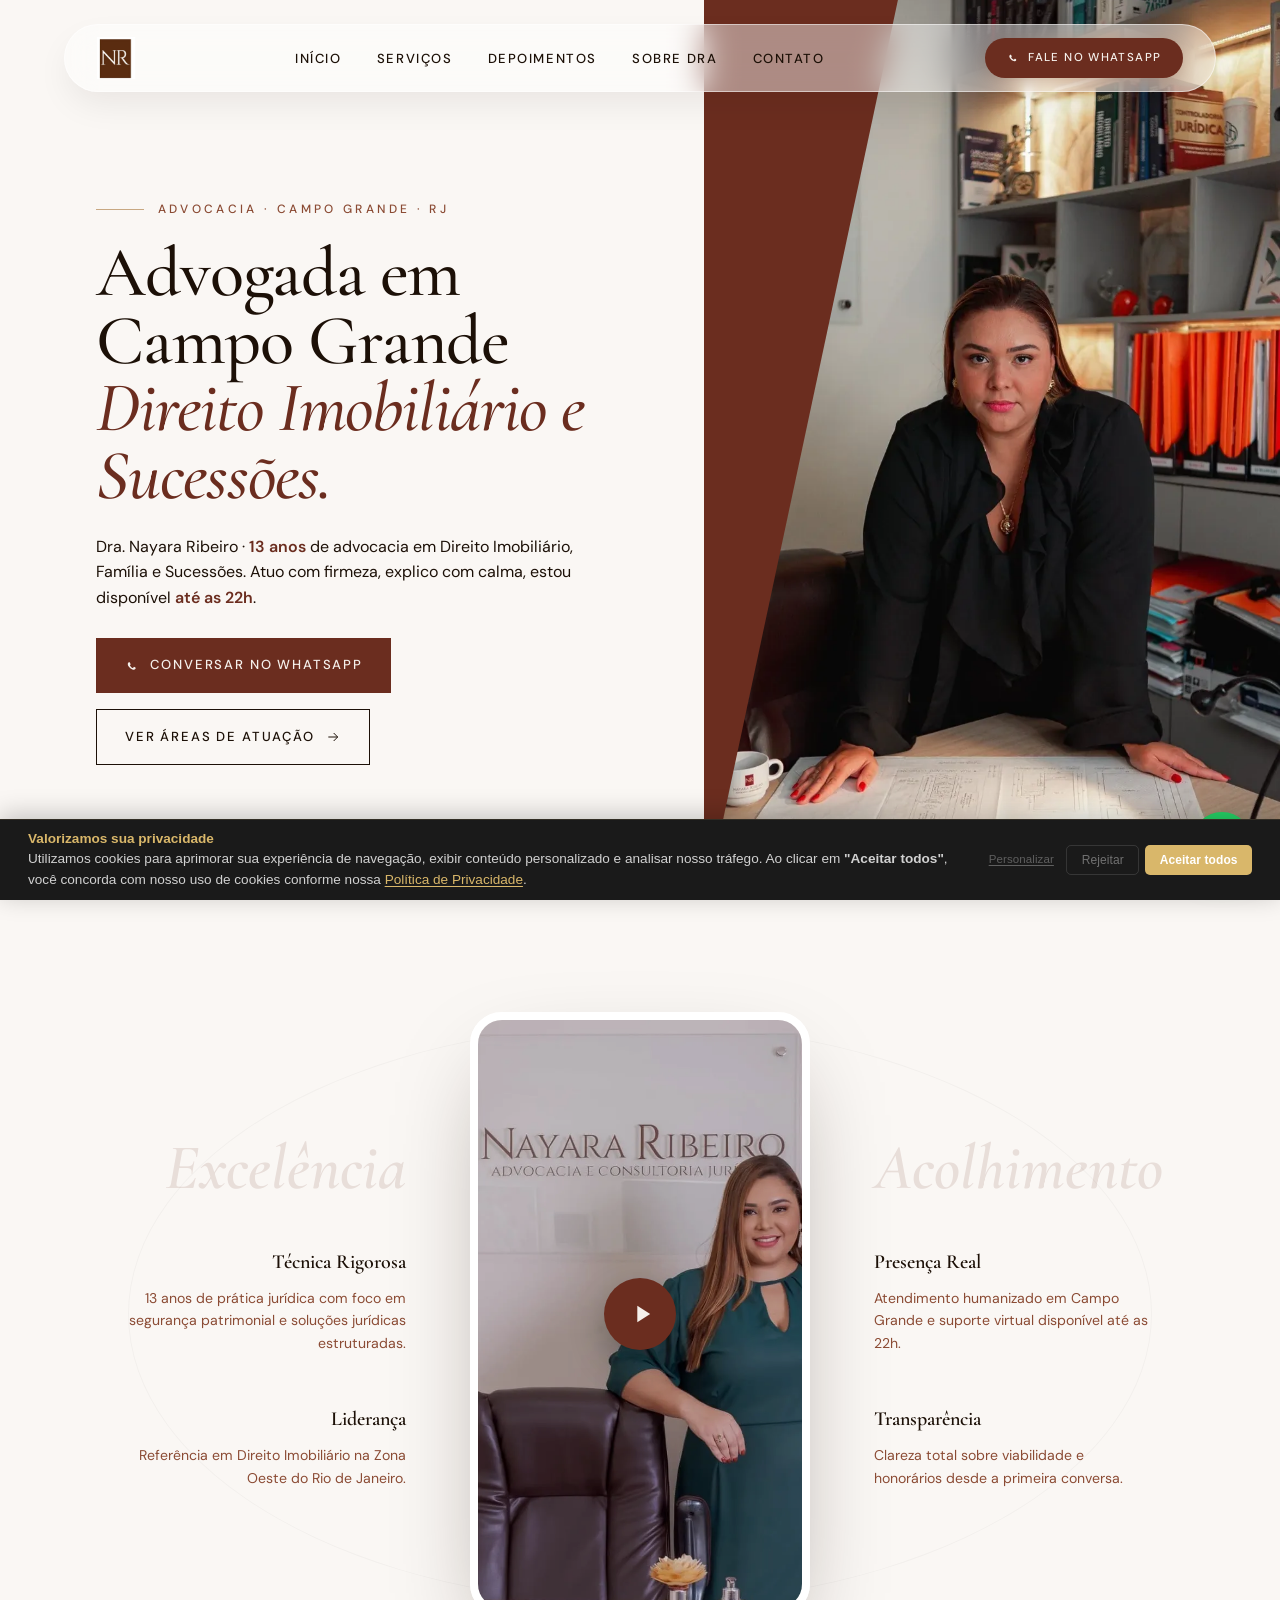
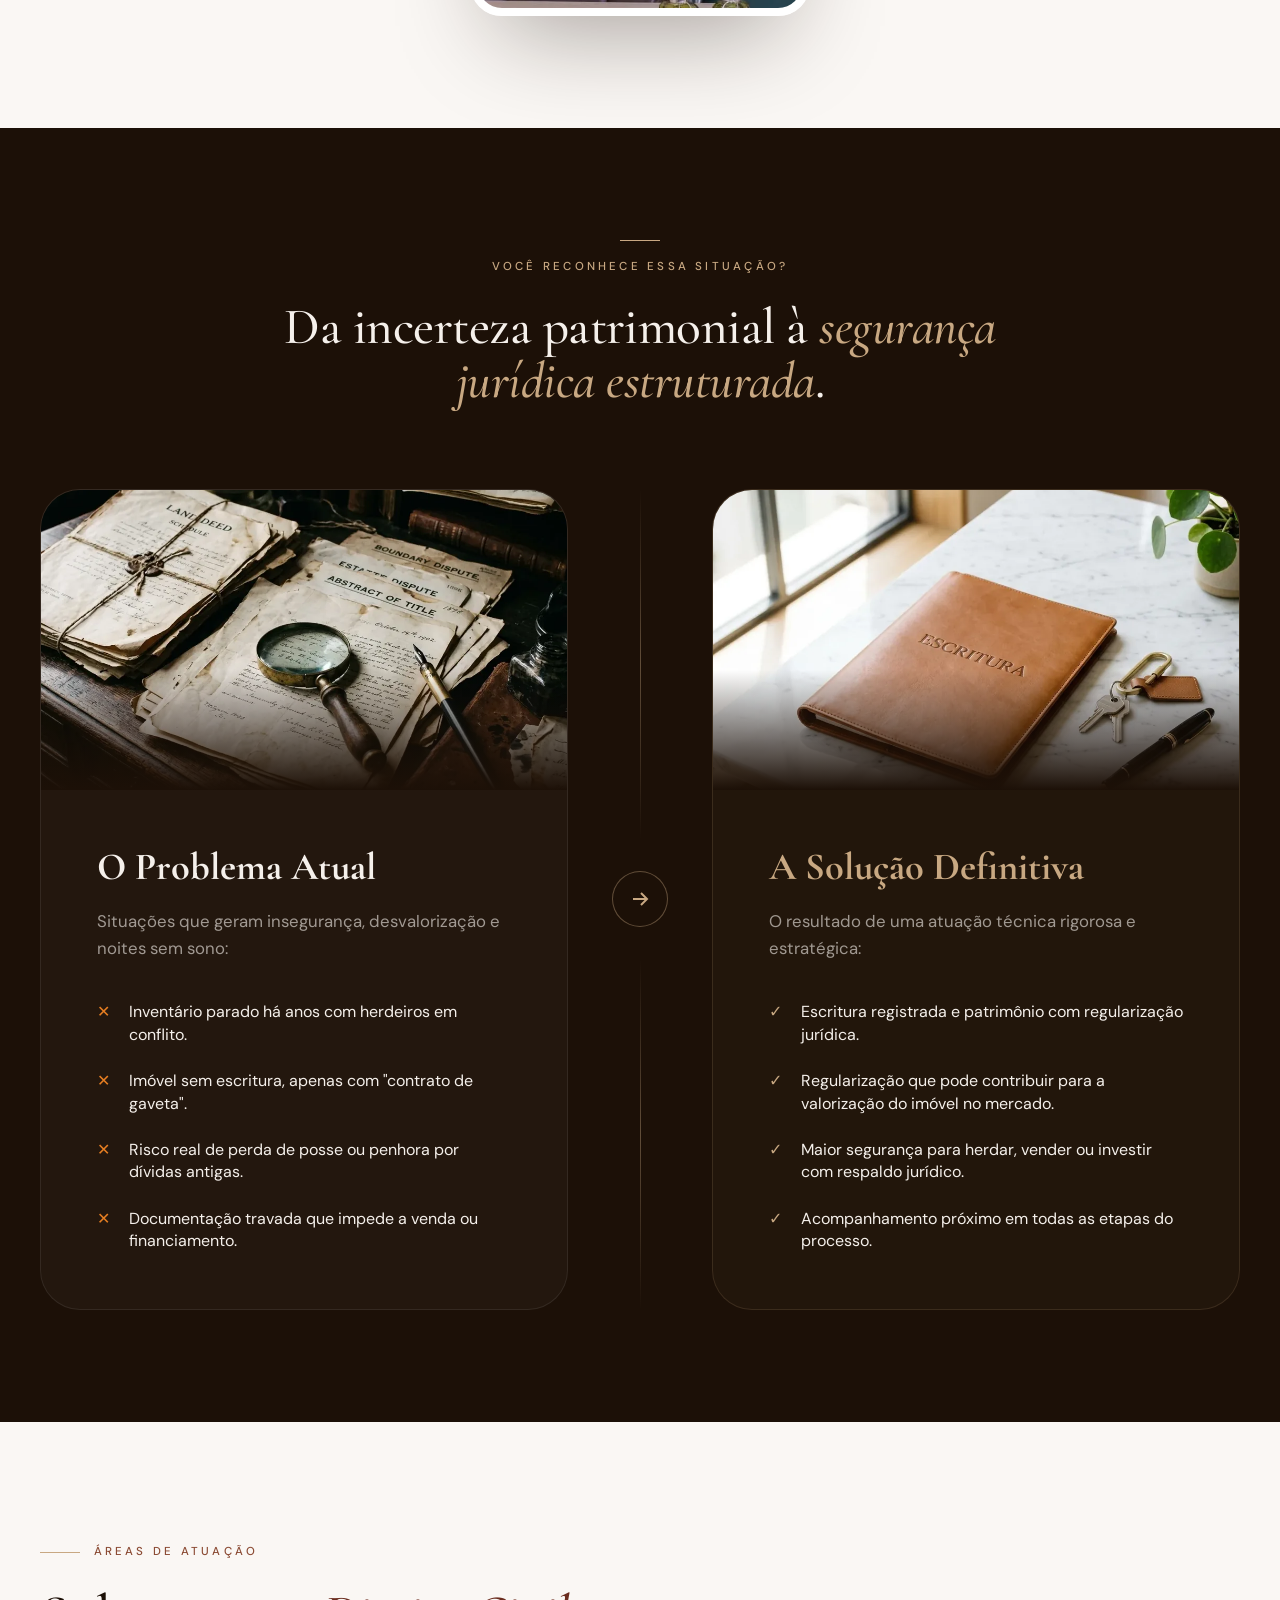
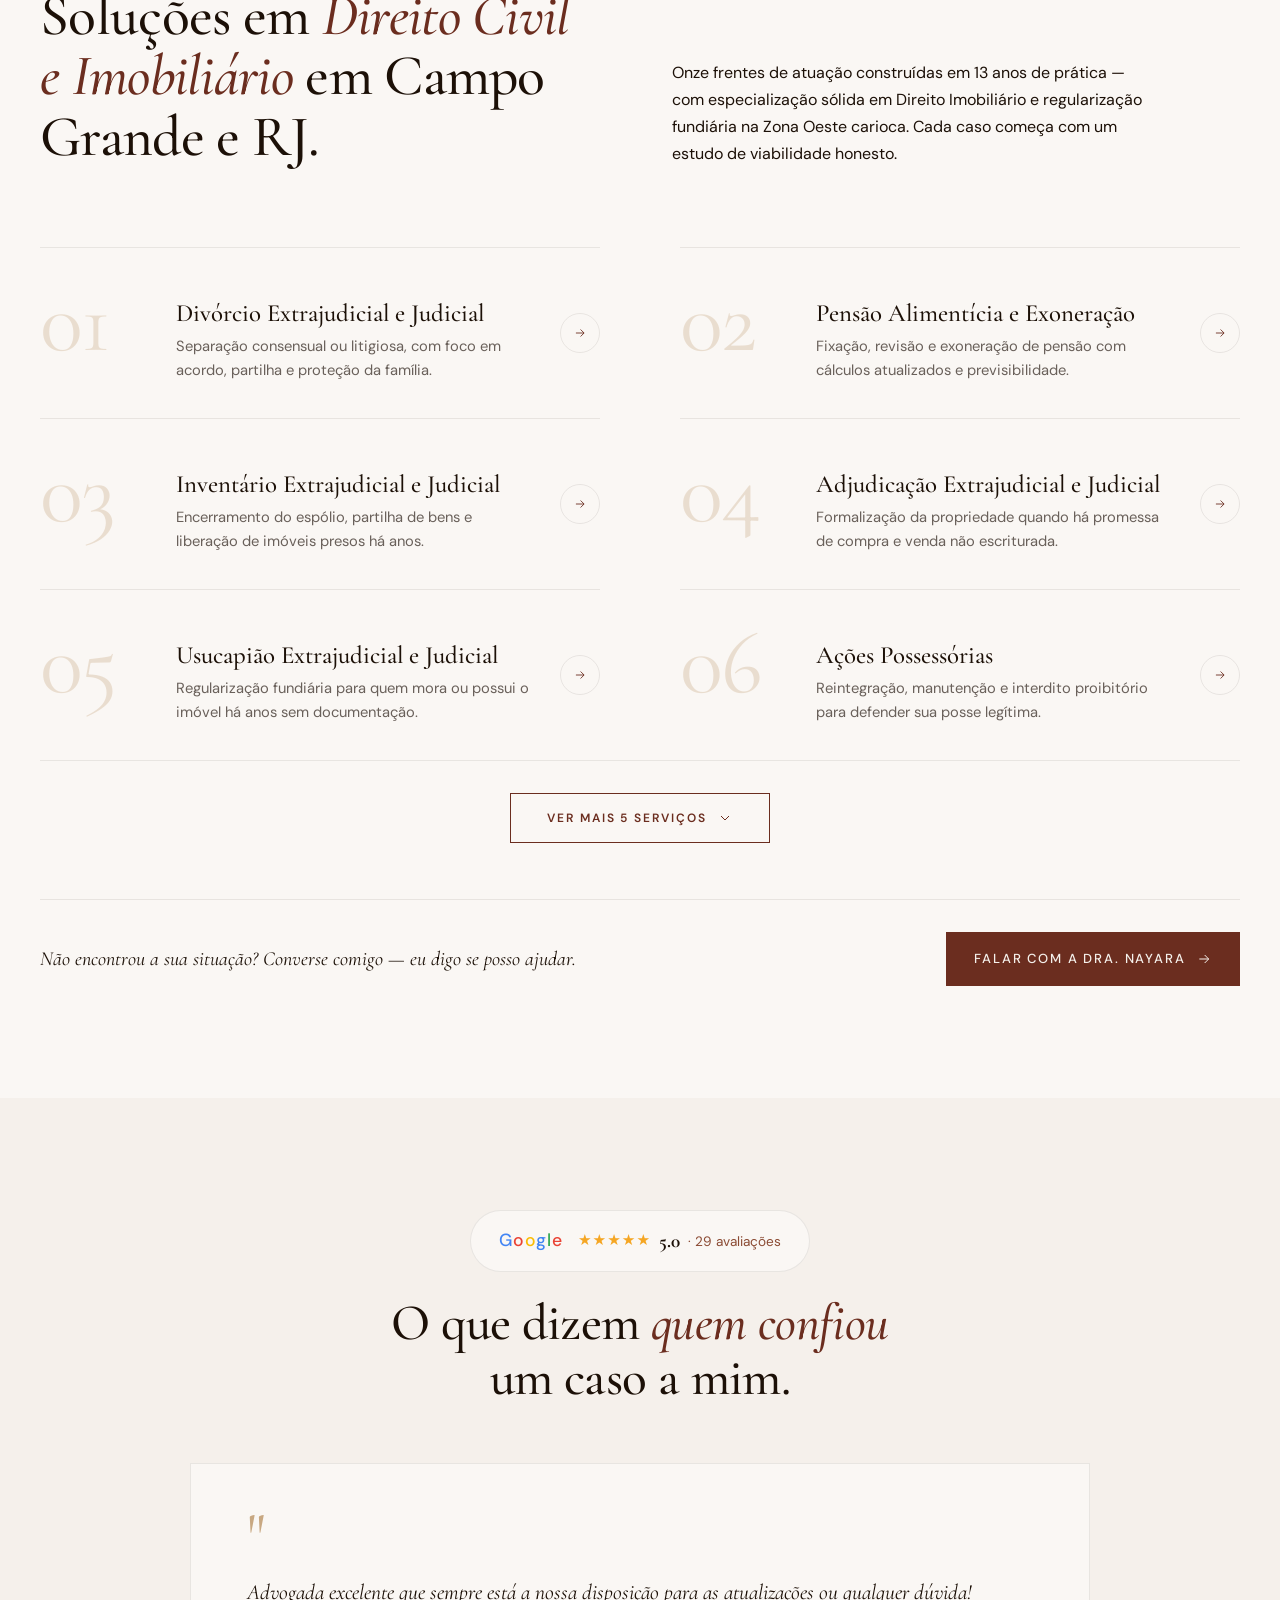
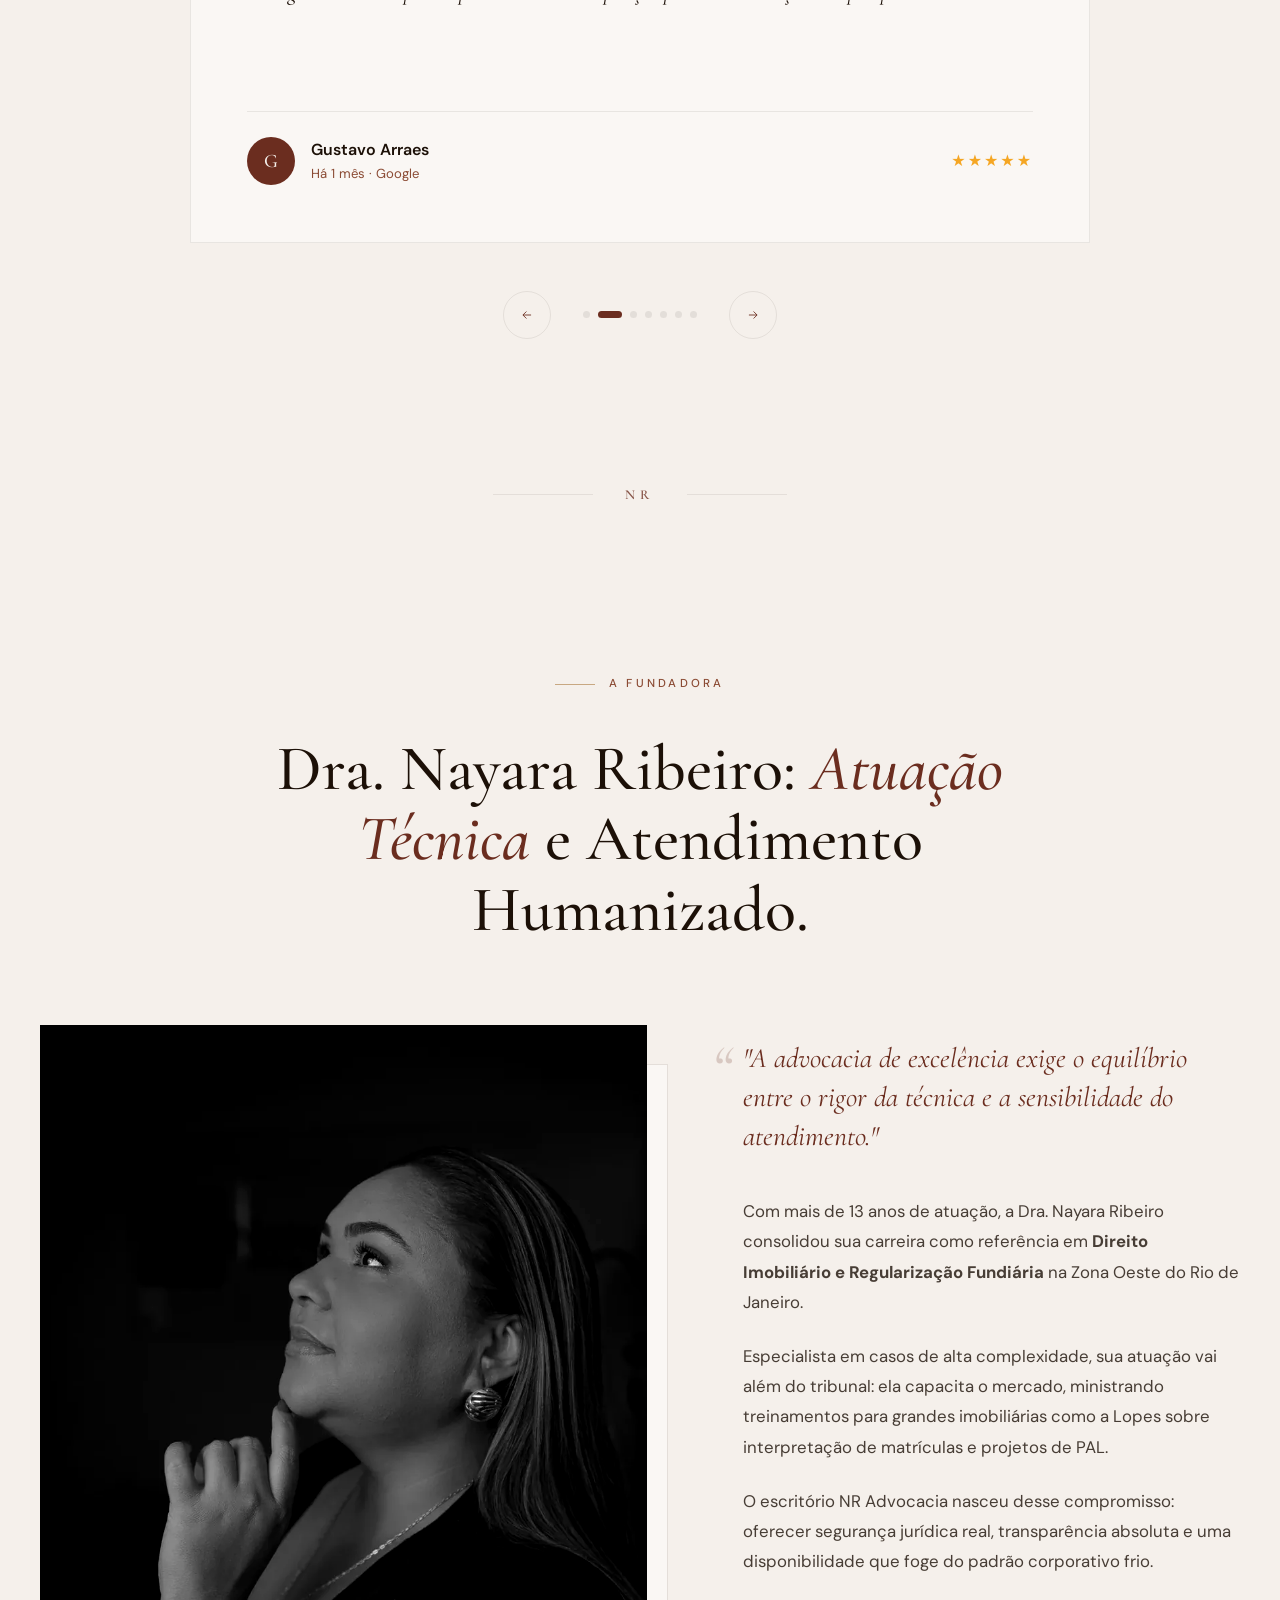
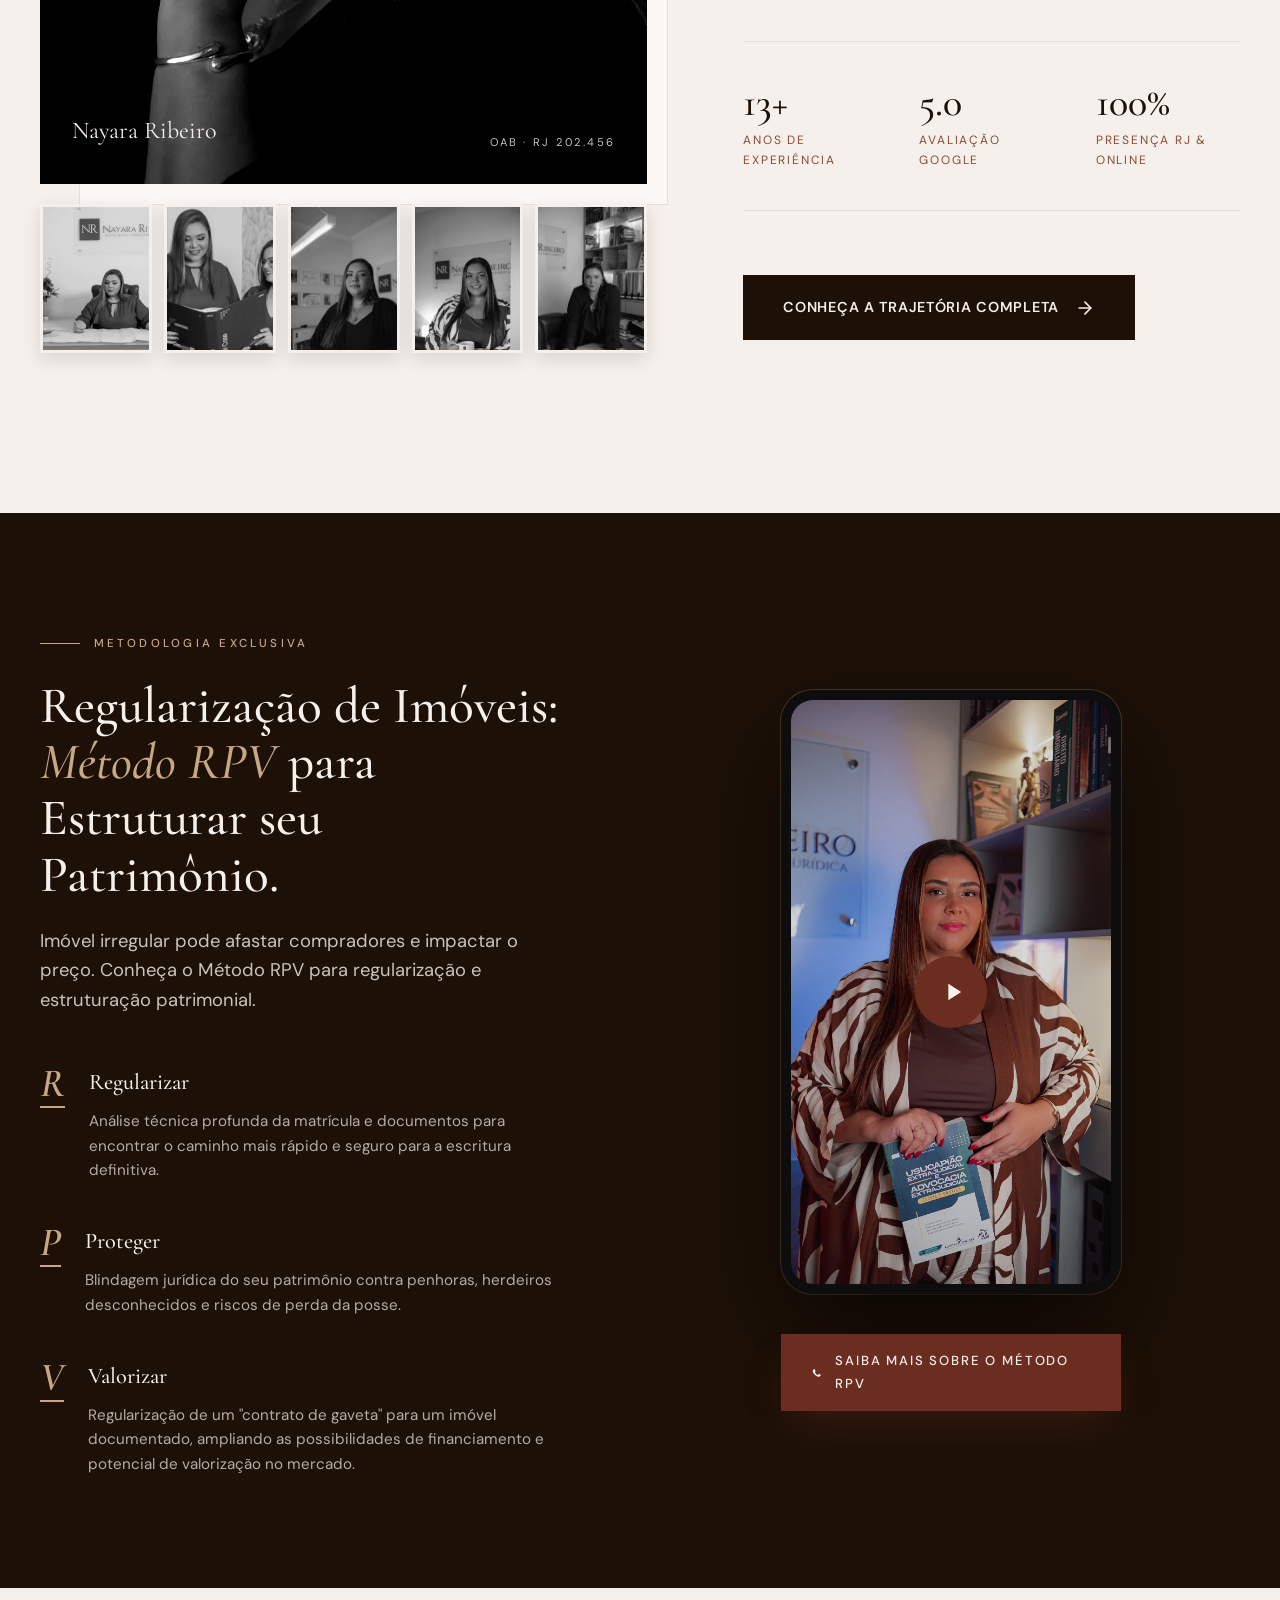
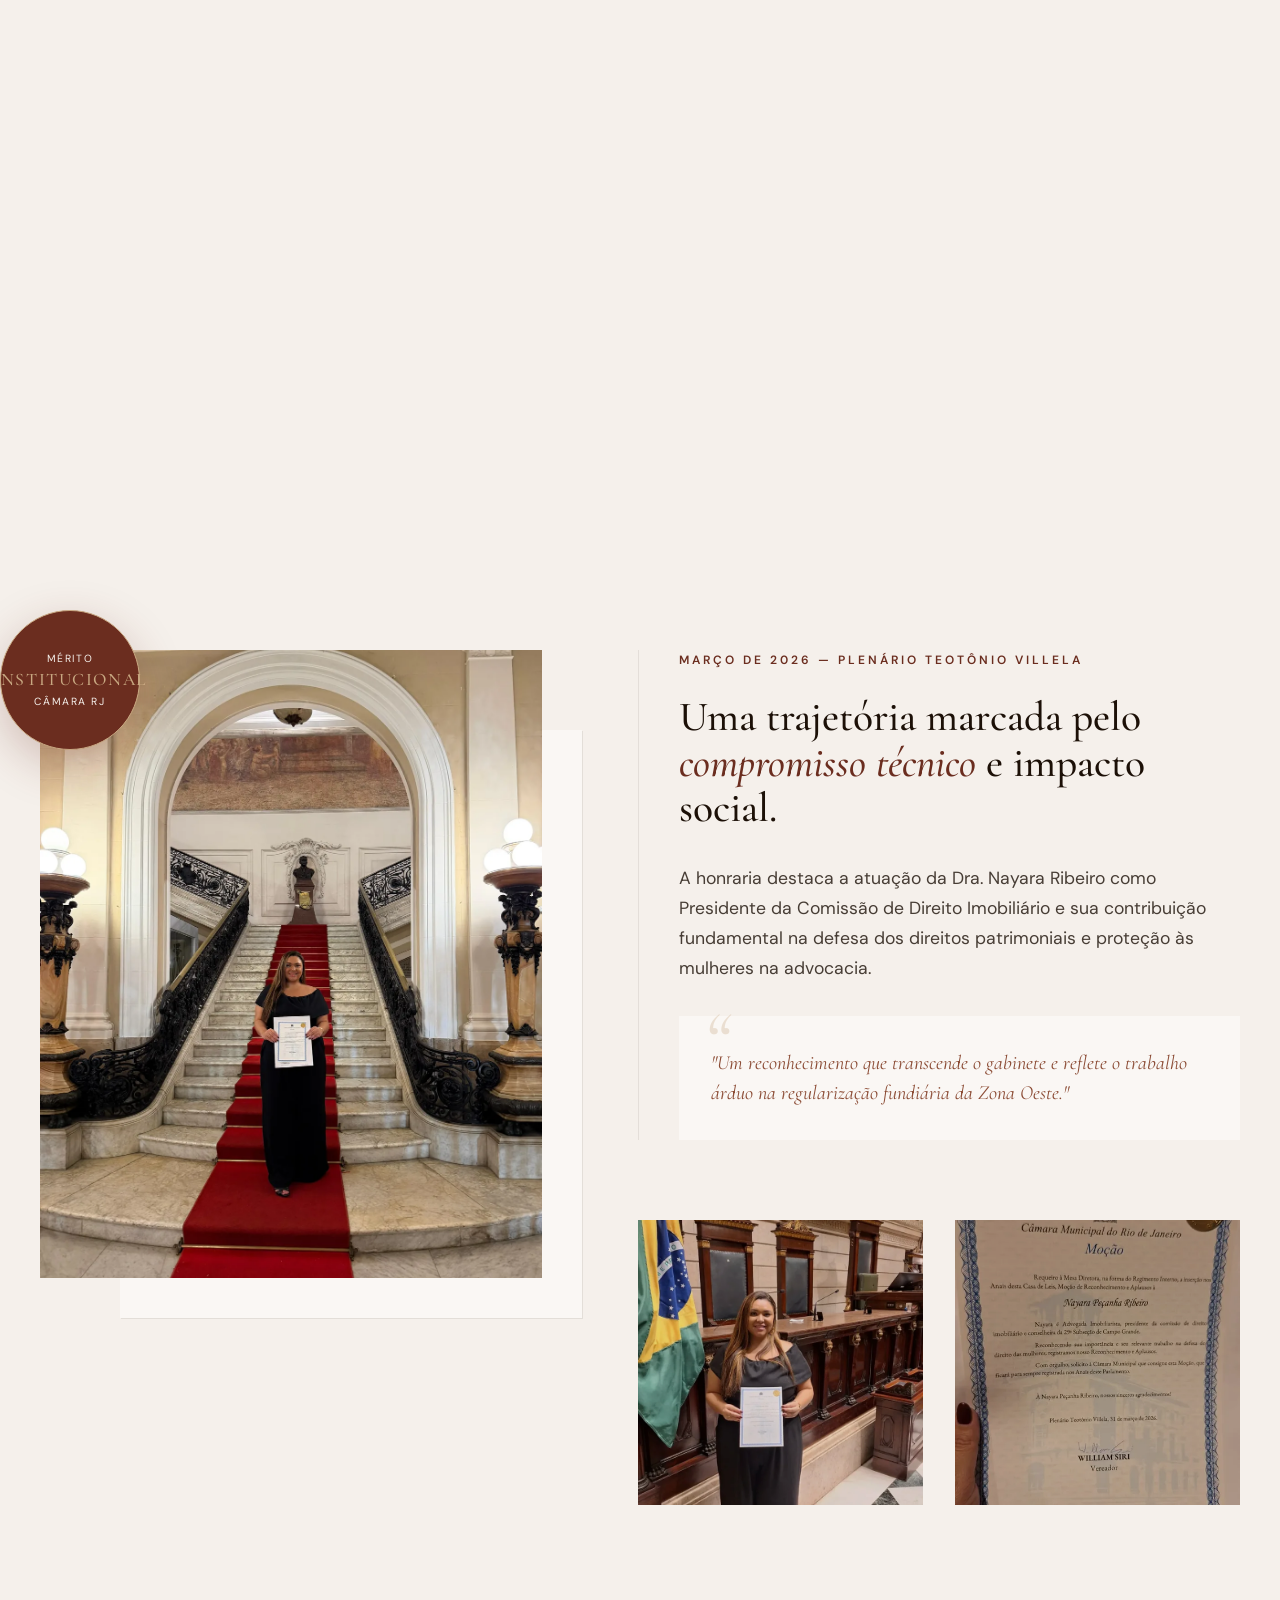
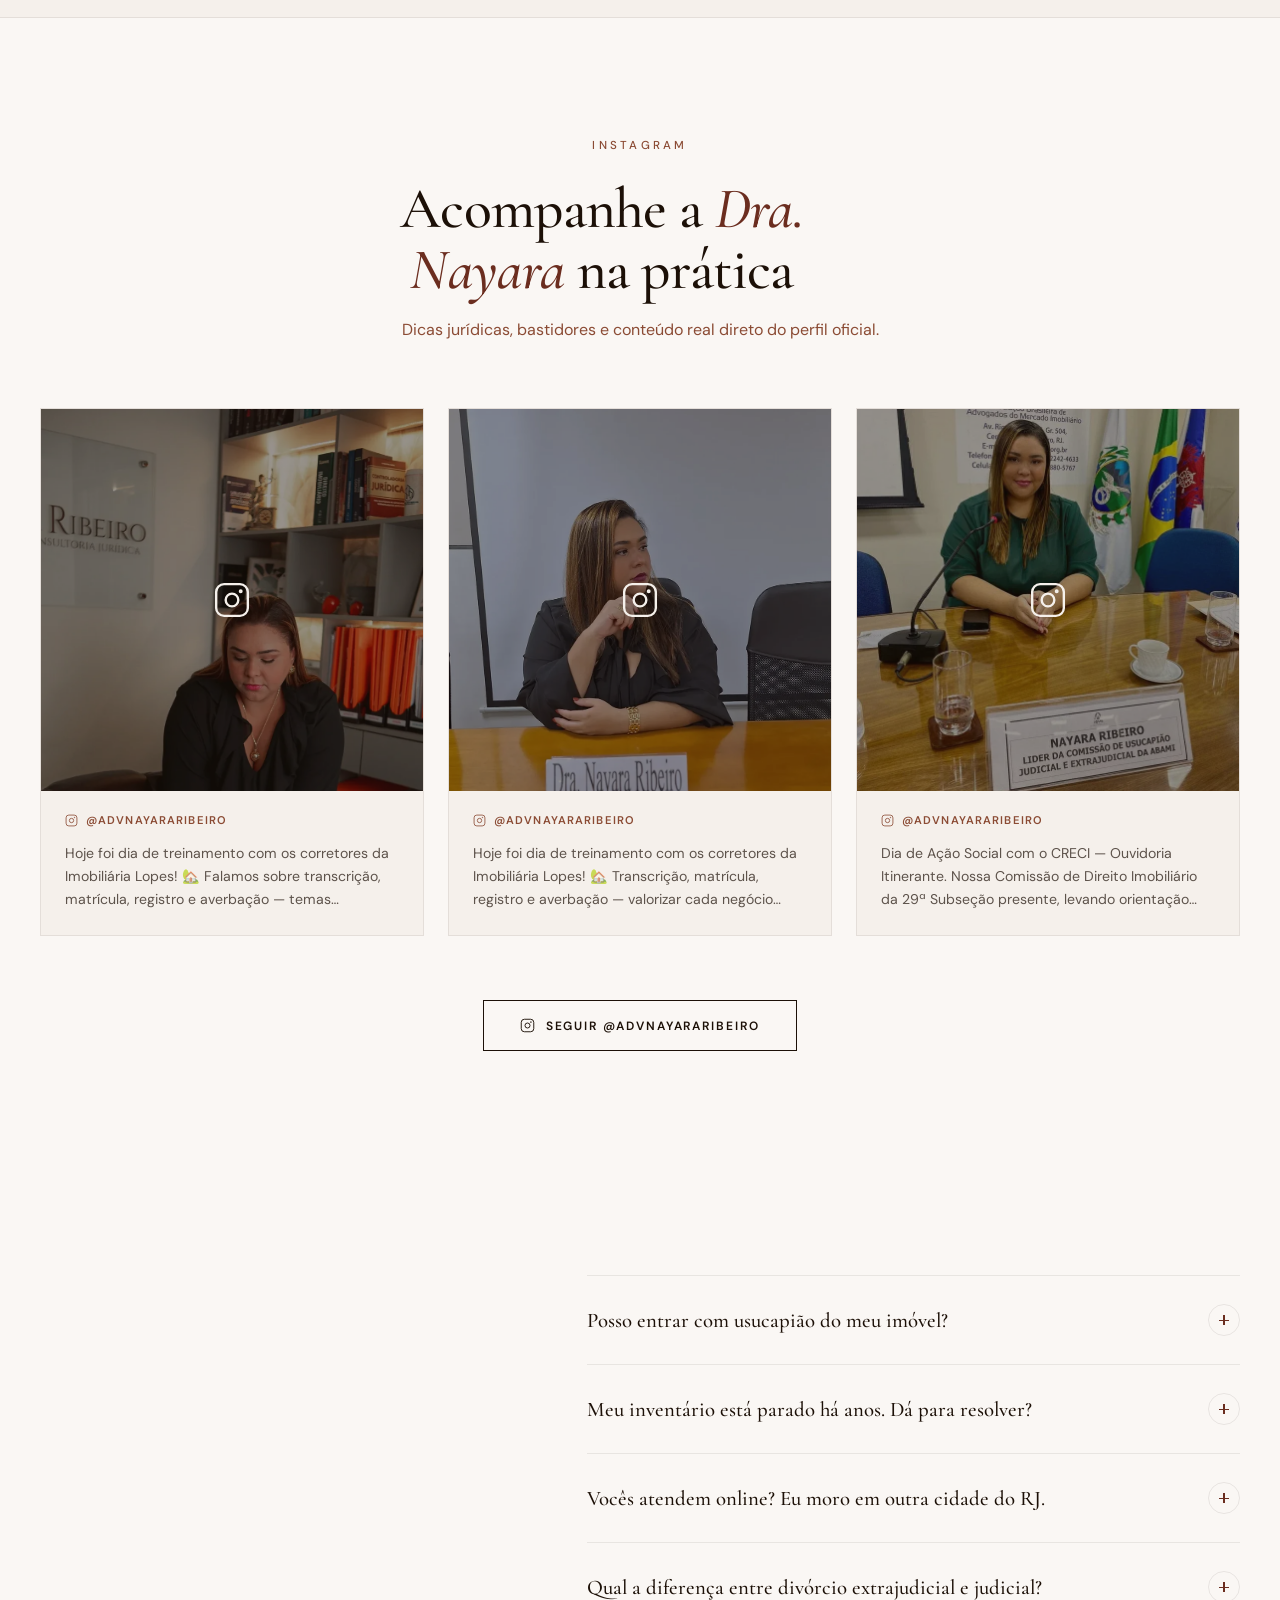
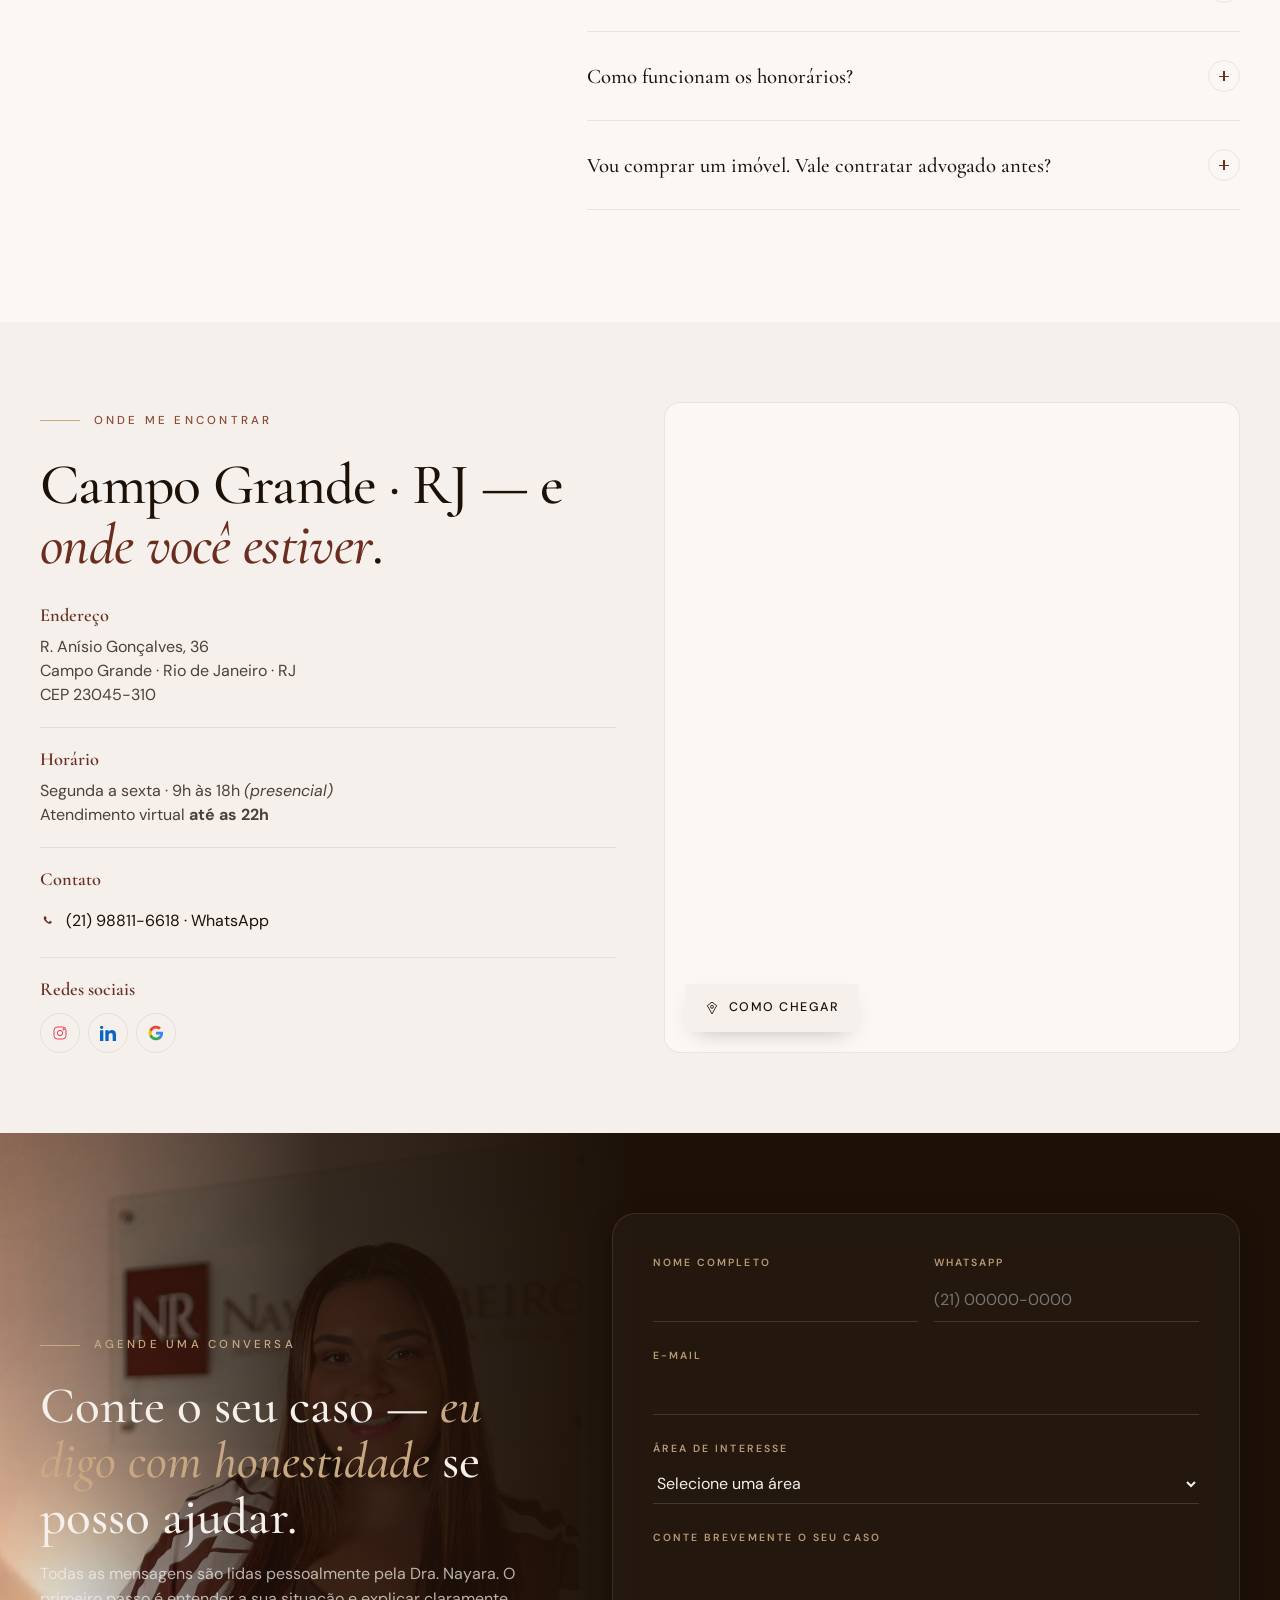
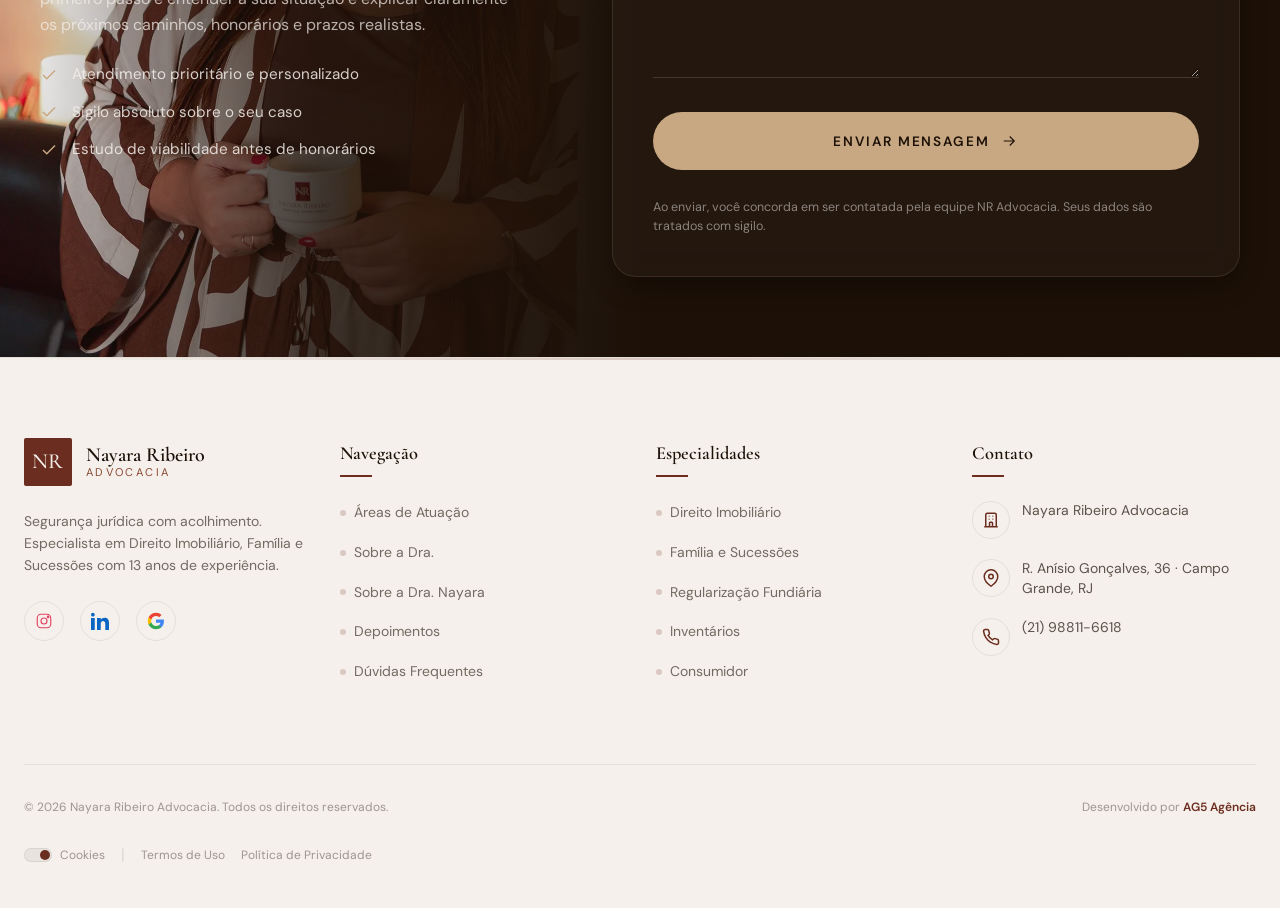
==== index.html @ e68fd7c5 "fix: aj nayara" ====
<!DOCTYPE html>
<html lang="pt-BR">
<head>
<meta charset="UTF-8">
<meta name="viewport" content="width=device-width, initial-scale=1.0">
<title>Advocacia Imobiliária em Campo Grande | NR Advocacia</title>
<meta name="description" content="Escritório de advocacia em Campo Grande/RJ. Direito Imobiliário, Família, Sucessões e Consumidor. 13 anos de experiência. Atendimento presencial e virtual até 22h.">
<link rel="preconnect" href="https://fonts.googleapis.com">
<link rel="preconnect" href="https://fonts.gstatic.com" crossorigin>
<!-- Performance fix: Google Fonts async-load (elimina render-blocking) -->
<link rel="preload" href="https://fonts.googleapis.com/css2?family=Cormorant+Garamond:ital,wght@0,400;0,500;0,600;0,700;1,400;1,500;1,600&family=DM+Sans:wght@400;500;600;700&display=swap" as="style" onload="this.onload=null;this.rel='stylesheet'">
<noscript><link href="https://fonts.googleapis.com/css2?family=Cormorant+Garamond:ital,wght@0,400;0,500;0,600;0,700;1,400;1,500;1,600&family=DM+Sans:wght@400;500;600;700&display=swap" rel="stylesheet"></noscript>
<!-- LCP fix: preload da imagem hero com prioridade alta -->
<link rel="preload" as="image" href="assets/nayara-ribeiro-advogada-livros-direito.webp" type="image/webp" fetchpriority="high" imagesrcset="assets/mobile/nayara-ribeiro-advogada-livros-direito.webp 600w, assets/tablet/nayara-ribeiro-advogada-livros-direito.webp 900w, assets/nayara-ribeiro-advogada-livros-direito.webp 1200w" imagesizes="(max-width: 640px) 100vw, 50vw">
<!-- Preload do CSS crítico para evitar FOUC -->
<link rel="preload" href="style.css" as="style">
<link rel="stylesheet" href="style.css">
<!-- Performance fix: cookie-banner.css carregado de forma async (não crítico) -->
<link rel="preload" href="cookie-banner.css" as="style" onload="this.onload=null;this.rel='stylesheet'">
<noscript><link rel="stylesheet" href="cookie-banner.css"></noscript>
<!-- SEO fix: canonical com HTTPS -->
<link rel="canonical" href="https://www.nayararibeiroadvocacia.ag5agencia.site">
<link rel="icon" type="image/x-icon" href="assets/favicon-nr-advocacia.ico">
<meta property="og:title" content="Advocacia Imobiliária em Campo Grande | NR Advocacia">
<meta property="og:description" content="Escritório de advocacia em Campo Grande/RJ. Direito Imobiliário, Família, Sucessões e Consumidor. 13 anos de experiência. Atendimento presencial e virtual até 22h.">
<meta property="og:url" content="http://www.nayararibeiroadvocacia.ag5agencia.site">
<meta property="og:image" content="http://www.nayararibeiroadvocacia.ag5agencia.site/assets/nayara-ribeiro-advogada-livros-direito.webp">
<meta property="og:image:width" content="900">
<meta property="og:image:height" content="1600">
<meta property="og:type" content="website">

<!-- Twitter Cards -->
<meta name="twitter:card" content="summary_large_image">
<meta name="twitter:title" content="Advocacia Imobiliária em Campo Grande | NR Advocacia">
<meta name="twitter:description" content="Escritório de advocacia em Campo Grande/RJ. Direito Imobiliário, Família, Sucessões e Consumidor. 13 anos de experiência.">
<meta name="twitter:image" content="http://www.nayararibeiroadvocacia.ag5agencia.site/assets/nayara-ribeiro-advogada-livros-direito.webp">

<!-- Geo Tags -->
<meta name="geo.region" content="BR-RJ">
<meta name="geo.placename" content="Campo Grande, Rio de Janeiro">
<meta name="geo.position" content="-22.9166609;-43.5566246">
<meta name="ICBM" content="-22.9166609, -43.5566246">

<!-- Schema.org JSON-LD -->
<script type="application/ld+json">
{
  "@context": "https://schema.org",
  "@graph": [
    {
      "@type": "LegalService",
      "@id": "http://www.nayararibeiroadvocacia.ag5agencia.site/#negocio",
      "name": "Nayara Ribeiro - Advogado(a) de usucapião, Inventário, divórcio e regularização imobiliária - Campo Grande/RJ - Zona Oeste",
      "alternateName": "NR Advocacia | Direito Imobiliário | Família | Sucessões | Campo Grande RJ",
      "url": "http://www.nayararibeiroadvocacia.ag5agencia.site/",
      "logo": "http://www.nayararibeiroadvocacia.ag5agencia.site/assets/logo-nr-advocacia-desktop.webp",
      "image": [
        "http://www.nayararibeiroadvocacia.ag5agencia.site/assets/nayara-ribeiro-advogada-livros-direito.webp",
        "http://www.nayararibeiroadvocacia.ag5agencia.site/assets/nayara-ribeiro-advogada-retrato-preto-branco.webp"
      ],
      "description": "Escritório de advocacia em Campo Grande/RJ. Direito Imobiliário, Família, Sucessões e Consumidor. 13 anos de experiência. Atendimento presencial e virtual até 22h.",
      "telephone": "+55 21 98811-6618",
      "priceRange": "$$",
      "currenciesAccepted": "BRL",
      "address": {
        "@type": "PostalAddress",
        "streetAddress": "R. Anísio Gonçalves, 36",
        "addressLocality": "Campo Grande",
        "addressRegion": "RJ",
        "postalCode": "23045-310",
        "addressCountry": "BR"
      },
      "geo": {
        "@type": "GeoCoordinates",
        "latitude": -22.916661,
        "longitude": -43.5540497
      },
      "openingHoursSpecification": [
        {
          "@type": "OpeningHoursSpecification",
          "dayOfWeek": ["Monday", "Tuesday", "Wednesday", "Thursday", "Friday"],
          "opens": "09:00",
          "closes": "18:00"
        }
      ],
      "areaServed": [
        {
          "@type": "City",
          "name": "Rio de Janeiro",
          "containedInPlace": {
            "@type": "State",
            "name": "Rio de Janeiro"
          }
        },
        { "@type": "Place", "name": "Campo Grande" },
        { "@type": "Place", "name": "Senador Vasconcelos" },
        { "@type": "Place", "name": "Santíssimo" },
        { "@type": "Place", "name": "Cosmos" },
        { "@type": "Place", "name": "Inhoaíba" },
        { "@type": "Place", "name": "Paciência" }
      ],
      "founder": {
        "@type": "Person",
        "name": "Nayara Peçanha Ribeiro",
        "jobTitle": "Advogada e Fundadora do NR Advocacia",
        "description": "Advogada com atuação em Direito Imobiliário, Civil, Família e Sucessões. Especialista em regularização de imóveis, usucapião e inventários. Presidente da Comissão de Direito Imobiliário da OAB Campo Grande/RJ.",
        "image": "http://www.nayararibeiroadvocacia.ag5agencia.site/assets/nayara-ribeiro-advogada-retrato-preto-branco.webp",
        "sameAs": [
          "https://www.instagram.com/advnayararibeiro/",
          "https://www.linkedin.com/in/nayara-ribeiro-72a0a4a6/"
        ]
      },
      "hasOfferCatalog": {
        "@type": "OfferCatalog",
        "name": "Serviços de NR Advocacia | Direito Imobiliário | Família | Sucessões",
        "itemListElement": [
          {
            "@type": "Offer",
            "itemOffered": {
              "@type": "Service",
              "name": "Divórcio Extrajudicial e Judicial",
              "description": "Separação consensual ou litigiosa, com foco em acordo, partilha e proteção da família.",
              "areaServed": "Rio de Janeiro – RJ",
              "provider": { "@id": "http://www.nayararibeiroadvocacia.ag5agencia.site/#negocio" }
            }
          },
          {
            "@type": "Offer",
            "itemOffered": {
              "@type": "Service",
              "name": "Pensão Alimentícia e Exoneração",
              "description": "Fixação, revisão e exoneração de pensão com cálculos atualizados e previsibilidade.",
              "areaServed": "Rio de Janeiro – RJ",
              "provider": { "@id": "http://www.nayararibeiroadvocacia.ag5agencia.site/#negocio" }
            }
          },
          {
            "@type": "Offer",
            "itemOffered": {
              "@type": "Service",
              "name": "Inventário Extrajudicial e Judicial",
              "description": "Encerramento do espólio, partilha de bens e liberação de imóveis presos há anos.",
              "areaServed": "Rio de Janeiro – RJ",
              "provider": { "@id": "http://www.nayararibeiroadvocacia.ag5agencia.site/#negocio" }
            }
          },
          {
            "@type": "Offer",
            "itemOffered": {
              "@type": "Service",
              "name": "Adjudicação Extrajudicial e Judicial",
              "description": "Formalização da propriedade quando há promessa de compra e venda não escriturada.",
              "areaServed": "Rio de Janeiro – RJ",
              "provider": { "@id": "http://www.nayararibeiroadvocacia.ag5agencia.site/#negocio" }
            }
          },
          {
            "@type": "Offer",
            "itemOffered": {
              "@type": "Service",
              "name": "Usucapião Extrajudicial e Judicial",
              "description": "Regularização fundiária para quem mora ou possui o imóvel há anos sem documentação.",
              "areaServed": "Rio de Janeiro – RJ",
              "provider": { "@id": "http://www.nayararibeiroadvocacia.ag5agencia.site/#negocio" }
            }
          },
          {
            "@type": "Offer",
            "itemOffered": {
              "@type": "Service",
              "name": "Ações Possessórias",
              "description": "Reintegração, manutenção e interdito proibitório para defender sua posse legítima.",
              "areaServed": "Rio de Janeiro – RJ",
              "provider": { "@id": "http://www.nayararibeiroadvocacia.ag5agencia.site/#negocio" }
            }
          },
          {
            "@type": "Offer",
            "itemOffered": {
              "@type": "Service",
              "name": "Análise para Compra e Venda de Imóveis",
              "description": "Due diligence imobiliária, leitura de matrícula e assessoria contratual antes de assinar.",
              "areaServed": "Rio de Janeiro – RJ",
              "provider": { "@id": "http://www.nayararibeiroadvocacia.ag5agencia.site/#negocio" }
            }
          },
          {
            "@type": "Offer",
            "itemOffered": {
              "@type": "Service",
              "name": "Assessoria a Imobiliárias e Condomínios",
              "description": "Contratos, pareceres e treinamentos jurídicos para corretores e síndicos.",
              "areaServed": "Rio de Janeiro – RJ",
              "provider": { "@id": "http://www.nayararibeiroadvocacia.ag5agencia.site/#negocio" }
            }
          },
          {
            "@type": "Offer",
            "itemOffered": {
              "@type": "Service",
              "name": "Ações de Defesa do Consumidor",
              "description": "Atuação contra práticas abusivas, vícios de produto e descumprimento contratual.",
              "areaServed": "Rio de Janeiro – RJ",
              "provider": { "@id": "http://www.nayararibeiroadvocacia.ag5agencia.site/#negocio" }
            }
          },
          {
            "@type": "Offer",
            "itemOffered": {
              "@type": "Service",
              "name": "Testamento",
              "description": "Planejamento sucessório claro para proteger sua vontade e quem você ama.",
              "areaServed": "Rio de Janeiro – RJ",
              "provider": { "@id": "http://www.nayararibeiroadvocacia.ag5agencia.site/#negocio" }
            }
          },
          {
            "@type": "Offer",
            "itemOffered": {
              "@type": "Service",
              "name": "Doação com Usufruto",
              "description": "Transferência patrimonial em vida com reserva de uso, segurança e economia fiscal.",
              "areaServed": "Rio de Janeiro – RJ",
              "provider": { "@id": "http://www.nayararibeiroadvocacia.ag5agencia.site/#negocio" }
            }
          }
        ]
      },
      "aggregateRating": {
        "@type": "AggregateRating",
        "ratingValue": "5.0",
        "reviewCount": "29",
        "bestRating": "5",
        "worstRating": "1"
      },
      "sameAs": [
        "https://share.google/MTPn3cXZPAXJzzaVX",
        "https://www.instagram.com/advnayararibeiro/",
        "https://www.linkedin.com/in/nayara-ribeiro-72a0a4a6/"
      ]
    },
    {
      "@type": "WebSite",
      "@id": "http://www.nayararibeiroadvocacia.ag5agencia.site/#website",
      "url": "http://www.nayararibeiroadvocacia.ag5agencia.site/",
      "name": "NR Advocacia | Direito Imobiliário | Família | Sucessões | Campo Grande RJ",
      "publisher": { "@id": "http://www.nayararibeiroadvocacia.ag5agencia.site/#negocio" },
      "inLanguage": "pt-BR"
    },
    {
      "@type": "WebPage",
      "@id": "http://www.nayararibeiroadvocacia.ag5agencia.site/#webpage",
      "url": "http://www.nayararibeiroadvocacia.ag5agencia.site/",
      "name": "Advocacia Imobiliária em Campo Grande | NR Advocacia",
      "description": "Escritório de advocacia em Campo Grande/RJ. Direito Imobiliário, Família, Sucessões e Consumidor. 13 anos de experiência. Atendimento presencial e virtual até 22h.",
      "isPartOf": { "@id": "http://www.nayararibeiroadvocacia.ag5agencia.site/#website" },
      "about": { "@id": "http://www.nayararibeiroadvocacia.ag5agencia.site/#negocio" },
      "inLanguage": "pt-BR"
    },
    {
      "@type": "FAQPage",
      "@id": "http://www.nayararibeiroadvocacia.ag5agencia.site/#faq",
      "mainEntity": [
        {
          "@type": "Question",
          "name": "Posso entrar com usucapião do meu imóvel?",
          "acceptedAnswer": {
            "@type": "Answer",
            "text": "Depende. Para analisar a viabilidade é necessário recolher dados sobre a história da posse, analisar a matrícula do imóvel e demais documentos. Após a análise, será possível falar sobre honorários e despesas com cartório e certidões. O serviço de Estudo de Viabilidade é realizado pelo escritório com honestidade — se o caso não for viável, você saberá antes de investir."
          }
        },
        {
          "@type": "Question",
          "name": "Meu inventário está parado há anos. Dá para resolver?",
          "acceptedAnswer": {
            "@type": "Answer",
            "text": "Na maioria dos casos sim. A escolha entre inventário extrajudicial (mais rápido) ou judicial depende de fatores como existência de testamento, herdeiros incapazes e acordo entre as partes. Faço um diagnóstico inicial e apresento um cronograma realista, com os custos envolvidos."
          }
        },
        {
          "@type": "Question",
          "name": "Vocês atendem online? Eu moro em outra cidade do RJ.",
          "acceptedAnswer": {
            "@type": "Answer",
            "text": "Sim. O atendimento virtual está disponível para todo o estado do Rio de Janeiro, com horário estendido até as 22h para quem trabalha durante o dia. Reuniões por vídeo, assinatura digital e acompanhamento processual remoto."
          }
        },
        {
          "@type": "Question",
          "name": "Qual a diferença entre divórcio extrajudicial e judicial?",
          "acceptedAnswer": {
            "@type": "Answer",
            "text": "O extrajudicial é feito em cartório, em uma única escritura, e é possível quando há consenso e não há filhos menores ou incapazes sem questões pendentes. O judicial é necessário quando há filhos menores, litígio sobre partilha ou guarda. Avalio seu caso e indico o caminho mais rápido e econômico possível."
          }
        },
        {
          "@type": "Question",
          "name": "Como funcionam os honorários?",
          "acceptedAnswer": {
            "@type": "Answer",
            "text": "Nenhum honorário é fechado antes da análise inicial do caso. Após a primeira reunião e o estudo de viabilidade, você recebe uma proposta clara — com valor, forma de pagamento e o que está incluso. Sem surpresas ao longo do processo."
          }
        },
        {
          "@type": "Question",
          "name": "Vou comprar um imóvel. Vale contratar advogado antes?",
          "acceptedAnswer": {
            "@type": "Answer",
            "text": "Sempre vale. A análise jurídica antes da assinatura evita dor de cabeça depois: leitura completa da matrícula, verificação de ônus, pendências fiscais, regularidade do vendedor e do imóvel. Custa uma fração do valor do negócio e protege o investimento da sua vida."
          }
        }
      ]
    }
  ]
}
</script>
<style>html{scroll-behavior:smooth}body{font-family:'DM Sans',system-ui,sans-serif;margin:0;padding:0;background:#FAF7F4;color:#1C1007}img{max-width:100%;height:auto;display:block}</style>
</head>
<body>

<!-- ============ NAV ============ -->
<nav class="nav" id="nav">
  <a href="#top" class="nav__logo" aria-label="NR Advocacia">
    <picture class="nav__logo-img">
      <source srcset="assets/logo-nr-advocacia-mobile.webp" media="(max-width: 720px)">
      <img src="assets/logo-nr-advocacia-desktop.webp" alt="NR Advocacia — Nayara Ribeiro" width="180" height="42" srcset="assets/mobile/logo-nr-advocacia-desktop.webp 150w, assets/tablet/logo-nr-advocacia-desktop.webp 250w, assets/logo-nr-advocacia-desktop.webp 400w" sizes="180px">
    </picture>
    <span class="nav__mark nav__mark--fallback">NR</span>
    <span class="nav__wordmark nav__wordmark--fallback">
      <span class="nav__wordmark-name">Nayara Ribeiro</span>
      <span class="nav__wordmark-sub">Advocacia</span>
    </span>
  </a>
  <ul class="nav__links">
    <li><a href="#hero">Início</a></li>
    <li><a href="#servicos">Serviços</a></li>
    <li><a href="#depoimentos">Depoimentos</a></li>
    <li><a href="#sobre">Sobre Dra</a></li>
    <li><a href="#contato">Contato</a></li>
  </ul>
  <a class="nav__cta" href="https://wa.me/5521988116618" target="_blank" rel="noopener noreferrer" aria-label="Fale com a Dra. Nayara pelo WhatsApp – Navegação">
    <svg viewBox="0 0 24 24" fill="currentColor"><path d="M17.5 14.4c-.3-.2-1.8-.9-2.1-1-.3-.1-.5-.2-.7.2-.2.3-.8 1-1 1.2-.2.2-.4.2-.7.1-.3-.2-1.3-.5-2.4-1.5-.9-.8-1.5-1.8-1.7-2.1-.2-.3 0-.5.1-.6.1-.1.3-.4.5-.6.2-.2.2-.3.3-.5.1-.2 0-.4 0-.5 0-.1-.7-1.7-1-2.3-.3-.6-.5-.5-.7-.5h-.6c-.2 0-.5.1-.8.4-.3.3-1 1-1 2.5s1.1 3 1.2 3.2c.2.2 2.1 3.2 5 4.5 1.8.8 2.5.8 3.4.7.5-.1 1.7-.7 2-1.4.2-.7.2-1.2.2-1.4-.1-.2-.3-.2-.6-.4z"/></svg>
    <span>Fale no WhatsApp</span>
  </a>
  <button class="nav__burger" aria-label="Menu"><span></span><span></span></button>
</nav>

<main id="top">

<!-- ============ HERO ============ -->
<section class="hero" id="hero">
  <span class="hero__watermark" aria-hidden="true">NR</span>

  <div class="hero__left">
    <div class="hero__eyebrow">Advocacia · Campo Grande · RJ</div>
    <h1 class="hero__title">
      <span class="word" style="animation-delay:300ms">Advogada</span>
      <span class="word" style="animation-delay:420ms">em</span>
      <span class="word" style="animation-delay:540ms">Campo</span>
      <span class="word" style="animation-delay:660ms">Grande</span><br>
      <span class="word word--italic" style="animation-delay:780ms">Direito</span>
      <span class="word word--italic" style="animation-delay:900ms">Imobiliário</span>
      <span class="word word--italic" style="animation-delay:1020ms">e</span>
      <span class="word word--italic" style="animation-delay:1140ms">Sucessões.</span>
    </h1>
    <p class="hero__sub">Dra. Nayara Ribeiro · <strong>13 anos</strong> de advocacia em Direito Imobiliário, Família e Sucessões. Atuo com firmeza, explico com calma, estou disponível <strong>até as 22h</strong>.</p>
    <div class="hero__ctas">
      <a class="btn btn--primary" href="https://wa.me/5521988116618" target="_blank" rel="noopener noreferrer" aria-label="Conversar com a Dra. Nayara pelo WhatsApp">
        <svg viewBox="0 0 24 24" fill="currentColor"><path d="M17.5 14.4c-.3-.2-1.8-.9-2.1-1-.3-.1-.5-.2-.7.2-.2.3-.8 1-1 1.2-.2.2-.4.2-.7.1-.3-.2-1.3-.5-2.4-1.5-.9-.8-1.5-1.8-1.7-2.1-.2-.3 0-.5.1-.6.1-.1.3-.4.5-.6.2-.2.2-.3.3-.5.1-.2 0-.4 0-.5 0-.1-.7-1.7-1-2.3-.3-.6-.5-.5-.7-.5h-.6c-.2 0-.5.1-.8.4-.3.3-1 1-1 2.5s1.1 3 1.2 3.2c.2.2 2.1 3.2 5 4.5 1.8.8 2.5.8 3.4.7.5-.1 1.7-.7 2-1.4.2-.7.2-1.2.2-1.4-.1-.2-.3-.2-.6-.4z"/></svg>
        <span>Conversar no WhatsApp</span>
      </a>
      <a class="btn btn--ghost" href="#servicos">
        <span>Ver Áreas de Atuação</span>
        <svg viewBox="0 0 24 24" fill="none" stroke="currentColor" stroke-width="1.5"><path d="M5 12h14M13 6l6 6-6 6"/></svg>
      </a>
    </div>
  </div>

  <div class="hero__right">
    <div class="hero__image-wrap">
      <img class="hero__image" src="assets/nayara-ribeiro-advogada-livros-direito.webp" alt="Dra. Nayara Ribeiro debruçada sobre planta imobiliária, com livros de Direito Imobiliário ao fundo, olhando para a câmera com autoridade e acolhimento" width="900" height="1600" fetchpriority="high" srcset="assets/mobile/nayara-ribeiro-advogada-livros-direito.webp 600w, assets/tablet/nayara-ribeiro-advogada-livros-direito.webp 900w, assets/nayara-ribeiro-advogada-livros-direito.webp 1200w" sizes="(max-width: 640px) 100vw, 50vw">
      <div class="hero__diagonal"></div>
    </div>
  </div>
</section>

<!-- ============ OFFICE VIDEO IMPACT ============ -->
<section class="office-impact" id="escritorio-video">
  <div class="office-impact__decoration" aria-hidden="true"></div>
  <div class="container office-impact__container">
    
    <div class="office-impact__intro reveal">
      <div class="section-eyebrow">Filosofia de Atuação</div>
      <h3 class="office-impact__mobile-title">Onde a técnica jurídica encontra o <em>acolhimento humano</em>.</h3>
    </div>
    
    <div class="office-impact__side office-impact__side--left reveal">
      <div class="office-impact__label">Excelência</div>
      <div class="office-impact__feature">
        <h4>Técnica Rigorosa</h4>
        <p>13 anos de prática jurídica com foco em segurança patrimonial e soluções jurídicas estruturadas.</p>
      </div>
      <div class="office-impact__feature">
        <h4>Liderança</h4>
        <p>Referência em Direito Imobiliário na Zona Oeste do Rio de Janeiro.</p>
      </div>
    </div>

    <div class="office-impact__video-col reveal">
      <div class="office-impact__video-wrap">
        <video preload="none" poster="assets/nayara-ribeiro-advogada-escritorio-campo-grande.webp" id="officeVideo" aria-label="Apresentação do escritório NR Advocacia" src="https://assets.cdn.filesafe.space/7hzaWcGgawCV1WudlwA7/media/69ec14cba48992f6895435d0.mp4"></video>
        <div class="video-card__play" id="officePlayBtn">
          <div class="video-card__play-btn">
            <svg viewBox="0 0 24 24" fill="currentColor"><path d="M8 5v14l11-7z"/></svg>
          </div>
        </div>
      </div>
    </div>

    <div class="office-impact__side office-impact__side--right reveal">
      <div class="office-impact__label">Acolhimento</div>
      <div class="office-impact__feature">
        <h4>Presença Real</h4>
        <p>Atendimento humanizado em Campo Grande e suporte virtual disponível até as 22h.</p>
      </div>
      <div class="office-impact__feature">
        <h4>Transparência</h4>
        <p>Clareza total sobre viabilidade e honorários desde a primeira conversa.</p>
      </div>
    </div>

  </div>
</section>

<!-- ============ IMPACT / DOR & SOLUÃâ€¡ÃÆ'O ============ -->
<section class="impact" id="impact">
  <div class="container">
    <div class="impact__header reveal">
      <div class="section-eyebrow">Você reconhece essa situação?</div>
      <h2 class="impact__title">Da incerteza patrimonial à <em>segurança jurídica estruturada</em>.</h2>
    </div>

    <div class="impact__cards">
      <!-- Card Dor -->
      <div class="impact-card impact-card--dor reveal">
        <div class="impact-card__image">
          <img src="assets/nayara-ribeiro-dor-documentos.webp" alt="Documentos imobiliários antigos e desorganizados representando problemas jurídicos" width="600" height="400" loading="lazy" srcset="assets/mobile/nayara-ribeiro-dor-documentos.webp 400w, assets/tablet/nayara-ribeiro-dor-documentos.webp 600w, assets/nayara-ribeiro-dor-documentos.webp 1200w" sizes="(max-width: 640px) 100vw, 600px">
        </div>
        <div class="impact-card__content">
          <h3 class="impact-card__title">O Problema Atual</h3>
          <p class="impact-card__text">Situações que geram insegurança, desvalorização e noites sem sono:</p>
          <ul class="impact-card__list">
            <li>Inventário parado há anos com herdeiros em conflito.</li>
            <li>Imóvel sem escritura, apenas com "contrato de gaveta".</li>
            <li>Risco real de perda de posse ou penhora por dívidas antigas.</li>
            <li>Documentação travada que impede a venda ou financiamento.</li>
          </ul>
        </div>
      </div>

      <!-- Divisor -->
      <div class="impact__divisor reveal">
        <div class="impact__divisor-line"></div>
        <div class="impact__divisor-icon">
          <svg viewBox="0 0 24 24" fill="none" stroke="currentColor" stroke-width="2"><path d="M5 12h14M13 6l6 6-6 6"/></svg>
        </div>
        <div class="impact__divisor-line"></div>
      </div>

      <!-- Card Solução -->
      <div class="impact-card impact-card--solucao reveal">
        <div class="impact-card__image">
          <img src="assets/nayara-ribeiro-solucao-escritura.webp" alt="Escritura organizada e chaves representando a resolução dos problemas jurídicos" width="600" height="400" loading="lazy" srcset="assets/mobile/nayara-ribeiro-solucao-escritura.webp 400w, assets/tablet/nayara-ribeiro-solucao-escritura.webp 600w, assets/nayara-ribeiro-solucao-escritura.webp 1200w" sizes="(max-width: 640px) 100vw, 600px">
        </div>
        <div class="impact-card__content">
          <h3 class="impact-card__title">A Solução Definitiva</h3>
          <p class="impact-card__text">O resultado de uma atuação técnica rigorosa e estratégica:</p>
          <ul class="impact-card__list">
            <li>Escritura registrada e patrimônio com regularização jurídica.</li>
            <li>Regularização que pode contribuir para a valorização do imóvel no mercado.</li>
            <li>Maior segurança para herdar, vender ou investir com respaldo jurídico.</li>
            <li>Acompanhamento próximo em todas as etapas do processo.</li>
          </ul>
        </div>
      </div>
    </div>
  </div>
</section>

<!-- ============ SERVIÇOS ============ -->
<section class="services" id="servicos">
  <div class="container">
    <header class="services__header">
      <div class="reveal">
        <div class="section-eyebrow">Áreas de Atuação</div>
        <h2 class="section-title">Soluções em <em>Direito Civil e Imobiliário</em> em Campo Grande e RJ.</h2>
      </div>
      <p class="services__intro reveal">Onze frentes de atuação construídas em 13 anos de prática — com especialização sólida em Direito Imobiliário e regularização fundiária na Zona Oeste carioca. Cada caso começa com um estudo de viabilidade honesto.</p>
    </header>
    <div class="services__list" id="services-list">
      <!-- JS populates services -->
    </div>
    <div class="services__more">
      <button class="services-toggle" id="services-toggle" aria-expanded="false">
        <span class="services-toggle__label">Ver mais 5 serviços</span>
        <span class="services-toggle__icon" aria-hidden="true">
          <svg viewBox="0 0 24 24" fill="none" stroke="currentColor" stroke-width="1.5"><path d="M6 9l6 6 6-6"/></svg>
        </span>
      </button>
    </div>
    <div class="services__footer reveal">
      <p>Não encontrou a sua situação? <em>Converse comigo — eu digo se posso ajudar.</em></p>
      <a class="btn btn--primary" href="https://wa.me/5521988116618" target="_blank" rel="noopener noreferrer">
        <span>Falar com a Dra. Nayara</span>
        <svg viewBox="0 0 24 24" fill="none" stroke="currentColor" stroke-width="1.5"><path d="M5 12h14M13 6l6 6-6 6"/></svg>
      </a>
    </div>
  </div>
</section>

<!-- ============ DEPOIMENTOS ============ -->
<section class="reviews" id="depoimentos">
  <div class="container">
    <header class="reviews__head reveal">
      <div class="reviews__google">
        <div class="reviews__google-logo" aria-label="Google">
          <span>G</span><span>o</span><span>o</span><span>g</span><span>l</span><span>e</span>
        </div>
        <div class="reviews__score-inline">
          <span class="reviews__score-stars">★★★★★</span>
          <strong>5.0</strong>
          <span style="color:var(--brown-mid);font-size:.85rem">· 29 avaliações</span>
        </div>
      </div>
      <h2 class="reviews__title">O que dizem <em>quem confiou</em> um caso a mim.</h2>
    </header>

    <div class="reviews__carousel" id="reviewsCarousel">
      <!-- JS renders -->
    </div>

    <div class="reviews__controls">
      <button class="reviews__arrow" id="reviewPrev" aria-label="Anterior">
        <svg viewBox="0 0 24 24" fill="none" stroke="currentColor" stroke-width="1.5"><path d="M19 12H5M11 6l-6 6 6 6"/></svg>
      </button>
      <div class="reviews__dots" id="reviewDots"></div>
      <button class="reviews__arrow" id="reviewNext" aria-label="Próximo">
        <svg viewBox="0 0 24 24" fill="none" stroke="currentColor" stroke-width="1.5"><path d="M5 12h14M13 6l6 6-6 6"/></svg>
      </button>
    </div>
  </div>
</section>

<!-- Divisor Editorial Premium -->
<div class="editorial-divider">
  <span class="editorial-divider__line"></span>
  <span class="editorial-divider__mark">NR</span>
  <span class="editorial-divider__line"></span>
</div>

<!-- ============ SOBRE / CREDENCIAIS (REFORMULADA PREMIUM) ============ -->
<section class="about" id="sobre">
  <div class="container">
    <div class="about__header reveal">
      <div class="section-eyebrow">A Fundadora</div>
      <h2 class="about__title">Dra. Nayara Ribeiro: <em>Atuação Técnica</em> e Atendimento Humanizado.</h2>
    </div>

    <div class="about__grid">
      <div class="about__visual-col">
        <div class="about__portrait-wrap reveal">
          <img src="assets/nayara-ribeiro-advogada-retrato-preto-branco.webp" alt="Dra. Nayara Ribeiro — Fundadora" class="about__portrait-img" width="1066" height="1600" srcset="assets/mobile/nayara-ribeiro-advogada-retrato-preto-branco.webp 500w, assets/tablet/nayara-ribeiro-advogada-retrato-preto-branco.webp 800w, assets/nayara-ribeiro-advogada-retrato-preto-branco.webp 1200w" sizes="(max-width: 640px) 90vw, 45vw" loading="lazy">
          <div class="about__portrait-tag">
            <span>Nayara Ribeiro</span>
            <span>OAB · RJ 202.456</span>
          </div>
        </div>
        
        <!-- Galeria de 5 fotos integrada -->
        <div class="about__gallery-strip reveal">
          <div class="gallery-strip__item"><img src="assets/nayara-ribeiro-advogada-analisando-planta.webp" alt="Análise de Documentos" width="1080" height="717" srcset="assets/mobile/nayara-ribeiro-advogada-analisando-planta.webp 200w, assets/tablet/nayara-ribeiro-advogada-analisando-planta.webp 350w, assets/nayara-ribeiro-advogada-analisando-planta.webp 800w" sizes="(max-width: 640px) 20vw, 120px" loading="lazy"></div>
          <div class="gallery-strip__item"><img src="assets/nayara-ribeiro-advogada-atendimento-cliente.webp" alt="Atendimento" width="1080" height="719" srcset="assets/mobile/nayara-ribeiro-advogada-atendimento-cliente.webp 200w, assets/tablet/nayara-ribeiro-advogada-atendimento-cliente.webp 350w, assets/nayara-ribeiro-advogada-atendimento-cliente.webp 800w" sizes="(max-width: 640px) 20vw, 120px" loading="lazy"></div>
          <div class="gallery-strip__item"><img src="assets/nayara-ribeiro-advogada-certificados.webp" alt="Especializações" width="900" height="1600" srcset="assets/mobile/nayara-ribeiro-advogada-certificados.webp 200w, assets/tablet/nayara-ribeiro-advogada-certificados.webp 350w, assets/nayara-ribeiro-advogada-certificados.webp 800w" sizes="(max-width: 640px) 20vw, 120px" loading="lazy"></div>
          <div class="gallery-strip__item"><img src="assets/nayara-ribeiro-advogada-xicara-cafe-1.webp" alt="Ambiente" width="1215" height="2160" srcset="assets/mobile/nayara-ribeiro-advogada-xicara-cafe-1.webp 200w, assets/tablet/nayara-ribeiro-advogada-xicara-cafe-1.webp 350w, assets/nayara-ribeiro-advogada-xicara-cafe-1.webp 800w" sizes="(max-width: 640px) 20vw, 120px" loading="lazy"></div>
          <div class="gallery-strip__item"><img src="assets/nayara-ribeiro-advogada-livros-direito.webp" alt="Conhecimento" width="900" height="1600" srcset="assets/mobile/nayara-ribeiro-advogada-livros-direito.webp 600w, assets/tablet/nayara-ribeiro-advogada-livros-direito.webp 900w, assets/nayara-ribeiro-advogada-livros-direito.webp 1200w" sizes="(max-width: 640px) 100vw, 50vw"></div>
        </div>
      </div>

      <div class="about__content-col reveal">
        <p class="about__editorial-lead">"A advocacia de excelência exige o equilíbrio entre o rigor da técnica e a sensibilidade do atendimento."</p>
        
        <div class="about__main-text">
          <p>Com mais de 13 anos de atuação, a Dra. Nayara Ribeiro consolidou sua carreira como referência em <strong>Direito Imobiliário e Regularização Fundiária</strong> na Zona Oeste do Rio de Janeiro.</p>
          <p>Especialista em casos de alta complexidade, sua atuação vai além do tribunal: ela capacita o mercado, ministrando treinamentos para grandes imobiliárias como a Lopes sobre interpretação de matrículas e projetos de PAL.</p>
          <p>O escritório NR Advocacia nasceu desse compromisso: oferecer segurança jurídica real, transparência absoluta e uma disponibilidade que foge do padrão corporativo frio.</p>
        </div>

        <div class="about__stats-grid">
          <div class="about-stat">
            <span class="about-stat__num">13+</span>
            <span class="about-stat__label">Anos de experiência</span>
          </div>
          <div class="about-stat">
            <span class="about-stat__num">5.0</span>
            <span class="about-stat__label">Avaliação Google</span>
          </div>
          <div class="about-stat">
            <span class="about-stat__num">100%</span>
            <span class="about-stat__label">Presença RJ & Online</span>
          </div>
        </div>

        <div class="about__footer-cta">
          <a href="sobre-nayara.html" class="btn btn--premium-cta">
            <span>Conheça a trajetória completa</span>
            <svg viewBox="0 0 24 24" fill="none" stroke="currentColor" stroke-width="2" stroke-linecap="round" stroke-linejoin="round"><line x1="5" y1="12" x2="19" y2="12"></line><polyline points="12 5 19 12 12 19"></polyline></svg>
          </a>
        </div>
      </div>
    </div>
  </div>
</section>


<!-- ============ MÉTODO RPV ============ -->
<section class="rpv-method" id="rpv">
  <div class="container">
    <div class="rpv-method__grid">
      <div class="rpv-method__text-col reveal">
        <div class="section-eyebrow">Metodologia Exclusiva</div>
        <h2 class="rpv-method__title">Regularização de Imóveis: <em>Método RPV</em> para Estruturar seu Patrimônio.</h2>
        <p class="rpv-method__subtitle">Imóvel irregular pode afastar compradores e impactar o preço. Conheça o Método RPV para regularização e estruturação patrimonial.</p>
        
        <div class="rpv-method__steps">
          <div class="rpv-step">
            <span class="rpv-step__num">R</span>
            <div class="rpv-step__body">
              <h4>Regularizar</h4>
              <p>Análise técnica profunda da matrícula e documentos para encontrar o caminho mais rápido e seguro para a escritura definitiva.</p>
            </div>
          </div>
          <div class="rpv-step">
            <span class="rpv-step__num">P</span>
            <div class="rpv-step__body">
              <h4>Proteger</h4>
              <p>Blindagem jurídica do seu patrimônio contra penhoras, herdeiros desconhecidos e riscos de perda da posse.</p>
            </div>
          </div>
          <div class="rpv-step">
            <span class="rpv-step__num">V</span>
            <div class="rpv-step__body">
              <h4>Valorizar</h4>
              <p>Regularização de um "contrato de gaveta" para um imóvel documentado, ampliando as possibilidades de financiamento e potencial de valorização no mercado.</p>
            </div>
          </div>
        </div>
      </div>
      
      <div class="rpv-method__video-col reveal">
        <div class="rpv-method__video-container">
          <div class="rpv-method__video-wrap">
            <video preload="none" poster="assets/nayara-ribeiro-advogada-livro-usucapiao.webp" id="rpvVideo" aria-label="Vídeo explicando o Método RPV" src="https://assets.cdn.filesafe.space/7hzaWcGgawCV1WudlwA7/media/69ec14cb9a82ea51cf82d9b6.mp4"></video>
            <div class="video-card__play" id="rpvPlayBtn">
              <div class="video-card__play-btn">
                <svg viewBox="0 0 24 24" fill="currentColor"><path d="M8 5v14l11-7z"/></svg>
              </div>
            </div>
          </div>
          <div class="rpv-method__video-cta">
            <a href="https://wa.me/5521988116618" target="_blank" rel="noopener noreferrer" class="btn btn--primary">
              <svg viewBox="0 0 24 24" fill="currentColor"><path d="M17.5 14.4c-.3-.2-1.8-.9-2.1-1-.3-.1-.5-.2-.7.2-.2.3-.8 1-1 1.2-.2.2-.4.2-.7.1-.3-.2-1.3-.5-2.4-1.5-.9-.8-1.5-1.8-1.7-2.1-.2-.3 0-.5.1-.6.1-.1.3-.4.5-.6.2-.2.2-.3.3-.5.1-.2 0-.4 0-.5 0-.1-.7-1.7-1-2.3-.3-.6-.5-.5-.7-.5h-.6c-.2 0-.5.1-.8.4-.3.3-1 1-1 2.5s1.1 3 1.2 3.2c.2.2 2.1 3.2 5 4.5 1.8.8 2.5.8 3.4.7.5-.1 1.7-.7 2-1.4.2-.7.2-1.2.2-1.4-.1-.2-.3-.2-.6-.4z"/></svg>
              <span>Saiba mais sobre o Método RPV</span>
            </a>
          </div>
        </div>
      </div>
    </div>
  </div>
</section>

<!-- ============ RECONHECIMENTOS (LAYOUT PREMIUM EDITORIAL) ============ -->
<section class="recognition-premium" id="reconhecimentos">
  <div class="container">
    <div class="recognition-premium__layout">
      <header class="recognition-premium__header reveal">
        <div class="section-eyebrow">Honraria & Mérito</div>
        <h2 class="section-title">Autoridade Reconhecida pela <em>Câmara Municipal do Rio de Janeiro</em></h2>
        <p class="recognition-premium__intro">Homenageada com a Moção de Reconhecimento e Aplausos em sessão solene no Palácio Pedro Ernesto, em virtude da excelência na prática jurídica e liderança institucional.</p>
      </header>

      <div class="recognition-premium__grid">
        <div class="recognition-premium__main-image reveal">
          <img src="assets/nayara-ribeiro-escadaria-camara-municipal-mocao.webp" alt="Dra. Nayara Ribeiro na escadaria histórica da Câmara Municipal do Rio de Janeiro segurando sua Moção de Reconhecimento" loading="lazy" width="3120" height="4160" srcset="assets/mobile/nayara-ribeiro-escadaria-camara-municipal-mocao.webp 700w, assets/tablet/nayara-ribeiro-escadaria-camara-municipal-mocao.webp 1100w, assets/nayara-ribeiro-escadaria-camara-municipal-mocao.webp 1500w" sizes="(max-width: 640px) 100vw, 80vw">
          <div class="recognition-premium__stamp">
            <span>Mérito</span>
            <strong>Institucional</strong>
            <span>Câmara RJ</span>
          </div>
        </div>

        <div class="recognition-premium__content">
          <div class="recognition-premium__feature reveal">
            <span class="recognition-premium__date">Março de 2026 — Plenário Teotônio Villela</span>
            <h3>Uma trajetória marcada pelo <em>compromisso técnico</em> e impacto social.</h3>
            <p>A honraria destaca a atuação da Dra. Nayara Ribeiro como Presidente da Comissão de Direito Imobiliário e sua contribuição fundamental na defesa dos direitos patrimoniais e proteção às mulheres na advocacia.</p>
            <div class="recognition-premium__quote">
              "Um reconhecimento que transcende o gabinete e reflete o trabalho árduo na regularização fundiária da Zona Oeste."
            </div>
          </div>

          <div class="recognition-premium__side-grid reveal">
            <div class="recognition-premium__side-item">
              <img src="assets/nayara-ribeiro-mocao-camara-municipal-rj.webp" alt="Dra. Nayara no plenário da Câmara Municipal" loading="lazy" width="900" height="1600" srcset="assets/mobile/nayara-ribeiro-mocao-camara-municipal-rj.webp 500w, assets/tablet/nayara-ribeiro-mocao-camara-municipal-rj.webp 800w, assets/nayara-ribeiro-mocao-camara-municipal-rj.webp 1200w" sizes="(max-width: 640px) 45vw, 350px">
              <div class="recognition-premium__side-caption">Sessão Solene</div>
            </div>
            <div class="recognition-premium__side-item">
              <img src="assets/nayara-ribeiro-certificado-mocao-camara-municipal.webp" alt="Documento oficial da Moção de Reconhecimento" loading="lazy" width="900" height="1600" srcset="assets/mobile/nayara-ribeiro-certificado-mocao-camara-municipal.webp 500w, assets/tablet/nayara-ribeiro-certificado-mocao-camara-municipal.webp 800w, assets/nayara-ribeiro-certificado-mocao-camara-municipal.webp 1200w" sizes="(max-width: 640px) 45vw, 350px">
              <div class="recognition-premium__side-caption">Moção de Aplausos</div>
            </div>
          </div>
        </div>
      </div>
    </div>
  </div>
</section>

<!-- ============ INSTAGRAM ============ -->
<section class="instagram" id="instagram">
  <div class="container">
    <header class="instagram__header reveal">
      <div class="section-eyebrow">Instagram</div>
      <h2 class="section-title">Acompanhe a <em>Dra. Nayara</em> na prática</h2>
      <p class="instagram__intro">Dicas jurídicas, bastidores e conteúdo real direto do perfil oficial.</p>
    </header>

    <div class="insta-grid">

      <!-- Post 1: Treinamento Imobiliária Lopes -->
      <a class="insta-card reveal" href="https://www.instagram.com/p/DPzzTC6jE6h/" target="_blank" rel="noopener noreferrer" aria-label="Ver post no Instagram">
        <div class="insta-card__media">
          <img src="assets/nayara-ribeiro-advogada-analisando-planta-mesa.webp" alt="Treinamento corretores Imobiliária Lopes — matrícula e documentação" loading="lazy" width="900" height="1600" srcset="assets/mobile/nayara-ribeiro-advogada-analisando-planta-mesa.webp 500w, assets/tablet/nayara-ribeiro-advogada-analisando-planta-mesa.webp 800w, assets/nayara-ribeiro-advogada-analisando-planta-mesa.webp 1200w" sizes="(max-width: 640px) 100vw, 600px">
          <div class="insta-card__overlay">
            <svg class="insta-card__ig-icon" viewBox="0 0 24 24" fill="none" stroke="currentColor" stroke-width="1.5"><rect x="2" y="2" width="20" height="20" rx="5"/><circle cx="12" cy="12" r="4"/><circle cx="17.5" cy="6.5" r="0.5" fill="currentColor"/></svg>
          </div>
        </div>
        <div class="insta-card__body">
          <div class="insta-card__profile">
            <svg viewBox="0 0 24 24" fill="none" stroke="currentColor" stroke-width="1.5"><rect x="2" y="2" width="20" height="20" rx="5"/><circle cx="12" cy="12" r="4"/><circle cx="17.5" cy="6.5" r="0.5" fill="currentColor"/></svg>
            <span>@advnayararibeiro</span>
          </div>
          <p class="insta-card__caption">Hoje foi dia de treinamento com os corretores da Imobiliária Lopes! 🏡 Falamos sobre transcrição, matrícula, registro e averbação — temas essenciais para quem quer atuar com segurança jurídica.</p>
        </div>
      </a>

      <!-- Post 2: Treinamento Imobiliária Lopes (2ª foto) -->
      <a class="insta-card reveal" href="https://www.instagram.com/p/DQCqs6MidPO/" target="_blank" rel="noopener noreferrer" aria-label="Ver post no Instagram" style="--reveal-delay: 120ms">
        <div class="insta-card__media">
          <img src="assets/nayara-ribeiro-advogada-reuniao-mesa.webp" alt="Treinamento jurídico para corretores — matrícula e registro" loading="lazy" width="1080" height="1440" srcset="assets/mobile/nayara-ribeiro-advogada-reuniao-mesa.webp 500w, assets/tablet/nayara-ribeiro-advogada-reuniao-mesa.webp 800w, assets/nayara-ribeiro-advogada-reuniao-mesa.webp 1200w" sizes="(max-width: 640px) 100vw, 600px">
          <div class="insta-card__overlay">
            <svg class="insta-card__ig-icon" viewBox="0 0 24 24" fill="none" stroke="currentColor" stroke-width="1.5"><rect x="2" y="2" width="20" height="20" rx="5"/><circle cx="12" cy="12" r="4"/><circle cx="17.5" cy="6.5" r="0.5" fill="currentColor"/></svg>
          </div>
        </div>
        <div class="insta-card__body">
          <div class="insta-card__profile">
            <svg viewBox="0 0 24 24" fill="none" stroke="currentColor" stroke-width="1.5"><rect x="2" y="2" width="20" height="20" rx="5"/><circle cx="12" cy="12" r="4"/><circle cx="17.5" cy="6.5" r="0.5" fill="currentColor"/></svg>
            <span>@advnayararibeiro</span>
          </div>
          <p class="insta-card__caption">Hoje foi dia de treinamento com os corretores da Imobiliária Lopes! 🏡 Transcrição, matrícula, registro e averbação — valorizar cada negócio começa pelo conhecimento jurídico.</p>
        </div>
      </a>

      <!-- Post 3: Ação Social CRECI — Ouvidoria Itinerante -->
      <a class="insta-card reveal" href="https://www.instagram.com/p/DOJjvgbiTuq/" target="_blank" rel="noopener noreferrer" aria-label="Ver post no Instagram" style="--reveal-delay: 240ms">
        <div class="insta-card__media">
          <img src="assets/nayara-ribeiro-lider-comissao-usucapiao.webp" alt="Ação Social CRECI — Ouvidoria Itinerante com Comissão de Direito Imobiliário OAB" loading="lazy" width="768" height="768" srcset="assets/mobile/nayara-ribeiro-lider-comissao-usucapiao.webp 400w, assets/tablet/nayara-ribeiro-lider-comissao-usucapiao.webp 600w, assets/nayara-ribeiro-lider-comissao-usucapiao.webp 900w" sizes="(max-width: 640px) 100vw, 500px">
          <div class="insta-card__overlay">
            <svg class="insta-card__ig-icon" viewBox="0 0 24 24" fill="none" stroke="currentColor" stroke-width="1.5"><rect x="2" y="2" width="20" height="20" rx="5"/><circle cx="12" cy="12" r="4"/><circle cx="17.5" cy="6.5" r="0.5" fill="currentColor"/></svg>
          </div>
        </div>
        <div class="insta-card__body">
          <div class="insta-card__profile">
            <svg viewBox="0 0 24 24" fill="none" stroke="currentColor" stroke-width="1.5"><rect x="2" y="2" width="20" height="20" rx="5"/><circle cx="12" cy="12" r="4"/><circle cx="17.5" cy="6.5" r="0.5" fill="currentColor"/></svg>
            <span>@advnayararibeiro</span>
          </div>
          <p class="insta-card__caption">Dia de Ação Social com o CRECI — Ouvidoria Itinerante. Nossa Comissão de Direito Imobiliário da 29ª Subseção presente, levando orientação jurídica e solidariedade a quem mais precisa.</p>
        </div>
      </a>

    </div>

    <div class="instagram__footer reveal">
      <a href="https://www.instagram.com/advnayararibeiro/" target="_blank" rel="noopener noreferrer" class="insta-follow-btn">
        <svg viewBox="0 0 24 24" fill="none" stroke="currentColor" stroke-width="1.5"><rect x="2" y="2" width="20" height="20" rx="5"/><circle cx="12" cy="12" r="4"/><circle cx="17.5" cy="6.5" r="0.5" fill="currentColor"/></svg>
        <span>Seguir @advnayararibeiro</span>
      </a>
    </div>
  </div>
</section>

<!-- ============ FAQ ============ -->
<section class="faq" id="faq">
  <div class="container">
    <div class="faq__grid">
      <aside class="faq__side reveal">
        <div class="section-eyebrow">Dúvidas frequentes</div>
        <h2 class="section-title">Respostas diretas, antes mesmo da <em>primeira conversa</em>.</h2>
        <div class="faq__side-note">"Uma boa advogada te economiza tempo já na primeira pergunta."</div>
      </aside>
      <div class="faq__list" id="faqList">
        <!-- JS renders -->
      </div>
    </div>
  </div>
</section>

<!-- ============ LOCALIZAÃâ€¡ÃÆ'O ============ -->
<section class="location" id="contato">
  <div class="container">
    <div class="location__grid">
      <div class="location__info reveal">
        <div class="section-eyebrow">Onde me encontrar</div>
        <h2 class="section-title">Campo Grande · RJ — e <em>onde você estiver</em>.</h2>

        <h3>Endereço</h3>
        <p>R. Anísio Gonçalves, 36<br>Campo Grande · Rio de Janeiro · RJ<br>CEP 23045-310</p>

        <h3>Horário</h3>
        <p>Segunda a sexta · 9h às 18h <em>(presencial)</em><br>Atendimento virtual <strong>até as 22h</strong></p>

        <h3>Contato</h3>
        <div class="location__contacts">
          <a class="location__contact" href="https://wa.me/5521988116618" target="_blank" rel="noopener noreferrer">
            <svg viewBox="0 0 24 24" fill="currentColor"><path d="M17.5 14.4c-.3-.2-1.8-.9-2.1-1-.3-.1-.5-.2-.7.2-.2.3-.8 1-1 1.2-.2.2-.4.2-.7.1-.3-.2-1.3-.5-2.4-1.5-.9-.8-1.5-1.8-1.7-2.1-.2-.3 0-.5.1-.6.1-.1.3-.4.5-.6.2-.2.2-.3.3-.5.1-.2 0-.4 0-.5 0-.1-.7-1.7-1-2.3-.3-.6-.5-.5-.7-.5h-.6c-.2 0-.5.1-.8.4-.3.3-1 1-1 2.5s1.1 3 1.2 3.2c.2.2 2.1 3.2 5 4.5 1.8.8 2.5.8 3.4.7.5-.1 1.7-.7 2-1.4.2-.7.2-1.2.2-1.4-.1-.2-.3-.2-.6-.4z"/></svg>
            <span>(21) 98811-6618 · WhatsApp</span>
          </a>
        </div>

        <h3>Redes sociais</h3>
        <div class="location__socials">
          <a href="https://www.instagram.com/advnayararibeiro/" target="_blank" rel="noopener noreferrer" aria-label="Instagram">
            <svg viewBox="0 0 24 24" fill="none" stroke="#E4405F" stroke-width="1.5"><rect x="3" y="3" width="18" height="18" rx="5"/><circle cx="12" cy="12" r="4"/><circle cx="17.5" cy="6.5" r="1" fill="#E4405F"/></svg>
          </a>
          <a href="https://www.linkedin.com/in/nayara-ribeiro-72a0a4a6/" target="_blank" rel="noopener noreferrer" aria-label="LinkedIn">
            <svg viewBox="0 0 24 24" fill="#0A66C2"><path d="M4.98 3.5C4.98 4.88 3.87 6 2.5 6S0 4.88 0 3.5 1.12 1 2.5 1s2.48 1.12 2.48 2.5zM5 8H0v16h5V8zm7.98 0H8v16h4.98v-8.4c0-4.66 6.06-5.04 6.06 0V24H24V13.87c0-7.8-8.92-7.51-11.02-3.67V8z"/></svg>
          </a>
          <a href="https://share.google/MTPn3cXZPAXJzzaVX" target="_blank" rel="noopener noreferrer" aria-label="Google Business">
            <svg viewBox="0 0 24 24" xmlns="http://www.w3.org/2000/svg"><path d="M22.56 12.25c0-.78-.07-1.53-.2-2.25H12v4.26h5.92c-.26 1.37-1.04 2.53-2.21 3.31v2.77h3.57c2.08-1.92 3.28-4.74 3.28-8.09z" fill="#4285F4"/><path d="M12 23c2.97 0 5.46-.98 7.28-2.66l-3.57-2.77c-.98.66-2.23 1.06-3.71 1.06-2.86 0-5.29-1.93-6.16-4.53H2.18v2.84C3.99 20.53 7.7 23 12 23z" fill="#34A853"/><path d="M5.84 14.09c-.22-.66-.35-1.36-.35-2.09s.13-1.43.35-2.09V7.07H2.18C1.43 8.55 1 10.22 1 12s.43 3.45 1.18 4.93l3.66-2.84z" fill="#FBBC05"/><path d="M12 5.38c1.62 0 3.06.56 4.21 1.64l3.15-3.15C17.45 2.09 14.97 1 12 1 7.7 1 3.99 3.47 2.18 7.07l3.66 2.84c.87-2.6 3.3-4.53 6.16-4.53z" fill="#EA4335"/></svg>
          </a>
        </div>
      </div>

      <div class="location__map reveal">
        <iframe
          src="https://www.google.com/maps/embed?pb=!1m18!1m12!1m3!1d3674.9107924902523!2d-43.55662462468936!3d-22.91666097924808!2m3!1f0!2f0!3f0!3m2!1i1024!2i768!4f13.1!3m3!1m2!1s0x9be73a0b850529%3A0xf5959d0b8bc22e75!2sNayara%20Ribeiro%20Advocacia!5e0!3m2!1spt-BR!2sbr!4v1700000000000"
          allowfullscreen=""
          loading="lazy"
          referrerpolicy="no-referrer-when-downgrade"
          title="Mapa — NR Advocacia Campo Grande"></iframe>
        <a class="location__map-cta" href="https://www.google.com/maps/dir//Nayara+Ribeiro+Advocacia" target="_blank" rel="noopener noreferrer">
          <svg viewBox="0 0 24 24" fill="none" stroke="currentColor" stroke-width="1.5"><path d="M12 2l8 6-8 14-8-14 8-6z"/><circle cx="12" cy="10" r="2.5"/></svg>
          Como chegar
        </a>
      </div>
    </div>
  </div>
</section>

<!-- ============ CTA FORM ============ -->
<section class="cta-form" id="cta">
  <div class="cta-form__image-bg"></div>
  <div class="container">
    <div class="cta-form__grid">
      <div class="cta-form__left reveal">
        <div class="section-eyebrow">Agende uma conversa</div>
        <h2 class="cta-form__title">Conte o seu caso — <em>eu digo com honestidade</em> se posso ajudar.</h2>
        <p class="cta-form__desc">Todas as mensagens são lidas pessoalmente pela Dra. Nayara. O primeiro passo é entender a sua situação e explicar claramente os próximos caminhos, honorários e prazos realistas.</p>
        <div class="cta-form__bullets">
          <div class="cta-form__bullet">
            <svg viewBox="0 0 24 24" fill="none" stroke="currentColor" stroke-width="2"><path d="M20 6L9 17l-5-5"/></svg>
            Atendimento prioritário e personalizado
          </div>
          <div class="cta-form__bullet">
            <svg viewBox="0 0 24 24" fill="none" stroke="currentColor" stroke-width="2"><path d="M20 6L9 17l-5-5"/></svg>
            Sigilo absoluto sobre o seu caso
          </div>
          <div class="cta-form__bullet">
            <svg viewBox="0 0 24 24" fill="none" stroke="currentColor" stroke-width="2"><path d="M20 6L9 17l-5-5"/></svg>
            Estudo de viabilidade antes de honorários
          </div>
        </div>
      </div>

      <form class="form reveal" id="contactForm" novalidate>
        <div class="form__row">
          <div class="form__group">
            <label class="form__label" for="f-name">Nome completo</label>
            <input class="form__input" type="text" id="f-name" name="name" required>
            <span class="form__error">Informe seu nome completo</span>
          </div>
          <div class="form__group">
            <label class="form__label" for="f-phone">WhatsApp</label>
            <input class="form__input" type="tel" id="f-phone" name="phone" placeholder="(21) 00000-0000" required>
            <span class="form__error">WhatsApp inválido</span>
          </div>
        </div>
        <div class="form__group">
          <label class="form__label" for="f-email">E-mail</label>
          <input class="form__input" type="email" id="f-email" name="email" required>
          <span class="form__error">E-mail inválido</span>
        </div>
        <div class="form__group">
          <label class="form__label" for="f-subject">Área de interesse</label>
          <select class="form__select" id="f-subject" name="subject" required>
            <option value="">Selecione uma área</option>
            <option>Direito Imobiliário</option>
            <option>Usucapião / Regularização</option>
            <option>Divórcio e Família</option>
            <option>Inventário e Sucessões</option>
            <option>Direito do Consumidor</option>
            <option>Assessoria para Imobiliárias</option>
            <option>Outro</option>
          </select>
          <span class="form__error">Selecione uma área</span>
        </div>
        <div class="form__group">
          <label class="form__label" for="f-msg">Conte brevemente o seu caso</label>
          <textarea class="form__textarea" id="f-msg" name="msg" rows="4" required></textarea>
          <span class="form__error">Descreva brevemente o seu caso</span>
        </div>
        <button type="submit" class="form__submit">
          <span>Enviar mensagem</span>
          <svg viewBox="0 0 24 24" fill="none" stroke="currentColor" stroke-width="1.5"><path d="M5 12h14M13 6l6 6-6 6"/></svg>
        </button>
        <p class="form__disclaimer">Ao enviar, você concorda em ser contatada pela equipe NR Advocacia. Seus dados são tratados com sigilo.</p>
        <div class="form__success" id="formSuccess">Mensagem recebida. A Dra. Nayara retornará em breve — obrigada pela confiança.</div>
      </form>
    </div>
  </div>
</section>

</main>

<!-- ============ FOOTER (Modelo Luanda Light) ============ -->
<footer class="footer">
  <div class="footer-main">
    <div class="footer-grid">
      <!-- COLUNA 1: MARCA -->
      <div class="footer-brand">
        <a href="#top" class="footer-logo">
          <div class="nav__mark">NR</div>
          <div class="footer-logo-text">
            <span class="footer-logo-name">Nayara Ribeiro</span>
            <span class="footer-logo-sub">Advocacia</span>
          </div>
        </a>
        <p class="footer-desc">Segurança jurídica com acolhimento. Especialista em Direito Imobiliário, Família e Sucessões com 13 anos de experiência.</p>
        <div class="footer-social">
          <a href="https://www.instagram.com/advnayararibeiro/" target="_blank" rel="noopener noreferrer" aria-label="Instagram">
            <svg viewBox="0 0 24 24" fill="none" stroke="#E4405F" stroke-width="1.5"><rect x="3" y="3" width="18" height="18" rx="5"/><circle cx="12" cy="12" r="4"/><circle cx="17.5" cy="6.5" r="1" fill="#E4405F"/></svg>
          </a>
          <a href="https://www.linkedin.com/in/nayara-ribeiro-72a0a4a6/" target="_blank" rel="noopener noreferrer" aria-label="LinkedIn">
            <svg viewBox="0 0 24 24" fill="#0A66C2"><path d="M4.98 3.5C4.98 4.88 3.87 6 2.5 6S0 4.88 0 3.5 1.12 1 2.5 1s2.48 1.12 2.48 2.5zM5 8H0v16h5V8zm7.98 0H8v16h4.98v-8.4c0-4.66 6.06-5.04 6.06 0V24H24V13.87c0-7.8-8.92-7.51-11.02-3.67V8z"/></svg>
          </a>
          <a href="https://share.google/MTPn3cXZPAXJzzaVX" target="_blank" rel="noopener noreferrer" aria-label="Google Business">
            <svg viewBox="0 0 24 24" xmlns="http://www.w3.org/2000/svg"><path d="M22.56 12.25c0-.78-.07-1.53-.2-2.25H12v4.26h5.92c-.26 1.37-1.04 2.53-2.21 3.31v2.77h3.57c2.08-1.92 3.28-4.74 3.28-8.09z" fill="#4285F4"/><path d="M12 23c2.97 0 5.46-.98 7.28-2.66l-3.57-2.77c-.98.66-2.23 1.06-3.71 1.06-2.86 0-5.29-1.93-6.16-4.53H2.18v2.84C3.99 20.53 7.7 23 12 23z" fill="#34A853"/><path d="M5.84 14.09c-.22-.66-.35-1.36-.35-2.09s.13-1.43.35-2.09V7.07H2.18C1.43 8.55 1 10.22 1 12s.43 3.45 1.18 4.93l3.66-2.84z" fill="#FBBC05"/><path d="M12 5.38c1.62 0 3.06.56 4.21 1.64l3.15-3.15C17.45 2.09 14.97 1 12 1 7.7 1 3.99 3.47 2.18 7.07l3.66 2.84c.87-2.6 3.3-4.53 6.16-4.53z" fill="#EA4335"/></svg>
          </a>
        </div>
      </div>

      <!-- COLUNA 2: NAVEGAÃâ€¡ÃÆ'O -->
      <div class="footer-links">
        <h4>Navegação</h4>
        <ul>
          <li><a href="#servicos">Áreas de Atuação</a></li>
          <li><a href="#sobre">Sobre a Dra.</a></li>
          <li><a href="sobre-nayara.html">Sobre a Dra. Nayara</a></li>
          <li><a href="#depoimentos">Depoimentos</a></li>
          <li><a href="#faq">Dúvidas Frequentes</a></li>
        </ul>
      </div>

      <!-- COLUNA 3: ESPECIALIDADES -->
      <div class="footer-links">
        <h4>Especialidades</h4>
        <ul>
          <li><a href="#servicos">Direito Imobiliário</a></li>
          <li><a href="#servicos">Família e Sucessões</a></li>
          <li><a href="#servicos">Regularização Fundiária</a></li>
          <li><a href="#servicos">Inventários</a></li>
          <li><a href="#servicos">Consumidor</a></li>
        </ul>
      </div>

      <!-- COLUNA 4: CONTATO -->
      <div class="footer-contact">
        <h4>Contato</h4>
        <div class="footer-contact-list">
          <!-- Nome da Empresa -->
          <a href="https://share.google/MTPn3cXZPAXJzzaVX" target="_blank" rel="noopener noreferrer" class="footer-contact-item">
            <div class="footer-contact-icon">
              <svg viewBox="0 0 24 24" fill="none" stroke="currentColor" stroke-width="2"><path d="M19 21V5a2 2 0 00-2-2H7a2 2 0 00-2 2v16m14 0h2m-2 0h-5m-9 0H3m2 0h5M9 7h1m-1 4h1m4-4h1m-1 4h1m-5 10v-5a1 1 0 011-1h2a1 1 0 011 1v5m-4 0h4"></path></svg>
            </div>
            <span class="footer-contact-text">Nayara Ribeiro Advocacia</span>
          </a>
          <!-- Endereço -->
          <a href="https://www.google.com/maps/dir//Nayara+Ribeiro+Advocacia" target="_blank" rel="noopener noreferrer" class="footer-contact-item">
            <div class="footer-contact-icon">
              <svg viewBox="0 0 24 24" fill="none" stroke="currentColor" stroke-width="2"><path d="M21 10c0 7-9 13-9 13s-9-6-9-13a9 9 0 0 1 18 0z"></path><circle cx="12" cy="10" r="3"></circle></svg>
            </div>
            <span class="footer-contact-text">R. Anísio Gonçalves, 36 · Campo Grande, RJ</span>
          </a>
          <!-- WhatsApp -->
          <a href="https://wa.me/5521988116618" target="_blank" rel="noopener noreferrer" class="footer-contact-item">
            <div class="footer-contact-icon">
              <svg viewBox="0 0 24 24" fill="none" stroke="currentColor" stroke-width="2"><path d="M22 16.92v3a2 2 0 0 1-2.18 2 19.79 19.79 0 0 1-8.63-3.07 19.5 19.5 0 0 1-6-6 19.79 19.79 0 0 1-3.07-8.67A2 2 0 0 1 4.11 2h3a2 2 0 0 1 2 1.72 12.84 12.84 0 0 0 .7 2.81 2 2 0 0 1-.45 2.11L8.09 9.91a16 16 0 0 0 6 6l1.27-1.27a2 2 0 0 1 2.11-.45 12.84 12.84 0 0 0 2.81.7A2 2 0 0 1 22 16.92z"></path></svg>
            </div>
            <span class="footer-contact-text">(21) 98811-6618</span>
          </a>
        </div>
      </div>
    </div>

    <!-- Bottom Bar -->
    <div class="footer-bottom">
      <div class="footer-bottom-inner">
        <div class="footer-bottom-row">
          <p class="footer-copyright">
            © 2026 <a href="https://share.google/MTPn3cXZPAXJzzaVX" target="_blank">Nayara Ribeiro Advocacia</a>. Todos os direitos reservados.
          </p>
          <span class="footer-agency">
            Desenvolvido por <a href="https://www.ag5agencia.com.br" target="_blank">AG5 Agência</a>
          </span>
        </div>
        
        <div class="footer-bottom-row">
          <div class="footer-legal-row">
            <a href="#" id="shared-ck-prefs-link" class="footer-cookie-prefs">
              <span class="cookie-toggle-mini"></span>
              Cookies
            </a>
            <span style="opacity: 0.1">|</span>
            <div class="footer-legal-links">
              <a href="termos-e-condicoes.html">Termos de Uso</a>
              <a href="politica-de-privacidade.html">Política de Privacidade</a>
            </div>
          </div>
        </div>
      </div>
    </div>
  </div>
</footer>

<!-- ============ WHATSAPP FLOAT ============ -->
<a class="whatsapp-float" href="https://wa.me/5521988116618" target="_blank" rel="noopener noreferrer" aria-label="WhatsApp">
  <svg viewBox="0 0 24 24" fill="currentColor"><path d="M17.5 14.4c-.3-.2-1.8-.9-2.1-1-.3-.1-.5-.2-.7.2-.2.3-.8 1-1 1.2-.2.2-.4.2-.7.1-.3-.2-1.3-.5-2.4-1.5-.9-.8-1.5-1.8-1.7-2.1-.2-.3 0-.5.1-.6.1-.1.3-.4.5-.6.2-.2.2-.3.3-.5.1-.2 0-.4 0-.5 0-.1-.7-1.7-1-2.3-.3-.6-.5-.5-.7-.5h-.6c-.2 0-.5.1-.8.4-.3.3-1 1-1 2.5s1.1 3 1.2 3.2c.2.2 2.1 3.2 5 4.5 1.8.8 2.5.8 3.4.7.5-.1 1.7-.7 2-1.4.2-.7.2-1.2.2-1.4-.1-.2-.3-.2-.6-.4zM12 .5C5.6.5.4 5.7.4 12.1c0 2 .5 4 1.5 5.7L.2 23.5l5.9-1.5c1.7.9 3.6 1.4 5.5 1.4h.4C18.4 23.4 23.6 18.2 23.6 11.9 23.6 8.8 22.4 5.9 20.2 3.7 18 1.5 15 .5 12 .5zm0 20.7c-1.7 0-3.4-.5-4.9-1.3l-.3-.2-3.5.9.9-3.4-.2-.4c-.9-1.5-1.4-3.2-1.4-4.9C2.6 6.7 6.8 2.5 12 2.5c2.5 0 4.9 1 6.7 2.8 1.8 1.8 2.8 4.2 2.8 6.7 0 5.2-4.3 9.2-9.5 9.2z"/></svg>
</a>

<!-- ========== BANNER DE ACEITE ========== -->
<div id="ck-banner" class="ck-banner" role="dialog" aria-modal="true" aria-label="Aviso de cookies" aria-live="polite" aria-hidden="true">
    <div class="ck-banner__inner">
        <div class="ck-banner__content">
            <h2 class="ck-banner__title">Valorizamos sua privacidade</h2>
            <p class="ck-banner__text">
                Utilizamos cookies para aprimorar sua experiência de navegação, exibir conteúdo
                personalizado e analisar nosso tráfego. Ao clicar em <strong>"Aceitar todos"</strong>,
                você concorda com nosso uso de cookies conforme nossa
                <a href="politica-de-privacidade.html" class="ck-banner__link">Política de Privacidade</a>.
            </p>
        </div>
        <div class="ck-banner__actions">
            <button id="ck-customize" class="ck-btn ck-btn--ghost">Personalizar</button>
            <button id="ck-reject" class="ck-btn ck-btn--outline">Rejeitar</button>
            <button id="ck-accept-all" class="ck-btn ck-btn--primary">Aceitar todos</button>
        </div>
    </div>
</div>

<!-- ========== MODAL DE PERSONALIZAÃâ€¡ÃÆ'O ========== -->
<div id="ck-modal" class="ck-modal" role="dialog" aria-modal="true" aria-label="Personalizar preferências de cookies" aria-hidden="true">
    <div class="ck-modal__overlay" id="ck-modal-overlay"></div>
    <div class="ck-modal__box">
        <div class="ck-modal__header">
            <h2 class="ck-modal__title">Personalizar preferências de consentimento</h2>
            <button class="ck-modal__close" id="ck-modal-close" aria-label="Fechar modal">
                <svg width="18" height="18" viewBox="0 0 24 24" fill="none" aria-hidden="true">
                    <path d="M18 6L6 18M6 6l12 12" stroke="currentColor" stroke-width="2" stroke-linecap="round" stroke-linejoin="round" />
                </svg>
            </button>
        </div>
        <div class="ck-modal__body">
            <p class="ck-modal__intro">
                Utilizamos cookies para ajudar você a navegar com eficiência e executar certas funções.
                Os cookies classificados como <strong>"Necessário"</strong> são essenciais para o
                funcionamento básico do site e não podem ser desativados.
            </p>
            <div class="ck-category">
                <div class="ck-category__header">
                    <div class="ck-category__info">
                        <h3 class="ck-category__name">Necessário</h3>
                        <p class="ck-category__desc">Essenciais para o funcionamento do site. Não armazenam dados pessoalmente identificáveis.</p>
                    </div>
                    <span class="ck-category__badge">Sempre ativo</span>
                </div>
            </div>
            <div class="ck-category">
                <div class="ck-category__header">
                    <div class="ck-category__info">
                        <h3 class="ck-category__name">Funcional</h3>
                        <p class="ck-category__desc">Ajudam a executar funcionalidades como compartilhamento em mídia social e recursos de terceiros.</p>
                    </div>
                    <label class="ck-toggle" aria-label="Ativar cookies funcionais">
                        <input type="checkbox" id="ck-functional" name="functional">
                        <span class="ck-toggle__slider"></span>
                    </label>
                </div>
            </div>
            <div class="ck-category">
                <div class="ck-category__header">
                    <div class="ck-category__info">
                        <h3 class="ck-category__name">Analítico</h3>
                        <p class="ck-category__desc">Usados para entender como os visitantes interagem com o site (visitantes, taxa de rejeição, etc.).</p>
                    </div>
                    <label class="ck-toggle" aria-label="Ativar cookies analíticos">
                        <input type="checkbox" id="ck-analytics" name="analytics">
                        <span class="ck-toggle__slider"></span>
                    </label>
                </div>
            </div>
            <div class="ck-category">
                <div class="ck-category__header">
                    <div class="ck-category__info">
                        <h3 class="ck-category__name">Desempenho</h3>
                        <p class="ck-category__desc">Analisam índices de desempenho do site para oferecer melhor experiência ao visitante.</p>
                    </div>
                    <label class="ck-toggle" aria-label="Ativar cookies de desempenho">
                        <input type="checkbox" id="ck-performance" name="performance">
                        <span class="ck-toggle__slider"></span>
                    </label>
                </div>
            </div>
            <div class="ck-category">
                <div class="ck-category__header">
                    <div class="ck-category__info">
                        <h3 class="ck-category__name">Publicidade</h3>
                        <p class="ck-category__desc">Entregam anúncios personalizados com base nas páginas visitadas anteriormente.</p>
                    </div>
                    <label class="ck-toggle" aria-label="Ativar cookies de publicidade">
                        <input type="checkbox" id="ck-advertising" name="advertising">
                        <span class="ck-toggle__slider"></span>
                    </label>
                </div>
            </div>
        </div>
        <div class="ck-modal__footer">
            <button id="ck-modal-reject" class="ck-btn ck-btn--outline">Rejeitar</button>
            <button id="ck-modal-save" class="ck-btn ck-btn--ghost">Salvar Preferências</button>
            <button id="ck-modal-accept-all" class="ck-btn ck-btn--primary">Aceitar todos</button>
        </div>
    </div>
</div>

<!-- ========== BOTÃÆ'O FLUTUANTE (OPCIONAL) ========== -->
<button id="ck-prefs-btn" class="ck-prefs-btn" aria-label="Preferências de cookies" style="display:none;">
    Cookies
</button>

<!-- ============ MOBILE DRAWER ============ -->
<div class="mobile-drawer-overlay" id="mobileDrawerOverlay" aria-hidden="true"></div>
<div class="mobile-drawer" id="mobileDrawer" aria-hidden="true" aria-label="Menu de navegação">
  <div class="mobile-drawer__header">
    <a href="#top" class="mobile-drawer__logo" aria-label="NR Advocacia">
      <span class="nav__mark">NR</span>
      <span class="nav__wordmark">
        <span class="nav__wordmark-name">Nayara Ribeiro</span>
        <span class="nav__wordmark-sub">Advocacia</span>
      </span>
    </a>
    <button class="mobile-drawer__close" aria-label="Fechar menu">
      <svg viewBox="0 0 24 24" fill="none" stroke="currentColor" stroke-width="2"><path d="M18 6L6 18M6 6l12 12"/></svg>
    </button>
  </div>
  <ul class="mobile-drawer__links">
    <li><a href="#hero">Início</a></li>
    <li><a href="#servicos">Serviços</a></li>
    <li><a href="#depoimentos">Depoimentos</a></li>
    <li><a href="#sobre">Sobre Dra</a></li>
    <li><a href="#contato">Contato</a></li>
  </ul>
</div>

<!-- ========== SCRIPT ========== -->
<script src="cookie-banner.js" defer></script>
<!-- Performance fix: script.js com defer (não bloqueia o parser HTML) -->
<script src="script.js" defer></script>
</body>
</html>
---- style.css ----
/* ============================================
   NR ADVOCACIA — COBRE & SÉPIA JURÍDICO
   Luxury Legal Branding Feminino · Editorial Quente
   ============================================ */

:root {
  /* Paleta */
  --burgundy: #6B2D1F;
  --burgundy-dark: #521F13;
  --caramel: #C8A882;
  --caramel-soft: #D9BF9C;
  --cream: #F5F0EB;
  --cream-soft: #FAF7F4;
  --ink: #1C1007;
  --brown-mid: #8B4B34;
  --line: rgba(28, 16, 7, 0.08);
  --whatsapp: #25D366;
  --ck-accent: var(--burgundy);

  /* Tipografia */
  --font-serif: 'Cormorant Garamond', 'Garamond', serif;
  --font-sans: 'DM Sans', system-ui, -apple-system, sans-serif;

  /* Espaçamentos */
  --space-xs: 0.5rem;
  --space-sm: 1rem;
  --space-md: 2rem;
  --space-lg: 4rem;
  --space-xl: 7rem;
  --space-2xl: 10rem;

  /* Containers */
  --container: 1320px;
  --container-narrow: 1080px;
}

*,
*::before,
*::after {
  box-sizing: border-box;
  margin: 0;
  padding: 0;
}

html {
  scroll-behavior: smooth;
  -webkit-font-smoothing: antialiased;
  -moz-osx-font-smoothing: grayscale;
}

body {
  font-family: var(--font-sans);
  font-size: 16px;
  line-height: 1.7;
  color: var(--ink);
  background: var(--cream-soft);
  overflow-x: hidden;
}

img {
  max-width: 100%;
  display: block;
}

a {
  color: inherit;
  text-decoration: none;
}

button {
  font: inherit;
  cursor: pointer;
  border: none;
  background: none;
  color: inherit;
}

ul {
  list-style: none;
}

::selection {
  background: var(--burgundy);
  color: var(--cream);
}

/* ============ NAV ============ */
.nav {
  position: fixed;
  top: 1.5rem;
  left: 5%;
  right: 5%;
  z-index: 100;
  padding: 0.75rem 2rem;
  display: flex;
  align-items: center;
  justify-content: space-between;
  background: rgba(255, 255, 255, 0.45);
  backdrop-filter: blur(16px);
  -webkit-backdrop-filter: blur(16px);
  border: 1px solid rgba(255, 255, 255, 0.5);
  border-radius: 100px;
  box-shadow: 0 15px 35px -5px rgba(28, 16, 7, 0.08);
  transition: all 500ms cubic-bezier(0.22, 1, 0.36, 1);
}

.nav--scrolled {
  top: 1rem;
  background: rgba(255, 255, 255, 0.85);
  padding: 0.6rem 2rem;
  box-shadow: 0 20px 45px -10px rgba(28, 16, 7, 0.12);
}

.nav__logo {
  display: flex;
  align-items: center;
  gap: 0.85rem;
  opacity: 0;
  transform: translateY(-20px);
  animation: navLogoIn 600ms cubic-bezier(0.22, 1, 0.36, 1) forwards;
}

@keyframes navLogoIn {
  to {
    opacity: 1;
    transform: translateY(0);
  }
}

.nav__mark {
  width: 42px;
  height: 42px;
  background: var(--burgundy);
  color: var(--cream);
  display: grid;
  place-items: center;
  font-family: var(--font-serif);
  font-weight: 500;
  font-size: 1.25rem;
  letter-spacing: 0.02em;
  border-radius: 2px;
}

.nav__wordmark {
  display: flex;
  flex-direction: column;
  line-height: 1.1;
}

.nav__wordmark-name {
  font-family: var(--font-serif);
  font-size: 1.1rem;
  font-weight: 600;
  color: var(--ink);
  letter-spacing: 0.01em;
}

.nav__wordmark-sub {
  font-size: 0.68rem;
  letter-spacing: 0.22em;
  text-transform: uppercase;
  color: var(--brown-mid);
  font-weight: 500;
}

.nav__links {
  display: flex;
  gap: 2.2rem;
  align-items: center;
}

.nav__links a {
  position: relative;
  font-size: 0.82rem;
  letter-spacing: 0.12em;
  text-transform: uppercase;
  font-weight: 500;
  color: var(--ink);
  padding: 0.4rem 0;
}

.nav__links a::after {
  content: '';
  position: absolute;
  left: 0;
  bottom: 0;
  width: 0;
  height: 1px;
  background: var(--burgundy);
  transition: width 250ms ease-out;
}

.nav__links a:hover::after {
  width: 100%;
}

.nav__cta {
  display: inline-flex;
  align-items: center;
  gap: 0.5rem;
  padding: 0.65rem 1.35rem;
  background: var(--burgundy);
  color: var(--cream);
  font-size: 0.72rem;
  letter-spacing: 0.12em;
  text-transform: uppercase;
  font-weight: 500;
  border-radius: 100px;
  transition: transform 300ms cubic-bezier(0.22, 1, 0.36, 1), background 300ms ease;
  box-shadow: 0 4px 15px rgba(124, 58, 39, 0.2);
}

.nav__cta:hover {
  background: var(--ink);
  transform: translateY(-2px);
  box-shadow: 0 8px 20px rgba(124, 58, 39, 0.3);
}

.nav__cta svg {
  width: 14px;
  height: 14px;
}

.nav__burger {
  display: none;
  width: 32px;
  height: 32px;
  flex-direction: column;
  justify-content: center;
  gap: 5px;
}

.nav__burger span {
  display: block;
  height: 1.5px;
  background: var(--ink);
  transition: transform 300ms ease, opacity 300ms ease;
}

.nav__burger span:nth-child(1) {
  width: 22px;
  margin-left: auto;
}

.nav__burger span:nth-child(2) {
  width: 16px;
  margin-left: auto;
}

/* ============ HERO ============ */
.hero {
  position: relative;
  height: 100vh;
  min-height: 700px;
  max-height: 1080px;
  display: grid;
  grid-template-columns: 1.1fr 0.9fr;
  padding: 0;
  background: var(--cream-soft);
  overflow: hidden;
}

.hero__watermark {
  position: absolute;
  right: -4%;
  top: 18%;
  font-family: var(--font-serif);
  font-size: 34vw;
  font-weight: 500;
  color: var(--burgundy);
  opacity: 0.04;
  line-height: 0.8;
  letter-spacing: -0.04em;
  pointer-events: none;
  z-index: 0;
}

.hero__left {
  padding: 8rem 4rem 4rem 6rem;
  display: flex;
  flex-direction: column;
  justify-content: center;
  position: relative;
  z-index: 2;
}

.hero__eyebrow {
  display: flex;
  align-items: center;
  gap: 0.85rem;
  font-size: 0.75rem;
  letter-spacing: 0.28em;
  text-transform: uppercase;
  color: var(--brown-mid);
  font-weight: 500;
  margin-bottom: 1.25rem;
  opacity: 0;
  transform: translateY(20px);
  animation: fadeUp 800ms 200ms cubic-bezier(0.22, 1, 0.36, 1) forwards;
}

.hero__eyebrow::before {
  content: '';
  width: 48px;
  height: 1px;
  background: var(--caramel);
}

.hero__title {
  font-family: var(--font-serif);
  font-weight: 500;
  font-size: clamp(2.4rem, 5.5vw, 5.2rem);
  line-height: 0.96;
  letter-spacing: -0.015em;
  color: var(--ink);
  margin-bottom: 1.5rem;
}

.hero__title .word {
  display: inline-block;
  opacity: 0;
  transform: translateY(40px);
  animation: wordIn 800ms ease-out forwards;
}

.hero__title .word--italic {
  font-style: italic;
  color: var(--burgundy);
}

@keyframes wordIn {
  to {
    opacity: 1;
    transform: translateY(0);
  }
}

.hero__sub {
  font-size: 1rem;
  line-height: 1.6;
  color: var(--ink);
  max-width: 44ch;
  margin-bottom: 1.75rem;
  opacity: 0;
  transform: translateY(20px);
  animation: fadeUp 800ms 1100ms cubic-bezier(0.22, 1, 0.36, 1) forwards;
}

.hero__sub strong {
  color: var(--burgundy);
  font-weight: 600;
}

.hero__ctas {
  display: flex;
  gap: 1rem;
  flex-wrap: wrap;
  opacity: 0;
  transform: translateY(20px);
  animation: fadeUp 800ms 1250ms cubic-bezier(0.22, 1, 0.36, 1) forwards;
}

@keyframes fadeUp {
  to {
    opacity: 1;
    transform: translateY(0);
  }
}

.btn {
  display: inline-flex;
  align-items: center;
  gap: 0.65rem;
  padding: 1rem 1.75rem;
  font-size: 0.82rem;
  letter-spacing: 0.14em;
  text-transform: uppercase;
  font-weight: 500;
  position: relative;
  overflow: hidden;
  transition: color 300ms ease, border-color 300ms ease;
}

.btn svg {
  width: 16px;
  height: 16px;
  flex-shrink: 0;
}

.btn--primary {
  background: var(--burgundy);
  color: var(--cream);
}

.btn--primary::before {
  content: '';
  position: absolute;
  inset: 0;
  background: var(--ink);
  transform: translateX(-100%);
  transition: transform 400ms cubic-bezier(0.22, 1, 0.36, 1);
  z-index: 0;
}

.btn--primary:hover::before {
  transform: translateX(0);
}

.btn--primary span,
.btn--primary svg {
  position: relative;
  z-index: 1;
}

.btn--ghost {
  background: transparent;
  color: var(--ink);
  border: 1px solid var(--ink);
}

.btn--ghost:hover {
  background: var(--ink);
  color: var(--cream);
}

.hero__meta {
  margin-top: 2rem;
  display: flex;
  gap: 2rem;
  opacity: 0;
  transform: translateY(20px);
  animation: fadeUp 800ms 1400ms cubic-bezier(0.22, 1, 0.36, 1) forwards;
}

.hero__meta-item {
  padding-left: 1rem;
  border-left: 1px solid var(--caramel);
}

.hero__meta-num {
  font-family: var(--font-serif);
  font-size: 1.75rem;
  font-weight: 500;
  color: var(--burgundy);
  line-height: 1;
}

.hero__meta-label {
  font-size: 0.72rem;
  letter-spacing: 0.14em;
  text-transform: uppercase;
  color: var(--brown-mid);
  margin-top: 0.4rem;
  font-weight: 500;
}

/* Hero right column */
.hero__right {
  position: relative;
  padding-right: 0;
}

.hero__image-wrap {
  position: relative;
  width: 100%;
  height: 100%;
  min-height: 480px;
  overflow: hidden;
}

.hero__image {
  position: absolute;
  inset: 0;
  width: 100%;
  height: 100%;
  object-fit: cover;
  object-position: center 20%;
  transform: scale(1.08);
  opacity: 0;
  animation: heroImgIn 1000ms 200ms ease-out forwards;
}

@keyframes heroImgIn {
  to {
    transform: scale(1);
    opacity: 1;
  }
}

.hero__diagonal {
  position: absolute;
  inset: 0;
  background: var(--burgundy);
  clip-path: polygon(0 0, 32% 0, 0 100%, 0 100%);
  clip-path: inset(0 100% 0 0);
  animation: diagonalIn 1200ms 300ms cubic-bezier(0.22, 1, 0.36, 1) forwards;
  pointer-events: none;
}

@keyframes diagonalIn {
  to {
    clip-path: polygon(0 0, 32% 0, 0 100%, 0 100%);
  }
}

/* Fallback using mask instead for browsers */
.hero__diagonal {
  clip-path: polygon(-1% -1%, 0% -1%, 0% 101%, -1% 101%);
  animation: diagonalGrow 1200ms 300ms cubic-bezier(0.22, 1, 0.36, 1) forwards;
}

@keyframes diagonalGrow {
  to {
    clip-path: polygon(-1% -1%, 34% -1%, 0% 101%, -1% 101%);
  }
}


.hero__badge {
  position: absolute;
  bottom: 1.5rem;
  left: -1.75rem;
  background: var(--cream);
  padding: 1.1rem 1.5rem;
  display: flex;
  align-items: center;
  gap: 0.85rem;
  box-shadow: 0 20px 40px -18px rgba(28, 16, 7, 0.25);
  opacity: 0;
  transform: translateY(20px) scale(0.9);
  animation: badgeIn 600ms 1600ms cubic-bezier(0.34, 1.4, 0.64, 1) forwards;
  z-index: 4;
  max-width: 280px;
}

@keyframes badgeIn {
  to {
    opacity: 1;
    transform: translateY(0) scale(1);
  }
}

.hero__badge-icon {
  flex-shrink: 0;
  width: 40px;
  height: 40px;
  border-radius: 50%;
  background: var(--cream-soft);
  display: grid;
  place-items: center;
}

.hero__badge-icon svg {
  width: 22px;
  height: 22px;
}

.hero__badge-stars {
  display: flex;
  gap: 1px;
  color: #F5A623;
  font-size: 0.9rem;
  line-height: 1;
}

.hero__badge-text {
  display: flex;
  flex-direction: column;
  line-height: 1.2;
}

.hero__badge-score {
  font-family: var(--font-serif);
  font-size: 1.25rem;
  font-weight: 600;
  color: var(--ink);
}

.hero__badge-label {
  font-size: 0.68rem;
  letter-spacing: 0.1em;
  text-transform: uppercase;
  color: var(--brown-mid);
  font-weight: 500;
}

.hero__scroll {
  position: absolute;
  bottom: 1.5rem;
  left: 5rem;
  display: flex;
  align-items: center;
  gap: 0.75rem;
  font-size: 0.7rem;
  letter-spacing: 0.22em;
  text-transform: uppercase;
  color: var(--brown-mid);
  font-weight: 500;
  z-index: 3;
  opacity: 0;
  animation: fadeUp 800ms 1800ms ease-out forwards;
}

.hero__scroll-line {
  width: 60px;
  height: 1px;
  background: var(--brown-mid);
  position: relative;
  overflow: hidden;
}

.hero__scroll-line::after {
  content: '';
  position: absolute;
  left: -60px;
  width: 60px;
  height: 1px;
  background: var(--burgundy);
  animation: scrollLine 2.5s ease-in-out infinite;
}

@keyframes scrollLine {
  0% {
    left: -60px;
  }

  100% {
    left: 60px;
  }
}

/* ============ SECTION COMMON ============ */
section {
  position: relative;
}

.container {
  max-width: var(--container);
  margin: 0 auto;
  padding: 0 2.5rem;
}

/* Divisor Editorial Premium */
.editorial-divider {
  background: var(--cream);
  padding: 2rem 0;
  display: flex;
  align-items: center;
  justify-content: center;
  gap: 2rem;
}

.editorial-divider__line {
  height: 1px;
  width: 100px;
  background: var(--line);
}

.editorial-divider__mark {
  font-family: var(--font-serif);
  font-size: 0.85rem;
  font-weight: 600;
  color: var(--burgundy);
  letter-spacing: 0.4em;
  opacity: 0.8;
}

@media (max-width: 768px) {
  .editorial-divider { padding: 1rem 0; gap: 1.5rem; }
  .editorial-divider__line { width: 60px; }
}

.section-eyebrow {
  display: inline-flex;
  align-items: center;
  gap: 0.85rem;
  font-size: 0.72rem;
  letter-spacing: 0.28em;
  text-transform: uppercase;
  color: var(--brown-mid);
  font-weight: 500;
  margin-bottom: 1.5rem;
}

.section-eyebrow::before {
  content: '';
  width: 40px;
  height: 1px;
  background: var(--caramel);
}

.section-title {
  font-family: var(--font-serif);
  font-weight: 500;
  font-size: clamp(2.2rem, 4.5vw, 3.8rem);
  line-height: 1.05;
  letter-spacing: -0.012em;
  color: var(--ink);
  max-width: 20ch;
}

.section-title em {
  font-style: italic;
  color: var(--burgundy);
}


/* ============ OFFICE VIDEO IMPACT ============ */
.office-impact {
  padding: var(--space-xl) 0;
  background: var(--cream-soft);
  overflow: hidden;
  position: relative;
}

.office-impact__container {
  display: flex;
  justify-content: center;
  align-items: center;
  gap: 4rem;
  max-width: 1400px;
  margin: 0 auto;
  padding: 0 2rem;
  position: relative;
  z-index: 2;
}

.office-impact__intro {
  display: none;
}

.office-impact__side {
  flex: 1;
  display: flex;
  flex-direction: column;
  gap: 3rem;
}

.office-impact__side--left {
  text-align: right;
  align-items: flex-end;
}

.office-impact__side--right {
  text-align: left;
  align-items: flex-start;
}

.office-impact__label {
  font-family: var(--font-serif);
  font-size: clamp(2.2rem, 5vw, 4.5rem);
  line-height: 0.9;
  color: var(--burgundy);
  opacity: 0.12;
  font-style: italic;
  font-weight: 600;
  user-select: none;
}

.office-impact__feature {
  max-width: 280px;
}

.office-impact__feature h4 {
  font-family: var(--font-serif);
  font-size: 1.25rem;
  color: var(--ink);
  margin-bottom: 0.5rem;
  font-weight: 600;
}

.office-impact__feature p {
  font-size: 0.88rem;
  line-height: 1.6;
  color: var(--brown-mid);
}

.office-impact__video-col {
  flex: 0 0 340px;
}

.office-impact__video-wrap {
  aspect-ratio: 9/16;
  border-radius: 2rem;
  overflow: hidden;
  position: relative;
  box-shadow: 0 40px 100px -30px rgba(28, 16, 7, 0.4);
  border: 8px solid white;
}

.office-impact__video-wrap video {
  width: 100%;
  height: 100%;
  object-fit: cover;
}

/* Play Button Overlay */
.video-card__play {
  position: absolute;
  inset: 0;
  display: flex;
  align-items: center;
  justify-content: center;
  background: rgba(0, 0, 0, 0.15);
  cursor: pointer;
  z-index: 10;
  transition: all 400ms ease;
}

.video-card__play:hover {
  background: rgba(0, 0, 0, 0.3);
}

.video-card__play-btn {
  width: 72px;
  height: 72px;
  background: var(--burgundy);
  color: var(--cream);
  border-radius: 50%;
  display: flex;
  align-items: center;
  justify-content: center;
  padding-left: 4px;
  box-shadow: 0 15px 35px rgba(0, 0, 0, 0.3);
  transition: transform 400ms cubic-bezier(0.22, 1, 0.36, 1);
}

.video-card__play:hover .video-card__play-btn {
  transform: scale(1.1);
  background: var(--ink);
}

.video-card__play-btn svg {
  width: 28px;
  height: 28px;
}

.office-impact__decoration {
  position: absolute;
  top: 50%;
  left: 50%;
  transform: translate(-50%, -50%);
  width: 80%;
  height: 70%;
  border: 1px solid var(--line);
  border-radius: 50%;
  pointer-events: none;
  z-index: 1;
  opacity: 0.4;
}

@media (max-width: 1000px) {
  .office-impact__intro {
    display: block;
    text-align: center;
    width: 100%;
    margin-bottom: 1rem;
    order: -2;
  }

  .office-impact__mobile-title {
    font-family: var(--font-serif);
    font-size: 1.75rem;
    line-height: 1.2;
    color: var(--ink);
    margin-top: 0.75rem;
    font-weight: 500;
  }

  .office-impact__mobile-title em {
    font-style: italic;
    color: var(--burgundy);
  }

  .office-impact__container {
    flex-direction: column;
    gap: 3.5rem;
    padding: 0 1.5rem;
  }

  .office-impact__video-col {
    order: -1;
    width: 100%;
    max-width: 320px;
    margin: 0 auto;
  }

  .office-impact__video-wrap {
    border-width: 6px;
    box-shadow: 0 30px 70px -20px rgba(28, 16, 7, 0.3);
  }

  .office-impact__side {
    text-align: left;
    align-items: flex-start;
    display: flex;
    flex-direction: column;
    gap: 2.5rem;
    position: relative;
    padding-top: 3.5rem;
    width: 100%;
  }

  .office-impact__side::before {
    content: '';
    position: absolute;
    top: 0;
    left: 0;
    width: 50px;
    height: 1px;
    background: var(--burgundy);
    opacity: 0.3;
  }

  .office-impact__label {
    display: block;
    position: absolute;
    top: 0;
    right: 0;
    font-size: 2.2rem;
    opacity: 0.08;
    pointer-events: none;
  }

  .office-impact__feature {
    max-width: 100%;
  }

  .office-impact__feature h4 {
    font-size: 1.15rem;
    display: flex;
    align-items: center;
    gap: 0.75rem;
    letter-spacing: 0.02em;
  }

  .office-impact__feature h4::before {
    content: '';
    width: 8px;
    height: 1px;
    background: var(--caramel);
  }

  .office-impact__side--left,
  .office-impact__side--right {
    text-align: left;
    align-items: flex-start;
  }
}

/* ============ DOR & SOLUÇÃO ============ */
.impact {
  padding: var(--space-xl) 0;
  background: var(--ink);
  color: var(--cream);
  position: relative;
  overflow: hidden;
}

.impact__header {
  text-align: center;
  max-width: 800px;
  margin: 0 auto 5rem;
}

.impact__header .section-eyebrow {
  color: var(--caramel);
  display: flex;
  flex-direction: column;
  align-items: center;
  gap: 1rem;
}

.impact__header .section-eyebrow::before {
  background: var(--caramel);
  margin: 0;
}

.impact__title {
  font-family: var(--font-serif);
  font-weight: 500;
  font-size: clamp(2.2rem, 4vw, 3.8rem);
  line-height: 1.05;
  color: var(--cream);
  letter-spacing: -0.01em;
}

.impact__title em {
  font-style: italic;
  color: var(--caramel);
}

.impact__cards {
  display: grid;
  grid-template-columns: 1fr 80px 1fr;
  gap: 2rem;
  align-items: stretch;
  max-width: 1240px;
  margin: 0 auto;
}

.impact-card {
  background: rgba(255, 255, 255, 0.03);
  border: 1px solid rgba(255, 255, 255, 0.08);
  border-radius: 2.5rem;
  overflow: hidden;
  display: flex;
  flex-direction: column;
  transition: transform 400ms ease, border-color 400ms ease;
}

.impact-card--solucao {
  background: rgba(200, 168, 130, 0.04);
  border-color: rgba(200, 168, 130, 0.15);
}

.impact-card:hover {
  border-color: rgba(200, 168, 130, 0.4);
}

.impact-card__image {
  height: 300px;
  overflow: hidden;
  position: relative;
}

.impact-card__image::after {
  content: '';
  position: absolute;
  inset: 0;
  background: linear-gradient(to bottom, transparent 60%, var(--ink));
}

.impact-card__image img {
  width: 100%;
  height: 100%;
  object-fit: cover;
  transition: transform 1.2s cubic-bezier(0.22, 1, 0.36, 1);
}

.impact-card:hover .impact-card__image img {
  transform: scale(1.08);
}

.impact-card__content {
  padding: 3.5rem;
  flex: 1;
  display: flex;
  flex-direction: column;
}

.impact-card__title {
  font-family: var(--font-serif);
  font-size: 2.4rem;
  margin-bottom: 1.25rem;
  color: var(--cream);
  line-height: 1.1;
}

.impact-card--solucao .impact-card__title {
  color: var(--caramel);
}

.impact-card__text {
  font-size: 1.05rem;
  line-height: 1.6;
  margin-bottom: 2.5rem;
  color: rgba(245, 240, 235, 0.6);
}

.impact-card__list {
  list-style: none;
  display: flex;
  flex-direction: column;
  gap: 1.5rem;
}

.impact-card__list li {
  font-size: 1rem;
  position: relative;
  padding-left: 2rem;
  color: var(--cream);
  line-height: 1.4;
}

.impact-card--dor .impact-card__list li::before {
  content: '✕';
  position: absolute;
  left: 0;
  color: #E67E22;
  font-weight: 300;
}

.impact-card--solucao .impact-card__list li::before {
  content: '✓';
  position: absolute;
  left: 0;
  color: var(--caramel);
  font-weight: 300;
}

.impact__divisor {
  display: flex;
  flex-direction: column;
  align-items: center;
  justify-content: center;
  gap: 2rem;
}

.impact__divisor-line {
  width: 1px;
  flex: 1;
  background: linear-gradient(to bottom, transparent, rgba(200, 168, 130, 0.4), transparent);
}

.impact__divisor-icon {
  width: 56px;
  height: 56px;
  border-radius: 50%;
  border: 1px solid rgba(200, 168, 130, 0.4);
  display: grid;
  place-items: center;
  color: var(--caramel);
  background: var(--ink);
  z-index: 2;
}

.impact__divisor-icon svg {
  width: 24px;
  height: 24px;
}

@media (max-width: 1100px) {
  .impact-card__content {
    padding: 2.5rem;
  }

  .impact-card__title {
    font-size: 2rem;
  }
}

@media (max-width: 900px) {
  .impact__cards {
    grid-template-columns: 1fr;
    gap: 0;
  }

  .impact-card {
    border-radius: 2rem;
  }

  .impact-card--dor {
    border-bottom: none;
    border-bottom-left-radius: 0;
    border-bottom-right-radius: 0;
  }

  .impact-card--solucao {
    border-top-left-radius: 0;
    border-top-right-radius: 0;
  }

  .impact__divisor {
    flex-direction: row;
    height: 80px;
    width: 100%;
  }

  .impact__divisor-line {
    width: 100%;
    height: 1px;
    background: linear-gradient(to right, transparent, rgba(200, 168, 130, 0.4), transparent);
  }

  .impact__divisor-icon {
    transform: rotate(90deg);
  }
}

/* ============ SERVIÇOS ============ */
.services {
  padding: var(--space-xl) 0 var(--space-xl);
  background: var(--cream-soft);
}

.services__header {
  display: grid;
  grid-template-columns: 1fr 1fr;
  gap: 4rem;
  align-items: end;
  margin-bottom: 5rem;
}

.services__intro {
  max-width: 44ch;
  color: var(--ink);
  opacity: 0.8;
  font-size: 1rem;
  line-height: 1.7;
}

.services__list {
  display: grid;
  grid-template-columns: 1fr 1fr;
  column-gap: 5rem;
}

.service {
  position: relative;
  padding: 2.25rem 0;
  display: grid;
  grid-template-columns: 7rem 1fr auto;
  gap: 1.5rem;
  align-items: start;
  border-top: 1px solid var(--line);
  cursor: pointer;
  transition: padding 400ms ease;
}

.service:hover {
  padding-left: 0.5rem;
}

.service__num {
  font-family: var(--font-serif);
  font-weight: 400;
  font-size: clamp(4rem, 7vw, 6.5rem);
  color: var(--caramel);
  opacity: 0;
  transform: translateX(-60px);
  line-height: 0.85;
  letter-spacing: -0.02em;
  transition: opacity 400ms ease, color 400ms ease;
}

.service.is-visible .service__num {
  animation: numSlideIn 700ms cubic-bezier(0.22, 1, 0.36, 1) forwards;
}

@keyframes numSlideIn {
  to {
    opacity: 0.32;
    transform: translateX(0);
  }
}

.service:hover .service__num {
  opacity: 0.85;
  color: var(--burgundy);
}

.service__body {
  padding-top: 0.9rem;
  opacity: 0;
  transform: translateY(20px);
}

.service.is-visible .service__body {
  animation: fadeUpService 600ms ease-out forwards;
  animation-delay: 120ms;
}

@keyframes fadeUpService {
  to {
    opacity: 1;
    transform: translateY(0);
  }
}

.service__name {
  font-family: var(--font-serif);
  font-weight: 500;
  font-size: 1.55rem;
  line-height: 1.15;
  color: var(--ink);
  margin-bottom: 0.5rem;
}

.service__desc {
  font-size: 0.92rem;
  line-height: 1.6;
  color: rgba(28, 16, 7, 0.65);
  max-width: 36ch;
}

.service__arrow {
  align-self: center;
  width: 2.5rem;
  height: 2.5rem;
  border-radius: 50%;
  border: 1px solid var(--line);
  display: grid;
  place-items: center;
  color: var(--burgundy);
  transition: background 300ms ease, color 300ms ease, transform 300ms ease;
  flex-shrink: 0;
}

.service__arrow svg {
  width: 14px;
  height: 14px;
  transition: transform 300ms ease;
}

.service:hover .service__arrow {
  background: var(--burgundy);
  color: var(--cream);
  transform: rotate(-45deg);
}

/* Cards ocultos / toggle */
.service--hidden {
  display: none;
}

.service--hidden.service--visible {
  display: grid;
}

.services__more {
  display: flex;
  justify-content: center;
  padding: 2rem 0 0.5rem;
  border-top: 1px solid var(--line);
}

.services-toggle {
  display: inline-flex;
  align-items: center;
  gap: 0.65rem;
  padding: 0.85rem 2.25rem;
  font-size: 0.75rem;
  letter-spacing: 0.16em;
  text-transform: uppercase;
  font-weight: 600;
  font-family: var(--font-sans);
  color: var(--burgundy);
  border: 1px solid var(--burgundy);
  background: transparent;
  cursor: pointer;
  transition: background 300ms ease, color 300ms ease;
}

.services-toggle:hover {
  background: var(--burgundy);
  color: var(--cream);
}

.services-toggle__icon {
  display: flex;
  align-items: center;
}

.services-toggle__icon svg {
  width: 16px;
  height: 16px;
  transition: transform 400ms cubic-bezier(0.22, 1, 0.36, 1);
}

.services__footer {
  margin-top: 3rem;
  padding-top: 2rem;
  border-top: 1px solid var(--line);
  display: flex;
  justify-content: space-between;
  align-items: center;
  gap: 2rem;
  flex-wrap: wrap;
}

.services__footer p {
  font-family: var(--font-serif);
  font-style: italic;
  font-size: 1.25rem;
  color: var(--ink);
}

/* ============ MARQUEE ============ */
.marquee {
  padding: 2.2rem 0;
  background: var(--ink);
  color: var(--cream);
  overflow: hidden;
  border-top: 1px solid rgba(200, 168, 130, 0.15);
  border-bottom: 1px solid rgba(200, 168, 130, 0.15);
}

.marquee__track {
  display: flex;
  gap: 3.5rem;
  width: max-content;
  animation: marquee 32s linear infinite;
  font-family: var(--font-serif);
  font-weight: 400;
  font-size: 2rem;
  letter-spacing: -0.01em;
  white-space: nowrap;
}

.marquee__track span {
  display: inline-flex;
  align-items: center;
  gap: 3.5rem;
}

.marquee__track span::after {
  content: '✦';
  color: var(--caramel);
  font-size: 1.2rem;
}

.marquee__item-italic {
  font-style: italic;
  color: var(--caramel);
}

@keyframes marquee {
  from {
    transform: translateX(0);
  }

  to {
    transform: translateX(-50%);
  }
}

/* ============ ENCANTAMENTO / GALERIA ============ */
.gallery {
  padding: var(--space-xl) 0;
  background: var(--cream);
}

.gallery__header {
  display: grid;
  grid-template-columns: 1fr 1fr;
  gap: 4rem;
  align-items: end;
  margin-bottom: 4rem;
}

.gallery__intro {
  max-width: 42ch;
  color: rgba(28, 16, 7, 0.75);
}

.gallery__grid {
  display: grid;
  grid-template-columns: repeat(12, 1fr);
  grid-auto-rows: 120px;
  gap: 1.5rem;
}

.gallery__item {
  position: relative;
  overflow: hidden;
  background: var(--burgundy);
}

.gallery__item img {
  width: 100%;
  height: 100%;
  object-fit: cover;
  transition: transform 900ms cubic-bezier(0.22, 1, 0.36, 1);
}

.gallery__item:hover img {
  transform: scale(1.06);
}

.gallery__item-caption {
  position: absolute;
  left: 1.25rem;
  bottom: 1rem;
  color: var(--cream);
  font-size: 0.7rem;
  letter-spacing: 0.18em;
  text-transform: uppercase;
  font-weight: 500;
  background: rgba(28, 16, 7, 0.55);
  padding: 0.4rem 0.7rem;
  backdrop-filter: blur(4px);
}

.gallery__item--a {
  grid-column: span 5;
  grid-row: span 4;
}

.gallery__item--b {
  grid-column: span 4;
  grid-row: span 3;
}

.gallery__item--c {
  grid-column: span 3;
  grid-row: span 3;
}

.gallery__item--d {
  grid-column: span 4;
  grid-row: span 3;
}

.gallery__item--e {
  grid-column: span 3;
  grid-row: span 4;
}

.gallery__quote {
  grid-column: span 4;
  grid-row: span 2;
  padding: 1.75rem;
  background: var(--burgundy);
  color: var(--cream);
  display: flex;
  flex-direction: column;
  justify-content: space-between;
}

.gallery__quote p {
  font-family: var(--font-serif);
  font-style: italic;
  font-size: 1.35rem;
  line-height: 1.25;
}

.gallery__quote span {
  font-size: 0.72rem;
  letter-spacing: 0.18em;
  text-transform: uppercase;
  color: var(--caramel);
}

/* ============ SOBRE / CREDENCIAIS (ESTILO EDITORIAL PREMIUM) ============ */
.about {
  padding: 8rem 0 10rem;
  background: var(--cream);
  position: relative;
  overflow: hidden;
}

.about__header {
  margin-bottom: 5rem;
  max-width: 800px;
  margin-left: auto;
  margin-right: auto;
  text-align: center;
}

.about__title {
  font-family: var(--font-serif);
  font-weight: 500;
  font-size: clamp(2.5rem, 5vw, 4rem);
  line-height: 1.1;
  color: var(--ink);
  margin-top: 1rem;
}

.about__title em {
  font-style: italic;
  color: var(--burgundy);
}

.about__grid {
  display: grid;
  grid-template-columns: 1.1fr 0.9fr;
  gap: 6rem;
  align-items: center;
}

.about__visual-col {
  position: relative;
}

.about__portrait-wrap {
  position: relative;
  width: 100%;
  aspect-ratio: 4/5;
  background: var(--ink);
  overflow: hidden;
  box-shadow: 30px 30px 0 -10px var(--cream-soft), 30px 30px 0 -9px var(--line);
}

.about__portrait-img {
  width: 100%;
  height: 100%;
  object-fit: cover;
  filter: grayscale(1) contrast(1.05);
}

.about__portrait-wrap:hover .about__portrait-img {
  transform: scale(1.05);
}

.about__portrait-tag {
  position: absolute;
  bottom: 2rem;
  left: 2rem;
  right: 2rem;
  display: flex;
  justify-content: space-between;
  align-items: flex-end;
  color: var(--cream);
  z-index: 2;
}

.about__portrait-tag span:first-child {
  font-family: var(--font-serif);
  font-size: 1.5rem;
}

.about__portrait-tag span:last-child {
  font-size: 0.7rem;
  letter-spacing: 0.2em;
  text-transform: uppercase;
  opacity: 0.8;
}

/* Galeria de miniaturas */
.about__gallery-strip {
  display: flex;
  gap: 0.75rem;
  margin-top: 1.25rem;
  position: relative;
  z-index: 2;
}

.gallery-strip__item {
  flex: 1;
  aspect-ratio: 9 / 12;
  overflow: hidden;
  border: 3px solid var(--cream);
  box-shadow: 0 6px 18px rgba(0,0,0,0.12);
  cursor: pointer;
  transition: transform 300ms ease, box-shadow 300ms ease;
}

.gallery-strip__item img {
  width: 100%;
  height: 100%;
  object-fit: cover;
  object-position: center top;
  filter: grayscale(1);
  transition: filter 350ms ease, transform 350ms ease;
}

.gallery-strip__item:hover {
  transform: translateY(-6px);
  box-shadow: 0 14px 28px rgba(0,0,0,0.18);
}

.gallery-strip__item:hover img {
  filter: grayscale(0);
}

.gallery-strip__item.is-active {
  border-color: var(--burgundy);
  transform: translateY(-6px);
  box-shadow: 0 14px 28px rgba(107,45,31,0.25);
}
.gallery-strip__item.is-active img { filter: grayscale(0); }

/* Transição da foto principal ao trocar */
.about__portrait-img {
  transition: opacity 350ms ease, transform 800ms cubic-bezier(0.22, 1, 0.36, 1);
}
.about__portrait-img.is-switching {
  opacity: 0;
  transform: scale(1.04);
}

/* Conteúdo de Texto Editorial */
.about__editorial-lead {
  font-family: var(--font-serif);
  font-style: italic;
  font-size: 1.75rem;
  line-height: 1.4;
  color: var(--burgundy);
  margin-bottom: 2.5rem;
  position: relative;
}

.about__editorial-lead::before {
  content: '“';
  position: absolute;
  left: -2rem;
  top: -1rem;
  font-size: 4rem;
  opacity: 0.2;
}

.about__main-text p {
  font-size: 1.05rem;
  line-height: 1.8;
  color: rgba(28, 16, 7, 0.8);
  margin-bottom: 1.5rem;
}

.about__stats-grid {
  display: grid;
  grid-template-columns: repeat(3, 1fr);
  gap: 2rem;
  margin: 4rem 0;
  padding: 2.5rem 0;
  border-top: 1px solid var(--line);
  border-bottom: 1px solid var(--line);
}

.about-stat {
  display: flex;
  flex-direction: column;
}

.about-stat__num {
  font-family: var(--font-serif);
  font-size: 2.5rem;
  color: var(--ink);
  font-weight: 500;
  line-height: 1;
}

.about-stat__label {
  font-size: 0.75rem;
  text-transform: uppercase;
  letter-spacing: 0.15em;
  color: var(--brown-mid);
  margin-top: 0.5rem;
}

.btn--premium-cta {
  display: inline-flex;
  align-items: center;
  gap: 1rem;
  padding: 1.25rem 2.5rem;
  background: var(--ink);
  color: var(--cream);
  font-size: 0.9rem;
  letter-spacing: 0.05em;
  text-transform: uppercase;
  font-weight: 600;
  transition: all 400ms ease;
}

.btn--premium-cta:hover {
  background: var(--burgundy);
  transform: translateX(10px);
}

.btn--premium-cta svg {
  width: 20px;
  height: 20px;
  transition: transform 400ms ease;
}

.btn--premium-cta:hover svg {
  transform: translateX(5px);
}

@media (max-width: 1100px) {
  .about__grid {
    grid-template-columns: 1fr;
    gap: 4rem;
  }
  
  .about__stats-grid {
    grid-template-columns: 1fr;
    text-align: center;
    gap: 3rem;
  }

  .about-stat {
    align-items: center;
  }
  .about__visual-col {
    max-width: 600px;
    margin: 0 auto;
  }

  .about__gallery-strip {
    margin-left: 2rem;
  }
}

@media (max-width: 600px) {
  .about { padding: 6rem 0; }
  .about__editorial-lead { font-size: 1.4rem; }
  .about__stats-grid { 
    grid-template-columns: 1fr; 
    text-align: center;
    gap: 2.5rem; 
  }
  .about__gallery-strip { display: none; } /* Ocultar na mobile muito pequena para evitar quebra */
}

.btn--premium-cta:hover {
  background: var(--burgundy);
  border-color: var(--burgundy);
}

@media (max-width: 1000px) {
  .about__gallery-grid {
    grid-template-columns: repeat(3, 1fr);
  }
}

@media (max-width: 600px) {
  .about__gallery-grid {
    grid-template-columns: repeat(2, 1fr);
  }

  .about__gallery-grid img:nth-child(5) {
    display: none;
  }
}

/* ============ DEPOIMENTOS ============ */
.reviews {
  padding: var(--space-xl) 0;
  background: var(--cream);
  overflow: hidden;
}

.reviews__head {
  text-align: center;
  margin-bottom: 3.5rem;
}

.reviews__google {
  display: inline-flex;
  align-items: center;
  gap: 1rem;
  margin-bottom: 1.5rem;
  padding: 0.85rem 1.75rem;
  background: var(--cream-soft);
  border: 1px solid var(--line);
  border-radius: 100px;
}

.reviews__google-logo {
  font-family: 'Product Sans', var(--font-sans);
  font-weight: 500;
  font-size: 1.1rem;
  letter-spacing: -0.01em;
  display: flex;
  gap: 1px;
}

.reviews__google-logo span:nth-child(1) {
  color: #4285F4;
}

.reviews__google-logo span:nth-child(2) {
  color: #EA4335;
}

.reviews__google-logo span:nth-child(3) {
  color: #FBBC05;
}

.reviews__google-logo span:nth-child(4) {
  color: #4285F4;
}

.reviews__google-logo span:nth-child(5) {
  color: #34A853;
}

.reviews__google-logo span:nth-child(6) {
  color: #EA4335;
}

.reviews__score-inline {
  display: flex;
  align-items: center;
  gap: 0.5rem;
}

.reviews__score-inline strong {
  font-family: var(--font-serif);
  font-size: 1.2rem;
  color: var(--ink);
}

.reviews__score-stars {
  color: #F5A623;
  letter-spacing: 1px;
  font-size: 0.95rem;
}

.reviews__title {
  font-family: var(--font-serif);
  font-weight: 500;
  font-size: clamp(2rem, 4vw, 3.4rem);
  line-height: 1.08;
  letter-spacing: -0.012em;
  max-width: 22ch;
  margin: 0 auto;
}

.reviews__title em {
  font-style: italic;
  color: var(--burgundy);
}

.reviews__carousel {
  position: relative;
  max-width: 900px;
  margin: 0 auto;
  min-height: 380px;
}

.review-card {
  position: absolute;
  inset: 0;
  background: var(--cream-soft);
  padding: 3.5rem;
  border: 1px solid var(--line);
  display: flex;
  flex-direction: column;
  gap: 1.25rem;
  opacity: 0;
  transition: opacity 500ms ease-in-out;
  pointer-events: none;
}

.review-card.is-active {
  opacity: 1;
  pointer-events: auto;
}

.review-card__quotemark {
  font-family: var(--font-serif);
  font-size: 4rem;
  line-height: 0.5;
  color: var(--caramel);
  margin-bottom: 0.25rem;
}

.review-card__body {
  font-family: var(--font-serif);
  font-style: italic;
  font-size: 1.35rem;
  line-height: 1.5;
  color: var(--ink);
  flex-grow: 1;
}

.review-card__meta {
  display: flex;
  align-items: center;
  gap: 1rem;
  padding-top: 1.5rem;
  border-top: 1px solid var(--line);
}

.review-card__avatar {
  width: 48px;
  height: 48px;
  border-radius: 50%;
  background: var(--burgundy);
  color: var(--cream);
  display: grid;
  place-items: center;
  font-family: var(--font-serif);
  font-weight: 500;
  font-size: 1.2rem;
  flex-shrink: 0;
}

.review-card__who {
  display: flex;
  flex-direction: column;
  flex-grow: 1;
}

.review-card__name {
  font-weight: 600;
  color: var(--ink);
  font-size: 1rem;
}

.review-card__when {
  font-size: 0.82rem;
  color: var(--brown-mid);
}

.review-card__stars {
  color: #F5A623;
  letter-spacing: 2px;
}

.reviews__controls {
  display: flex;
  justify-content: center;
  align-items: center;
  gap: 2rem;
  margin-top: 3rem;
}

.reviews__arrow {
  width: 3rem;
  height: 3rem;
  border-radius: 50%;
  border: 1px solid var(--line);
  display: grid;
  place-items: center;
  color: var(--burgundy);
  transition: background 300ms ease, color 300ms ease;
}

.reviews__arrow:hover {
  background: var(--burgundy);
  color: var(--cream);
}

.reviews__arrow svg {
  width: 14px;
  height: 14px;
}

.reviews__dots {
  display: flex;
  gap: 0.5rem;
}

.reviews__dot {
  width: 7px;
  height: 7px;
  border-radius: 50%;
  background: var(--line);
  transition: background 300ms ease, width 300ms ease;
}

.reviews__dot.is-active {
  background: var(--burgundy);
  width: 24px;
  border-radius: 4px;
}

/* ============ FAQ ============ */
.faq {
  padding: var(--space-xl) 0;
  background: var(--cream-soft);
}

.faq__grid {
  display: grid;
  grid-template-columns: 1fr 1.4fr;
  gap: 5rem;
  align-items: start;
}

.faq__side {
  position: sticky;
  top: 8rem;
}

.faq__side .section-title {
  margin-bottom: 2rem;
}

.faq__side-note {
  font-family: var(--font-serif);
  font-style: italic;
  font-size: 1.15rem;
  line-height: 1.5;
  color: var(--brown-mid);
  padding: 1.5rem;
  background: var(--cream);
  border-left: 2px solid var(--caramel);
  margin-top: 2rem;
}

.faq__list {
  display: grid;
  gap: 0;
}

.faq-item {
  border-bottom: 1px solid var(--line);
}

.faq-item:first-child {
  border-top: 1px solid var(--line);
}

.faq-item__q {
  display: grid;
  grid-template-columns: 1fr auto;
  gap: 2rem;
  align-items: center;
  padding: 1.75rem 0;
  width: 100%;
  text-align: left;
  font-family: var(--font-serif);
  font-weight: 500;
  font-size: 1.3rem;
  color: var(--ink);
  transition: color 300ms ease;
  line-height: 1.3;
}

.faq-item__q:hover {
  color: var(--burgundy);
}

.faq-item__icon {
  width: 2rem;
  height: 2rem;
  border: 1px solid var(--line);
  border-radius: 50%;
  display: grid;
  place-items: center;
  color: var(--burgundy);
  transition: transform 300ms ease, background 300ms ease, color 300ms ease;
  flex-shrink: 0;
  font-size: 1rem;
  position: relative;
}

.faq-item__icon::before,
.faq-item__icon::after {
  content: '';
  position: absolute;
  background: currentColor;
}

.faq-item__icon::before {
  width: 10px;
  height: 1.5px;
}

.faq-item__icon::after {
  width: 1.5px;
  height: 10px;
  transition: transform 300ms ease;
}

.faq-item.is-open .faq-item__icon {
  background: var(--burgundy);
  color: var(--cream);
  transform: rotate(45deg);
}

.faq-item__a {
  max-height: 0;
  opacity: 0;
  overflow: hidden;
  transition: max-height 400ms ease, opacity 300ms ease, padding 400ms ease;
}

.faq-item__a-inner {
  padding: 0 4rem 1.75rem 0;
  color: rgba(28, 16, 7, 0.75);
  line-height: 1.7;
  font-size: 0.98rem;
}

.faq-item.is-open .faq-item__a {
  max-height: 500px;
  opacity: 1;
}

/* ============ LOCALIZAÇÃO ============ */
.location {
  padding: 5rem 0;
  /* reduzido de space-xl para caber melhor na tela */
  background: var(--cream);
}

.location__grid {
  display: grid;
  grid-template-columns: 1fr 1fr;
  gap: 3rem;
  /* reduzido o espaçamento lateral */
  align-items: stretch;
}

.location__info h3 {
  font-family: var(--font-serif);
  font-size: 1.15rem;
  font-weight: 600;
  color: var(--burgundy);
  margin: 1.25rem 0 0.25rem;
  /* margem menor */
  padding-top: 1rem;
  /* padding menor */
  border-top: 1px solid var(--line);
}

.location__info h3:first-of-type {
  border-top: none;
  padding-top: 0;
  margin-top: 1.5rem;
}

.location__info p {
  line-height: 1.5;
  color: rgba(28, 16, 7, 0.78);
}

.location__info a {
  color: var(--ink);
  transition: color 300ms ease;
}

.location__info a:hover {
  color: var(--burgundy);
}

.location__contacts {
  display: grid;
  gap: 0.5rem;
  margin-top: 0.5rem;
}

.location__contact {
  display: inline-flex;
  align-items: center;
  gap: 0.6rem;
  padding: 0.2rem 0;
}

.location__contact svg {
  width: 16px;
  height: 16px;
  color: var(--burgundy);
  flex-shrink: 0;
}

.location__socials {
  display: flex;
  gap: 0.5rem;
  margin-top: 0.5rem;
}

.location__socials a {
  width: 2.5rem;
  height: 2.5rem;
  border: 1px solid var(--line);
  border-radius: 50%;
  display: grid;
  place-items: center;
  color: var(--burgundy);
  transition: background 300ms ease, color 300ms ease, border-color 300ms ease;
}

.location__socials a:hover {
  background: var(--burgundy);
  color: var(--cream);
  border-color: var(--burgundy);
}

.location__socials svg {
  width: 16px;
  height: 16px;
}

.location__map {
  position: relative;
  height: 100%;
  min-height: 400px;
  overflow: hidden;
  background: var(--cream-soft);
  border: 1px solid var(--line);
  border-radius: 1rem;
}

.location__map iframe {
  width: 100%;
  height: 100%;
  border: 0;
  filter: grayscale(0.3) sepia(0.12);
}

.location__map-cta {
  position: absolute;
  left: 1.25rem;
  bottom: 1.25rem;
  background: var(--cream);
  padding: 0.85rem 1.25rem;
  display: inline-flex;
  align-items: center;
  gap: 0.6rem;
  font-size: 0.78rem;
  letter-spacing: 0.12em;
  text-transform: uppercase;
  font-weight: 500;
  color: var(--ink);
  box-shadow: 0 8px 24px -12px rgba(28, 16, 7, 0.35);
  transition: background 300ms ease, color 300ms ease;
}

.location__map-cta:hover {
  background: var(--burgundy);
  color: var(--cream);
}

.location__map-cta svg {
  width: 14px;
  height: 14px;
}

/* ============ CTA FORM ============ */
.cta-form {
  padding: 5rem 0;
  /* reduzido de space-xl para alinhar com o tamanho de tela */
  background: var(--ink);
  color: var(--cream);
  position: relative;
  overflow: hidden;
}

.cta-form__image-bg {
  position: absolute;
  top: 0;
  left: 0;
  width: 50%;
  height: 100%;
  background-image: url('assets/nayara-ribeiro-advogada-xicara-cafe-1.webp');
  background-size: cover;
  background-position: center 62%;
  z-index: 0;
}

.cta-form__image-bg::after {
  content: '';
  position: absolute;
  inset: 0;
  background: linear-gradient(to left, var(--ink) 0%, rgba(28, 16, 7, 0.8) 50%, transparent 100%);
}

.cta-form .container {
  position: relative;
  z-index: 1;
}

@media (max-width: 1000px) {
  .cta-form__image-bg {
    width: 100%;
  }

  .cta-form__image-bg::after {
    background: linear-gradient(to bottom, transparent 0%, rgba(28, 16, 7, 0.8) 40%, var(--ink) 100%);
  }
}

.cta-form__grid {
  display: grid;
  grid-template-columns: 1fr 1.2fr;
  gap: 3rem;
  /* reduzido de 5rem */
  align-items: center;
  /* alterado de start para center para centralizar verticalmente ao lado do form */
  position: relative;
}

.cta-form__left .section-eyebrow {
  color: var(--caramel);
}

.cta-form__left .section-eyebrow::before {
  background: var(--caramel);
}

.cta-form__title {
  font-family: var(--font-serif);
  font-weight: 500;
  font-size: clamp(2rem, 4vw, 3.2rem);
  line-height: 1.08;
  margin-bottom: 1rem;
  /* reduzido de 2rem */
  color: var(--cream);
}

.cta-form__title em {
  font-style: italic;
  color: var(--caramel);
}

.cta-form__desc {
  color: rgba(245, 240, 235, 0.72);
  font-size: 1rem;
  line-height: 1.6;
  margin-bottom: 1.5rem;
  /* reduzido de 2rem */
  max-width: 44ch;
}

.cta-form__bullets {
  display: grid;
  gap: 0.75rem;
  /* reduzido de 1rem */
}

.cta-form__bullet {
  display: flex;
  align-items: center;
  gap: 0.85rem;
  color: rgba(245, 240, 235, 0.85);
  font-size: 0.95rem;
}

.cta-form__bullet svg {
  width: 18px;
  height: 18px;
  color: var(--caramel);
  flex-shrink: 0;
}

.form {
  display: grid;
  gap: 1.25rem;
  padding: 2.5rem;
  background: rgba(245, 240, 235, 0.03);
  border: 1px solid rgba(200, 168, 130, 0.15);
  border-radius: 1.5rem;
  backdrop-filter: blur(12px);
  -webkit-backdrop-filter: blur(12px);
  box-shadow: 0 10px 30px -10px rgba(0, 0, 0, 0.5);
}

.form__row {
  display: grid;
  grid-template-columns: 1fr 1fr;
  gap: 1rem;
}

.form__group {
  display: flex;
  flex-direction: column;
  gap: 0.35rem;
}

.form__label {
  font-size: 0.65rem;
  letter-spacing: 0.2em;
  text-transform: uppercase;
  color: var(--caramel);
  font-weight: 600;
  opacity: 0.9;
}

.form__input,
.form__select,
.form__textarea {
  background: transparent;
  border: none;
  border-bottom: 1px solid rgba(245, 240, 235, 0.15);
  padding: 0.5rem 0;
  color: var(--cream);
  font: inherit;
  font-size: 1rem;
  transition: border-color 300ms ease, background 300ms ease;
  font-family: inherit;
}

.form__input:focus,
.form__select:focus,
.form__textarea:focus {
  outline: none;
  border-color: var(--caramel);
  background: rgba(200, 168, 130, 0.03);
}

.form__textarea {
  resize: vertical;
  min-height: 80px;
}

.form__select {
  cursor: pointer;
}

.form__select option {
  background: var(--ink);
  color: var(--cream);
}

.form__error {
  font-size: 0.75rem;
  color: #E88A7C;
  opacity: 0;
  height: 0;
  transition: opacity 200ms ease, height 200ms ease;
}

.form__group.is-error .form__error {
  opacity: 1;
  height: auto;
  margin-top: 0.2rem;
}

.form__group.is-error .form__input,
.form__group.is-error .form__select,
.form__group.is-error .form__textarea {
  border-color: #E88A7C;
}

.form__submit {
  margin-top: 0.5rem;
  padding: 1.1rem 2rem;
  background: var(--caramel);
  color: var(--ink);
  font-size: 0.85rem;
  letter-spacing: 0.14em;
  text-transform: uppercase;
  font-weight: 600;
  border-radius: 2rem;
  border: none;
  cursor: pointer;
  transition: background 300ms ease, color 300ms ease, transform 300ms ease, box-shadow 300ms ease;
  display: inline-flex;
  align-items: center;
  justify-content: center;
  gap: 0.65rem;
}

.form__submit:hover {
  background: var(--cream);
  color: var(--ink);
  transform: translateY(-2px);
  box-shadow: 0 8px 20px -8px rgba(200, 168, 130, 0.4);
}

.form__submit svg {
  width: 18px;
  height: 18px;
}

.form__disclaimer {
  font-size: 0.78rem;
  color: rgba(245, 240, 235, 0.5);
  margin-top: 0.5rem;
  line-height: 1.5;
}

.form__success {
  display: none;
  padding: 1.25rem;
  background: rgba(200, 168, 130, 0.12);
  border: 1px solid var(--caramel);
  color: var(--caramel);
  text-align: center;
  font-family: var(--font-serif);
  font-style: italic;
  font-size: 1.1rem;
}

.form__success.is-active {
  display: block;
}

/* ============ FOOTER (Modelo Luanda ADM - Light) ============ */
.footer {
  background: var(--cream);
  color: var(--ink);
  padding: 80px 0 40px;
  /* pt-20 pb-10 */
  position: relative;
  overflow: hidden;
  border-top: 1px solid var(--line);
}

/* Decoration line */
.footer::before {
  content: '';
  position: absolute;
  top: 0;
  left: 0;
  width: 100%;
  height: 2px;
  background: linear-gradient(90deg, transparent, var(--burgundy), transparent);
  opacity: 0.2;
}

.footer-main {
  max-width: 1280px;
  margin: 0 auto;
  padding: 0 1.5rem;
}

.footer-grid {
  display: grid;
  grid-template-columns: repeat(4, 1fr);
  gap: 2rem;
  /* lg:gap-8 */
}

.footer-brand {
  display: flex;
  flex-direction: column;
  gap: 1.5rem;
}

.footer-logo {
  display: flex;
  align-items: center;
  gap: 0.85rem;
  text-decoration: none;
}

.footer-logo .nav__mark {
  width: 48px;
  height: 48px;
  background: var(--burgundy);
  color: var(--cream);
  font-size: 1.35rem;
}

.footer-logo-text {
  display: flex;
  flex-direction: column;
  line-height: 1.1;
}

.footer-logo-name {
  font-family: var(--font-serif);
  font-size: 1.25rem;
  font-weight: 600;
  color: var(--ink);
}

.footer-logo-sub {
  font-size: 0.7rem;
  letter-spacing: 0.22em;
  text-transform: uppercase;
  color: var(--brown-mid);
}

.footer-desc {
  font-size: 0.875rem;
  line-height: 1.6;
  color: rgba(28, 16, 7, 0.6);
  max-width: 32ch;
}

.footer-social {
  display: flex;
  gap: 1rem;
}

.footer-social a {
  width: 40px;
  height: 40px;
  border-radius: 50%;
  border: 1px solid var(--line);
  display: flex;
  align-items: center;
  justify-content: center;
  color: rgba(28, 16, 7, 0.7);
  transition: all 300ms ease;
}

.footer-social a:hover {
  background: var(--burgundy);
  color: var(--cream);
  border-color: var(--burgundy);
  transform: translateY(-3px);
}

.footer-social svg {
  width: 18px;
  height: 18px;
}

.footer-links h4,
.footer-contact h4 {
  font-family: var(--font-serif);
  font-size: 1.15rem;
  font-weight: 600;
  color: var(--ink);
  margin-bottom: 2rem;
  position: relative;
  display: inline-block;
}

.footer-links h4::after,
.footer-contact h4::after {
  content: '';
  position: absolute;
  bottom: -8px;
  left: 0;
  width: 32px;
  height: 2px;
  background: var(--burgundy);
}

.footer-links ul {
  display: flex;
  flex-direction: column;
  gap: 1rem;
}

.footer-links a {
  font-size: 0.875rem;
  color: rgba(28, 16, 7, 0.6);
  display: flex;
  align-items: center;
  gap: 0.5rem;
  transition: all 300ms ease;
  text-decoration: none;
}

.footer-links a::before {
  content: '';
  width: 6px;
  height: 6px;
  border-radius: 50%;
  background: var(--burgundy);
  opacity: 0.2;
  transition: opacity 300ms ease;
}

.footer-links a:hover {
  color: var(--burgundy);
  padding-left: 5px;
}

.footer-links a:hover::before {
  opacity: 1;
}

.footer-contact-list {
  display: flex;
  flex-direction: column;
  gap: 1.25rem;
}

.footer-contact-item {
  display: flex;
  align-items: flex-start;
  gap: 0.75rem;
  text-decoration: none;
  group: true;
}

.footer-contact-icon {
  width: 38px;
  height: 38px;
  border-radius: 50%;
  background: transparent;
  border: 1px solid var(--line);
  display: flex;
  align-items: center;
  justify-content: center;
  color: var(--burgundy);
  flex-shrink: 0;
  transition: all 400ms cubic-bezier(0.4, 0, 0.2, 1);
  position: relative;
  overflow: hidden;
}

.footer-contact-item:hover .footer-contact-icon {
  background: var(--burgundy);
  color: var(--cream);
  border-color: var(--burgundy);
  transform: scale(1.05);
}

.footer-contact-icon svg {
  width: 18px;
  height: 18px;
  z-index: 2;
}

.footer-contact-text {
  font-size: 0.875rem;
  line-height: 1.4;
  color: rgba(28, 16, 7, 0.7);
  transition: color 300ms ease;
}

.footer-contact-item:hover .footer-contact-text {
  color: var(--ink);
}

/* Bottom Bar */
.footer-bottom {
  margin-top: 80px;
  /* mt-20 */
  padding-top: 32px;
  /* pt-8 */
  border-top: 1px solid var(--line);
}

.footer-bottom-inner {
  display: flex;
  flex-direction: column;
  gap: 1.5rem;
}

.footer-bottom-row {
  display: flex;
  justify-content: space-between;
  align-items: center;
  flex-wrap: wrap;
  gap: 1.5rem;
}

.footer-copyright {
  font-size: 0.75rem;
  color: rgba(28, 16, 7, 0.4);
}

.footer-copyright a {
  color: inherit;
  transition: color 300ms ease;
}

.footer-copyright a:hover {
  color: var(--ink);
}

.footer-agency {
  font-size: 0.75rem;
  color: rgba(28, 16, 7, 0.4);
}

.footer-agency a {
  color: var(--burgundy);
  font-weight: 600;
  transition: color 300ms ease;
}

.footer-agency a:hover {
  color: var(--brown-mid);
}

.footer-legal-row {
  display: flex;
  flex-wrap: wrap;
  align-items: center;
  gap: 1rem;
}

.footer-legal-links {
  display: flex;
  align-items: center;
  gap: 1rem;
}

.footer-legal-links a {
  font-size: 0.75rem;
  color: rgba(28, 16, 7, 0.4);
  text-decoration: none;
  transition: color 300ms ease;
}

.footer-legal-links a:hover {
  color: var(--ink);
}

.footer-cookie-prefs {
  display: flex;
  align-items: center;
  gap: 0.5rem;
  font-size: 0.75rem;
  color: rgba(28, 16, 7, 0.4);
  text-decoration: none;
}

.cookie-toggle-mini {
  display: inline-flex;
  align-items: center;
  width: 28px;
  height: 14px;
  background: rgba(28, 16, 7, 0.05);
  border-radius: 10px;
  padding: 2px;
  border: 1px solid var(--line);
  position: relative;
}

.cookie-toggle-mini::after {
  content: '';
  position: absolute;
  left: 15px;
  width: 10px;
  height: 10px;
  background: var(--burgundy);
  border-radius: 50%;
}

/* Responsividade */
@media (max-width: 1023px) {
  .footer-grid {
    grid-template-columns: repeat(2, 1fr);
    gap: 3rem;
  }
}

@media (max-width: 767px) {
  .footer {
    padding: 60px 0 30px;
  }

  .footer-grid {
    grid-template-columns: 1fr;
    gap: 2.5rem;
  }

  .footer-bottom-row {
    flex-direction: column;
    align-items: center;
    text-align: center;
  }

  .footer-legal-row {
    justify-content: center;
  }
}

/* ============ INSTAGRAM ============ */
.instagram {
  padding: var(--space-xl) 0;
  background: var(--cream-soft);
}
.instagram__header {
  text-align: center;
  margin-bottom: 4rem;
  max-width: 56ch;
  margin-left: auto;
  margin-right: auto;
}
.instagram__header .section-eyebrow { justify-content: center; }
.instagram__header .section-eyebrow::before { display: none; }
.instagram__header .section-title { text-align: center; }
.instagram__intro {
  max-width: 60ch;
  margin: 1rem auto 0;
  color: var(--brown-mid);
  font-size: 1rem;
  line-height: 1.7;
  text-align: center;
}

/* Grade */
.insta-grid {
  display: grid;
  grid-template-columns: repeat(3, 1fr);
  gap: 1.5rem;
  margin-bottom: 3rem;
}

/* Card */
.insta-card {
  display: flex;
  flex-direction: column;
  background: var(--cream);
  border: 1px solid var(--line);
  overflow: hidden;
  text-decoration: none;
  color: var(--ink);
  position: relative;
  transition: transform 400ms cubic-bezier(0.22, 1, 0.36, 1),
              box-shadow 400ms cubic-bezier(0.22, 1, 0.36, 1);
}
.insta-card::after {
  content: '';
  position: absolute;
  bottom: 0; left: 0;
  width: 0; height: 2px;
  background: var(--burgundy);
  transition: width 400ms cubic-bezier(0.22, 1, 0.36, 1);
}
.insta-card:hover {
  transform: translateY(-8px);
  box-shadow: 0 24px 48px -12px rgba(28, 16, 7, 0.14);
}
.insta-card:hover::after { width: 100%; }

/* Foto */
.insta-card__media {
  position: relative;
  aspect-ratio: 1 / 1;
  overflow: hidden;
  background: var(--ink);
}
.insta-card__media img {
  width: 100%; height: 100%;
  object-fit: cover;
  object-position: center top;
  transition: transform 600ms cubic-bezier(0.22, 1, 0.36, 1);
}
.insta-card:hover .insta-card__media img { transform: scale(1.05); }

/* Overlay — escuro por padrão, some no hover */
.insta-card__overlay {
  position: absolute;
  inset: 0;
  background: rgba(28, 16, 7, 0.45);
  display: grid;
  place-items: center;
  transition: background 400ms ease;
}
.insta-card:hover .insta-card__overlay { background: rgba(28, 16, 7, 0); }
.insta-card__ig-icon {
  width: 38px; height: 38px;
  color: var(--cream);
  opacity: 1;
  transform: scale(1);
  transition: opacity 350ms ease,
              transform 350ms cubic-bezier(0.22, 1, 0.36, 1);
}
.insta-card:hover .insta-card__ig-icon { opacity: 0; transform: scale(0.6); }

/* Corpo */
.insta-card__body {
  padding: 1.25rem 1.5rem 1.5rem;
  display: flex;
  flex-direction: column;
  gap: 0.75rem;
  flex: 1;
}
.insta-card__profile {
  display: flex;
  align-items: center;
  gap: 0.5rem;
  font-size: 0.7rem;
  letter-spacing: 0.1em;
  text-transform: uppercase;
  font-weight: 600;
  color: var(--brown-mid);
}
.insta-card__profile svg { width: 13px; height: 13px; flex-shrink: 0; }
.insta-card__caption {
  font-size: 0.88rem;
  line-height: 1.65;
  color: rgba(28, 16, 7, 0.7);
  margin: 0;
  display: -webkit-box;
  -webkit-line-clamp: 3;
  line-clamp: 3;
  -webkit-box-orient: vertical;
  overflow: hidden;
}

/* Botão seguir */
.instagram__footer {
  display: flex;
  justify-content: center;
  padding-top: 1rem;
}
.insta-follow-btn {
  display: inline-flex;
  align-items: center;
  gap: 0.65rem;
  padding: 0.9rem 2.25rem;
  font-size: 0.75rem;
  letter-spacing: 0.16em;
  text-transform: uppercase;
  font-weight: 600;
  font-family: var(--font-sans);
  color: var(--ink);
  border: 1px solid var(--ink);
  text-decoration: none;
  transition: background 300ms ease, color 300ms ease;
}
.insta-follow-btn svg { width: 15px; height: 15px; flex-shrink: 0; }
.insta-follow-btn:hover { background: var(--ink); color: var(--cream); }

@media (max-width: 1100px) {
  .insta-grid { grid-template-columns: 1fr 1fr; }
}
@media (max-width: 640px) {
  .insta-grid { grid-template-columns: 1fr; max-width: 400px; margin-left: auto; margin-right: auto; }
}

/* ============ MÉTODO RPV ============ */
.rpv-method {
  padding: var(--space-xl) 0;
  background: var(--ink);
  color: var(--cream);
  overflow: hidden;
  position: relative;
}

.rpv-method__grid {
  display: grid;
  grid-template-columns: 1fr 1.1fr;
  gap: 6rem;
  align-items: center;
}

.rpv-method__text-col .section-eyebrow {
  color: var(--caramel);
}

.rpv-method__text-col .section-eyebrow::before {
  background: var(--caramel);
}

.rpv-method__title {
  font-family: var(--font-serif);
  font-size: clamp(2.2rem, 4vw, 3.2rem);
  line-height: 1.1;
  color: var(--cream);
  margin-bottom: 1.5rem;
  font-weight: 500;
}

.rpv-method__title em {
  font-style: italic;
  color: var(--caramel);
}

.rpv-method__subtitle {
  font-size: 1.15rem;
  line-height: 1.6;
  color: rgba(245, 240, 235, 0.8);
  margin-bottom: 3rem;
  max-width: 45ch;
}

.rpv-method__steps {
  display: flex;
  flex-direction: column;
  gap: 2.5rem;
}

.rpv-step {
  display: grid;
  grid-template-columns: auto 1fr;
  gap: 1.5rem;
  align-items: start;
}

.rpv-step__num {
  font-family: var(--font-serif);
  font-size: 2.5rem;
  font-style: italic;
  line-height: 1;
  color: var(--caramel);
  font-weight: 600;
  border-bottom: 2px solid var(--caramel);
  padding-bottom: 0.2rem;
}

.rpv-step__body h4 {
  font-family: var(--font-serif);
  font-size: 1.4rem;
  font-weight: 500;
  color: var(--cream);
  margin-bottom: 0.5rem;
}

.rpv-step__body p {
  font-size: 0.95rem;
  line-height: 1.6;
  color: rgba(245, 240, 235, 0.7);
}

.rpv-method__video-container {
  max-width: 340px;
  margin: 0 auto;
  position: relative;
}

.rpv-method__video-wrap {
  position: relative;
  aspect-ratio: 9/16;
  background: #000;
  border-radius: 2rem;
  overflow: hidden;
  border: 10px solid rgba(255, 255, 255, 0.05);
  box-shadow:
    0 40px 100px -20px rgba(0, 0, 0, 0.8),
    0 0 0 1px rgba(200, 168, 130, 0.25);
}

.rpv-method__video-wrap video {
  width: 100%;
  height: 100%;
  object-fit: cover;
}

.rpv-method__video-cta {
  margin-top: 2.5rem;
  display: flex;
  justify-content: center;
}

.rpv-method__video-cta .btn {
  width: 100%;
  justify-content: center;
  box-shadow: 0 20px 40px -10px rgba(107, 45, 31, 0.4);
}

@media (max-width: 1100px) {
  .rpv-method__grid {
    grid-template-columns: 1fr;
    gap: 4rem;
  }
}

/* ============ RECONHECIMENTOS PREMIUM (EDITORIAL) ============ */
.recognition-premium {
  padding: var(--space-xl) 0;
  background: var(--cream);
  color: var(--ink);
  overflow: hidden;
  position: relative;
  border-bottom: 1px solid var(--line);
}

.recognition-premium__layout {
  display: grid;
  grid-template-columns: 1fr;
  gap: 5rem;
}

.recognition-premium__header {
  margin: 0 auto 4rem;
  max-width: 850px;
  text-align: center;
  display: flex;
  flex-direction: column;
  align-items: center;
}

.recognition-premium__intro {
  font-family: var(--font-serif);
  font-size: 1.35rem;
  line-height: 1.5;
  color: var(--brown-mid);
  margin: 1.5rem auto 0;
  max-width: 60ch;
}

.recognition-premium__grid {
  display: grid;
  grid-template-columns: 1fr 1.2fr;
  gap: 6rem;
  align-items: start;
}

.recognition-premium__main-image {
  position: relative;
  aspect-ratio: 4/5;
  z-index: 1;
}

.recognition-premium__main-image img {
  width: 100%;
  height: 100%;
  object-fit: cover;
  box-shadow: 60px 60px 0px -20px var(--cream-soft), 61px 61px 0px -20px var(--line);
}

.recognition-premium__stamp {
  position: absolute;
  top: -2.5rem;
  left: -2.5rem;
  width: 140px;
  height: 140px;
  background: var(--burgundy);
  color: var(--cream);
  border-radius: 50%;
  display: flex;
  flex-direction: column;
  align-items: center;
  justify-content: center;
  font-size: 0.65rem;
  text-transform: uppercase;
  letter-spacing: 0.15em;
  text-align: center;
  line-height: 1.3;
  box-shadow: 0 15px 45px rgba(107, 45, 31, 0.25);
  z-index: 3;
  border: 1px solid var(--caramel);
  padding: 1.5rem;
  font-family: var(--font-sans);
}

.recognition-premium__stamp strong {
  font-family: var(--font-serif);
  font-size: 1.1rem;
  font-weight: 500;
  display: block;
  margin: 0.2rem 0;
  color: var(--caramel);
}

.recognition-premium__content {
  display: flex;
  flex-direction: column;
  gap: 5rem;
}

.recognition-premium__feature {
  border-left: 1px solid var(--line);
  padding-left: 2.5rem;
}

.recognition-premium__date {
  font-size: 0.75rem;
  letter-spacing: 0.25em;
  text-transform: uppercase;
  color: var(--burgundy);
  font-weight: 600;
  display: block;
  margin-bottom: 1.5rem;
}

.recognition-premium__feature h3 {
  font-family: var(--font-serif);
  font-size: 2.6rem;
  line-height: 1.1;
  color: var(--ink);
  margin-bottom: 2rem;
  font-weight: 500;
}

.recognition-premium__feature h3 em {
  font-style: italic;
  color: var(--burgundy);
}

.recognition-premium__feature p {
  font-size: 1.1rem;
  line-height: 1.7;
  color: rgba(28, 16, 7, 0.8);
  margin-bottom: 2rem;
}

.recognition-premium__quote {
  font-family: var(--font-serif);
  font-style: italic;
  font-size: 1.25rem;
  line-height: 1.5;
  color: var(--brown-mid);
  padding: 2rem;
  background: var(--cream-soft);
  position: relative;
}

.recognition-premium__quote::before {
  content: '“';
  position: absolute;
  top: -1rem;
  left: 1.5rem;
  font-size: 5rem;
  color: var(--caramel);
  opacity: 0.3;
  line-height: 1;
}

.recognition-premium__side-grid {
  display: grid;
  grid-template-columns: 1fr 1fr;
  gap: 2rem;
}

.recognition-premium__side-item {
  position: relative;
  aspect-ratio: 1;
  overflow: hidden;
  background: var(--ink);
}

.recognition-premium__side-item img {
  width: 100%;
  height: 100%;
  object-fit: cover;
  opacity: 0.9;
  transition: transform 800ms cubic-bezier(0.22, 1, 0.36, 1);
}

.recognition-premium__side-item:hover img {
  transform: scale(1.08);
  opacity: 1;
}

.recognition-premium__side-caption {
  position: absolute;
  bottom: 0;
  left: 0;
  right: 0;
  padding: 1.5rem 1rem 0.75rem;
  background: linear-gradient(transparent, rgba(28, 16, 7, 0.8));
  color: var(--cream);
  font-size: 0.7rem;
  letter-spacing: 0.2em;
  text-transform: uppercase;
  font-weight: 500;
  opacity: 0;
  transform: translateY(10px);
  transition: all 400ms ease;
}

.recognition-premium__side-item:hover .recognition-premium__side-caption {
  opacity: 1;
  transform: translateY(0);
}

@media (max-width: 1100px) {
  .recognition-premium__grid {
    grid-template-columns: 1fr;
    gap: 4rem;
  }

  .recognition-premium__main-image {
    max-width: 600px;
  }
}

@media (max-width: 768px) {
  .recognition-premium__feature h3 {
    font-size: 2rem;
  }

  .recognition-premium__main-image img {
    box-shadow: 20px 20px 0px -5px var(--cream-soft), 21px 21px 0px -5px var(--line);
  }

  .recognition-premium__stamp {
    width: 110px;
    height: 110px;
    top: -1rem;
    left: -1rem;
    font-size: 0.55rem;
    padding: 1rem;
  }

  .recognition-premium__stamp strong {
    font-size: 0.9rem;
  }

  .recognition-premium__side-grid {
    grid-template-columns: 1fr;
  }
}

/* ============ PÁGINA SOBRE NAYARA ============ */
.page-hero {
  position: relative;
  min-height: 70vh;
  display: flex;
  align-items: flex-end;
  padding: 10rem 0 4rem;
  overflow: hidden;
}

.page-hero__bg {
  position: absolute;
  inset: 0;
  z-index: 0;
}

.page-hero__bg img {
  width: 100%;
  height: 100%;
  object-fit: cover;
  object-position: center 30%;
}

.page-hero__overlay {
  position: absolute;
  inset: 0;
  background: linear-gradient(180deg, rgba(28, 16, 7, 0.35) 0%, rgba(28, 16, 7, 0.75) 100%);
  z-index: 1;
}

.page-hero__content {
  position: relative;
  z-index: 2;
  max-width: var(--container);
  margin: 0 auto;
  padding: 0 2.5rem;
  width: 100%;
}

.page-hero__eyebrow {
  display: inline-flex;
  align-items: center;
  gap: 0.85rem;
  font-size: 0.72rem;
  letter-spacing: 0.28em;
  text-transform: uppercase;
  color: var(--caramel);
  font-weight: 500;
  margin-bottom: 1.5rem;
}

.page-hero__eyebrow::before {
  content: '';
  width: 40px;
  height: 1px;
  background: var(--caramel);
}

.page-hero__title {
  font-family: var(--font-serif);
  font-weight: 500;
  font-size: clamp(2.8rem, 6vw, 5rem);
  line-height: 0.98;
  color: var(--cream);
  letter-spacing: -0.015em;
  margin-bottom: 1.25rem;
  max-width: 16ch;
}

.page-hero__subtitle {
  font-size: 1.15rem;
  line-height: 1.6;
  color: rgba(245, 240, 235, 0.85);
  max-width: 48ch;
  margin-bottom: 1.5rem;
}

.page-hero__badge {
  display: inline-flex;
  align-items: center;
  gap: 0.75rem;
  padding: 0.7rem 1.25rem;
  background: rgba(245, 240, 235, 0.1);
  border: 1px solid rgba(200, 168, 130, 0.3);
  font-size: 0.78rem;
  letter-spacing: 0.12em;
  text-transform: uppercase;
  color: var(--caramel);
  font-weight: 500;
}

.page-hero__badge svg {
  width: 16px;
  height: 16px;
}

/* Biografia */
.bio {
  padding: var(--space-xl) 0;
  background: var(--cream-soft);
}

.bio__grid {
  display: grid;
  grid-template-columns: 1fr 1fr;
  gap: 5rem;
  align-items: start;
}

.bio__image-wrap {
  position: sticky;
  top: 8rem;
  aspect-ratio: 3/4;
  overflow: hidden;
  background: var(--ink);
}

.bio__image {
  width: 100%;
  height: 100%;
  object-fit: cover;
  filter: grayscale(1) contrast(1.04);
}

.bio__text-col {
  padding-top: 1rem;
}

.bio__title {
  font-family: var(--font-serif);
  font-weight: 500;
  font-size: clamp(2rem, 4vw, 3.2rem);
  line-height: 1.08;
  margin-bottom: 2rem;
}

.bio__title em {
  font-style: italic;
  color: var(--burgundy);
}

.bio__lead {
  font-family: var(--font-serif);
  font-style: italic;
  font-size: 1.3rem;
  line-height: 1.5;
  color: var(--brown-mid);
  padding: 1.5rem 0;
  border-top: 1px solid var(--line);
  border-bottom: 1px solid var(--line);
  margin-bottom: 2rem;
}

.bio__text p {
  color: rgba(28, 16, 7, 0.78);
  margin-bottom: 1.25rem;
  font-size: 1rem;
  line-height: 1.75;
}

.bio__text h3 {
  font-family: var(--font-serif);
  font-weight: 500;
  font-size: 1.4rem;
  color: var(--burgundy);
  margin: 2rem 0 1rem;
}

/* Timeline Premium */
.timeline-section {
  padding: var(--space-xl) 0;
  background: var(--cream);
}

.timeline-section__header {
  text-align: center;
  margin-bottom: 4rem;
}

.timeline-section__header .section-eyebrow {
  justify-content: center;
}

.timeline-section__header .section-eyebrow::before {
  display: none;
}

.timeline-section__header .section-title {
  max-width: 24ch;
  margin: 0 auto;
}

.timeline-premium {
  position: relative;
  max-width: 900px;
  margin: 0 auto;
}

.timeline-premium::before {
  content: '';
  position: absolute;
  left: 50%;
  top: 0;
  bottom: 0;
  width: 1px;
  background: var(--line);
  transform: translateX(-50%);
}

.timeline-premium__item {
  display: grid;
  grid-template-columns: 1fr 1fr;
  gap: 3rem;
  align-items: center;
  margin-bottom: 4rem;
  position: relative;
}

.timeline-premium__item:nth-child(even) .timeline-premium__content {
  order: -1;
  text-align: right;
}

.timeline-premium__item:nth-child(even) .timeline-premium__content p {
  margin-left: auto;
}

.timeline-premium__dot {
  position: absolute;
  left: 50%;
  top: 50%;
  transform: translate(-50%, -50%);
  width: 16px;
  height: 16px;
  border-radius: 50%;
  background: var(--burgundy);
  border: 3px solid var(--cream);
  box-shadow: 0 0 0 1px var(--caramel);
  z-index: 2;
}

.timeline-premium__year {
  font-family: var(--font-serif);
  font-weight: 600;
  font-size: 2.5rem;
  color: var(--burgundy);
  line-height: 1;
  margin-bottom: 0.5rem;
}

.timeline-premium__title {
  font-family: var(--font-serif);
  font-weight: 500;
  font-size: 1.3rem;
  color: var(--ink);
  margin-bottom: 0.5rem;
}

.timeline-premium__desc {
  font-size: 0.95rem;
  line-height: 1.6;
  color: rgba(28, 16, 7, 0.7);
  max-width: 36ch;
}

.timeline-premium__image {
  aspect-ratio: 4/3;
  overflow: hidden;
  background: var(--ink);
}

.timeline-premium__image img {
  width: 100%;
  height: 100%;
  object-fit: cover;
  transition: transform 600ms ease;
}

.timeline-premium__item:hover .timeline-premium__image img {
  transform: scale(1.04);
}

/* Galeria Editorial */
.editorial-gallery {
  padding: var(--space-xl) 0;
  background: var(--ink);
  color: var(--cream);
}

.editorial-gallery__header {
  text-align: center;
  margin-bottom: 4rem;
}

.editorial-gallery__header .section-eyebrow {
  color: var(--caramel);
  justify-content: center;
}

.editorial-gallery__header .section-eyebrow::before {
  display: none;
}

.editorial-gallery__header .section-title {
  color: var(--cream);
  max-width: 24ch;
  margin: 0 auto;
}

.editorial-gallery__header .section-title em {
  color: var(--caramel);
}

.editorial-gallery__grid {
  display: grid;
  grid-template-columns: repeat(4, 1fr);
  grid-auto-rows: 220px;
  gap: 1rem;
}

.editorial-gallery__item {
  position: relative;
  overflow: hidden;
  background: var(--burgundy-dark);
}

.editorial-gallery__item img {
  width: 100%;
  height: 100%;
  object-fit: cover;
  transition: transform 800ms cubic-bezier(0.22, 1, 0.36, 1), opacity 400ms ease;
  opacity: 0.9;
}

.editorial-gallery__item:hover img {
  transform: scale(1.06);
  opacity: 1;
}

.editorial-gallery__item--large {
  grid-column: span 2;
  grid-row: span 2;
}

.editorial-gallery__item--wide {
  grid-column: span 2;
  grid-row: span 1;
}

.editorial-gallery__item--tall {
  grid-column: span 1;
  grid-row: span 2;
}

.editorial-gallery__caption {
  position: absolute;
  left: 0;
  right: 0;
  bottom: 0;
  padding: 2rem 1.25rem 1.25rem;
  background: linear-gradient(transparent, rgba(28, 16, 7, 0.8));
  font-size: 0.7rem;
  letter-spacing: 0.18em;
  text-transform: uppercase;
  font-weight: 500;
  color: var(--caramel);
  opacity: 0;
  transform: translateY(10px);
  transition: opacity 400ms ease, transform 400ms ease;
}

.editorial-gallery__item:hover .editorial-gallery__caption {
  opacity: 1;
  transform: translateY(0);
}

/* Cards de Reconhecimento */
.achievements {
  padding: var(--space-xl) 0;
  background: var(--cream-soft);
}

.achievements__header {
  text-align: center;
  margin-bottom: 4rem;
}

.achievements__header .section-eyebrow {
  justify-content: center;
}

.achievements__header .section-eyebrow::before {
  display: none;
}

.achievements__header .section-title {
  max-width: 24ch;
  margin: 0 auto;
}

.achievements__grid {
  display: grid;
  grid-template-columns: repeat(4, 1fr);
  gap: 1.5rem;
}

.achievement-card {
  background: var(--cream);
  border: 1px solid var(--line);
  overflow: hidden;
  transition: transform 400ms ease, box-shadow 400ms ease;
}

.achievement-card:hover {
  transform: translateY(-6px);
  box-shadow: 0 20px 40px -16px rgba(28, 16, 7, 0.15);
}

.achievement-card__img {
  aspect-ratio: 4/3;
  overflow: hidden;
  background: var(--ink);
}

.achievement-card__img img {
  width: 100%;
  height: 100%;
  object-fit: cover;
  transition: transform 600ms ease;
}

.achievement-card:hover .achievement-card__img img {
  transform: scale(1.06);
}

.achievement-card__body {
  padding: 1.5rem;
}

.achievement-card__tag {
  font-size: 0.65rem;
  letter-spacing: 0.18em;
  text-transform: uppercase;
  font-weight: 500;
  color: var(--burgundy);
  margin-bottom: 0.5rem;
}

.achievement-card__title {
  font-family: var(--font-serif);
  font-weight: 500;
  font-size: 1.15rem;
  line-height: 1.2;
  color: var(--ink);
  margin-bottom: 0.5rem;
}

.achievement-card__desc {
  font-size: 0.85rem;
  line-height: 1.6;
  color: rgba(28, 16, 7, 0.65);
}

/* Vídeo Institucional */
.institutional-video {
  padding: var(--space-xl) 0;
  background: var(--cream);
}

.institutional-video__grid {
  display: grid;
  grid-template-columns: 1.4fr 1fr;
  gap: 4rem;
  align-items: center;
}

.institutional-video__media {
  position: relative;
  aspect-ratio: 16/9;
  background: var(--ink);
  overflow: hidden;
  box-shadow: 0 32px 64px -24px rgba(28, 16, 7, 0.3);
}

.institutional-video__media video {
  width: 100%;
  height: 100%;
  object-fit: cover;
}

.institutional-video__text .section-eyebrow {
  margin-bottom: 1.5rem;
}

.institutional-video__text h2 {
  font-family: var(--font-serif);
  font-weight: 500;
  font-size: clamp(1.8rem, 3.5vw, 2.8rem);
  line-height: 1.1;
  margin-bottom: 1.5rem;
}

.institutional-video__text h2 em {
  font-style: italic;
  color: var(--burgundy);
}

.institutional-video__text p {
  color: rgba(28, 16, 7, 0.75);
  line-height: 1.7;
  margin-bottom: 1.5rem;
}

/* Page nav active state */
.nav__links a[href="sobre-nayara.html"] {
  color: var(--burgundy);
}

.nav__links a[href="sobre-nayara.html"]::after {
  width: 100%;
}

/* ============ NAV LOGO IMAGE ============ */
.nav__logo-img {
  display: block;
}

.nav__logo-img img {
  height: 42px;
  width: auto;
  max-width: 180px;
  object-fit: contain;
}

.nav__mark--fallback,
.nav__wordmark--fallback {
  display: none;
}

@media (max-width: 720px) {
  .nav__logo-img img {
    height: 36px;
  }
}

/* ============ WHATSAPP FLOAT ============ */
.whatsapp-float {
  position: fixed;
  bottom: 1.75rem;
  right: 1.75rem;
  width: 60px;
  height: 60px;
  border-radius: 50%;
  background: var(--whatsapp);
  color: white;
  display: grid;
  place-items: center;
  box-shadow: 0 10px 30px -8px rgba(37, 211, 102, 0.5);
  z-index: 99;
  animation: wppPulse 2s ease-in-out infinite;
  transition: transform 260ms ease;
}

.whatsapp-float:hover {
  transform: scale(1.08);
}

.whatsapp-float svg {
  width: 28px;
  height: 28px;
}

@keyframes wppPulse {

  0%,
  100% {
    transform: scale(1);
    box-shadow: 0 10px 30px -8px rgba(37, 211, 102, 0.5);
  }

  50% {
    transform: scale(1.08);
    box-shadow: 0 10px 40px -4px rgba(37, 211, 102, 0.7);
  }
}

/* ============ OBSERVER ANIMATIONS ============ */
.reveal {
  opacity: 0;
  transform: translateY(30px);
  transition: opacity 700ms cubic-bezier(0.22, 1, 0.36, 1), transform 700ms cubic-bezier(0.22, 1, 0.36, 1);
}

.reveal.is-visible {
  opacity: 1;
  transform: translateY(0);
}

.reveal--stagger>* {
  opacity: 0;
  transform: translateY(30px);
  transition: opacity 700ms cubic-bezier(0.22, 1, 0.36, 1), transform 700ms cubic-bezier(0.22, 1, 0.36, 1);
}

.reveal.is-visible.reveal--stagger>* {
  opacity: 1;
  transform: translateY(0);
}

.reveal--stagger>*:nth-child(1) {
  transition-delay: 0ms;
}

.reveal--stagger>*:nth-child(2) {
  transition-delay: 100ms;
}

.reveal--stagger>*:nth-child(3) {
  transition-delay: 200ms;
}

.reveal--stagger>*:nth-child(4) {
  transition-delay: 300ms;
}

.reveal--stagger>*:nth-child(5) {
  transition-delay: 400ms;
}

.reveal--stagger>*:nth-child(6) {
  transition-delay: 500ms;
}

/* ============ MEDIA QUERIES ============ */
@media (max-width: 1100px) {
  .hero {
    grid-template-columns: 1fr;
    padding: 0;
    min-height: 100vh;
    display: flex;
    align-items: flex-end;
    position: relative;
    background: var(--ink);
  }

  .hero__left {
    padding: 8rem 1.5rem 5rem;
    position: relative;
    z-index: 10;
    width: 100%;
  }

  .hero__title {
    color: #fff;
    font-size: clamp(2rem, 8vw, 2.8rem);
    text-shadow: 0 4px 15px rgba(0,0,0,0.5);
    margin-bottom: 1.25rem;
  }

  .hero__title .word--italic {
    color: var(--caramel);
  }

  .hero__sub {
    color: rgba(255, 255, 255, 0.9);
    max-width: 100%;
    font-size: 0.95rem;
  }

  .hero__sub strong {
    color: var(--caramel);
  }

  .hero__eyebrow {
    color: var(--caramel-soft);
    margin-bottom: 1rem;
  }

  .hero__right {
    position: absolute;
    inset: 0;
    padding: 0;
    margin: 0;
    z-index: 1;
    overflow: hidden;
  }

  .hero__image-wrap {
    height: 100%;
    min-height: 100vh;
    border-radius: 0;
  }

  .hero__image-wrap::after {
    content: '';
    position: absolute;
    inset: 0;
    background: linear-gradient(
      to bottom,
      rgba(28, 16, 7, 0.92) 0%,
      rgba(28, 16, 7, 0.5) 30%,
      rgba(28, 16, 7, 0.7) 70%,
      rgba(28, 16, 7, 0.98) 100%
    );
    z-index: 2;
  }

  .hero__image {
    opacity: 0.75;
    object-position: center 20%;
  }

  .hero__watermark {
    display: none;
  }

  .hero__diagonal {
    display: none;
  }

  .hero__scroll {
    display: none;
  }

  .hero__badge {
    position: absolute;
    bottom: 2rem;
    left: 1.5rem;
    right: 1.5rem;
    max-width: none;
    margin: 0;
    z-index: 12;
    background: rgba(255, 255, 255, 0.95);
    backdrop-filter: blur(10px);
  }

  .hero__ctas .btn--ghost {
    color: #fff;
    border-color: rgba(255, 255, 255, 0.4);
  }

  .impact__grid,
  .about__grid,
  .location__grid,
  .cta-form__grid,
  .faq__grid,
  .gallery__header,
  .services__header {
    grid-template-columns: 1fr;
    gap: 3rem;
  }

  .about__image-wrap {
    position: relative;
    top: 0;
  }

  .faq__side {
    position: relative;
    top: 0;
  }

  .services__list {
    grid-template-columns: 1fr;
    column-gap: 0;
  }

  .services__footer {
    flex-direction: column;
    text-align: center;
    gap: 2.5rem;
  }

  .gallery__grid {
    grid-template-columns: repeat(6, 1fr);
  }

  .gallery__item--a {
    grid-column: span 6;
    grid-row: span 4;
  }

  .gallery__item--b {
    grid-column: span 3;
    grid-row: span 3;
  }

  .gallery__item--c {
    grid-column: span 3;
    grid-row: span 3;
  }

  .gallery__item--d {
    grid-column: span 3;
    grid-row: span 3;
  }

  .gallery__item--e {
    grid-column: span 3;
    grid-row: span 3;
  }

  .gallery__quote {
    grid-column: span 6;
    grid-row: span 2;
  }

  .footer__grid {
    grid-template-columns: 1fr 1fr;
  }

  .videos__grid {
    grid-template-columns: 1fr;
  }

  .recognition__grid {
    grid-template-columns: 1fr;
  }

  .bio__grid {
    grid-template-columns: 1fr;
  }

  .bio__image-wrap {
    position: relative;
    top: 0;
  }

  .timeline-premium::before {
    left: 1rem;
  }

  .timeline-premium__item {
    grid-template-columns: 1fr;
    padding-left: 3rem;
    gap: 1.5rem;
  }

  .timeline-premium__item:nth-child(even) .timeline-premium__content {
    order: 0;
    text-align: left;
  }

  .timeline-premium__item:nth-child(even) .timeline-premium__content p {
    margin-left: 0;
  }

  .timeline-premium__dot {
    left: 1rem;
    transform: translate(-50%, -50%);
  }

  .editorial-gallery__grid {
    grid-template-columns: repeat(2, 1fr);
    grid-auto-rows: 180px;
  }

  .editorial-gallery__item--large {
    grid-column: span 2;
    grid-row: span 2;
  }

  .editorial-gallery__item--wide {
    grid-column: span 2;
  }

  .editorial-gallery__item--tall {
    grid-column: span 1;
    grid-row: span 2;
  }

  .achievements__grid {
    grid-template-columns: repeat(2, 1fr);
  }

  .institutional-video__grid {
    grid-template-columns: 1fr;
  }

  .page-hero {
    min-height: 60vh;
    padding: 8rem 0 3rem;
  }
}

@media (max-width: 720px) {
  .nav {
    padding: 1rem 1.25rem;
  }

  .nav--scrolled {
    padding: 0.7rem 1.25rem;
  }

  .nav__links {
    display: none;
  }

  .nav__cta {
    display: none;
  }

  .nav__burger {
    display: flex;
  }

  .hero__left {
    padding: 6rem 1.25rem 4rem;
  }

  .hero__badge {
    bottom: 1.5rem;
    left: 1.25rem;
    right: 1.25rem;
  }

  .hero__nr-float {
    font-size: 5rem;
  }

  .hero__meta {
    gap: 1.25rem;
  }

  .hero__ctas {
    flex-direction: column;
    align-items: stretch;
  }

  .btn {
    justify-content: center;
  }

  .container {
    padding: 0 1.25rem;
  }

  .service {
    grid-template-columns: 4rem 1fr 2rem;
    gap: 1rem;
  }

  .service__num {
    font-size: 3.5rem;
  }

  .service__name {
    font-size: 1.2rem;
  }

  .service__arrow {
    width: 2rem;
    height: 2rem;
  }

  .impact__pain {
    grid-template-columns: auto 1fr;
    gap: 1rem;
  }

  .impact__pain-q {
    font-size: 1.2rem;
  }

  .about__counters {
    grid-template-columns: 1fr;
    gap: 1rem;
    padding: 1.5rem 0;
  }

  .counter__num {
    font-size: 2.8rem;
  }

  .form {
    padding: 1.75rem;
  }

  .form__row {
    grid-template-columns: 1fr;
  }

  .footer-grid {
    grid-template-columns: 1fr;
    gap: 2.5rem;
  }

  .footer-bottom-row {
    flex-direction: column;
    align-items: flex-start;
    text-align: left;
    gap: 1rem;
  }

  .reviews__carousel {
    min-height: 440px;
  }

  .review-card {
    padding: 2rem;
  }

  .review-card__body {
    font-size: 1.1rem;
  }

  .marquee__track {
    font-size: 1.4rem;
    gap: 2rem;
  }

  .marquee__track span {
    gap: 2rem;
  }

  .whatsapp-float {
    width: 54px;
    height: 54px;
    bottom: 1.25rem;
    right: 1.25rem;
  }

  .video-card__media {
    aspect-ratio: 16/10;
  }

  .recognition__card {
    grid-template-columns: 80px 1fr;
    gap: 1rem;
    padding: 1rem;
  }

  .recognition__card-img {
    width: 80px;
    height: 80px;
  }

  .editorial-gallery__grid {
    grid-template-columns: 1fr;
    grid-auto-rows: 200px;
  }

  .editorial-gallery__item--large,
  .editorial-gallery__item--wide,
  .editorial-gallery__item--tall {
    grid-column: span 1;
    grid-row: span 1;
  }

  .achievements__grid {
    grid-template-columns: 1fr;
  }

  .timeline-premium__year {
    font-size: 2rem;
  }

  .page-hero__title {
    font-size: 2.2rem;
  }

  .page-hero__content {
    padding: 0 1.25rem;
  }
}

@media (prefers-reduced-motion: reduce) {

  *,
  *::before,
  *::after {
    animation-duration: 0.01ms !important;
    animation-iteration-count: 1 !important;
    transition-duration: 0.01ms !important;
    scroll-behavior: auto !important;
  }

  .marquee__track {
    animation: none;
  }

  .whatsapp-float {
    animation: none;
  }
}

/* ============ MOBILE DRAWER ============ */
.mobile-drawer-overlay {
  position: fixed;
  inset: 0;
  background: rgba(28, 16, 7, 0.45);
  backdrop-filter: blur(4px);
  -webkit-backdrop-filter: blur(4px);
  z-index: 9998;
  opacity: 0;
  visibility: hidden;
  transition: opacity 350ms ease, visibility 350ms ease;
}

.mobile-drawer-overlay.is-open {
  opacity: 1;
  visibility: visible;
}

.mobile-drawer {
  position: fixed;
  top: 0;
  right: 0;
  width: min(360px, 85vw);
  height: 100%;
  background: var(--cream-soft);
  z-index: 9999;
  transform: translateX(100%);
  transition: transform 450ms cubic-bezier(0.22, 1, 0.36, 1);
  display: flex;
  flex-direction: column;
  padding: 2rem 2rem 2.5rem;
  box-shadow: -20px 0 60px rgba(28, 16, 7, 0.15);
}

.mobile-drawer.is-open {
  transform: translateX(0);
}

.mobile-drawer__header {
  display: flex;
  align-items: center;
  justify-content: space-between;
  margin-bottom: 3rem;
  padding-bottom: 1.5rem;
  border-bottom: 1px solid var(--line);
}

.mobile-drawer__logo {
  display: flex;
  align-items: center;
  gap: 0.85rem;
}

.mobile-drawer__close {
  width: 40px;
  height: 40px;
  border-radius: 50%;
  border: 1px solid var(--line);
  display: grid;
  place-items: center;
  color: var(--ink);
  transition: background 300ms ease, color 300ms ease, transform 300ms ease;
}

.mobile-drawer__close:hover {
  background: var(--burgundy);
  color: var(--cream);
  transform: rotate(90deg);
}

.mobile-drawer__close svg {
  width: 18px;
  height: 18px;
}

.mobile-drawer__links {
  display: flex;
  flex-direction: column;
  gap: 0.5rem;
}

.mobile-drawer__links a {
  display: block;
  padding: 1rem 0;
  font-family: var(--font-serif);
  font-size: 1.35rem;
  font-weight: 500;
  color: var(--ink);
  opacity: 0.85;
  border-bottom: 1px solid var(--line);
  transition: opacity 300ms ease, padding-left 300ms ease, color 300ms ease;
}

.mobile-drawer__links a:hover {
  opacity: 1;
  padding-left: 0.75rem;
  color: var(--burgundy);
}

body.drawer-open {
  overflow: hidden;
}

@media (min-width: 721px) {
  .mobile-drawer,
  .mobile-drawer-overlay {
    display: none !important;
  }
}

.will-animate {
  will-change: transform, opacity;
}
---- style.css ----
/* ============================================
   NR ADVOCACIA — COBRE & SÉPIA JURÍDICO
   Luxury Legal Branding Feminino · Editorial Quente
   ============================================ */

:root {
  /* Paleta */
  --burgundy: #6B2D1F;
  --burgundy-dark: #521F13;
  --caramel: #C8A882;
  --caramel-soft: #D9BF9C;
  --cream: #F5F0EB;
  --cream-soft: #FAF7F4;
  --ink: #1C1007;
  --brown-mid: #8B4B34;
  --line: rgba(28, 16, 7, 0.08);
  --whatsapp: #25D366;
  --ck-accent: var(--burgundy);

  /* Tipografia */
  --font-serif: 'Cormorant Garamond', 'Garamond', serif;
  --font-sans: 'DM Sans', system-ui, -apple-system, sans-serif;

  /* Espaçamentos */
  --space-xs: 0.5rem;
  --space-sm: 1rem;
  --space-md: 2rem;
  --space-lg: 4rem;
  --space-xl: 7rem;
  --space-2xl: 10rem;

  /* Containers */
  --container: 1320px;
  --container-narrow: 1080px;
}

*,
*::before,
*::after {
  box-sizing: border-box;
  margin: 0;
  padding: 0;
}

html {
  scroll-behavior: smooth;
  -webkit-font-smoothing: antialiased;
  -moz-osx-font-smoothing: grayscale;
}

body {
  font-family: var(--font-sans);
  font-size: 16px;
  line-height: 1.7;
  color: var(--ink);
  background: var(--cream-soft);
  overflow-x: hidden;
}

img {
  max-width: 100%;
  display: block;
}

a {
  color: inherit;
  text-decoration: none;
}

button {
  font: inherit;
  cursor: pointer;
  border: none;
  background: none;
  color: inherit;
}

ul {
  list-style: none;
}

::selection {
  background: var(--burgundy);
  color: var(--cream);
}

/* ============ NAV ============ */
.nav {
  position: fixed;
  top: 1.5rem;
  left: 5%;
  right: 5%;
  z-index: 100;
  padding: 0.75rem 2rem;
  display: flex;
  align-items: center;
  justify-content: space-between;
  background: rgba(255, 255, 255, 0.45);
  backdrop-filter: blur(16px);
  -webkit-backdrop-filter: blur(16px);
  border: 1px solid rgba(255, 255, 255, 0.5);
  border-radius: 100px;
  box-shadow: 0 15px 35px -5px rgba(28, 16, 7, 0.08);
  transition: all 500ms cubic-bezier(0.22, 1, 0.36, 1);
}

.nav--scrolled {
  top: 1rem;
  background: rgba(255, 255, 255, 0.85);
  padding: 0.6rem 2rem;
  box-shadow: 0 20px 45px -10px rgba(28, 16, 7, 0.12);
}

.nav__logo {
  display: flex;
  align-items: center;
  gap: 0.85rem;
  opacity: 0;
  transform: translateY(-20px);
  animation: navLogoIn 600ms cubic-bezier(0.22, 1, 0.36, 1) forwards;
}

@keyframes navLogoIn {
  to {
    opacity: 1;
    transform: translateY(0);
  }
}

.nav__mark {
  width: 42px;
  height: 42px;
  background: var(--burgundy);
  color: var(--cream);
  display: grid;
  place-items: center;
  font-family: var(--font-serif);
  font-weight: 500;
  font-size: 1.25rem;
  letter-spacing: 0.02em;
  border-radius: 2px;
}

.nav__wordmark {
  display: flex;
  flex-direction: column;
  line-height: 1.1;
}

.nav__wordmark-name {
  font-family: var(--font-serif);
  font-size: 1.1rem;
  font-weight: 600;
  color: var(--ink);
  letter-spacing: 0.01em;
}

.nav__wordmark-sub {
  font-size: 0.68rem;
  letter-spacing: 0.22em;
  text-transform: uppercase;
  color: var(--brown-mid);
  font-weight: 500;
}

.nav__links {
  display: flex;
  gap: 2.2rem;
  align-items: center;
}

.nav__links a {
  position: relative;
  font-size: 0.82rem;
  letter-spacing: 0.12em;
  text-transform: uppercase;
  font-weight: 500;
  color: var(--ink);
  padding: 0.4rem 0;
}

.nav__links a::after {
  content: '';
  position: absolute;
  left: 0;
  bottom: 0;
  width: 0;
  height: 1px;
  background: var(--burgundy);
  transition: width 250ms ease-out;
}

.nav__links a:hover::after {
  width: 100%;
}

.nav__cta {
  display: inline-flex;
  align-items: center;
  gap: 0.5rem;
  padding: 0.65rem 1.35rem;
  background: var(--burgundy);
  color: var(--cream);
  font-size: 0.72rem;
  letter-spacing: 0.12em;
  text-transform: uppercase;
  font-weight: 500;
  border-radius: 100px;
  transition: transform 300ms cubic-bezier(0.22, 1, 0.36, 1), background 300ms ease;
  box-shadow: 0 4px 15px rgba(124, 58, 39, 0.2);
}

.nav__cta:hover {
  background: var(--ink);
  transform: translateY(-2px);
  box-shadow: 0 8px 20px rgba(124, 58, 39, 0.3);
}

.nav__cta svg {
  width: 14px;
  height: 14px;
}

.nav__burger {
  display: none;
  width: 32px;
  height: 32px;
  flex-direction: column;
  justify-content: center;
  gap: 5px;
}

.nav__burger span {
  display: block;
  height: 1.5px;
  background: var(--ink);
  transition: transform 300ms ease, opacity 300ms ease;
}

.nav__burger span:nth-child(1) {
  width: 22px;
  margin-left: auto;
}

.nav__burger span:nth-child(2) {
  width: 16px;
  margin-left: auto;
}

/* ============ HERO ============ */
.hero {
  position: relative;
  height: 100vh;
  min-height: 700px;
  max-height: 1080px;
  display: grid;
  grid-template-columns: 1.1fr 0.9fr;
  padding: 0;
  background: var(--cream-soft);
  overflow: hidden;
}

.hero__watermark {
  position: absolute;
  right: -4%;
  top: 18%;
  font-family: var(--font-serif);
  font-size: 34vw;
  font-weight: 500;
  color: var(--burgundy);
  opacity: 0.04;
  line-height: 0.8;
  letter-spacing: -0.04em;
  pointer-events: none;
  z-index: 0;
}

.hero__left {
  padding: 8rem 4rem 4rem 6rem;
  display: flex;
  flex-direction: column;
  justify-content: center;
  position: relative;
  z-index: 2;
}

.hero__eyebrow {
  display: flex;
  align-items: center;
  gap: 0.85rem;
  font-size: 0.75rem;
  letter-spacing: 0.28em;
  text-transform: uppercase;
  color: var(--brown-mid);
  font-weight: 500;
  margin-bottom: 1.25rem;
  opacity: 0;
  transform: translateY(20px);
  animation: fadeUp 800ms 200ms cubic-bezier(0.22, 1, 0.36, 1) forwards;
}

.hero__eyebrow::before {
  content: '';
  width: 48px;
  height: 1px;
  background: var(--caramel);
}

.hero__title {
  font-family: var(--font-serif);
  font-weight: 500;
  font-size: clamp(2.4rem, 5.5vw, 5.2rem);
  line-height: 0.96;
  letter-spacing: -0.015em;
  color: var(--ink);
  margin-bottom: 1.5rem;
}

.hero__title .word {
  display: inline-block;
  opacity: 0;
  transform: translateY(40px);
  animation: wordIn 800ms ease-out forwards;
}

.hero__title .word--italic {
  font-style: italic;
  color: var(--burgundy);
}

@keyframes wordIn {
  to {
    opacity: 1;
    transform: translateY(0);
  }
}

.hero__sub {
  font-size: 1rem;
  line-height: 1.6;
  color: var(--ink);
  max-width: 44ch;
  margin-bottom: 1.75rem;
  opacity: 0;
  transform: translateY(20px);
  animation: fadeUp 800ms 1100ms cubic-bezier(0.22, 1, 0.36, 1) forwards;
}

.hero__sub strong {
  color: var(--burgundy);
  font-weight: 600;
}

.hero__ctas {
  display: flex;
  gap: 1rem;
  flex-wrap: wrap;
  opacity: 0;
  transform: translateY(20px);
  animation: fadeUp 800ms 1250ms cubic-bezier(0.22, 1, 0.36, 1) forwards;
}

@keyframes fadeUp {
  to {
    opacity: 1;
    transform: translateY(0);
  }
}

.btn {
  display: inline-flex;
  align-items: center;
  gap: 0.65rem;
  padding: 1rem 1.75rem;
  font-size: 0.82rem;
  letter-spacing: 0.14em;
  text-transform: uppercase;
  font-weight: 500;
  position: relative;
  overflow: hidden;
  transition: color 300ms ease, border-color 300ms ease;
}

.btn svg {
  width: 16px;
  height: 16px;
  flex-shrink: 0;
}

.btn--primary {
  background: var(--burgundy);
  color: var(--cream);
}

.btn--primary::before {
  content: '';
  position: absolute;
  inset: 0;
  background: var(--ink);
  transform: translateX(-100%);
  transition: transform 400ms cubic-bezier(0.22, 1, 0.36, 1);
  z-index: 0;
}

.btn--primary:hover::before {
  transform: translateX(0);
}

.btn--primary span,
.btn--primary svg {
  position: relative;
  z-index: 1;
}

.btn--ghost {
  background: transparent;
  color: var(--ink);
  border: 1px solid var(--ink);
}

.btn--ghost:hover {
  background: var(--ink);
  color: var(--cream);
}

.hero__meta {
  margin-top: 2rem;
  display: flex;
  gap: 2rem;
  opacity: 0;
  transform: translateY(20px);
  animation: fadeUp 800ms 1400ms cubic-bezier(0.22, 1, 0.36, 1) forwards;
}

.hero__meta-item {
  padding-left: 1rem;
  border-left: 1px solid var(--caramel);
}

.hero__meta-num {
  font-family: var(--font-serif);
  font-size: 1.75rem;
  font-weight: 500;
  color: var(--burgundy);
  line-height: 1;
}

.hero__meta-label {
  font-size: 0.72rem;
  letter-spacing: 0.14em;
  text-transform: uppercase;
  color: var(--brown-mid);
  margin-top: 0.4rem;
  font-weight: 500;
}

/* Hero right column */
.hero__right {
  position: relative;
  padding-right: 0;
}

.hero__image-wrap {
  position: relative;
  width: 100%;
  height: 100%;
  min-height: 480px;
  overflow: hidden;
}

.hero__image {
  position: absolute;
  inset: 0;
  width: 100%;
  height: 100%;
  object-fit: cover;
  object-position: center 20%;
  transform: scale(1.08);
  opacity: 0;
  animation: heroImgIn 1000ms 200ms ease-out forwards;
}

@keyframes heroImgIn {
  to {
    transform: scale(1);
    opacity: 1;
  }
}

.hero__diagonal {
  position: absolute;
  inset: 0;
  background: var(--burgundy);
  clip-path: polygon(0 0, 32% 0, 0 100%, 0 100%);
  clip-path: inset(0 100% 0 0);
  animation: diagonalIn 1200ms 300ms cubic-bezier(0.22, 1, 0.36, 1) forwards;
  pointer-events: none;
}

@keyframes diagonalIn {
  to {
    clip-path: polygon(0 0, 32% 0, 0 100%, 0 100%);
  }
}

/* Fallback using mask instead for browsers */
.hero__diagonal {
  clip-path: polygon(-1% -1%, 0% -1%, 0% 101%, -1% 101%);
  animation: diagonalGrow 1200ms 300ms cubic-bezier(0.22, 1, 0.36, 1) forwards;
}

@keyframes diagonalGrow {
  to {
    clip-path: polygon(-1% -1%, 34% -1%, 0% 101%, -1% 101%);
  }
}


.hero__badge {
  position: absolute;
  bottom: 1.5rem;
  left: -1.75rem;
  background: var(--cream);
  padding: 1.1rem 1.5rem;
  display: flex;
  align-items: center;
  gap: 0.85rem;
  box-shadow: 0 20px 40px -18px rgba(28, 16, 7, 0.25);
  opacity: 0;
  transform: translateY(20px) scale(0.9);
  animation: badgeIn 600ms 1600ms cubic-bezier(0.34, 1.4, 0.64, 1) forwards;
  z-index: 4;
  max-width: 280px;
}

@keyframes badgeIn {
  to {
    opacity: 1;
    transform: translateY(0) scale(1);
  }
}

.hero__badge-icon {
  flex-shrink: 0;
  width: 40px;
  height: 40px;
  border-radius: 50%;
  background: var(--cream-soft);
  display: grid;
  place-items: center;
}

.hero__badge-icon svg {
  width: 22px;
  height: 22px;
}

.hero__badge-stars {
  display: flex;
  gap: 1px;
  color: #F5A623;
  font-size: 0.9rem;
  line-height: 1;
}

.hero__badge-text {
  display: flex;
  flex-direction: column;
  line-height: 1.2;
}

.hero__badge-score {
  font-family: var(--font-serif);
  font-size: 1.25rem;
  font-weight: 600;
  color: var(--ink);
}

.hero__badge-label {
  font-size: 0.68rem;
  letter-spacing: 0.1em;
  text-transform: uppercase;
  color: var(--brown-mid);
  font-weight: 500;
}

.hero__scroll {
  position: absolute;
  bottom: 1.5rem;
  left: 5rem;
  display: flex;
  align-items: center;
  gap: 0.75rem;
  font-size: 0.7rem;
  letter-spacing: 0.22em;
  text-transform: uppercase;
  color: var(--brown-mid);
  font-weight: 500;
  z-index: 3;
  opacity: 0;
  animation: fadeUp 800ms 1800ms ease-out forwards;
}

.hero__scroll-line {
  width: 60px;
  height: 1px;
  background: var(--brown-mid);
  position: relative;
  overflow: hidden;
}

.hero__scroll-line::after {
  content: '';
  position: absolute;
  left: -60px;
  width: 60px;
  height: 1px;
  background: var(--burgundy);
  animation: scrollLine 2.5s ease-in-out infinite;
}

@keyframes scrollLine {
  0% {
    left: -60px;
  }

  100% {
    left: 60px;
  }
}

/* ============ SECTION COMMON ============ */
section {
  position: relative;
}

.container {
  max-width: var(--container);
  margin: 0 auto;
  padding: 0 2.5rem;
}

/* Divisor Editorial Premium */
.editorial-divider {
  background: var(--cream);
  padding: 2rem 0;
  display: flex;
  align-items: center;
  justify-content: center;
  gap: 2rem;
}

.editorial-divider__line {
  height: 1px;
  width: 100px;
  background: var(--line);
}

.editorial-divider__mark {
  font-family: var(--font-serif);
  font-size: 0.85rem;
  font-weight: 600;
  color: var(--burgundy);
  letter-spacing: 0.4em;
  opacity: 0.8;
}

@media (max-width: 768px) {
  .editorial-divider { padding: 1rem 0; gap: 1.5rem; }
  .editorial-divider__line { width: 60px; }
}

.section-eyebrow {
  display: inline-flex;
  align-items: center;
  gap: 0.85rem;
  font-size: 0.72rem;
  letter-spacing: 0.28em;
  text-transform: uppercase;
  color: var(--brown-mid);
  font-weight: 500;
  margin-bottom: 1.5rem;
}

.section-eyebrow::before {
  content: '';
  width: 40px;
  height: 1px;
  background: var(--caramel);
}

.section-title {
  font-family: var(--font-serif);
  font-weight: 500;
  font-size: clamp(2.2rem, 4.5vw, 3.8rem);
  line-height: 1.05;
  letter-spacing: -0.012em;
  color: var(--ink);
  max-width: 20ch;
}

.section-title em {
  font-style: italic;
  color: var(--burgundy);
}


/* ============ OFFICE VIDEO IMPACT ============ */
.office-impact {
  padding: var(--space-xl) 0;
  background: var(--cream-soft);
  overflow: hidden;
  position: relative;
}

.office-impact__container {
  display: flex;
  justify-content: center;
  align-items: center;
  gap: 4rem;
  max-width: 1400px;
  margin: 0 auto;
  padding: 0 2rem;
  position: relative;
  z-index: 2;
}

.office-impact__intro {
  display: none;
}

.office-impact__side {
  flex: 1;
  display: flex;
  flex-direction: column;
  gap: 3rem;
}

.office-impact__side--left {
  text-align: right;
  align-items: flex-end;
}

.office-impact__side--right {
  text-align: left;
  align-items: flex-start;
}

.office-impact__label {
  font-family: var(--font-serif);
  font-size: clamp(2.2rem, 5vw, 4.5rem);
  line-height: 0.9;
  color: var(--burgundy);
  opacity: 0.12;
  font-style: italic;
  font-weight: 600;
  user-select: none;
}

.office-impact__feature {
  max-width: 280px;
}

.office-impact__feature h4 {
  font-family: var(--font-serif);
  font-size: 1.25rem;
  color: var(--ink);
  margin-bottom: 0.5rem;
  font-weight: 600;
}

.office-impact__feature p {
  font-size: 0.88rem;
  line-height: 1.6;
  color: var(--brown-mid);
}

.office-impact__video-col {
  flex: 0 0 340px;
}

.office-impact__video-wrap {
  aspect-ratio: 9/16;
  border-radius: 2rem;
  overflow: hidden;
  position: relative;
  box-shadow: 0 40px 100px -30px rgba(28, 16, 7, 0.4);
  border: 8px solid white;
}

.office-impact__video-wrap video {
  width: 100%;
  height: 100%;
  object-fit: cover;
}

/* Play Button Overlay */
.video-card__play {
  position: absolute;
  inset: 0;
  display: flex;
  align-items: center;
  justify-content: center;
  background: rgba(0, 0, 0, 0.15);
  cursor: pointer;
  z-index: 10;
  transition: all 400ms ease;
}

.video-card__play:hover {
  background: rgba(0, 0, 0, 0.3);
}

.video-card__play-btn {
  width: 72px;
  height: 72px;
  background: var(--burgundy);
  color: var(--cream);
  border-radius: 50%;
  display: flex;
  align-items: center;
  justify-content: center;
  padding-left: 4px;
  box-shadow: 0 15px 35px rgba(0, 0, 0, 0.3);
  transition: transform 400ms cubic-bezier(0.22, 1, 0.36, 1);
}

.video-card__play:hover .video-card__play-btn {
  transform: scale(1.1);
  background: var(--ink);
}

.video-card__play-btn svg {
  width: 28px;
  height: 28px;
}

.office-impact__decoration {
  position: absolute;
  top: 50%;
  left: 50%;
  transform: translate(-50%, -50%);
  width: 80%;
  height: 70%;
  border: 1px solid var(--line);
  border-radius: 50%;
  pointer-events: none;
  z-index: 1;
  opacity: 0.4;
}

@media (max-width: 1000px) {
  .office-impact__intro {
    display: block;
    text-align: center;
    width: 100%;
    margin-bottom: 1rem;
    order: -2;
  }

  .office-impact__mobile-title {
    font-family: var(--font-serif);
    font-size: 1.75rem;
    line-height: 1.2;
    color: var(--ink);
    margin-top: 0.75rem;
    font-weight: 500;
  }

  .office-impact__mobile-title em {
    font-style: italic;
    color: var(--burgundy);
  }

  .office-impact__container {
    flex-direction: column;
    gap: 3.5rem;
    padding: 0 1.5rem;
  }

  .office-impact__video-col {
    order: -1;
    width: 100%;
    max-width: 320px;
    margin: 0 auto;
  }

  .office-impact__video-wrap {
    border-width: 6px;
    box-shadow: 0 30px 70px -20px rgba(28, 16, 7, 0.3);
  }

  .office-impact__side {
    text-align: left;
    align-items: flex-start;
    display: flex;
    flex-direction: column;
    gap: 2.5rem;
    position: relative;
    padding-top: 3.5rem;
    width: 100%;
  }

  .office-impact__side::before {
    content: '';
    position: absolute;
    top: 0;
    left: 0;
    width: 50px;
    height: 1px;
    background: var(--burgundy);
    opacity: 0.3;
  }

  .office-impact__label {
    display: block;
    position: absolute;
    top: 0;
    right: 0;
    font-size: 2.2rem;
    opacity: 0.08;
    pointer-events: none;
  }

  .office-impact__feature {
    max-width: 100%;
  }

  .office-impact__feature h4 {
    font-size: 1.15rem;
    display: flex;
    align-items: center;
    gap: 0.75rem;
    letter-spacing: 0.02em;
  }

  .office-impact__feature h4::before {
    content: '';
    width: 8px;
    height: 1px;
    background: var(--caramel);
  }

  .office-impact__side--left,
  .office-impact__side--right {
    text-align: left;
    align-items: flex-start;
  }
}

/* ============ DOR & SOLUÇÃO ============ */
.impact {
  padding: var(--space-xl) 0;
  background: var(--ink);
  color: var(--cream);
  position: relative;
  overflow: hidden;
}

.impact__header {
  text-align: center;
  max-width: 800px;
  margin: 0 auto 5rem;
}

.impact__header .section-eyebrow {
  color: var(--caramel);
  display: flex;
  flex-direction: column;
  align-items: center;
  gap: 1rem;
}

.impact__header .section-eyebrow::before {
  background: var(--caramel);
  margin: 0;
}

.impact__title {
  font-family: var(--font-serif);
  font-weight: 500;
  font-size: clamp(2.2rem, 4vw, 3.8rem);
  line-height: 1.05;
  color: var(--cream);
  letter-spacing: -0.01em;
}

.impact__title em {
  font-style: italic;
  color: var(--caramel);
}

.impact__cards {
  display: grid;
  grid-template-columns: 1fr 80px 1fr;
  gap: 2rem;
  align-items: stretch;
  max-width: 1240px;
  margin: 0 auto;
}

.impact-card {
  background: rgba(255, 255, 255, 0.03);
  border: 1px solid rgba(255, 255, 255, 0.08);
  border-radius: 2.5rem;
  overflow: hidden;
  display: flex;
  flex-direction: column;
  transition: transform 400ms ease, border-color 400ms ease;
}

.impact-card--solucao {
  background: rgba(200, 168, 130, 0.04);
  border-color: rgba(200, 168, 130, 0.15);
}

.impact-card:hover {
  border-color: rgba(200, 168, 130, 0.4);
}

.impact-card__image {
  height: 300px;
  overflow: hidden;
  position: relative;
}

.impact-card__image::after {
  content: '';
  position: absolute;
  inset: 0;
  background: linear-gradient(to bottom, transparent 60%, var(--ink));
}

.impact-card__image img {
  width: 100%;
  height: 100%;
  object-fit: cover;
  transition: transform 1.2s cubic-bezier(0.22, 1, 0.36, 1);
}

.impact-card:hover .impact-card__image img {
  transform: scale(1.08);
}

.impact-card__content {
  padding: 3.5rem;
  flex: 1;
  display: flex;
  flex-direction: column;
}

.impact-card__title {
  font-family: var(--font-serif);
  font-size: 2.4rem;
  margin-bottom: 1.25rem;
  color: var(--cream);
  line-height: 1.1;
}

.impact-card--solucao .impact-card__title {
  color: var(--caramel);
}

.impact-card__text {
  font-size: 1.05rem;
  line-height: 1.6;
  margin-bottom: 2.5rem;
  color: rgba(245, 240, 235, 0.6);
}

.impact-card__list {
  list-style: none;
  display: flex;
  flex-direction: column;
  gap: 1.5rem;
}

.impact-card__list li {
  font-size: 1rem;
  position: relative;
  padding-left: 2rem;
  color: var(--cream);
  line-height: 1.4;
}

.impact-card--dor .impact-card__list li::before {
  content: '✕';
  position: absolute;
  left: 0;
  color: #E67E22;
  font-weight: 300;
}

.impact-card--solucao .impact-card__list li::before {
  content: '✓';
  position: absolute;
  left: 0;
  color: var(--caramel);
  font-weight: 300;
}

.impact__divisor {
  display: flex;
  flex-direction: column;
  align-items: center;
  justify-content: center;
  gap: 2rem;
}

.impact__divisor-line {
  width: 1px;
  flex: 1;
  background: linear-gradient(to bottom, transparent, rgba(200, 168, 130, 0.4), transparent);
}

.impact__divisor-icon {
  width: 56px;
  height: 56px;
  border-radius: 50%;
  border: 1px solid rgba(200, 168, 130, 0.4);
  display: grid;
  place-items: center;
  color: var(--caramel);
  background: var(--ink);
  z-index: 2;
}

.impact__divisor-icon svg {
  width: 24px;
  height: 24px;
}

@media (max-width: 1100px) {
  .impact-card__content {
    padding: 2.5rem;
  }

  .impact-card__title {
    font-size: 2rem;
  }
}

@media (max-width: 900px) {
  .impact__cards {
    grid-template-columns: 1fr;
    gap: 0;
  }

  .impact-card {
    border-radius: 2rem;
  }

  .impact-card--dor {
    border-bottom: none;
    border-bottom-left-radius: 0;
    border-bottom-right-radius: 0;
  }

  .impact-card--solucao {
    border-top-left-radius: 0;
    border-top-right-radius: 0;
  }

  .impact__divisor {
    flex-direction: row;
    height: 80px;
    width: 100%;
  }

  .impact__divisor-line {
    width: 100%;
    height: 1px;
    background: linear-gradient(to right, transparent, rgba(200, 168, 130, 0.4), transparent);
  }

  .impact__divisor-icon {
    transform: rotate(90deg);
  }
}

/* ============ SERVIÇOS ============ */
.services {
  padding: var(--space-xl) 0 var(--space-xl);
  background: var(--cream-soft);
}

.services__header {
  display: grid;
  grid-template-columns: 1fr 1fr;
  gap: 4rem;
  align-items: end;
  margin-bottom: 5rem;
}

.services__intro {
  max-width: 44ch;
  color: var(--ink);
  opacity: 0.8;
  font-size: 1rem;
  line-height: 1.7;
}

.services__list {
  display: grid;
  grid-template-columns: 1fr 1fr;
  column-gap: 5rem;
}

.service {
  position: relative;
  padding: 2.25rem 0;
  display: grid;
  grid-template-columns: 7rem 1fr auto;
  gap: 1.5rem;
  align-items: start;
  border-top: 1px solid var(--line);
  cursor: pointer;
  transition: padding 400ms ease;
}

.service:hover {
  padding-left: 0.5rem;
}

.service__num {
  font-family: var(--font-serif);
  font-weight: 400;
  font-size: clamp(4rem, 7vw, 6.5rem);
  color: var(--caramel);
  opacity: 0;
  transform: translateX(-60px);
  line-height: 0.85;
  letter-spacing: -0.02em;
  transition: opacity 400ms ease, color 400ms ease;
}

.service.is-visible .service__num {
  animation: numSlideIn 700ms cubic-bezier(0.22, 1, 0.36, 1) forwards;
}

@keyframes numSlideIn {
  to {
    opacity: 0.32;
    transform: translateX(0);
  }
}

.service:hover .service__num {
  opacity: 0.85;
  color: var(--burgundy);
}

.service__body {
  padding-top: 0.9rem;
  opacity: 0;
  transform: translateY(20px);
}

.service.is-visible .service__body {
  animation: fadeUpService 600ms ease-out forwards;
  animation-delay: 120ms;
}

@keyframes fadeUpService {
  to {
    opacity: 1;
    transform: translateY(0);
  }
}

.service__name {
  font-family: var(--font-serif);
  font-weight: 500;
  font-size: 1.55rem;
  line-height: 1.15;
  color: var(--ink);
  margin-bottom: 0.5rem;
}

.service__desc {
  font-size: 0.92rem;
  line-height: 1.6;
  color: rgba(28, 16, 7, 0.65);
  max-width: 36ch;
}

.service__arrow {
  align-self: center;
  width: 2.5rem;
  height: 2.5rem;
  border-radius: 50%;
  border: 1px solid var(--line);
  display: grid;
  place-items: center;
  color: var(--burgundy);
  transition: background 300ms ease, color 300ms ease, transform 300ms ease;
  flex-shrink: 0;
}

.service__arrow svg {
  width: 14px;
  height: 14px;
  transition: transform 300ms ease;
}

.service:hover .service__arrow {
  background: var(--burgundy);
  color: var(--cream);
  transform: rotate(-45deg);
}

/* Cards ocultos / toggle */
.service--hidden {
  display: none;
}

.service--hidden.service--visible {
  display: grid;
}

.services__more {
  display: flex;
  justify-content: center;
  padding: 2rem 0 0.5rem;
  border-top: 1px solid var(--line);
}

.services-toggle {
  display: inline-flex;
  align-items: center;
  gap: 0.65rem;
  padding: 0.85rem 2.25rem;
  font-size: 0.75rem;
  letter-spacing: 0.16em;
  text-transform: uppercase;
  font-weight: 600;
  font-family: var(--font-sans);
  color: var(--burgundy);
  border: 1px solid var(--burgundy);
  background: transparent;
  cursor: pointer;
  transition: background 300ms ease, color 300ms ease;
}

.services-toggle:hover {
  background: var(--burgundy);
  color: var(--cream);
}

.services-toggle__icon {
  display: flex;
  align-items: center;
}

.services-toggle__icon svg {
  width: 16px;
  height: 16px;
  transition: transform 400ms cubic-bezier(0.22, 1, 0.36, 1);
}

.services__footer {
  margin-top: 3rem;
  padding-top: 2rem;
  border-top: 1px solid var(--line);
  display: flex;
  justify-content: space-between;
  align-items: center;
  gap: 2rem;
  flex-wrap: wrap;
}

.services__footer p {
  font-family: var(--font-serif);
  font-style: italic;
  font-size: 1.25rem;
  color: var(--ink);
}

/* ============ MARQUEE ============ */
.marquee {
  padding: 2.2rem 0;
  background: var(--ink);
  color: var(--cream);
  overflow: hidden;
  border-top: 1px solid rgba(200, 168, 130, 0.15);
  border-bottom: 1px solid rgba(200, 168, 130, 0.15);
}

.marquee__track {
  display: flex;
  gap: 3.5rem;
  width: max-content;
  animation: marquee 32s linear infinite;
  font-family: var(--font-serif);
  font-weight: 400;
  font-size: 2rem;
  letter-spacing: -0.01em;
  white-space: nowrap;
}

.marquee__track span {
  display: inline-flex;
  align-items: center;
  gap: 3.5rem;
}

.marquee__track span::after {
  content: '✦';
  color: var(--caramel);
  font-size: 1.2rem;
}

.marquee__item-italic {
  font-style: italic;
  color: var(--caramel);
}

@keyframes marquee {
  from {
    transform: translateX(0);
  }

  to {
    transform: translateX(-50%);
  }
}

/* ============ ENCANTAMENTO / GALERIA ============ */
.gallery {
  padding: var(--space-xl) 0;
  background: var(--cream);
}

.gallery__header {
  display: grid;
  grid-template-columns: 1fr 1fr;
  gap: 4rem;
  align-items: end;
  margin-bottom: 4rem;
}

.gallery__intro {
  max-width: 42ch;
  color: rgba(28, 16, 7, 0.75);
}

.gallery__grid {
  display: grid;
  grid-template-columns: repeat(12, 1fr);
  grid-auto-rows: 120px;
  gap: 1.5rem;
}

.gallery__item {
  position: relative;
  overflow: hidden;
  background: var(--burgundy);
}

.gallery__item img {
  width: 100%;
  height: 100%;
  object-fit: cover;
  transition: transform 900ms cubic-bezier(0.22, 1, 0.36, 1);
}

.gallery__item:hover img {
  transform: scale(1.06);
}

.gallery__item-caption {
  position: absolute;
  left: 1.25rem;
  bottom: 1rem;
  color: var(--cream);
  font-size: 0.7rem;
  letter-spacing: 0.18em;
  text-transform: uppercase;
  font-weight: 500;
  background: rgba(28, 16, 7, 0.55);
  padding: 0.4rem 0.7rem;
  backdrop-filter: blur(4px);
}

.gallery__item--a {
  grid-column: span 5;
  grid-row: span 4;
}

.gallery__item--b {
  grid-column: span 4;
  grid-row: span 3;
}

.gallery__item--c {
  grid-column: span 3;
  grid-row: span 3;
}

.gallery__item--d {
  grid-column: span 4;
  grid-row: span 3;
}

.gallery__item--e {
  grid-column: span 3;
  grid-row: span 4;
}

.gallery__quote {
  grid-column: span 4;
  grid-row: span 2;
  padding: 1.75rem;
  background: var(--burgundy);
  color: var(--cream);
  display: flex;
  flex-direction: column;
  justify-content: space-between;
}

.gallery__quote p {
  font-family: var(--font-serif);
  font-style: italic;
  font-size: 1.35rem;
  line-height: 1.25;
}

.gallery__quote span {
  font-size: 0.72rem;
  letter-spacing: 0.18em;
  text-transform: uppercase;
  color: var(--caramel);
}

/* ============ SOBRE / CREDENCIAIS (ESTILO EDITORIAL PREMIUM) ============ */
.about {
  padding: 8rem 0 10rem;
  background: var(--cream);
  position: relative;
  overflow: hidden;
}

.about__header {
  margin-bottom: 5rem;
  max-width: 800px;
  margin-left: auto;
  margin-right: auto;
  text-align: center;
}

.about__title {
  font-family: var(--font-serif);
  font-weight: 500;
  font-size: clamp(2.5rem, 5vw, 4rem);
  line-height: 1.1;
  color: var(--ink);
  margin-top: 1rem;
}

.about__title em {
  font-style: italic;
  color: var(--burgundy);
}

.about__grid {
  display: grid;
  grid-template-columns: 1.1fr 0.9fr;
  gap: 6rem;
  align-items: center;
}

.about__visual-col {
  position: relative;
}

.about__portrait-wrap {
  position: relative;
  width: 100%;
  aspect-ratio: 4/5;
  background: var(--ink);
  overflow: hidden;
  box-shadow: 30px 30px 0 -10px var(--cream-soft), 30px 30px 0 -9px var(--line);
}

.about__portrait-img {
  width: 100%;
  height: 100%;
  object-fit: cover;
  filter: grayscale(1) contrast(1.05);
}

.about__portrait-wrap:hover .about__portrait-img {
  transform: scale(1.05);
}

.about__portrait-tag {
  position: absolute;
  bottom: 2rem;
  left: 2rem;
  right: 2rem;
  display: flex;
  justify-content: space-between;
  align-items: flex-end;
  color: var(--cream);
  z-index: 2;
}

.about__portrait-tag span:first-child {
  font-family: var(--font-serif);
  font-size: 1.5rem;
}

.about__portrait-tag span:last-child {
  font-size: 0.7rem;
  letter-spacing: 0.2em;
  text-transform: uppercase;
  opacity: 0.8;
}

/* Galeria de miniaturas */
.about__gallery-strip {
  display: flex;
  gap: 0.75rem;
  margin-top: 1.25rem;
  position: relative;
  z-index: 2;
}

.gallery-strip__item {
  flex: 1;
  aspect-ratio: 9 / 12;
  overflow: hidden;
  border: 3px solid var(--cream);
  box-shadow: 0 6px 18px rgba(0,0,0,0.12);
  cursor: pointer;
  transition: transform 300ms ease, box-shadow 300ms ease;
}

.gallery-strip__item img {
  width: 100%;
  height: 100%;
  object-fit: cover;
  object-position: center top;
  filter: grayscale(1);
  transition: filter 350ms ease, transform 350ms ease;
}

.gallery-strip__item:hover {
  transform: translateY(-6px);
  box-shadow: 0 14px 28px rgba(0,0,0,0.18);
}

.gallery-strip__item:hover img {
  filter: grayscale(0);
}

.gallery-strip__item.is-active {
  border-color: var(--burgundy);
  transform: translateY(-6px);
  box-shadow: 0 14px 28px rgba(107,45,31,0.25);
}
.gallery-strip__item.is-active img { filter: grayscale(0); }

/* Transição da foto principal ao trocar */
.about__portrait-img {
  transition: opacity 350ms ease, transform 800ms cubic-bezier(0.22, 1, 0.36, 1);
}
.about__portrait-img.is-switching {
  opacity: 0;
  transform: scale(1.04);
}

/* Conteúdo de Texto Editorial */
.about__editorial-lead {
  font-family: var(--font-serif);
  font-style: italic;
  font-size: 1.75rem;
  line-height: 1.4;
  color: var(--burgundy);
  margin-bottom: 2.5rem;
  position: relative;
}

.about__editorial-lead::before {
  content: '“';
  position: absolute;
  left: -2rem;
  top: -1rem;
  font-size: 4rem;
  opacity: 0.2;
}

.about__main-text p {
  font-size: 1.05rem;
  line-height: 1.8;
  color: rgba(28, 16, 7, 0.8);
  margin-bottom: 1.5rem;
}

.about__stats-grid {
  display: grid;
  grid-template-columns: repeat(3, 1fr);
  gap: 2rem;
  margin: 4rem 0;
  padding: 2.5rem 0;
  border-top: 1px solid var(--line);
  border-bottom: 1px solid var(--line);
}

.about-stat {
  display: flex;
  flex-direction: column;
}

.about-stat__num {
  font-family: var(--font-serif);
  font-size: 2.5rem;
  color: var(--ink);
  font-weight: 500;
  line-height: 1;
}

.about-stat__label {
  font-size: 0.75rem;
  text-transform: uppercase;
  letter-spacing: 0.15em;
  color: var(--brown-mid);
  margin-top: 0.5rem;
}

.btn--premium-cta {
  display: inline-flex;
  align-items: center;
  gap: 1rem;
  padding: 1.25rem 2.5rem;
  background: var(--ink);
  color: var(--cream);
  font-size: 0.9rem;
  letter-spacing: 0.05em;
  text-transform: uppercase;
  font-weight: 600;
  transition: all 400ms ease;
}

.btn--premium-cta:hover {
  background: var(--burgundy);
  transform: translateX(10px);
}

.btn--premium-cta svg {
  width: 20px;
  height: 20px;
  transition: transform 400ms ease;
}

.btn--premium-cta:hover svg {
  transform: translateX(5px);
}

@media (max-width: 1100px) {
  .about__grid {
    grid-template-columns: 1fr;
    gap: 4rem;
  }
  
  .about__stats-grid {
    grid-template-columns: 1fr;
    text-align: center;
    gap: 3rem;
  }

  .about-stat {
    align-items: center;
  }
  .about__visual-col {
    max-width: 600px;
    margin: 0 auto;
  }

  .about__gallery-strip {
    margin-left: 2rem;
  }
}

@media (max-width: 600px) {
  .about { padding: 6rem 0; }
  .about__editorial-lead { font-size: 1.4rem; }
  .about__stats-grid { 
    grid-template-columns: 1fr; 
    text-align: center;
    gap: 2.5rem; 
  }
  .about__gallery-strip { display: none; } /* Ocultar na mobile muito pequena para evitar quebra */
}

.btn--premium-cta:hover {
  background: var(--burgundy);
  border-color: var(--burgundy);
}

@media (max-width: 1000px) {
  .about__gallery-grid {
    grid-template-columns: repeat(3, 1fr);
  }
}

@media (max-width: 600px) {
  .about__gallery-grid {
    grid-template-columns: repeat(2, 1fr);
  }

  .about__gallery-grid img:nth-child(5) {
    display: none;
  }
}

/* ============ DEPOIMENTOS ============ */
.reviews {
  padding: var(--space-xl) 0;
  background: var(--cream);
  overflow: hidden;
}

.reviews__head {
  text-align: center;
  margin-bottom: 3.5rem;
}

.reviews__google {
  display: inline-flex;
  align-items: center;
  gap: 1rem;
  margin-bottom: 1.5rem;
  padding: 0.85rem 1.75rem;
  background: var(--cream-soft);
  border: 1px solid var(--line);
  border-radius: 100px;
}

.reviews__google-logo {
  font-family: 'Product Sans', var(--font-sans);
  font-weight: 500;
  font-size: 1.1rem;
  letter-spacing: -0.01em;
  display: flex;
  gap: 1px;
}

.reviews__google-logo span:nth-child(1) {
  color: #4285F4;
}

.reviews__google-logo span:nth-child(2) {
  color: #EA4335;
}

.reviews__google-logo span:nth-child(3) {
  color: #FBBC05;
}

.reviews__google-logo span:nth-child(4) {
  color: #4285F4;
}

.reviews__google-logo span:nth-child(5) {
  color: #34A853;
}

.reviews__google-logo span:nth-child(6) {
  color: #EA4335;
}

.reviews__score-inline {
  display: flex;
  align-items: center;
  gap: 0.5rem;
}

.reviews__score-inline strong {
  font-family: var(--font-serif);
  font-size: 1.2rem;
  color: var(--ink);
}

.reviews__score-stars {
  color: #F5A623;
  letter-spacing: 1px;
  font-size: 0.95rem;
}

.reviews__title {
  font-family: var(--font-serif);
  font-weight: 500;
  font-size: clamp(2rem, 4vw, 3.4rem);
  line-height: 1.08;
  letter-spacing: -0.012em;
  max-width: 22ch;
  margin: 0 auto;
}

.reviews__title em {
  font-style: italic;
  color: var(--burgundy);
}

.reviews__carousel {
  position: relative;
  max-width: 900px;
  margin: 0 auto;
  min-height: 380px;
}

.review-card {
  position: absolute;
  inset: 0;
  background: var(--cream-soft);
  padding: 3.5rem;
  border: 1px solid var(--line);
  display: flex;
  flex-direction: column;
  gap: 1.25rem;
  opacity: 0;
  transition: opacity 500ms ease-in-out;
  pointer-events: none;
}

.review-card.is-active {
  opacity: 1;
  pointer-events: auto;
}

.review-card__quotemark {
  font-family: var(--font-serif);
  font-size: 4rem;
  line-height: 0.5;
  color: var(--caramel);
  margin-bottom: 0.25rem;
}

.review-card__body {
  font-family: var(--font-serif);
  font-style: italic;
  font-size: 1.35rem;
  line-height: 1.5;
  color: var(--ink);
  flex-grow: 1;
}

.review-card__meta {
  display: flex;
  align-items: center;
  gap: 1rem;
  padding-top: 1.5rem;
  border-top: 1px solid var(--line);
}

.review-card__avatar {
  width: 48px;
  height: 48px;
  border-radius: 50%;
  background: var(--burgundy);
  color: var(--cream);
  display: grid;
  place-items: center;
  font-family: var(--font-serif);
  font-weight: 500;
  font-size: 1.2rem;
  flex-shrink: 0;
}

.review-card__who {
  display: flex;
  flex-direction: column;
  flex-grow: 1;
}

.review-card__name {
  font-weight: 600;
  color: var(--ink);
  font-size: 1rem;
}

.review-card__when {
  font-size: 0.82rem;
  color: var(--brown-mid);
}

.review-card__stars {
  color: #F5A623;
  letter-spacing: 2px;
}

.reviews__controls {
  display: flex;
  justify-content: center;
  align-items: center;
  gap: 2rem;
  margin-top: 3rem;
}

.reviews__arrow {
  width: 3rem;
  height: 3rem;
  border-radius: 50%;
  border: 1px solid var(--line);
  display: grid;
  place-items: center;
  color: var(--burgundy);
  transition: background 300ms ease, color 300ms ease;
}

.reviews__arrow:hover {
  background: var(--burgundy);
  color: var(--cream);
}

.reviews__arrow svg {
  width: 14px;
  height: 14px;
}

.reviews__dots {
  display: flex;
  gap: 0.5rem;
}

.reviews__dot {
  width: 7px;
  height: 7px;
  border-radius: 50%;
  background: var(--line);
  transition: background 300ms ease, width 300ms ease;
}

.reviews__dot.is-active {
  background: var(--burgundy);
  width: 24px;
  border-radius: 4px;
}

/* ============ FAQ ============ */
.faq {
  padding: var(--space-xl) 0;
  background: var(--cream-soft);
}

.faq__grid {
  display: grid;
  grid-template-columns: 1fr 1.4fr;
  gap: 5rem;
  align-items: start;
}

.faq__side {
  position: sticky;
  top: 8rem;
}

.faq__side .section-title {
  margin-bottom: 2rem;
}

.faq__side-note {
  font-family: var(--font-serif);
  font-style: italic;
  font-size: 1.15rem;
  line-height: 1.5;
  color: var(--brown-mid);
  padding: 1.5rem;
  background: var(--cream);
  border-left: 2px solid var(--caramel);
  margin-top: 2rem;
}

.faq__list {
  display: grid;
  gap: 0;
}

.faq-item {
  border-bottom: 1px solid var(--line);
}

.faq-item:first-child {
  border-top: 1px solid var(--line);
}

.faq-item__q {
  display: grid;
  grid-template-columns: 1fr auto;
  gap: 2rem;
  align-items: center;
  padding: 1.75rem 0;
  width: 100%;
  text-align: left;
  font-family: var(--font-serif);
  font-weight: 500;
  font-size: 1.3rem;
  color: var(--ink);
  transition: color 300ms ease;
  line-height: 1.3;
}

.faq-item__q:hover {
  color: var(--burgundy);
}

.faq-item__icon {
  width: 2rem;
  height: 2rem;
  border: 1px solid var(--line);
  border-radius: 50%;
  display: grid;
  place-items: center;
  color: var(--burgundy);
  transition: transform 300ms ease, background 300ms ease, color 300ms ease;
  flex-shrink: 0;
  font-size: 1rem;
  position: relative;
}

.faq-item__icon::before,
.faq-item__icon::after {
  content: '';
  position: absolute;
  background: currentColor;
}

.faq-item__icon::before {
  width: 10px;
  height: 1.5px;
}

.faq-item__icon::after {
  width: 1.5px;
  height: 10px;
  transition: transform 300ms ease;
}

.faq-item.is-open .faq-item__icon {
  background: var(--burgundy);
  color: var(--cream);
  transform: rotate(45deg);
}

.faq-item__a {
  max-height: 0;
  opacity: 0;
  overflow: hidden;
  transition: max-height 400ms ease, opacity 300ms ease, padding 400ms ease;
}

.faq-item__a-inner {
  padding: 0 4rem 1.75rem 0;
  color: rgba(28, 16, 7, 0.75);
  line-height: 1.7;
  font-size: 0.98rem;
}

.faq-item.is-open .faq-item__a {
  max-height: 500px;
  opacity: 1;
}

/* ============ LOCALIZAÇÃO ============ */
.location {
  padding: 5rem 0;
  /* reduzido de space-xl para caber melhor na tela */
  background: var(--cream);
}

.location__grid {
  display: grid;
  grid-template-columns: 1fr 1fr;
  gap: 3rem;
  /* reduzido o espaçamento lateral */
  align-items: stretch;
}

.location__info h3 {
  font-family: var(--font-serif);
  font-size: 1.15rem;
  font-weight: 600;
  color: var(--burgundy);
  margin: 1.25rem 0 0.25rem;
  /* margem menor */
  padding-top: 1rem;
  /* padding menor */
  border-top: 1px solid var(--line);
}

.location__info h3:first-of-type {
  border-top: none;
  padding-top: 0;
  margin-top: 1.5rem;
}

.location__info p {
  line-height: 1.5;
  color: rgba(28, 16, 7, 0.78);
}

.location__info a {
  color: var(--ink);
  transition: color 300ms ease;
}

.location__info a:hover {
  color: var(--burgundy);
}

.location__contacts {
  display: grid;
  gap: 0.5rem;
  margin-top: 0.5rem;
}

.location__contact {
  display: inline-flex;
  align-items: center;
  gap: 0.6rem;
  padding: 0.2rem 0;
}

.location__contact svg {
  width: 16px;
  height: 16px;
  color: var(--burgundy);
  flex-shrink: 0;
}

.location__socials {
  display: flex;
  gap: 0.5rem;
  margin-top: 0.5rem;
}

.location__socials a {
  width: 2.5rem;
  height: 2.5rem;
  border: 1px solid var(--line);
  border-radius: 50%;
  display: grid;
  place-items: center;
  color: var(--burgundy);
  transition: background 300ms ease, color 300ms ease, border-color 300ms ease;
}

.location__socials a:hover {
  background: var(--burgundy);
  color: var(--cream);
  border-color: var(--burgundy);
}

.location__socials svg {
  width: 16px;
  height: 16px;
}

.location__map {
  position: relative;
  height: 100%;
  min-height: 400px;
  overflow: hidden;
  background: var(--cream-soft);
  border: 1px solid var(--line);
  border-radius: 1rem;
}

.location__map iframe {
  width: 100%;
  height: 100%;
  border: 0;
  filter: grayscale(0.3) sepia(0.12);
}

.location__map-cta {
  position: absolute;
  left: 1.25rem;
  bottom: 1.25rem;
  background: var(--cream);
  padding: 0.85rem 1.25rem;
  display: inline-flex;
  align-items: center;
  gap: 0.6rem;
  font-size: 0.78rem;
  letter-spacing: 0.12em;
  text-transform: uppercase;
  font-weight: 500;
  color: var(--ink);
  box-shadow: 0 8px 24px -12px rgba(28, 16, 7, 0.35);
  transition: background 300ms ease, color 300ms ease;
}

.location__map-cta:hover {
  background: var(--burgundy);
  color: var(--cream);
}

.location__map-cta svg {
  width: 14px;
  height: 14px;
}

/* ============ CTA FORM ============ */
.cta-form {
  padding: 5rem 0;
  /* reduzido de space-xl para alinhar com o tamanho de tela */
  background: var(--ink);
  color: var(--cream);
  position: relative;
  overflow: hidden;
}

.cta-form__image-bg {
  position: absolute;
  top: 0;
  left: 0;
  width: 50%;
  height: 100%;
  background-image: url('assets/nayara-ribeiro-advogada-xicara-cafe-1.webp');
  background-size: cover;
  background-position: center 62%;
  z-index: 0;
}

.cta-form__image-bg::after {
  content: '';
  position: absolute;
  inset: 0;
  background: linear-gradient(to left, var(--ink) 0%, rgba(28, 16, 7, 0.8) 50%, transparent 100%);
}

.cta-form .container {
  position: relative;
  z-index: 1;
}

@media (max-width: 1000px) {
  .cta-form__image-bg {
    width: 100%;
  }

  .cta-form__image-bg::after {
    background: linear-gradient(to bottom, transparent 0%, rgba(28, 16, 7, 0.8) 40%, var(--ink) 100%);
  }
}

.cta-form__grid {
  display: grid;
  grid-template-columns: 1fr 1.2fr;
  gap: 3rem;
  /* reduzido de 5rem */
  align-items: center;
  /* alterado de start para center para centralizar verticalmente ao lado do form */
  position: relative;
}

.cta-form__left .section-eyebrow {
  color: var(--caramel);
}

.cta-form__left .section-eyebrow::before {
  background: var(--caramel);
}

.cta-form__title {
  font-family: var(--font-serif);
  font-weight: 500;
  font-size: clamp(2rem, 4vw, 3.2rem);
  line-height: 1.08;
  margin-bottom: 1rem;
  /* reduzido de 2rem */
  color: var(--cream);
}

.cta-form__title em {
  font-style: italic;
  color: var(--caramel);
}

.cta-form__desc {
  color: rgba(245, 240, 235, 0.72);
  font-size: 1rem;
  line-height: 1.6;
  margin-bottom: 1.5rem;
  /* reduzido de 2rem */
  max-width: 44ch;
}

.cta-form__bullets {
  display: grid;
  gap: 0.75rem;
  /* reduzido de 1rem */
}

.cta-form__bullet {
  display: flex;
  align-items: center;
  gap: 0.85rem;
  color: rgba(245, 240, 235, 0.85);
  font-size: 0.95rem;
}

.cta-form__bullet svg {
  width: 18px;
  height: 18px;
  color: var(--caramel);
  flex-shrink: 0;
}

.form {
  display: grid;
  gap: 1.25rem;
  padding: 2.5rem;
  background: rgba(245, 240, 235, 0.03);
  border: 1px solid rgba(200, 168, 130, 0.15);
  border-radius: 1.5rem;
  backdrop-filter: blur(12px);
  -webkit-backdrop-filter: blur(12px);
  box-shadow: 0 10px 30px -10px rgba(0, 0, 0, 0.5);
}

.form__row {
  display: grid;
  grid-template-columns: 1fr 1fr;
  gap: 1rem;
}

.form__group {
  display: flex;
  flex-direction: column;
  gap: 0.35rem;
}

.form__label {
  font-size: 0.65rem;
  letter-spacing: 0.2em;
  text-transform: uppercase;
  color: var(--caramel);
  font-weight: 600;
  opacity: 0.9;
}

.form__input,
.form__select,
.form__textarea {
  background: transparent;
  border: none;
  border-bottom: 1px solid rgba(245, 240, 235, 0.15);
  padding: 0.5rem 0;
  color: var(--cream);
  font: inherit;
  font-size: 1rem;
  transition: border-color 300ms ease, background 300ms ease;
  font-family: inherit;
}

.form__input:focus,
.form__select:focus,
.form__textarea:focus {
  outline: none;
  border-color: var(--caramel);
  background: rgba(200, 168, 130, 0.03);
}

.form__textarea {
  resize: vertical;
  min-height: 80px;
}

.form__select {
  cursor: pointer;
}

.form__select option {
  background: var(--ink);
  color: var(--cream);
}

.form__error {
  font-size: 0.75rem;
  color: #E88A7C;
  opacity: 0;
  height: 0;
  transition: opacity 200ms ease, height 200ms ease;
}

.form__group.is-error .form__error {
  opacity: 1;
  height: auto;
  margin-top: 0.2rem;
}

.form__group.is-error .form__input,
.form__group.is-error .form__select,
.form__group.is-error .form__textarea {
  border-color: #E88A7C;
}

.form__submit {
  margin-top: 0.5rem;
  padding: 1.1rem 2rem;
  background: var(--caramel);
  color: var(--ink);
  font-size: 0.85rem;
  letter-spacing: 0.14em;
  text-transform: uppercase;
  font-weight: 600;
  border-radius: 2rem;
  border: none;
  cursor: pointer;
  transition: background 300ms ease, color 300ms ease, transform 300ms ease, box-shadow 300ms ease;
  display: inline-flex;
  align-items: center;
  justify-content: center;
  gap: 0.65rem;
}

.form__submit:hover {
  background: var(--cream);
  color: var(--ink);
  transform: translateY(-2px);
  box-shadow: 0 8px 20px -8px rgba(200, 168, 130, 0.4);
}

.form__submit svg {
  width: 18px;
  height: 18px;
}

.form__disclaimer {
  font-size: 0.78rem;
  color: rgba(245, 240, 235, 0.5);
  margin-top: 0.5rem;
  line-height: 1.5;
}

.form__success {
  display: none;
  padding: 1.25rem;
  background: rgba(200, 168, 130, 0.12);
  border: 1px solid var(--caramel);
  color: var(--caramel);
  text-align: center;
  font-family: var(--font-serif);
  font-style: italic;
  font-size: 1.1rem;
}

.form__success.is-active {
  display: block;
}

/* ============ FOOTER (Modelo Luanda ADM - Light) ============ */
.footer {
  background: var(--cream);
  color: var(--ink);
  padding: 80px 0 40px;
  /* pt-20 pb-10 */
  position: relative;
  overflow: hidden;
  border-top: 1px solid var(--line);
}

/* Decoration line */
.footer::before {
  content: '';
  position: absolute;
  top: 0;
  left: 0;
  width: 100%;
  height: 2px;
  background: linear-gradient(90deg, transparent, var(--burgundy), transparent);
  opacity: 0.2;
}

.footer-main {
  max-width: 1280px;
  margin: 0 auto;
  padding: 0 1.5rem;
}

.footer-grid {
  display: grid;
  grid-template-columns: repeat(4, 1fr);
  gap: 2rem;
  /* lg:gap-8 */
}

.footer-brand {
  display: flex;
  flex-direction: column;
  gap: 1.5rem;
}

.footer-logo {
  display: flex;
  align-items: center;
  gap: 0.85rem;
  text-decoration: none;
}

.footer-logo .nav__mark {
  width: 48px;
  height: 48px;
  background: var(--burgundy);
  color: var(--cream);
  font-size: 1.35rem;
}

.footer-logo-text {
  display: flex;
  flex-direction: column;
  line-height: 1.1;
}

.footer-logo-name {
  font-family: var(--font-serif);
  font-size: 1.25rem;
  font-weight: 600;
  color: var(--ink);
}

.footer-logo-sub {
  font-size: 0.7rem;
  letter-spacing: 0.22em;
  text-transform: uppercase;
  color: var(--brown-mid);
}

.footer-desc {
  font-size: 0.875rem;
  line-height: 1.6;
  color: rgba(28, 16, 7, 0.6);
  max-width: 32ch;
}

.footer-social {
  display: flex;
  gap: 1rem;
}

.footer-social a {
  width: 40px;
  height: 40px;
  border-radius: 50%;
  border: 1px solid var(--line);
  display: flex;
  align-items: center;
  justify-content: center;
  color: rgba(28, 16, 7, 0.7);
  transition: all 300ms ease;
}

.footer-social a:hover {
  background: var(--burgundy);
  color: var(--cream);
  border-color: var(--burgundy);
  transform: translateY(-3px);
}

.footer-social svg {
  width: 18px;
  height: 18px;
}

.footer-links h4,
.footer-contact h4 {
  font-family: var(--font-serif);
  font-size: 1.15rem;
  font-weight: 600;
  color: var(--ink);
  margin-bottom: 2rem;
  position: relative;
  display: inline-block;
}

.footer-links h4::after,
.footer-contact h4::after {
  content: '';
  position: absolute;
  bottom: -8px;
  left: 0;
  width: 32px;
  height: 2px;
  background: var(--burgundy);
}

.footer-links ul {
  display: flex;
  flex-direction: column;
  gap: 1rem;
}

.footer-links a {
  font-size: 0.875rem;
  color: rgba(28, 16, 7, 0.6);
  display: flex;
  align-items: center;
  gap: 0.5rem;
  transition: all 300ms ease;
  text-decoration: none;
}

.footer-links a::before {
  content: '';
  width: 6px;
  height: 6px;
  border-radius: 50%;
  background: var(--burgundy);
  opacity: 0.2;
  transition: opacity 300ms ease;
}

.footer-links a:hover {
  color: var(--burgundy);
  padding-left: 5px;
}

.footer-links a:hover::before {
  opacity: 1;
}

.footer-contact-list {
  display: flex;
  flex-direction: column;
  gap: 1.25rem;
}

.footer-contact-item {
  display: flex;
  align-items: flex-start;
  gap: 0.75rem;
  text-decoration: none;
  group: true;
}

.footer-contact-icon {
  width: 38px;
  height: 38px;
  border-radius: 50%;
  background: transparent;
  border: 1px solid var(--line);
  display: flex;
  align-items: center;
  justify-content: center;
  color: var(--burgundy);
  flex-shrink: 0;
  transition: all 400ms cubic-bezier(0.4, 0, 0.2, 1);
  position: relative;
  overflow: hidden;
}

.footer-contact-item:hover .footer-contact-icon {
  background: var(--burgundy);
  color: var(--cream);
  border-color: var(--burgundy);
  transform: scale(1.05);
}

.footer-contact-icon svg {
  width: 18px;
  height: 18px;
  z-index: 2;
}

.footer-contact-text {
  font-size: 0.875rem;
  line-height: 1.4;
  color: rgba(28, 16, 7, 0.7);
  transition: color 300ms ease;
}

.footer-contact-item:hover .footer-contact-text {
  color: var(--ink);
}

/* Bottom Bar */
.footer-bottom {
  margin-top: 80px;
  /* mt-20 */
  padding-top: 32px;
  /* pt-8 */
  border-top: 1px solid var(--line);
}

.footer-bottom-inner {
  display: flex;
  flex-direction: column;
  gap: 1.5rem;
}

.footer-bottom-row {
  display: flex;
  justify-content: space-between;
  align-items: center;
  flex-wrap: wrap;
  gap: 1.5rem;
}

.footer-copyright {
  font-size: 0.75rem;
  color: rgba(28, 16, 7, 0.4);
}

.footer-copyright a {
  color: inherit;
  transition: color 300ms ease;
}

.footer-copyright a:hover {
  color: var(--ink);
}

.footer-agency {
  font-size: 0.75rem;
  color: rgba(28, 16, 7, 0.4);
}

.footer-agency a {
  color: var(--burgundy);
  font-weight: 600;
  transition: color 300ms ease;
}

.footer-agency a:hover {
  color: var(--brown-mid);
}

.footer-legal-row {
  display: flex;
  flex-wrap: wrap;
  align-items: center;
  gap: 1rem;
}

.footer-legal-links {
  display: flex;
  align-items: center;
  gap: 1rem;
}

.footer-legal-links a {
  font-size: 0.75rem;
  color: rgba(28, 16, 7, 0.4);
  text-decoration: none;
  transition: color 300ms ease;
}

.footer-legal-links a:hover {
  color: var(--ink);
}

.footer-cookie-prefs {
  display: flex;
  align-items: center;
  gap: 0.5rem;
  font-size: 0.75rem;
  color: rgba(28, 16, 7, 0.4);
  text-decoration: none;
}

.cookie-toggle-mini {
  display: inline-flex;
  align-items: center;
  width: 28px;
  height: 14px;
  background: rgba(28, 16, 7, 0.05);
  border-radius: 10px;
  padding: 2px;
  border: 1px solid var(--line);
  position: relative;
}

.cookie-toggle-mini::after {
  content: '';
  position: absolute;
  left: 15px;
  width: 10px;
  height: 10px;
  background: var(--burgundy);
  border-radius: 50%;
}

/* Responsividade */
@media (max-width: 1023px) {
  .footer-grid {
    grid-template-columns: repeat(2, 1fr);
    gap: 3rem;
  }
}

@media (max-width: 767px) {
  .footer {
    padding: 60px 0 30px;
  }

  .footer-grid {
    grid-template-columns: 1fr;
    gap: 2.5rem;
  }

  .footer-bottom-row {
    flex-direction: column;
    align-items: center;
    text-align: center;
  }

  .footer-legal-row {
    justify-content: center;
  }
}

/* ============ INSTAGRAM ============ */
.instagram {
  padding: var(--space-xl) 0;
  background: var(--cream-soft);
}
.instagram__header {
  text-align: center;
  margin-bottom: 4rem;
  max-width: 56ch;
  margin-left: auto;
  margin-right: auto;
}
.instagram__header .section-eyebrow { justify-content: center; }
.instagram__header .section-eyebrow::before { display: none; }
.instagram__header .section-title { text-align: center; }
.instagram__intro {
  max-width: 60ch;
  margin: 1rem auto 0;
  color: var(--brown-mid);
  font-size: 1rem;
  line-height: 1.7;
  text-align: center;
}

/* Grade */
.insta-grid {
  display: grid;
  grid-template-columns: repeat(3, 1fr);
  gap: 1.5rem;
  margin-bottom: 3rem;
}

/* Card */
.insta-card {
  display: flex;
  flex-direction: column;
  background: var(--cream);
  border: 1px solid var(--line);
  overflow: hidden;
  text-decoration: none;
  color: var(--ink);
  position: relative;
  transition: transform 400ms cubic-bezier(0.22, 1, 0.36, 1),
              box-shadow 400ms cubic-bezier(0.22, 1, 0.36, 1);
}
.insta-card::after {
  content: '';
  position: absolute;
  bottom: 0; left: 0;
  width: 0; height: 2px;
  background: var(--burgundy);
  transition: width 400ms cubic-bezier(0.22, 1, 0.36, 1);
}
.insta-card:hover {
  transform: translateY(-8px);
  box-shadow: 0 24px 48px -12px rgba(28, 16, 7, 0.14);
}
.insta-card:hover::after { width: 100%; }

/* Foto */
.insta-card__media {
  position: relative;
  aspect-ratio: 1 / 1;
  overflow: hidden;
  background: var(--ink);
}
.insta-card__media img {
  width: 100%; height: 100%;
  object-fit: cover;
  object-position: center top;
  transition: transform 600ms cubic-bezier(0.22, 1, 0.36, 1);
}
.insta-card:hover .insta-card__media img { transform: scale(1.05); }

/* Overlay — escuro por padrão, some no hover */
.insta-card__overlay {
  position: absolute;
  inset: 0;
  background: rgba(28, 16, 7, 0.45);
  display: grid;
  place-items: center;
  transition: background 400ms ease;
}
.insta-card:hover .insta-card__overlay { background: rgba(28, 16, 7, 0); }
.insta-card__ig-icon {
  width: 38px; height: 38px;
  color: var(--cream);
  opacity: 1;
  transform: scale(1);
  transition: opacity 350ms ease,
              transform 350ms cubic-bezier(0.22, 1, 0.36, 1);
}
.insta-card:hover .insta-card__ig-icon { opacity: 0; transform: scale(0.6); }

/* Corpo */
.insta-card__body {
  padding: 1.25rem 1.5rem 1.5rem;
  display: flex;
  flex-direction: column;
  gap: 0.75rem;
  flex: 1;
}
.insta-card__profile {
  display: flex;
  align-items: center;
  gap: 0.5rem;
  font-size: 0.7rem;
  letter-spacing: 0.1em;
  text-transform: uppercase;
  font-weight: 600;
  color: var(--brown-mid);
}
.insta-card__profile svg { width: 13px; height: 13px; flex-shrink: 0; }
.insta-card__caption {
  font-size: 0.88rem;
  line-height: 1.65;
  color: rgba(28, 16, 7, 0.7);
  margin: 0;
  display: -webkit-box;
  -webkit-line-clamp: 3;
  line-clamp: 3;
  -webkit-box-orient: vertical;
  overflow: hidden;
}

/* Botão seguir */
.instagram__footer {
  display: flex;
  justify-content: center;
  padding-top: 1rem;
}
.insta-follow-btn {
  display: inline-flex;
  align-items: center;
  gap: 0.65rem;
  padding: 0.9rem 2.25rem;
  font-size: 0.75rem;
  letter-spacing: 0.16em;
  text-transform: uppercase;
  font-weight: 600;
  font-family: var(--font-sans);
  color: var(--ink);
  border: 1px solid var(--ink);
  text-decoration: none;
  transition: background 300ms ease, color 300ms ease;
}
.insta-follow-btn svg { width: 15px; height: 15px; flex-shrink: 0; }
.insta-follow-btn:hover { background: var(--ink); color: var(--cream); }

@media (max-width: 1100px) {
  .insta-grid { grid-template-columns: 1fr 1fr; }
}
@media (max-width: 640px) {
  .insta-grid { grid-template-columns: 1fr; max-width: 400px; margin-left: auto; margin-right: auto; }
}

/* ============ MÉTODO RPV ============ */
.rpv-method {
  padding: var(--space-xl) 0;
  background: var(--ink);
  color: var(--cream);
  overflow: hidden;
  position: relative;
}

.rpv-method__grid {
  display: grid;
  grid-template-columns: 1fr 1.1fr;
  gap: 6rem;
  align-items: center;
}

.rpv-method__text-col .section-eyebrow {
  color: var(--caramel);
}

.rpv-method__text-col .section-eyebrow::before {
  background: var(--caramel);
}

.rpv-method__title {
  font-family: var(--font-serif);
  font-size: clamp(2.2rem, 4vw, 3.2rem);
  line-height: 1.1;
  color: var(--cream);
  margin-bottom: 1.5rem;
  font-weight: 500;
}

.rpv-method__title em {
  font-style: italic;
  color: var(--caramel);
}

.rpv-method__subtitle {
  font-size: 1.15rem;
  line-height: 1.6;
  color: rgba(245, 240, 235, 0.8);
  margin-bottom: 3rem;
  max-width: 45ch;
}

.rpv-method__steps {
  display: flex;
  flex-direction: column;
  gap: 2.5rem;
}

.rpv-step {
  display: grid;
  grid-template-columns: auto 1fr;
  gap: 1.5rem;
  align-items: start;
}

.rpv-step__num {
  font-family: var(--font-serif);
  font-size: 2.5rem;
  font-style: italic;
  line-height: 1;
  color: var(--caramel);
  font-weight: 600;
  border-bottom: 2px solid var(--caramel);
  padding-bottom: 0.2rem;
}

.rpv-step__body h4 {
  font-family: var(--font-serif);
  font-size: 1.4rem;
  font-weight: 500;
  color: var(--cream);
  margin-bottom: 0.5rem;
}

.rpv-step__body p {
  font-size: 0.95rem;
  line-height: 1.6;
  color: rgba(245, 240, 235, 0.7);
}

.rpv-method__video-container {
  max-width: 340px;
  margin: 0 auto;
  position: relative;
}

.rpv-method__video-wrap {
  position: relative;
  aspect-ratio: 9/16;
  background: #000;
  border-radius: 2rem;
  overflow: hidden;
  border: 10px solid rgba(255, 255, 255, 0.05);
  box-shadow:
    0 40px 100px -20px rgba(0, 0, 0, 0.8),
    0 0 0 1px rgba(200, 168, 130, 0.25);
}

.rpv-method__video-wrap video {
  width: 100%;
  height: 100%;
  object-fit: cover;
}

.rpv-method__video-cta {
  margin-top: 2.5rem;
  display: flex;
  justify-content: center;
}

.rpv-method__video-cta .btn {
  width: 100%;
  justify-content: center;
  box-shadow: 0 20px 40px -10px rgba(107, 45, 31, 0.4);
}

@media (max-width: 1100px) {
  .rpv-method__grid {
    grid-template-columns: 1fr;
    gap: 4rem;
  }
}

/* ============ RECONHECIMENTOS PREMIUM (EDITORIAL) ============ */
.recognition-premium {
  padding: var(--space-xl) 0;
  background: var(--cream);
  color: var(--ink);
  overflow: hidden;
  position: relative;
  border-bottom: 1px solid var(--line);
}

.recognition-premium__layout {
  display: grid;
  grid-template-columns: 1fr;
  gap: 5rem;
}

.recognition-premium__header {
  margin: 0 auto 4rem;
  max-width: 850px;
  text-align: center;
  display: flex;
  flex-direction: column;
  align-items: center;
}

.recognition-premium__intro {
  font-family: var(--font-serif);
  font-size: 1.35rem;
  line-height: 1.5;
  color: var(--brown-mid);
  margin: 1.5rem auto 0;
  max-width: 60ch;
}

.recognition-premium__grid {
  display: grid;
  grid-template-columns: 1fr 1.2fr;
  gap: 6rem;
  align-items: start;
}

.recognition-premium__main-image {
  position: relative;
  aspect-ratio: 4/5;
  z-index: 1;
}

.recognition-premium__main-image img {
  width: 100%;
  height: 100%;
  object-fit: cover;
  box-shadow: 60px 60px 0px -20px var(--cream-soft), 61px 61px 0px -20px var(--line);
}

.recognition-premium__stamp {
  position: absolute;
  top: -2.5rem;
  left: -2.5rem;
  width: 140px;
  height: 140px;
  background: var(--burgundy);
  color: var(--cream);
  border-radius: 50%;
  display: flex;
  flex-direction: column;
  align-items: center;
  justify-content: center;
  font-size: 0.65rem;
  text-transform: uppercase;
  letter-spacing: 0.15em;
  text-align: center;
  line-height: 1.3;
  box-shadow: 0 15px 45px rgba(107, 45, 31, 0.25);
  z-index: 3;
  border: 1px solid var(--caramel);
  padding: 1.5rem;
  font-family: var(--font-sans);
}

.recognition-premium__stamp strong {
  font-family: var(--font-serif);
  font-size: 1.1rem;
  font-weight: 500;
  display: block;
  margin: 0.2rem 0;
  color: var(--caramel);
}

.recognition-premium__content {
  display: flex;
  flex-direction: column;
  gap: 5rem;
}

.recognition-premium__feature {
  border-left: 1px solid var(--line);
  padding-left: 2.5rem;
}

.recognition-premium__date {
  font-size: 0.75rem;
  letter-spacing: 0.25em;
  text-transform: uppercase;
  color: var(--burgundy);
  font-weight: 600;
  display: block;
  margin-bottom: 1.5rem;
}

.recognition-premium__feature h3 {
  font-family: var(--font-serif);
  font-size: 2.6rem;
  line-height: 1.1;
  color: var(--ink);
  margin-bottom: 2rem;
  font-weight: 500;
}

.recognition-premium__feature h3 em {
  font-style: italic;
  color: var(--burgundy);
}

.recognition-premium__feature p {
  font-size: 1.1rem;
  line-height: 1.7;
  color: rgba(28, 16, 7, 0.8);
  margin-bottom: 2rem;
}

.recognition-premium__quote {
  font-family: var(--font-serif);
  font-style: italic;
  font-size: 1.25rem;
  line-height: 1.5;
  color: var(--brown-mid);
  padding: 2rem;
  background: var(--cream-soft);
  position: relative;
}

.recognition-premium__quote::before {
  content: '“';
  position: absolute;
  top: -1rem;
  left: 1.5rem;
  font-size: 5rem;
  color: var(--caramel);
  opacity: 0.3;
  line-height: 1;
}

.recognition-premium__side-grid {
  display: grid;
  grid-template-columns: 1fr 1fr;
  gap: 2rem;
}

.recognition-premium__side-item {
  position: relative;
  aspect-ratio: 1;
  overflow: hidden;
  background: var(--ink);
}

.recognition-premium__side-item img {
  width: 100%;
  height: 100%;
  object-fit: cover;
  opacity: 0.9;
  transition: transform 800ms cubic-bezier(0.22, 1, 0.36, 1);
}

.recognition-premium__side-item:hover img {
  transform: scale(1.08);
  opacity: 1;
}

.recognition-premium__side-caption {
  position: absolute;
  bottom: 0;
  left: 0;
  right: 0;
  padding: 1.5rem 1rem 0.75rem;
  background: linear-gradient(transparent, rgba(28, 16, 7, 0.8));
  color: var(--cream);
  font-size: 0.7rem;
  letter-spacing: 0.2em;
  text-transform: uppercase;
  font-weight: 500;
  opacity: 0;
  transform: translateY(10px);
  transition: all 400ms ease;
}

.recognition-premium__side-item:hover .recognition-premium__side-caption {
  opacity: 1;
  transform: translateY(0);
}

@media (max-width: 1100px) {
  .recognition-premium__grid {
    grid-template-columns: 1fr;
    gap: 4rem;
  }

  .recognition-premium__main-image {
    max-width: 600px;
  }
}

@media (max-width: 768px) {
  .recognition-premium__feature h3 {
    font-size: 2rem;
  }

  .recognition-premium__main-image img {
    box-shadow: 20px 20px 0px -5px var(--cream-soft), 21px 21px 0px -5px var(--line);
  }

  .recognition-premium__stamp {
    width: 110px;
    height: 110px;
    top: -1rem;
    left: -1rem;
    font-size: 0.55rem;
    padding: 1rem;
  }

  .recognition-premium__stamp strong {
    font-size: 0.9rem;
  }

  .recognition-premium__side-grid {
    grid-template-columns: 1fr;
  }
}

/* ============ PÁGINA SOBRE NAYARA ============ */
.page-hero {
  position: relative;
  min-height: 70vh;
  display: flex;
  align-items: flex-end;
  padding: 10rem 0 4rem;
  overflow: hidden;
}

.page-hero__bg {
  position: absolute;
  inset: 0;
  z-index: 0;
}

.page-hero__bg img {
  width: 100%;
  height: 100%;
  object-fit: cover;
  object-position: center 30%;
}

.page-hero__overlay {
  position: absolute;
  inset: 0;
  background: linear-gradient(180deg, rgba(28, 16, 7, 0.35) 0%, rgba(28, 16, 7, 0.75) 100%);
  z-index: 1;
}

.page-hero__content {
  position: relative;
  z-index: 2;
  max-width: var(--container);
  margin: 0 auto;
  padding: 0 2.5rem;
  width: 100%;
}

.page-hero__eyebrow {
  display: inline-flex;
  align-items: center;
  gap: 0.85rem;
  font-size: 0.72rem;
  letter-spacing: 0.28em;
  text-transform: uppercase;
  color: var(--caramel);
  font-weight: 500;
  margin-bottom: 1.5rem;
}

.page-hero__eyebrow::before {
  content: '';
  width: 40px;
  height: 1px;
  background: var(--caramel);
}

.page-hero__title {
  font-family: var(--font-serif);
  font-weight: 500;
  font-size: clamp(2.8rem, 6vw, 5rem);
  line-height: 0.98;
  color: var(--cream);
  letter-spacing: -0.015em;
  margin-bottom: 1.25rem;
  max-width: 16ch;
}

.page-hero__subtitle {
  font-size: 1.15rem;
  line-height: 1.6;
  color: rgba(245, 240, 235, 0.85);
  max-width: 48ch;
  margin-bottom: 1.5rem;
}

.page-hero__badge {
  display: inline-flex;
  align-items: center;
  gap: 0.75rem;
  padding: 0.7rem 1.25rem;
  background: rgba(245, 240, 235, 0.1);
  border: 1px solid rgba(200, 168, 130, 0.3);
  font-size: 0.78rem;
  letter-spacing: 0.12em;
  text-transform: uppercase;
  color: var(--caramel);
  font-weight: 500;
}

.page-hero__badge svg {
  width: 16px;
  height: 16px;
}

/* Biografia */
.bio {
  padding: var(--space-xl) 0;
  background: var(--cream-soft);
}

.bio__grid {
  display: grid;
  grid-template-columns: 1fr 1fr;
  gap: 5rem;
  align-items: start;
}

.bio__image-wrap {
  position: sticky;
  top: 8rem;
  aspect-ratio: 3/4;
  overflow: hidden;
  background: var(--ink);
}

.bio__image {
  width: 100%;
  height: 100%;
  object-fit: cover;
  filter: grayscale(1) contrast(1.04);
}

.bio__text-col {
  padding-top: 1rem;
}

.bio__title {
  font-family: var(--font-serif);
  font-weight: 500;
  font-size: clamp(2rem, 4vw, 3.2rem);
  line-height: 1.08;
  margin-bottom: 2rem;
}

.bio__title em {
  font-style: italic;
  color: var(--burgundy);
}

.bio__lead {
  font-family: var(--font-serif);
  font-style: italic;
  font-size: 1.3rem;
  line-height: 1.5;
  color: var(--brown-mid);
  padding: 1.5rem 0;
  border-top: 1px solid var(--line);
  border-bottom: 1px solid var(--line);
  margin-bottom: 2rem;
}

.bio__text p {
  color: rgba(28, 16, 7, 0.78);
  margin-bottom: 1.25rem;
  font-size: 1rem;
  line-height: 1.75;
}

.bio__text h3 {
  font-family: var(--font-serif);
  font-weight: 500;
  font-size: 1.4rem;
  color: var(--burgundy);
  margin: 2rem 0 1rem;
}

/* Timeline Premium */
.timeline-section {
  padding: var(--space-xl) 0;
  background: var(--cream);
}

.timeline-section__header {
  text-align: center;
  margin-bottom: 4rem;
}

.timeline-section__header .section-eyebrow {
  justify-content: center;
}

.timeline-section__header .section-eyebrow::before {
  display: none;
}

.timeline-section__header .section-title {
  max-width: 24ch;
  margin: 0 auto;
}

.timeline-premium {
  position: relative;
  max-width: 900px;
  margin: 0 auto;
}

.timeline-premium::before {
  content: '';
  position: absolute;
  left: 50%;
  top: 0;
  bottom: 0;
  width: 1px;
  background: var(--line);
  transform: translateX(-50%);
}

.timeline-premium__item {
  display: grid;
  grid-template-columns: 1fr 1fr;
  gap: 3rem;
  align-items: center;
  margin-bottom: 4rem;
  position: relative;
}

.timeline-premium__item:nth-child(even) .timeline-premium__content {
  order: -1;
  text-align: right;
}

.timeline-premium__item:nth-child(even) .timeline-premium__content p {
  margin-left: auto;
}

.timeline-premium__dot {
  position: absolute;
  left: 50%;
  top: 50%;
  transform: translate(-50%, -50%);
  width: 16px;
  height: 16px;
  border-radius: 50%;
  background: var(--burgundy);
  border: 3px solid var(--cream);
  box-shadow: 0 0 0 1px var(--caramel);
  z-index: 2;
}

.timeline-premium__year {
  font-family: var(--font-serif);
  font-weight: 600;
  font-size: 2.5rem;
  color: var(--burgundy);
  line-height: 1;
  margin-bottom: 0.5rem;
}

.timeline-premium__title {
  font-family: var(--font-serif);
  font-weight: 500;
  font-size: 1.3rem;
  color: var(--ink);
  margin-bottom: 0.5rem;
}

.timeline-premium__desc {
  font-size: 0.95rem;
  line-height: 1.6;
  color: rgba(28, 16, 7, 0.7);
  max-width: 36ch;
}

.timeline-premium__image {
  aspect-ratio: 4/3;
  overflow: hidden;
  background: var(--ink);
}

.timeline-premium__image img {
  width: 100%;
  height: 100%;
  object-fit: cover;
  transition: transform 600ms ease;
}

.timeline-premium__item:hover .timeline-premium__image img {
  transform: scale(1.04);
}

/* Galeria Editorial */
.editorial-gallery {
  padding: var(--space-xl) 0;
  background: var(--ink);
  color: var(--cream);
}

.editorial-gallery__header {
  text-align: center;
  margin-bottom: 4rem;
}

.editorial-gallery__header .section-eyebrow {
  color: var(--caramel);
  justify-content: center;
}

.editorial-gallery__header .section-eyebrow::before {
  display: none;
}

.editorial-gallery__header .section-title {
  color: var(--cream);
  max-width: 24ch;
  margin: 0 auto;
}

.editorial-gallery__header .section-title em {
  color: var(--caramel);
}

.editorial-gallery__grid {
  display: grid;
  grid-template-columns: repeat(4, 1fr);
  grid-auto-rows: 220px;
  gap: 1rem;
}

.editorial-gallery__item {
  position: relative;
  overflow: hidden;
  background: var(--burgundy-dark);
}

.editorial-gallery__item img {
  width: 100%;
  height: 100%;
  object-fit: cover;
  transition: transform 800ms cubic-bezier(0.22, 1, 0.36, 1), opacity 400ms ease;
  opacity: 0.9;
}

.editorial-gallery__item:hover img {
  transform: scale(1.06);
  opacity: 1;
}

.editorial-gallery__item--large {
  grid-column: span 2;
  grid-row: span 2;
}

.editorial-gallery__item--wide {
  grid-column: span 2;
  grid-row: span 1;
}

.editorial-gallery__item--tall {
  grid-column: span 1;
  grid-row: span 2;
}

.editorial-gallery__caption {
  position: absolute;
  left: 0;
  right: 0;
  bottom: 0;
  padding: 2rem 1.25rem 1.25rem;
  background: linear-gradient(transparent, rgba(28, 16, 7, 0.8));
  font-size: 0.7rem;
  letter-spacing: 0.18em;
  text-transform: uppercase;
  font-weight: 500;
  color: var(--caramel);
  opacity: 0;
  transform: translateY(10px);
  transition: opacity 400ms ease, transform 400ms ease;
}

.editorial-gallery__item:hover .editorial-gallery__caption {
  opacity: 1;
  transform: translateY(0);
}

/* Cards de Reconhecimento */
.achievements {
  padding: var(--space-xl) 0;
  background: var(--cream-soft);
}

.achievements__header {
  text-align: center;
  margin-bottom: 4rem;
}

.achievements__header .section-eyebrow {
  justify-content: center;
}

.achievements__header .section-eyebrow::before {
  display: none;
}

.achievements__header .section-title {
  max-width: 24ch;
  margin: 0 auto;
}

.achievements__grid {
  display: grid;
  grid-template-columns: repeat(4, 1fr);
  gap: 1.5rem;
}

.achievement-card {
  background: var(--cream);
  border: 1px solid var(--line);
  overflow: hidden;
  transition: transform 400ms ease, box-shadow 400ms ease;
}

.achievement-card:hover {
  transform: translateY(-6px);
  box-shadow: 0 20px 40px -16px rgba(28, 16, 7, 0.15);
}

.achievement-card__img {
  aspect-ratio: 4/3;
  overflow: hidden;
  background: var(--ink);
}

.achievement-card__img img {
  width: 100%;
  height: 100%;
  object-fit: cover;
  transition: transform 600ms ease;
}

.achievement-card:hover .achievement-card__img img {
  transform: scale(1.06);
}

.achievement-card__body {
  padding: 1.5rem;
}

.achievement-card__tag {
  font-size: 0.65rem;
  letter-spacing: 0.18em;
  text-transform: uppercase;
  font-weight: 500;
  color: var(--burgundy);
  margin-bottom: 0.5rem;
}

.achievement-card__title {
  font-family: var(--font-serif);
  font-weight: 500;
  font-size: 1.15rem;
  line-height: 1.2;
  color: var(--ink);
  margin-bottom: 0.5rem;
}

.achievement-card__desc {
  font-size: 0.85rem;
  line-height: 1.6;
  color: rgba(28, 16, 7, 0.65);
}

/* Vídeo Institucional */
.institutional-video {
  padding: var(--space-xl) 0;
  background: var(--cream);
}

.institutional-video__grid {
  display: grid;
  grid-template-columns: 1.4fr 1fr;
  gap: 4rem;
  align-items: center;
}

.institutional-video__media {
  position: relative;
  aspect-ratio: 16/9;
  background: var(--ink);
  overflow: hidden;
  box-shadow: 0 32px 64px -24px rgba(28, 16, 7, 0.3);
}

.institutional-video__media video {
  width: 100%;
  height: 100%;
  object-fit: cover;
}

.institutional-video__text .section-eyebrow {
  margin-bottom: 1.5rem;
}

.institutional-video__text h2 {
  font-family: var(--font-serif);
  font-weight: 500;
  font-size: clamp(1.8rem, 3.5vw, 2.8rem);
  line-height: 1.1;
  margin-bottom: 1.5rem;
}

.institutional-video__text h2 em {
  font-style: italic;
  color: var(--burgundy);
}

.institutional-video__text p {
  color: rgba(28, 16, 7, 0.75);
  line-height: 1.7;
  margin-bottom: 1.5rem;
}

/* Page nav active state */
.nav__links a[href="sobre-nayara.html"] {
  color: var(--burgundy);
}

.nav__links a[href="sobre-nayara.html"]::after {
  width: 100%;
}

/* ============ NAV LOGO IMAGE ============ */
.nav__logo-img {
  display: block;
}

.nav__logo-img img {
  height: 42px;
  width: auto;
  max-width: 180px;
  object-fit: contain;
}

.nav__mark--fallback,
.nav__wordmark--fallback {
  display: none;
}

@media (max-width: 720px) {
  .nav__logo-img img {
    height: 36px;
  }
}

/* ============ WHATSAPP FLOAT ============ */
.whatsapp-float {
  position: fixed;
  bottom: 1.75rem;
  right: 1.75rem;
  width: 60px;
  height: 60px;
  border-radius: 50%;
  background: var(--whatsapp);
  color: white;
  display: grid;
  place-items: center;
  box-shadow: 0 10px 30px -8px rgba(37, 211, 102, 0.5);
  z-index: 99;
  animation: wppPulse 2s ease-in-out infinite;
  transition: transform 260ms ease;
}

.whatsapp-float:hover {
  transform: scale(1.08);
}

.whatsapp-float svg {
  width: 28px;
  height: 28px;
}

@keyframes wppPulse {

  0%,
  100% {
    transform: scale(1);
    box-shadow: 0 10px 30px -8px rgba(37, 211, 102, 0.5);
  }

  50% {
    transform: scale(1.08);
    box-shadow: 0 10px 40px -4px rgba(37, 211, 102, 0.7);
  }
}

/* ============ OBSERVER ANIMATIONS ============ */
.reveal {
  opacity: 0;
  transform: translateY(30px);
  transition: opacity 700ms cubic-bezier(0.22, 1, 0.36, 1), transform 700ms cubic-bezier(0.22, 1, 0.36, 1);
}

.reveal.is-visible {
  opacity: 1;
  transform: translateY(0);
}

.reveal--stagger>* {
  opacity: 0;
  transform: translateY(30px);
  transition: opacity 700ms cubic-bezier(0.22, 1, 0.36, 1), transform 700ms cubic-bezier(0.22, 1, 0.36, 1);
}

.reveal.is-visible.reveal--stagger>* {
  opacity: 1;
  transform: translateY(0);
}

.reveal--stagger>*:nth-child(1) {
  transition-delay: 0ms;
}

.reveal--stagger>*:nth-child(2) {
  transition-delay: 100ms;
}

.reveal--stagger>*:nth-child(3) {
  transition-delay: 200ms;
}

.reveal--stagger>*:nth-child(4) {
  transition-delay: 300ms;
}

.reveal--stagger>*:nth-child(5) {
  transition-delay: 400ms;
}

.reveal--stagger>*:nth-child(6) {
  transition-delay: 500ms;
}

/* ============ MEDIA QUERIES ============ */
@media (max-width: 1100px) {
  .hero {
    grid-template-columns: 1fr;
    padding: 0;
    min-height: 100vh;
    display: flex;
    align-items: flex-end;
    position: relative;
    background: var(--ink);
  }

  .hero__left {
    padding: 8rem 1.5rem 5rem;
    position: relative;
    z-index: 10;
    width: 100%;
  }

  .hero__title {
    color: #fff;
    font-size: clamp(2rem, 8vw, 2.8rem);
    text-shadow: 0 4px 15px rgba(0,0,0,0.5);
    margin-bottom: 1.25rem;
  }

  .hero__title .word--italic {
    color: var(--caramel);
  }

  .hero__sub {
    color: rgba(255, 255, 255, 0.9);
    max-width: 100%;
    font-size: 0.95rem;
  }

  .hero__sub strong {
    color: var(--caramel);
  }

  .hero__eyebrow {
    color: var(--caramel-soft);
    margin-bottom: 1rem;
  }

  .hero__right {
    position: absolute;
    inset: 0;
    padding: 0;
    margin: 0;
    z-index: 1;
    overflow: hidden;
  }

  .hero__image-wrap {
    height: 100%;
    min-height: 100vh;
    border-radius: 0;
  }

  .hero__image-wrap::after {
    content: '';
    position: absolute;
    inset: 0;
    background: linear-gradient(
      to bottom,
      rgba(28, 16, 7, 0.92) 0%,
      rgba(28, 16, 7, 0.5) 30%,
      rgba(28, 16, 7, 0.7) 70%,
      rgba(28, 16, 7, 0.98) 100%
    );
    z-index: 2;
  }

  .hero__image {
    opacity: 0.75;
    object-position: center 20%;
  }

  .hero__watermark {
    display: none;
  }

  .hero__diagonal {
    display: none;
  }

  .hero__scroll {
    display: none;
  }

  .hero__badge {
    position: absolute;
    bottom: 2rem;
    left: 1.5rem;
    right: 1.5rem;
    max-width: none;
    margin: 0;
    z-index: 12;
    background: rgba(255, 255, 255, 0.95);
    backdrop-filter: blur(10px);
  }

  .hero__ctas .btn--ghost {
    color: #fff;
    border-color: rgba(255, 255, 255, 0.4);
  }

  .impact__grid,
  .about__grid,
  .location__grid,
  .cta-form__grid,
  .faq__grid,
  .gallery__header,
  .services__header {
    grid-template-columns: 1fr;
    gap: 3rem;
  }

  .about__image-wrap {
    position: relative;
    top: 0;
  }

  .faq__side {
    position: relative;
    top: 0;
  }

  .services__list {
    grid-template-columns: 1fr;
    column-gap: 0;
  }

  .services__footer {
    flex-direction: column;
    text-align: center;
    gap: 2.5rem;
  }

  .gallery__grid {
    grid-template-columns: repeat(6, 1fr);
  }

  .gallery__item--a {
    grid-column: span 6;
    grid-row: span 4;
  }

  .gallery__item--b {
    grid-column: span 3;
    grid-row: span 3;
  }

  .gallery__item--c {
    grid-column: span 3;
    grid-row: span 3;
  }

  .gallery__item--d {
    grid-column: span 3;
    grid-row: span 3;
  }

  .gallery__item--e {
    grid-column: span 3;
    grid-row: span 3;
  }

  .gallery__quote {
    grid-column: span 6;
    grid-row: span 2;
  }

  .footer__grid {
    grid-template-columns: 1fr 1fr;
  }

  .videos__grid {
    grid-template-columns: 1fr;
  }

  .recognition__grid {
    grid-template-columns: 1fr;
  }

  .bio__grid {
    grid-template-columns: 1fr;
  }

  .bio__image-wrap {
    position: relative;
    top: 0;
  }

  .timeline-premium::before {
    left: 1rem;
  }

  .timeline-premium__item {
    grid-template-columns: 1fr;
    padding-left: 3rem;
    gap: 1.5rem;
  }

  .timeline-premium__item:nth-child(even) .timeline-premium__content {
    order: 0;
    text-align: left;
  }

  .timeline-premium__item:nth-child(even) .timeline-premium__content p {
    margin-left: 0;
  }

  .timeline-premium__dot {
    left: 1rem;
    transform: translate(-50%, -50%);
  }

  .editorial-gallery__grid {
    grid-template-columns: repeat(2, 1fr);
    grid-auto-rows: 180px;
  }

  .editorial-gallery__item--large {
    grid-column: span 2;
    grid-row: span 2;
  }

  .editorial-gallery__item--wide {
    grid-column: span 2;
  }

  .editorial-gallery__item--tall {
    grid-column: span 1;
    grid-row: span 2;
  }

  .achievements__grid {
    grid-template-columns: repeat(2, 1fr);
  }

  .institutional-video__grid {
    grid-template-columns: 1fr;
  }

  .page-hero {
    min-height: 60vh;
    padding: 8rem 0 3rem;
  }
}

@media (max-width: 720px) {
  .nav {
    padding: 1rem 1.25rem;
  }

  .nav--scrolled {
    padding: 0.7rem 1.25rem;
  }

  .nav__links {
    display: none;
  }

  .nav__cta {
    display: none;
  }

  .nav__burger {
    display: flex;
  }

  .hero__left {
    padding: 6rem 1.25rem 4rem;
  }

  .hero__badge {
    bottom: 1.5rem;
    left: 1.25rem;
    right: 1.25rem;
  }

  .hero__nr-float {
    font-size: 5rem;
  }

  .hero__meta {
    gap: 1.25rem;
  }

  .hero__ctas {
    flex-direction: column;
    align-items: stretch;
  }

  .btn {
    justify-content: center;
  }

  .container {
    padding: 0 1.25rem;
  }

  .service {
    grid-template-columns: 4rem 1fr 2rem;
    gap: 1rem;
  }

  .service__num {
    font-size: 3.5rem;
  }

  .service__name {
    font-size: 1.2rem;
  }

  .service__arrow {
    width: 2rem;
    height: 2rem;
  }

  .impact__pain {
    grid-template-columns: auto 1fr;
    gap: 1rem;
  }

  .impact__pain-q {
    font-size: 1.2rem;
  }

  .about__counters {
    grid-template-columns: 1fr;
    gap: 1rem;
    padding: 1.5rem 0;
  }

  .counter__num {
    font-size: 2.8rem;
  }

  .form {
    padding: 1.75rem;
  }

  .form__row {
    grid-template-columns: 1fr;
  }

  .footer-grid {
    grid-template-columns: 1fr;
    gap: 2.5rem;
  }

  .footer-bottom-row {
    flex-direction: column;
    align-items: flex-start;
    text-align: left;
    gap: 1rem;
  }

  .reviews__carousel {
    min-height: 440px;
  }

  .review-card {
    padding: 2rem;
  }

  .review-card__body {
    font-size: 1.1rem;
  }

  .marquee__track {
    font-size: 1.4rem;
    gap: 2rem;
  }

  .marquee__track span {
    gap: 2rem;
  }

  .whatsapp-float {
    width: 54px;
    height: 54px;
    bottom: 1.25rem;
    right: 1.25rem;
  }

  .video-card__media {
    aspect-ratio: 16/10;
  }

  .recognition__card {
    grid-template-columns: 80px 1fr;
    gap: 1rem;
    padding: 1rem;
  }

  .recognition__card-img {
    width: 80px;
    height: 80px;
  }

  .editorial-gallery__grid {
    grid-template-columns: 1fr;
    grid-auto-rows: 200px;
  }

  .editorial-gallery__item--large,
  .editorial-gallery__item--wide,
  .editorial-gallery__item--tall {
    grid-column: span 1;
    grid-row: span 1;
  }

  .achievements__grid {
    grid-template-columns: 1fr;
  }

  .timeline-premium__year {
    font-size: 2rem;
  }

  .page-hero__title {
    font-size: 2.2rem;
  }

  .page-hero__content {
    padding: 0 1.25rem;
  }
}

@media (prefers-reduced-motion: reduce) {

  *,
  *::before,
  *::after {
    animation-duration: 0.01ms !important;
    animation-iteration-count: 1 !important;
    transition-duration: 0.01ms !important;
    scroll-behavior: auto !important;
  }

  .marquee__track {
    animation: none;
  }

  .whatsapp-float {
    animation: none;
  }
}

/* ============ MOBILE DRAWER ============ */
.mobile-drawer-overlay {
  position: fixed;
  inset: 0;
  background: rgba(28, 16, 7, 0.45);
  backdrop-filter: blur(4px);
  -webkit-backdrop-filter: blur(4px);
  z-index: 9998;
  opacity: 0;
  visibility: hidden;
  transition: opacity 350ms ease, visibility 350ms ease;
}

.mobile-drawer-overlay.is-open {
  opacity: 1;
  visibility: visible;
}

.mobile-drawer {
  position: fixed;
  top: 0;
  right: 0;
  width: min(360px, 85vw);
  height: 100%;
  background: var(--cream-soft);
  z-index: 9999;
  transform: translateX(100%);
  transition: transform 450ms cubic-bezier(0.22, 1, 0.36, 1);
  display: flex;
  flex-direction: column;
  padding: 2rem 2rem 2.5rem;
  box-shadow: -20px 0 60px rgba(28, 16, 7, 0.15);
}

.mobile-drawer.is-open {
  transform: translateX(0);
}

.mobile-drawer__header {
  display: flex;
  align-items: center;
  justify-content: space-between;
  margin-bottom: 3rem;
  padding-bottom: 1.5rem;
  border-bottom: 1px solid var(--line);
}

.mobile-drawer__logo {
  display: flex;
  align-items: center;
  gap: 0.85rem;
}

.mobile-drawer__close {
  width: 40px;
  height: 40px;
  border-radius: 50%;
  border: 1px solid var(--line);
  display: grid;
  place-items: center;
  color: var(--ink);
  transition: background 300ms ease, color 300ms ease, transform 300ms ease;
}

.mobile-drawer__close:hover {
  background: var(--burgundy);
  color: var(--cream);
  transform: rotate(90deg);
}

.mobile-drawer__close svg {
  width: 18px;
  height: 18px;
}

.mobile-drawer__links {
  display: flex;
  flex-direction: column;
  gap: 0.5rem;
}

.mobile-drawer__links a {
  display: block;
  padding: 1rem 0;
  font-family: var(--font-serif);
  font-size: 1.35rem;
  font-weight: 500;
  color: var(--ink);
  opacity: 0.85;
  border-bottom: 1px solid var(--line);
  transition: opacity 300ms ease, padding-left 300ms ease, color 300ms ease;
}

.mobile-drawer__links a:hover {
  opacity: 1;
  padding-left: 0.75rem;
  color: var(--burgundy);
}

body.drawer-open {
  overflow: hidden;
}

@media (min-width: 721px) {
  .mobile-drawer,
  .mobile-drawer-overlay {
    display: none !important;
  }
}

.will-animate {
  will-change: transform, opacity;
}
---- cookie-banner.css ----
/* ==========================================================
   COOKIE BANNER UNIVERSAL — Skill Profissional (Versão AG5)
   Versão: 2.1.0
   Compatível com: Qualquer site HTML/CSS/JS
   Sem dependências externas
   ========================================================== */

:root {
    /* ── Cores principais (Sutis e Integradas) ── */
    --ck-bg: #1a1a1a;
    /* Fundo neutro e discreto */
    --ck-accent: #D9B76A;
    /* Dourado oficial AG5 (padrão) */
    --ck-accent-dark: #b89a5a;
    /* Tom de dourado mais fechado para hover */
    --ck-accent-rgb: 217, 183, 106;
    /* RGB correspondente ao #D9B76A */

    /* ── Texto ── */
    --ck-text-primary: rgba(255, 255, 255, 0.95);
    --ck-text-muted: rgba(255, 255, 255, 0.8);
    /* Contraste aumentado para melhor legibilidade */
    --ck-text-link: var(--ck-accent);

    /* ── Modal (fundo claro) ── */
    --ck-modal-bg: #ffffff;
    --ck-modal-footer-bg: #f8f9fa;
    --ck-modal-border: rgba(0, 0, 0, 0.1);
    --ck-modal-text: #1a1a1a;
    --ck-modal-text-muted: #4a4a4a;
    /* Escurecido para melhor leitura */
    --ck-modal-category-name: #111111;

    /* ── Toggle ── */
    --ck-toggle-off: #d0d5db;
    --ck-toggle-on: var(--ck-accent);

    /* ── Layout ── */
    --ck-radius: 12px;
    --ck-radius-sm: 5px;
    --ck-max-width: 1280px;
    --ck-modal-max-width: 520px;

    /* ── Animação ── */
    --ck-transition: 280ms cubic-bezier(0.4, 0, 0.2, 1);
    --ck-ease-out: cubic-bezier(0.16, 1, 0.3, 1);

    /* ── Z-index ── */
    --ck-z-banner: 9000;
    --ck-z-overlay: 9050;
    --ck-z-modal: 9100;
    --ck-z-float: 8999;
}

/* ============================================================
   BANNER DE ACEITE
   ============================================================ */
.ck-banner {
    position: fixed;
    bottom: 0;
    left: 0;
    right: 0;
    z-index: var(--ck-z-banner);
    background: var(--ck-bg);
    border-top: 1px solid rgba(var(--ck-accent-rgb), 0.12);
    box-shadow: 0 -4px 24px rgba(0, 0, 0, 0.22);
    transform: translateY(100%);
    transition: transform 0.42s var(--ck-ease-out);
    font-family: -apple-system, BlinkMacSystemFont, 'Segoe UI', 'Inter', sans-serif;
    backdrop-filter: blur(10px);
    -webkit-backdrop-filter: blur(10px);
}

.ck-banner.ck-banner--visible {
    transform: translateY(0);
}

.ck-banner.ck-banner--hidden {
    transform: translateY(100%);
    pointer-events: none;
}

.ck-banner__inner {
    max-width: var(--ck-max-width);
    margin: 0 auto;
    padding: 10px 28px;
    display: flex;
    align-items: center;
    gap: 16px;
}

.ck-banner__content {
    flex: 1;
    min-width: 0;
}

.ck-banner__title {
    font-size: 0.85rem;
    font-weight: 600;
    color: var(--ck-accent);
    margin-bottom: 2px;
    line-height: 1.3;
}

.ck-banner__text {
    font-size: 0.85rem;
    color: var(--ck-text-muted);
    line-height: 1.5;
    margin: 0;
}

.ck-banner__link {
    color: var(--ck-text-link);
    text-decoration: underline;
    text-underline-offset: 2px;
    transition: color var(--ck-transition);
}

.ck-banner__link:hover {
    color: var(--ck-accent);
}

.ck-banner__actions {
    display: flex;
    align-items: center;
    gap: 6px;
    flex-shrink: 0;
}

/* ============================================================
   BOTÕES
   ============================================================ */
.ck-btn {
    display: inline-flex;
    align-items: center;
    justify-content: center;
    padding: 0.38rem 0.9rem;
    font-family: inherit;
    font-size: 0.75rem;
    font-weight: 500;
    border-radius: var(--ck-radius-sm);
    border: none;
    cursor: pointer;
    transition: all var(--ck-transition);
    white-space: nowrap;
    line-height: 1;
    min-height: 30px;
    letter-spacing: 0.1px;
}

/* Primário — Accent */
.ck-btn--primary {
    background: var(--ck-accent);
    color: #fff;
    font-weight: 600;
}

.ck-btn--primary:hover {
    background: var(--ck-accent-dark);
    transform: translateY(-1px);
}

/* Outline — Borda sutil */
.ck-btn--outline {
    background: transparent;
    border: 1px solid rgba(255, 255, 255, 0.12);
    color: rgba(255, 255, 255, 0.38);
}

.ck-btn--outline:hover {
    border-color: rgba(255, 255, 255, 0.28);
    color: rgba(255, 255, 255, 0.65);
}

/* Ghost — Link underline */
.ck-btn--ghost {
    background: transparent;
    color: rgba(255, 255, 255, 0.3);
    border: none;
    padding: 0.38rem 0.4rem;
    text-decoration: underline;
    text-underline-offset: 2px;
    font-size: 0.72rem;
}

/* ============================================================
   MODAL DE PERSONALIZAÇÃO
   ============================================================ */
.ck-modal {
    position: fixed;
    inset: 0;
    z-index: var(--ck-z-modal);
    display: flex;
    align-items: center;
    justify-content: center;
    padding: 20px;
    font-family: -apple-system, BlinkMacSystemFont, 'Segoe UI', 'Inter', sans-serif;
    pointer-events: none;
    opacity: 0;
    transition: opacity var(--ck-transition);
}

.ck-modal.ck-modal--visible {
    pointer-events: all;
    opacity: 1;
}

.ck-modal__overlay {
    position: fixed;
    inset: 0;
    background: rgba(0, 0, 0, 0.55);
    z-index: var(--ck-z-overlay);
    cursor: pointer;
}

.ck-modal__box {
    position: relative;
    z-index: calc(var(--ck-z-modal) + 10);
    background: var(--ck-modal-bg);
    border-radius: var(--ck-radius);
    box-shadow: 0 24px 64px rgba(0, 0, 0, 0.22);
    width: 100%;
    max-width: var(--ck-modal-max-width);
    max-height: 88vh;
    display: flex;
    flex-direction: column;
    overflow: hidden;
    transform: translateY(14px) scale(0.98);
    transition: transform var(--ck-transition);
    border-top: 2px solid var(--ck-accent);
}

.ck-modal.ck-modal--visible .ck-modal__box {
    transform: translateY(0) scale(1);
}

.ck-modal__header {
    display: flex;
    align-items: center;
    justify-content: space-between;
    gap: 12px;
    padding: 14px 18px 11px;
    border-bottom: 1px solid var(--ck-modal-border);
    background: var(--ck-bg);
}

.ck-modal__title {
    font-size: 0.88rem;
    font-weight: 600;
    color: var(--ck-accent);
    margin: 0;
    line-height: 1.3;
}

.ck-modal__close {
    display: flex;
    align-items: center;
    justify-content: center;
    width: 26px;
    height: 26px;
    border-radius: 50%;
    background: rgba(255, 255, 255, 0.08);
    color: rgba(255, 255, 255, 0.55);
    border: none;
    cursor: pointer;
    flex-shrink: 0;
    transition: all var(--transition-fast);
}

.ck-modal__body {
    flex: 1;
    overflow-y: auto;
    padding: 14px 18px;
}

.ck-modal__intro {
    font-size: 0.9rem;
    color: var(--ck-modal-text-muted);
    line-height: 1.6;
    margin-bottom: 12px;
    padding-bottom: 10px;
    border-bottom: 1px solid var(--ck-modal-border);
}

.ck-category__header {
    display: flex;
    align-items: center;
    justify-content: space-between;
    gap: 12px;
    padding: 9px 0;
}

.ck-category__name {
    font-size: 0.8rem;
    font-weight: 600;
    color: var(--ck-modal-category-name);
    margin-bottom: 1px;
}

.ck-category__desc {
    font-size: 0.85rem;
    color: #555;
    line-height: 1.5;
    margin: 0;
}

.ck-category__badge {
    display: inline-flex;
    align-items: center;
    padding: 2px 7px;
    background: rgba(var(--ck-accent-rgb), 0.1);
    color: var(--ck-accent-dark);
    font-size: 0.65rem;
    font-weight: 600;
    border-radius: 20px;
}

.ck-toggle {
    position: relative;
    display: inline-block;
    width: 34px;
    height: 19px;
    cursor: pointer;
}

.ck-toggle input {
    opacity: 0;
    width: 0;
    height: 0;
}

.ck-toggle__slider {
    position: absolute;
    inset: 0;
    background: var(--ck-toggle-off);
    border-radius: 20px;
    transition: background var(--ck-transition);
}

.ck-toggle__slider::before {
    content: '';
    position: absolute;
    width: 13px;
    height: 13px;
    left: 3px;
    top: 3px;
    background: #fff;
    border-radius: 50%;
    transition: transform var(--ck-transition);
}

.ck-toggle input:checked+.ck-toggle__slider {
    background: var(--ck-toggle-on);
}

.ck-toggle input:checked+.ck-toggle__slider::before {
    transform: translateX(15px);
}

.ck-modal__footer {
    display: flex;
    align-items: center;
    justify-content: flex-end;
    gap: 7px;
    padding: 10px 18px;
    border-top: 1px solid var(--ck-modal-border);
    background: var(--ck-modal-footer-bg);
}

/* ============================================================
   TOAST DE FEEDBACK
   ============================================================ */
.ck-toast {
    position: fixed;
    bottom: 20px;
    left: 50%;
    transform: translateX(-50%) translateY(16px);
    background: var(--ck-bg);
    color: var(--ck-accent);
    font-size: 0.82rem;
    font-weight: 600;
    padding: 8px 18px;
    border-radius: var(--ck-radius-sm);
    border: 1px solid rgba(var(--ck-accent-rgb), 0.28);
    box-shadow: 0 8px 24px rgba(0, 0, 0, 0.25);
    z-index: 9999;
    opacity: 0;
    transition: all 300ms ease;
    white-space: nowrap;
}

.ck-toast.ck-toast--visible {
    opacity: 1;
    transform: translateX(-50%) translateY(0);
}

@media (max-width: 767px) {
    .ck-banner__inner {
        flex-direction: column;
        align-items: flex-start;
        padding: 10px 16px;
    }

    .ck-banner__actions {
        width: 100%;
        gap: 5px;
    }

    .ck-banner__actions .ck-btn {
        flex: 1;
    }

    .ck-modal {
        align-items: flex-end;
        padding: 0;
    }

    .ck-modal__box {
        max-width: 100%;
        border-radius: var(--ck-radius) var(--ck-radius) 0 0;
    }

    .ck-modal__footer {
        flex-direction: column;
    }

    .ck-modal__footer .ck-btn {
        width: 100%;
    }
}
---- cookie-banner.css ----
/* ==========================================================
   COOKIE BANNER UNIVERSAL — Skill Profissional (Versão AG5)
   Versão: 2.1.0
   Compatível com: Qualquer site HTML/CSS/JS
   Sem dependências externas
   ========================================================== */

:root {
    /* ── Cores principais (Sutis e Integradas) ── */
    --ck-bg: #1a1a1a;
    /* Fundo neutro e discreto */
    --ck-accent: #D9B76A;
    /* Dourado oficial AG5 (padrão) */
    --ck-accent-dark: #b89a5a;
    /* Tom de dourado mais fechado para hover */
    --ck-accent-rgb: 217, 183, 106;
    /* RGB correspondente ao #D9B76A */

    /* ── Texto ── */
    --ck-text-primary: rgba(255, 255, 255, 0.95);
    --ck-text-muted: rgba(255, 255, 255, 0.8);
    /* Contraste aumentado para melhor legibilidade */
    --ck-text-link: var(--ck-accent);

    /* ── Modal (fundo claro) ── */
    --ck-modal-bg: #ffffff;
    --ck-modal-footer-bg: #f8f9fa;
    --ck-modal-border: rgba(0, 0, 0, 0.1);
    --ck-modal-text: #1a1a1a;
    --ck-modal-text-muted: #4a4a4a;
    /* Escurecido para melhor leitura */
    --ck-modal-category-name: #111111;

    /* ── Toggle ── */
    --ck-toggle-off: #d0d5db;
    --ck-toggle-on: var(--ck-accent);

    /* ── Layout ── */
    --ck-radius: 12px;
    --ck-radius-sm: 5px;
    --ck-max-width: 1280px;
    --ck-modal-max-width: 520px;

    /* ── Animação ── */
    --ck-transition: 280ms cubic-bezier(0.4, 0, 0.2, 1);
    --ck-ease-out: cubic-bezier(0.16, 1, 0.3, 1);

    /* ── Z-index ── */
    --ck-z-banner: 9000;
    --ck-z-overlay: 9050;
    --ck-z-modal: 9100;
    --ck-z-float: 8999;
}

/* ============================================================
   BANNER DE ACEITE
   ============================================================ */
.ck-banner {
    position: fixed;
    bottom: 0;
    left: 0;
    right: 0;
    z-index: var(--ck-z-banner);
    background: var(--ck-bg);
    border-top: 1px solid rgba(var(--ck-accent-rgb), 0.12);
    box-shadow: 0 -4px 24px rgba(0, 0, 0, 0.22);
    transform: translateY(100%);
    transition: transform 0.42s var(--ck-ease-out);
    font-family: -apple-system, BlinkMacSystemFont, 'Segoe UI', 'Inter', sans-serif;
    backdrop-filter: blur(10px);
    -webkit-backdrop-filter: blur(10px);
}

.ck-banner.ck-banner--visible {
    transform: translateY(0);
}

.ck-banner.ck-banner--hidden {
    transform: translateY(100%);
    pointer-events: none;
}

.ck-banner__inner {
    max-width: var(--ck-max-width);
    margin: 0 auto;
    padding: 10px 28px;
    display: flex;
    align-items: center;
    gap: 16px;
}

.ck-banner__content {
    flex: 1;
    min-width: 0;
}

.ck-banner__title {
    font-size: 0.85rem;
    font-weight: 600;
    color: var(--ck-accent);
    margin-bottom: 2px;
    line-height: 1.3;
}

.ck-banner__text {
    font-size: 0.85rem;
    color: var(--ck-text-muted);
    line-height: 1.5;
    margin: 0;
}

.ck-banner__link {
    color: var(--ck-text-link);
    text-decoration: underline;
    text-underline-offset: 2px;
    transition: color var(--ck-transition);
}

.ck-banner__link:hover {
    color: var(--ck-accent);
}

.ck-banner__actions {
    display: flex;
    align-items: center;
    gap: 6px;
    flex-shrink: 0;
}

/* ============================================================
   BOTÕES
   ============================================================ */
.ck-btn {
    display: inline-flex;
    align-items: center;
    justify-content: center;
    padding: 0.38rem 0.9rem;
    font-family: inherit;
    font-size: 0.75rem;
    font-weight: 500;
    border-radius: var(--ck-radius-sm);
    border: none;
    cursor: pointer;
    transition: all var(--ck-transition);
    white-space: nowrap;
    line-height: 1;
    min-height: 30px;
    letter-spacing: 0.1px;
}

/* Primário — Accent */
.ck-btn--primary {
    background: var(--ck-accent);
    color: #fff;
    font-weight: 600;
}

.ck-btn--primary:hover {
    background: var(--ck-accent-dark);
    transform: translateY(-1px);
}

/* Outline — Borda sutil */
.ck-btn--outline {
    background: transparent;
    border: 1px solid rgba(255, 255, 255, 0.12);
    color: rgba(255, 255, 255, 0.38);
}

.ck-btn--outline:hover {
    border-color: rgba(255, 255, 255, 0.28);
    color: rgba(255, 255, 255, 0.65);
}

/* Ghost — Link underline */
.ck-btn--ghost {
    background: transparent;
    color: rgba(255, 255, 255, 0.3);
    border: none;
    padding: 0.38rem 0.4rem;
    text-decoration: underline;
    text-underline-offset: 2px;
    font-size: 0.72rem;
}

/* ============================================================
   MODAL DE PERSONALIZAÇÃO
   ============================================================ */
.ck-modal {
    position: fixed;
    inset: 0;
    z-index: var(--ck-z-modal);
    display: flex;
    align-items: center;
    justify-content: center;
    padding: 20px;
    font-family: -apple-system, BlinkMacSystemFont, 'Segoe UI', 'Inter', sans-serif;
    pointer-events: none;
    opacity: 0;
    transition: opacity var(--ck-transition);
}

.ck-modal.ck-modal--visible {
    pointer-events: all;
    opacity: 1;
}

.ck-modal__overlay {
    position: fixed;
    inset: 0;
    background: rgba(0, 0, 0, 0.55);
    z-index: var(--ck-z-overlay);
    cursor: pointer;
}

.ck-modal__box {
    position: relative;
    z-index: calc(var(--ck-z-modal) + 10);
    background: var(--ck-modal-bg);
    border-radius: var(--ck-radius);
    box-shadow: 0 24px 64px rgba(0, 0, 0, 0.22);
    width: 100%;
    max-width: var(--ck-modal-max-width);
    max-height: 88vh;
    display: flex;
    flex-direction: column;
    overflow: hidden;
    transform: translateY(14px) scale(0.98);
    transition: transform var(--ck-transition);
    border-top: 2px solid var(--ck-accent);
}

.ck-modal.ck-modal--visible .ck-modal__box {
    transform: translateY(0) scale(1);
}

.ck-modal__header {
    display: flex;
    align-items: center;
    justify-content: space-between;
    gap: 12px;
    padding: 14px 18px 11px;
    border-bottom: 1px solid var(--ck-modal-border);
    background: var(--ck-bg);
}

.ck-modal__title {
    font-size: 0.88rem;
    font-weight: 600;
    color: var(--ck-accent);
    margin: 0;
    line-height: 1.3;
}

.ck-modal__close {
    display: flex;
    align-items: center;
    justify-content: center;
    width: 26px;
    height: 26px;
    border-radius: 50%;
    background: rgba(255, 255, 255, 0.08);
    color: rgba(255, 255, 255, 0.55);
    border: none;
    cursor: pointer;
    flex-shrink: 0;
    transition: all var(--transition-fast);
}

.ck-modal__body {
    flex: 1;
    overflow-y: auto;
    padding: 14px 18px;
}

.ck-modal__intro {
    font-size: 0.9rem;
    color: var(--ck-modal-text-muted);
    line-height: 1.6;
    margin-bottom: 12px;
    padding-bottom: 10px;
    border-bottom: 1px solid var(--ck-modal-border);
}

.ck-category__header {
    display: flex;
    align-items: center;
    justify-content: space-between;
    gap: 12px;
    padding: 9px 0;
}

.ck-category__name {
    font-size: 0.8rem;
    font-weight: 600;
    color: var(--ck-modal-category-name);
    margin-bottom: 1px;
}

.ck-category__desc {
    font-size: 0.85rem;
    color: #555;
    line-height: 1.5;
    margin: 0;
}

.ck-category__badge {
    display: inline-flex;
    align-items: center;
    padding: 2px 7px;
    background: rgba(var(--ck-accent-rgb), 0.1);
    color: var(--ck-accent-dark);
    font-size: 0.65rem;
    font-weight: 600;
    border-radius: 20px;
}

.ck-toggle {
    position: relative;
    display: inline-block;
    width: 34px;
    height: 19px;
    cursor: pointer;
}

.ck-toggle input {
    opacity: 0;
    width: 0;
    height: 0;
}

.ck-toggle__slider {
    position: absolute;
    inset: 0;
    background: var(--ck-toggle-off);
    border-radius: 20px;
    transition: background var(--ck-transition);
}

.ck-toggle__slider::before {
    content: '';
    position: absolute;
    width: 13px;
    height: 13px;
    left: 3px;
    top: 3px;
    background: #fff;
    border-radius: 50%;
    transition: transform var(--ck-transition);
}

.ck-toggle input:checked+.ck-toggle__slider {
    background: var(--ck-toggle-on);
}

.ck-toggle input:checked+.ck-toggle__slider::before {
    transform: translateX(15px);
}

.ck-modal__footer {
    display: flex;
    align-items: center;
    justify-content: flex-end;
    gap: 7px;
    padding: 10px 18px;
    border-top: 1px solid var(--ck-modal-border);
    background: var(--ck-modal-footer-bg);
}

/* ============================================================
   TOAST DE FEEDBACK
   ============================================================ */
.ck-toast {
    position: fixed;
    bottom: 20px;
    left: 50%;
    transform: translateX(-50%) translateY(16px);
    background: var(--ck-bg);
    color: var(--ck-accent);
    font-size: 0.82rem;
    font-weight: 600;
    padding: 8px 18px;
    border-radius: var(--ck-radius-sm);
    border: 1px solid rgba(var(--ck-accent-rgb), 0.28);
    box-shadow: 0 8px 24px rgba(0, 0, 0, 0.25);
    z-index: 9999;
    opacity: 0;
    transition: all 300ms ease;
    white-space: nowrap;
}

.ck-toast.ck-toast--visible {
    opacity: 1;
    transform: translateX(-50%) translateY(0);
}

@media (max-width: 767px) {
    .ck-banner__inner {
        flex-direction: column;
        align-items: flex-start;
        padding: 10px 16px;
    }

    .ck-banner__actions {
        width: 100%;
        gap: 5px;
    }

    .ck-banner__actions .ck-btn {
        flex: 1;
    }

    .ck-modal {
        align-items: flex-end;
        padding: 0;
    }

    .ck-modal__box {
        max-width: 100%;
        border-radius: var(--ck-radius) var(--ck-radius) 0 0;
    }

    .ck-modal__footer {
        flex-direction: column;
    }

    .ck-modal__footer .ck-btn {
        width: 100%;
    }
}
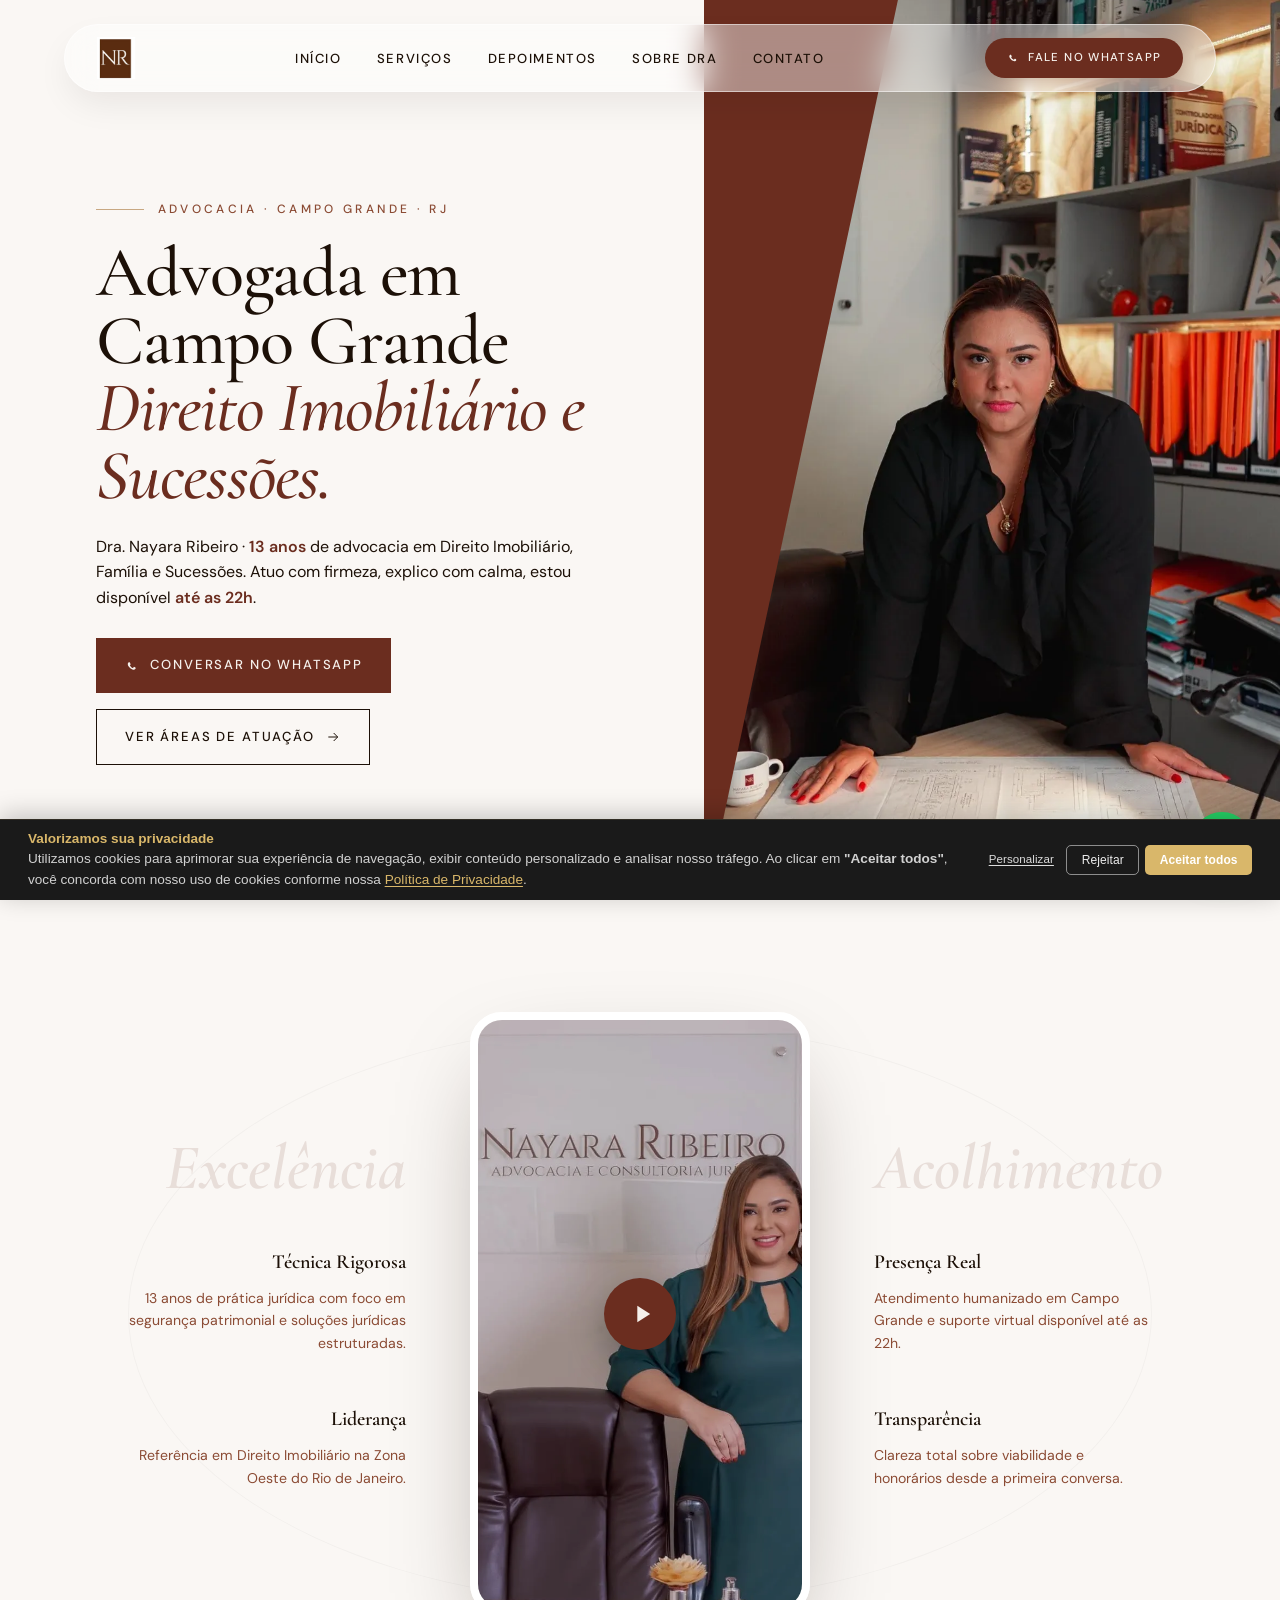
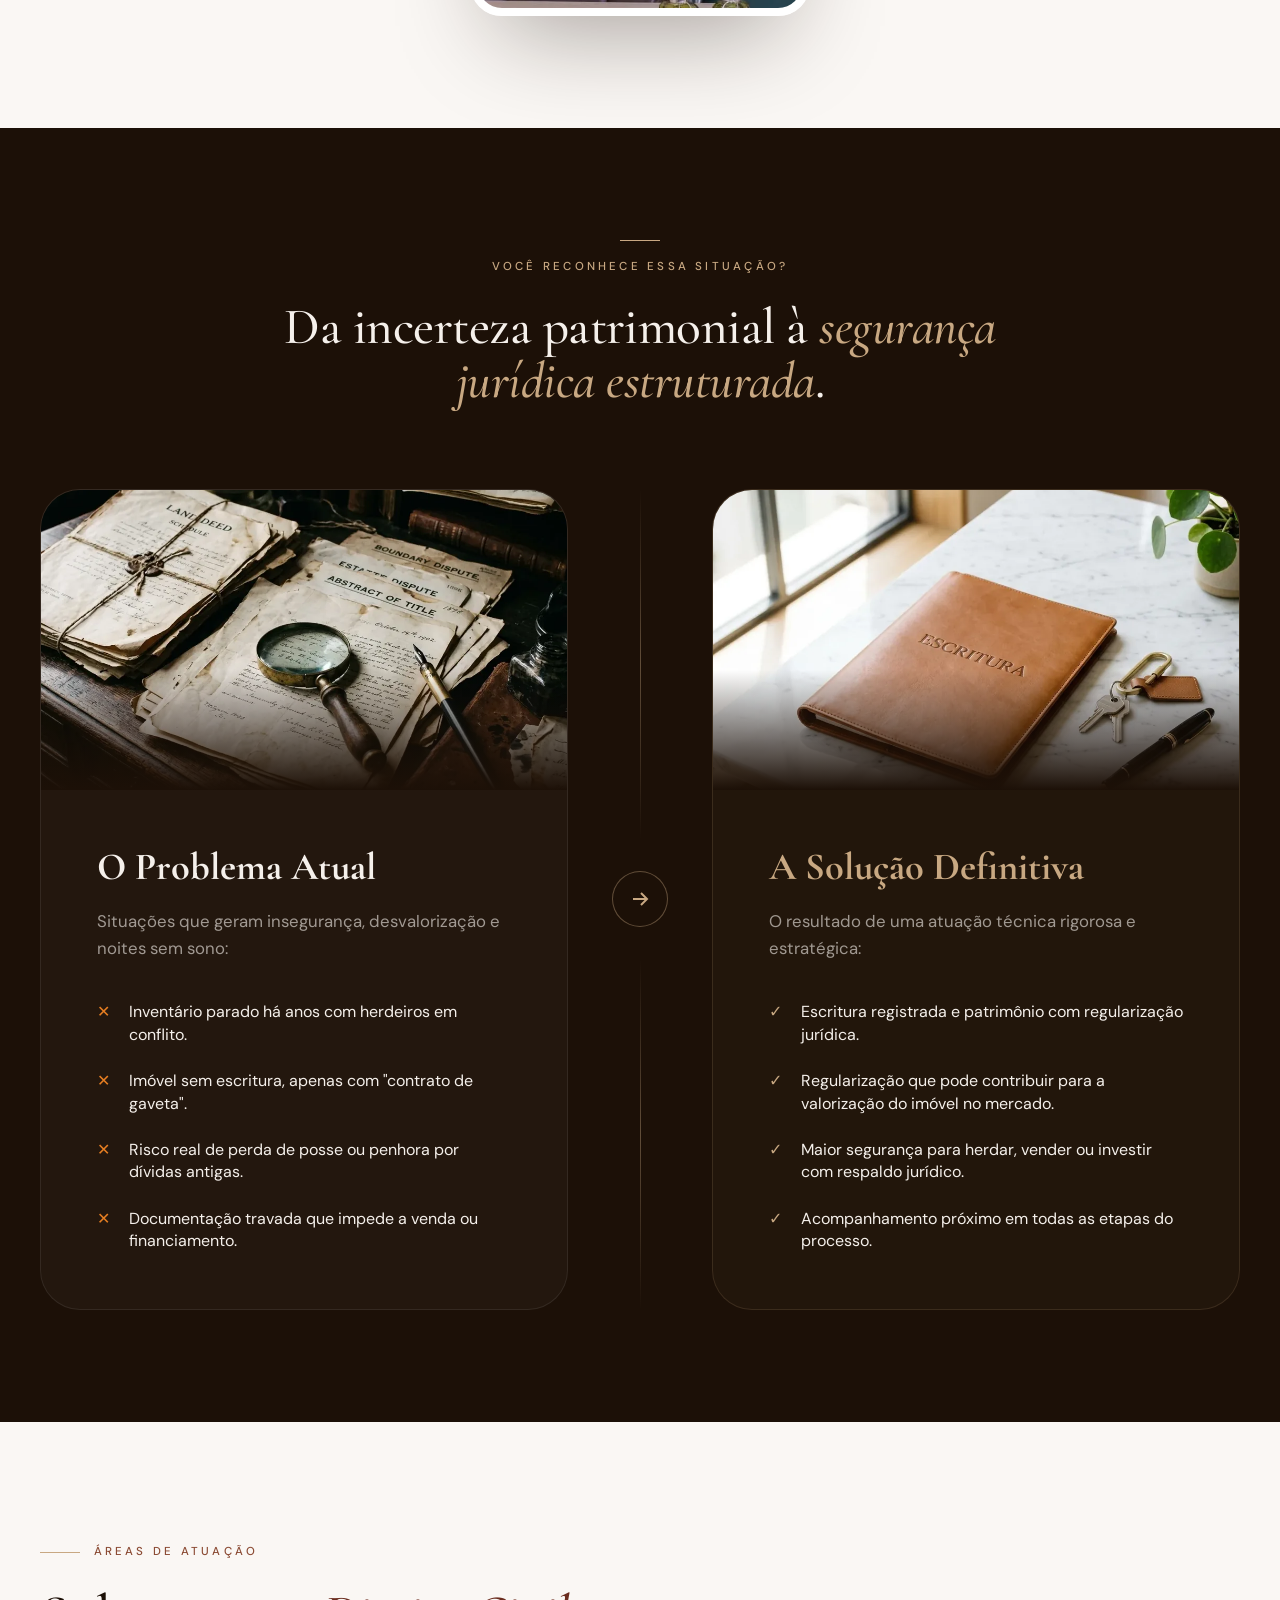
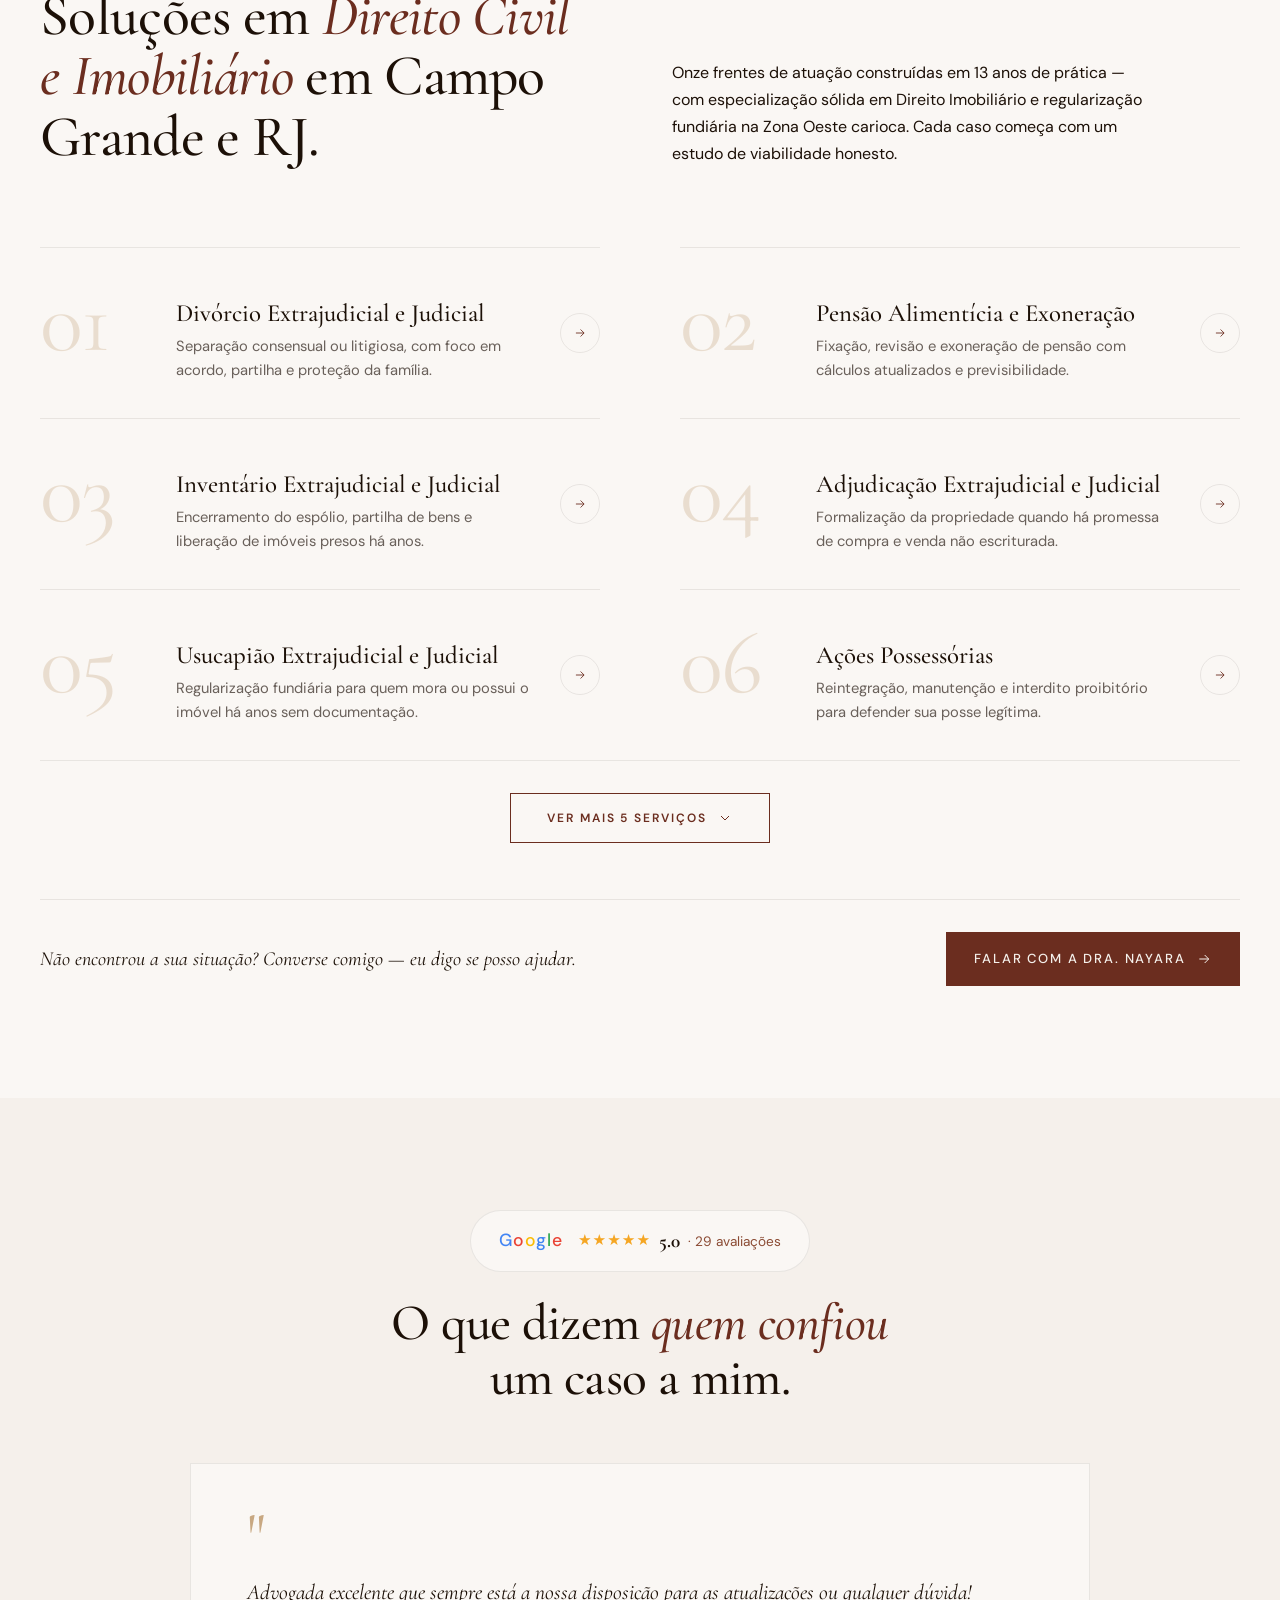
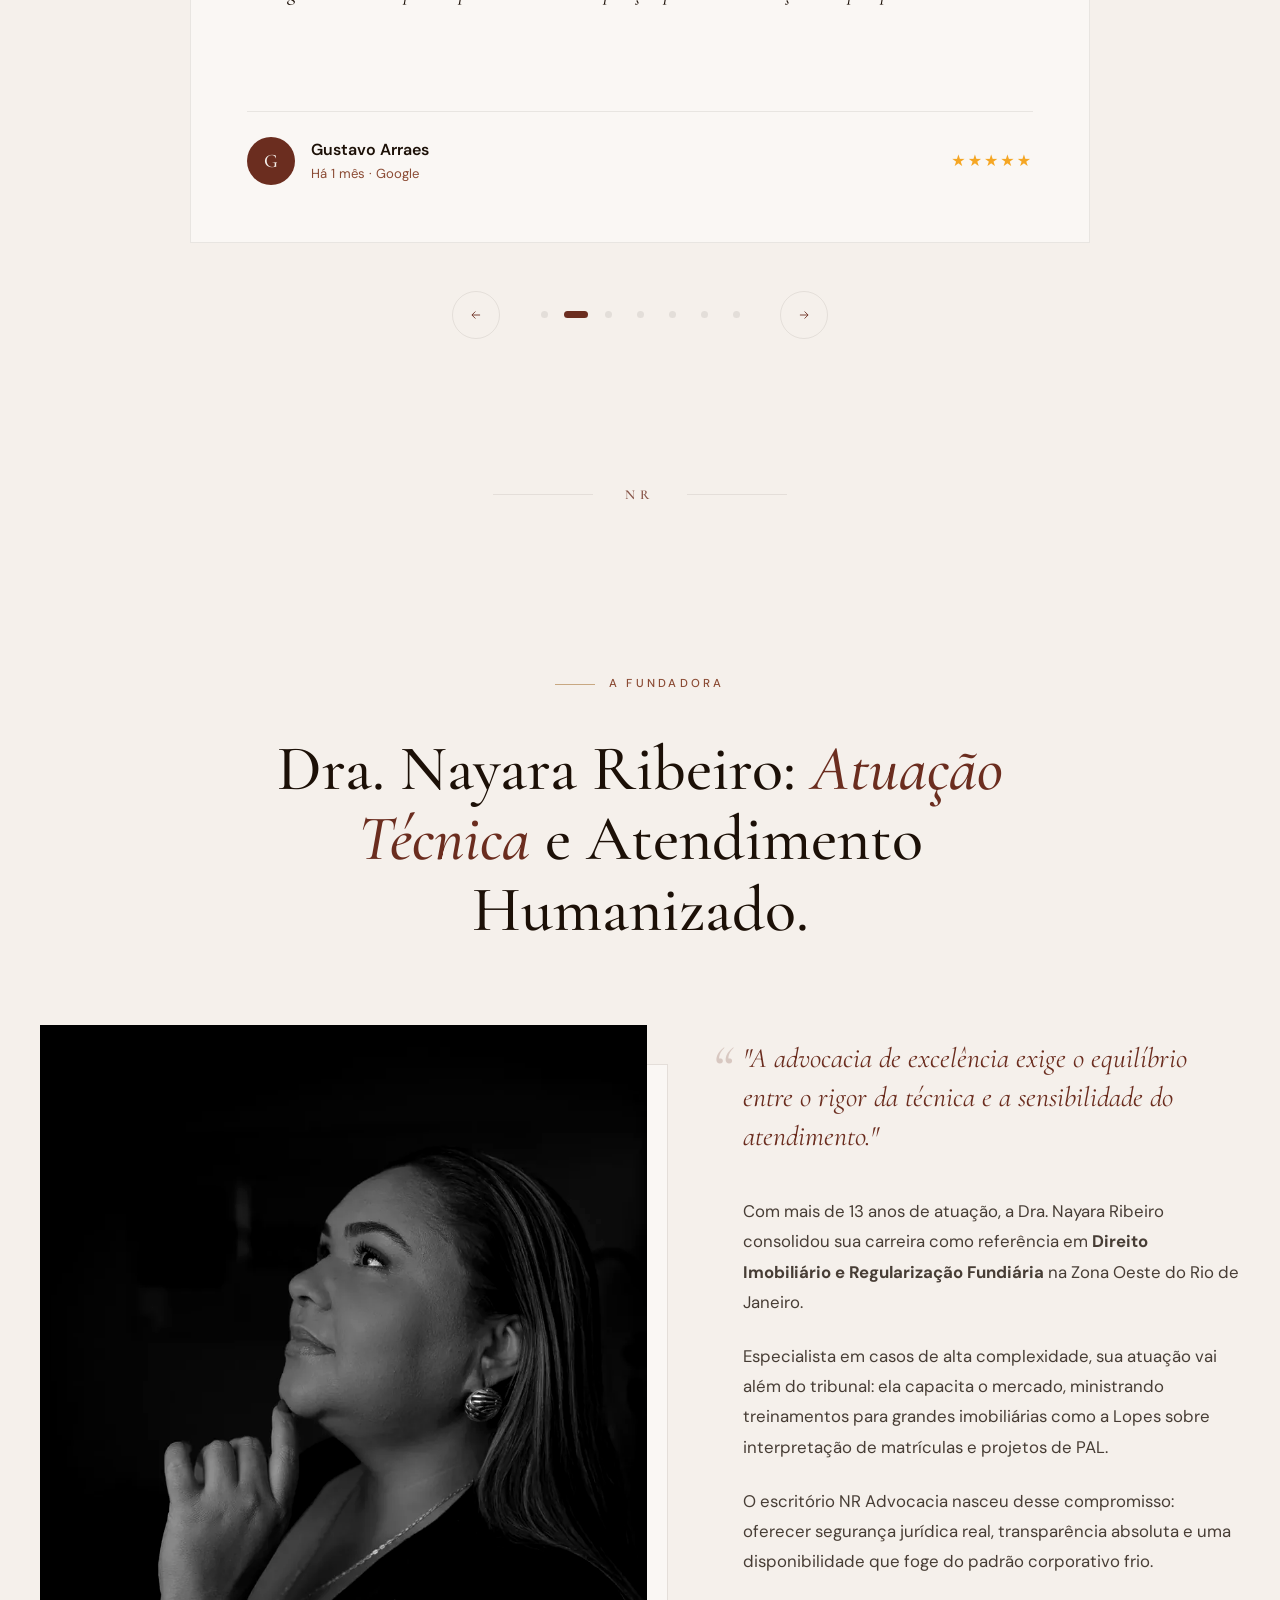
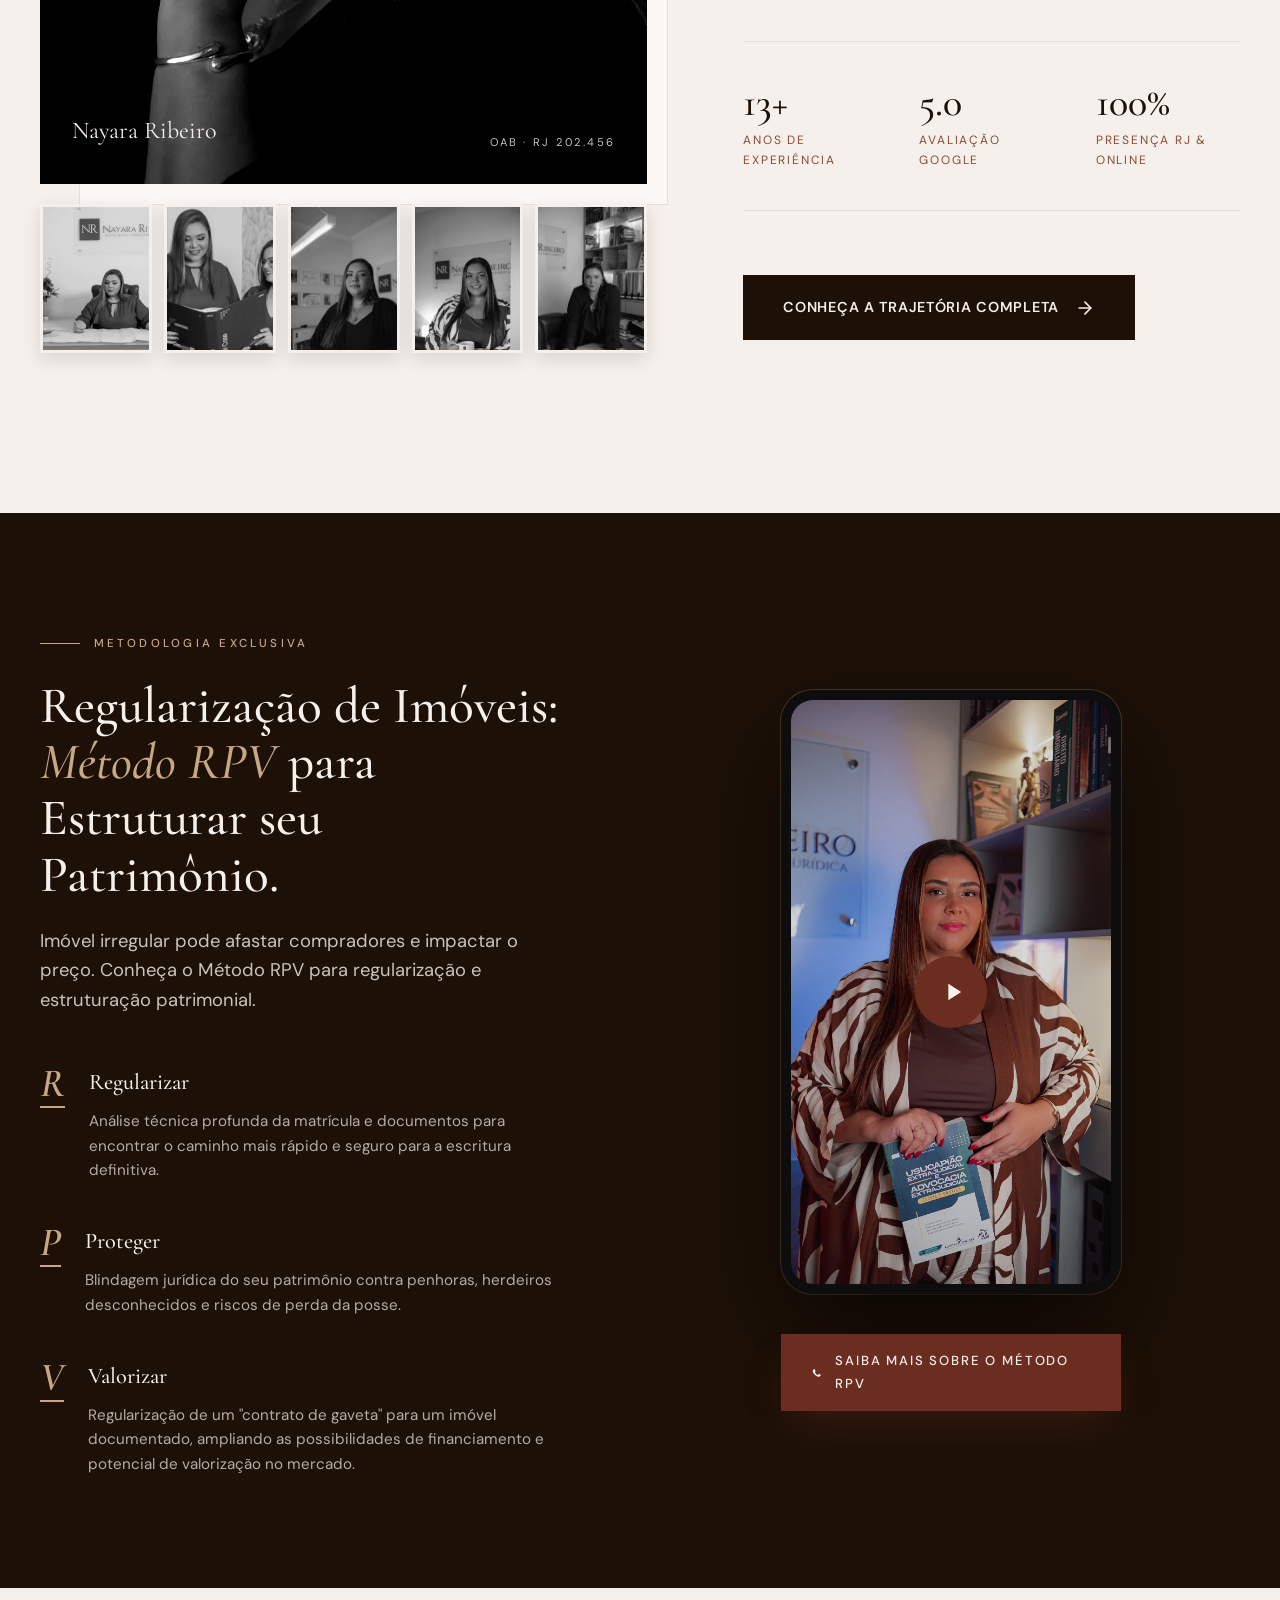
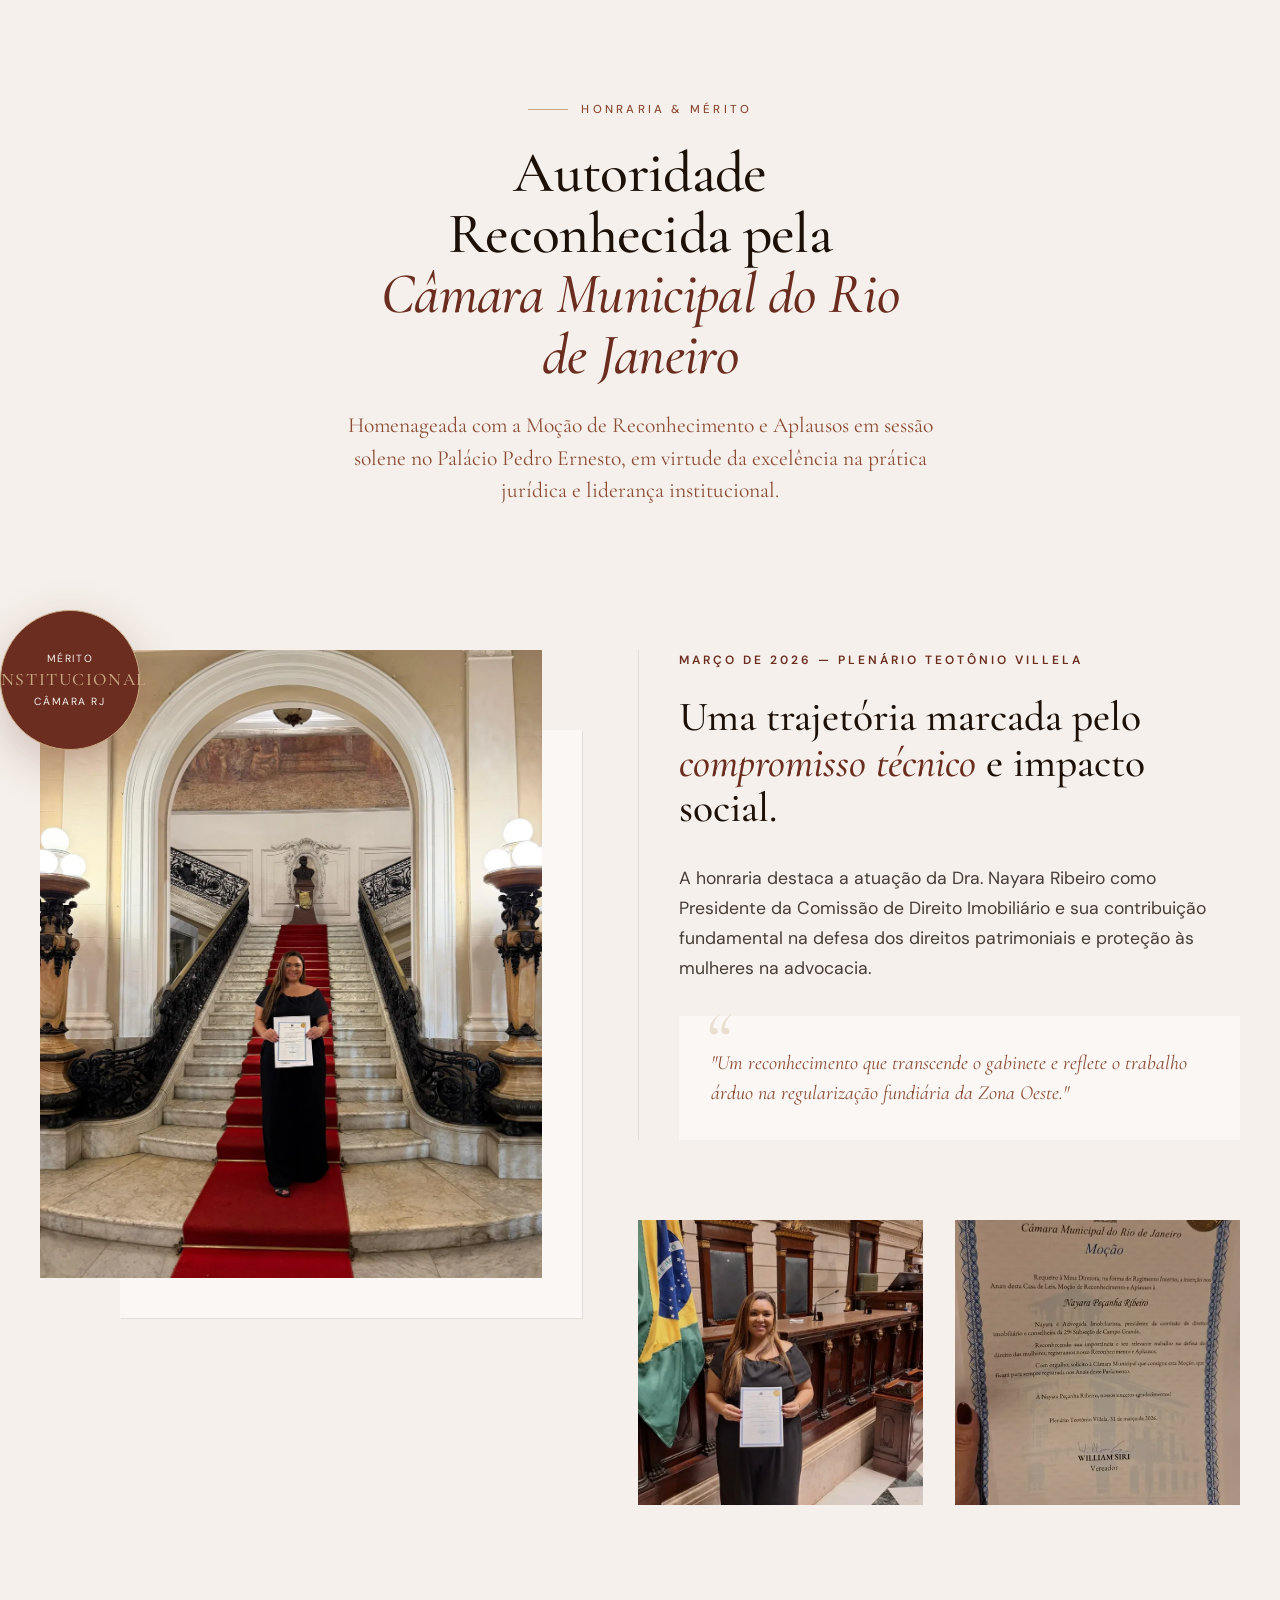
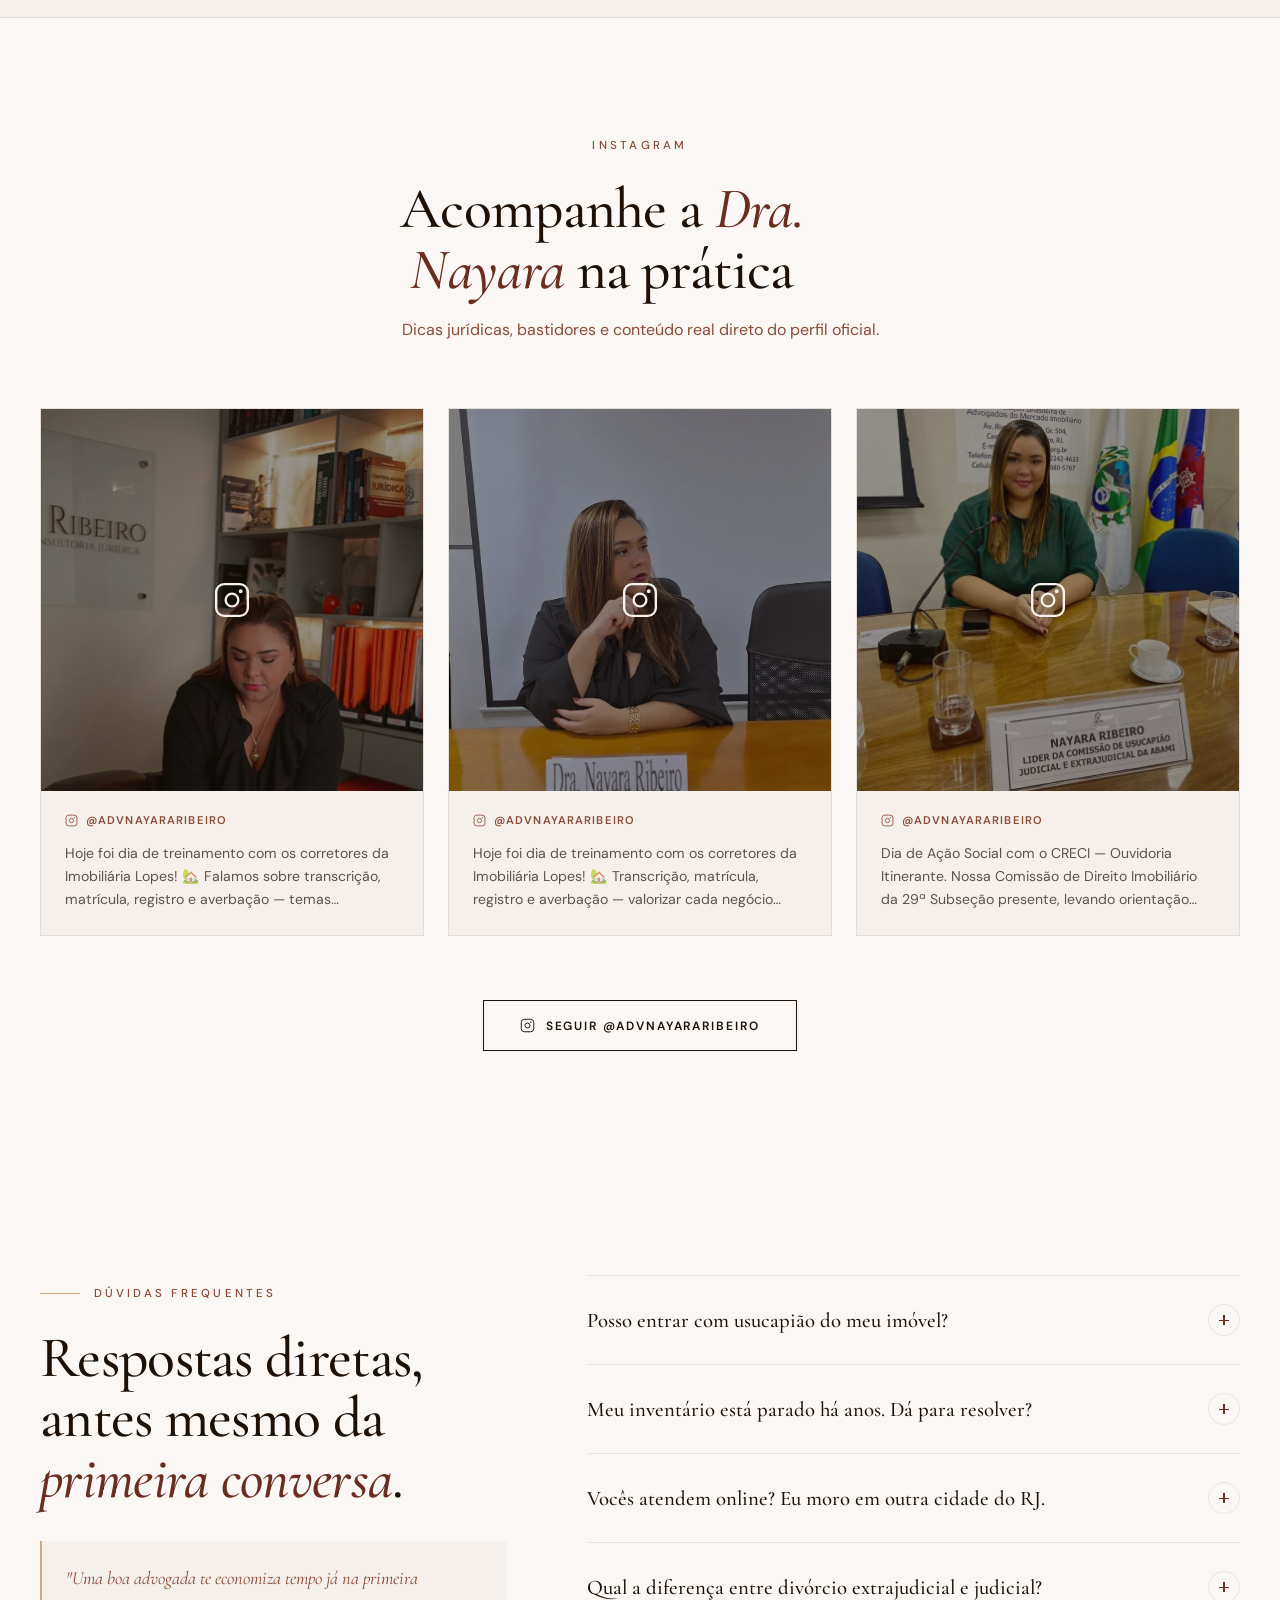
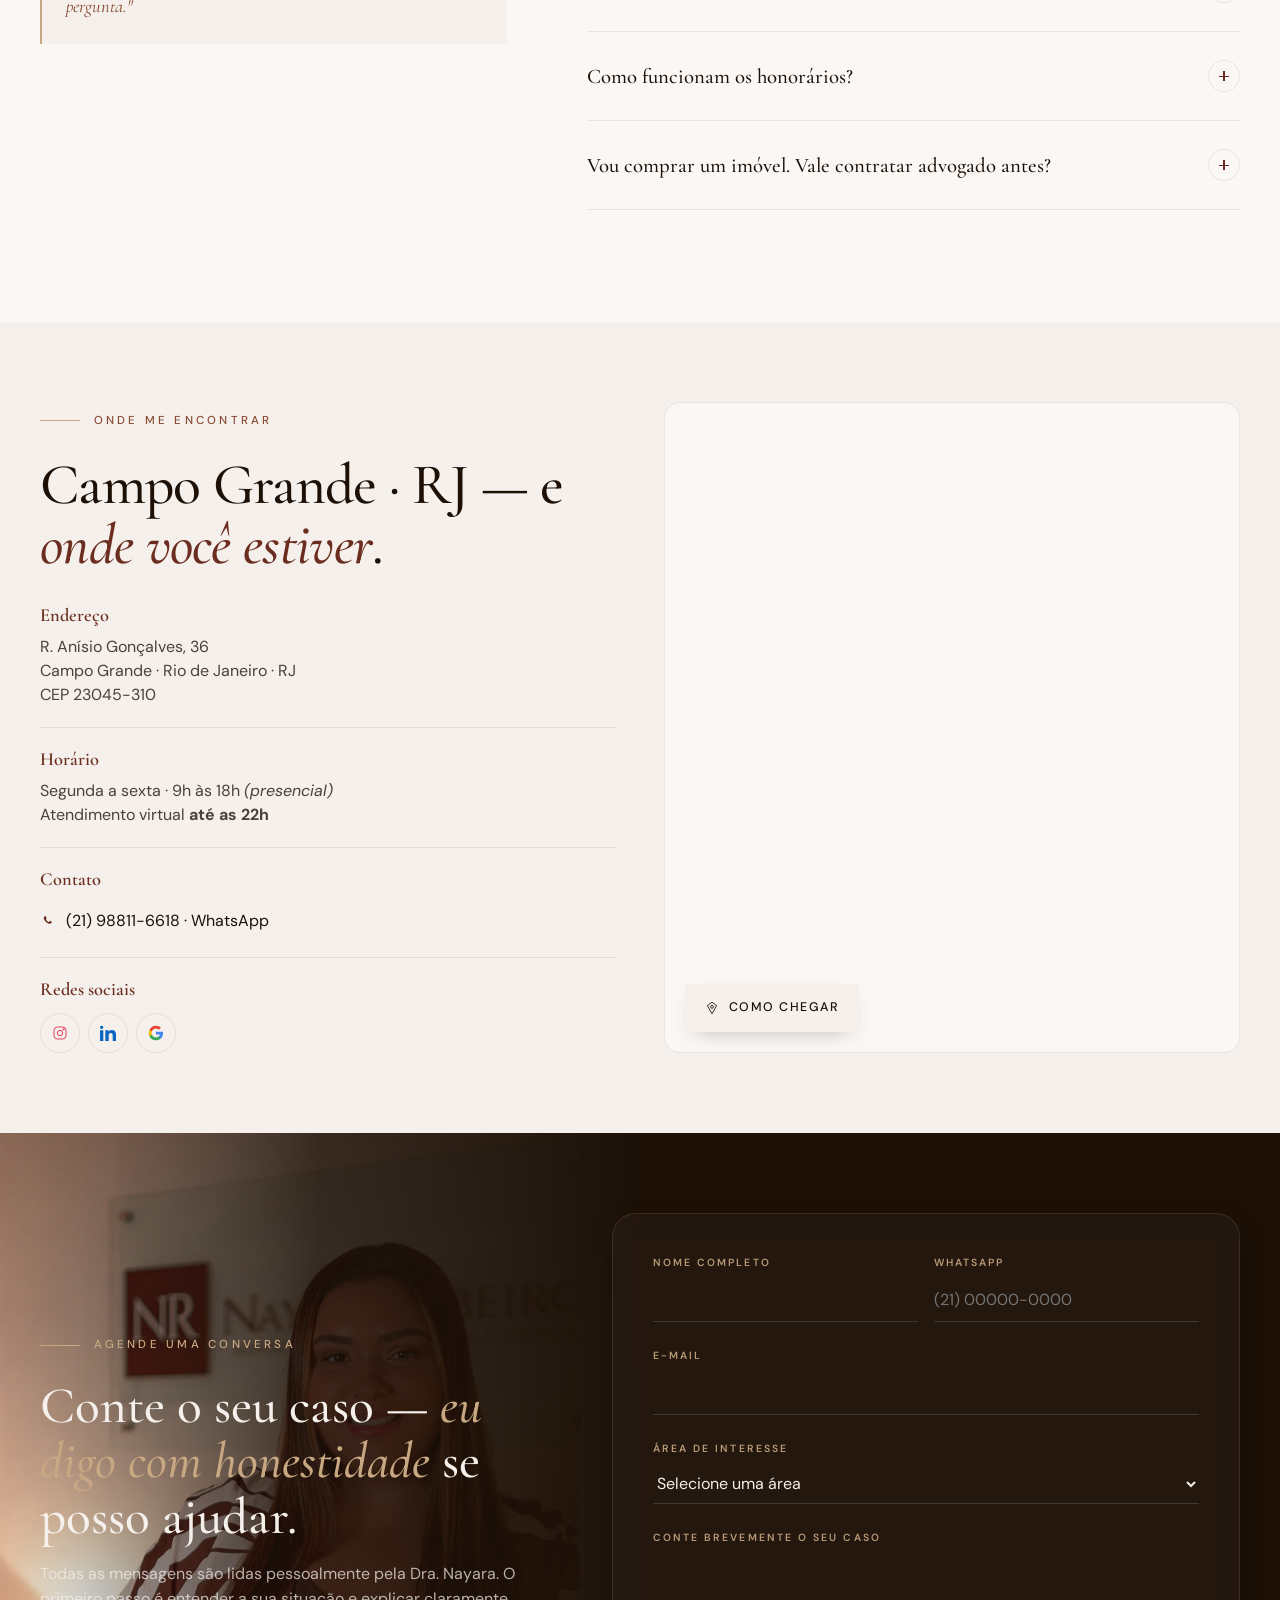
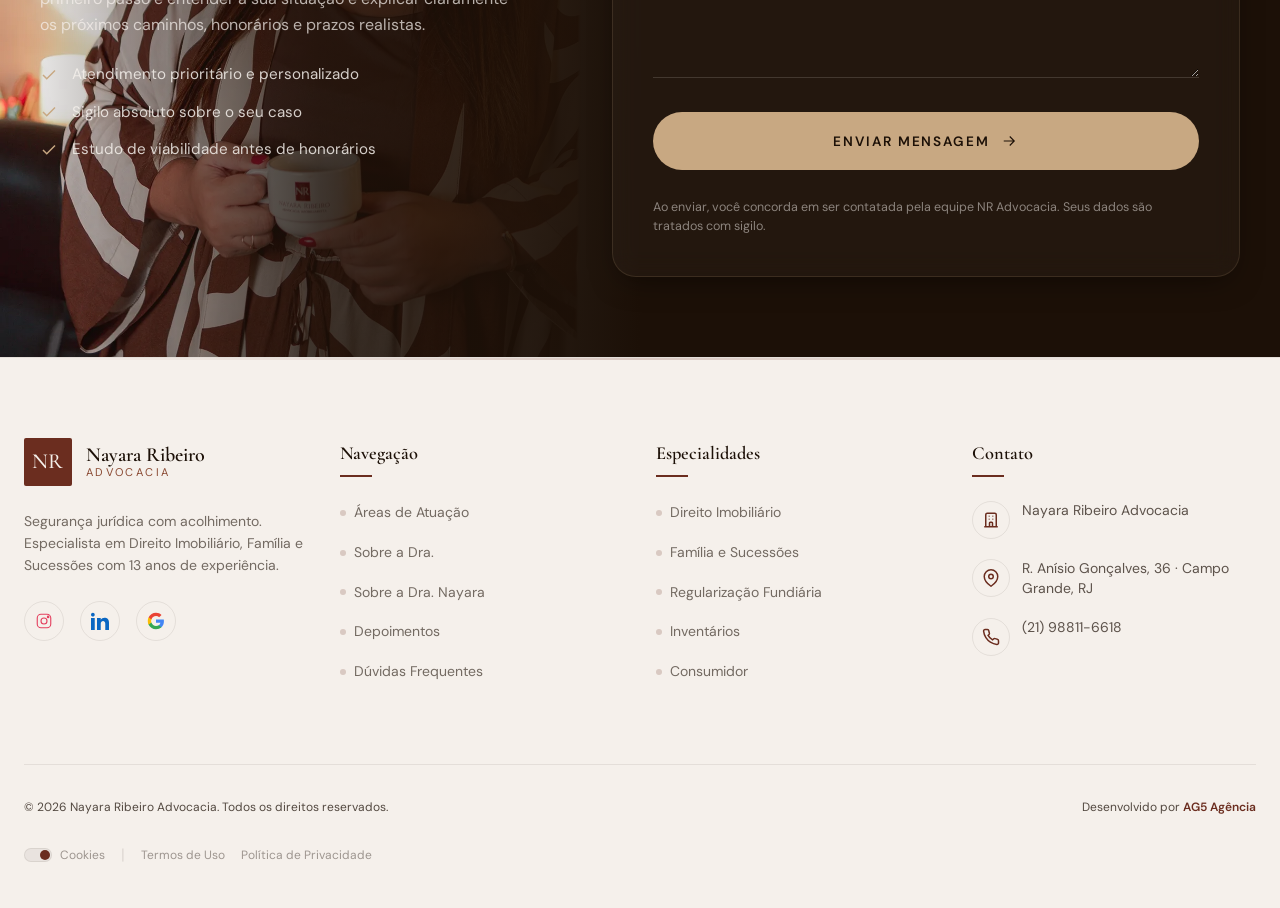
==== commit c563d7d6: "fix: aj nayara ribeiro" ====
--- a/index.html
+++ b/index.html
@@ -390,17 +390,17 @@
     
     <div class="office-impact__intro reveal">
       <div class="section-eyebrow">Filosofia de Atuação</div>
-      <h3 class="office-impact__mobile-title">Onde a técnica jurídica encontra o <em>acolhimento humano</em>.</h3>
+      <h2 class="office-impact__mobile-title">Onde a técnica jurídica encontra o <em>acolhimento humano</em>.</h2>
     </div>
     
     <div class="office-impact__side office-impact__side--left reveal">
       <div class="office-impact__label">Excelência</div>
       <div class="office-impact__feature">
-        <h4>Técnica Rigorosa</h4>
+        <h3>Técnica Rigorosa</h3>
         <p>13 anos de prática jurídica com foco em segurança patrimonial e soluções jurídicas estruturadas.</p>
       </div>
       <div class="office-impact__feature">
-        <h4>Liderança</h4>
+        <h3>Liderança</h3>
         <p>Referência em Direito Imobiliário na Zona Oeste do Rio de Janeiro.</p>
       </div>
     </div>
@@ -419,11 +419,11 @@
     <div class="office-impact__side office-impact__side--right reveal">
       <div class="office-impact__label">Acolhimento</div>
       <div class="office-impact__feature">
-        <h4>Presença Real</h4>
+        <h3>Presença Real</h3>
         <p>Atendimento humanizado em Campo Grande e suporte virtual disponível até as 22h.</p>
       </div>
       <div class="office-impact__feature">
-        <h4>Transparência</h4>
+        <h3>Transparência</h3>
         <p>Clareza total sobre viabilidade e honorários desde a primeira conversa.</p>
       </div>
     </div>
@@ -443,7 +443,7 @@
       <!-- Card Dor -->
       <div class="impact-card impact-card--dor reveal">
         <div class="impact-card__image">
-          <img src="assets/nayara-ribeiro-dor-documentos.webp" alt="Documentos imobiliários antigos e desorganizados representando problemas jurídicos" width="600" height="400" loading="lazy" srcset="assets/mobile/nayara-ribeiro-dor-documentos.webp 400w, assets/tablet/nayara-ribeiro-dor-documentos.webp 600w, assets/nayara-ribeiro-dor-documentos.webp 1200w" sizes="(max-width: 640px) 100vw, 600px">
+          <img src="assets/mobile/nayara-ribeiro-dor-documentos.webp" alt="Documentos imobiliários antigos e desorganizados representando problemas jurídicos" width="648" height="648" loading="lazy" srcset="assets/mobile/nayara-ribeiro-dor-documentos.webp 400w, assets/tablet/nayara-ribeiro-dor-documentos.webp 700w" sizes="(max-width: 640px) 100vw, 648px">
         </div>
         <div class="impact-card__content">
           <h3 class="impact-card__title">O Problema Atual</h3>
@@ -469,7 +469,7 @@
       <!-- Card Solução -->
       <div class="impact-card impact-card--solucao reveal">
         <div class="impact-card__image">
-          <img src="assets/nayara-ribeiro-solucao-escritura.webp" alt="Escritura organizada e chaves representando a resolução dos problemas jurídicos" width="600" height="400" loading="lazy" srcset="assets/mobile/nayara-ribeiro-solucao-escritura.webp 400w, assets/tablet/nayara-ribeiro-solucao-escritura.webp 600w, assets/nayara-ribeiro-solucao-escritura.webp 1200w" sizes="(max-width: 640px) 100vw, 600px">
+          <img src="assets/mobile/nayara-ribeiro-solucao-escritura.webp" alt="Escritura organizada e chaves representando a resolução dos problemas jurídicos" width="648" height="648" loading="lazy" srcset="assets/mobile/nayara-ribeiro-solucao-escritura.webp 400w, assets/tablet/nayara-ribeiro-solucao-escritura.webp 700w" sizes="(max-width: 640px) 100vw, 648px">
         </div>
         <div class="impact-card__content">
           <h3 class="impact-card__title">A Solução Definitiva</h3>
@@ -634,21 +634,21 @@
           <div class="rpv-step">
             <span class="rpv-step__num">R</span>
             <div class="rpv-step__body">
-              <h4>Regularizar</h4>
+              <h3>Regularizar</h3>
               <p>Análise técnica profunda da matrícula e documentos para encontrar o caminho mais rápido e seguro para a escritura definitiva.</p>
             </div>
           </div>
           <div class="rpv-step">
             <span class="rpv-step__num">P</span>
             <div class="rpv-step__body">
-              <h4>Proteger</h4>
+              <h3>Proteger</h3>
               <p>Blindagem jurídica do seu patrimônio contra penhoras, herdeiros desconhecidos e riscos de perda da posse.</p>
             </div>
           </div>
           <div class="rpv-step">
             <span class="rpv-step__num">V</span>
             <div class="rpv-step__body">
-              <h4>Valorizar</h4>
+              <h3>Valorizar</h3>
               <p>Regularização de um "contrato de gaveta" para um imóvel documentado, ampliando as possibilidades de financiamento e potencial de valorização no mercado.</p>
             </div>
           </div>
@@ -968,7 +968,7 @@
 
       <!-- COLUNA 2: NAVEGAÃâ€¡ÃÆ'O -->
       <div class="footer-links">
-        <h4>Navegação</h4>
+        <h3>Navegação</h3>
         <ul>
           <li><a href="#servicos">Áreas de Atuação</a></li>
           <li><a href="#sobre">Sobre a Dra.</a></li>
@@ -980,7 +980,7 @@
 
       <!-- COLUNA 3: ESPECIALIDADES -->
       <div class="footer-links">
-        <h4>Especialidades</h4>
+        <h3>Especialidades</h3>
         <ul>
           <li><a href="#servicos">Direito Imobiliário</a></li>
           <li><a href="#servicos">Família e Sucessões</a></li>
@@ -992,7 +992,7 @@
 
       <!-- COLUNA 4: CONTATO -->
       <div class="footer-contact">
-        <h4>Contato</h4>
+        <h3>Contato</h3>
         <div class="footer-contact-list">
           <!-- Nome da Empresa -->
           <a href="https://share.google/MTPn3cXZPAXJzzaVX" target="_blank" rel="noopener noreferrer" class="footer-contact-item">
--- a/style.css
+++ b/style.css
@@ -761,6 +761,7 @@
   max-width: 280px;
 }
 
+.office-impact__feature h3,
 .office-impact__feature h4 {
   font-family: var(--font-serif);
   font-size: 1.25rem;
@@ -926,6 +927,7 @@
     max-width: 100%;
   }
 
+  .office-impact__feature h3,
   .office-impact__feature h4 {
     font-size: 1.15rem;
     display: flex;
@@ -934,6 +936,7 @@
     letter-spacing: 0.02em;
   }
 
+  .office-impact__feature h3::before,
   .office-impact__feature h4::before {
     content: '';
     width: 8px;
@@ -2025,6 +2028,21 @@
 }
 
 .reviews__dot {
+  width: 24px;
+  height: 24px;
+  border-radius: 50%;
+  background: transparent;
+  border: none;
+  padding: 0;
+  cursor: pointer;
+  display: inline-flex;
+  align-items: center;
+  justify-content: center;
+  position: relative;
+}
+
+.reviews__dot::before {
+  content: '';
   width: 7px;
   height: 7px;
   border-radius: 50%;
@@ -2032,7 +2050,7 @@
   transition: background 300ms ease, width 300ms ease;
 }
 
-.reviews__dot.is-active {
+.reviews__dot.is-active::before {
   background: var(--burgundy);
   width: 24px;
   border-radius: 4px;
@@ -2665,6 +2683,8 @@
   height: 18px;
 }
 
+.footer-links h3,
+.footer-contact h3,
 .footer-links h4,
 .footer-contact h4 {
   font-family: var(--font-serif);
@@ -2676,6 +2696,8 @@
   display: inline-block;
 }
 
+.footer-links h3::after,
+.footer-contact h3::after,
 .footer-links h4::after,
 .footer-contact h4::after {
   content: '';
@@ -2801,7 +2823,7 @@
 
 .footer-copyright {
   font-size: 0.75rem;
-  color: rgba(28, 16, 7, 0.4);
+  color: rgba(28, 16, 7, 0.75);
 }
 
 .footer-copyright a {
@@ -2815,7 +2837,7 @@
 
 .footer-agency {
   font-size: 0.75rem;
-  color: rgba(28, 16, 7, 0.4);
+  color: rgba(28, 16, 7, 0.75);
 }
 
 .footer-agency a {
@@ -3138,6 +3160,7 @@
   padding-bottom: 0.2rem;
 }
 
+.rpv-step__body h3,
 .rpv-step__body h4 {
   font-family: var(--font-serif);
   font-size: 1.4rem;
--- a/style.css
+++ b/style.css
@@ -761,6 +761,7 @@
   max-width: 280px;
 }
 
+.office-impact__feature h3,
 .office-impact__feature h4 {
   font-family: var(--font-serif);
   font-size: 1.25rem;
@@ -926,6 +927,7 @@
     max-width: 100%;
   }
 
+  .office-impact__feature h3,
   .office-impact__feature h4 {
     font-size: 1.15rem;
     display: flex;
@@ -934,6 +936,7 @@
     letter-spacing: 0.02em;
   }
 
+  .office-impact__feature h3::before,
   .office-impact__feature h4::before {
     content: '';
     width: 8px;
@@ -2025,6 +2028,21 @@
 }
 
 .reviews__dot {
+  width: 24px;
+  height: 24px;
+  border-radius: 50%;
+  background: transparent;
+  border: none;
+  padding: 0;
+  cursor: pointer;
+  display: inline-flex;
+  align-items: center;
+  justify-content: center;
+  position: relative;
+}
+
+.reviews__dot::before {
+  content: '';
   width: 7px;
   height: 7px;
   border-radius: 50%;
@@ -2032,7 +2050,7 @@
   transition: background 300ms ease, width 300ms ease;
 }
 
-.reviews__dot.is-active {
+.reviews__dot.is-active::before {
   background: var(--burgundy);
   width: 24px;
   border-radius: 4px;
@@ -2665,6 +2683,8 @@
   height: 18px;
 }
 
+.footer-links h3,
+.footer-contact h3,
 .footer-links h4,
 .footer-contact h4 {
   font-family: var(--font-serif);
@@ -2676,6 +2696,8 @@
   display: inline-block;
 }
 
+.footer-links h3::after,
+.footer-contact h3::after,
 .footer-links h4::after,
 .footer-contact h4::after {
   content: '';
@@ -2801,7 +2823,7 @@
 
 .footer-copyright {
   font-size: 0.75rem;
-  color: rgba(28, 16, 7, 0.4);
+  color: rgba(28, 16, 7, 0.75);
 }
 
 .footer-copyright a {
@@ -2815,7 +2837,7 @@
 
 .footer-agency {
   font-size: 0.75rem;
-  color: rgba(28, 16, 7, 0.4);
+  color: rgba(28, 16, 7, 0.75);
 }
 
 .footer-agency a {
@@ -3138,6 +3160,7 @@
   padding-bottom: 0.2rem;
 }
 
+.rpv-step__body h3,
 .rpv-step__body h4 {
   font-family: var(--font-serif);
   font-size: 1.4rem;
--- a/cookie-banner.css
+++ b/cookie-banner.css
@@ -163,19 +163,19 @@
 /* Outline — Borda sutil */
 .ck-btn--outline {
     background: transparent;
-    border: 1px solid rgba(255, 255, 255, 0.12);
-    color: rgba(255, 255, 255, 0.38);
+    border: 1px solid rgba(255, 255, 255, 0.5);
+    color: rgba(255, 255, 255, 0.92);
 }
 
 .ck-btn--outline:hover {
-    border-color: rgba(255, 255, 255, 0.28);
-    color: rgba(255, 255, 255, 0.65);
+    border-color: rgba(255, 255, 255, 0.8);
+    color: #fff;
 }
 
 /* Ghost — Link underline */
 .ck-btn--ghost {
     background: transparent;
-    color: rgba(255, 255, 255, 0.3);
+    color: rgba(255, 255, 255, 0.85);
     border: none;
     padding: 0.38rem 0.4rem;
     text-decoration: underline;
--- a/cookie-banner.css
+++ b/cookie-banner.css
@@ -163,19 +163,19 @@
 /* Outline — Borda sutil */
 .ck-btn--outline {
     background: transparent;
-    border: 1px solid rgba(255, 255, 255, 0.12);
-    color: rgba(255, 255, 255, 0.38);
+    border: 1px solid rgba(255, 255, 255, 0.5);
+    color: rgba(255, 255, 255, 0.92);
 }
 
 .ck-btn--outline:hover {
-    border-color: rgba(255, 255, 255, 0.28);
-    color: rgba(255, 255, 255, 0.65);
+    border-color: rgba(255, 255, 255, 0.8);
+    color: #fff;
 }
 
 /* Ghost — Link underline */
 .ck-btn--ghost {
     background: transparent;
-    color: rgba(255, 255, 255, 0.3);
+    color: rgba(255, 255, 255, 0.85);
     border: none;
     padding: 0.38rem 0.4rem;
     text-decoration: underline;
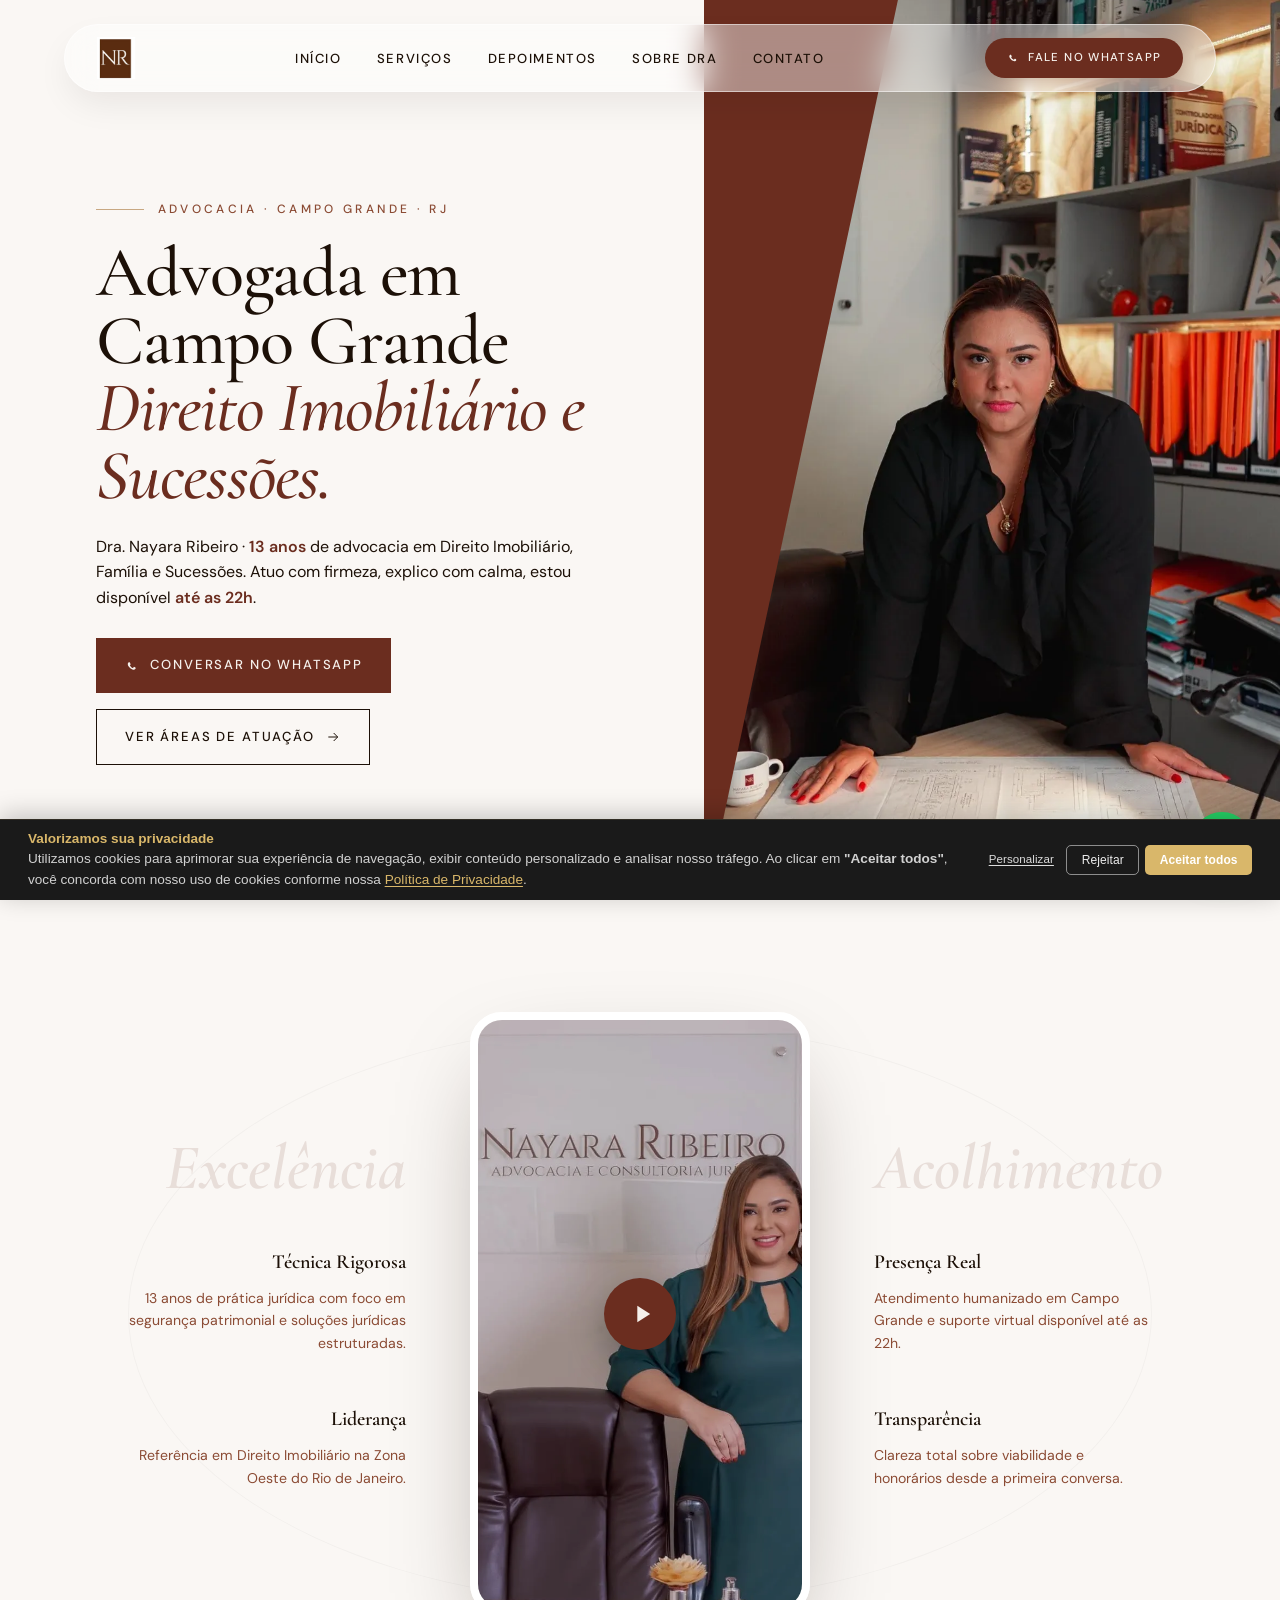
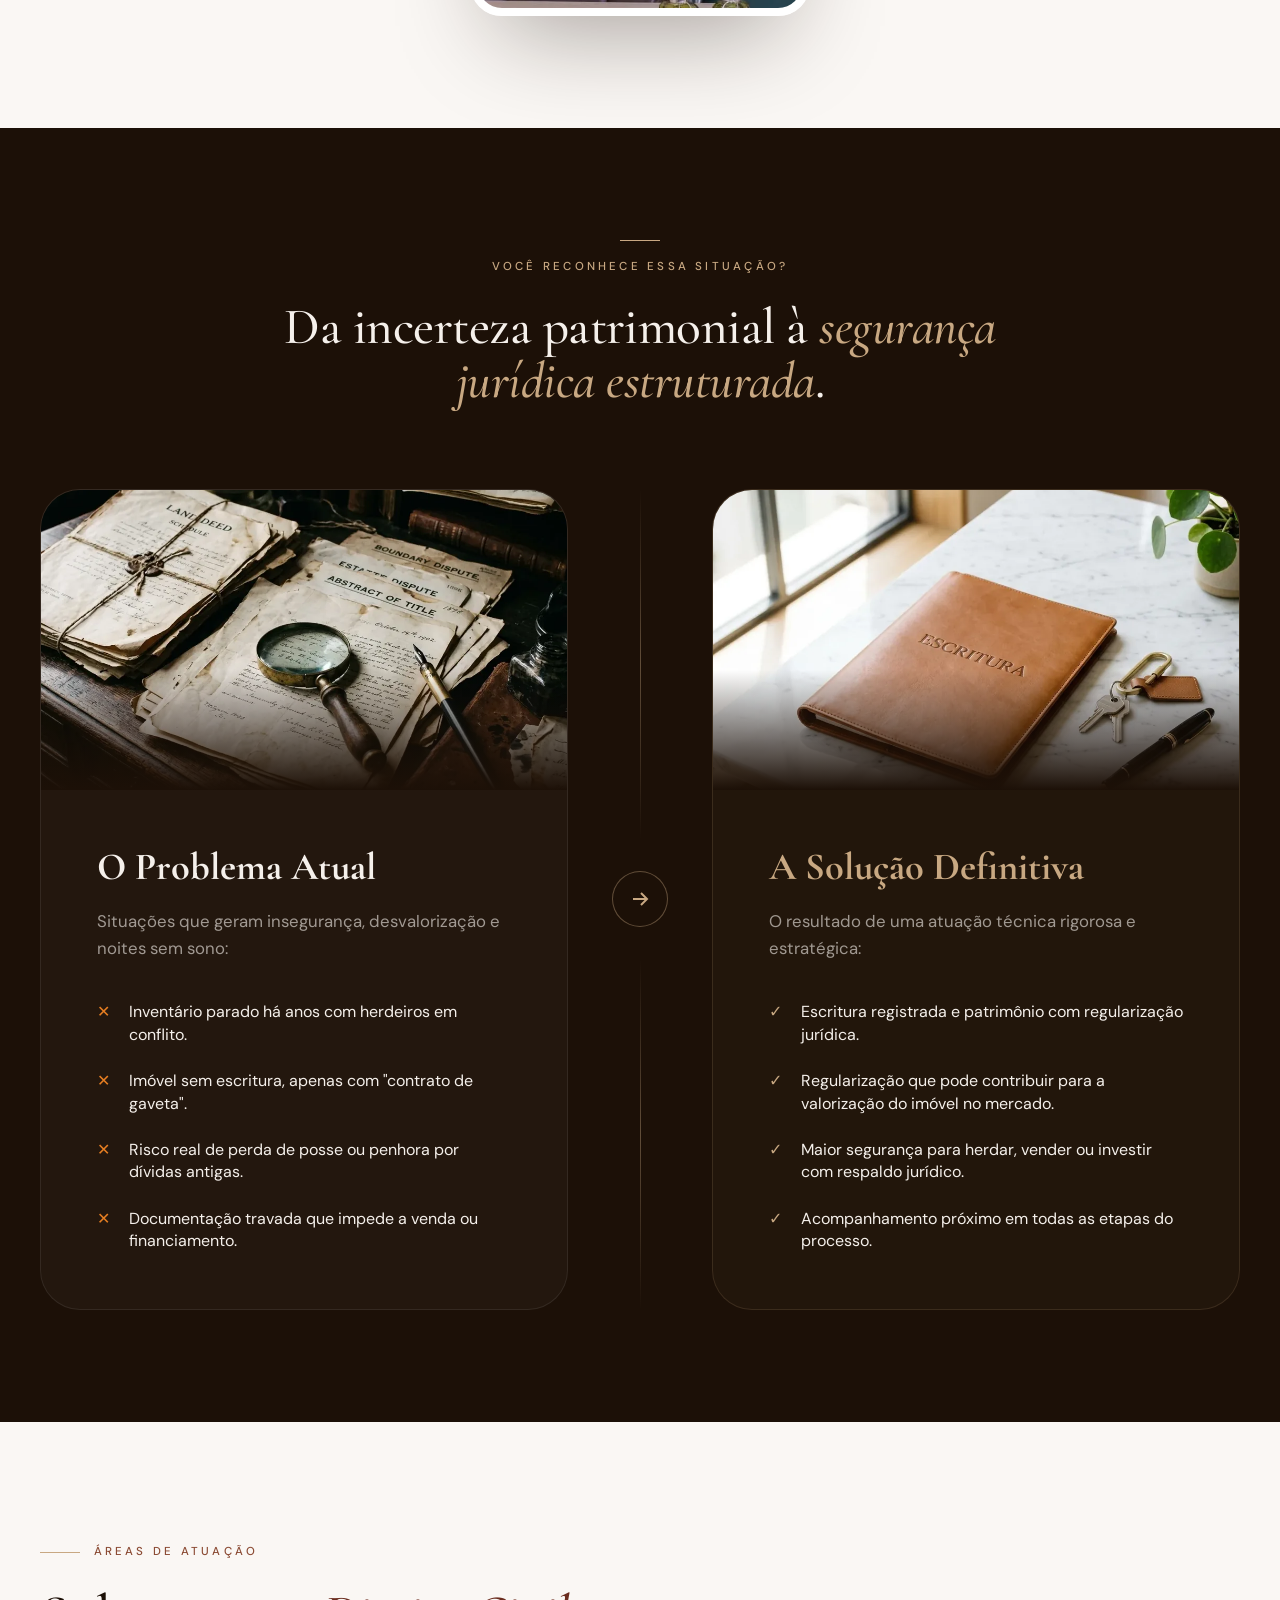
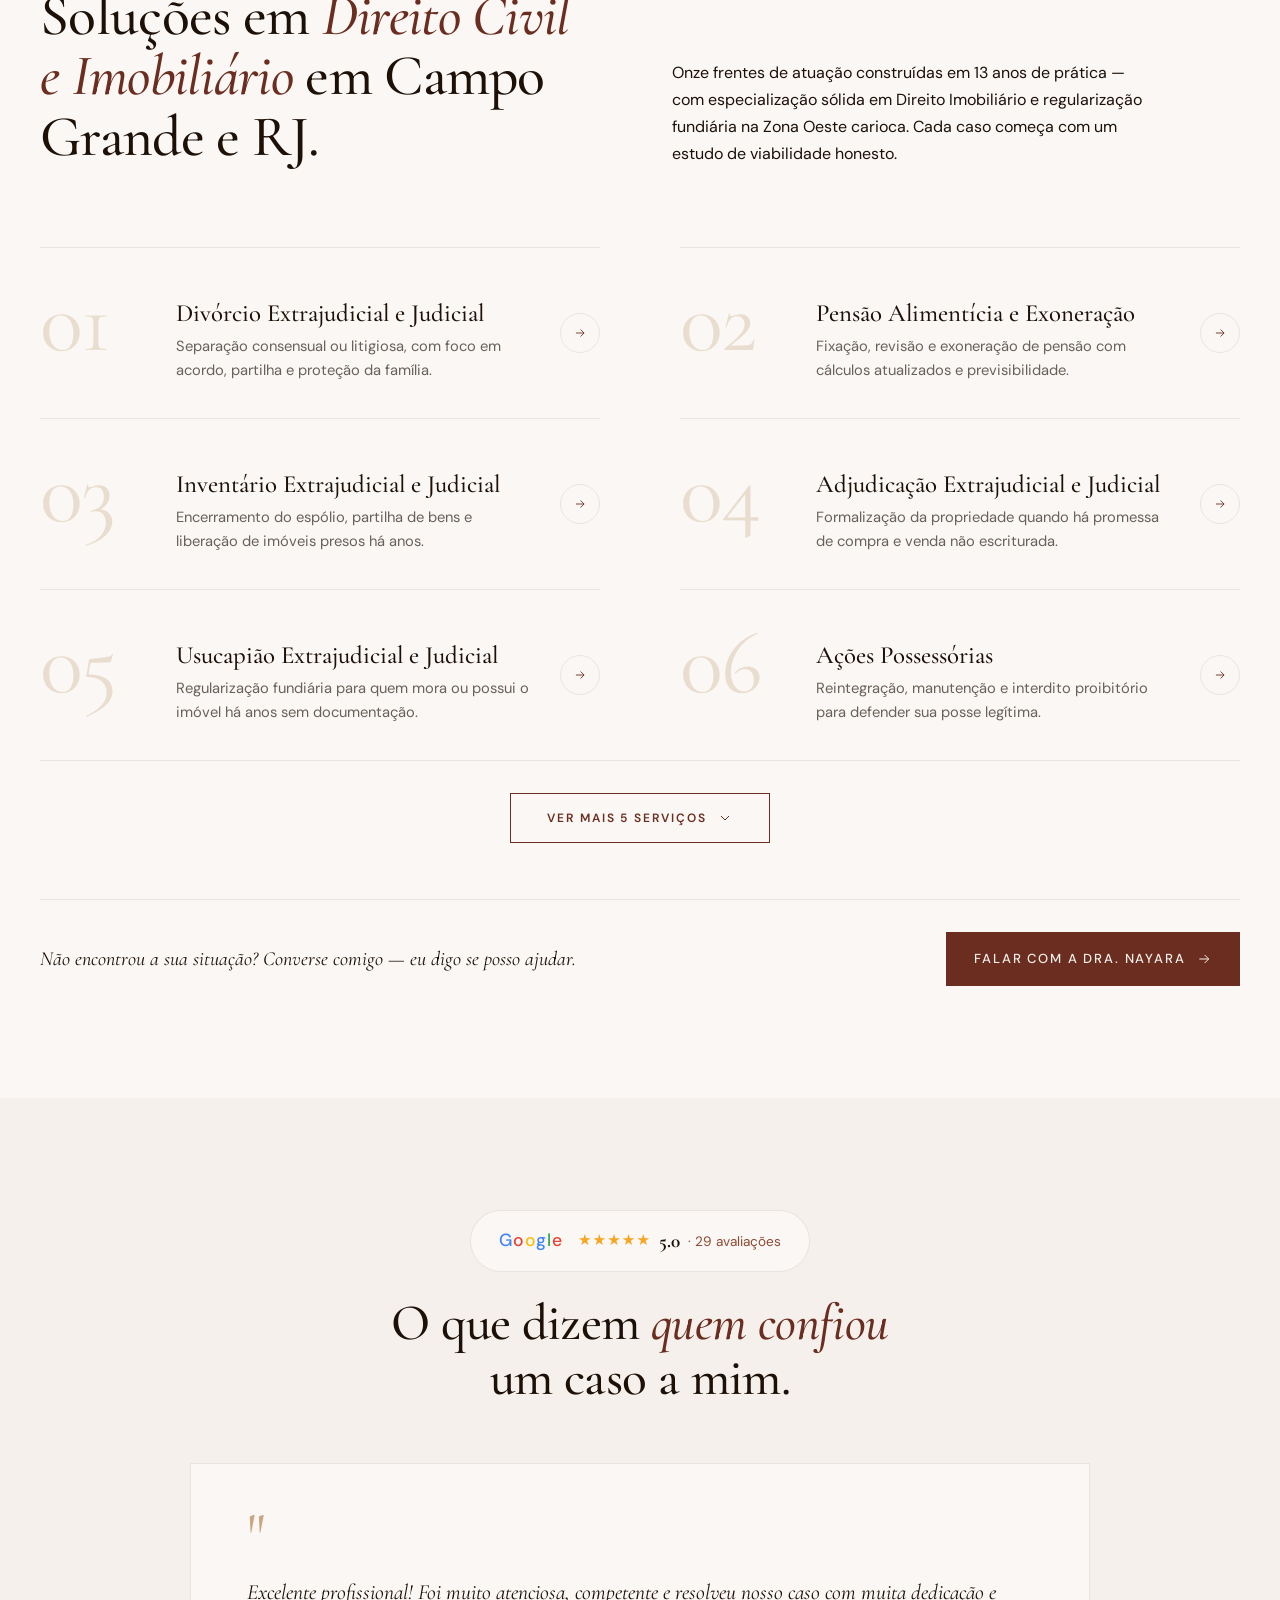
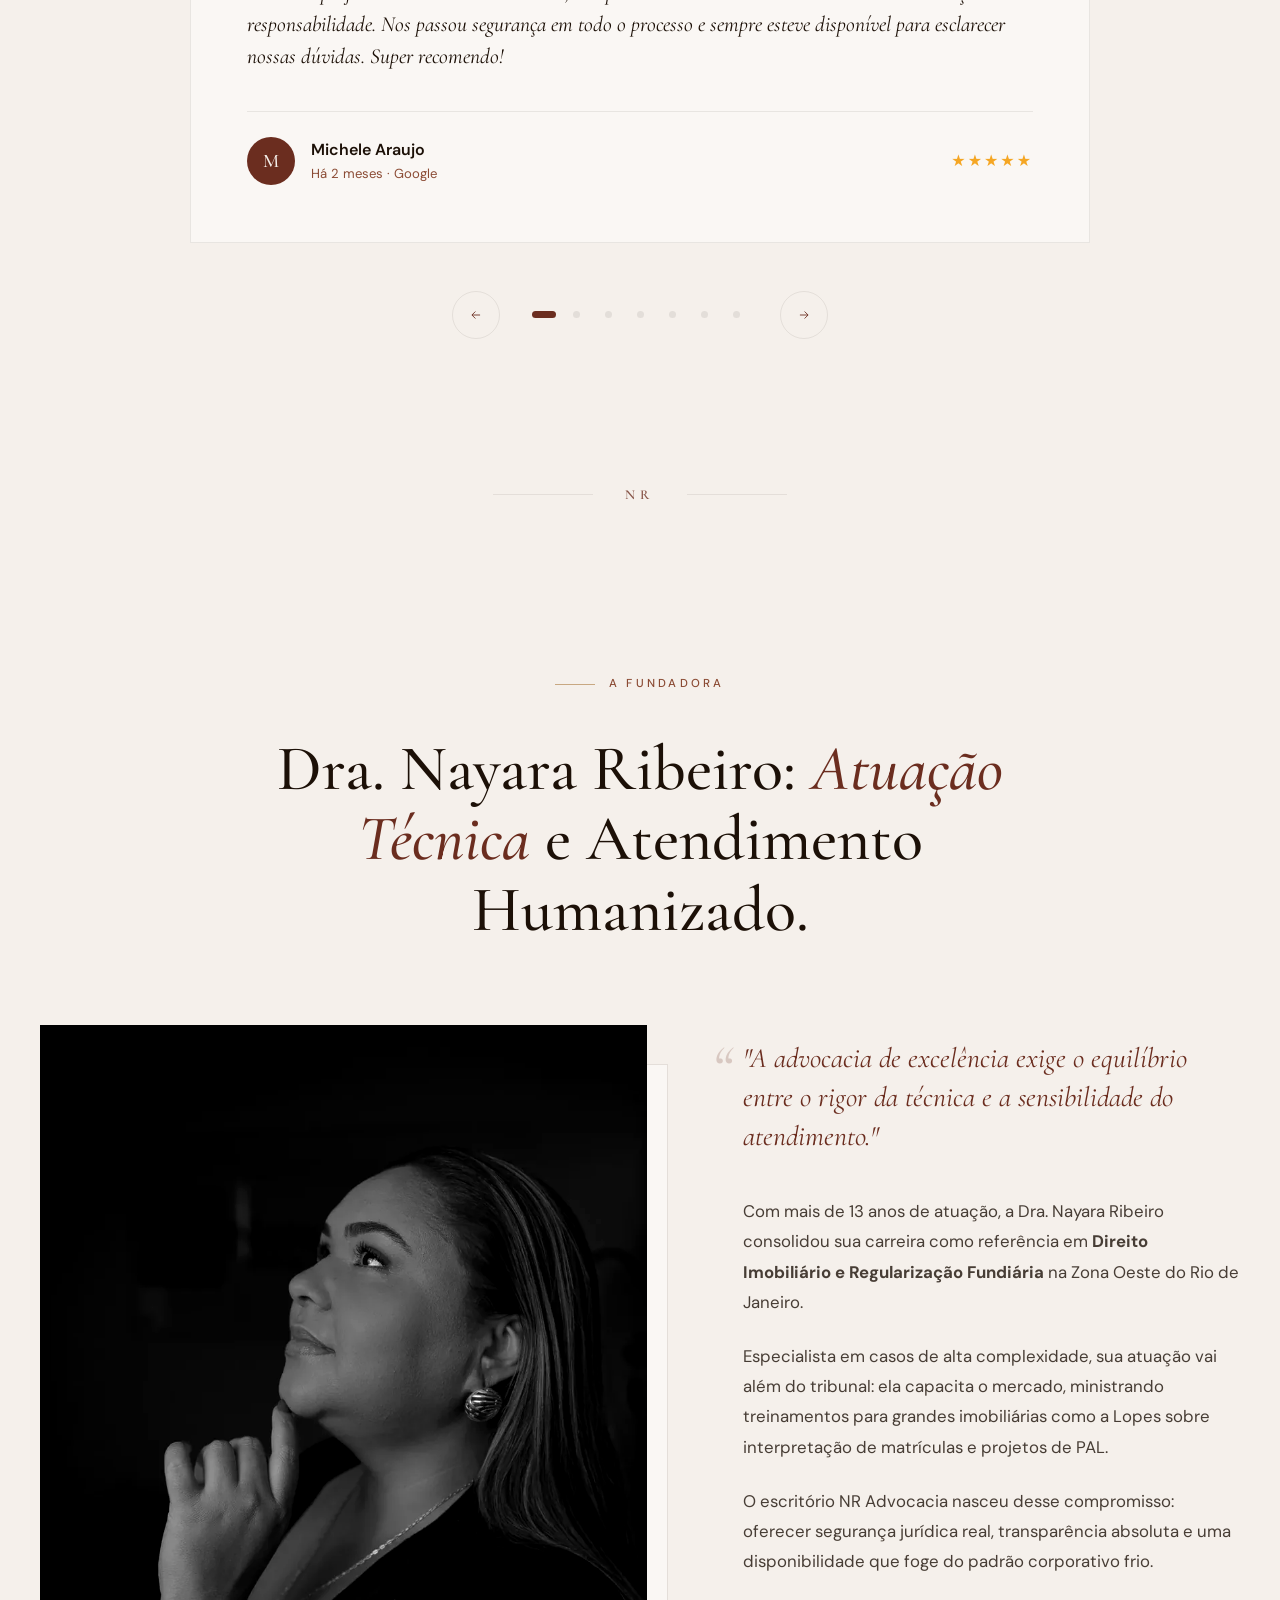
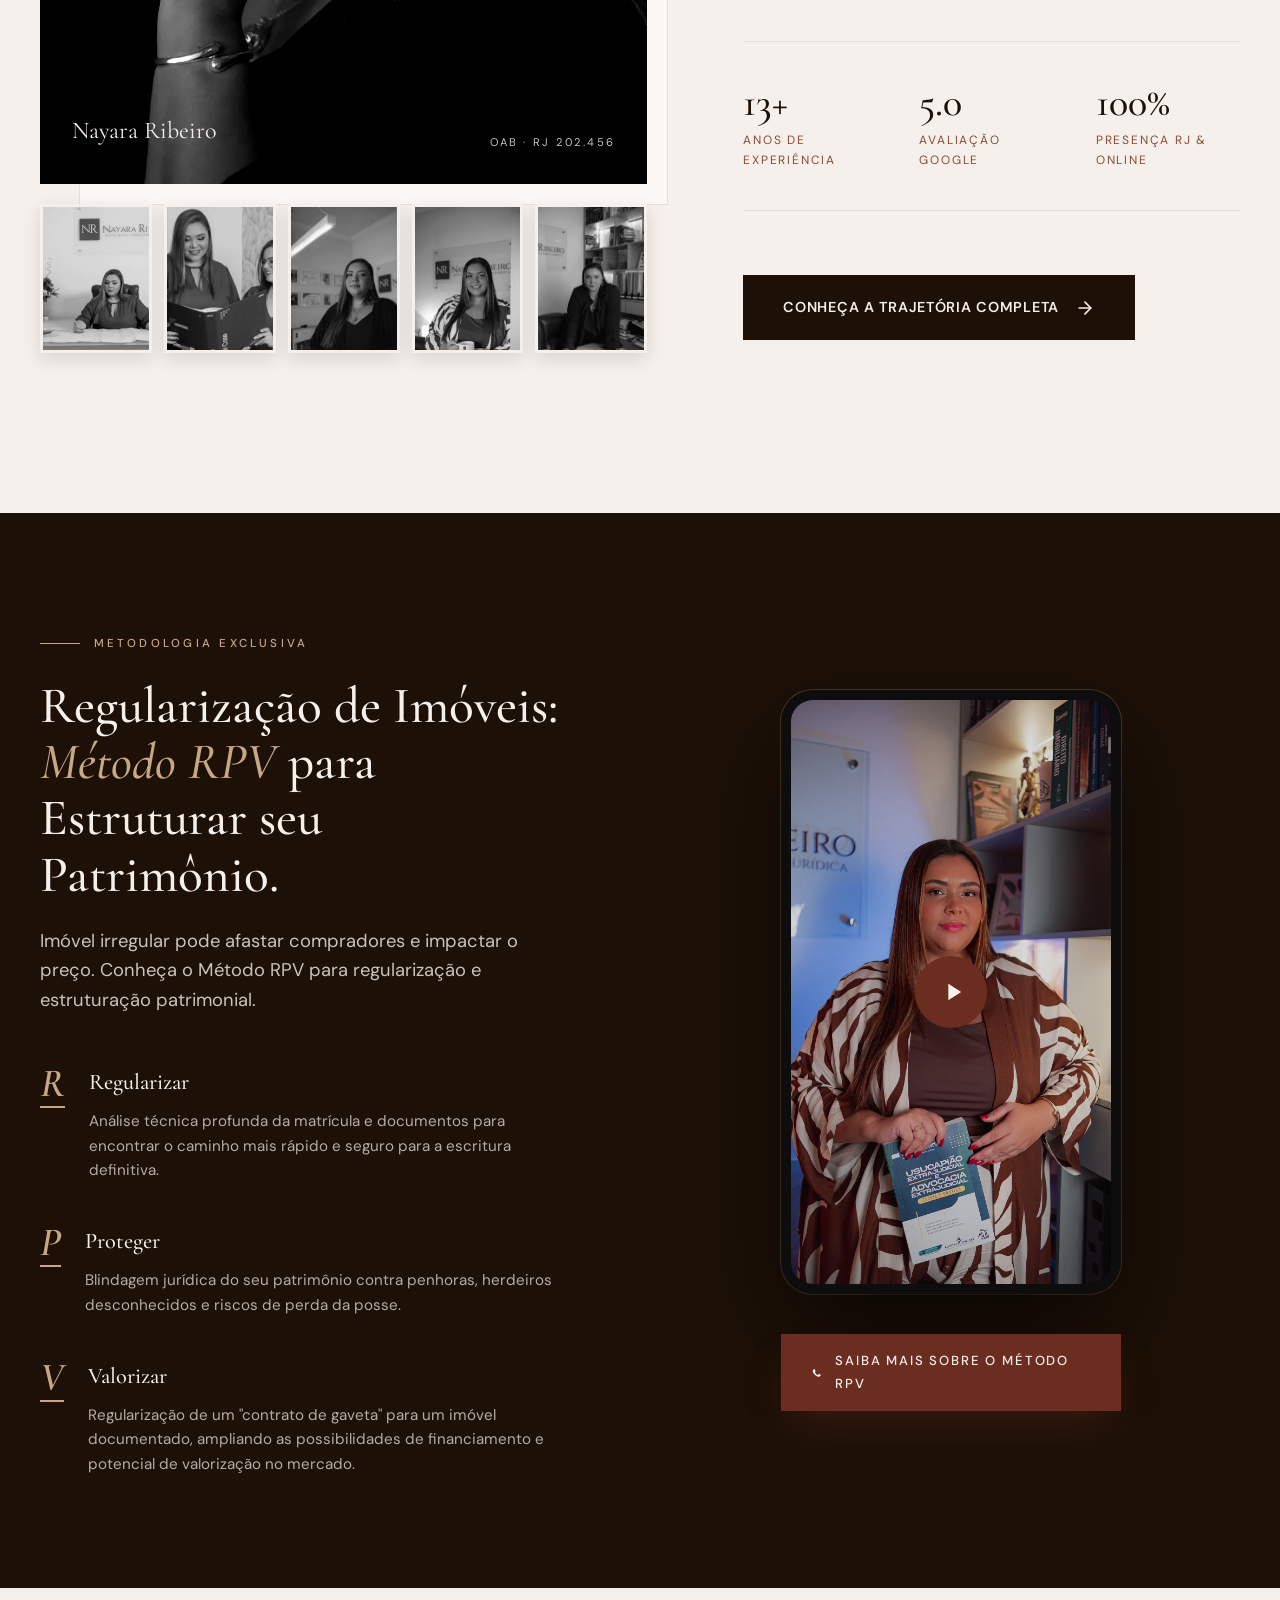
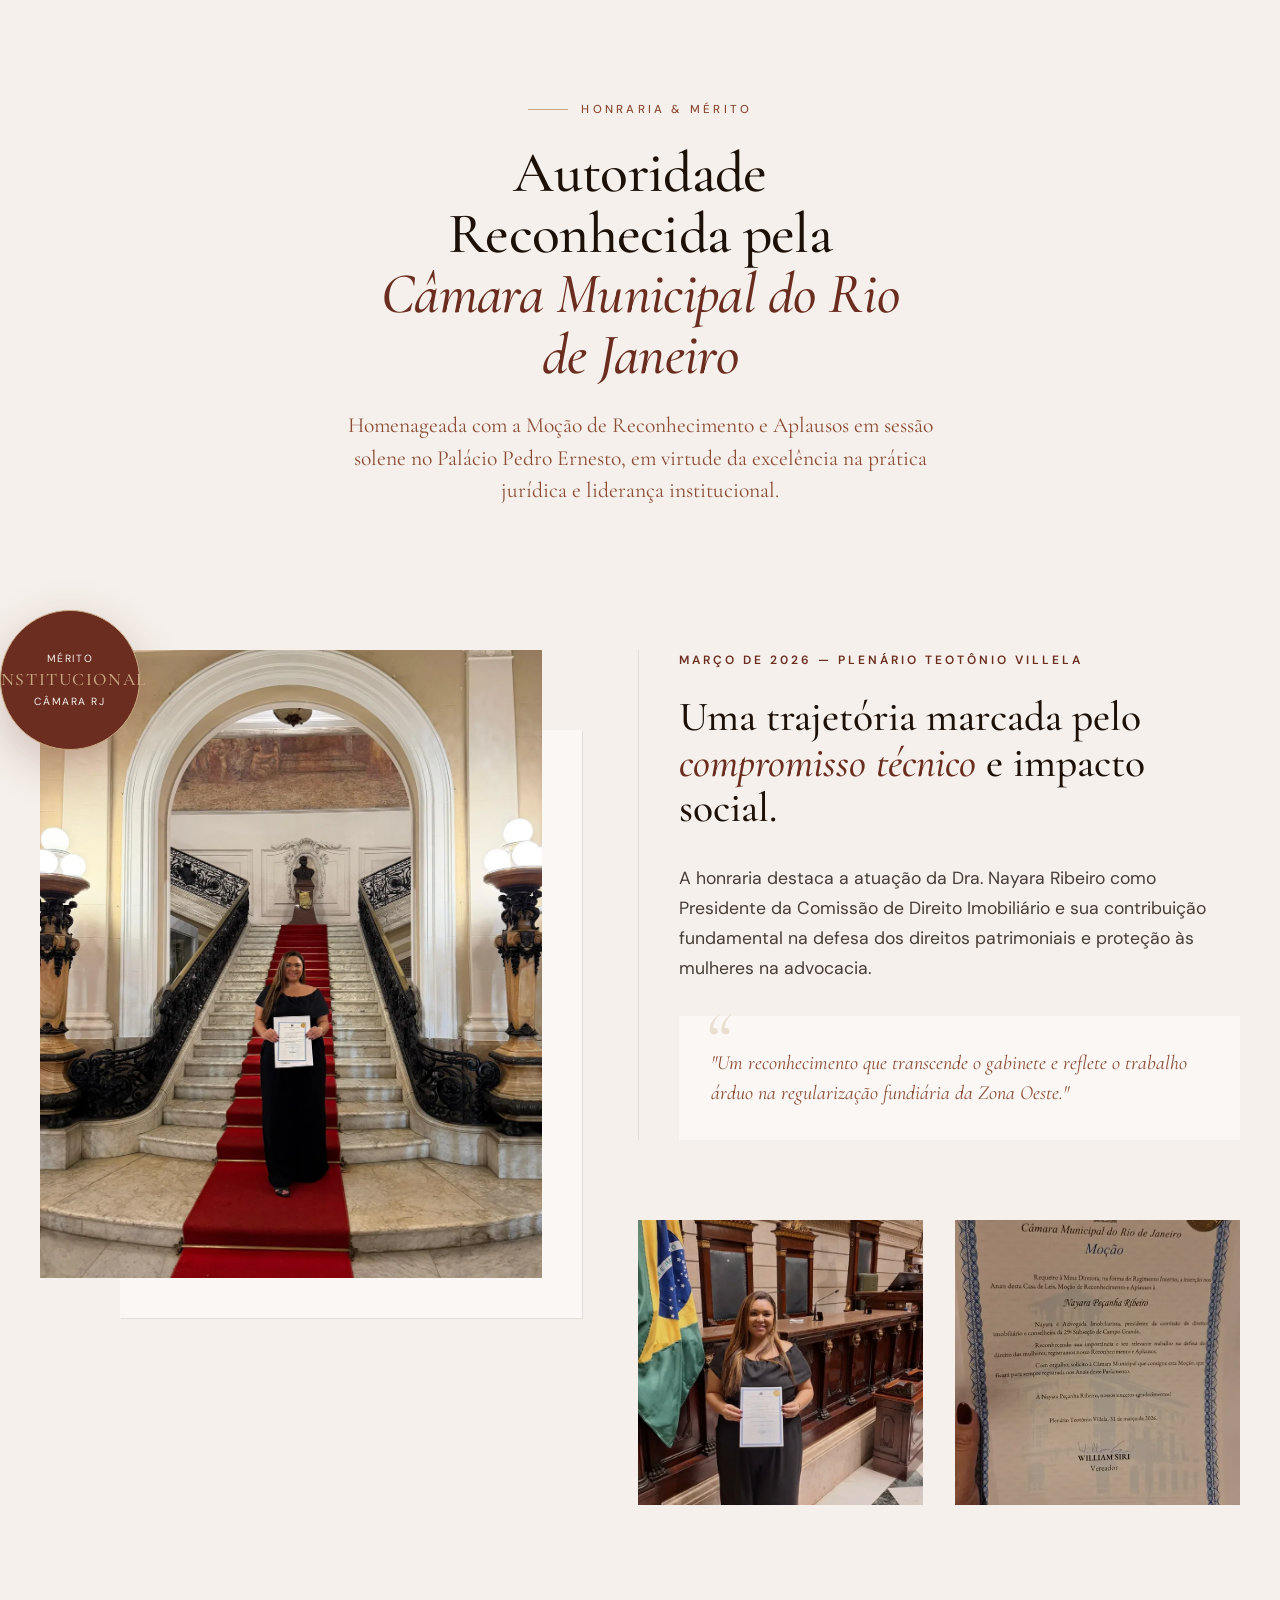
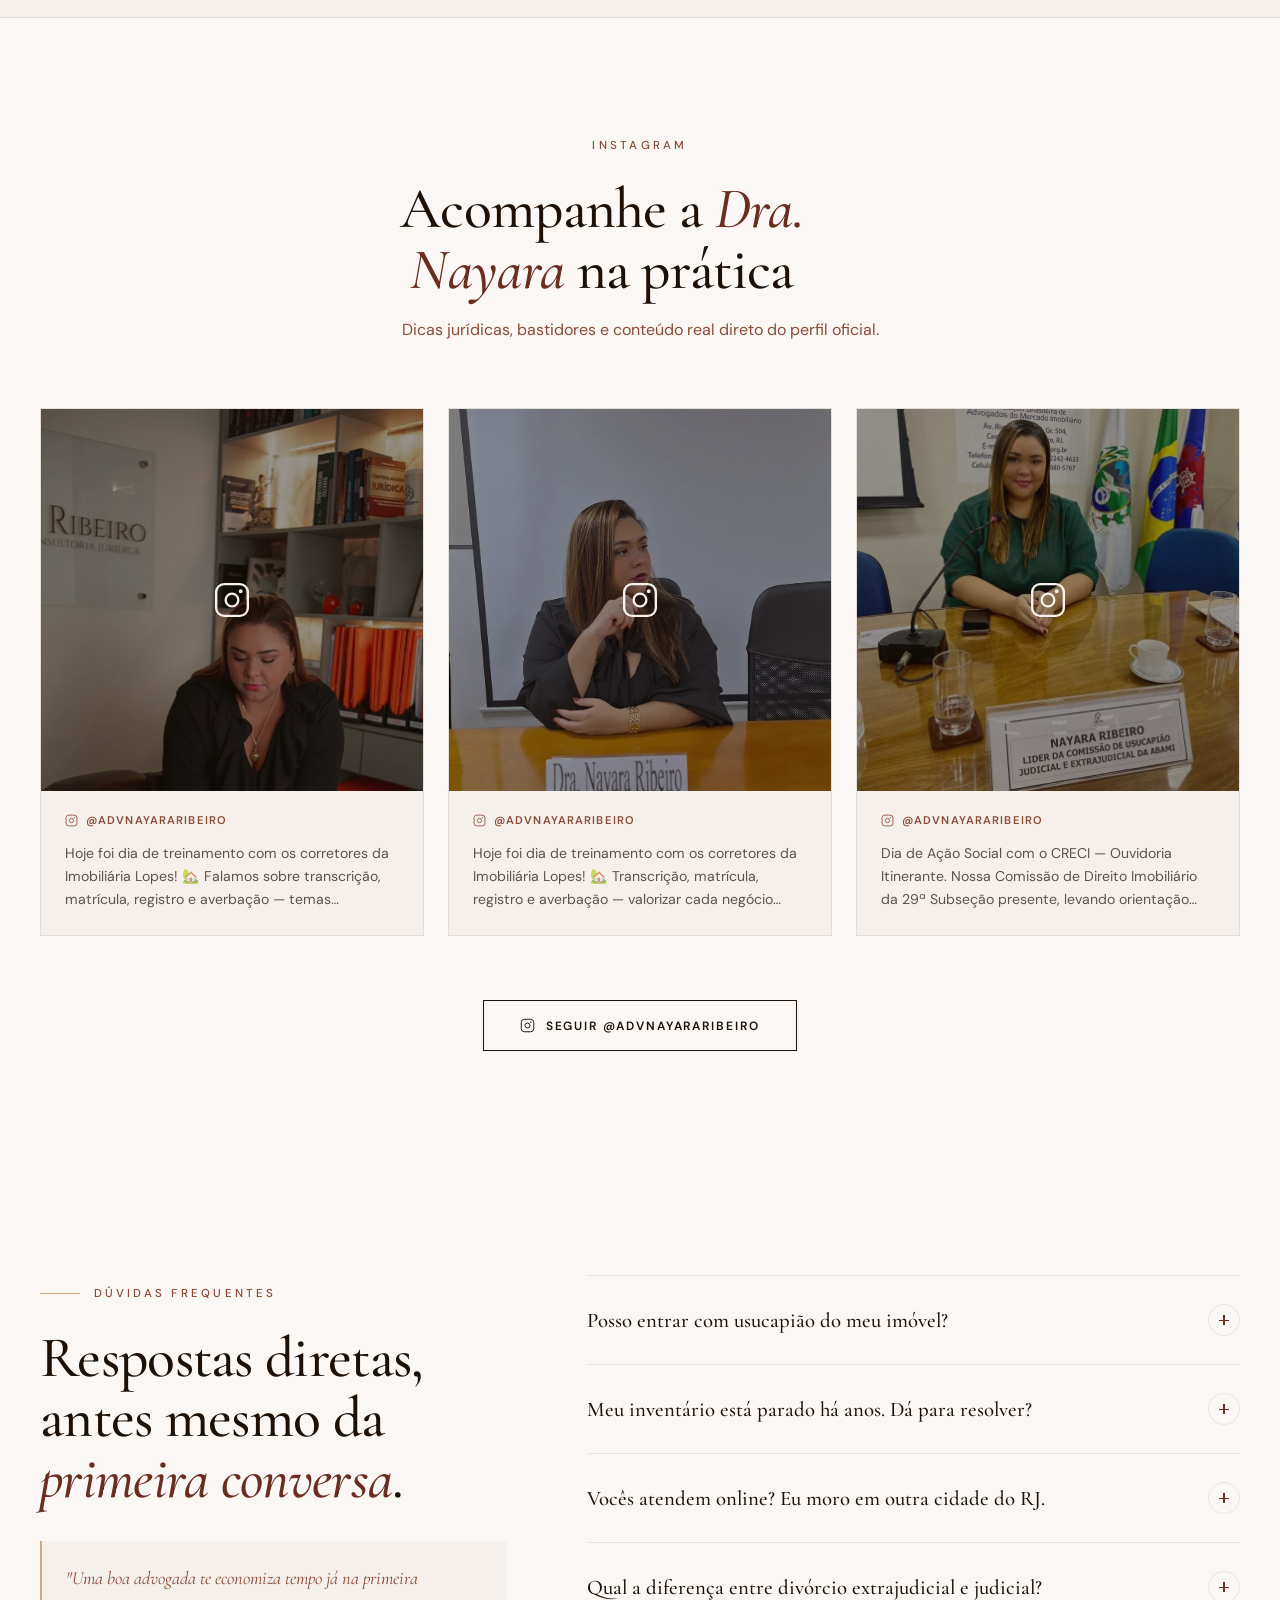
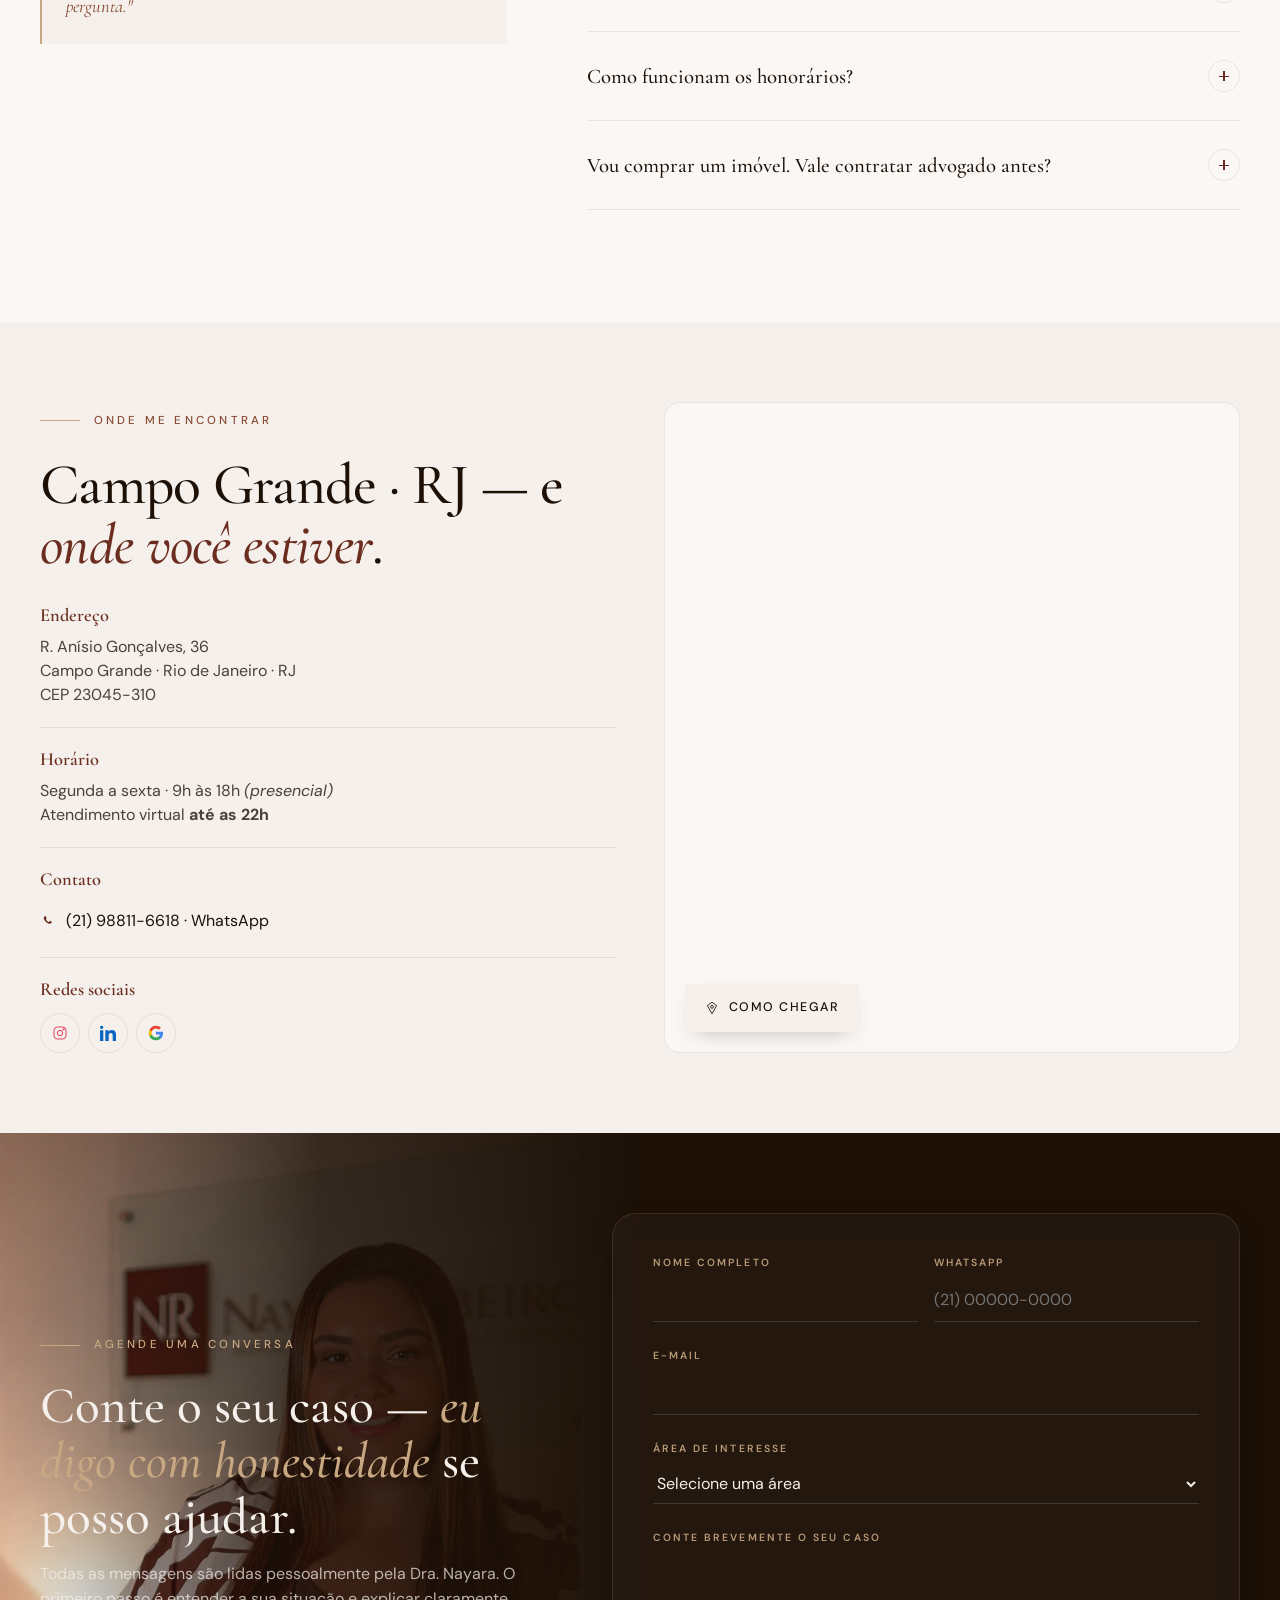
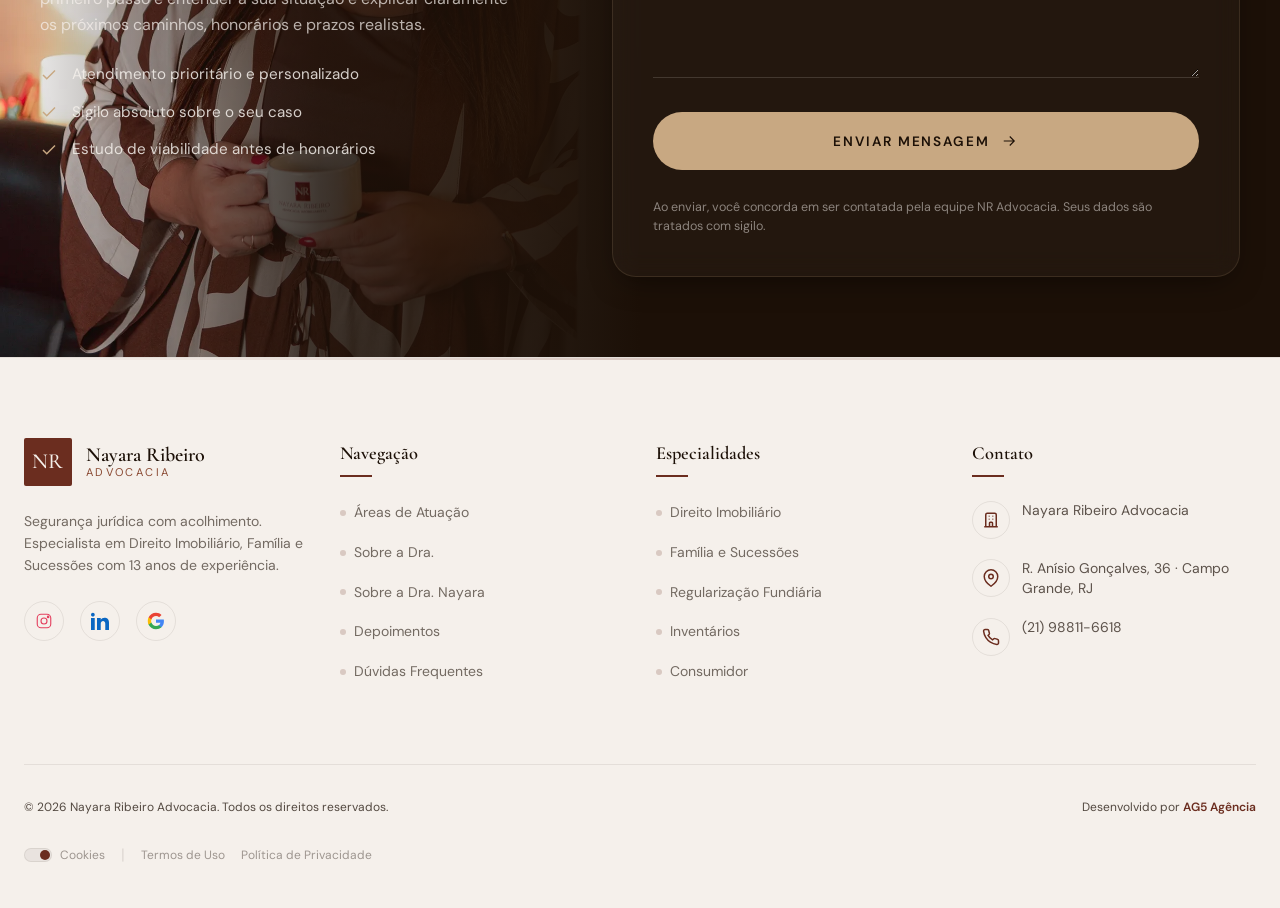
==== commit a875c88f: "fix: aj nayara" ====
--- a/index.html
+++ b/index.html
@@ -1,4 +1,4 @@
-<!DOCTYPE html>
+﻿<!DOCTYPE html>
 <html lang="pt-BR">
 <head>
 <meta charset="UTF-8">
@@ -19,12 +19,12 @@
 <link rel="preload" href="cookie-banner.css" as="style" onload="this.onload=null;this.rel='stylesheet'">
 <noscript><link rel="stylesheet" href="cookie-banner.css"></noscript>
 <!-- SEO fix: canonical com HTTPS -->
-<link rel="canonical" href="https://www.nayararibeiroadvocacia.ag5agencia.site">
+<link rel="canonical" href="https://www.nayararibeiro.adv.br">
 <link rel="icon" type="image/x-icon" href="assets/favicon-nr-advocacia.ico">
 <meta property="og:title" content="Advocacia Imobiliária em Campo Grande | NR Advocacia">
 <meta property="og:description" content="Escritório de advocacia em Campo Grande/RJ. Direito Imobiliário, Família, Sucessões e Consumidor. 13 anos de experiência. Atendimento presencial e virtual até 22h.">
-<meta property="og:url" content="http://www.nayararibeiroadvocacia.ag5agencia.site">
-<meta property="og:image" content="http://www.nayararibeiroadvocacia.ag5agencia.site/assets/nayara-ribeiro-advogada-livros-direito.webp">
+<meta property="og:url" content="https://www.nayararibeiro.adv.br">
+<meta property="og:image" content="https://www.nayararibeiro.adv.br/assets/nayara-ribeiro-advogada-livros-direito.webp">
 <meta property="og:image:width" content="900">
 <meta property="og:image:height" content="1600">
 <meta property="og:type" content="website">
@@ -33,7 +33,7 @@
 <meta name="twitter:card" content="summary_large_image">
 <meta name="twitter:title" content="Advocacia Imobiliária em Campo Grande | NR Advocacia">
 <meta name="twitter:description" content="Escritório de advocacia em Campo Grande/RJ. Direito Imobiliário, Família, Sucessões e Consumidor. 13 anos de experiência.">
-<meta name="twitter:image" content="http://www.nayararibeiroadvocacia.ag5agencia.site/assets/nayara-ribeiro-advogada-livros-direito.webp">
+<meta name="twitter:image" content="https://www.nayararibeiro.adv.br/assets/nayara-ribeiro-advogada-livros-direito.webp">
 
 <!-- Geo Tags -->
 <meta name="geo.region" content="BR-RJ">
@@ -48,14 +48,14 @@
   "@graph": [
     {
       "@type": "LegalService",
-      "@id": "http://www.nayararibeiroadvocacia.ag5agencia.site/#negocio",
+      "@id": "https://www.nayararibeiro.adv.br/#negocio",
       "name": "Nayara Ribeiro - Advogado(a) de usucapião, Inventário, divórcio e regularização imobiliária - Campo Grande/RJ - Zona Oeste",
       "alternateName": "NR Advocacia | Direito Imobiliário | Família | Sucessões | Campo Grande RJ",
-      "url": "http://www.nayararibeiroadvocacia.ag5agencia.site/",
-      "logo": "http://www.nayararibeiroadvocacia.ag5agencia.site/assets/logo-nr-advocacia-desktop.webp",
+      "url": "https://www.nayararibeiro.adv.br/",
+      "logo": "https://www.nayararibeiro.adv.br/assets/logo-nr-advocacia-desktop.webp",
       "image": [
-        "http://www.nayararibeiroadvocacia.ag5agencia.site/assets/nayara-ribeiro-advogada-livros-direito.webp",
-        "http://www.nayararibeiroadvocacia.ag5agencia.site/assets/nayara-ribeiro-advogada-retrato-preto-branco.webp"
+        "https://www.nayararibeiro.adv.br/assets/nayara-ribeiro-advogada-livros-direito.webp",
+        "https://www.nayararibeiro.adv.br/assets/nayara-ribeiro-advogada-retrato-preto-branco.webp"
       ],
       "description": "Escritório de advocacia em Campo Grande/RJ. Direito Imobiliário, Família, Sucessões e Consumidor. 13 anos de experiência. Atendimento presencial e virtual até 22h.",
       "telephone": "+55 21 98811-6618",
@@ -103,7 +103,7 @@
         "name": "Nayara Peçanha Ribeiro",
         "jobTitle": "Advogada e Fundadora do NR Advocacia",
         "description": "Advogada com atuação em Direito Imobiliário, Civil, Família e Sucessões. Especialista em regularização de imóveis, usucapião e inventários. Presidente da Comissão de Direito Imobiliário da OAB Campo Grande/RJ.",
-        "image": "http://www.nayararibeiroadvocacia.ag5agencia.site/assets/nayara-ribeiro-advogada-retrato-preto-branco.webp",
+        "image": "https://www.nayararibeiro.adv.br/assets/nayara-ribeiro-advogada-retrato-preto-branco.webp",
         "sameAs": [
           "https://www.instagram.com/advnayararibeiro/",
           "https://www.linkedin.com/in/nayara-ribeiro-72a0a4a6/"
@@ -120,7 +120,7 @@
               "name": "Divórcio Extrajudicial e Judicial",
               "description": "Separação consensual ou litigiosa, com foco em acordo, partilha e proteção da família.",
               "areaServed": "Rio de Janeiro – RJ",
-              "provider": { "@id": "http://www.nayararibeiroadvocacia.ag5agencia.site/#negocio" }
+              "provider": { "@id": "https://www.nayararibeiro.adv.br/#negocio" }
             }
           },
           {
@@ -130,7 +130,7 @@
               "name": "Pensão Alimentícia e Exoneração",
               "description": "Fixação, revisão e exoneração de pensão com cálculos atualizados e previsibilidade.",
               "areaServed": "Rio de Janeiro – RJ",
-              "provider": { "@id": "http://www.nayararibeiroadvocacia.ag5agencia.site/#negocio" }
+              "provider": { "@id": "https://www.nayararibeiro.adv.br/#negocio" }
             }
           },
           {
@@ -140,7 +140,7 @@
               "name": "Inventário Extrajudicial e Judicial",
               "description": "Encerramento do espólio, partilha de bens e liberação de imóveis presos há anos.",
               "areaServed": "Rio de Janeiro – RJ",
-              "provider": { "@id": "http://www.nayararibeiroadvocacia.ag5agencia.site/#negocio" }
+              "provider": { "@id": "https://www.nayararibeiro.adv.br/#negocio" }
             }
           },
           {
@@ -150,7 +150,7 @@
               "name": "Adjudicação Extrajudicial e Judicial",
               "description": "Formalização da propriedade quando há promessa de compra e venda não escriturada.",
               "areaServed": "Rio de Janeiro – RJ",
-              "provider": { "@id": "http://www.nayararibeiroadvocacia.ag5agencia.site/#negocio" }
+              "provider": { "@id": "https://www.nayararibeiro.adv.br/#negocio" }
             }
           },
           {
@@ -160,7 +160,7 @@
               "name": "Usucapião Extrajudicial e Judicial",
               "description": "Regularização fundiária para quem mora ou possui o imóvel há anos sem documentação.",
               "areaServed": "Rio de Janeiro – RJ",
-              "provider": { "@id": "http://www.nayararibeiroadvocacia.ag5agencia.site/#negocio" }
+              "provider": { "@id": "https://www.nayararibeiro.adv.br/#negocio" }
             }
           },
           {
@@ -170,7 +170,7 @@
               "name": "Ações Possessórias",
               "description": "Reintegração, manutenção e interdito proibitório para defender sua posse legítima.",
               "areaServed": "Rio de Janeiro – RJ",
-              "provider": { "@id": "http://www.nayararibeiroadvocacia.ag5agencia.site/#negocio" }
+              "provider": { "@id": "https://www.nayararibeiro.adv.br/#negocio" }
             }
           },
           {
@@ -180,7 +180,7 @@
               "name": "Análise para Compra e Venda de Imóveis",
               "description": "Due diligence imobiliária, leitura de matrícula e assessoria contratual antes de assinar.",
               "areaServed": "Rio de Janeiro – RJ",
-              "provider": { "@id": "http://www.nayararibeiroadvocacia.ag5agencia.site/#negocio" }
+              "provider": { "@id": "https://www.nayararibeiro.adv.br/#negocio" }
             }
           },
           {
@@ -190,7 +190,7 @@
               "name": "Assessoria a Imobiliárias e Condomínios",
               "description": "Contratos, pareceres e treinamentos jurídicos para corretores e síndicos.",
               "areaServed": "Rio de Janeiro – RJ",
-              "provider": { "@id": "http://www.nayararibeiroadvocacia.ag5agencia.site/#negocio" }
+              "provider": { "@id": "https://www.nayararibeiro.adv.br/#negocio" }
             }
           },
           {
@@ -200,7 +200,7 @@
               "name": "Ações de Defesa do Consumidor",
               "description": "Atuação contra práticas abusivas, vícios de produto e descumprimento contratual.",
               "areaServed": "Rio de Janeiro – RJ",
-              "provider": { "@id": "http://www.nayararibeiroadvocacia.ag5agencia.site/#negocio" }
+              "provider": { "@id": "https://www.nayararibeiro.adv.br/#negocio" }
             }
           },
           {
@@ -210,7 +210,7 @@
               "name": "Testamento",
               "description": "Planejamento sucessório claro para proteger sua vontade e quem você ama.",
               "areaServed": "Rio de Janeiro – RJ",
-              "provider": { "@id": "http://www.nayararibeiroadvocacia.ag5agencia.site/#negocio" }
+              "provider": { "@id": "https://www.nayararibeiro.adv.br/#negocio" }
             }
           },
           {
@@ -220,7 +220,7 @@
               "name": "Doação com Usufruto",
               "description": "Transferência patrimonial em vida com reserva de uso, segurança e economia fiscal.",
               "areaServed": "Rio de Janeiro – RJ",
-              "provider": { "@id": "http://www.nayararibeiroadvocacia.ag5agencia.site/#negocio" }
+              "provider": { "@id": "https://www.nayararibeiro.adv.br/#negocio" }
             }
           }
         ]
@@ -240,25 +240,25 @@
     },
     {
       "@type": "WebSite",
-      "@id": "http://www.nayararibeiroadvocacia.ag5agencia.site/#website",
-      "url": "http://www.nayararibeiroadvocacia.ag5agencia.site/",
+      "@id": "https://www.nayararibeiro.adv.br/#website",
+      "url": "https://www.nayararibeiro.adv.br/",
       "name": "NR Advocacia | Direito Imobiliário | Família | Sucessões | Campo Grande RJ",
-      "publisher": { "@id": "http://www.nayararibeiroadvocacia.ag5agencia.site/#negocio" },
+      "publisher": { "@id": "https://www.nayararibeiro.adv.br/#negocio" },
       "inLanguage": "pt-BR"
     },
     {
       "@type": "WebPage",
-      "@id": "http://www.nayararibeiroadvocacia.ag5agencia.site/#webpage",
-      "url": "http://www.nayararibeiroadvocacia.ag5agencia.site/",
+      "@id": "https://www.nayararibeiro.adv.br/#webpage",
+      "url": "https://www.nayararibeiro.adv.br/",
       "name": "Advocacia Imobiliária em Campo Grande | NR Advocacia",
       "description": "Escritório de advocacia em Campo Grande/RJ. Direito Imobiliário, Família, Sucessões e Consumidor. 13 anos de experiência. Atendimento presencial e virtual até 22h.",
-      "isPartOf": { "@id": "http://www.nayararibeiroadvocacia.ag5agencia.site/#website" },
-      "about": { "@id": "http://www.nayararibeiroadvocacia.ag5agencia.site/#negocio" },
+      "isPartOf": { "@id": "https://www.nayararibeiro.adv.br/#website" },
+      "about": { "@id": "https://www.nayararibeiro.adv.br/#negocio" },
       "inLanguage": "pt-BR"
     },
     {
       "@type": "FAQPage",
-      "@id": "http://www.nayararibeiroadvocacia.ag5agencia.site/#faq",
+      "@id": "https://www.nayararibeiro.adv.br/#faq",
       "mainEntity": [
         {
           "@type": "Question",
@@ -337,7 +337,7 @@
     <li><a href="#sobre">Sobre Dra</a></li>
     <li><a href="#contato">Contato</a></li>
   </ul>
-  <a class="nav__cta" href="https://wa.me/5521988116618" target="_blank" rel="noopener noreferrer" aria-label="Fale com a Dra. Nayara pelo WhatsApp – Navegação">
+  <a class="nav__cta" href="https://wa.me/5521988116618?text=Ol%C3%A1%2C%20vim%20atrav%C3%A9s%20do%20site%20e%20gostaria%20de%20falar%20com%20a%20Dra.%20Nayara." target="_blank" rel="noopener noreferrer" aria-label="Fale com a Dra. Nayara pelo WhatsApp – Navegação">
     <svg viewBox="0 0 24 24" fill="currentColor"><path d="M17.5 14.4c-.3-.2-1.8-.9-2.1-1-.3-.1-.5-.2-.7.2-.2.3-.8 1-1 1.2-.2.2-.4.2-.7.1-.3-.2-1.3-.5-2.4-1.5-.9-.8-1.5-1.8-1.7-2.1-.2-.3 0-.5.1-.6.1-.1.3-.4.5-.6.2-.2.2-.3.3-.5.1-.2 0-.4 0-.5 0-.1-.7-1.7-1-2.3-.3-.6-.5-.5-.7-.5h-.6c-.2 0-.5.1-.8.4-.3.3-1 1-1 2.5s1.1 3 1.2 3.2c.2.2 2.1 3.2 5 4.5 1.8.8 2.5.8 3.4.7.5-.1 1.7-.7 2-1.4.2-.7.2-1.2.2-1.4-.1-.2-.3-.2-.6-.4z"/></svg>
     <span>Fale no WhatsApp</span>
   </a>
@@ -364,7 +364,7 @@
     </h1>
     <p class="hero__sub">Dra. Nayara Ribeiro · <strong>13 anos</strong> de advocacia em Direito Imobiliário, Família e Sucessões. Atuo com firmeza, explico com calma, estou disponível <strong>até as 22h</strong>.</p>
     <div class="hero__ctas">
-      <a class="btn btn--primary" href="https://wa.me/5521988116618" target="_blank" rel="noopener noreferrer" aria-label="Conversar com a Dra. Nayara pelo WhatsApp">
+      <a class="btn btn--primary" href="https://wa.me/5521988116618?text=Ol%C3%A1%2C%20vim%20atrav%C3%A9s%20do%20site%20e%20gostaria%20de%20agendar%20uma%20consulta%20com%20a%20Dra.%20Nayara." target="_blank" rel="noopener noreferrer" aria-label="Conversar com a Dra. Nayara pelo WhatsApp">
         <svg viewBox="0 0 24 24" fill="currentColor"><path d="M17.5 14.4c-.3-.2-1.8-.9-2.1-1-.3-.1-.5-.2-.7.2-.2.3-.8 1-1 1.2-.2.2-.4.2-.7.1-.3-.2-1.3-.5-2.4-1.5-.9-.8-1.5-1.8-1.7-2.1-.2-.3 0-.5.1-.6.1-.1.3-.4.5-.6.2-.2.2-.3.3-.5.1-.2 0-.4 0-.5 0-.1-.7-1.7-1-2.3-.3-.6-.5-.5-.7-.5h-.6c-.2 0-.5.1-.8.4-.3.3-1 1-1 2.5s1.1 3 1.2 3.2c.2.2 2.1 3.2 5 4.5 1.8.8 2.5.8 3.4.7.5-.1 1.7-.7 2-1.4.2-.7.2-1.2.2-1.4-.1-.2-.3-.2-.6-.4z"/></svg>
         <span>Conversar no WhatsApp</span>
       </a>
@@ -509,7 +509,7 @@
     </div>
     <div class="services__footer reveal">
       <p>Não encontrou a sua situação? <em>Converse comigo — eu digo se posso ajudar.</em></p>
-      <a class="btn btn--primary" href="https://wa.me/5521988116618" target="_blank" rel="noopener noreferrer">
+      <a class="btn btn--primary" href="https://wa.me/5521988116618?text=Ol%C3%A1%2C%20vim%20atrav%C3%A9s%20do%20site%20e%20n%C3%A3o%20encontrei%20minha%20situa%C3%A7%C3%A3o%20nos%20servi%C3%A7os.%20Gostaria%20de%20saber%20se%20a%20Dra.%20Nayara%20pode%20me%20ajudar." target="_blank" rel="noopener noreferrer">
         <span>Falar com a Dra. Nayara</span>
         <svg viewBox="0 0 24 24" fill="none" stroke="currentColor" stroke-width="1.5"><path d="M5 12h14M13 6l6 6-6 6"/></svg>
       </a>
@@ -666,7 +666,7 @@
             </div>
           </div>
           <div class="rpv-method__video-cta">
-            <a href="https://wa.me/5521988116618" target="_blank" rel="noopener noreferrer" class="btn btn--primary">
+            <a href="https://wa.me/5521988116618?text=Ol%C3%A1%2C%20vim%20atrav%C3%A9s%20do%20site%20e%20quero%20saber%20mais%20sobre%20o%20M%C3%A9todo%20RPV." target="_blank" rel="noopener noreferrer" class="btn btn--primary">
               <svg viewBox="0 0 24 24" fill="currentColor"><path d="M17.5 14.4c-.3-.2-1.8-.9-2.1-1-.3-.1-.5-.2-.7.2-.2.3-.8 1-1 1.2-.2.2-.4.2-.7.1-.3-.2-1.3-.5-2.4-1.5-.9-.8-1.5-1.8-1.7-2.1-.2-.3 0-.5.1-.6.1-.1.3-.4.5-.6.2-.2.2-.3.3-.5.1-.2 0-.4 0-.5 0-.1-.7-1.7-1-2.3-.3-.6-.5-.5-.7-.5h-.6c-.2 0-.5.1-.8.4-.3.3-1 1-1 2.5s1.1 3 1.2 3.2c.2.2 2.1 3.2 5 4.5 1.8.8 2.5.8 3.4.7.5-.1 1.7-.7 2-1.4.2-.7.2-1.2.2-1.4-.1-.2-.3-.2-.6-.4z"/></svg>
               <span>Saiba mais sobre o Método RPV</span>
             </a>
@@ -828,7 +828,7 @@
 
         <h3>Contato</h3>
         <div class="location__contacts">
-          <a class="location__contact" href="https://wa.me/5521988116618" target="_blank" rel="noopener noreferrer">
+          <a class="location__contact" href="https://wa.me/5521988116618?text=Ol%C3%A1%2C%20vim%20atrav%C3%A9s%20do%20site%20e%20gostaria%20de%20entrar%20em%20contato%20com%20a%20Dra.%20Nayara." target="_blank" rel="noopener noreferrer">
             <svg viewBox="0 0 24 24" fill="currentColor"><path d="M17.5 14.4c-.3-.2-1.8-.9-2.1-1-.3-.1-.5-.2-.7.2-.2.3-.8 1-1 1.2-.2.2-.4.2-.7.1-.3-.2-1.3-.5-2.4-1.5-.9-.8-1.5-1.8-1.7-2.1-.2-.3 0-.5.1-.6.1-.1.3-.4.5-.6.2-.2.2-.3.3-.5.1-.2 0-.4 0-.5 0-.1-.7-1.7-1-2.3-.3-.6-.5-.5-.7-.5h-.6c-.2 0-.5.1-.8.4-.3.3-1 1-1 2.5s1.1 3 1.2 3.2c.2.2 2.1 3.2 5 4.5 1.8.8 2.5.8 3.4.7.5-.1 1.7-.7 2-1.4.2-.7.2-1.2.2-1.4-.1-.2-.3-.2-.6-.4z"/></svg>
             <span>(21) 98811-6618 · WhatsApp</span>
           </a>
@@ -1009,7 +1009,7 @@
             <span class="footer-contact-text">R. Anísio Gonçalves, 36 · Campo Grande, RJ</span>
           </a>
           <!-- WhatsApp -->
-          <a href="https://wa.me/5521988116618" target="_blank" rel="noopener noreferrer" class="footer-contact-item">
+          <a href="https://wa.me/5521988116618?text=Ol%C3%A1%2C%20vim%20atrav%C3%A9s%20do%20site%20e%20gostaria%20de%20falar%20com%20a%20Dra.%20Nayara." target="_blank" rel="noopener noreferrer" class="footer-contact-item">
             <div class="footer-contact-icon">
               <svg viewBox="0 0 24 24" fill="none" stroke="currentColor" stroke-width="2"><path d="M22 16.92v3a2 2 0 0 1-2.18 2 19.79 19.79 0 0 1-8.63-3.07 19.5 19.5 0 0 1-6-6 19.79 19.79 0 0 1-3.07-8.67A2 2 0 0 1 4.11 2h3a2 2 0 0 1 2 1.72 12.84 12.84 0 0 0 .7 2.81 2 2 0 0 1-.45 2.11L8.09 9.91a16 16 0 0 0 6 6l1.27-1.27a2 2 0 0 1 2.11-.45 12.84 12.84 0 0 0 2.81.7A2 2 0 0 1 22 16.92z"></path></svg>
             </div>
@@ -1050,7 +1050,7 @@
 </footer>
 
 <!-- ============ WHATSAPP FLOAT ============ -->
-<a class="whatsapp-float" href="https://wa.me/5521988116618" target="_blank" rel="noopener noreferrer" aria-label="WhatsApp">
+<a class="whatsapp-float" href="https://wa.me/5521988116618?text=Ol%C3%A1%2C%20vim%20atrav%C3%A9s%20do%20site%20e%20gostaria%20de%20falar%20com%20a%20Dra.%20Nayara." target="_blank" rel="noopener noreferrer" aria-label="WhatsApp">
   <svg viewBox="0 0 24 24" fill="currentColor"><path d="M17.5 14.4c-.3-.2-1.8-.9-2.1-1-.3-.1-.5-.2-.7.2-.2.3-.8 1-1 1.2-.2.2-.4.2-.7.1-.3-.2-1.3-.5-2.4-1.5-.9-.8-1.5-1.8-1.7-2.1-.2-.3 0-.5.1-.6.1-.1.3-.4.5-.6.2-.2.2-.3.3-.5.1-.2 0-.4 0-.5 0-.1-.7-1.7-1-2.3-.3-.6-.5-.5-.7-.5h-.6c-.2 0-.5.1-.8.4-.3.3-1 1-1 2.5s1.1 3 1.2 3.2c.2.2 2.1 3.2 5 4.5 1.8.8 2.5.8 3.4.7.5-.1 1.7-.7 2-1.4.2-.7.2-1.2.2-1.4-.1-.2-.3-.2-.6-.4zM12 .5C5.6.5.4 5.7.4 12.1c0 2 .5 4 1.5 5.7L.2 23.5l5.9-1.5c1.7.9 3.6 1.4 5.5 1.4h.4C18.4 23.4 23.6 18.2 23.6 11.9 23.6 8.8 22.4 5.9 20.2 3.7 18 1.5 15 .5 12 .5zm0 20.7c-1.7 0-3.4-.5-4.9-1.3l-.3-.2-3.5.9.9-3.4-.2-.4c-.9-1.5-1.4-3.2-1.4-4.9C2.6 6.7 6.8 2.5 12 2.5c2.5 0 4.9 1 6.7 2.8 1.8 1.8 2.8 4.2 2.8 6.7 0 5.2-4.3 9.2-9.5 9.2z"/></svg>
 </a>
 
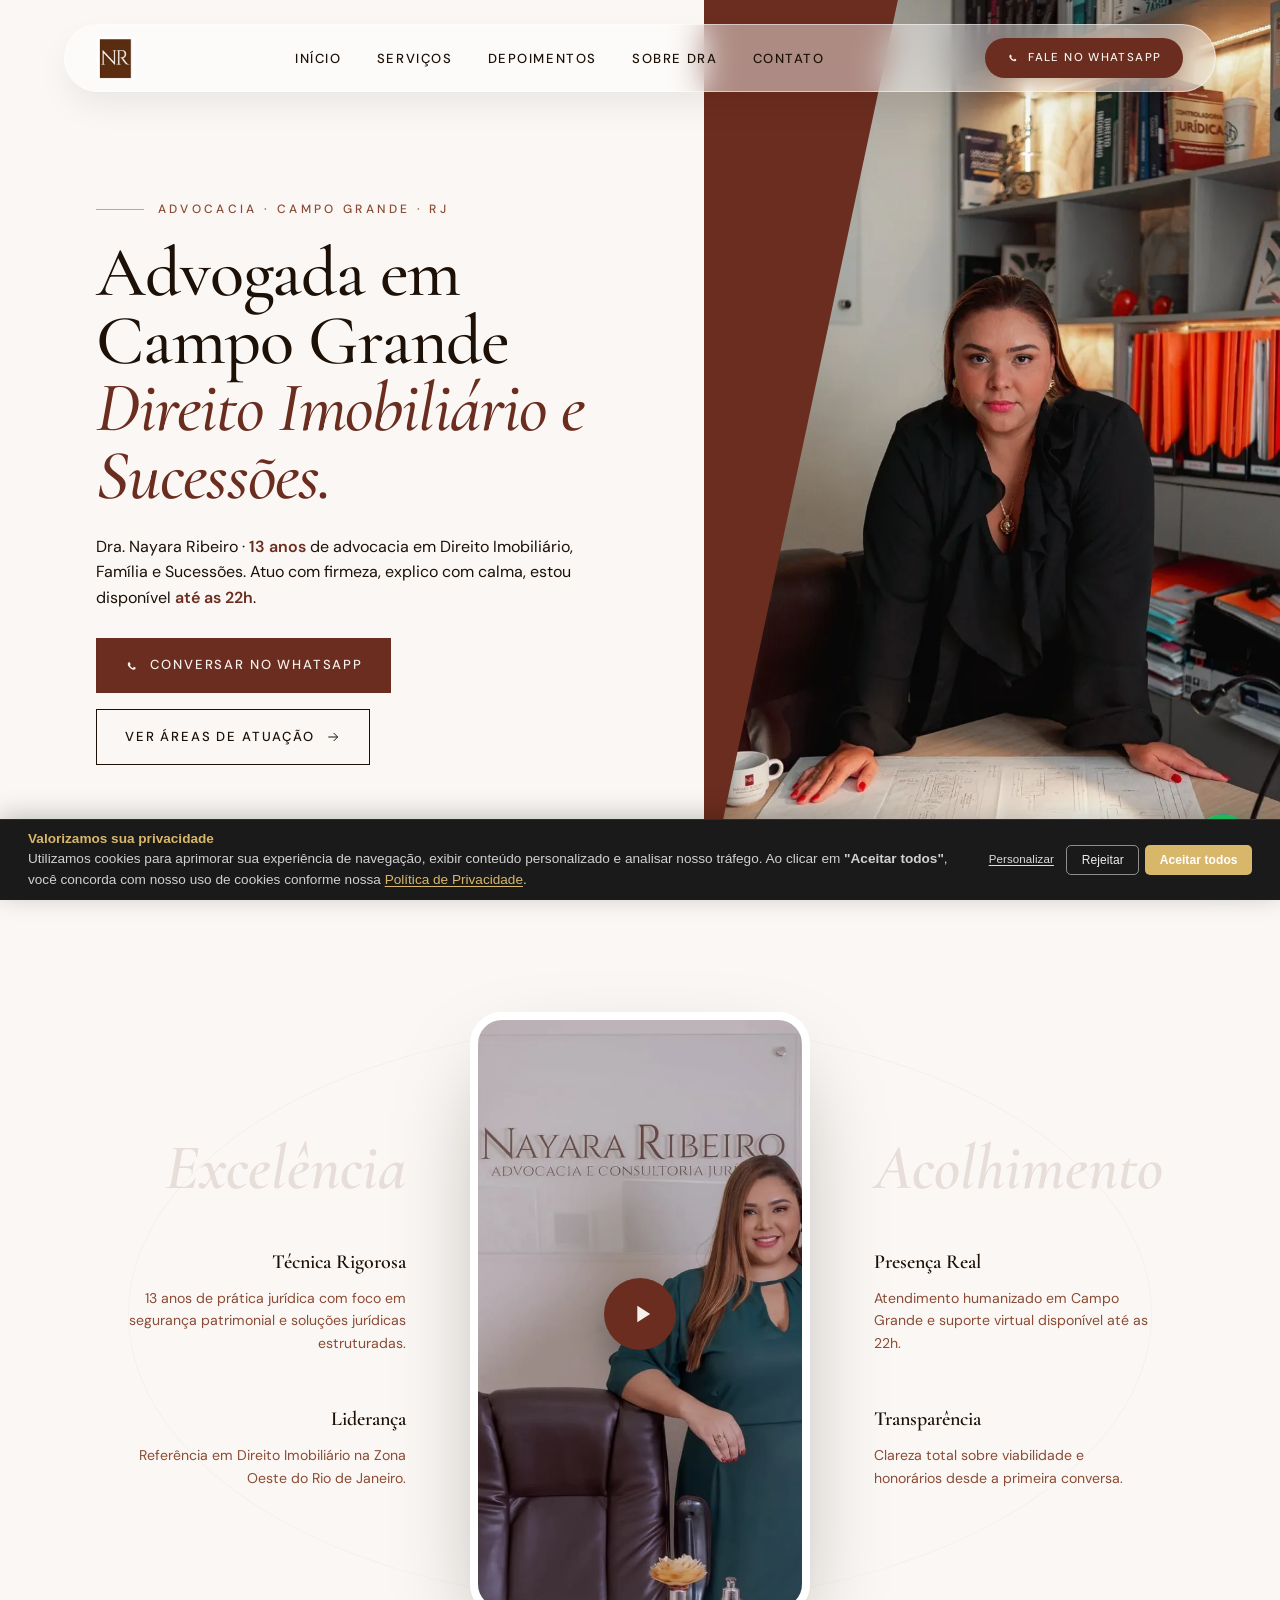
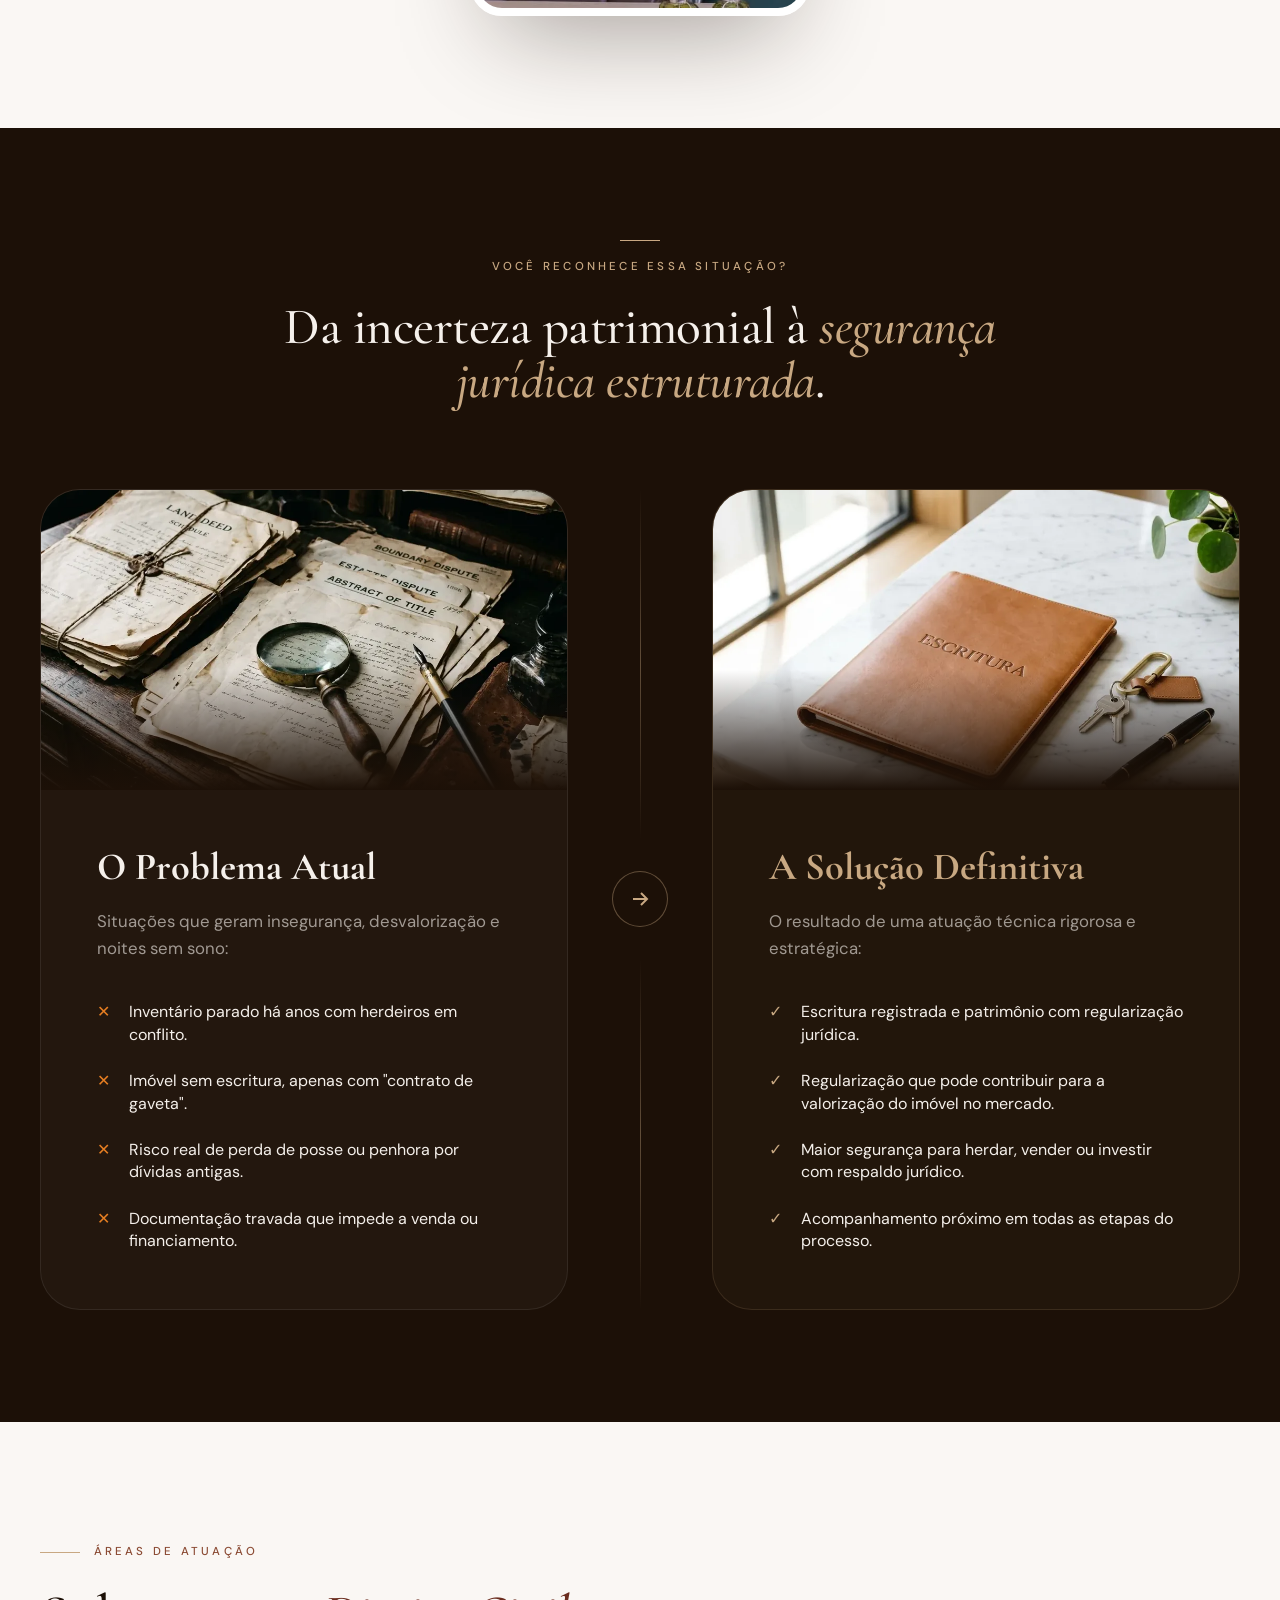
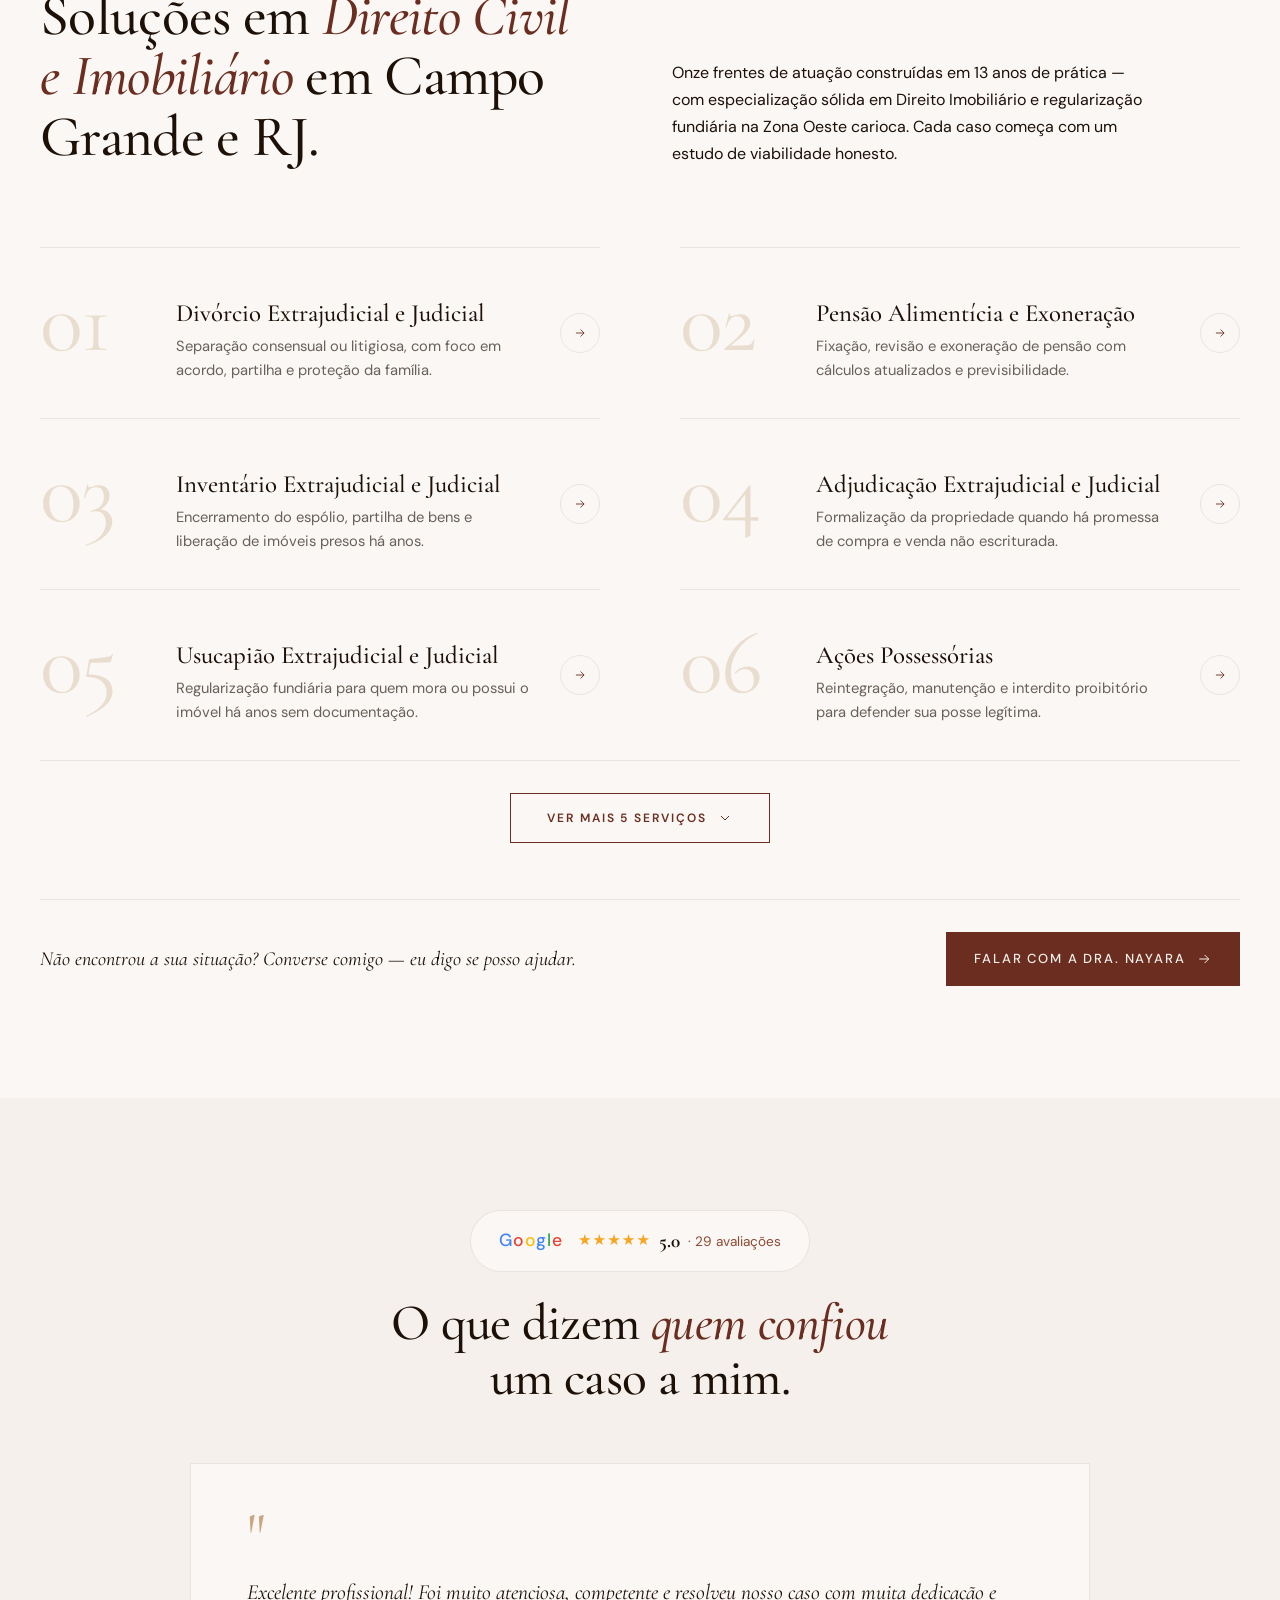
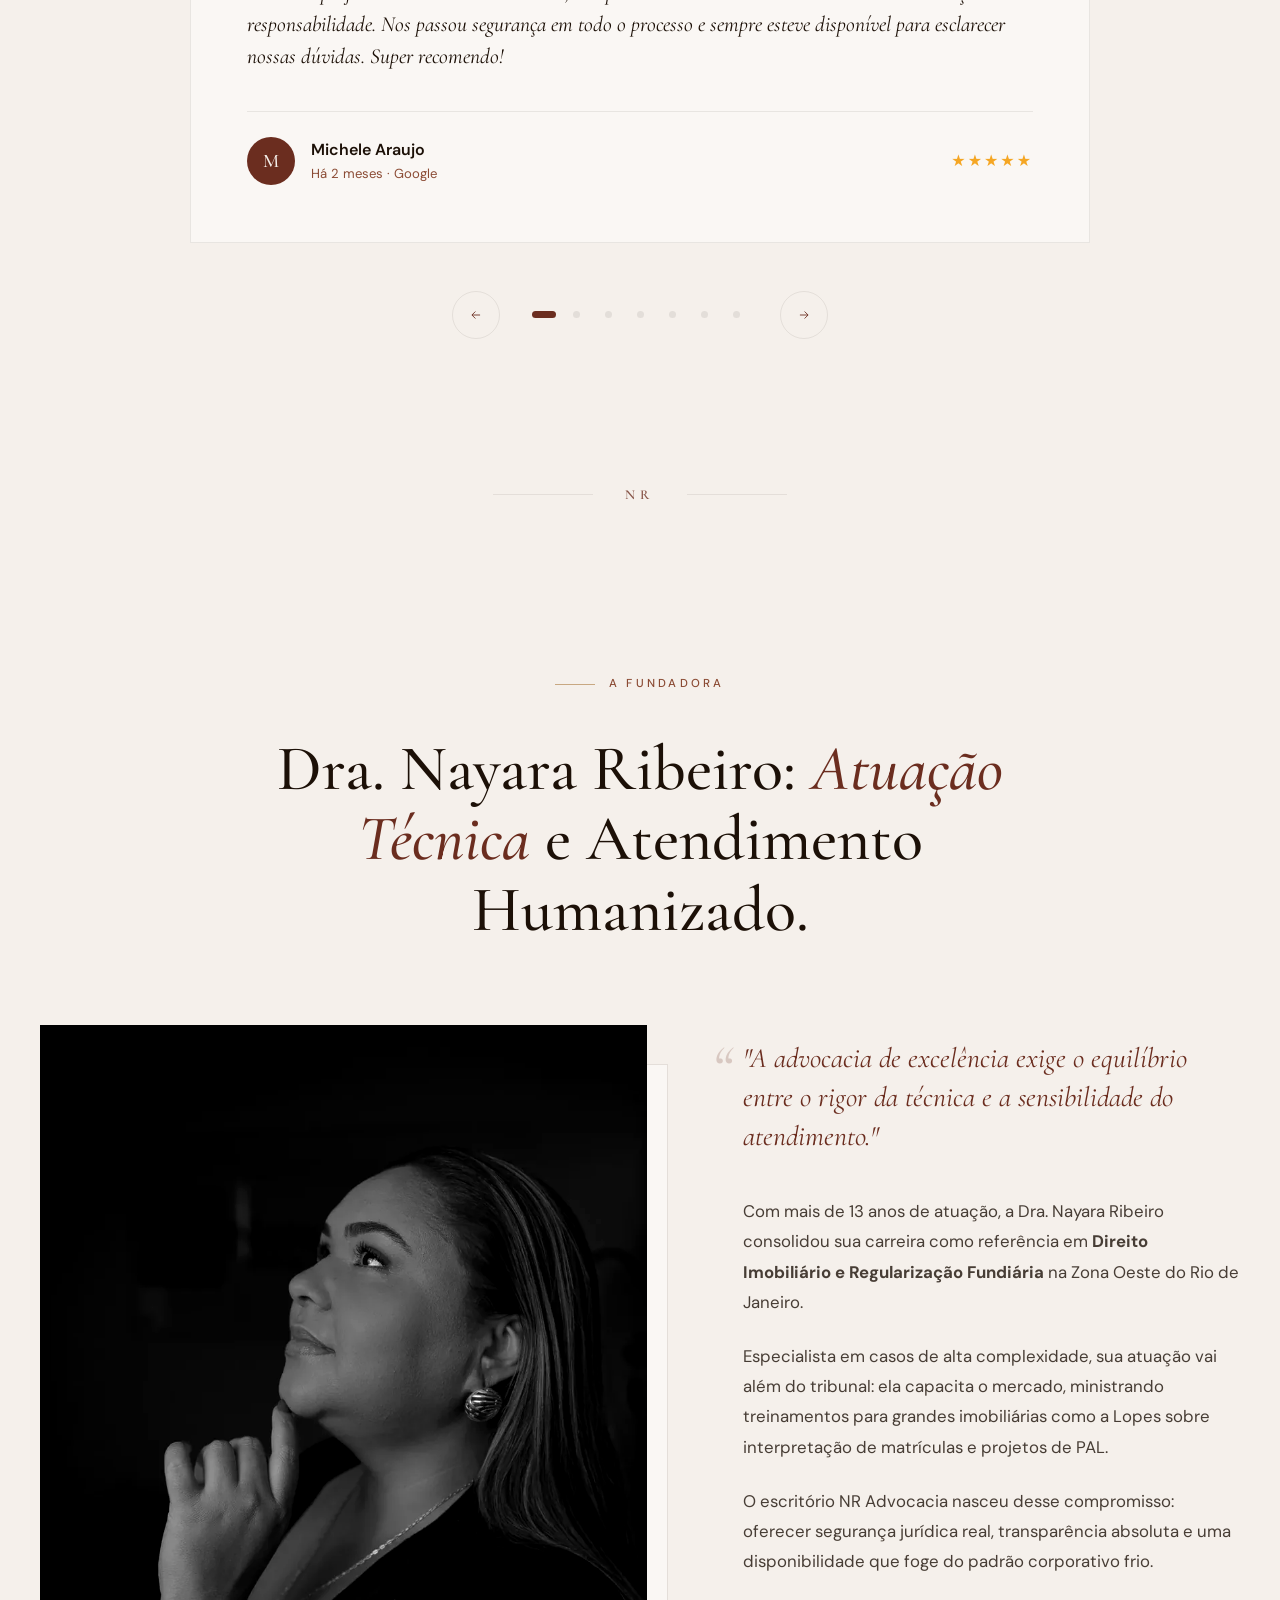
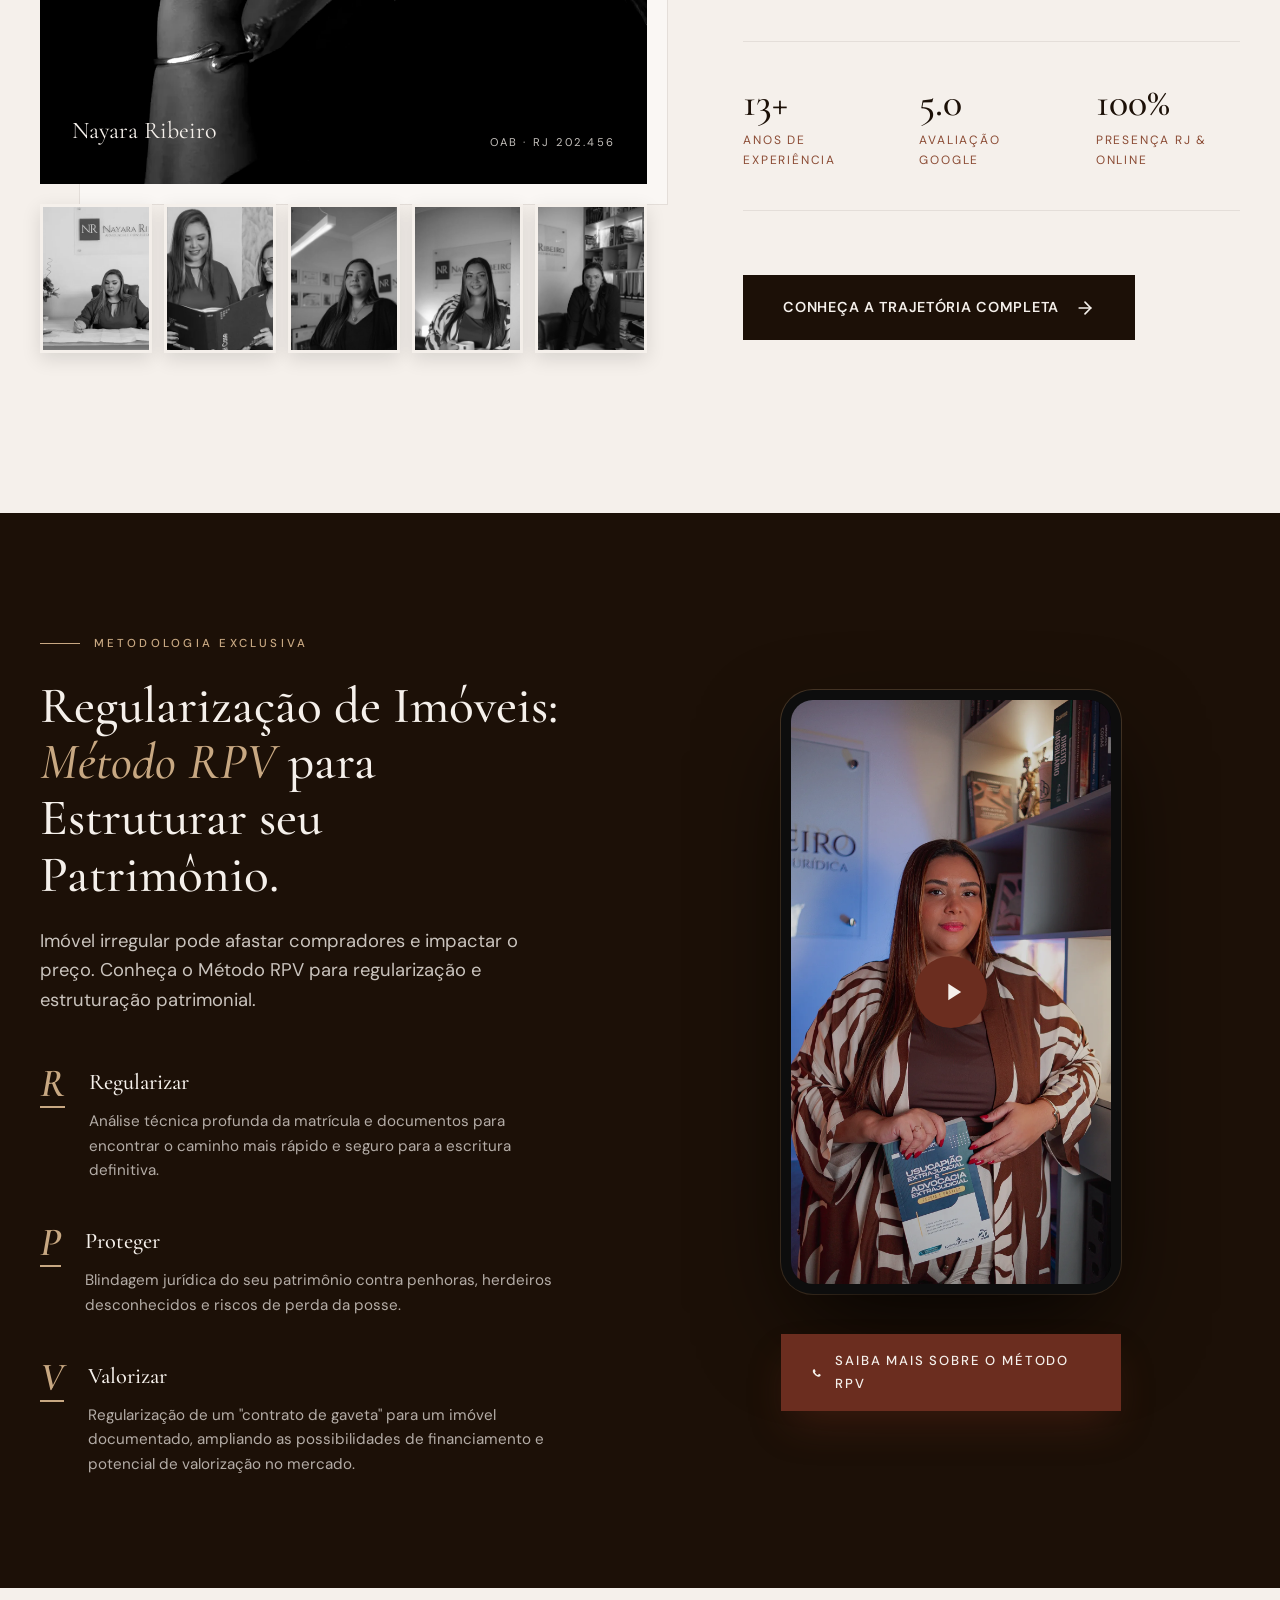
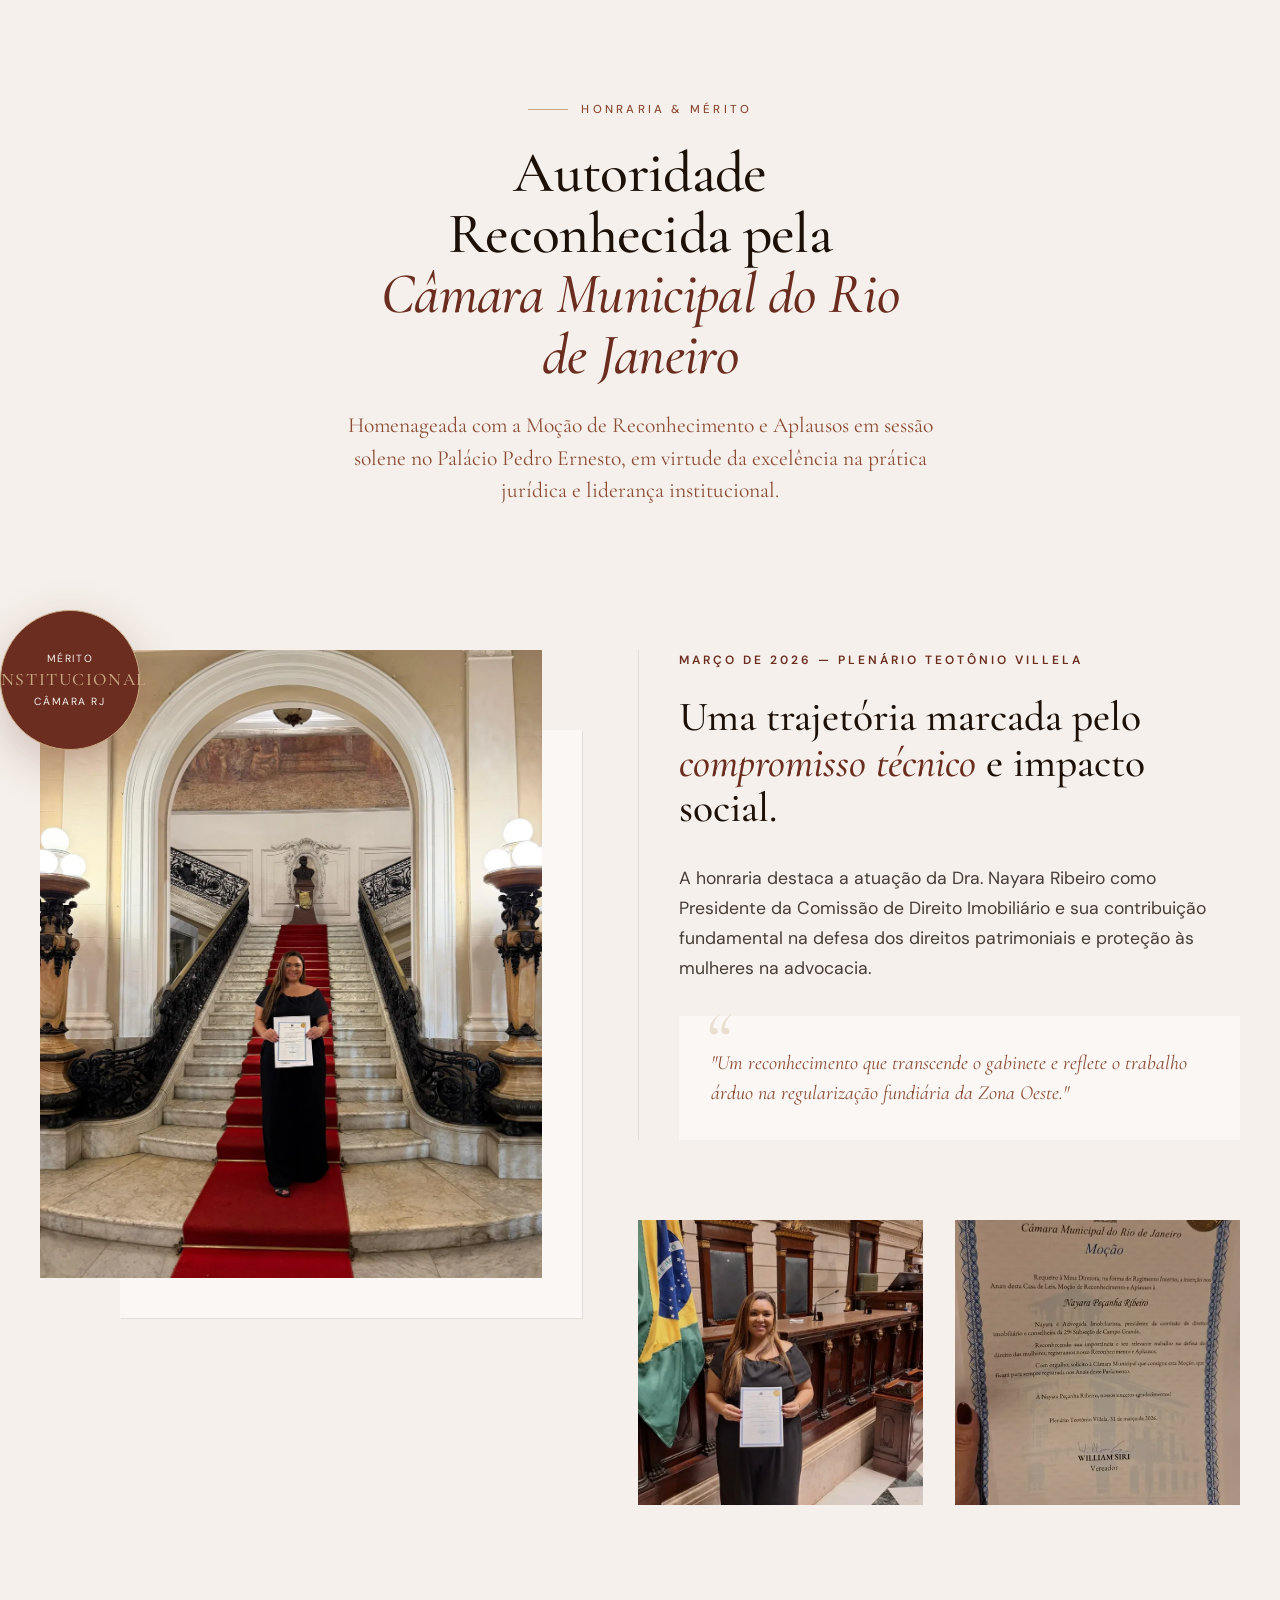
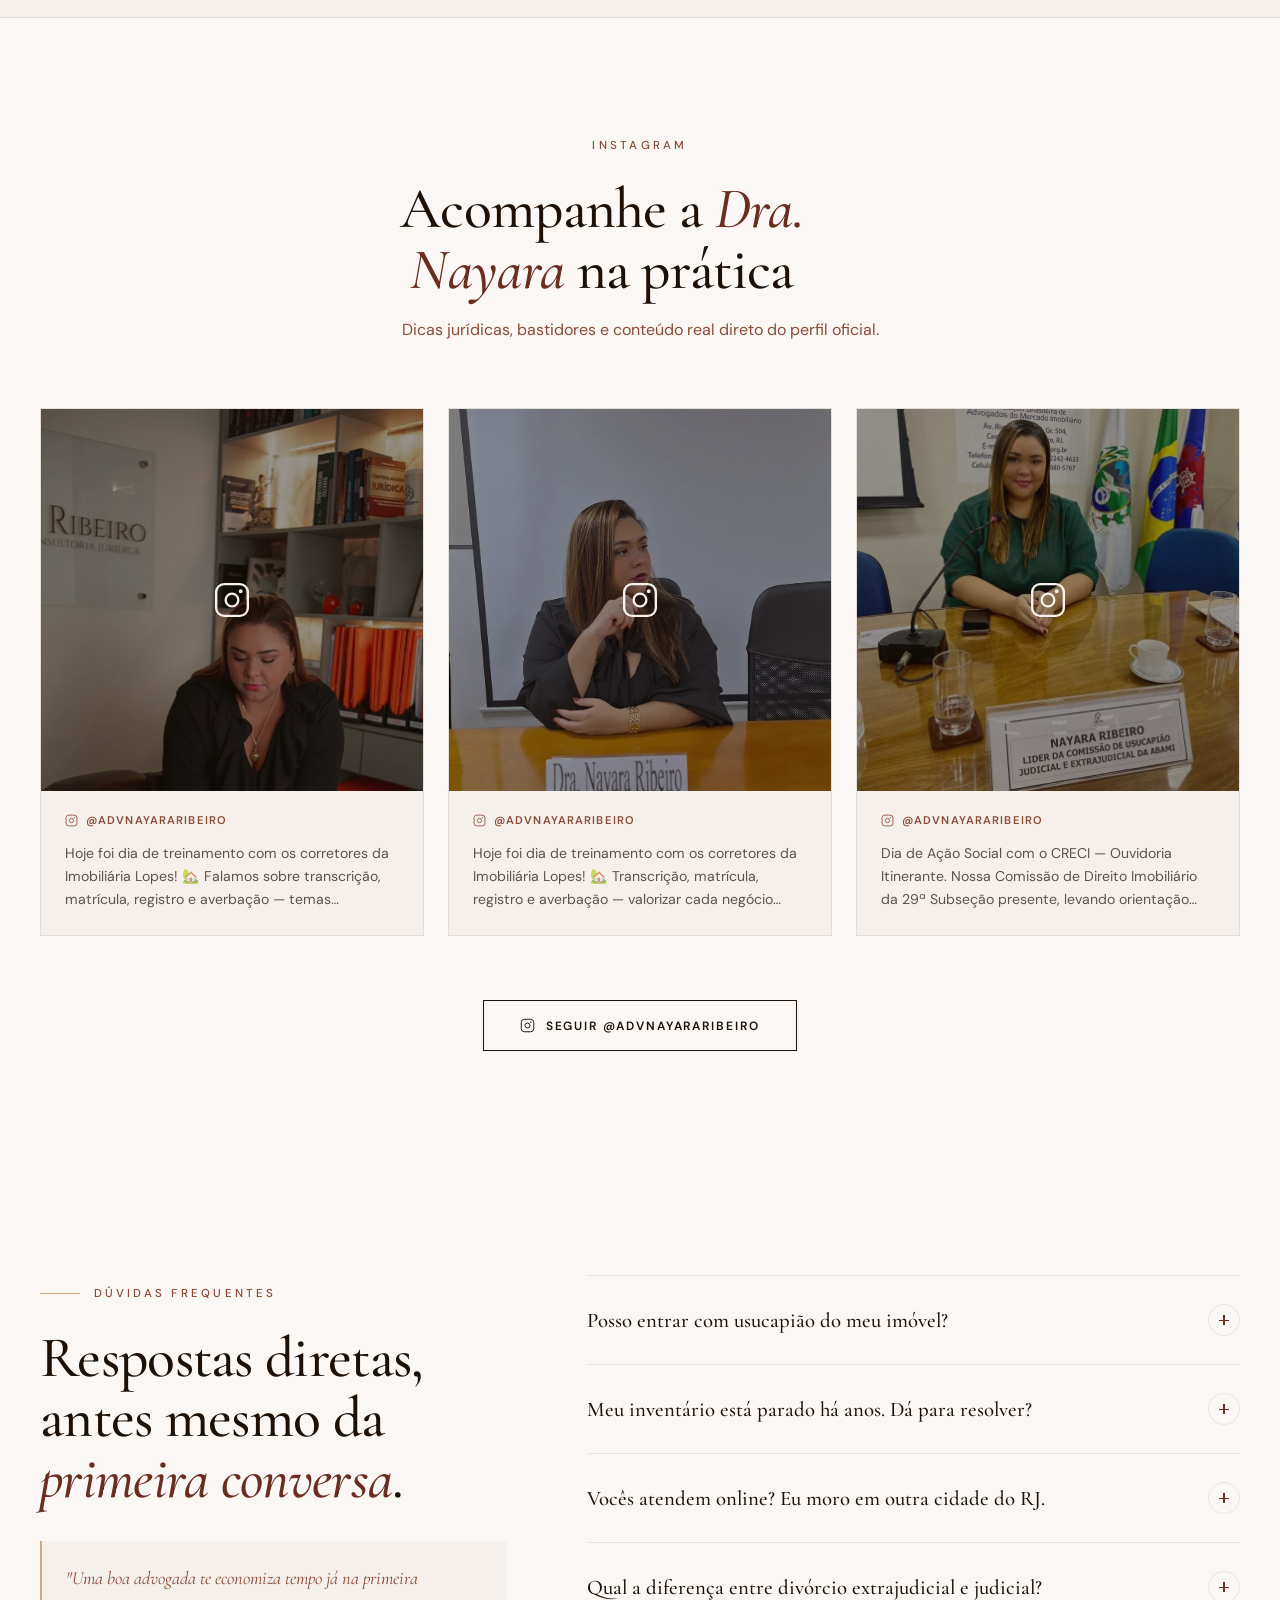
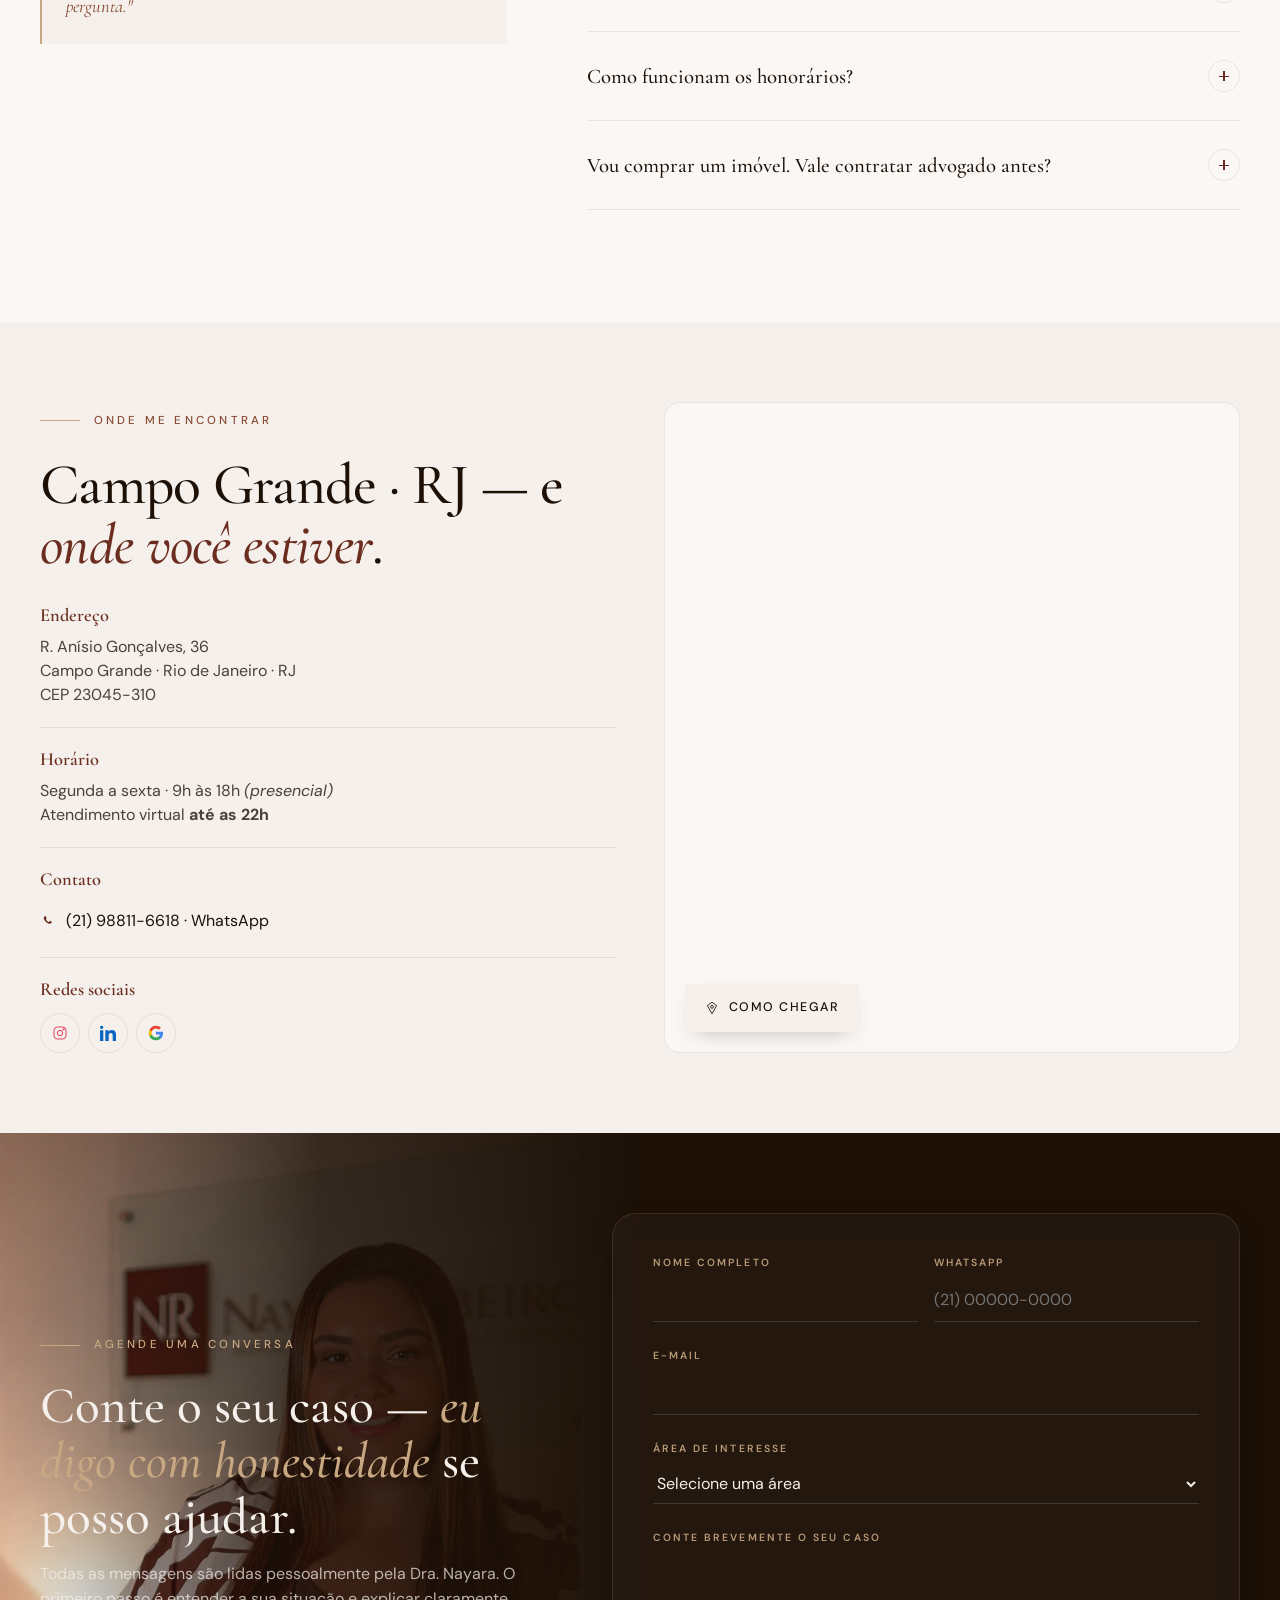
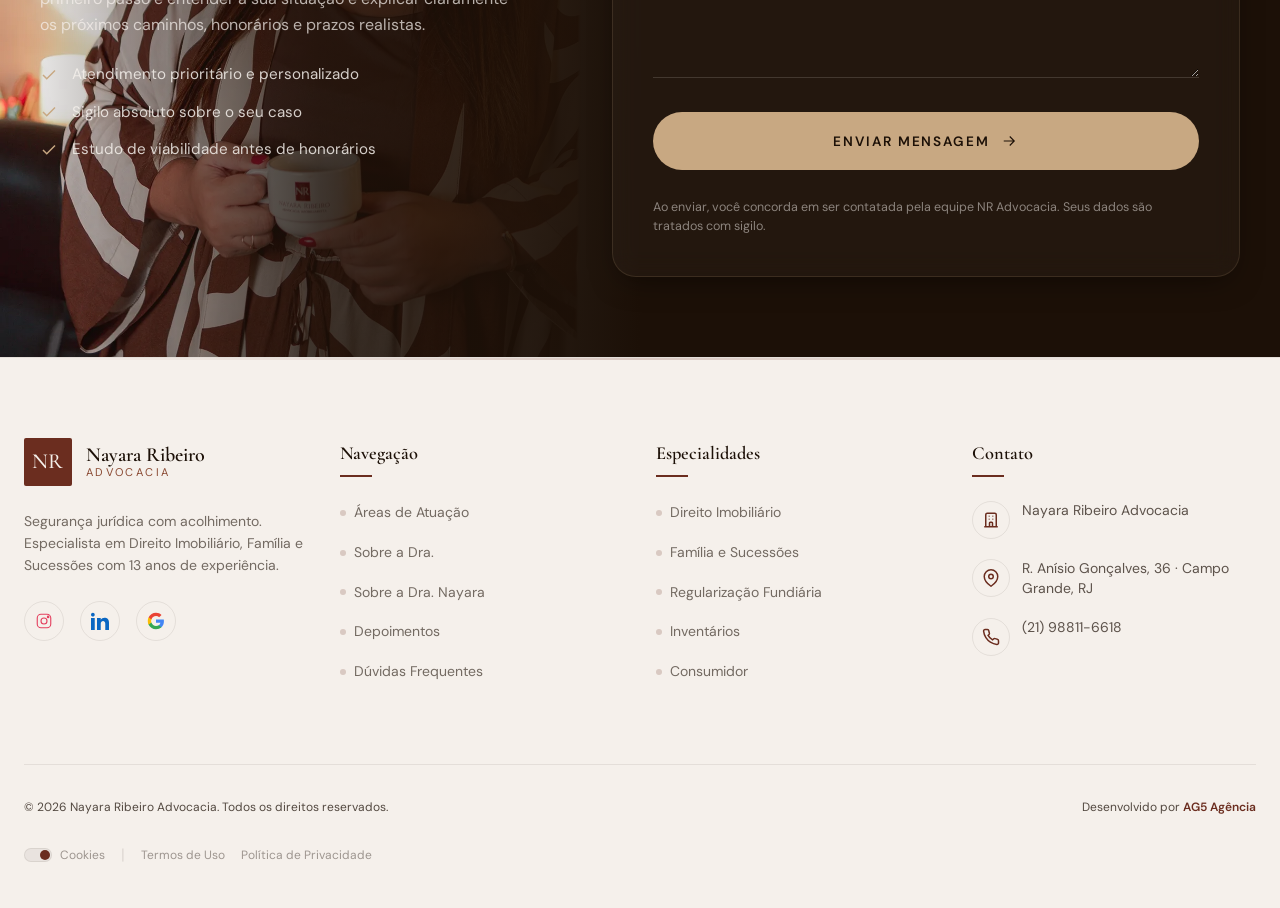
==== commit 3104f4c7: "fix: aj nayara" ====
--- a/index.html
+++ b/index.html
@@ -1050,9 +1050,17 @@
 </footer>
 
 <!-- ============ WHATSAPP FLOAT ============ -->
-<a class="whatsapp-float" href="https://wa.me/5521988116618?text=Ol%C3%A1%2C%20vim%20atrav%C3%A9s%20do%20site%20e%20gostaria%20de%20falar%20com%20a%20Dra.%20Nayara." target="_blank" rel="noopener noreferrer" aria-label="WhatsApp">
-  <svg viewBox="0 0 24 24" fill="currentColor"><path d="M17.5 14.4c-.3-.2-1.8-.9-2.1-1-.3-.1-.5-.2-.7.2-.2.3-.8 1-1 1.2-.2.2-.4.2-.7.1-.3-.2-1.3-.5-2.4-1.5-.9-.8-1.5-1.8-1.7-2.1-.2-.3 0-.5.1-.6.1-.1.3-.4.5-.6.2-.2.2-.3.3-.5.1-.2 0-.4 0-.5 0-.1-.7-1.7-1-2.3-.3-.6-.5-.5-.7-.5h-.6c-.2 0-.5.1-.8.4-.3.3-1 1-1 2.5s1.1 3 1.2 3.2c.2.2 2.1 3.2 5 4.5 1.8.8 2.5.8 3.4.7.5-.1 1.7-.7 2-1.4.2-.7.2-1.2.2-1.4-.1-.2-.3-.2-.6-.4zM12 .5C5.6.5.4 5.7.4 12.1c0 2 .5 4 1.5 5.7L.2 23.5l5.9-1.5c1.7.9 3.6 1.4 5.5 1.4h.4C18.4 23.4 23.6 18.2 23.6 11.9 23.6 8.8 22.4 5.9 20.2 3.7 18 1.5 15 .5 12 .5zm0 20.7c-1.7 0-3.4-.5-4.9-1.3l-.3-.2-3.5.9.9-3.4-.2-.4c-.9-1.5-1.4-3.2-1.4-4.9C2.6 6.7 6.8 2.5 12 2.5c2.5 0 4.9 1 6.7 2.8 1.8 1.8 2.8 4.2 2.8 6.7 0 5.2-4.3 9.2-9.5 9.2z"/></svg>
-</a>
+<div class="whatsapp-container">
+  <div id="whatsapp-message" class="whatsapp-message-bubble">
+    <button class="close-whatsapp-bubble" aria-label="Fechar mensagem">
+      <svg viewBox="0 0 24 24" fill="none" stroke="currentColor" stroke-width="2.5" width="10" height="10"><path d="M18 6L6 18M6 6l12 12"/></svg>
+    </button>
+    Olá! Posso te ajudar com regularização de imóveis, usucapião, inventário ou divórcio. Fale comigo!
+  </div>
+  <a class="whatsapp-float" href="https://wa.me/5521988116618?text=Ol%C3%A1%2C%20vim%20atrav%C3%A9s%20do%20site%20e%20gostaria%20de%20falar%20com%20a%20Dra.%20Nayara." target="_blank" rel="noopener noreferrer" aria-label="Falar com a Dra. Nayara pelo WhatsApp">
+    <svg viewBox="0 0 24 24" fill="currentColor" width="28" height="28"><path d="M17.5 14.4c-.3-.2-1.8-.9-2.1-1-.3-.1-.5-.2-.7.2-.2.3-.8 1-1 1.2-.2.2-.4.2-.7.1-.3-.2-1.3-.5-2.4-1.5-.9-.8-1.5-1.8-1.7-2.1-.2-.3 0-.5.1-.6.1-.1.3-.4.5-.6.2-.2.2-.3.3-.5.1-.2 0-.4 0-.5 0-.1-.7-1.7-1-2.3-.3-.6-.5-.5-.7-.5h-.6c-.2 0-.5.1-.8.4-.3.3-1 1-1 2.5s1.1 3 1.2 3.2c.2.2 2.1 3.2 5 4.5 1.8.8 2.5.8 3.4.7.5-.1 1.7-.7 2-1.4.2-.7.2-1.2.2-1.4-.1-.2-.3-.2-.6-.4zM12 .5C5.6.5.4 5.7.4 12.1c0 2 .5 4 1.5 5.7L.2 23.5l5.9-1.5c1.7.9 3.6 1.4 5.5 1.4h.4C18.4 23.4 23.6 18.2 23.6 11.9 23.6 8.8 22.4 5.9 20.2 3.7 18 1.5 15 .5 12 .5zm0 20.7c-1.7 0-3.4-.5-4.9-1.3l-.3-.2-3.5.9.9-3.4-.2-.4c-.9-1.5-1.4-3.2-1.4-4.9C2.6 6.7 6.8 2.5 12 2.5c2.5 0 4.9 1 6.7 2.8 1.8 1.8 2.8 4.2 2.8 6.7 0 5.2-4.3 9.2-9.5 9.2z"/></svg>
+  </a>
+</div>
 
 <!-- ========== BANNER DE ACEITE ========== -->
 <div id="ck-banner" class="ck-banner" role="dialog" aria-modal="true" aria-label="Aviso de cookies" aria-live="polite" aria-hidden="true">
--- a/style.css
+++ b/style.css
@@ -4002,44 +4002,119 @@
 }
 
 /* ============ WHATSAPP FLOAT ============ */
-.whatsapp-float {
+/* ============ WHATSAPP FLOAT ============ */
+.whatsapp-container {
   position: fixed;
   bottom: 1.75rem;
   right: 1.75rem;
-  width: 60px;
-  height: 60px;
+  z-index: 1000;
+  transform: scale(0);
+  transition: transform 0.6s cubic-bezier(0.34, 1.56, 0.64, 1);
+}
+
+.whatsapp-container.whatsapp-visible {
+  transform: scale(1);
+}
+
+.whatsapp-message-bubble {
+  width: 240px;
+  position: absolute;
+  bottom: 75px;
+  right: 0;
+  padding: 16px 24px 16px 18px;
+  background: rgba(255, 255, 255, 0.95);
+  backdrop-filter: blur(15px) saturate(180%);
+  -webkit-backdrop-filter: blur(15px) saturate(180%);
+  color: #1a1a1b;
+  border-radius: 20px 20px 4px 20px;
+  font-size: 13px;
+  font-weight: 500;
+  line-height: 1.5;
+  opacity: 0;
+  visibility: hidden;
+  transform: translateY(15px) scale(0.95);
+  transition: all 0.6s cubic-bezier(0.165, 0.84, 0.44, 1);
+  box-shadow: 0 15px 35px -5px rgba(0, 0, 0, 0.15);
+  border: 1px solid rgba(255, 255, 255, 0.5);
+  z-index: 1002;
+}
+
+.whatsapp-message-bubble::after {
+  content: '';
+  position: absolute;
+  bottom: -6px;
+  right: 25px;
+  width: 12px;
+  height: 12px;
+  background: rgba(255, 255, 255, 0.95);
+  transform: rotate(45deg);
+  border-right: 1px solid rgba(255, 255, 255, 0.4);
+  border-bottom: 1px solid rgba(255, 255, 255, 0.4);
+  z-index: -1;
+}
+
+.whatsapp-message-bubble.show {
+  opacity: 1;
+  visibility: visible;
+  transform: translateY(0) scale(1);
+}
+
+.close-whatsapp-bubble {
+  position: absolute;
+  top: 6px;
+  right: 8px;
+  background: transparent;
+  border: none;
+  color: #555;
+  cursor: pointer;
+  padding: 3px;
+  display: flex;
+  align-items: center;
+  justify-content: center;
+  opacity: 0.7;
+  transition: opacity 0.2s ease;
+}
+
+.close-whatsapp-bubble:hover {
+  opacity: 1;
+}
+
+.whatsapp-float {
+  width: 58px;
+  height: 58px;
+  background: linear-gradient(135deg, #25D366 0%, #128C7E 100%);
+  color: #fff;
   border-radius: 50%;
-  background: var(--whatsapp);
-  color: white;
-  display: grid;
-  place-items: center;
-  box-shadow: 0 10px 30px -8px rgba(37, 211, 102, 0.5);
-  z-index: 99;
-  animation: wppPulse 2s ease-in-out infinite;
-  transition: transform 260ms ease;
+  display: flex;
+  align-items: center;
+  justify-content: center;
+  box-shadow: 0 8px 25px rgba(37, 211, 102, 0.4);
+  text-decoration: none;
+  position: relative;
+  z-index: 1001;
+  border: 1px solid rgba(255, 255, 255, 0.15);
+  transition: transform 0.4s cubic-bezier(0.175, 0.885, 0.32, 1.275), box-shadow 0.4s ease;
 }
 
 .whatsapp-float:hover {
-  transform: scale(1.08);
-}
-
-.whatsapp-float svg {
-  width: 28px;
-  height: 28px;
+  transform: scale(1.1) translateY(-5px);
+  box-shadow: 0 12px 30px rgba(37, 211, 102, 0.5);
+}
+
+.whatsapp-float::after {
+  content: '';
+  position: absolute;
+  width: 100%;
+  height: 100%;
+  border-radius: 50%;
+  background-color: #25d366;
+  z-index: -1;
+  animation: wppPulse 2s infinite;
 }
 
 @keyframes wppPulse {
-
-  0%,
-  100% {
-    transform: scale(1);
-    box-shadow: 0 10px 30px -8px rgba(37, 211, 102, 0.5);
-  }
-
-  50% {
-    transform: scale(1.08);
-    box-shadow: 0 10px 40px -4px rgba(37, 211, 102, 0.7);
-  }
+  0% { transform: scale(1); opacity: 0.5; }
+  100% { transform: scale(1.6); opacity: 0; }
 }
 
 /* ============ OBSERVER ANIMATIONS ============ */
--- a/style.css
+++ b/style.css
@@ -4002,44 +4002,119 @@
 }
 
 /* ============ WHATSAPP FLOAT ============ */
-.whatsapp-float {
+/* ============ WHATSAPP FLOAT ============ */
+.whatsapp-container {
   position: fixed;
   bottom: 1.75rem;
   right: 1.75rem;
-  width: 60px;
-  height: 60px;
+  z-index: 1000;
+  transform: scale(0);
+  transition: transform 0.6s cubic-bezier(0.34, 1.56, 0.64, 1);
+}
+
+.whatsapp-container.whatsapp-visible {
+  transform: scale(1);
+}
+
+.whatsapp-message-bubble {
+  width: 240px;
+  position: absolute;
+  bottom: 75px;
+  right: 0;
+  padding: 16px 24px 16px 18px;
+  background: rgba(255, 255, 255, 0.95);
+  backdrop-filter: blur(15px) saturate(180%);
+  -webkit-backdrop-filter: blur(15px) saturate(180%);
+  color: #1a1a1b;
+  border-radius: 20px 20px 4px 20px;
+  font-size: 13px;
+  font-weight: 500;
+  line-height: 1.5;
+  opacity: 0;
+  visibility: hidden;
+  transform: translateY(15px) scale(0.95);
+  transition: all 0.6s cubic-bezier(0.165, 0.84, 0.44, 1);
+  box-shadow: 0 15px 35px -5px rgba(0, 0, 0, 0.15);
+  border: 1px solid rgba(255, 255, 255, 0.5);
+  z-index: 1002;
+}
+
+.whatsapp-message-bubble::after {
+  content: '';
+  position: absolute;
+  bottom: -6px;
+  right: 25px;
+  width: 12px;
+  height: 12px;
+  background: rgba(255, 255, 255, 0.95);
+  transform: rotate(45deg);
+  border-right: 1px solid rgba(255, 255, 255, 0.4);
+  border-bottom: 1px solid rgba(255, 255, 255, 0.4);
+  z-index: -1;
+}
+
+.whatsapp-message-bubble.show {
+  opacity: 1;
+  visibility: visible;
+  transform: translateY(0) scale(1);
+}
+
+.close-whatsapp-bubble {
+  position: absolute;
+  top: 6px;
+  right: 8px;
+  background: transparent;
+  border: none;
+  color: #555;
+  cursor: pointer;
+  padding: 3px;
+  display: flex;
+  align-items: center;
+  justify-content: center;
+  opacity: 0.7;
+  transition: opacity 0.2s ease;
+}
+
+.close-whatsapp-bubble:hover {
+  opacity: 1;
+}
+
+.whatsapp-float {
+  width: 58px;
+  height: 58px;
+  background: linear-gradient(135deg, #25D366 0%, #128C7E 100%);
+  color: #fff;
   border-radius: 50%;
-  background: var(--whatsapp);
-  color: white;
-  display: grid;
-  place-items: center;
-  box-shadow: 0 10px 30px -8px rgba(37, 211, 102, 0.5);
-  z-index: 99;
-  animation: wppPulse 2s ease-in-out infinite;
-  transition: transform 260ms ease;
+  display: flex;
+  align-items: center;
+  justify-content: center;
+  box-shadow: 0 8px 25px rgba(37, 211, 102, 0.4);
+  text-decoration: none;
+  position: relative;
+  z-index: 1001;
+  border: 1px solid rgba(255, 255, 255, 0.15);
+  transition: transform 0.4s cubic-bezier(0.175, 0.885, 0.32, 1.275), box-shadow 0.4s ease;
 }
 
 .whatsapp-float:hover {
-  transform: scale(1.08);
-}
-
-.whatsapp-float svg {
-  width: 28px;
-  height: 28px;
+  transform: scale(1.1) translateY(-5px);
+  box-shadow: 0 12px 30px rgba(37, 211, 102, 0.5);
+}
+
+.whatsapp-float::after {
+  content: '';
+  position: absolute;
+  width: 100%;
+  height: 100%;
+  border-radius: 50%;
+  background-color: #25d366;
+  z-index: -1;
+  animation: wppPulse 2s infinite;
 }
 
 @keyframes wppPulse {
-
-  0%,
-  100% {
-    transform: scale(1);
-    box-shadow: 0 10px 30px -8px rgba(37, 211, 102, 0.5);
-  }
-
-  50% {
-    transform: scale(1.08);
-    box-shadow: 0 10px 40px -4px rgba(37, 211, 102, 0.7);
-  }
+  0% { transform: scale(1); opacity: 0.5; }
+  100% { transform: scale(1.6); opacity: 0; }
 }
 
 /* ============ OBSERVER ANIMATIONS ============ */
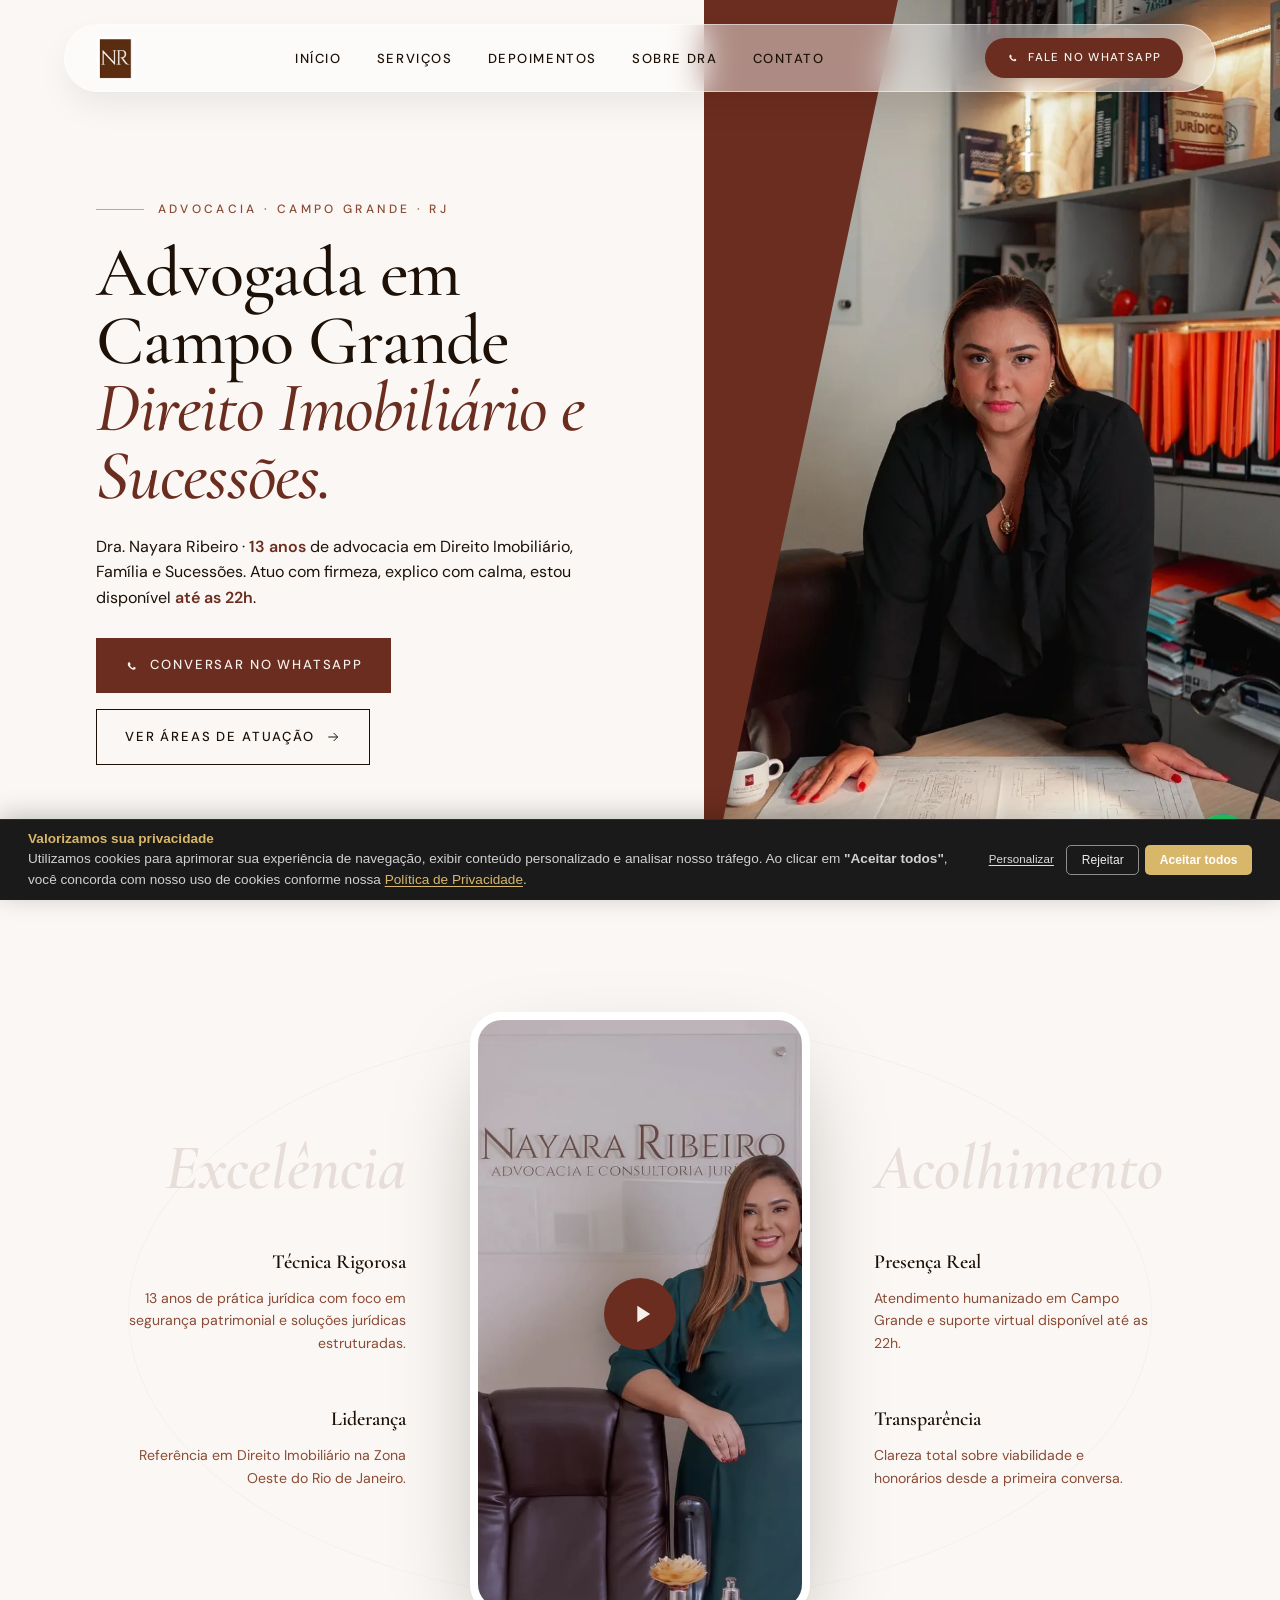
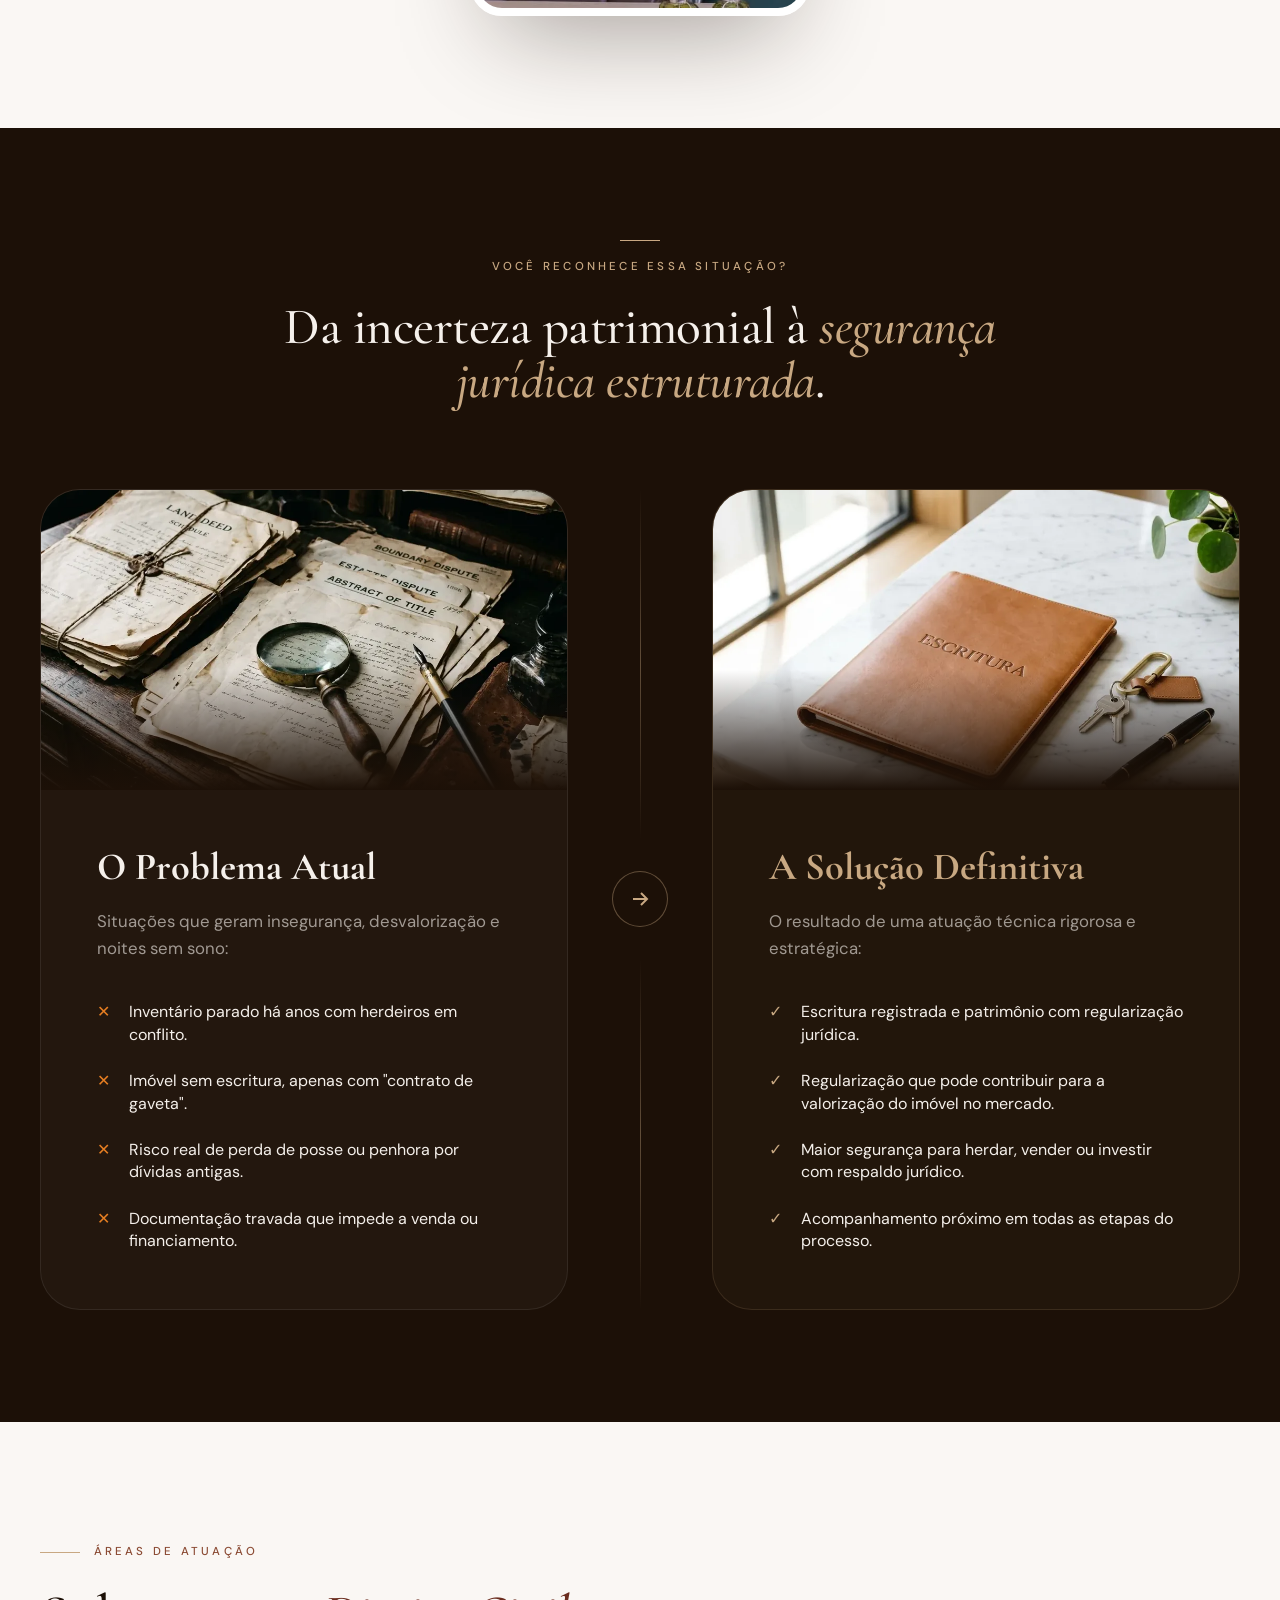
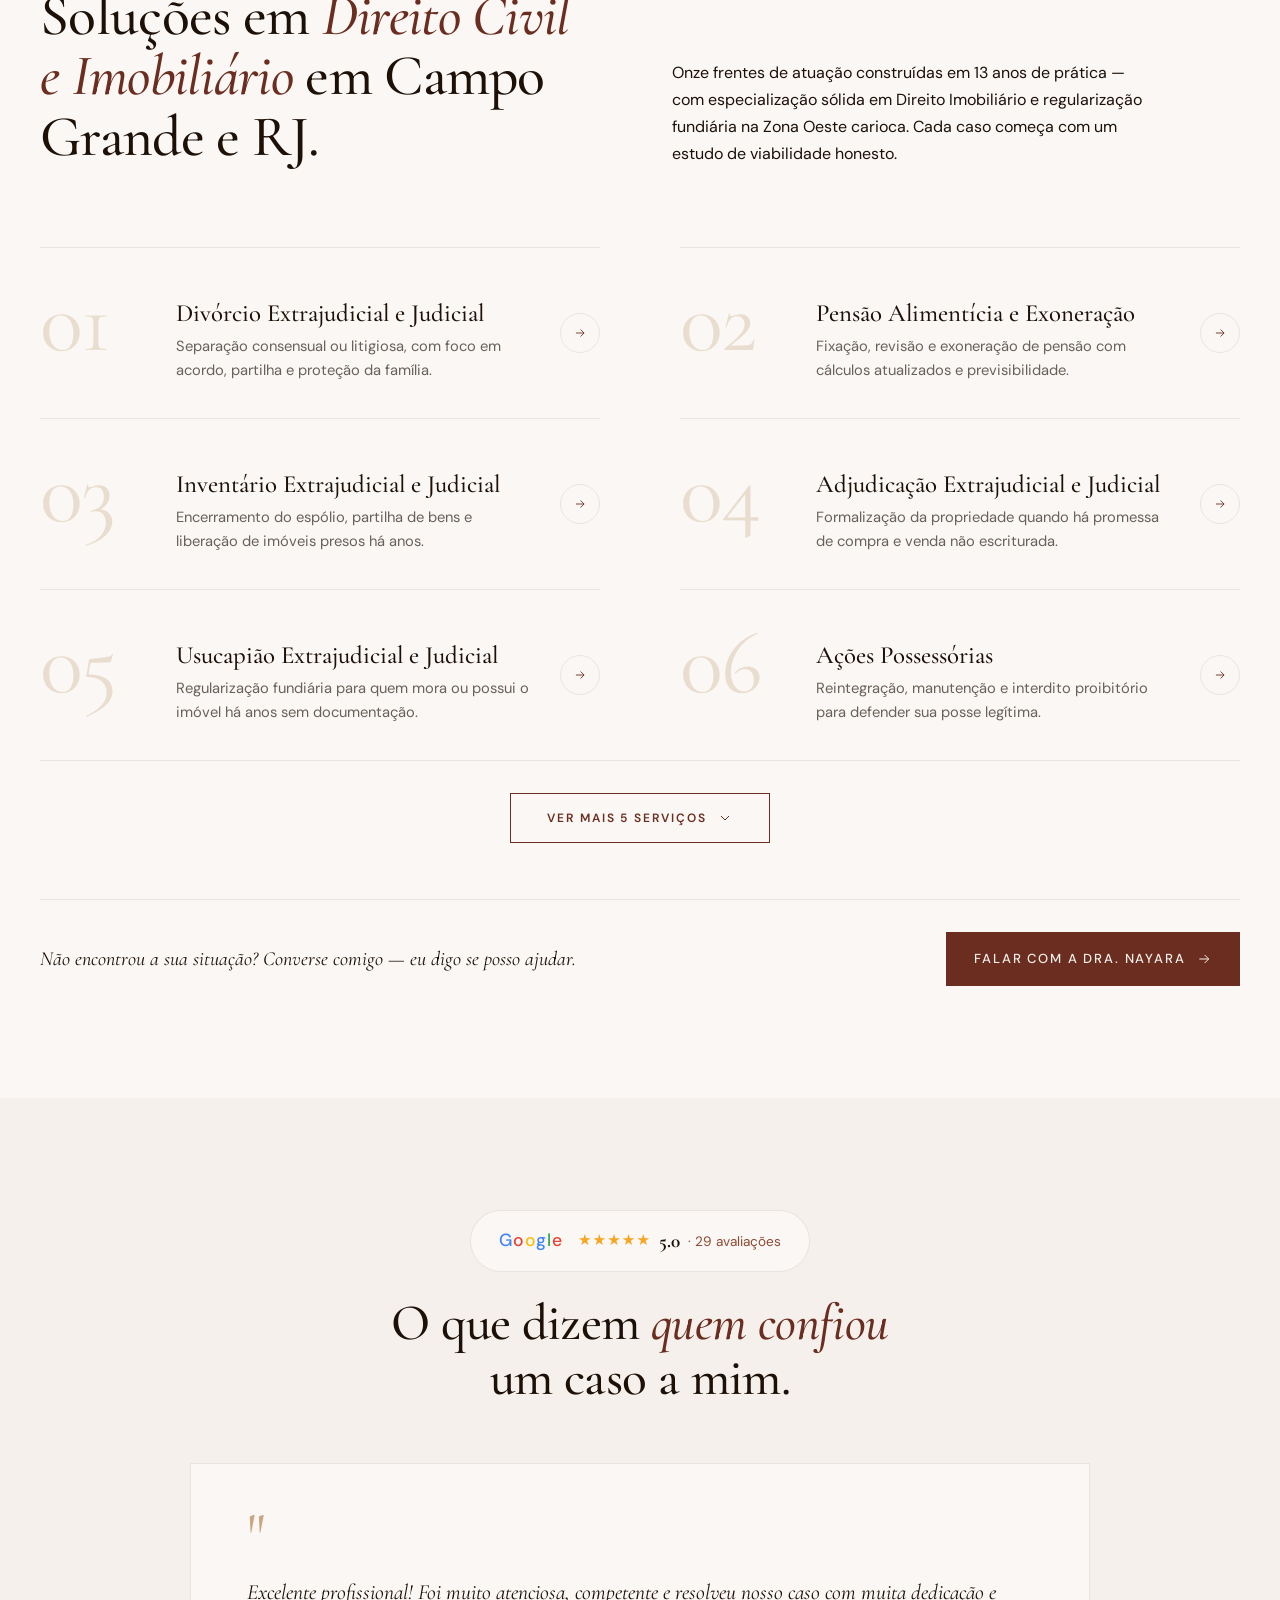
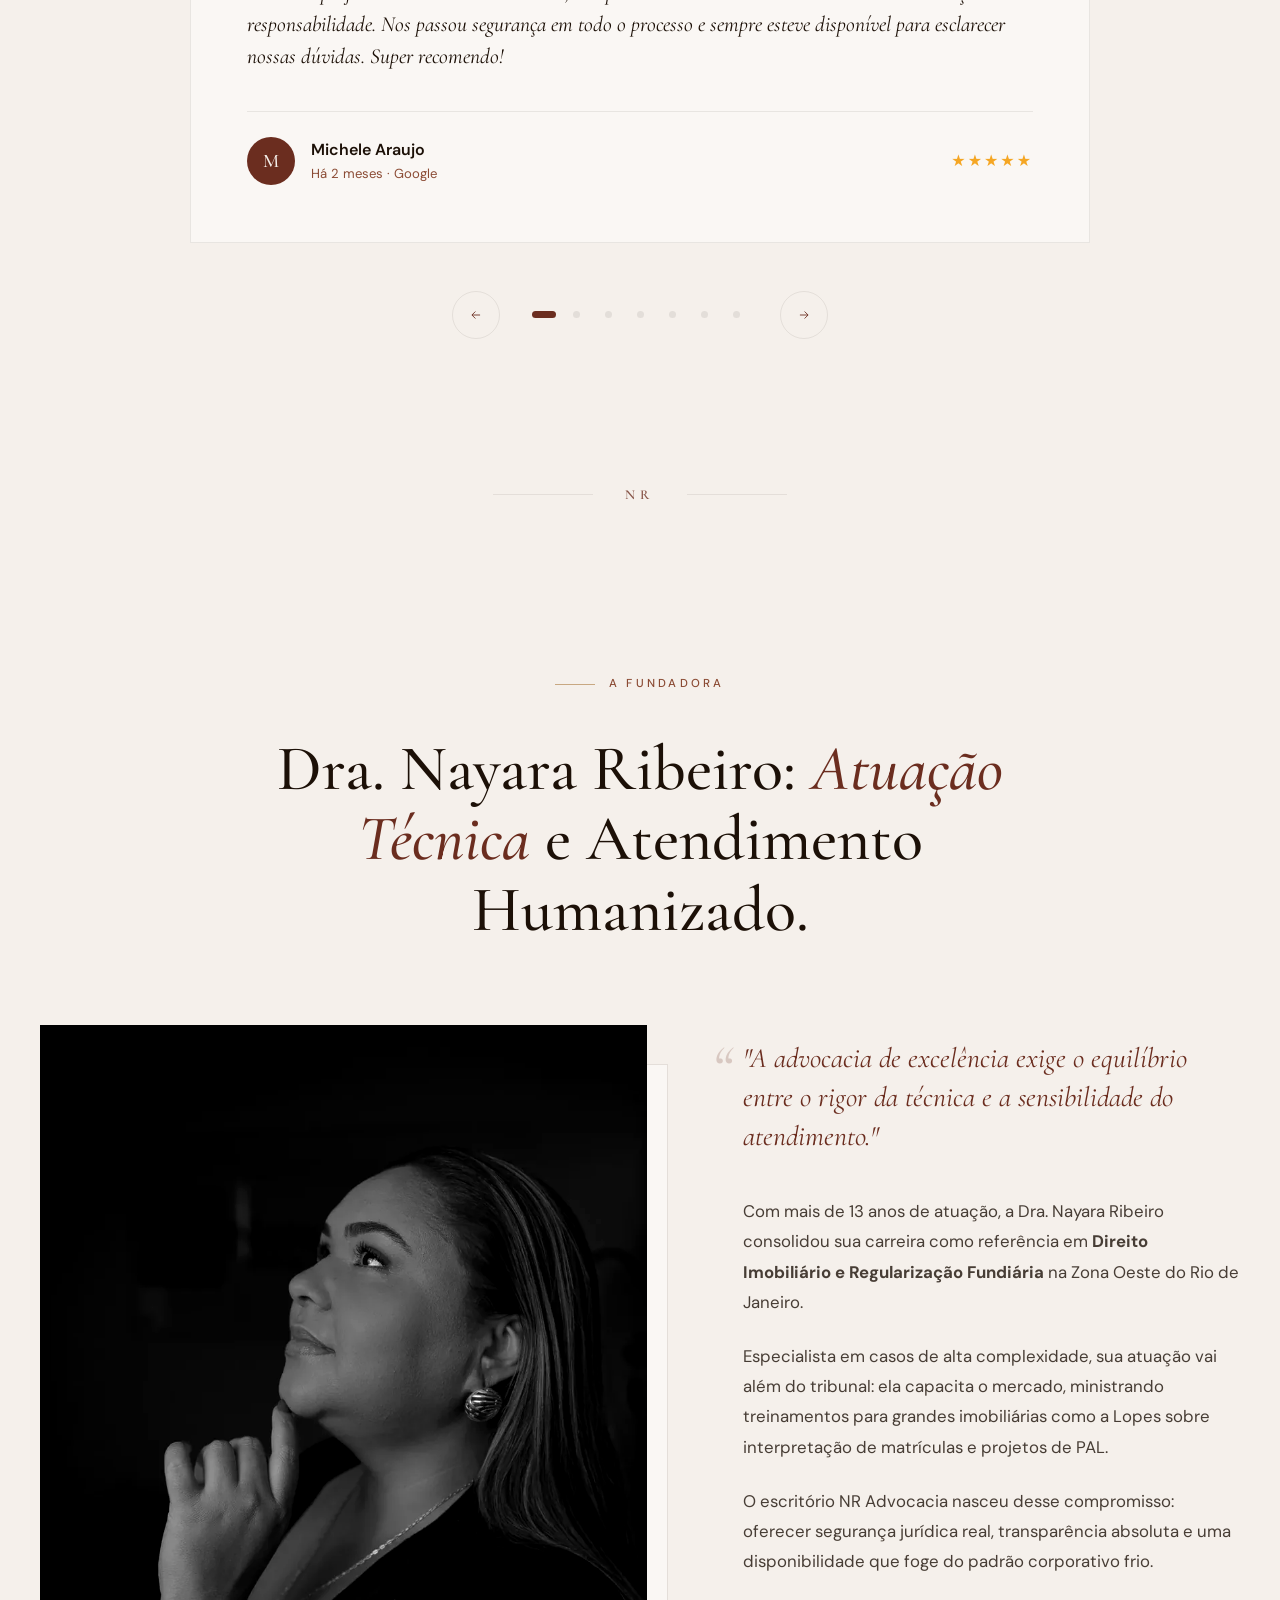
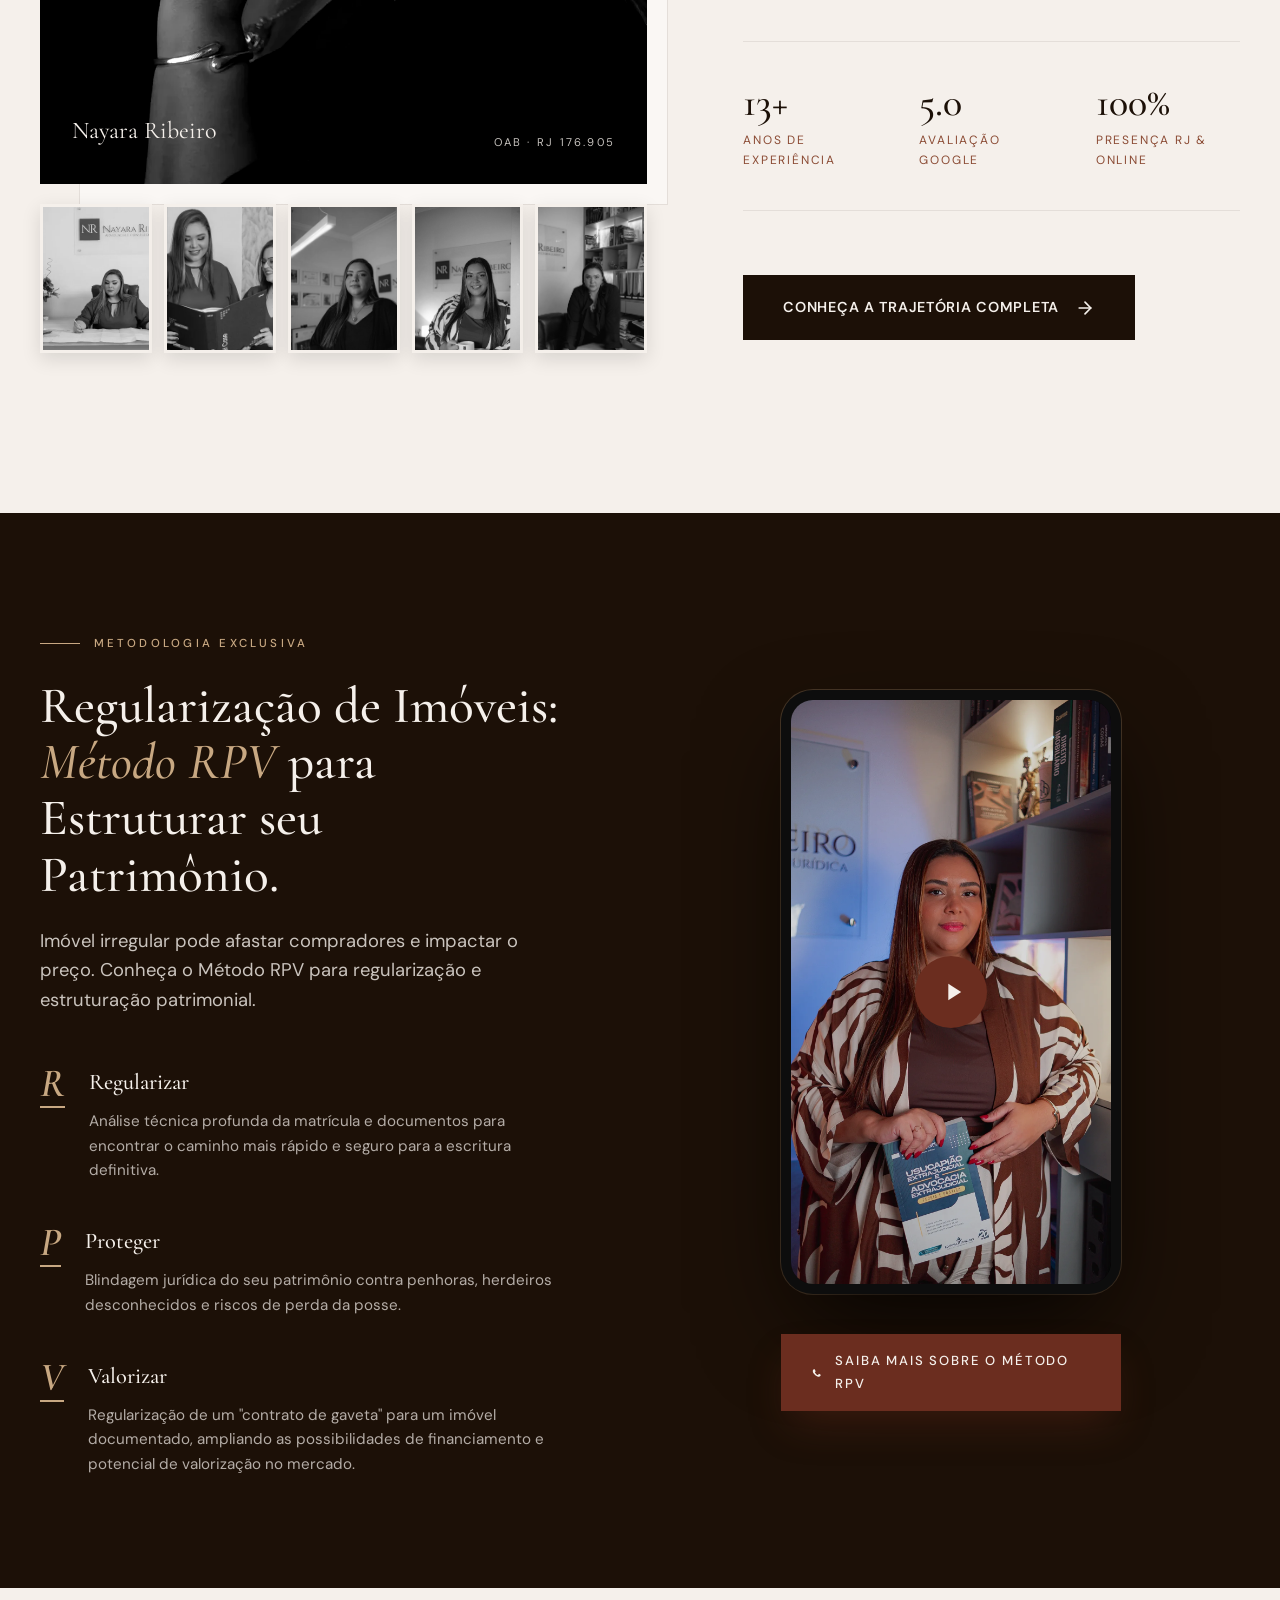
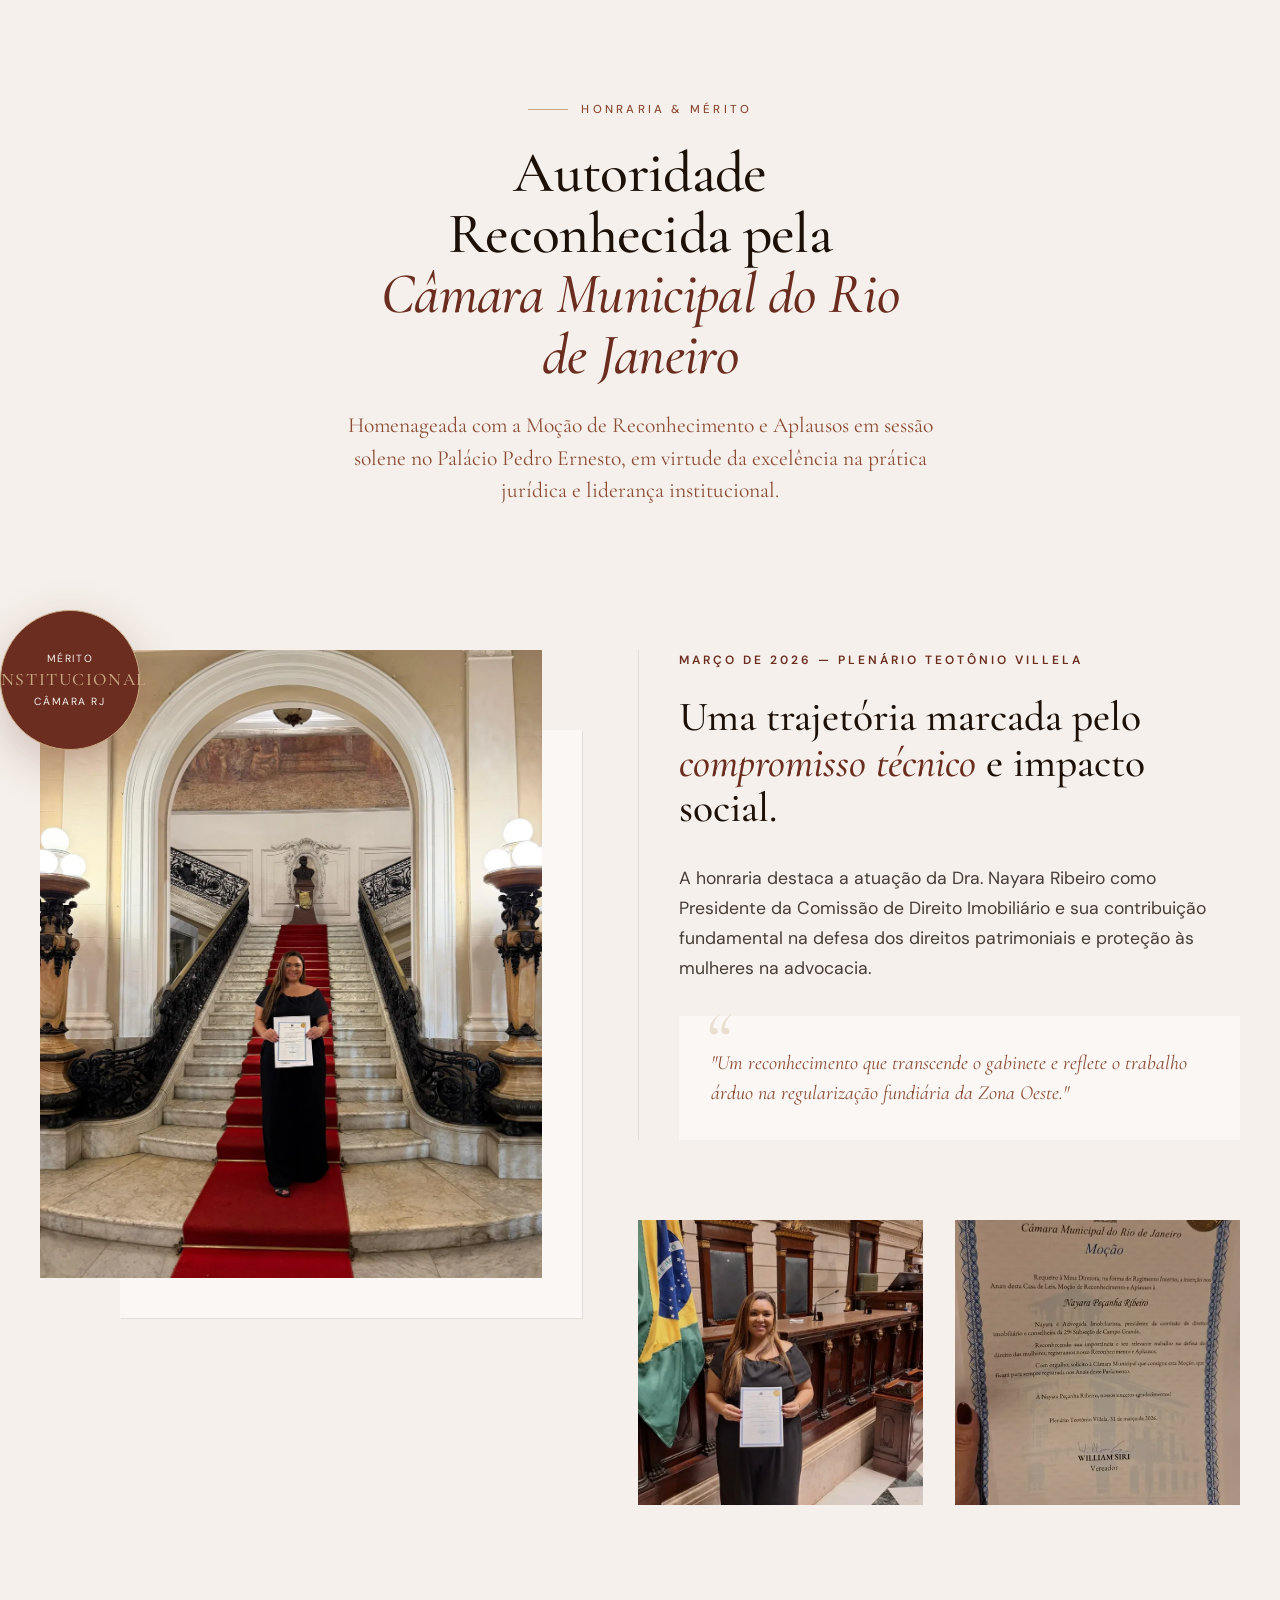
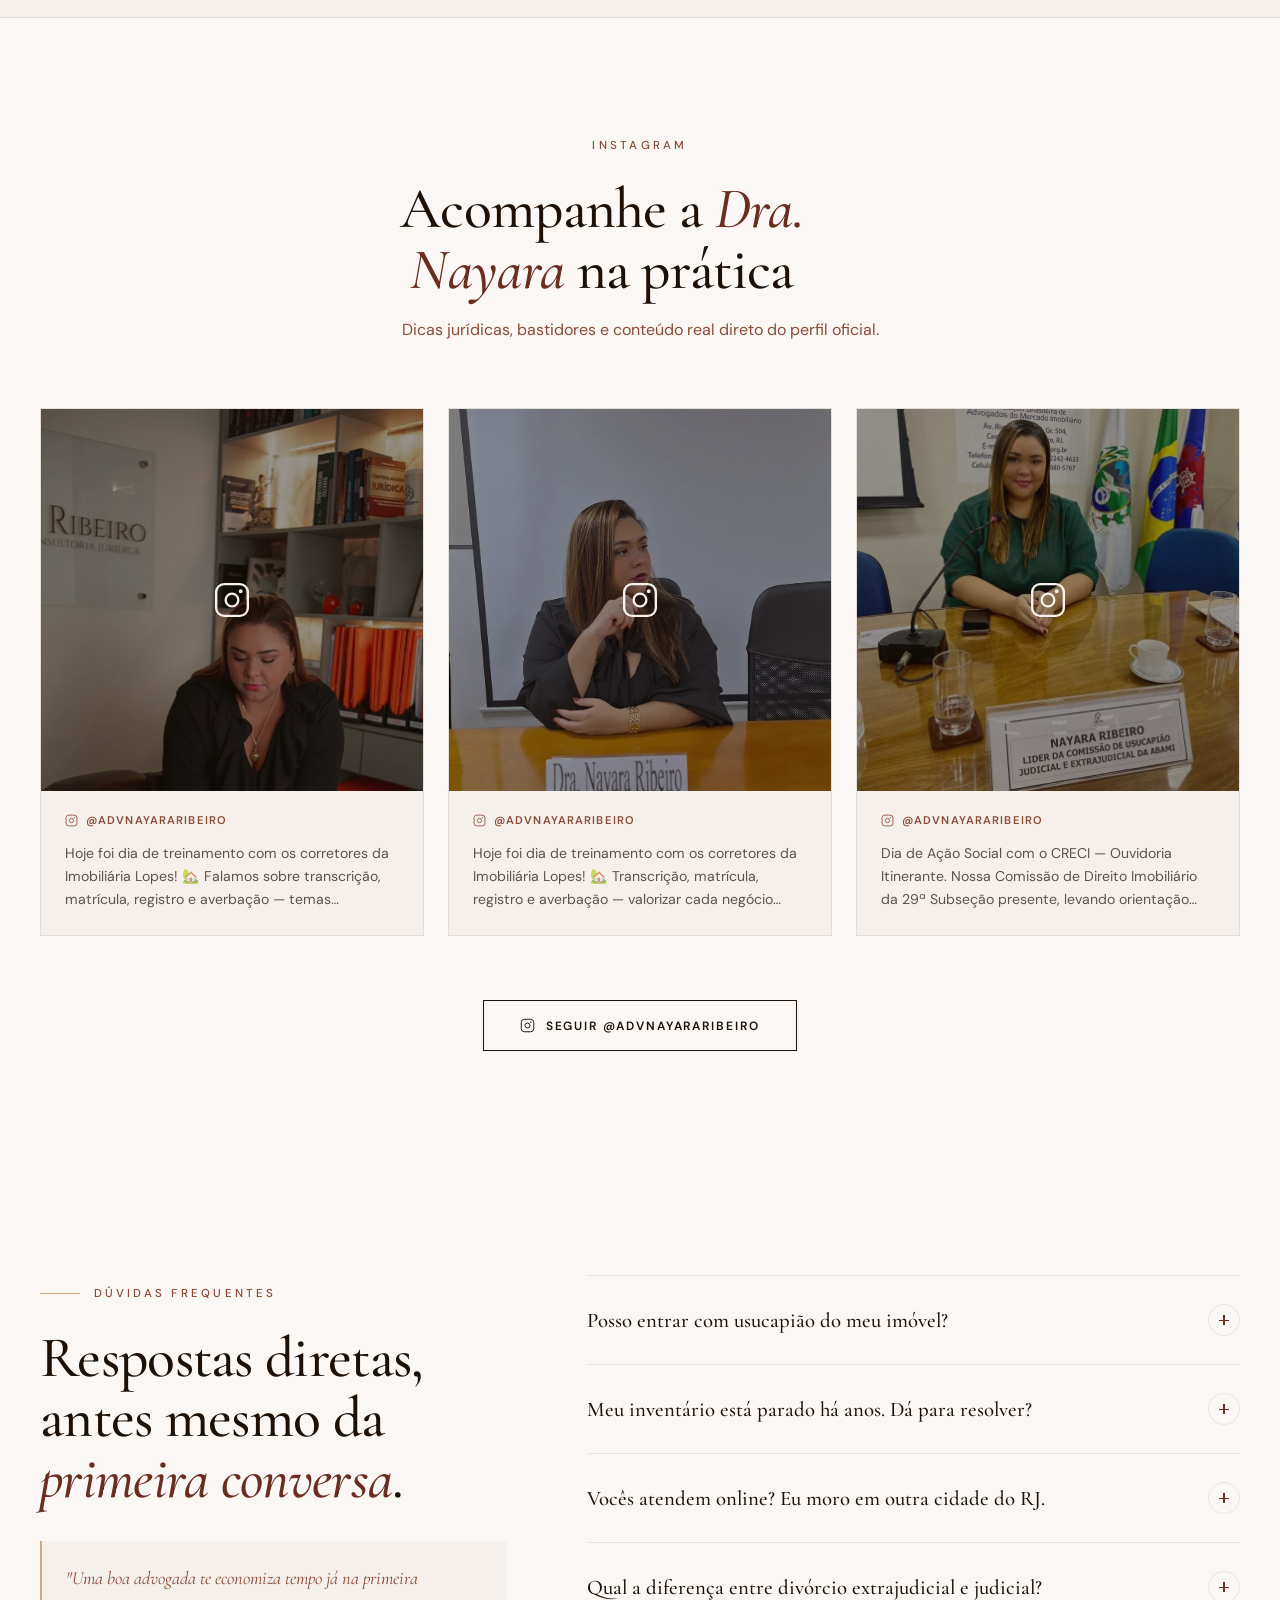
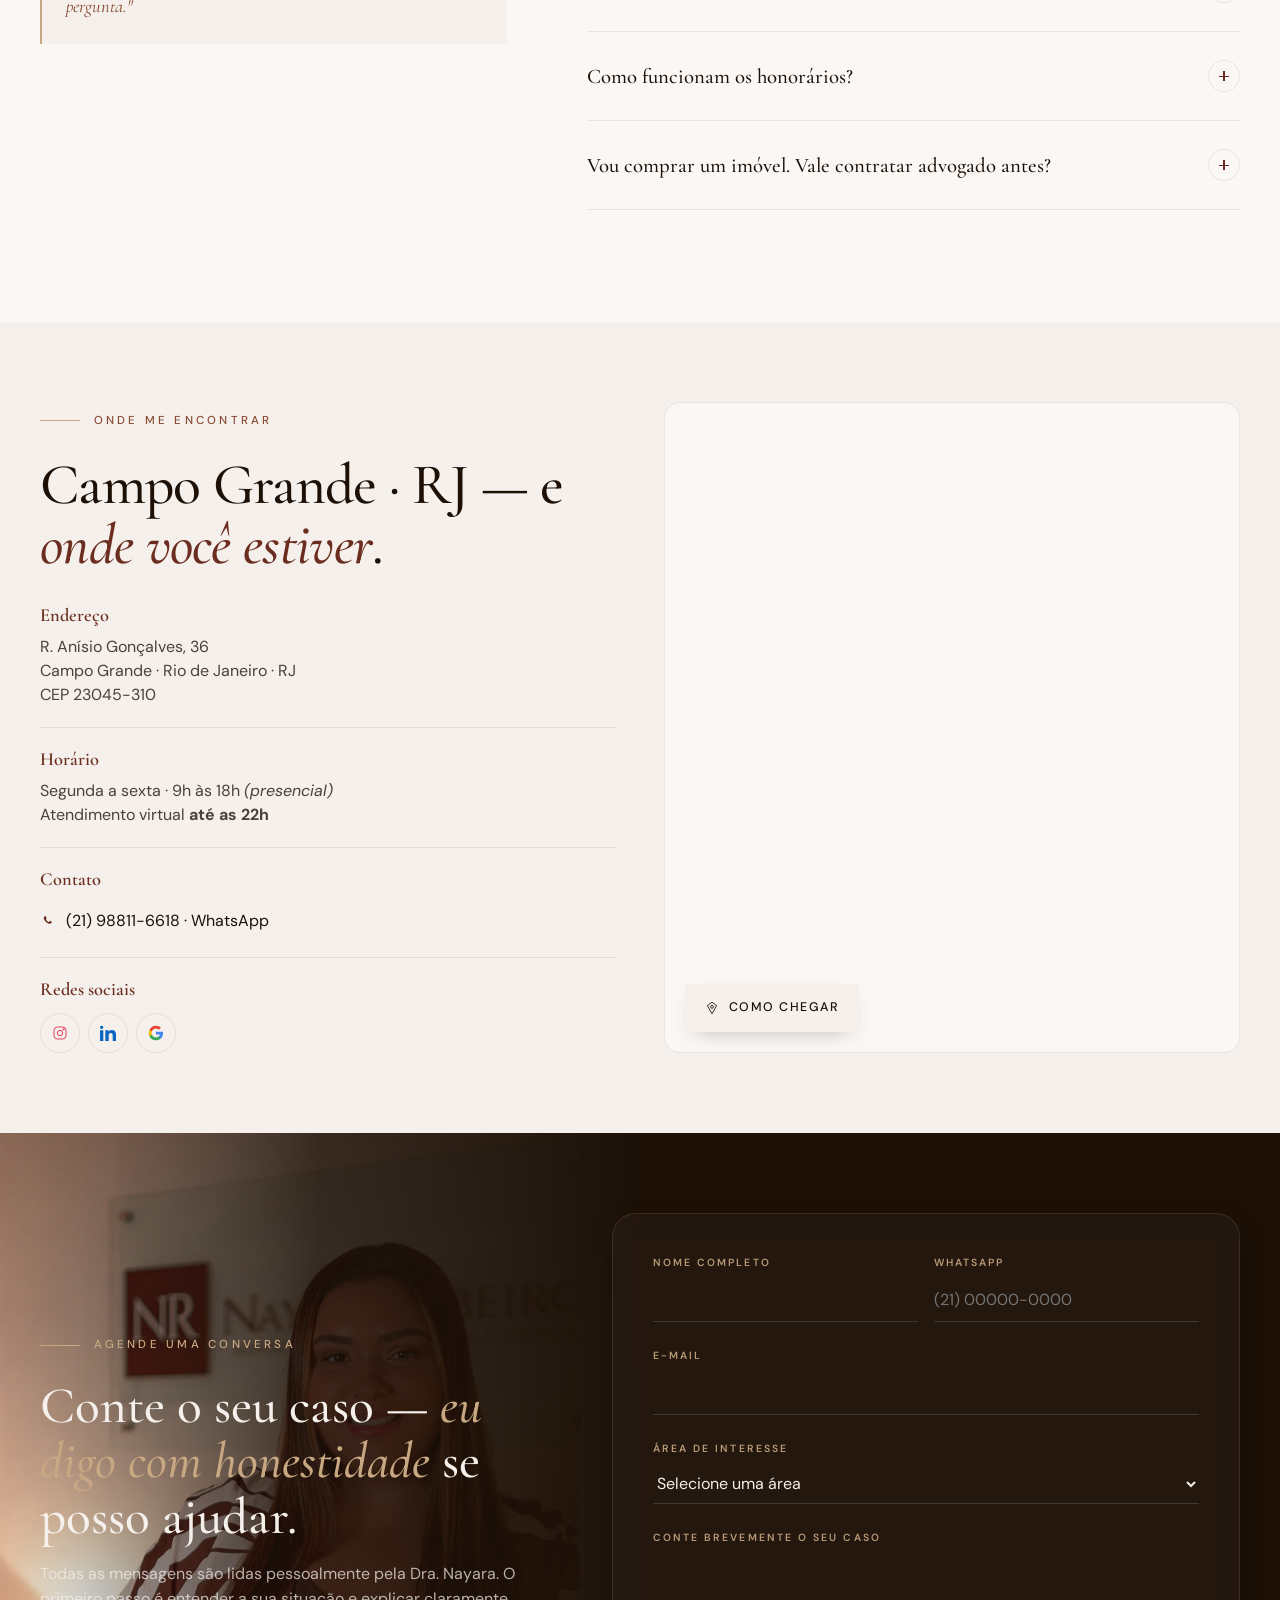
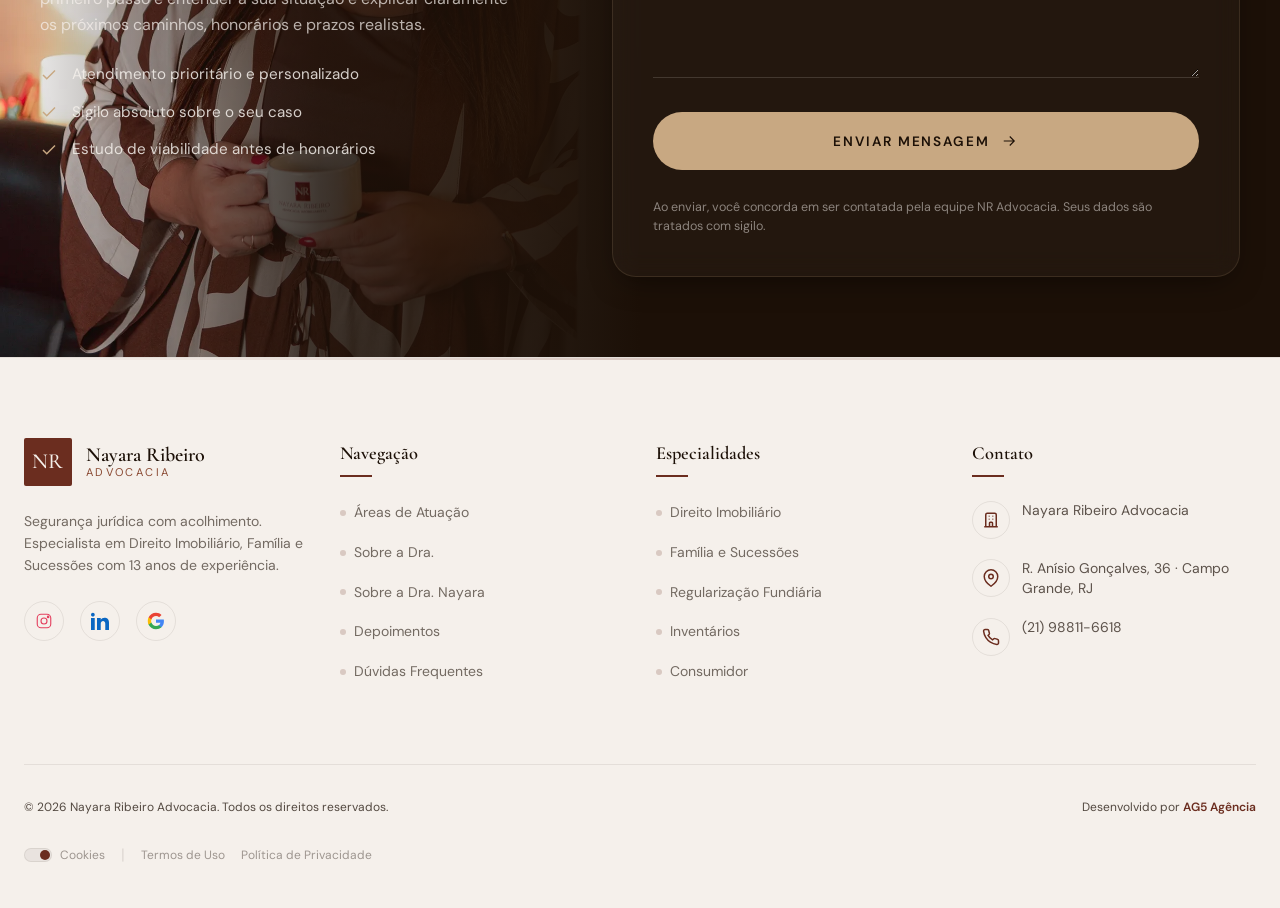
==== commit bb935e06: "fix: update OAB registration number and add company documentation file" ====
--- a/index.html
+++ b/index.html
@@ -571,7 +571,7 @@
           <img src="assets/nayara-ribeiro-advogada-retrato-preto-branco.webp" alt="Dra. Nayara Ribeiro — Fundadora" class="about__portrait-img" width="1066" height="1600" srcset="assets/mobile/nayara-ribeiro-advogada-retrato-preto-branco.webp 500w, assets/tablet/nayara-ribeiro-advogada-retrato-preto-branco.webp 800w, assets/nayara-ribeiro-advogada-retrato-preto-branco.webp 1200w" sizes="(max-width: 640px) 90vw, 45vw" loading="lazy">
           <div class="about__portrait-tag">
             <span>Nayara Ribeiro</span>
-            <span>OAB · RJ 202.456</span>
+            <span>OAB · RJ 176.905</span>
           </div>
         </div>
         
--- a/style.css
+++ b/style.css
@@ -4546,11 +4546,21 @@
     gap: 2rem;
   }
 
+  .whatsapp-container {
+    bottom: 0.75rem;
+    right: 0.75rem;
+  }
+
   .whatsapp-float {
-    width: 54px;
-    height: 54px;
-    bottom: 1.25rem;
-    right: 1.25rem;
+    width: 50px;
+    height: 50px;
+  }
+
+  .whatsapp-message-bubble {
+    width: 200px;
+    font-size: 12px;
+    padding: 13px 20px 13px 14px;
+    bottom: 62px;
   }
 
   .video-card__media {
--- a/style.css
+++ b/style.css
@@ -4546,11 +4546,21 @@
     gap: 2rem;
   }
 
+  .whatsapp-container {
+    bottom: 0.75rem;
+    right: 0.75rem;
+  }
+
   .whatsapp-float {
-    width: 54px;
-    height: 54px;
-    bottom: 1.25rem;
-    right: 1.25rem;
+    width: 50px;
+    height: 50px;
+  }
+
+  .whatsapp-message-bubble {
+    width: 200px;
+    font-size: 12px;
+    padding: 13px 20px 13px 14px;
+    bottom: 62px;
   }
 
   .video-card__media {
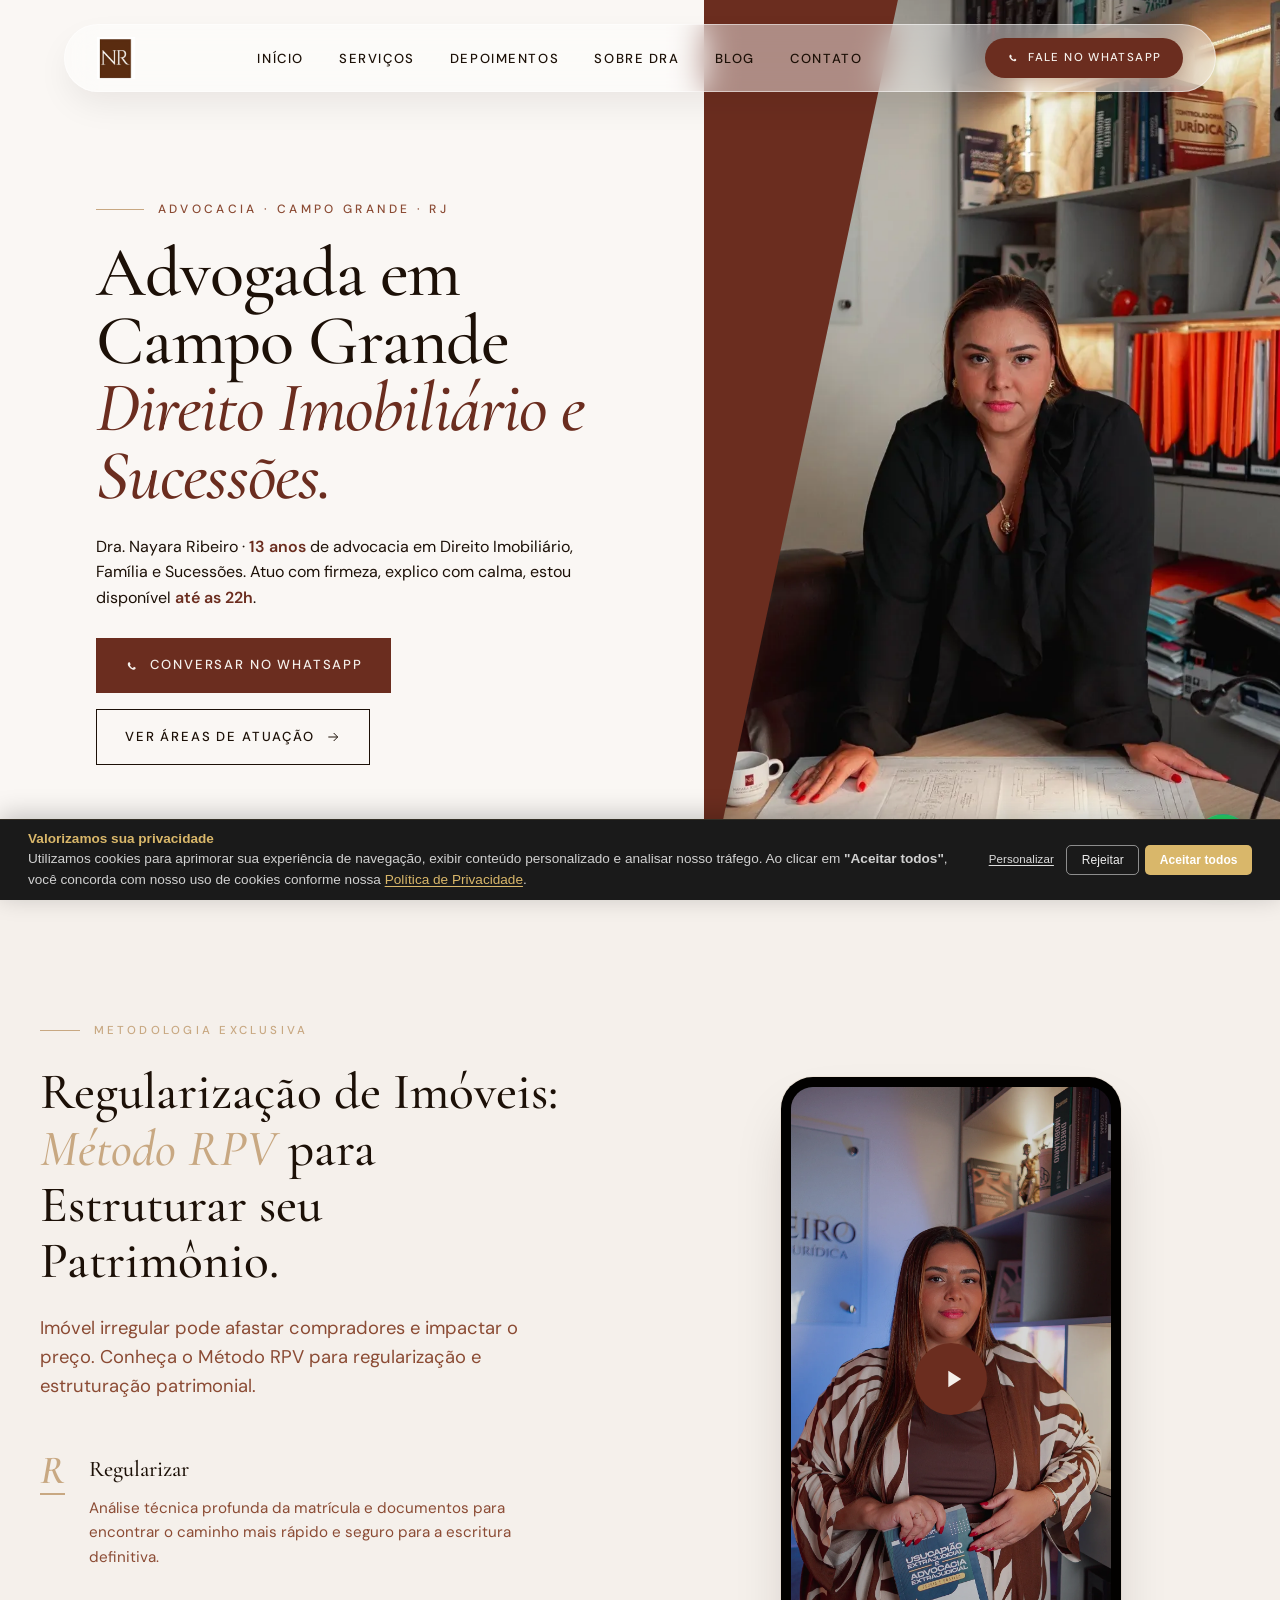
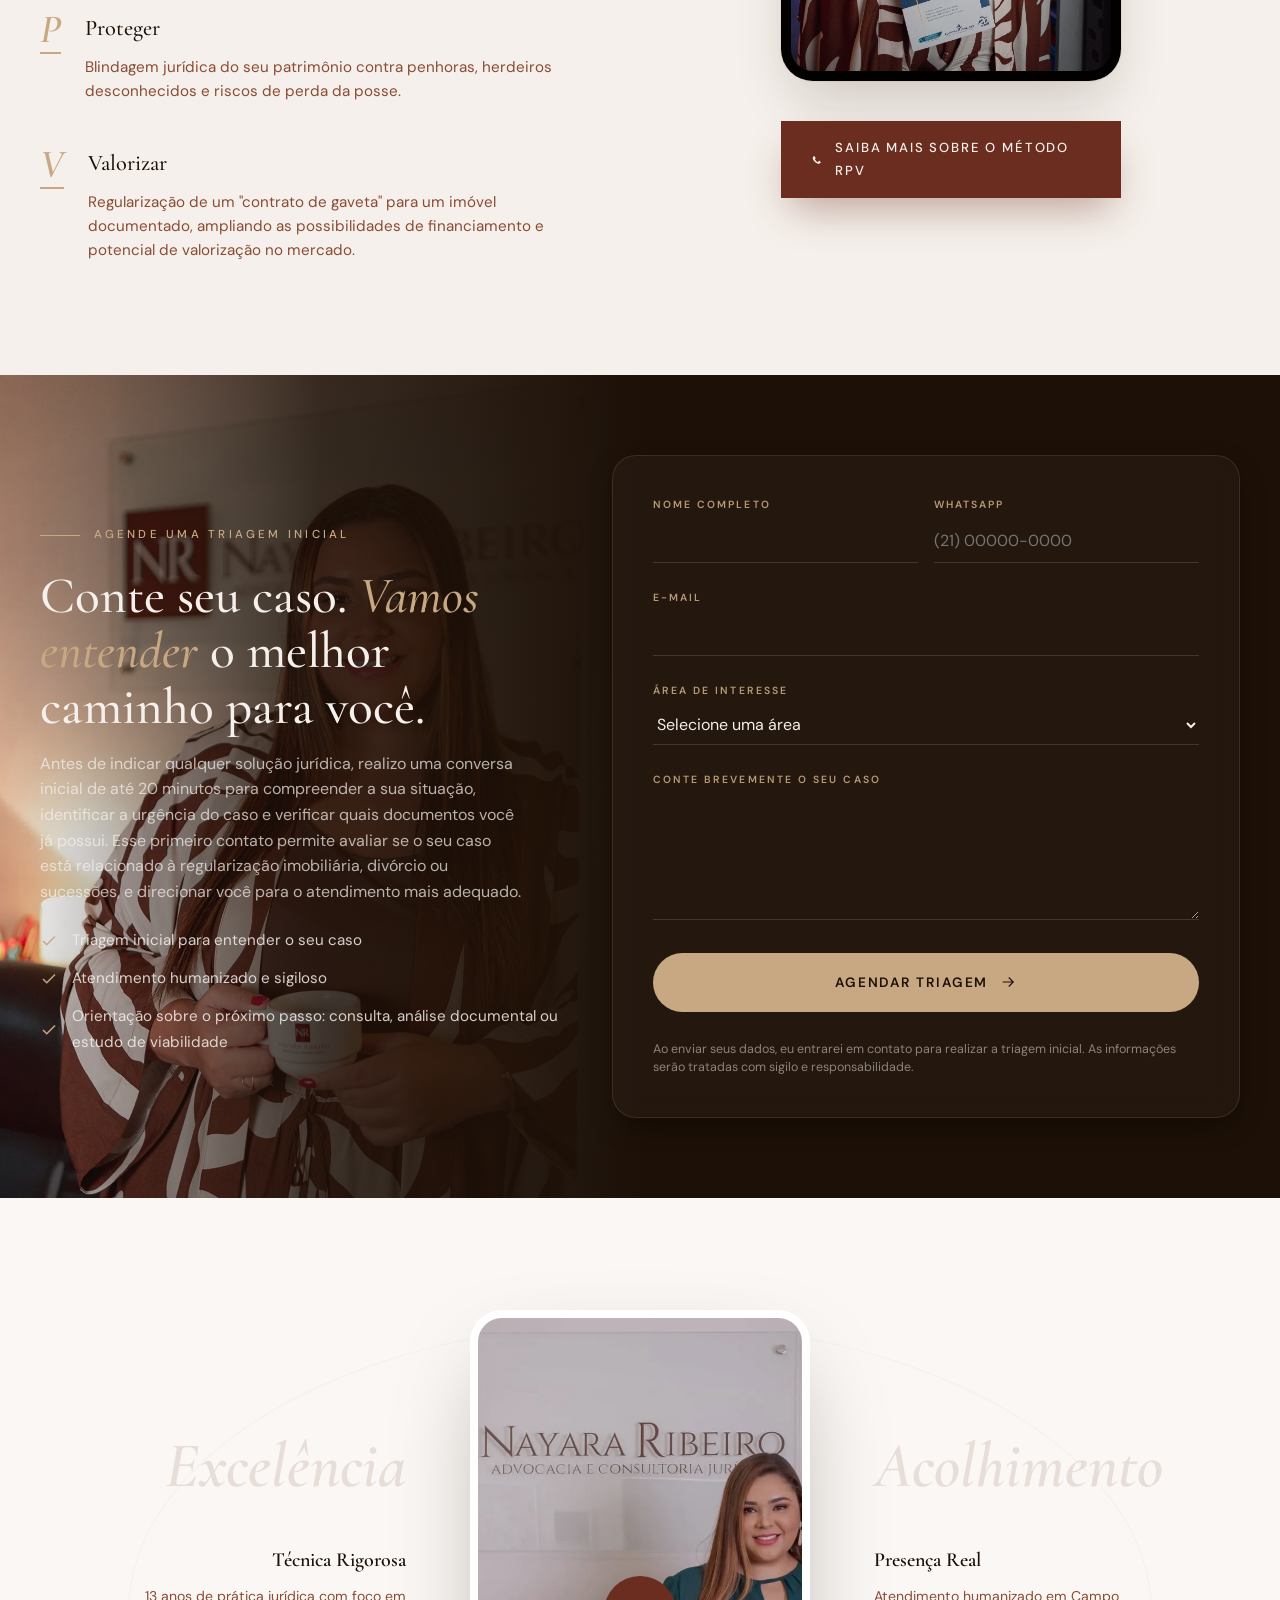
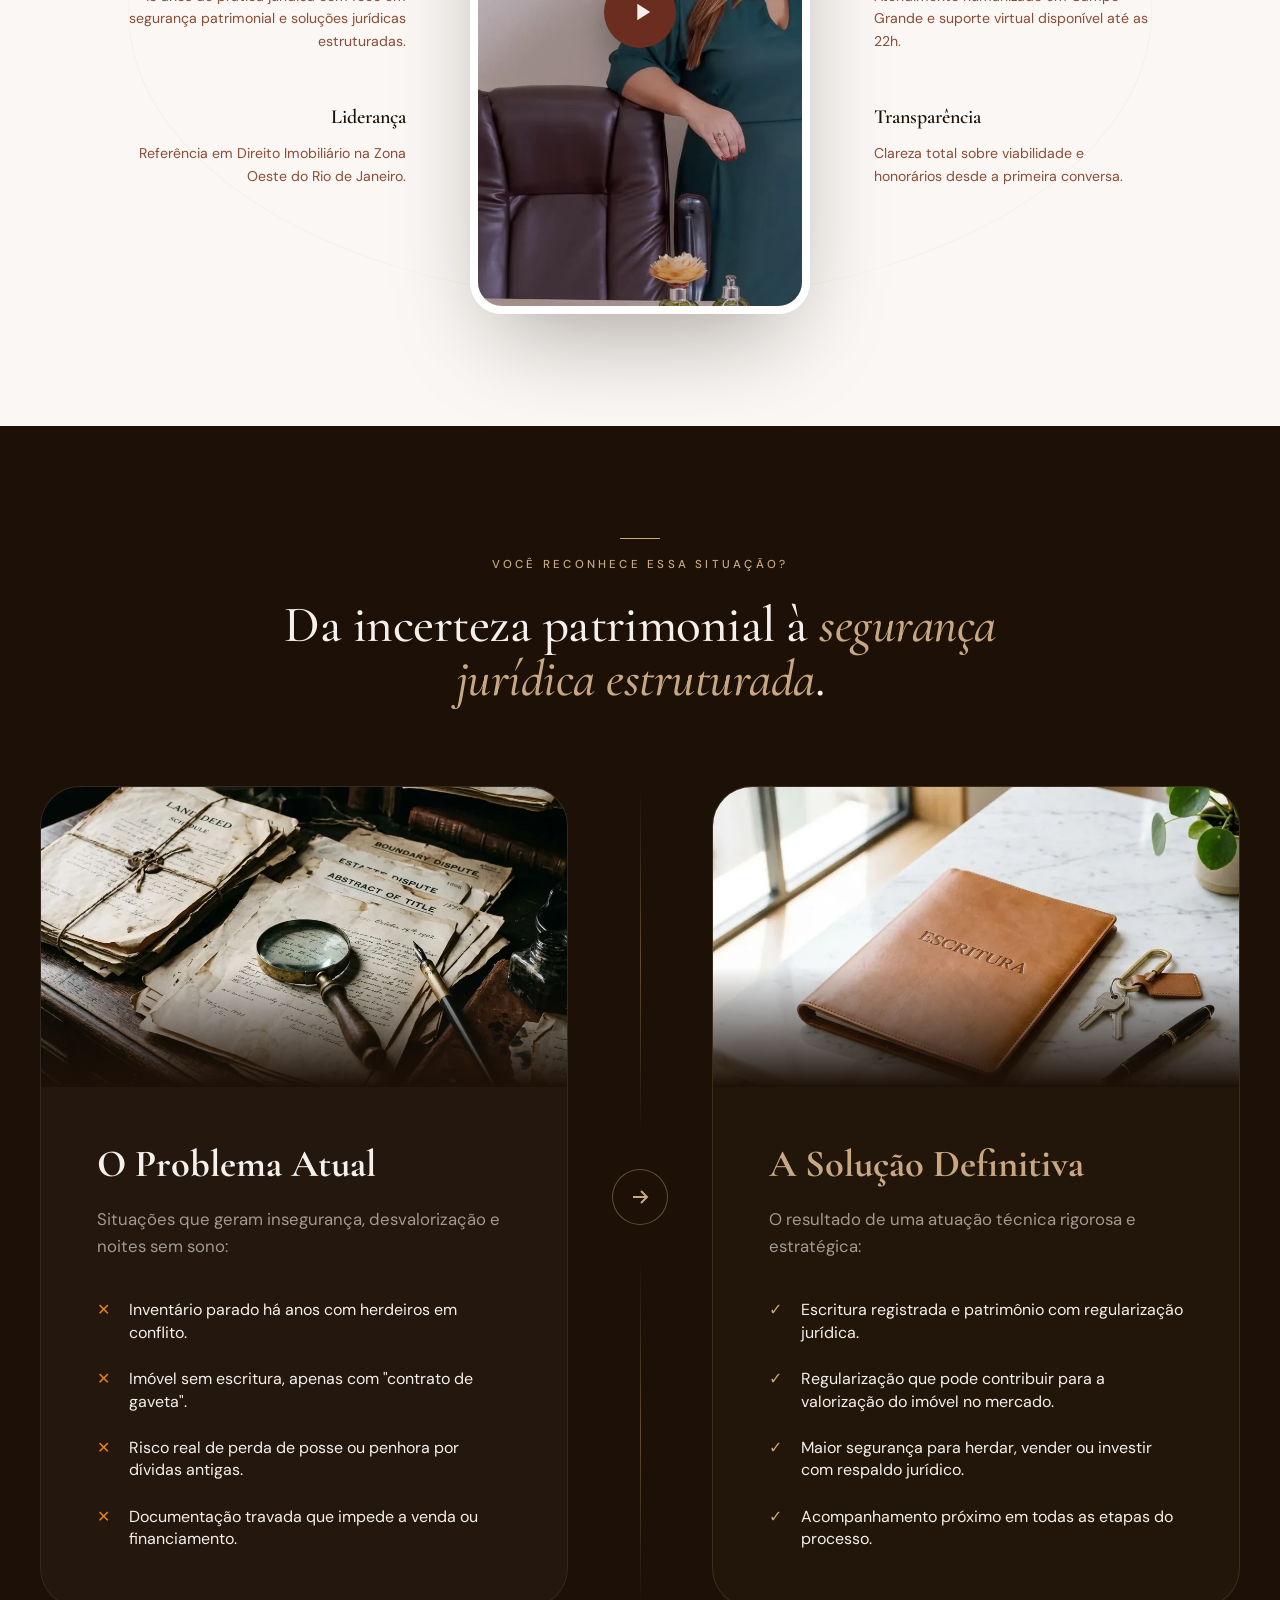
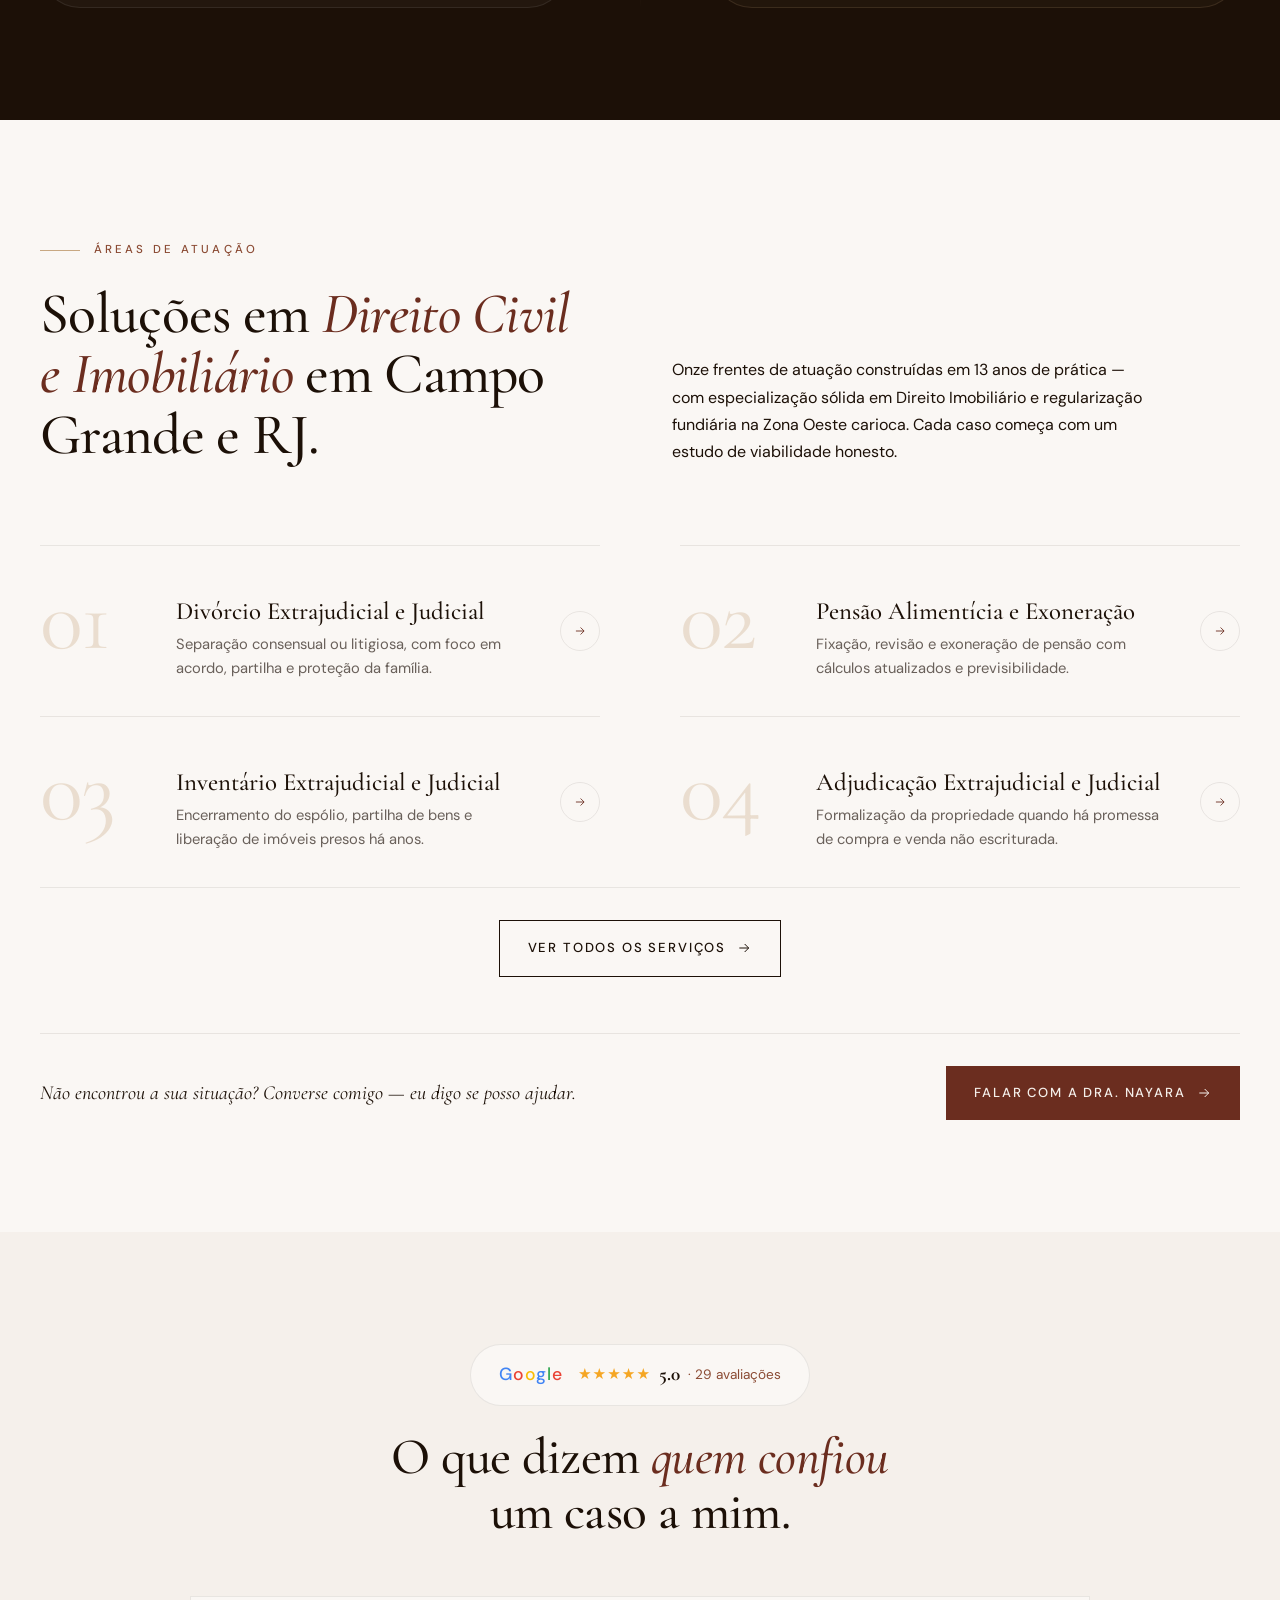
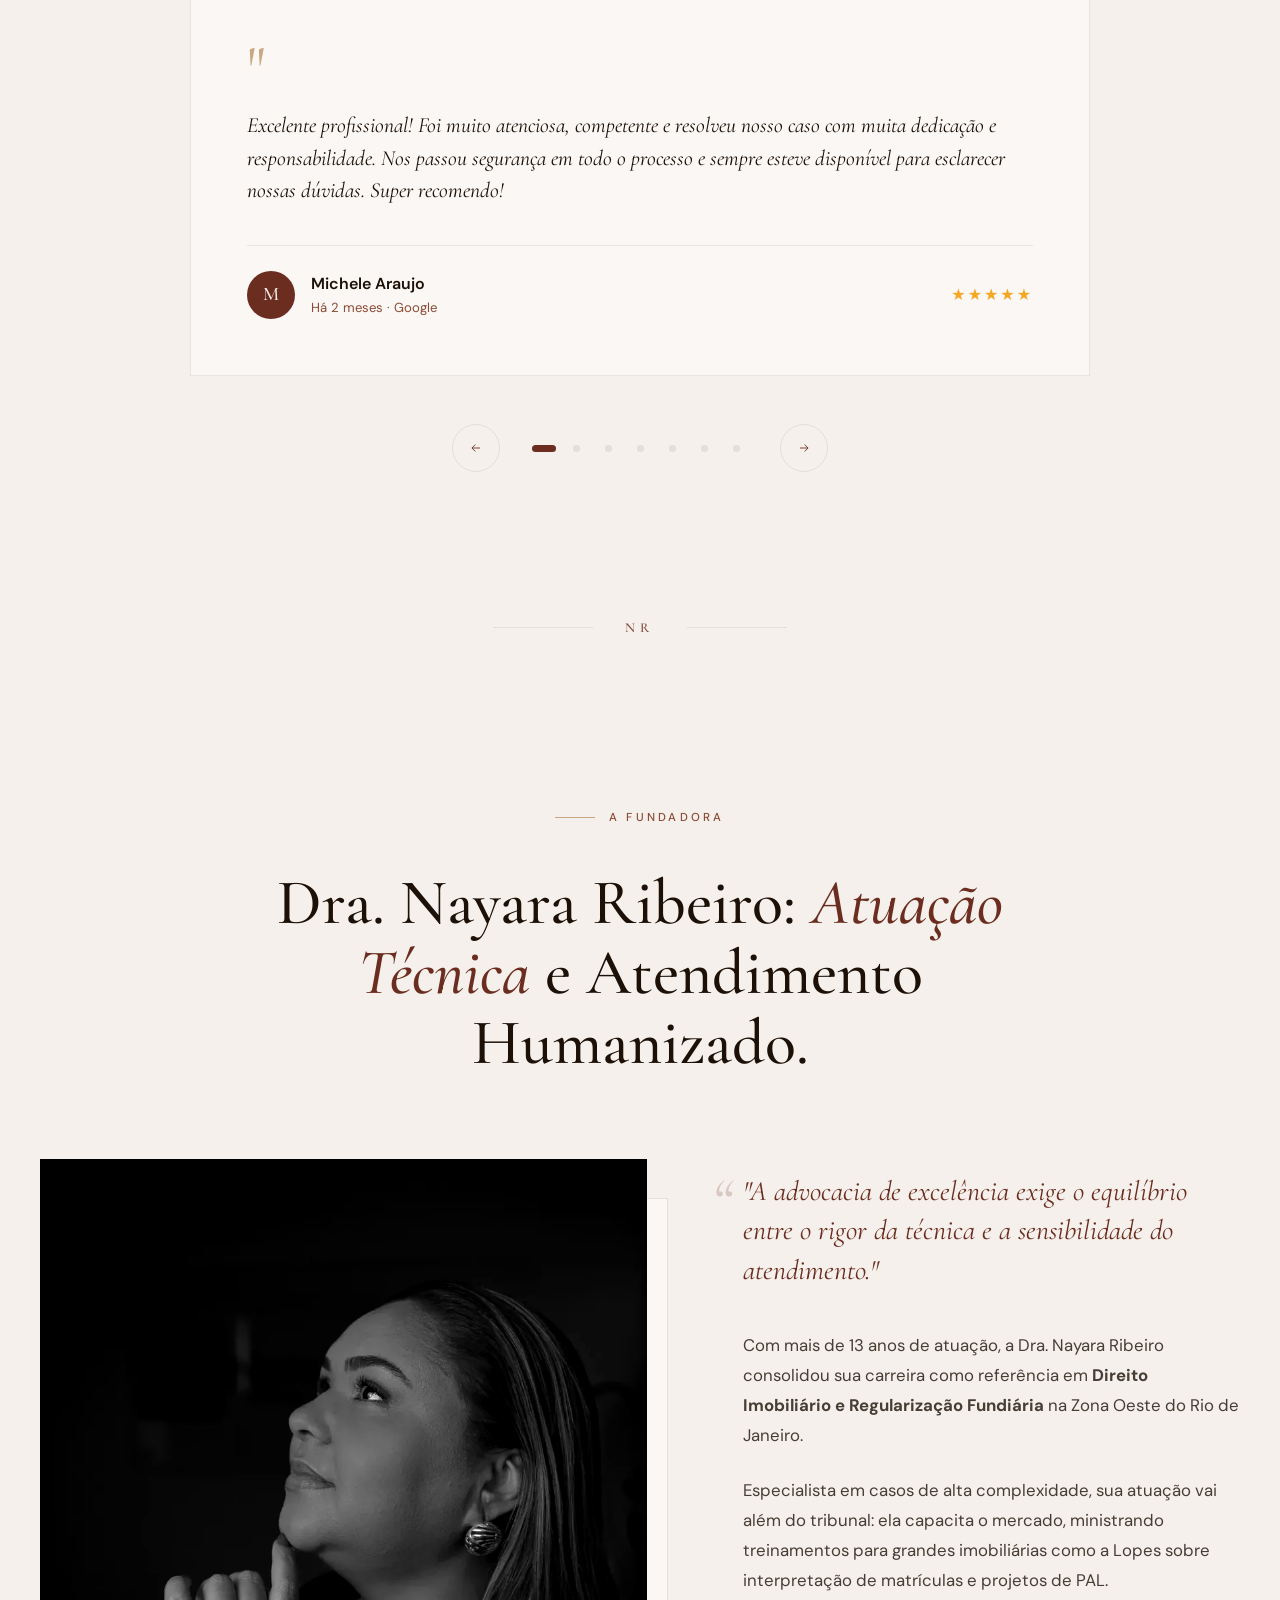
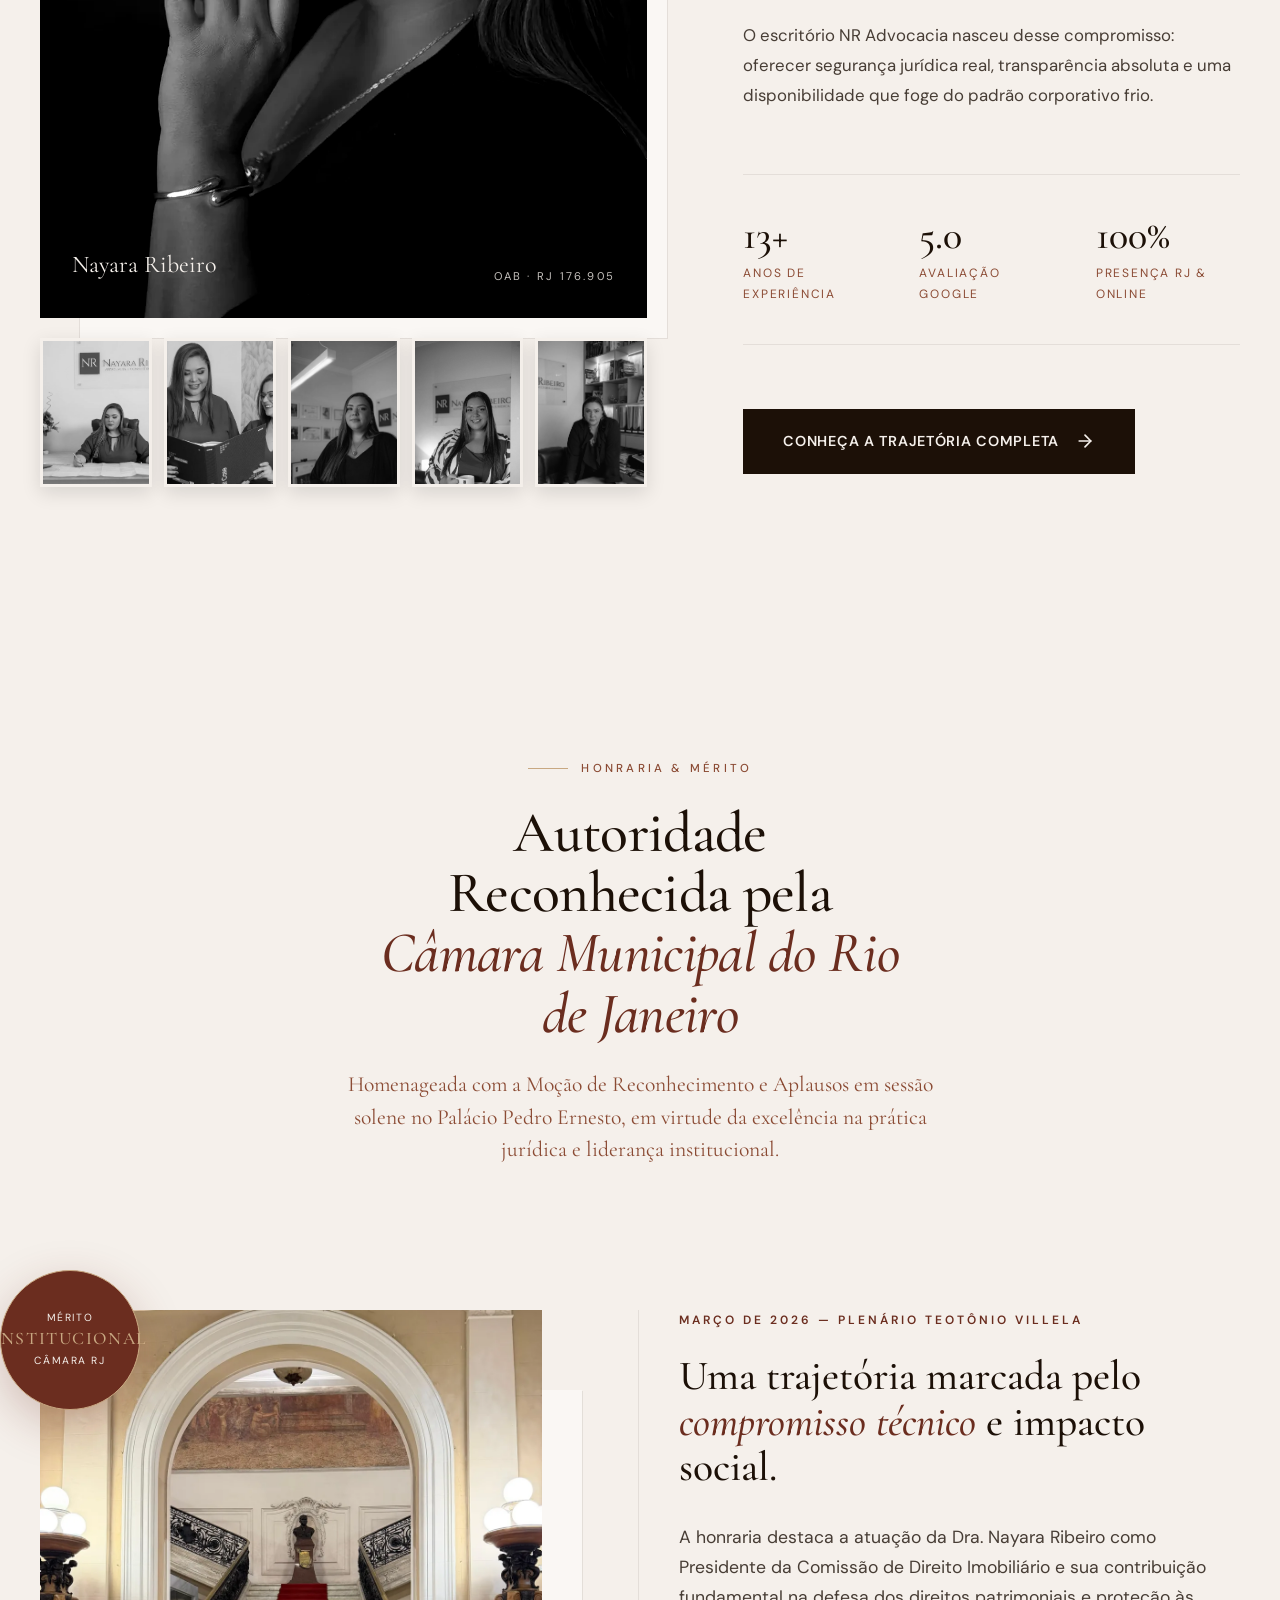
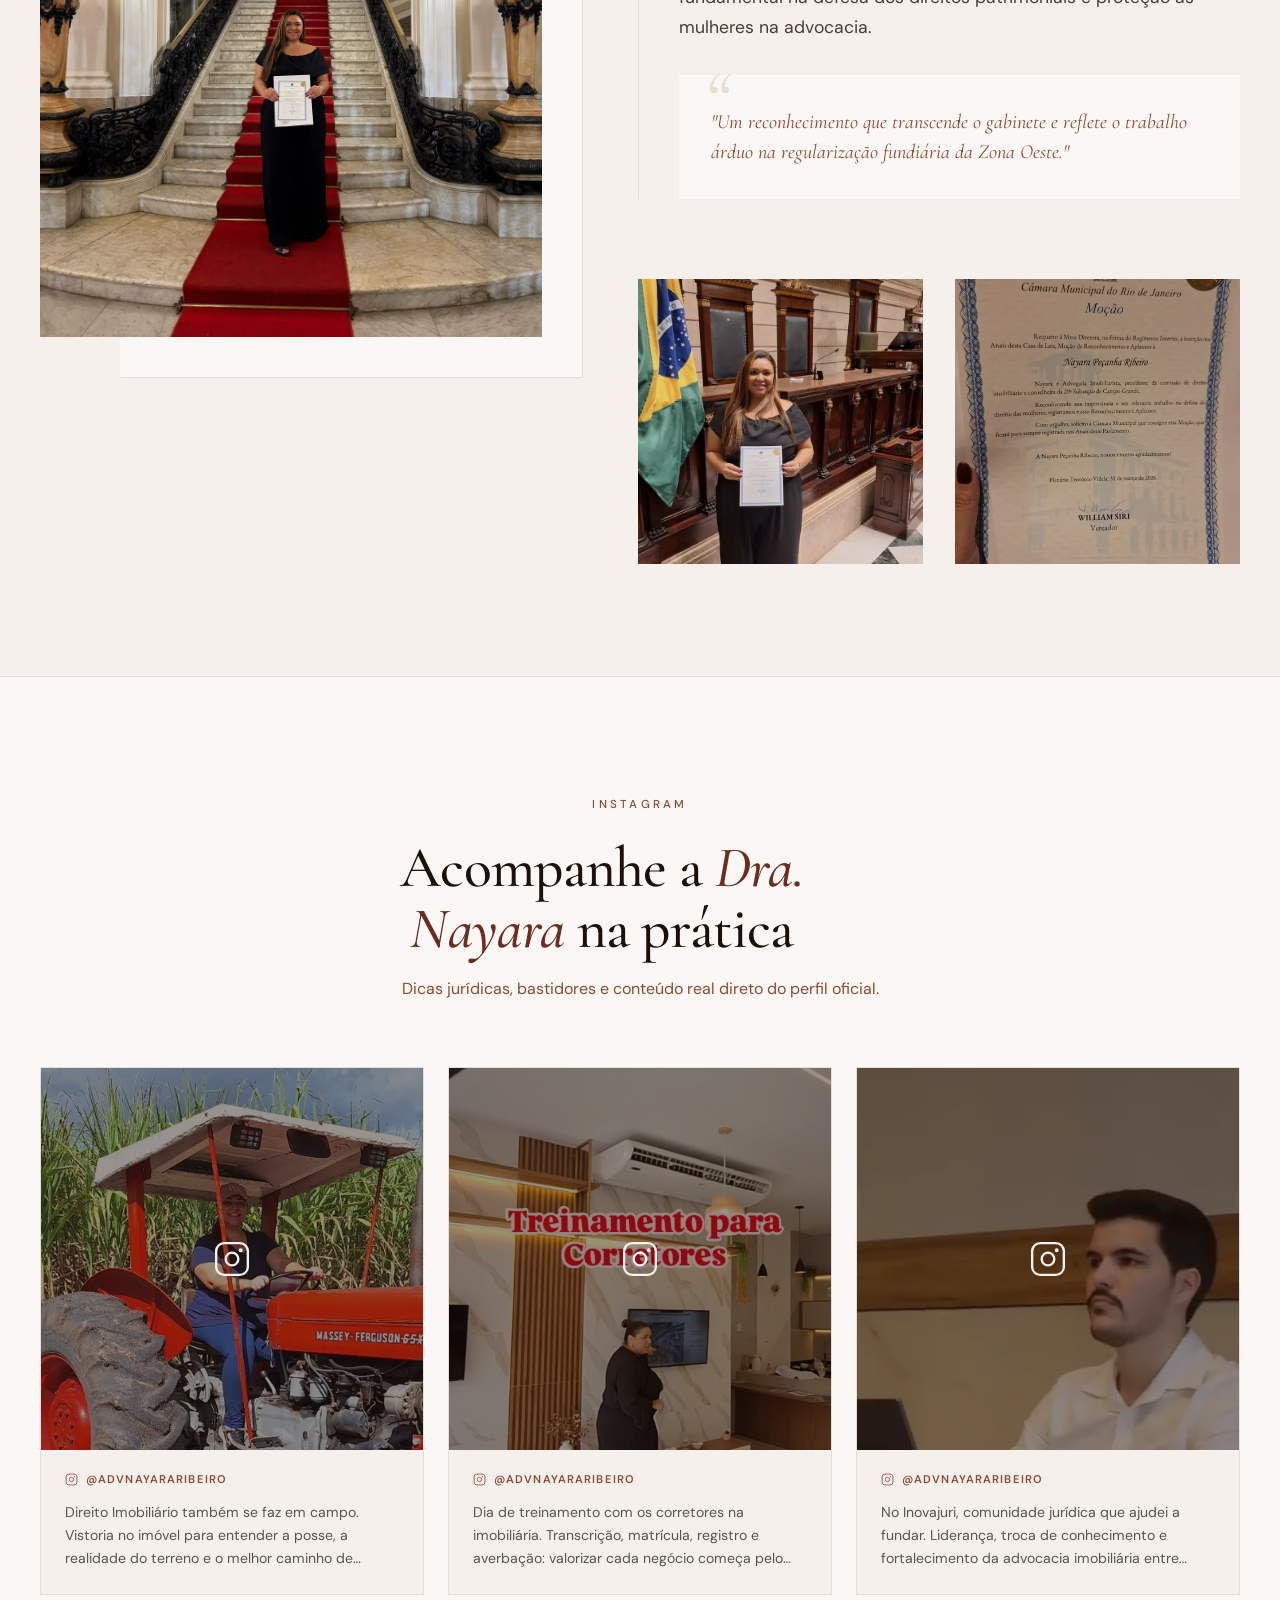
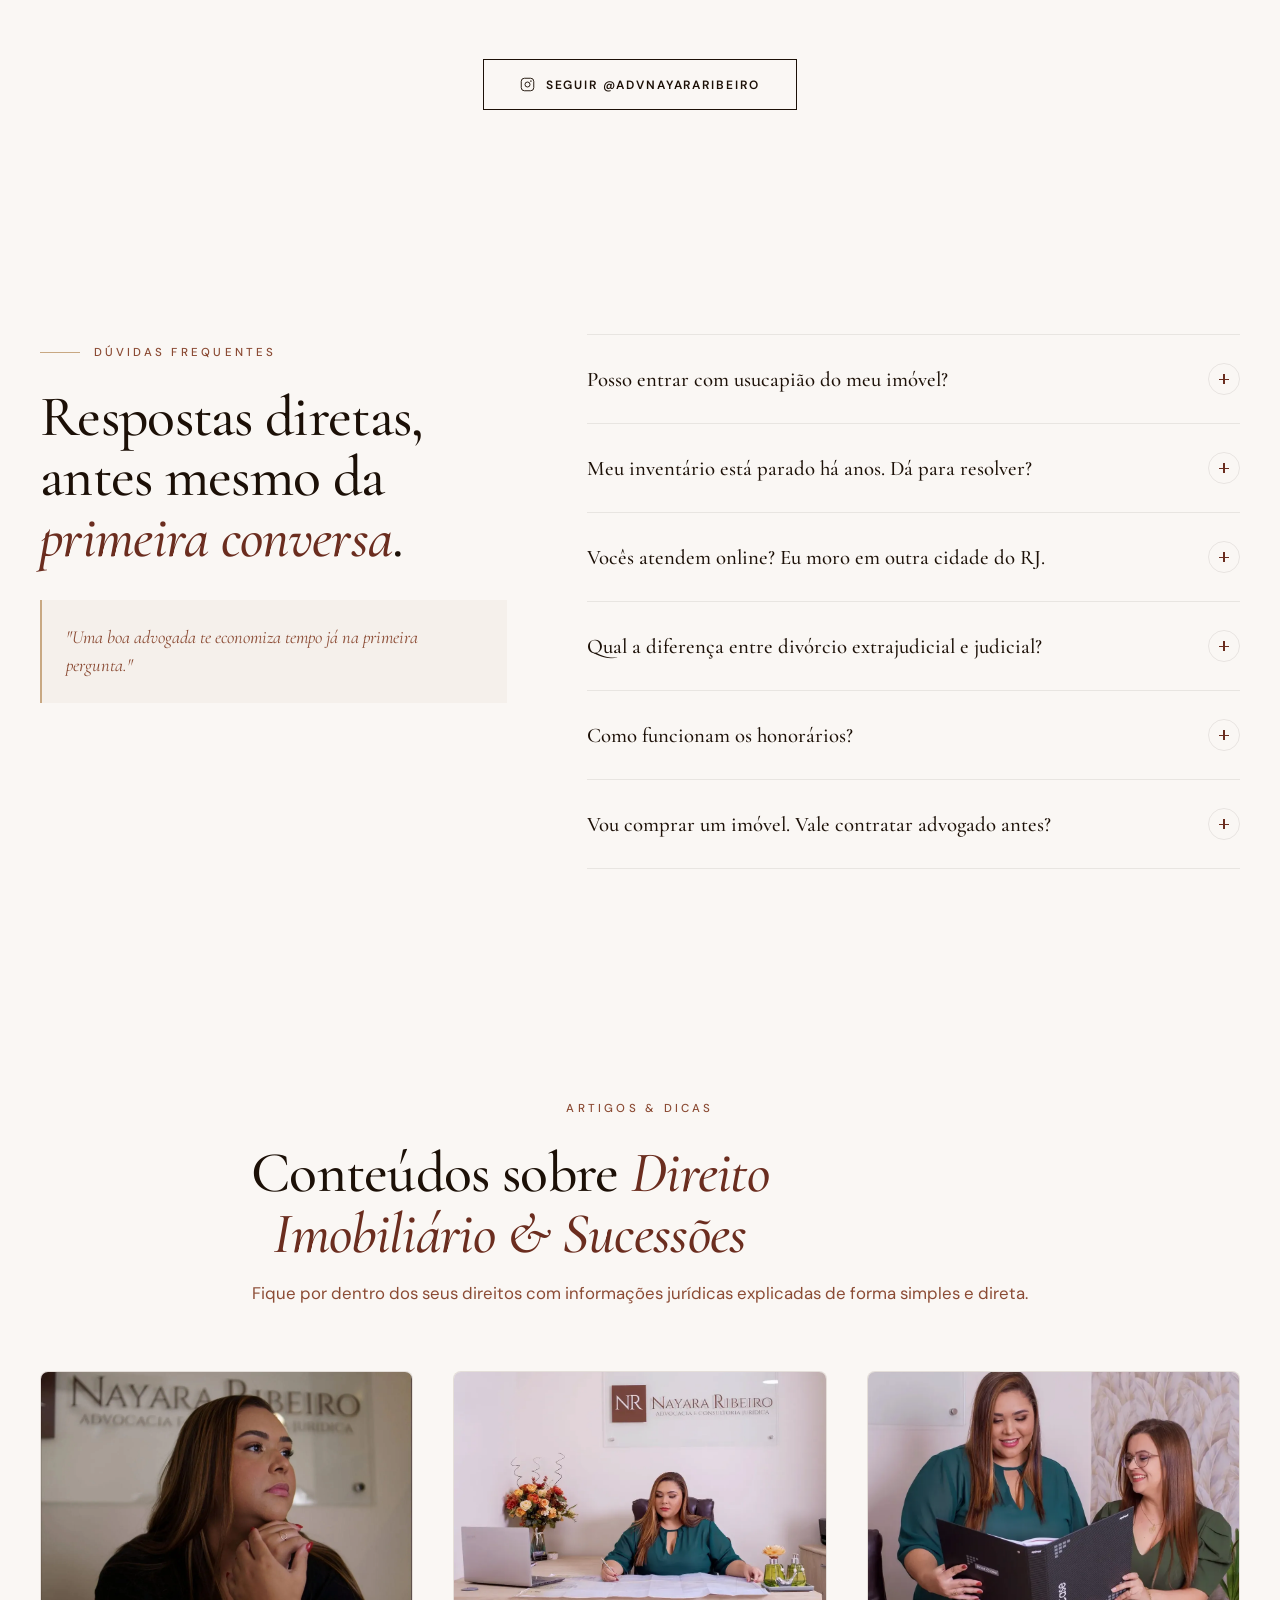
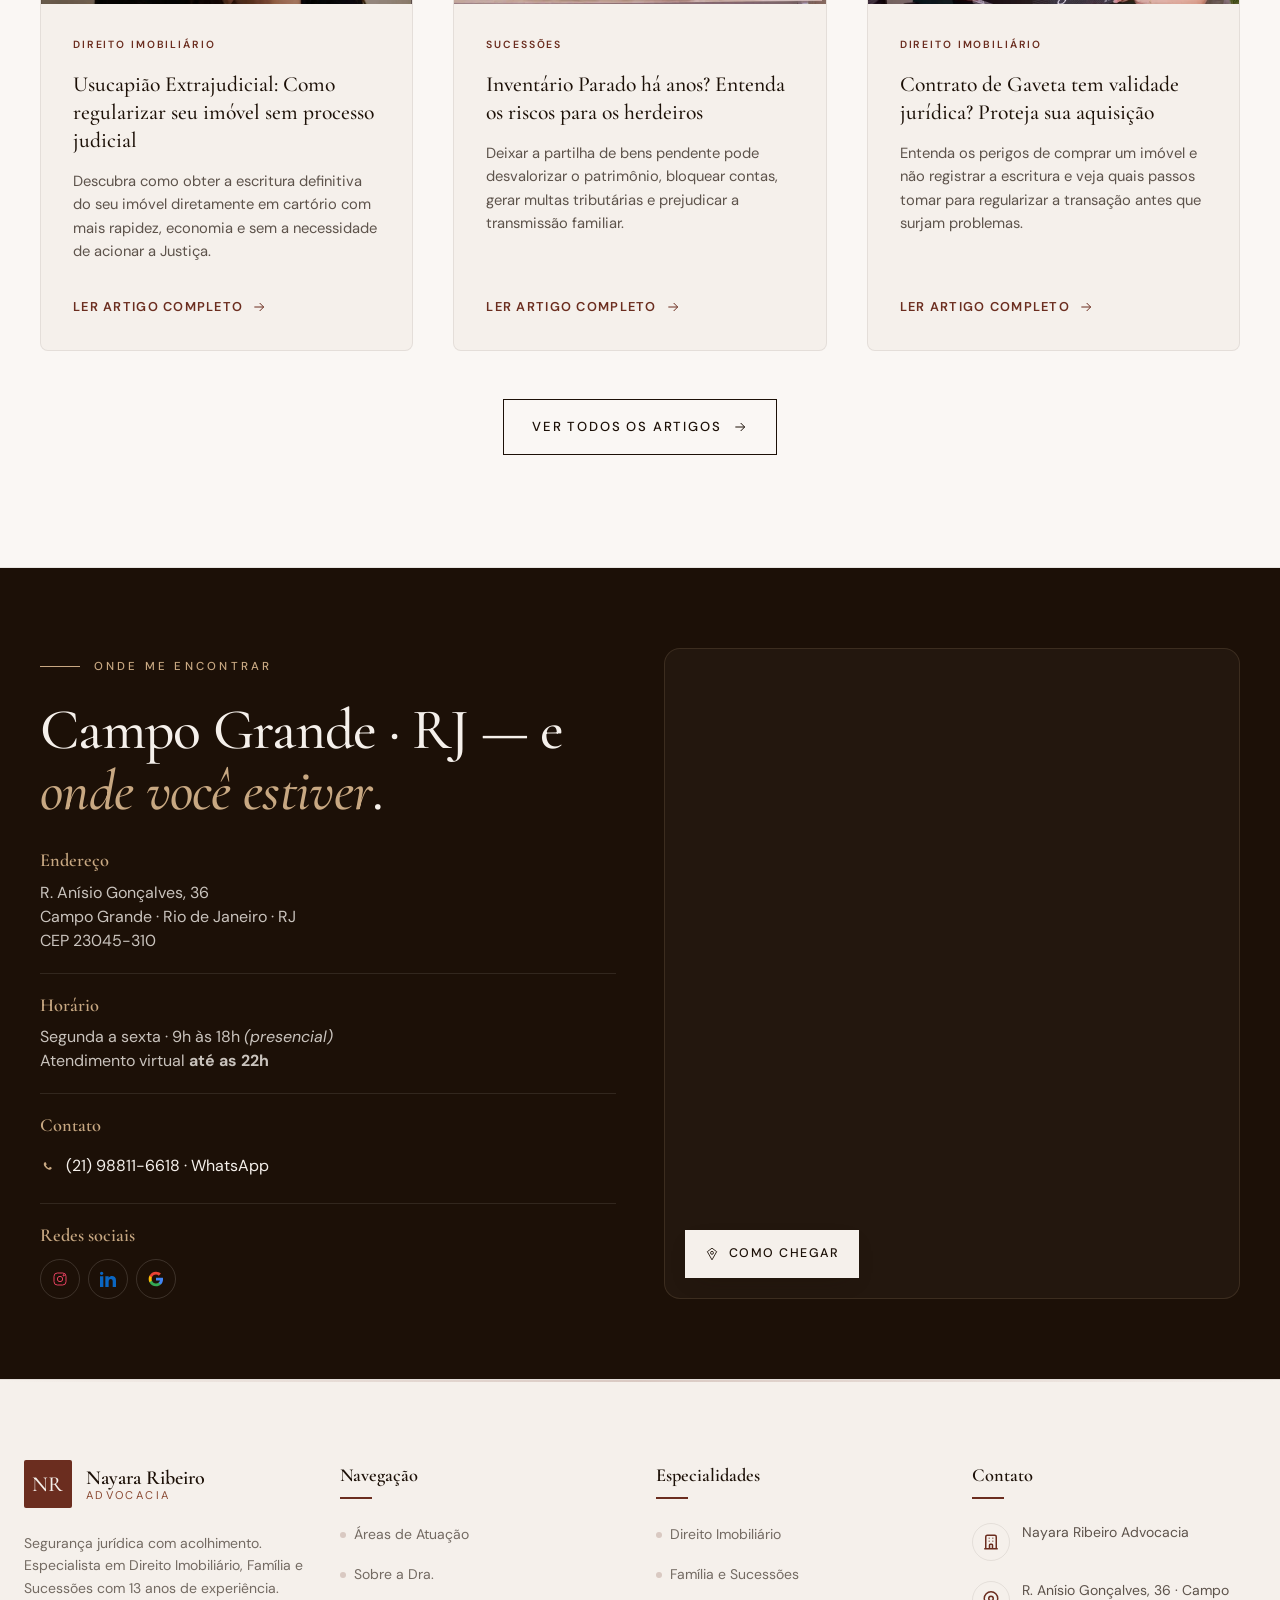
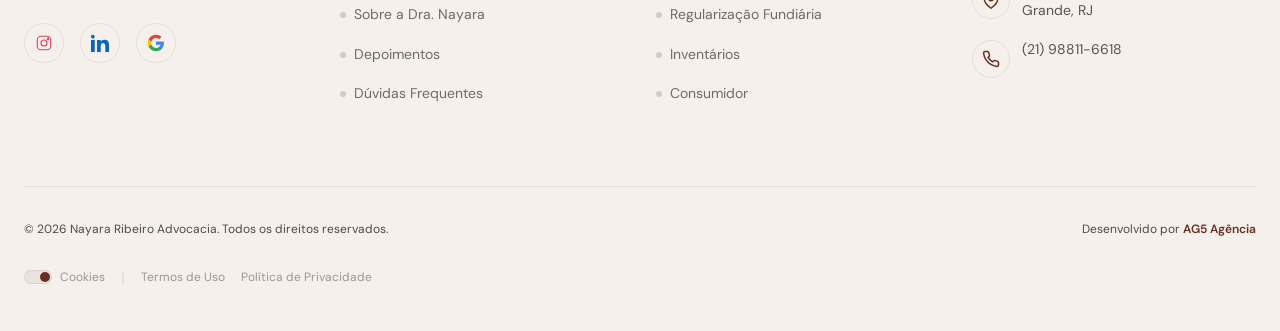
==== commit e817daeb: "feat: add blog pages, services page, and image assets while updating site navigation, footer links, " ====
--- a/index.html
+++ b/index.html
@@ -1,4 +1,4 @@
-﻿<!DOCTYPE html>
+<!DOCTYPE html>
 <html lang="pt-BR">
 <head>
 <meta charset="UTF-8">
@@ -50,7 +50,7 @@
       "@type": "LegalService",
       "@id": "https://www.nayararibeiro.adv.br/#negocio",
       "name": "Nayara Ribeiro - Advogado(a) de usucapião, Inventário, divórcio e regularização imobiliária - Campo Grande/RJ - Zona Oeste",
-      "alternateName": "NR Advocacia | Direito Imobiliário | Família | Sucessões | Campo Grande RJ",
+      "alternateName": "Advogado Campo Grande RJ - NR Advocacia | Direito Imobiliário | Família e Sucessões",
       "url": "https://www.nayararibeiro.adv.br/",
       "logo": "https://www.nayararibeiro.adv.br/assets/logo-nr-advocacia-desktop.webp",
       "image": [
@@ -58,7 +58,7 @@
         "https://www.nayararibeiro.adv.br/assets/nayara-ribeiro-advogada-retrato-preto-branco.webp"
       ],
       "description": "Escritório de advocacia em Campo Grande/RJ. Direito Imobiliário, Família, Sucessões e Consumidor. 13 anos de experiência. Atendimento presencial e virtual até 22h.",
-      "telephone": "+55 21 98811-6618",
+      "telephone": "+5521988116618",
       "priceRange": "$$",
       "currenciesAccepted": "BRL",
       "address": {
@@ -232,8 +232,21 @@
         "bestRating": "5",
         "worstRating": "1"
       },
+      "identifier": [
+        {
+          "@type": "PropertyValue",
+          "propertyID": "Google CID",
+          "value": "17696222983737192053"
+        },
+        {
+          "@type": "PropertyValue",
+          "propertyID": "Google Place ID",
+          "value": "ChIJqQWFCzrnmwARdS7CiwudlfU"
+        }
+      ],
+      "hasMap": "https://maps.google.com/?cid=17696222983737192053",
       "sameAs": [
-        "https://share.google/MTPn3cXZPAXJzzaVX",
+        "https://maps.google.com/?cid=17696222983737192053",
         "https://www.instagram.com/advnayararibeiro/",
         "https://www.linkedin.com/in/nayara-ribeiro-72a0a4a6/"
       ]
@@ -242,7 +255,7 @@
       "@type": "WebSite",
       "@id": "https://www.nayararibeiro.adv.br/#website",
       "url": "https://www.nayararibeiro.adv.br/",
-      "name": "NR Advocacia | Direito Imobiliário | Família | Sucessões | Campo Grande RJ",
+      "name": "Advogado Campo Grande RJ - NR Advocacia | Direito Imobiliário | Família e Sucessões",
       "publisher": { "@id": "https://www.nayararibeiro.adv.br/#negocio" },
       "inLanguage": "pt-BR"
     },
@@ -332,9 +345,10 @@
   </a>
   <ul class="nav__links">
     <li><a href="#hero">Início</a></li>
-    <li><a href="#servicos">Serviços</a></li>
+    <li><a href="servicos.html">Serviços</a></li>
     <li><a href="#depoimentos">Depoimentos</a></li>
     <li><a href="#sobre">Sobre Dra</a></li>
+    <li><a href="blog/">Blog</a></li>
     <li><a href="#contato">Contato</a></li>
   </ul>
   <a class="nav__cta" href="https://wa.me/5521988116618?text=Ol%C3%A1%2C%20vim%20atrav%C3%A9s%20do%20site%20e%20gostaria%20de%20falar%20com%20a%20Dra.%20Nayara." target="_blank" rel="noopener noreferrer" aria-label="Fale com a Dra. Nayara pelo WhatsApp – Navegação">
@@ -383,244 +397,6 @@
   </div>
 </section>
 
-<!-- ============ OFFICE VIDEO IMPACT ============ -->
-<section class="office-impact" id="escritorio-video">
-  <div class="office-impact__decoration" aria-hidden="true"></div>
-  <div class="container office-impact__container">
-    
-    <div class="office-impact__intro reveal">
-      <div class="section-eyebrow">Filosofia de Atuação</div>
-      <h2 class="office-impact__mobile-title">Onde a técnica jurídica encontra o <em>acolhimento humano</em>.</h2>
-    </div>
-    
-    <div class="office-impact__side office-impact__side--left reveal">
-      <div class="office-impact__label">Excelência</div>
-      <div class="office-impact__feature">
-        <h3>Técnica Rigorosa</h3>
-        <p>13 anos de prática jurídica com foco em segurança patrimonial e soluções jurídicas estruturadas.</p>
-      </div>
-      <div class="office-impact__feature">
-        <h3>Liderança</h3>
-        <p>Referência em Direito Imobiliário na Zona Oeste do Rio de Janeiro.</p>
-      </div>
-    </div>
-
-    <div class="office-impact__video-col reveal">
-      <div class="office-impact__video-wrap">
-        <video preload="none" poster="assets/nayara-ribeiro-advogada-escritorio-campo-grande.webp" id="officeVideo" aria-label="Apresentação do escritório NR Advocacia" src="https://assets.cdn.filesafe.space/7hzaWcGgawCV1WudlwA7/media/69ec14cba48992f6895435d0.mp4"></video>
-        <div class="video-card__play" id="officePlayBtn">
-          <div class="video-card__play-btn">
-            <svg viewBox="0 0 24 24" fill="currentColor"><path d="M8 5v14l11-7z"/></svg>
-          </div>
-        </div>
-      </div>
-    </div>
-
-    <div class="office-impact__side office-impact__side--right reveal">
-      <div class="office-impact__label">Acolhimento</div>
-      <div class="office-impact__feature">
-        <h3>Presença Real</h3>
-        <p>Atendimento humanizado em Campo Grande e suporte virtual disponível até as 22h.</p>
-      </div>
-      <div class="office-impact__feature">
-        <h3>Transparência</h3>
-        <p>Clareza total sobre viabilidade e honorários desde a primeira conversa.</p>
-      </div>
-    </div>
-
-  </div>
-</section>
-
-<!-- ============ IMPACT / DOR & SOLUÃâ€¡ÃÆ'O ============ -->
-<section class="impact" id="impact">
-  <div class="container">
-    <div class="impact__header reveal">
-      <div class="section-eyebrow">Você reconhece essa situação?</div>
-      <h2 class="impact__title">Da incerteza patrimonial à <em>segurança jurídica estruturada</em>.</h2>
-    </div>
-
-    <div class="impact__cards">
-      <!-- Card Dor -->
-      <div class="impact-card impact-card--dor reveal">
-        <div class="impact-card__image">
-          <img src="assets/mobile/nayara-ribeiro-dor-documentos.webp" alt="Documentos imobiliários antigos e desorganizados representando problemas jurídicos" width="648" height="648" loading="lazy" srcset="assets/mobile/nayara-ribeiro-dor-documentos.webp 400w, assets/tablet/nayara-ribeiro-dor-documentos.webp 700w" sizes="(max-width: 640px) 100vw, 648px">
-        </div>
-        <div class="impact-card__content">
-          <h3 class="impact-card__title">O Problema Atual</h3>
-          <p class="impact-card__text">Situações que geram insegurança, desvalorização e noites sem sono:</p>
-          <ul class="impact-card__list">
-            <li>Inventário parado há anos com herdeiros em conflito.</li>
-            <li>Imóvel sem escritura, apenas com "contrato de gaveta".</li>
-            <li>Risco real de perda de posse ou penhora por dívidas antigas.</li>
-            <li>Documentação travada que impede a venda ou financiamento.</li>
-          </ul>
-        </div>
-      </div>
-
-      <!-- Divisor -->
-      <div class="impact__divisor reveal">
-        <div class="impact__divisor-line"></div>
-        <div class="impact__divisor-icon">
-          <svg viewBox="0 0 24 24" fill="none" stroke="currentColor" stroke-width="2"><path d="M5 12h14M13 6l6 6-6 6"/></svg>
-        </div>
-        <div class="impact__divisor-line"></div>
-      </div>
-
-      <!-- Card Solução -->
-      <div class="impact-card impact-card--solucao reveal">
-        <div class="impact-card__image">
-          <img src="assets/mobile/nayara-ribeiro-solucao-escritura.webp" alt="Escritura organizada e chaves representando a resolução dos problemas jurídicos" width="648" height="648" loading="lazy" srcset="assets/mobile/nayara-ribeiro-solucao-escritura.webp 400w, assets/tablet/nayara-ribeiro-solucao-escritura.webp 700w" sizes="(max-width: 640px) 100vw, 648px">
-        </div>
-        <div class="impact-card__content">
-          <h3 class="impact-card__title">A Solução Definitiva</h3>
-          <p class="impact-card__text">O resultado de uma atuação técnica rigorosa e estratégica:</p>
-          <ul class="impact-card__list">
-            <li>Escritura registrada e patrimônio com regularização jurídica.</li>
-            <li>Regularização que pode contribuir para a valorização do imóvel no mercado.</li>
-            <li>Maior segurança para herdar, vender ou investir com respaldo jurídico.</li>
-            <li>Acompanhamento próximo em todas as etapas do processo.</li>
-          </ul>
-        </div>
-      </div>
-    </div>
-  </div>
-</section>
-
-<!-- ============ SERVIÇOS ============ -->
-<section class="services" id="servicos">
-  <div class="container">
-    <header class="services__header">
-      <div class="reveal">
-        <div class="section-eyebrow">Áreas de Atuação</div>
-        <h2 class="section-title">Soluções em <em>Direito Civil e Imobiliário</em> em Campo Grande e RJ.</h2>
-      </div>
-      <p class="services__intro reveal">Onze frentes de atuação construídas em 13 anos de prática — com especialização sólida em Direito Imobiliário e regularização fundiária na Zona Oeste carioca. Cada caso começa com um estudo de viabilidade honesto.</p>
-    </header>
-    <div class="services__list" id="services-list">
-      <!-- JS populates services -->
-    </div>
-    <div class="services__more">
-      <button class="services-toggle" id="services-toggle" aria-expanded="false">
-        <span class="services-toggle__label">Ver mais 5 serviços</span>
-        <span class="services-toggle__icon" aria-hidden="true">
-          <svg viewBox="0 0 24 24" fill="none" stroke="currentColor" stroke-width="1.5"><path d="M6 9l6 6 6-6"/></svg>
-        </span>
-      </button>
-    </div>
-    <div class="services__footer reveal">
-      <p>Não encontrou a sua situação? <em>Converse comigo — eu digo se posso ajudar.</em></p>
-      <a class="btn btn--primary" href="https://wa.me/5521988116618?text=Ol%C3%A1%2C%20vim%20atrav%C3%A9s%20do%20site%20e%20n%C3%A3o%20encontrei%20minha%20situa%C3%A7%C3%A3o%20nos%20servi%C3%A7os.%20Gostaria%20de%20saber%20se%20a%20Dra.%20Nayara%20pode%20me%20ajudar." target="_blank" rel="noopener noreferrer">
-        <span>Falar com a Dra. Nayara</span>
-        <svg viewBox="0 0 24 24" fill="none" stroke="currentColor" stroke-width="1.5"><path d="M5 12h14M13 6l6 6-6 6"/></svg>
-      </a>
-    </div>
-  </div>
-</section>
-
-<!-- ============ DEPOIMENTOS ============ -->
-<section class="reviews" id="depoimentos">
-  <div class="container">
-    <header class="reviews__head reveal">
-      <div class="reviews__google">
-        <div class="reviews__google-logo" aria-label="Google">
-          <span>G</span><span>o</span><span>o</span><span>g</span><span>l</span><span>e</span>
-        </div>
-        <div class="reviews__score-inline">
-          <span class="reviews__score-stars">★★★★★</span>
-          <strong>5.0</strong>
-          <span style="color:var(--brown-mid);font-size:.85rem">· 29 avaliações</span>
-        </div>
-      </div>
-      <h2 class="reviews__title">O que dizem <em>quem confiou</em> um caso a mim.</h2>
-    </header>
-
-    <div class="reviews__carousel" id="reviewsCarousel">
-      <!-- JS renders -->
-    </div>
-
-    <div class="reviews__controls">
-      <button class="reviews__arrow" id="reviewPrev" aria-label="Anterior">
-        <svg viewBox="0 0 24 24" fill="none" stroke="currentColor" stroke-width="1.5"><path d="M19 12H5M11 6l-6 6 6 6"/></svg>
-      </button>
-      <div class="reviews__dots" id="reviewDots"></div>
-      <button class="reviews__arrow" id="reviewNext" aria-label="Próximo">
-        <svg viewBox="0 0 24 24" fill="none" stroke="currentColor" stroke-width="1.5"><path d="M5 12h14M13 6l6 6-6 6"/></svg>
-      </button>
-    </div>
-  </div>
-</section>
-
-<!-- Divisor Editorial Premium -->
-<div class="editorial-divider">
-  <span class="editorial-divider__line"></span>
-  <span class="editorial-divider__mark">NR</span>
-  <span class="editorial-divider__line"></span>
-</div>
-
-<!-- ============ SOBRE / CREDENCIAIS (REFORMULADA PREMIUM) ============ -->
-<section class="about" id="sobre">
-  <div class="container">
-    <div class="about__header reveal">
-      <div class="section-eyebrow">A Fundadora</div>
-      <h2 class="about__title">Dra. Nayara Ribeiro: <em>Atuação Técnica</em> e Atendimento Humanizado.</h2>
-    </div>
-
-    <div class="about__grid">
-      <div class="about__visual-col">
-        <div class="about__portrait-wrap reveal">
-          <img src="assets/nayara-ribeiro-advogada-retrato-preto-branco.webp" alt="Dra. Nayara Ribeiro — Fundadora" class="about__portrait-img" width="1066" height="1600" srcset="assets/mobile/nayara-ribeiro-advogada-retrato-preto-branco.webp 500w, assets/tablet/nayara-ribeiro-advogada-retrato-preto-branco.webp 800w, assets/nayara-ribeiro-advogada-retrato-preto-branco.webp 1200w" sizes="(max-width: 640px) 90vw, 45vw" loading="lazy">
-          <div class="about__portrait-tag">
-            <span>Nayara Ribeiro</span>
-            <span>OAB · RJ 176.905</span>
-          </div>
-        </div>
-        
-        <!-- Galeria de 5 fotos integrada -->
-        <div class="about__gallery-strip reveal">
-          <div class="gallery-strip__item"><img src="assets/nayara-ribeiro-advogada-analisando-planta.webp" alt="Análise de Documentos" width="1080" height="717" srcset="assets/mobile/nayara-ribeiro-advogada-analisando-planta.webp 200w, assets/tablet/nayara-ribeiro-advogada-analisando-planta.webp 350w, assets/nayara-ribeiro-advogada-analisando-planta.webp 800w" sizes="(max-width: 640px) 20vw, 120px" loading="lazy"></div>
-          <div class="gallery-strip__item"><img src="assets/nayara-ribeiro-advogada-atendimento-cliente.webp" alt="Atendimento" width="1080" height="719" srcset="assets/mobile/nayara-ribeiro-advogada-atendimento-cliente.webp 200w, assets/tablet/nayara-ribeiro-advogada-atendimento-cliente.webp 350w, assets/nayara-ribeiro-advogada-atendimento-cliente.webp 800w" sizes="(max-width: 640px) 20vw, 120px" loading="lazy"></div>
-          <div class="gallery-strip__item"><img src="assets/nayara-ribeiro-advogada-certificados.webp" alt="Especializações" width="900" height="1600" srcset="assets/mobile/nayara-ribeiro-advogada-certificados.webp 200w, assets/tablet/nayara-ribeiro-advogada-certificados.webp 350w, assets/nayara-ribeiro-advogada-certificados.webp 800w" sizes="(max-width: 640px) 20vw, 120px" loading="lazy"></div>
-          <div class="gallery-strip__item"><img src="assets/nayara-ribeiro-advogada-xicara-cafe-1.webp" alt="Ambiente" width="1215" height="2160" srcset="assets/mobile/nayara-ribeiro-advogada-xicara-cafe-1.webp 200w, assets/tablet/nayara-ribeiro-advogada-xicara-cafe-1.webp 350w, assets/nayara-ribeiro-advogada-xicara-cafe-1.webp 800w" sizes="(max-width: 640px) 20vw, 120px" loading="lazy"></div>
-          <div class="gallery-strip__item"><img src="assets/nayara-ribeiro-advogada-livros-direito.webp" alt="Conhecimento" width="900" height="1600" srcset="assets/mobile/nayara-ribeiro-advogada-livros-direito.webp 600w, assets/tablet/nayara-ribeiro-advogada-livros-direito.webp 900w, assets/nayara-ribeiro-advogada-livros-direito.webp 1200w" sizes="(max-width: 640px) 100vw, 50vw"></div>
-        </div>
-      </div>
-
-      <div class="about__content-col reveal">
-        <p class="about__editorial-lead">"A advocacia de excelência exige o equilíbrio entre o rigor da técnica e a sensibilidade do atendimento."</p>
-        
-        <div class="about__main-text">
-          <p>Com mais de 13 anos de atuação, a Dra. Nayara Ribeiro consolidou sua carreira como referência em <strong>Direito Imobiliário e Regularização Fundiária</strong> na Zona Oeste do Rio de Janeiro.</p>
-          <p>Especialista em casos de alta complexidade, sua atuação vai além do tribunal: ela capacita o mercado, ministrando treinamentos para grandes imobiliárias como a Lopes sobre interpretação de matrículas e projetos de PAL.</p>
-          <p>O escritório NR Advocacia nasceu desse compromisso: oferecer segurança jurídica real, transparência absoluta e uma disponibilidade que foge do padrão corporativo frio.</p>
-        </div>
-
-        <div class="about__stats-grid">
-          <div class="about-stat">
-            <span class="about-stat__num">13+</span>
-            <span class="about-stat__label">Anos de experiência</span>
-          </div>
-          <div class="about-stat">
-            <span class="about-stat__num">5.0</span>
-            <span class="about-stat__label">Avaliação Google</span>
-          </div>
-          <div class="about-stat">
-            <span class="about-stat__num">100%</span>
-            <span class="about-stat__label">Presença RJ & Online</span>
-          </div>
-        </div>
-
-        <div class="about__footer-cta">
-          <a href="sobre-nayara.html" class="btn btn--premium-cta">
-            <span>Conheça a trajetória completa</span>
-            <svg viewBox="0 0 24 24" fill="none" stroke="currentColor" stroke-width="2" stroke-linecap="round" stroke-linejoin="round"><line x1="5" y1="12" x2="19" y2="12"></line><polyline points="12 5 19 12 12 19"></polyline></svg>
-          </a>
-        </div>
-      </div>
-    </div>
-  </div>
-</section>
-
-
 <!-- ============ MÉTODO RPV ============ -->
 <section class="rpv-method" id="rpv">
   <div class="container">
@@ -677,214 +453,27 @@
   </div>
 </section>
 
-<!-- ============ RECONHECIMENTOS (LAYOUT PREMIUM EDITORIAL) ============ -->
-<section class="recognition-premium" id="reconhecimentos">
-  <div class="container">
-    <div class="recognition-premium__layout">
-      <header class="recognition-premium__header reveal">
-        <div class="section-eyebrow">Honraria & Mérito</div>
-        <h2 class="section-title">Autoridade Reconhecida pela <em>Câmara Municipal do Rio de Janeiro</em></h2>
-        <p class="recognition-premium__intro">Homenageada com a Moção de Reconhecimento e Aplausos em sessão solene no Palácio Pedro Ernesto, em virtude da excelência na prática jurídica e liderança institucional.</p>
-      </header>
-
-      <div class="recognition-premium__grid">
-        <div class="recognition-premium__main-image reveal">
-          <img src="assets/nayara-ribeiro-escadaria-camara-municipal-mocao.webp" alt="Dra. Nayara Ribeiro na escadaria histórica da Câmara Municipal do Rio de Janeiro segurando sua Moção de Reconhecimento" loading="lazy" width="3120" height="4160" srcset="assets/mobile/nayara-ribeiro-escadaria-camara-municipal-mocao.webp 700w, assets/tablet/nayara-ribeiro-escadaria-camara-municipal-mocao.webp 1100w, assets/nayara-ribeiro-escadaria-camara-municipal-mocao.webp 1500w" sizes="(max-width: 640px) 100vw, 80vw">
-          <div class="recognition-premium__stamp">
-            <span>Mérito</span>
-            <strong>Institucional</strong>
-            <span>Câmara RJ</span>
-          </div>
-        </div>
-
-        <div class="recognition-premium__content">
-          <div class="recognition-premium__feature reveal">
-            <span class="recognition-premium__date">Março de 2026 — Plenário Teotônio Villela</span>
-            <h3>Uma trajetória marcada pelo <em>compromisso técnico</em> e impacto social.</h3>
-            <p>A honraria destaca a atuação da Dra. Nayara Ribeiro como Presidente da Comissão de Direito Imobiliário e sua contribuição fundamental na defesa dos direitos patrimoniais e proteção às mulheres na advocacia.</p>
-            <div class="recognition-premium__quote">
-              "Um reconhecimento que transcende o gabinete e reflete o trabalho árduo na regularização fundiária da Zona Oeste."
-            </div>
-          </div>
-
-          <div class="recognition-premium__side-grid reveal">
-            <div class="recognition-premium__side-item">
-              <img src="assets/nayara-ribeiro-mocao-camara-municipal-rj.webp" alt="Dra. Nayara no plenário da Câmara Municipal" loading="lazy" width="900" height="1600" srcset="assets/mobile/nayara-ribeiro-mocao-camara-municipal-rj.webp 500w, assets/tablet/nayara-ribeiro-mocao-camara-municipal-rj.webp 800w, assets/nayara-ribeiro-mocao-camara-municipal-rj.webp 1200w" sizes="(max-width: 640px) 45vw, 350px">
-              <div class="recognition-premium__side-caption">Sessão Solene</div>
-            </div>
-            <div class="recognition-premium__side-item">
-              <img src="assets/nayara-ribeiro-certificado-mocao-camara-municipal.webp" alt="Documento oficial da Moção de Reconhecimento" loading="lazy" width="900" height="1600" srcset="assets/mobile/nayara-ribeiro-certificado-mocao-camara-municipal.webp 500w, assets/tablet/nayara-ribeiro-certificado-mocao-camara-municipal.webp 800w, assets/nayara-ribeiro-certificado-mocao-camara-municipal.webp 1200w" sizes="(max-width: 640px) 45vw, 350px">
-              <div class="recognition-premium__side-caption">Moção de Aplausos</div>
-            </div>
-          </div>
-        </div>
-      </div>
-    </div>
-  </div>
-</section>
-
-<!-- ============ INSTAGRAM ============ -->
-<section class="instagram" id="instagram">
-  <div class="container">
-    <header class="instagram__header reveal">
-      <div class="section-eyebrow">Instagram</div>
-      <h2 class="section-title">Acompanhe a <em>Dra. Nayara</em> na prática</h2>
-      <p class="instagram__intro">Dicas jurídicas, bastidores e conteúdo real direto do perfil oficial.</p>
-    </header>
-
-    <div class="insta-grid">
-
-      <!-- Post 1: Treinamento Imobiliária Lopes -->
-      <a class="insta-card reveal" href="https://www.instagram.com/p/DPzzTC6jE6h/" target="_blank" rel="noopener noreferrer" aria-label="Ver post no Instagram">
-        <div class="insta-card__media">
-          <img src="assets/nayara-ribeiro-advogada-analisando-planta-mesa.webp" alt="Treinamento corretores Imobiliária Lopes — matrícula e documentação" loading="lazy" width="900" height="1600" srcset="assets/mobile/nayara-ribeiro-advogada-analisando-planta-mesa.webp 500w, assets/tablet/nayara-ribeiro-advogada-analisando-planta-mesa.webp 800w, assets/nayara-ribeiro-advogada-analisando-planta-mesa.webp 1200w" sizes="(max-width: 640px) 100vw, 600px">
-          <div class="insta-card__overlay">
-            <svg class="insta-card__ig-icon" viewBox="0 0 24 24" fill="none" stroke="currentColor" stroke-width="1.5"><rect x="2" y="2" width="20" height="20" rx="5"/><circle cx="12" cy="12" r="4"/><circle cx="17.5" cy="6.5" r="0.5" fill="currentColor"/></svg>
-          </div>
-        </div>
-        <div class="insta-card__body">
-          <div class="insta-card__profile">
-            <svg viewBox="0 0 24 24" fill="none" stroke="currentColor" stroke-width="1.5"><rect x="2" y="2" width="20" height="20" rx="5"/><circle cx="12" cy="12" r="4"/><circle cx="17.5" cy="6.5" r="0.5" fill="currentColor"/></svg>
-            <span>@advnayararibeiro</span>
-          </div>
-          <p class="insta-card__caption">Hoje foi dia de treinamento com os corretores da Imobiliária Lopes! 🏡 Falamos sobre transcrição, matrícula, registro e averbação — temas essenciais para quem quer atuar com segurança jurídica.</p>
-        </div>
-      </a>
-
-      <!-- Post 2: Treinamento Imobiliária Lopes (2ª foto) -->
-      <a class="insta-card reveal" href="https://www.instagram.com/p/DQCqs6MidPO/" target="_blank" rel="noopener noreferrer" aria-label="Ver post no Instagram" style="--reveal-delay: 120ms">
-        <div class="insta-card__media">
-          <img src="assets/nayara-ribeiro-advogada-reuniao-mesa.webp" alt="Treinamento jurídico para corretores — matrícula e registro" loading="lazy" width="1080" height="1440" srcset="assets/mobile/nayara-ribeiro-advogada-reuniao-mesa.webp 500w, assets/tablet/nayara-ribeiro-advogada-reuniao-mesa.webp 800w, assets/nayara-ribeiro-advogada-reuniao-mesa.webp 1200w" sizes="(max-width: 640px) 100vw, 600px">
-          <div class="insta-card__overlay">
-            <svg class="insta-card__ig-icon" viewBox="0 0 24 24" fill="none" stroke="currentColor" stroke-width="1.5"><rect x="2" y="2" width="20" height="20" rx="5"/><circle cx="12" cy="12" r="4"/><circle cx="17.5" cy="6.5" r="0.5" fill="currentColor"/></svg>
-          </div>
-        </div>
-        <div class="insta-card__body">
-          <div class="insta-card__profile">
-            <svg viewBox="0 0 24 24" fill="none" stroke="currentColor" stroke-width="1.5"><rect x="2" y="2" width="20" height="20" rx="5"/><circle cx="12" cy="12" r="4"/><circle cx="17.5" cy="6.5" r="0.5" fill="currentColor"/></svg>
-            <span>@advnayararibeiro</span>
-          </div>
-          <p class="insta-card__caption">Hoje foi dia de treinamento com os corretores da Imobiliária Lopes! 🏡 Transcrição, matrícula, registro e averbação — valorizar cada negócio começa pelo conhecimento jurídico.</p>
-        </div>
-      </a>
-
-      <!-- Post 3: Ação Social CRECI — Ouvidoria Itinerante -->
-      <a class="insta-card reveal" href="https://www.instagram.com/p/DOJjvgbiTuq/" target="_blank" rel="noopener noreferrer" aria-label="Ver post no Instagram" style="--reveal-delay: 240ms">
-        <div class="insta-card__media">
-          <img src="assets/nayara-ribeiro-lider-comissao-usucapiao.webp" alt="Ação Social CRECI — Ouvidoria Itinerante com Comissão de Direito Imobiliário OAB" loading="lazy" width="768" height="768" srcset="assets/mobile/nayara-ribeiro-lider-comissao-usucapiao.webp 400w, assets/tablet/nayara-ribeiro-lider-comissao-usucapiao.webp 600w, assets/nayara-ribeiro-lider-comissao-usucapiao.webp 900w" sizes="(max-width: 640px) 100vw, 500px">
-          <div class="insta-card__overlay">
-            <svg class="insta-card__ig-icon" viewBox="0 0 24 24" fill="none" stroke="currentColor" stroke-width="1.5"><rect x="2" y="2" width="20" height="20" rx="5"/><circle cx="12" cy="12" r="4"/><circle cx="17.5" cy="6.5" r="0.5" fill="currentColor"/></svg>
-          </div>
-        </div>
-        <div class="insta-card__body">
-          <div class="insta-card__profile">
-            <svg viewBox="0 0 24 24" fill="none" stroke="currentColor" stroke-width="1.5"><rect x="2" y="2" width="20" height="20" rx="5"/><circle cx="12" cy="12" r="4"/><circle cx="17.5" cy="6.5" r="0.5" fill="currentColor"/></svg>
-            <span>@advnayararibeiro</span>
-          </div>
-          <p class="insta-card__caption">Dia de Ação Social com o CRECI — Ouvidoria Itinerante. Nossa Comissão de Direito Imobiliário da 29ª Subseção presente, levando orientação jurídica e solidariedade a quem mais precisa.</p>
-        </div>
-      </a>
-
-    </div>
-
-    <div class="instagram__footer reveal">
-      <a href="https://www.instagram.com/advnayararibeiro/" target="_blank" rel="noopener noreferrer" class="insta-follow-btn">
-        <svg viewBox="0 0 24 24" fill="none" stroke="currentColor" stroke-width="1.5"><rect x="2" y="2" width="20" height="20" rx="5"/><circle cx="12" cy="12" r="4"/><circle cx="17.5" cy="6.5" r="0.5" fill="currentColor"/></svg>
-        <span>Seguir @advnayararibeiro</span>
-      </a>
-    </div>
-  </div>
-</section>
-
-<!-- ============ FAQ ============ -->
-<section class="faq" id="faq">
-  <div class="container">
-    <div class="faq__grid">
-      <aside class="faq__side reveal">
-        <div class="section-eyebrow">Dúvidas frequentes</div>
-        <h2 class="section-title">Respostas diretas, antes mesmo da <em>primeira conversa</em>.</h2>
-        <div class="faq__side-note">"Uma boa advogada te economiza tempo já na primeira pergunta."</div>
-      </aside>
-      <div class="faq__list" id="faqList">
-        <!-- JS renders -->
-      </div>
-    </div>
-  </div>
-</section>
-
-<!-- ============ LOCALIZAÃâ€¡ÃÆ'O ============ -->
-<section class="location" id="contato">
-  <div class="container">
-    <div class="location__grid">
-      <div class="location__info reveal">
-        <div class="section-eyebrow">Onde me encontrar</div>
-        <h2 class="section-title">Campo Grande · RJ — e <em>onde você estiver</em>.</h2>
-
-        <h3>Endereço</h3>
-        <p>R. Anísio Gonçalves, 36<br>Campo Grande · Rio de Janeiro · RJ<br>CEP 23045-310</p>
-
-        <h3>Horário</h3>
-        <p>Segunda a sexta · 9h às 18h <em>(presencial)</em><br>Atendimento virtual <strong>até as 22h</strong></p>
-
-        <h3>Contato</h3>
-        <div class="location__contacts">
-          <a class="location__contact" href="https://wa.me/5521988116618?text=Ol%C3%A1%2C%20vim%20atrav%C3%A9s%20do%20site%20e%20gostaria%20de%20entrar%20em%20contato%20com%20a%20Dra.%20Nayara." target="_blank" rel="noopener noreferrer">
-            <svg viewBox="0 0 24 24" fill="currentColor"><path d="M17.5 14.4c-.3-.2-1.8-.9-2.1-1-.3-.1-.5-.2-.7.2-.2.3-.8 1-1 1.2-.2.2-.4.2-.7.1-.3-.2-1.3-.5-2.4-1.5-.9-.8-1.5-1.8-1.7-2.1-.2-.3 0-.5.1-.6.1-.1.3-.4.5-.6.2-.2.2-.3.3-.5.1-.2 0-.4 0-.5 0-.1-.7-1.7-1-2.3-.3-.6-.5-.5-.7-.5h-.6c-.2 0-.5.1-.8.4-.3.3-1 1-1 2.5s1.1 3 1.2 3.2c.2.2 2.1 3.2 5 4.5 1.8.8 2.5.8 3.4.7.5-.1 1.7-.7 2-1.4.2-.7.2-1.2.2-1.4-.1-.2-.3-.2-.6-.4z"/></svg>
-            <span>(21) 98811-6618 · WhatsApp</span>
-          </a>
-        </div>
-
-        <h3>Redes sociais</h3>
-        <div class="location__socials">
-          <a href="https://www.instagram.com/advnayararibeiro/" target="_blank" rel="noopener noreferrer" aria-label="Instagram">
-            <svg viewBox="0 0 24 24" fill="none" stroke="#E4405F" stroke-width="1.5"><rect x="3" y="3" width="18" height="18" rx="5"/><circle cx="12" cy="12" r="4"/><circle cx="17.5" cy="6.5" r="1" fill="#E4405F"/></svg>
-          </a>
-          <a href="https://www.linkedin.com/in/nayara-ribeiro-72a0a4a6/" target="_blank" rel="noopener noreferrer" aria-label="LinkedIn">
-            <svg viewBox="0 0 24 24" fill="#0A66C2"><path d="M4.98 3.5C4.98 4.88 3.87 6 2.5 6S0 4.88 0 3.5 1.12 1 2.5 1s2.48 1.12 2.48 2.5zM5 8H0v16h5V8zm7.98 0H8v16h4.98v-8.4c0-4.66 6.06-5.04 6.06 0V24H24V13.87c0-7.8-8.92-7.51-11.02-3.67V8z"/></svg>
-          </a>
-          <a href="https://share.google/MTPn3cXZPAXJzzaVX" target="_blank" rel="noopener noreferrer" aria-label="Google Business">
-            <svg viewBox="0 0 24 24" xmlns="http://www.w3.org/2000/svg"><path d="M22.56 12.25c0-.78-.07-1.53-.2-2.25H12v4.26h5.92c-.26 1.37-1.04 2.53-2.21 3.31v2.77h3.57c2.08-1.92 3.28-4.74 3.28-8.09z" fill="#4285F4"/><path d="M12 23c2.97 0 5.46-.98 7.28-2.66l-3.57-2.77c-.98.66-2.23 1.06-3.71 1.06-2.86 0-5.29-1.93-6.16-4.53H2.18v2.84C3.99 20.53 7.7 23 12 23z" fill="#34A853"/><path d="M5.84 14.09c-.22-.66-.35-1.36-.35-2.09s.13-1.43.35-2.09V7.07H2.18C1.43 8.55 1 10.22 1 12s.43 3.45 1.18 4.93l3.66-2.84z" fill="#FBBC05"/><path d="M12 5.38c1.62 0 3.06.56 4.21 1.64l3.15-3.15C17.45 2.09 14.97 1 12 1 7.7 1 3.99 3.47 2.18 7.07l3.66 2.84c.87-2.6 3.3-4.53 6.16-4.53z" fill="#EA4335"/></svg>
-          </a>
-        </div>
-      </div>
-
-      <div class="location__map reveal">
-        <iframe
-          src="https://www.google.com/maps/embed?pb=!1m18!1m12!1m3!1d3674.9107924902523!2d-43.55662462468936!3d-22.91666097924808!2m3!1f0!2f0!3f0!3m2!1i1024!2i768!4f13.1!3m3!1m2!1s0x9be73a0b850529%3A0xf5959d0b8bc22e75!2sNayara%20Ribeiro%20Advocacia!5e0!3m2!1spt-BR!2sbr!4v1700000000000"
-          allowfullscreen=""
-          loading="lazy"
-          referrerpolicy="no-referrer-when-downgrade"
-          title="Mapa — NR Advocacia Campo Grande"></iframe>
-        <a class="location__map-cta" href="https://www.google.com/maps/dir//Nayara+Ribeiro+Advocacia" target="_blank" rel="noopener noreferrer">
-          <svg viewBox="0 0 24 24" fill="none" stroke="currentColor" stroke-width="1.5"><path d="M12 2l8 6-8 14-8-14 8-6z"/><circle cx="12" cy="10" r="2.5"/></svg>
-          Como chegar
-        </a>
-      </div>
-    </div>
-  </div>
-</section>
-
 <!-- ============ CTA FORM ============ -->
 <section class="cta-form" id="cta">
   <div class="cta-form__image-bg"></div>
   <div class="container">
     <div class="cta-form__grid">
       <div class="cta-form__left reveal">
-        <div class="section-eyebrow">Agende uma conversa</div>
-        <h2 class="cta-form__title">Conte o seu caso — <em>eu digo com honestidade</em> se posso ajudar.</h2>
-        <p class="cta-form__desc">Todas as mensagens são lidas pessoalmente pela Dra. Nayara. O primeiro passo é entender a sua situação e explicar claramente os próximos caminhos, honorários e prazos realistas.</p>
+        <div class="section-eyebrow">Agende uma triagem inicial</div>
+        <h2 class="cta-form__title">Conte seu caso. <em>Vamos entender</em> o melhor caminho para você.</h2>
+        <p class="cta-form__desc">Antes de indicar qualquer solução jurídica, realizo uma conversa inicial de até 20 minutos para compreender a sua situação, identificar a urgência do caso e verificar quais documentos você já possui. Esse primeiro contato permite avaliar se o seu caso está relacionado à regularização imobiliária, divórcio ou sucessões, e direcionar você para o atendimento mais adequado.</p>
         <div class="cta-form__bullets">
           <div class="cta-form__bullet">
             <svg viewBox="0 0 24 24" fill="none" stroke="currentColor" stroke-width="2"><path d="M20 6L9 17l-5-5"/></svg>
-            Atendimento prioritário e personalizado
+            Triagem inicial para entender o seu caso
           </div>
           <div class="cta-form__bullet">
             <svg viewBox="0 0 24 24" fill="none" stroke="currentColor" stroke-width="2"><path d="M20 6L9 17l-5-5"/></svg>
-            Sigilo absoluto sobre o seu caso
+            Atendimento humanizado e sigiloso
           </div>
           <div class="cta-form__bullet">
             <svg viewBox="0 0 24 24" fill="none" stroke="currentColor" stroke-width="2"><path d="M20 6L9 17l-5-5"/></svg>
-            Estudo de viabilidade antes de honorários
+            Orientação sobre o próximo passo: consulta, análise documental ou estudo de viabilidade
           </div>
         </div>
       </div>
@@ -927,15 +516,508 @@
           <span class="form__error">Descreva brevemente o seu caso</span>
         </div>
         <button type="submit" class="form__submit">
-          <span>Enviar mensagem</span>
+          <span>Agendar triagem</span>
           <svg viewBox="0 0 24 24" fill="none" stroke="currentColor" stroke-width="1.5"><path d="M5 12h14M13 6l6 6-6 6"/></svg>
         </button>
-        <p class="form__disclaimer">Ao enviar, você concorda em ser contatada pela equipe NR Advocacia. Seus dados são tratados com sigilo.</p>
-        <div class="form__success" id="formSuccess">Mensagem recebida. A Dra. Nayara retornará em breve — obrigada pela confiança.</div>
+        <p class="form__disclaimer">Ao enviar seus dados, eu entrarei em contato para realizar a triagem inicial. As informações serão tratadas com sigilo e responsabilidade.</p>
+        <div class="form__success" id="formSuccess">Mensagem recebida. A Dra. Nayara retornará em breve. Obrigada pela confiança.</div>
       </form>
     </div>
   </div>
 </section>
+
+<!-- ============ OFFICE VIDEO IMPACT ============ -->
+<section class="office-impact" id="escritorio-video">
+  <div class="office-impact__decoration" aria-hidden="true"></div>
+  <div class="container office-impact__container">
+    
+    <div class="office-impact__intro reveal">
+      <div class="section-eyebrow">Filosofia de Atuação</div>
+      <h2 class="office-impact__mobile-title">Onde a técnica jurídica encontra o <em>acolhimento humano</em>.</h2>
+    </div>
+    
+    <div class="office-impact__side office-impact__side--left reveal">
+      <div class="office-impact__label">Excelência</div>
+      <div class="office-impact__feature">
+        <h3>Técnica Rigorosa</h3>
+        <p>13 anos de prática jurídica com foco em segurança patrimonial e soluções jurídicas estruturadas.</p>
+      </div>
+      <div class="office-impact__feature">
+        <h3>Liderança</h3>
+        <p>Referência em Direito Imobiliário na Zona Oeste do Rio de Janeiro.</p>
+      </div>
+    </div>
+
+    <div class="office-impact__video-col reveal">
+      <div class="office-impact__video-wrap">
+        <video preload="none" poster="assets/nayara-ribeiro-advogada-escritorio-campo-grande.webp" id="officeVideo" aria-label="Apresentação do escritório NR Advocacia" src="https://assets.cdn.filesafe.space/7hzaWcGgawCV1WudlwA7/media/69ec14cba48992f6895435d0.mp4"></video>
+        <div class="video-card__play" id="officePlayBtn">
+          <div class="video-card__play-btn">
+            <svg viewBox="0 0 24 24" fill="currentColor"><path d="M8 5v14l11-7z"/></svg>
+          </div>
+        </div>
+      </div>
+    </div>
+
+    <div class="office-impact__side office-impact__side--right reveal">
+      <div class="office-impact__label">Acolhimento</div>
+      <div class="office-impact__feature">
+        <h3>Presença Real</h3>
+        <p>Atendimento humanizado em Campo Grande e suporte virtual disponível até as 22h.</p>
+      </div>
+      <div class="office-impact__feature">
+        <h3>Transparência</h3>
+        <p>Clareza total sobre viabilidade e honorários desde a primeira conversa.</p>
+      </div>
+    </div>
+
+  </div>
+</section>
+
+<!-- ============ IMPACT / DOR & SOLUÃâ€¡ÃÆ'O ============ -->
+<section class="impact" id="impact">
+  <div class="container">
+    <div class="impact__header reveal">
+      <div class="section-eyebrow">Você reconhece essa situação?</div>
+      <h2 class="impact__title">Da incerteza patrimonial à <em>segurança jurídica estruturada</em>.</h2>
+    </div>
+
+    <div class="impact__cards">
+      <!-- Card Dor -->
+      <div class="impact-card impact-card--dor reveal">
+        <div class="impact-card__image">
+          <img src="assets/mobile/nayara-ribeiro-dor-documentos.webp" alt="Documentos imobiliários antigos e desorganizados representando problemas jurídicos" width="648" height="648" loading="lazy" srcset="assets/mobile/nayara-ribeiro-dor-documentos.webp 400w, assets/tablet/nayara-ribeiro-dor-documentos.webp 700w" sizes="(max-width: 640px) 100vw, 648px">
+        </div>
+        <div class="impact-card__content">
+          <h3 class="impact-card__title">O Problema Atual</h3>
+          <p class="impact-card__text">Situações que geram insegurança, desvalorização e noites sem sono:</p>
+          <ul class="impact-card__list">
+            <li>Inventário parado há anos com herdeiros em conflito.</li>
+            <li>Imóvel sem escritura, apenas com "contrato de gaveta".</li>
+            <li>Risco real de perda de posse ou penhora por dívidas antigas.</li>
+            <li>Documentação travada que impede a venda ou financiamento.</li>
+          </ul>
+        </div>
+      </div>
+
+      <!-- Divisor -->
+      <div class="impact__divisor reveal">
+        <div class="impact__divisor-line"></div>
+        <div class="impact__divisor-icon">
+          <svg viewBox="0 0 24 24" fill="none" stroke="currentColor" stroke-width="2"><path d="M5 12h14M13 6l6 6-6 6"/></svg>
+        </div>
+        <div class="impact__divisor-line"></div>
+      </div>
+
+      <!-- Card Solução -->
+      <div class="impact-card impact-card--solucao reveal">
+        <div class="impact-card__image">
+          <img src="assets/mobile/nayara-ribeiro-solucao-escritura.webp" alt="Escritura organizada e chaves representando a resolução dos problemas jurídicos" width="648" height="648" loading="lazy" srcset="assets/mobile/nayara-ribeiro-solucao-escritura.webp 400w, assets/tablet/nayara-ribeiro-solucao-escritura.webp 700w" sizes="(max-width: 640px) 100vw, 648px">
+        </div>
+        <div class="impact-card__content">
+          <h3 class="impact-card__title">A Solução Definitiva</h3>
+          <p class="impact-card__text">O resultado de uma atuação técnica rigorosa e estratégica:</p>
+          <ul class="impact-card__list">
+            <li>Escritura registrada e patrimônio com regularização jurídica.</li>
+            <li>Regularização que pode contribuir para a valorização do imóvel no mercado.</li>
+            <li>Maior segurança para herdar, vender ou investir com respaldo jurídico.</li>
+            <li>Acompanhamento próximo em todas as etapas do processo.</li>
+          </ul>
+        </div>
+      </div>
+    </div>
+  </div>
+</section>
+
+<!-- ============ SERVIÇOS ============ -->
+<section class="services" id="servicos">
+  <div class="container">
+    <header class="services__header">
+      <div class="reveal">
+        <div class="section-eyebrow">Áreas de Atuação</div>
+        <h2 class="section-title">Soluções em <em>Direito Civil e Imobiliário</em> em Campo Grande e RJ.</h2>
+      </div>
+      <p class="services__intro reveal">Onze frentes de atuação construídas em 13 anos de prática — com especialização sólida em Direito Imobiliário e regularização fundiária na Zona Oeste carioca. Cada caso começa com um estudo de viabilidade honesto.</p>
+    </header>
+    <div class="services__list" id="services-list">
+      <!-- JS populates services -->
+    </div>
+    <div class="services__more">
+      <a href="servicos.html" class="btn btn--ghost services-view-all">
+        <span>Ver todos os serviços</span>
+        <svg viewBox="0 0 24 24" fill="none" stroke="currentColor" stroke-width="1.5"><path d="M5 12h14M13 6l6 6-6 6"/></svg>
+      </a>
+    </div>
+    <div class="services__footer reveal">
+      <p>Não encontrou a sua situação? <em>Converse comigo — eu digo se posso ajudar.</em></p>
+      <a class="btn btn--primary" href="https://wa.me/5521988116618?text=Ol%C3%A1%2C%20vim%20atrav%C3%A9s%20do%20site%20e%20n%C3%A3o%20encontrei%20minha%20situa%C3%A7%C3%A3o%20nos%20servi%C3%A7os.%20Gostaria%20de%20saber%20se%20a%20Dra.%20Nayara%20pode%20me%20ajudar." target="_blank" rel="noopener noreferrer">
+        <span>Falar com a Dra. Nayara</span>
+        <svg viewBox="0 0 24 24" fill="none" stroke="currentColor" stroke-width="1.5"><path d="M5 12h14M13 6l6 6-6 6"/></svg>
+      </a>
+    </div>
+  </div>
+</section>
+
+<!-- ============ DEPOIMENTOS ============ -->
+<section class="reviews" id="depoimentos">
+  <div class="container">
+    <header class="reviews__head reveal">
+      <div class="reviews__google">
+        <div class="reviews__google-logo" aria-label="Google">
+          <span>G</span><span>o</span><span>o</span><span>g</span><span>l</span><span>e</span>
+        </div>
+        <div class="reviews__score-inline">
+          <span class="reviews__score-stars">★★★★★</span>
+          <strong>5.0</strong>
+          <span style="color:var(--brown-mid);font-size:.85rem">· 29 avaliações</span>
+        </div>
+      </div>
+      <h2 class="reviews__title">O que dizem <em>quem confiou</em> um caso a mim.</h2>
+    </header>
+
+    <div class="reviews__carousel" id="reviewsCarousel">
+      <!-- JS renders -->
+    </div>
+
+    <div class="reviews__controls">
+      <button class="reviews__arrow" id="reviewPrev" aria-label="Anterior">
+        <svg viewBox="0 0 24 24" fill="none" stroke="currentColor" stroke-width="1.5"><path d="M19 12H5M11 6l-6 6 6 6"/></svg>
+      </button>
+      <div class="reviews__dots" id="reviewDots"></div>
+      <button class="reviews__arrow" id="reviewNext" aria-label="Próximo">
+        <svg viewBox="0 0 24 24" fill="none" stroke="currentColor" stroke-width="1.5"><path d="M5 12h14M13 6l6 6-6 6"/></svg>
+      </button>
+    </div>
+  </div>
+</section>
+
+<!-- Divisor Editorial Premium -->
+<div class="editorial-divider">
+  <span class="editorial-divider__line"></span>
+  <span class="editorial-divider__mark">NR</span>
+  <span class="editorial-divider__line"></span>
+</div>
+
+<!-- ============ SOBRE / CREDENCIAIS (REFORMULADA PREMIUM) ============ -->
+<section class="about" id="sobre">
+  <div class="container">
+    <div class="about__header reveal">
+      <div class="section-eyebrow">A Fundadora</div>
+      <h2 class="about__title">Dra. Nayara Ribeiro: <em>Atuação Técnica</em> e Atendimento Humanizado.</h2>
+    </div>
+
+    <div class="about__grid">
+      <div class="about__visual-col">
+        <div class="about__portrait-wrap reveal">
+          <img src="assets/nayara-ribeiro-advogada-retrato-preto-branco.webp" alt="Dra. Nayara Ribeiro — Fundadora" class="about__portrait-img" width="1066" height="1600" srcset="assets/mobile/nayara-ribeiro-advogada-retrato-preto-branco.webp 500w, assets/tablet/nayara-ribeiro-advogada-retrato-preto-branco.webp 800w, assets/nayara-ribeiro-advogada-retrato-preto-branco.webp 1200w" sizes="(max-width: 640px) 90vw, 45vw" loading="lazy">
+          <div class="about__portrait-tag">
+            <span>Nayara Ribeiro</span>
+            <span>OAB · RJ 176.905</span>
+          </div>
+        </div>
+        
+        <!-- Galeria de 5 fotos integrada -->
+        <div class="about__gallery-strip reveal">
+          <div class="gallery-strip__item"><img src="assets/nayara-ribeiro-advogada-analisando-planta.webp" alt="Análise de Documentos" width="1080" height="717" srcset="assets/mobile/nayara-ribeiro-advogada-analisando-planta.webp 200w, assets/tablet/nayara-ribeiro-advogada-analisando-planta.webp 350w, assets/nayara-ribeiro-advogada-analisando-planta.webp 800w" sizes="(max-width: 640px) 20vw, 120px" loading="lazy"></div>
+          <div class="gallery-strip__item"><img src="assets/nayara-ribeiro-advogada-atendimento-cliente.webp" alt="Atendimento" width="1080" height="719" srcset="assets/mobile/nayara-ribeiro-advogada-atendimento-cliente.webp 200w, assets/tablet/nayara-ribeiro-advogada-atendimento-cliente.webp 350w, assets/nayara-ribeiro-advogada-atendimento-cliente.webp 800w" sizes="(max-width: 640px) 20vw, 120px" loading="lazy"></div>
+          <div class="gallery-strip__item"><img src="assets/nayara-ribeiro-advogada-certificados.webp" alt="Especializações" width="900" height="1600" srcset="assets/mobile/nayara-ribeiro-advogada-certificados.webp 200w, assets/tablet/nayara-ribeiro-advogada-certificados.webp 350w, assets/nayara-ribeiro-advogada-certificados.webp 800w" sizes="(max-width: 640px) 20vw, 120px" loading="lazy"></div>
+          <div class="gallery-strip__item"><img src="assets/nayara-ribeiro-advogada-xicara-cafe-1.webp" alt="Ambiente" width="1215" height="2160" srcset="assets/mobile/nayara-ribeiro-advogada-xicara-cafe-1.webp 200w, assets/tablet/nayara-ribeiro-advogada-xicara-cafe-1.webp 350w, assets/nayara-ribeiro-advogada-xicara-cafe-1.webp 800w" sizes="(max-width: 640px) 20vw, 120px" loading="lazy"></div>
+          <div class="gallery-strip__item"><img src="assets/nayara-ribeiro-advogada-livros-direito.webp" alt="Conhecimento" width="900" height="1600" srcset="assets/mobile/nayara-ribeiro-advogada-livros-direito.webp 600w, assets/tablet/nayara-ribeiro-advogada-livros-direito.webp 900w, assets/nayara-ribeiro-advogada-livros-direito.webp 1200w" sizes="(max-width: 640px) 100vw, 50vw"></div>
+        </div>
+      </div>
+
+      <div class="about__content-col reveal">
+        <p class="about__editorial-lead">"A advocacia de excelência exige o equilíbrio entre o rigor da técnica e a sensibilidade do atendimento."</p>
+        
+        <div class="about__main-text">
+          <p>Com mais de 13 anos de atuação, a Dra. Nayara Ribeiro consolidou sua carreira como referência em <strong>Direito Imobiliário e Regularização Fundiária</strong> na Zona Oeste do Rio de Janeiro.</p>
+          <p>Especialista em casos de alta complexidade, sua atuação vai além do tribunal: ela capacita o mercado, ministrando treinamentos para grandes imobiliárias como a Lopes sobre interpretação de matrículas e projetos de PAL.</p>
+          <p>O escritório NR Advocacia nasceu desse compromisso: oferecer segurança jurídica real, transparência absoluta e uma disponibilidade que foge do padrão corporativo frio.</p>
+        </div>
+
+        <div class="about__stats-grid">
+          <div class="about-stat">
+            <span class="about-stat__num">13+</span>
+            <span class="about-stat__label">Anos de experiência</span>
+          </div>
+          <div class="about-stat">
+            <span class="about-stat__num">5.0</span>
+            <span class="about-stat__label">Avaliação Google</span>
+          </div>
+          <div class="about-stat">
+            <span class="about-stat__num">100%</span>
+            <span class="about-stat__label">Presença RJ & Online</span>
+          </div>
+        </div>
+
+        <div class="about__footer-cta">
+          <a href="sobre-nayara.html" class="btn btn--premium-cta">
+            <span>Conheça a trajetória completa</span>
+            <svg viewBox="0 0 24 24" fill="none" stroke="currentColor" stroke-width="2" stroke-linecap="round" stroke-linejoin="round"><line x1="5" y1="12" x2="19" y2="12"></line><polyline points="12 5 19 12 12 19"></polyline></svg>
+          </a>
+        </div>
+      </div>
+    </div>
+  </div>
+</section>
+
+
+
+<!-- ============ RECONHECIMENTOS (LAYOUT PREMIUM EDITORIAL) ============ -->
+<section class="recognition-premium" id="reconhecimentos">
+  <div class="container">
+    <div class="recognition-premium__layout">
+      <header class="recognition-premium__header reveal">
+        <div class="section-eyebrow">Honraria & Mérito</div>
+        <h2 class="section-title">Autoridade Reconhecida pela <em>Câmara Municipal do Rio de Janeiro</em></h2>
+        <p class="recognition-premium__intro">Homenageada com a Moção de Reconhecimento e Aplausos em sessão solene no Palácio Pedro Ernesto, em virtude da excelência na prática jurídica e liderança institucional.</p>
+      </header>
+
+      <div class="recognition-premium__grid">
+        <div class="recognition-premium__main-image reveal">
+          <img src="assets/nayara-ribeiro-escadaria-camara-municipal-mocao.webp" alt="Dra. Nayara Ribeiro na escadaria histórica da Câmara Municipal do Rio de Janeiro segurando sua Moção de Reconhecimento" loading="lazy" width="3120" height="4160" srcset="assets/mobile/nayara-ribeiro-escadaria-camara-municipal-mocao.webp 700w, assets/tablet/nayara-ribeiro-escadaria-camara-municipal-mocao.webp 1100w, assets/nayara-ribeiro-escadaria-camara-municipal-mocao.webp 1500w" sizes="(max-width: 640px) 100vw, 80vw">
+          <div class="recognition-premium__stamp">
+            <span>Mérito</span>
+            <strong>Institucional</strong>
+            <span>Câmara RJ</span>
+          </div>
+        </div>
+
+        <div class="recognition-premium__content">
+          <div class="recognition-premium__feature reveal">
+            <span class="recognition-premium__date">Março de 2026 — Plenário Teotônio Villela</span>
+            <h3>Uma trajetória marcada pelo <em>compromisso técnico</em> e impacto social.</h3>
+            <p>A honraria destaca a atuação da Dra. Nayara Ribeiro como Presidente da Comissão de Direito Imobiliário e sua contribuição fundamental na defesa dos direitos patrimoniais e proteção às mulheres na advocacia.</p>
+            <div class="recognition-premium__quote">
+              "Um reconhecimento que transcende o gabinete e reflete o trabalho árduo na regularização fundiária da Zona Oeste."
+            </div>
+          </div>
+
+          <div class="recognition-premium__side-grid reveal">
+            <div class="recognition-premium__side-item">
+              <img src="assets/nayara-ribeiro-mocao-camara-municipal-rj.webp" alt="Dra. Nayara no plenário da Câmara Municipal" loading="lazy" width="900" height="1600" srcset="assets/mobile/nayara-ribeiro-mocao-camara-municipal-rj.webp 500w, assets/tablet/nayara-ribeiro-mocao-camara-municipal-rj.webp 800w, assets/nayara-ribeiro-mocao-camara-municipal-rj.webp 1200w" sizes="(max-width: 640px) 45vw, 350px">
+              <div class="recognition-premium__side-caption">Sessão Solene</div>
+            </div>
+            <div class="recognition-premium__side-item">
+              <img src="assets/nayara-ribeiro-certificado-mocao-camara-municipal.webp" alt="Documento oficial da Moção de Reconhecimento" loading="lazy" width="900" height="1600" srcset="assets/mobile/nayara-ribeiro-certificado-mocao-camara-municipal.webp 500w, assets/tablet/nayara-ribeiro-certificado-mocao-camara-municipal.webp 800w, assets/nayara-ribeiro-certificado-mocao-camara-municipal.webp 1200w" sizes="(max-width: 640px) 45vw, 350px">
+              <div class="recognition-premium__side-caption">Moção de Aplausos</div>
+            </div>
+          </div>
+        </div>
+      </div>
+    </div>
+  </div>
+</section>
+
+<!-- ============ INSTAGRAM ============ -->
+<section class="instagram" id="instagram">
+  <div class="container">
+    <header class="instagram__header reveal">
+      <div class="section-eyebrow">Instagram</div>
+      <h2 class="section-title">Acompanhe a <em>Dra. Nayara</em> na prática</h2>
+      <p class="instagram__intro">Dicas jurídicas, bastidores e conteúdo real direto do perfil oficial.</p>
+    </header>
+
+    <div class="insta-grid">
+
+      <!-- Post 1: Vistoria em campo (trator) -->
+      <a class="insta-card reveal" href="https://www.instagram.com/reel/DZJP4MTPPir/" target="_blank" rel="noopener noreferrer" aria-label="Ver post no Instagram">
+        <div class="insta-card__media">
+          <img src="assets/nayara-ribeiro-advogada-vistoria-campo.webp" alt="Dra. Nayara Ribeiro em vistoria de imóvel em campo" loading="lazy" width="480" height="853">
+          <div class="insta-card__overlay">
+            <svg class="insta-card__ig-icon" viewBox="0 0 24 24" fill="none" stroke="currentColor" stroke-width="1.5"><rect x="2" y="2" width="20" height="20" rx="5"/><circle cx="12" cy="12" r="4"/><circle cx="17.5" cy="6.5" r="0.5" fill="currentColor"/></svg>
+          </div>
+        </div>
+        <div class="insta-card__body">
+          <div class="insta-card__profile">
+            <svg viewBox="0 0 24 24" fill="none" stroke="currentColor" stroke-width="1.5"><rect x="2" y="2" width="20" height="20" rx="5"/><circle cx="12" cy="12" r="4"/><circle cx="17.5" cy="6.5" r="0.5" fill="currentColor"/></svg>
+            <span>@advnayararibeiro</span>
+          </div>
+          <p class="insta-card__caption">Direito Imobiliário também se faz em campo. Vistoria no imóvel para entender a posse, a realidade do terreno e o melhor caminho de regularização.</p>
+        </div>
+      </a>
+
+      <!-- Post 2: Treinamento na imobiliária -->
+      <a class="insta-card reveal" href="https://www.instagram.com/reel/DQCqs6MidPO/" target="_blank" rel="noopener noreferrer" aria-label="Ver post no Instagram" style="--reveal-delay: 120ms">
+        <div class="insta-card__media">
+          <img src="assets/nayara-ribeiro-treinamento-corretores-imobiliaria.webp" alt="Treinamento jurídico para corretores na imobiliária, matrícula e registro" loading="lazy" width="540" height="960">
+          <div class="insta-card__overlay">
+            <svg class="insta-card__ig-icon" viewBox="0 0 24 24" fill="none" stroke="currentColor" stroke-width="1.5"><rect x="2" y="2" width="20" height="20" rx="5"/><circle cx="12" cy="12" r="4"/><circle cx="17.5" cy="6.5" r="0.5" fill="currentColor"/></svg>
+          </div>
+        </div>
+        <div class="insta-card__body">
+          <div class="insta-card__profile">
+            <svg viewBox="0 0 24 24" fill="none" stroke="currentColor" stroke-width="1.5"><rect x="2" y="2" width="20" height="20" rx="5"/><circle cx="12" cy="12" r="4"/><circle cx="17.5" cy="6.5" r="0.5" fill="currentColor"/></svg>
+            <span>@advnayararibeiro</span>
+          </div>
+          <p class="insta-card__caption">Dia de treinamento com os corretores na imobiliária. Transcrição, matrícula, registro e averbação: valorizar cada negócio começa pelo conhecimento jurídico.</p>
+        </div>
+      </a>
+
+      <!-- Post 3: Inovajuri -->
+      <a class="insta-card reveal" href="https://www.instagram.com/reel/DMqwRn8P2Ik/" target="_blank" rel="noopener noreferrer" aria-label="Ver post no Instagram" style="--reveal-delay: 240ms">
+        <div class="insta-card__media">
+          <img src="assets/nayara-ribeiro-inovajuri-comunidade-juridica.webp" alt="Dra. Nayara Ribeiro no Inovajuri, comunidade jurídica que cofundou" loading="lazy" width="480" height="853">
+          <div class="insta-card__overlay">
+            <svg class="insta-card__ig-icon" viewBox="0 0 24 24" fill="none" stroke="currentColor" stroke-width="1.5"><rect x="2" y="2" width="20" height="20" rx="5"/><circle cx="12" cy="12" r="4"/><circle cx="17.5" cy="6.5" r="0.5" fill="currentColor"/></svg>
+          </div>
+        </div>
+        <div class="insta-card__body">
+          <div class="insta-card__profile">
+            <svg viewBox="0 0 24 24" fill="none" stroke="currentColor" stroke-width="1.5"><rect x="2" y="2" width="20" height="20" rx="5"/><circle cx="12" cy="12" r="4"/><circle cx="17.5" cy="6.5" r="0.5" fill="currentColor"/></svg>
+            <span>@advnayararibeiro</span>
+          </div>
+          <p class="insta-card__caption">No Inovajuri, comunidade jurídica que ajudei a fundar. Liderança, troca de conhecimento e fortalecimento da advocacia imobiliária entre centenas de colegas.</p>
+        </div>
+      </a>
+
+    </div>
+
+    <div class="instagram__footer reveal">
+      <a href="https://www.instagram.com/advnayararibeiro/" target="_blank" rel="noopener noreferrer" class="insta-follow-btn">
+        <svg viewBox="0 0 24 24" fill="none" stroke="currentColor" stroke-width="1.5"><rect x="2" y="2" width="20" height="20" rx="5"/><circle cx="12" cy="12" r="4"/><circle cx="17.5" cy="6.5" r="0.5" fill="currentColor"/></svg>
+        <span>Seguir @advnayararibeiro</span>
+      </a>
+    </div>
+  </div>
+</section>
+
+<!-- ============ FAQ ============ -->
+<section class="faq" id="faq">
+  <div class="container">
+    <div class="faq__grid">
+      <aside class="faq__side reveal">
+        <div class="section-eyebrow">Dúvidas frequentes</div>
+        <h2 class="section-title">Respostas diretas, antes mesmo da <em>primeira conversa</em>.</h2>
+        <div class="faq__side-note">"Uma boa advogada te economiza tempo já na primeira pergunta."</div>
+      </aside>
+      <div class="faq__list" id="faqList">
+        <!-- JS renders -->
+      </div>
+    </div>
+  </div>
+</section>
+
+<!-- ============ BLOG ============ -->
+<section class="blog-section" id="blog">
+  <div class="container">
+    <header class="blog-section__header reveal">
+      <div class="section-eyebrow">Artigos & Dicas</div>
+      <h2 class="section-title">Conteúdos sobre <em>Direito Imobiliário & Sucessões</em></h2>
+      <p class="blog-section__intro">Fique por dentro dos seus direitos com informações jurídicas explicadas de forma simples e direta.</p>
+    </header>
+
+    <div class="blog-grid reveal">
+      <!-- Artigo 1 -->
+      <article class="blog-card">
+        <div class="blog-card__image">
+          <img src="assets/nayara-ribeiro-advogada-contemplativa-placa.webp" alt="Dra. Nayara Ribeiro analisando a viabilidade de uma usucapião extrajudicial" loading="lazy" width="600" height="400">
+        </div>
+        <div class="blog-card__body">
+          <span class="blog-card__tag">Direito Imobiliário</span>
+          <h3 class="blog-card__title">Usucapião Extrajudicial: Como regularizar seu imóvel sem processo judicial</h3>
+          <p class="blog-card__excerpt">Descubra como obter a escritura definitiva do seu imóvel diretamente em cartório com mais rapidez, economia e sem a necessidade de acionar a Justiça.</p>
+          <a href="blog/usucapiao-extrajudicial.html" class="blog-card__link">
+            <span>Ler artigo completo</span>
+            <svg viewBox="0 0 24 24" fill="none" stroke="currentColor" stroke-width="1.5"><path d="M5 12h14M13 6l6 6-6 6"/></svg>
+          </a>
+        </div>
+      </article>
+
+      <!-- Artigo 2 -->
+      <article class="blog-card">
+        <div class="blog-card__image">
+          <img src="assets/nayara-ribeiro-advogada-analisando-planta.webp" alt="Dra. Nayara Ribeiro analisando planta imobiliária para partilha" loading="lazy" width="600" height="400">
+        </div>
+        <div class="blog-card__body">
+          <span class="blog-card__tag">Sucessões</span>
+          <h3 class="blog-card__title">Inventário Parado há anos? Entenda os riscos para os herdeiros</h3>
+          <p class="blog-card__excerpt">Deixar a partilha de bens pendente pode desvalorizar o patrimônio, bloquear contas, gerar multas tributárias e prejudicar a transmissão familiar.</p>
+          <a href="blog/inventario-parado.html" class="blog-card__link">
+            <span>Ler artigo completo</span>
+            <svg viewBox="0 0 24 24" fill="none" stroke="currentColor" stroke-width="1.5"><path d="M5 12h14M13 6l6 6-6 6"/></svg>
+          </a>
+        </div>
+      </article>
+
+      <!-- Artigo 3 -->
+      <article class="blog-card">
+        <div class="blog-card__image">
+          <img src="assets/nayara-ribeiro-advogada-atendimento-cliente.webp" alt="Dra. Nayara Ribeiro em atendimento consultivo de contrato imobiliário" loading="lazy" width="600" height="400">
+        </div>
+        <div class="blog-card__body">
+          <span class="blog-card__tag">Direito Imobiliário</span>
+          <h3 class="blog-card__title">Contrato de Gaveta tem validade jurídica? Proteja sua aquisição</h3>
+          <p class="blog-card__excerpt">Entenda os perigos de comprar um imóvel e não registrar a escritura e veja quais passos tomar para regularizar a transação antes que surjam problemas.</p>
+          <a href="blog/contrato-de-gaveta.html" class="blog-card__link">
+            <span>Ler artigo completo</span>
+            <svg viewBox="0 0 24 24" fill="none" stroke="currentColor" stroke-width="1.5"><path d="M5 12h14M13 6l6 6-6 6"/></svg>
+          </a>
+        </div>
+      </article>
+    </div>
+
+    <div class="blog-section__more reveal">
+      <a href="blog/" class="btn btn--ghost">
+        <span>Ver todos os artigos</span>
+        <svg viewBox="0 0 24 24" fill="none" stroke="currentColor" stroke-width="1.5"><path d="M5 12h14M13 6l6 6-6 6"/></svg>
+      </a>
+    </div>
+  </div>
+</section>
+
+<!-- ============ LOCALIZAÇÃO ============ -->
+<section class="location" id="contato">
+  <div class="container">
+    <div class="location__grid">
+      <div class="location__info reveal">
+        <div class="section-eyebrow">Onde me encontrar</div>
+        <h2 class="section-title">Campo Grande · RJ — e <em>onde você estiver</em>.</h2>
+
+        <h3>Endereço</h3>
+        <p>R. Anísio Gonçalves, 36<br>Campo Grande · Rio de Janeiro · RJ<br>CEP 23045-310</p>
+
+        <h3>Horário</h3>
+        <p>Segunda a sexta · 9h às 18h <em>(presencial)</em><br>Atendimento virtual <strong>até as 22h</strong></p>
+
+        <h3>Contato</h3>
+        <div class="location__contacts">
+          <a class="location__contact" href="https://wa.me/5521988116618?text=Ol%C3%A1%2C%20vim%20atrav%C3%A9s%20do%20site%20e%20gostaria%20de%20entrar%20em%20contato%20com%20a%20Dra.%20Nayara." target="_blank" rel="noopener noreferrer">
+            <svg viewBox="0 0 24 24" fill="currentColor"><path d="M17.5 14.4c-.3-.2-1.8-.9-2.1-1-.3-.1-.5-.2-.7.2-.2.3-.8 1-1 1.2-.2.2-.4.2-.7.1-.3-.2-1.3-.5-2.4-1.5-.9-.8-1.5-1.8-1.7-2.1-.2-.3 0-.5.1-.6.1-.1.3-.4.5-.6.2-.2.2-.3.3-.5.1-.2 0-.4 0-.5 0-.1-.7-1.7-1-2.3-.3-.6-.5-.5-.7-.5h-.6c-.2 0-.5.1-.8.4-.3.3-1 1-1 2.5s1.1 3 1.2 3.2c.2.2 2.1 3.2 5 4.5 1.8.8 2.5.8 3.4.7.5-.1 1.7-.7 2-1.4.2-.7.2-1.2.2-1.4-.1-.2-.3-.2-.6-.4z"/></svg>
+            <span>(21) 98811-6618 · WhatsApp</span>
+          </a>
+        </div>
+
+        <h3>Redes sociais</h3>
+        <div class="location__socials">
+          <a href="https://www.instagram.com/advnayararibeiro/" target="_blank" rel="noopener noreferrer" aria-label="Instagram">
+            <svg viewBox="0 0 24 24" fill="none" stroke="#E4405F" stroke-width="1.5"><rect x="3" y="3" width="18" height="18" rx="5"/><circle cx="12" cy="12" r="4"/><circle cx="17.5" cy="6.5" r="1" fill="#E4405F"/></svg>
+          </a>
+          <a href="https://www.linkedin.com/in/nayara-ribeiro-72a0a4a6/" target="_blank" rel="noopener noreferrer" aria-label="LinkedIn">
+            <svg viewBox="0 0 24 24" fill="#0A66C2"><path d="M4.98 3.5C4.98 4.88 3.87 6 2.5 6S0 4.88 0 3.5 1.12 1 2.5 1s2.48 1.12 2.48 2.5zM5 8H0v16h5V8zm7.98 0H8v16h4.98v-8.4c0-4.66 6.06-5.04 6.06 0V24H24V13.87c0-7.8-8.92-7.51-11.02-3.67V8z"/></svg>
+          </a>
+          <a href="https://share.google/MTPn3cXZPAXJzzaVX" target="_blank" rel="noopener noreferrer" aria-label="Google Business">
+            <svg viewBox="0 0 24 24" xmlns="http://www.w3.org/2000/svg"><path d="M22.56 12.25c0-.78-.07-1.53-.2-2.25H12v4.26h5.92c-.26 1.37-1.04 2.53-2.21 3.31v2.77h3.57c2.08-1.92 3.28-4.74 3.28-8.09z" fill="#4285F4"/><path d="M12 23c2.97 0 5.46-.98 7.28-2.66l-3.57-2.77c-.98.66-2.23 1.06-3.71 1.06-2.86 0-5.29-1.93-6.16-4.53H2.18v2.84C3.99 20.53 7.7 23 12 23z" fill="#34A853"/><path d="M5.84 14.09c-.22-.66-.35-1.36-.35-2.09s.13-1.43.35-2.09V7.07H2.18C1.43 8.55 1 10.22 1 12s.43 3.45 1.18 4.93l3.66-2.84z" fill="#FBBC05"/><path d="M12 5.38c1.62 0 3.06.56 4.21 1.64l3.15-3.15C17.45 2.09 14.97 1 12 1 7.7 1 3.99 3.47 2.18 7.07l3.66 2.84c.87-2.6 3.3-4.53 6.16-4.53z" fill="#EA4335"/></svg>
+          </a>
+        </div>
+      </div>
+
+      <div class="location__map reveal">
+        <iframe
+          src="https://www.google.com/maps/embed?pb=!1m18!1m12!1m3!1d3674.9107924902523!2d-43.55662462468936!3d-22.91666097924808!2m3!1f0!2f0!3f0!3m2!1i1024!2i768!4f13.1!3m3!1m2!1s0x9be73a0b850529%3A0xf5959d0b8bc22e75!2sNayara%20Ribeiro%20Advocacia!5e0!3m2!1spt-BR!2sbr!4v1700000000000"
+          allowfullscreen=""
+          loading="lazy"
+          referrerpolicy="no-referrer-when-downgrade"
+          title="Mapa — NR Advocacia Campo Grande"></iframe>
+        <a class="location__map-cta" href="https://www.google.com/maps/dir//Nayara+Ribeiro+Advocacia" target="_blank" rel="noopener noreferrer">
+          <svg viewBox="0 0 24 24" fill="none" stroke="currentColor" stroke-width="1.5"><path d="M12 2l8 6-8 14-8-14 8-6z"/><circle cx="12" cy="10" r="2.5"/></svg>
+          Como chegar
+        </a>
+      </div>
+    </div>
+  </div>
+</section>
+
 
 </main>
 
@@ -1188,9 +1270,10 @@
   </div>
   <ul class="mobile-drawer__links">
     <li><a href="#hero">Início</a></li>
-    <li><a href="#servicos">Serviços</a></li>
+    <li><a href="servicos.html">Serviços</a></li>
     <li><a href="#depoimentos">Depoimentos</a></li>
     <li><a href="#sobre">Sobre Dra</a></li>
+    <li><a href="blog/">Blog</a></li>
     <li><a href="#contato">Contato</a></li>
   </ul>
 </div>
--- a/style.css
+++ b/style.css
@@ -2184,7 +2184,8 @@
 .location {
   padding: 5rem 0;
   /* reduzido de space-xl para caber melhor na tela */
-  background: var(--cream);
+  background: var(--ink);
+  color: var(--cream);
 }
 
 .location__grid {
@@ -2195,16 +2196,32 @@
   align-items: stretch;
 }
 
+.location .section-title {
+  color: var(--cream);
+}
+
+.location .section-title em {
+  color: var(--caramel);
+}
+
+.location .section-eyebrow {
+  color: var(--caramel);
+}
+
+.location .section-eyebrow::before {
+  background: var(--caramel);
+}
+
 .location__info h3 {
   font-family: var(--font-serif);
   font-size: 1.15rem;
   font-weight: 600;
-  color: var(--burgundy);
+  color: var(--caramel);
   margin: 1.25rem 0 0.25rem;
   /* margem menor */
   padding-top: 1rem;
   /* padding menor */
-  border-top: 1px solid var(--line);
+  border-top: 1px solid rgba(245, 240, 235, 0.1);
 }
 
 .location__info h3:first-of-type {
@@ -2215,16 +2232,16 @@
 
 .location__info p {
   line-height: 1.5;
-  color: rgba(28, 16, 7, 0.78);
+  color: rgba(245, 240, 235, 0.8);
 }
 
 .location__info a {
-  color: var(--ink);
+  color: var(--cream);
   transition: color 300ms ease;
 }
 
 .location__info a:hover {
-  color: var(--burgundy);
+  color: var(--caramel);
 }
 
 .location__contacts {
@@ -2243,7 +2260,7 @@
 .location__contact svg {
   width: 16px;
   height: 16px;
-  color: var(--burgundy);
+  color: var(--caramel);
   flex-shrink: 0;
 }
 
@@ -2256,18 +2273,18 @@
 .location__socials a {
   width: 2.5rem;
   height: 2.5rem;
-  border: 1px solid var(--line);
+  border: 1px solid rgba(245, 240, 235, 0.15);
   border-radius: 50%;
   display: grid;
   place-items: center;
-  color: var(--burgundy);
+  color: var(--caramel);
   transition: background 300ms ease, color 300ms ease, border-color 300ms ease;
 }
 
 .location__socials a:hover {
-  background: var(--burgundy);
-  color: var(--cream);
-  border-color: var(--burgundy);
+  background: var(--caramel);
+  color: var(--ink);
+  border-color: var(--caramel);
 }
 
 .location__socials svg {
@@ -2280,8 +2297,8 @@
   height: 100%;
   min-height: 400px;
   overflow: hidden;
-  background: var(--cream-soft);
-  border: 1px solid var(--line);
+  background: rgba(245, 240, 235, 0.03);
+  border: 1px solid rgba(200, 168, 130, 0.15);
   border-radius: 1rem;
 }
 
@@ -2311,8 +2328,8 @@
 }
 
 .location__map-cta:hover {
-  background: var(--burgundy);
-  color: var(--cream);
+  background: var(--caramel);
+  color: var(--ink);
 }
 
 .location__map-cta svg {
@@ -3093,8 +3110,8 @@
 /* ============ MÉTODO RPV ============ */
 .rpv-method {
   padding: var(--space-xl) 0;
-  background: var(--ink);
-  color: var(--cream);
+  background: var(--cream);
+  color: var(--ink);
   overflow: hidden;
   position: relative;
 }
@@ -3118,7 +3135,7 @@
   font-family: var(--font-serif);
   font-size: clamp(2.2rem, 4vw, 3.2rem);
   line-height: 1.1;
-  color: var(--cream);
+  color: var(--ink);
   margin-bottom: 1.5rem;
   font-weight: 500;
 }
@@ -3131,7 +3148,7 @@
 .rpv-method__subtitle {
   font-size: 1.15rem;
   line-height: 1.6;
-  color: rgba(245, 240, 235, 0.8);
+  color: var(--brown-mid);
   margin-bottom: 3rem;
   max-width: 45ch;
 }
@@ -3165,14 +3182,14 @@
   font-family: var(--font-serif);
   font-size: 1.4rem;
   font-weight: 500;
-  color: var(--cream);
+  color: var(--ink);
   margin-bottom: 0.5rem;
 }
 
 .rpv-step__body p {
   font-size: 0.95rem;
   line-height: 1.6;
-  color: rgba(245, 240, 235, 0.7);
+  color: var(--brown-mid);
 }
 
 .rpv-method__video-container {
@@ -3187,10 +3204,10 @@
   background: #000;
   border-radius: 2rem;
   overflow: hidden;
-  border: 10px solid rgba(255, 255, 255, 0.05);
+  border: 10px solid rgba(28, 16, 7, 0.08);
   box-shadow:
-    0 40px 100px -20px rgba(0, 0, 0, 0.8),
-    0 0 0 1px rgba(200, 168, 130, 0.25);
+    0 30px 60px -15px rgba(28, 16, 7, 0.2),
+    0 0 0 1px rgba(200, 168, 130, 0.15);
 }
 
 .rpv-method__video-wrap video {
@@ -4739,4 +4756,260 @@
 
 .will-animate {
   will-change: transform, opacity;
+}
+
+/* ============ BLOG ============ */
+.blog-section {
+  padding: var(--space-xl) 0;
+  background: var(--cream-soft);
+  border-bottom: 1px solid var(--line);
+}
+
+.blog-section__header {
+  text-align: center;
+  margin-bottom: 4rem;
+  max-width: 800px;
+  margin-left: auto;
+  margin-right: auto;
+}
+
+.blog-section__header .section-eyebrow {
+  justify-content: center;
+}
+
+.blog-section__header .section-eyebrow::before {
+  display: none;
+}
+
+.blog-section__header .section-title {
+  text-align: center;
+}
+
+.blog-section__intro {
+  margin-top: 1rem;
+  color: var(--brown-mid);
+  font-size: 1.05rem;
+  line-height: 1.6;
+}
+
+.blog-section__more {
+  display: flex;
+  justify-content: center;
+  margin-top: 3rem;
+}
+
+.blog-grid {
+  display: grid;
+  grid-template-columns: repeat(3, 1fr);
+  gap: 2.5rem;
+}
+
+.blog-card {
+  display: flex;
+  flex-direction: column;
+  background: var(--cream);
+  border: 1px solid var(--line);
+  border-radius: 0.5rem;
+  overflow: hidden;
+  transition: transform 400ms cubic-bezier(0.22, 1, 0.36, 1), box-shadow 400ms cubic-bezier(0.22, 1, 0.36, 1);
+}
+
+.blog-card:hover {
+  transform: translateY(-8px);
+  box-shadow: 0 24px 48px -12px rgba(28, 16, 7, 0.1);
+}
+
+.blog-card__image {
+  aspect-ratio: 16/10;
+  overflow: hidden;
+  background: var(--ink);
+}
+
+.blog-card__image img {
+  width: 100%;
+  height: 100%;
+  object-fit: cover;
+  transition: transform 600ms cubic-bezier(0.22, 1, 0.36, 1);
+}
+
+.blog-card:hover .blog-card__image img {
+  transform: scale(1.04);
+}
+
+.blog-card__body {
+  padding: 2rem;
+  display: flex;
+  flex-direction: column;
+  flex: 1;
+}
+
+.blog-card__tag {
+  font-size: 0.65rem;
+  letter-spacing: 0.18em;
+  text-transform: uppercase;
+  font-weight: 600;
+  color: var(--burgundy);
+  margin-bottom: 1rem;
+  display: block;
+}
+
+.blog-card__title {
+  font-family: var(--font-serif);
+  font-size: 1.35rem;
+  line-height: 1.3;
+  color: var(--ink);
+  margin-bottom: 1rem;
+  font-weight: 500;
+}
+
+.blog-card__excerpt {
+  font-size: 0.92rem;
+  line-height: 1.6;
+  color: rgba(28, 16, 7, 0.7);
+  margin-bottom: 2rem;
+  flex: 1;
+}
+
+.blog-card__link {
+  display: inline-flex;
+  align-items: center;
+  gap: 0.5rem;
+  font-size: 0.8rem;
+  letter-spacing: 0.1em;
+  text-transform: uppercase;
+  font-weight: 600;
+  color: var(--burgundy);
+  text-decoration: none;
+  transition: color 300ms ease;
+  margin-top: auto;
+}
+
+.blog-card__link svg {
+  width: 16px;
+  height: 16px;
+  transition: transform 300ms ease;
+}
+
+.blog-card__link:hover {
+  color: var(--caramel);
+}
+
+.blog-card__link:hover svg {
+  transform: translateX(4px);
+}
+
+@media (max-width: 1024px) {
+  .blog-grid {
+    grid-template-columns: repeat(2, 1fr);
+    gap: 2rem;
+  }
+}
+
+@media (max-width: 720px) {
+  .blog-grid {
+    grid-template-columns: 1fr;
+    gap: 2rem;
+  }
+  
+  .blog-card__body {
+    padding: 1.5rem;
+  }
+}
+
+/* ============ DETALHES INTERNOS DE POST ============ */
+.read-progress-container {
+  position: fixed;
+  top: 0;
+  left: 0;
+  width: 100%;
+  height: 4px;
+  background: transparent;
+  z-index: 10000;
+}
+
+.read-progress-bar {
+  height: 100%;
+  background: var(--caramel);
+  width: 0%;
+  transition: width 100ms ease-out;
+}
+
+.share-buttons {
+  display: flex;
+  align-items: center;
+  gap: 0.75rem;
+  margin-top: 1.5rem;
+  padding-top: 1.5rem;
+  border-top: 1px dashed var(--line);
+}
+
+.share-buttons span {
+  font-size: 0.8rem;
+  text-transform: uppercase;
+  letter-spacing: 0.1em;
+  color: var(--brown-mid);
+  font-weight: 600;
+}
+
+.share-btn {
+  width: 32px;
+  height: 32px;
+  border-radius: 50%;
+  border: 1px solid var(--line);
+  display: flex;
+  align-items: center;
+  justify-content: center;
+  color: var(--burgundy);
+  background: var(--cream);
+  cursor: pointer;
+  transition: all 300ms ease;
+  text-decoration: none;
+}
+
+.share-btn:hover {
+  background: var(--burgundy);
+  color: var(--cream);
+  border-color: var(--burgundy);
+  transform: translateY(-2px);
+}
+
+.share-btn svg {
+  width: 14px;
+  height: 14px;
+}
+
+.related-posts {
+  margin-top: 5rem;
+  padding-top: 4rem;
+  border-top: 1px solid var(--line);
+}
+
+.related-posts__title {
+  font-family: var(--font-serif);
+  font-size: 1.8rem;
+  color: var(--ink);
+  margin-bottom: 2.5rem;
+  font-weight: 500;
+}
+
+.share-toast {
+  position: fixed;
+  bottom: 2rem;
+  left: 50%;
+  transform: translateX(-50%) translateY(100px);
+  background: var(--ink);
+  color: var(--cream);
+  padding: 0.75rem 1.5rem;
+  font-size: 0.88rem;
+  border-radius: 2rem;
+  box-shadow: 0 10px 25px rgba(0,0,0,0.25);
+  border: 1px solid rgba(200, 168, 130, 0.2);
+  z-index: 10005;
+  transition: transform 300ms ease-out;
+  opacity: 0;
+}
+
+.share-toast.show {
+  transform: translateX(-50%) translateY(0);
+  opacity: 1;
 }
--- a/style.css
+++ b/style.css
@@ -2184,7 +2184,8 @@
 .location {
   padding: 5rem 0;
   /* reduzido de space-xl para caber melhor na tela */
-  background: var(--cream);
+  background: var(--ink);
+  color: var(--cream);
 }
 
 .location__grid {
@@ -2195,16 +2196,32 @@
   align-items: stretch;
 }
 
+.location .section-title {
+  color: var(--cream);
+}
+
+.location .section-title em {
+  color: var(--caramel);
+}
+
+.location .section-eyebrow {
+  color: var(--caramel);
+}
+
+.location .section-eyebrow::before {
+  background: var(--caramel);
+}
+
 .location__info h3 {
   font-family: var(--font-serif);
   font-size: 1.15rem;
   font-weight: 600;
-  color: var(--burgundy);
+  color: var(--caramel);
   margin: 1.25rem 0 0.25rem;
   /* margem menor */
   padding-top: 1rem;
   /* padding menor */
-  border-top: 1px solid var(--line);
+  border-top: 1px solid rgba(245, 240, 235, 0.1);
 }
 
 .location__info h3:first-of-type {
@@ -2215,16 +2232,16 @@
 
 .location__info p {
   line-height: 1.5;
-  color: rgba(28, 16, 7, 0.78);
+  color: rgba(245, 240, 235, 0.8);
 }
 
 .location__info a {
-  color: var(--ink);
+  color: var(--cream);
   transition: color 300ms ease;
 }
 
 .location__info a:hover {
-  color: var(--burgundy);
+  color: var(--caramel);
 }
 
 .location__contacts {
@@ -2243,7 +2260,7 @@
 .location__contact svg {
   width: 16px;
   height: 16px;
-  color: var(--burgundy);
+  color: var(--caramel);
   flex-shrink: 0;
 }
 
@@ -2256,18 +2273,18 @@
 .location__socials a {
   width: 2.5rem;
   height: 2.5rem;
-  border: 1px solid var(--line);
+  border: 1px solid rgba(245, 240, 235, 0.15);
   border-radius: 50%;
   display: grid;
   place-items: center;
-  color: var(--burgundy);
+  color: var(--caramel);
   transition: background 300ms ease, color 300ms ease, border-color 300ms ease;
 }
 
 .location__socials a:hover {
-  background: var(--burgundy);
-  color: var(--cream);
-  border-color: var(--burgundy);
+  background: var(--caramel);
+  color: var(--ink);
+  border-color: var(--caramel);
 }
 
 .location__socials svg {
@@ -2280,8 +2297,8 @@
   height: 100%;
   min-height: 400px;
   overflow: hidden;
-  background: var(--cream-soft);
-  border: 1px solid var(--line);
+  background: rgba(245, 240, 235, 0.03);
+  border: 1px solid rgba(200, 168, 130, 0.15);
   border-radius: 1rem;
 }
 
@@ -2311,8 +2328,8 @@
 }
 
 .location__map-cta:hover {
-  background: var(--burgundy);
-  color: var(--cream);
+  background: var(--caramel);
+  color: var(--ink);
 }
 
 .location__map-cta svg {
@@ -3093,8 +3110,8 @@
 /* ============ MÉTODO RPV ============ */
 .rpv-method {
   padding: var(--space-xl) 0;
-  background: var(--ink);
-  color: var(--cream);
+  background: var(--cream);
+  color: var(--ink);
   overflow: hidden;
   position: relative;
 }
@@ -3118,7 +3135,7 @@
   font-family: var(--font-serif);
   font-size: clamp(2.2rem, 4vw, 3.2rem);
   line-height: 1.1;
-  color: var(--cream);
+  color: var(--ink);
   margin-bottom: 1.5rem;
   font-weight: 500;
 }
@@ -3131,7 +3148,7 @@
 .rpv-method__subtitle {
   font-size: 1.15rem;
   line-height: 1.6;
-  color: rgba(245, 240, 235, 0.8);
+  color: var(--brown-mid);
   margin-bottom: 3rem;
   max-width: 45ch;
 }
@@ -3165,14 +3182,14 @@
   font-family: var(--font-serif);
   font-size: 1.4rem;
   font-weight: 500;
-  color: var(--cream);
+  color: var(--ink);
   margin-bottom: 0.5rem;
 }
 
 .rpv-step__body p {
   font-size: 0.95rem;
   line-height: 1.6;
-  color: rgba(245, 240, 235, 0.7);
+  color: var(--brown-mid);
 }
 
 .rpv-method__video-container {
@@ -3187,10 +3204,10 @@
   background: #000;
   border-radius: 2rem;
   overflow: hidden;
-  border: 10px solid rgba(255, 255, 255, 0.05);
+  border: 10px solid rgba(28, 16, 7, 0.08);
   box-shadow:
-    0 40px 100px -20px rgba(0, 0, 0, 0.8),
-    0 0 0 1px rgba(200, 168, 130, 0.25);
+    0 30px 60px -15px rgba(28, 16, 7, 0.2),
+    0 0 0 1px rgba(200, 168, 130, 0.15);
 }
 
 .rpv-method__video-wrap video {
@@ -4739,4 +4756,260 @@
 
 .will-animate {
   will-change: transform, opacity;
+}
+
+/* ============ BLOG ============ */
+.blog-section {
+  padding: var(--space-xl) 0;
+  background: var(--cream-soft);
+  border-bottom: 1px solid var(--line);
+}
+
+.blog-section__header {
+  text-align: center;
+  margin-bottom: 4rem;
+  max-width: 800px;
+  margin-left: auto;
+  margin-right: auto;
+}
+
+.blog-section__header .section-eyebrow {
+  justify-content: center;
+}
+
+.blog-section__header .section-eyebrow::before {
+  display: none;
+}
+
+.blog-section__header .section-title {
+  text-align: center;
+}
+
+.blog-section__intro {
+  margin-top: 1rem;
+  color: var(--brown-mid);
+  font-size: 1.05rem;
+  line-height: 1.6;
+}
+
+.blog-section__more {
+  display: flex;
+  justify-content: center;
+  margin-top: 3rem;
+}
+
+.blog-grid {
+  display: grid;
+  grid-template-columns: repeat(3, 1fr);
+  gap: 2.5rem;
+}
+
+.blog-card {
+  display: flex;
+  flex-direction: column;
+  background: var(--cream);
+  border: 1px solid var(--line);
+  border-radius: 0.5rem;
+  overflow: hidden;
+  transition: transform 400ms cubic-bezier(0.22, 1, 0.36, 1), box-shadow 400ms cubic-bezier(0.22, 1, 0.36, 1);
+}
+
+.blog-card:hover {
+  transform: translateY(-8px);
+  box-shadow: 0 24px 48px -12px rgba(28, 16, 7, 0.1);
+}
+
+.blog-card__image {
+  aspect-ratio: 16/10;
+  overflow: hidden;
+  background: var(--ink);
+}
+
+.blog-card__image img {
+  width: 100%;
+  height: 100%;
+  object-fit: cover;
+  transition: transform 600ms cubic-bezier(0.22, 1, 0.36, 1);
+}
+
+.blog-card:hover .blog-card__image img {
+  transform: scale(1.04);
+}
+
+.blog-card__body {
+  padding: 2rem;
+  display: flex;
+  flex-direction: column;
+  flex: 1;
+}
+
+.blog-card__tag {
+  font-size: 0.65rem;
+  letter-spacing: 0.18em;
+  text-transform: uppercase;
+  font-weight: 600;
+  color: var(--burgundy);
+  margin-bottom: 1rem;
+  display: block;
+}
+
+.blog-card__title {
+  font-family: var(--font-serif);
+  font-size: 1.35rem;
+  line-height: 1.3;
+  color: var(--ink);
+  margin-bottom: 1rem;
+  font-weight: 500;
+}
+
+.blog-card__excerpt {
+  font-size: 0.92rem;
+  line-height: 1.6;
+  color: rgba(28, 16, 7, 0.7);
+  margin-bottom: 2rem;
+  flex: 1;
+}
+
+.blog-card__link {
+  display: inline-flex;
+  align-items: center;
+  gap: 0.5rem;
+  font-size: 0.8rem;
+  letter-spacing: 0.1em;
+  text-transform: uppercase;
+  font-weight: 600;
+  color: var(--burgundy);
+  text-decoration: none;
+  transition: color 300ms ease;
+  margin-top: auto;
+}
+
+.blog-card__link svg {
+  width: 16px;
+  height: 16px;
+  transition: transform 300ms ease;
+}
+
+.blog-card__link:hover {
+  color: var(--caramel);
+}
+
+.blog-card__link:hover svg {
+  transform: translateX(4px);
+}
+
+@media (max-width: 1024px) {
+  .blog-grid {
+    grid-template-columns: repeat(2, 1fr);
+    gap: 2rem;
+  }
+}
+
+@media (max-width: 720px) {
+  .blog-grid {
+    grid-template-columns: 1fr;
+    gap: 2rem;
+  }
+  
+  .blog-card__body {
+    padding: 1.5rem;
+  }
+}
+
+/* ============ DETALHES INTERNOS DE POST ============ */
+.read-progress-container {
+  position: fixed;
+  top: 0;
+  left: 0;
+  width: 100%;
+  height: 4px;
+  background: transparent;
+  z-index: 10000;
+}
+
+.read-progress-bar {
+  height: 100%;
+  background: var(--caramel);
+  width: 0%;
+  transition: width 100ms ease-out;
+}
+
+.share-buttons {
+  display: flex;
+  align-items: center;
+  gap: 0.75rem;
+  margin-top: 1.5rem;
+  padding-top: 1.5rem;
+  border-top: 1px dashed var(--line);
+}
+
+.share-buttons span {
+  font-size: 0.8rem;
+  text-transform: uppercase;
+  letter-spacing: 0.1em;
+  color: var(--brown-mid);
+  font-weight: 600;
+}
+
+.share-btn {
+  width: 32px;
+  height: 32px;
+  border-radius: 50%;
+  border: 1px solid var(--line);
+  display: flex;
+  align-items: center;
+  justify-content: center;
+  color: var(--burgundy);
+  background: var(--cream);
+  cursor: pointer;
+  transition: all 300ms ease;
+  text-decoration: none;
+}
+
+.share-btn:hover {
+  background: var(--burgundy);
+  color: var(--cream);
+  border-color: var(--burgundy);
+  transform: translateY(-2px);
+}
+
+.share-btn svg {
+  width: 14px;
+  height: 14px;
+}
+
+.related-posts {
+  margin-top: 5rem;
+  padding-top: 4rem;
+  border-top: 1px solid var(--line);
+}
+
+.related-posts__title {
+  font-family: var(--font-serif);
+  font-size: 1.8rem;
+  color: var(--ink);
+  margin-bottom: 2.5rem;
+  font-weight: 500;
+}
+
+.share-toast {
+  position: fixed;
+  bottom: 2rem;
+  left: 50%;
+  transform: translateX(-50%) translateY(100px);
+  background: var(--ink);
+  color: var(--cream);
+  padding: 0.75rem 1.5rem;
+  font-size: 0.88rem;
+  border-radius: 2rem;
+  box-shadow: 0 10px 25px rgba(0,0,0,0.25);
+  border: 1px solid rgba(200, 168, 130, 0.2);
+  z-index: 10005;
+  transition: transform 300ms ease-out;
+  opacity: 0;
+}
+
+.share-toast.show {
+  transform: translateX(-50%) translateY(0);
+  opacity: 1;
 }
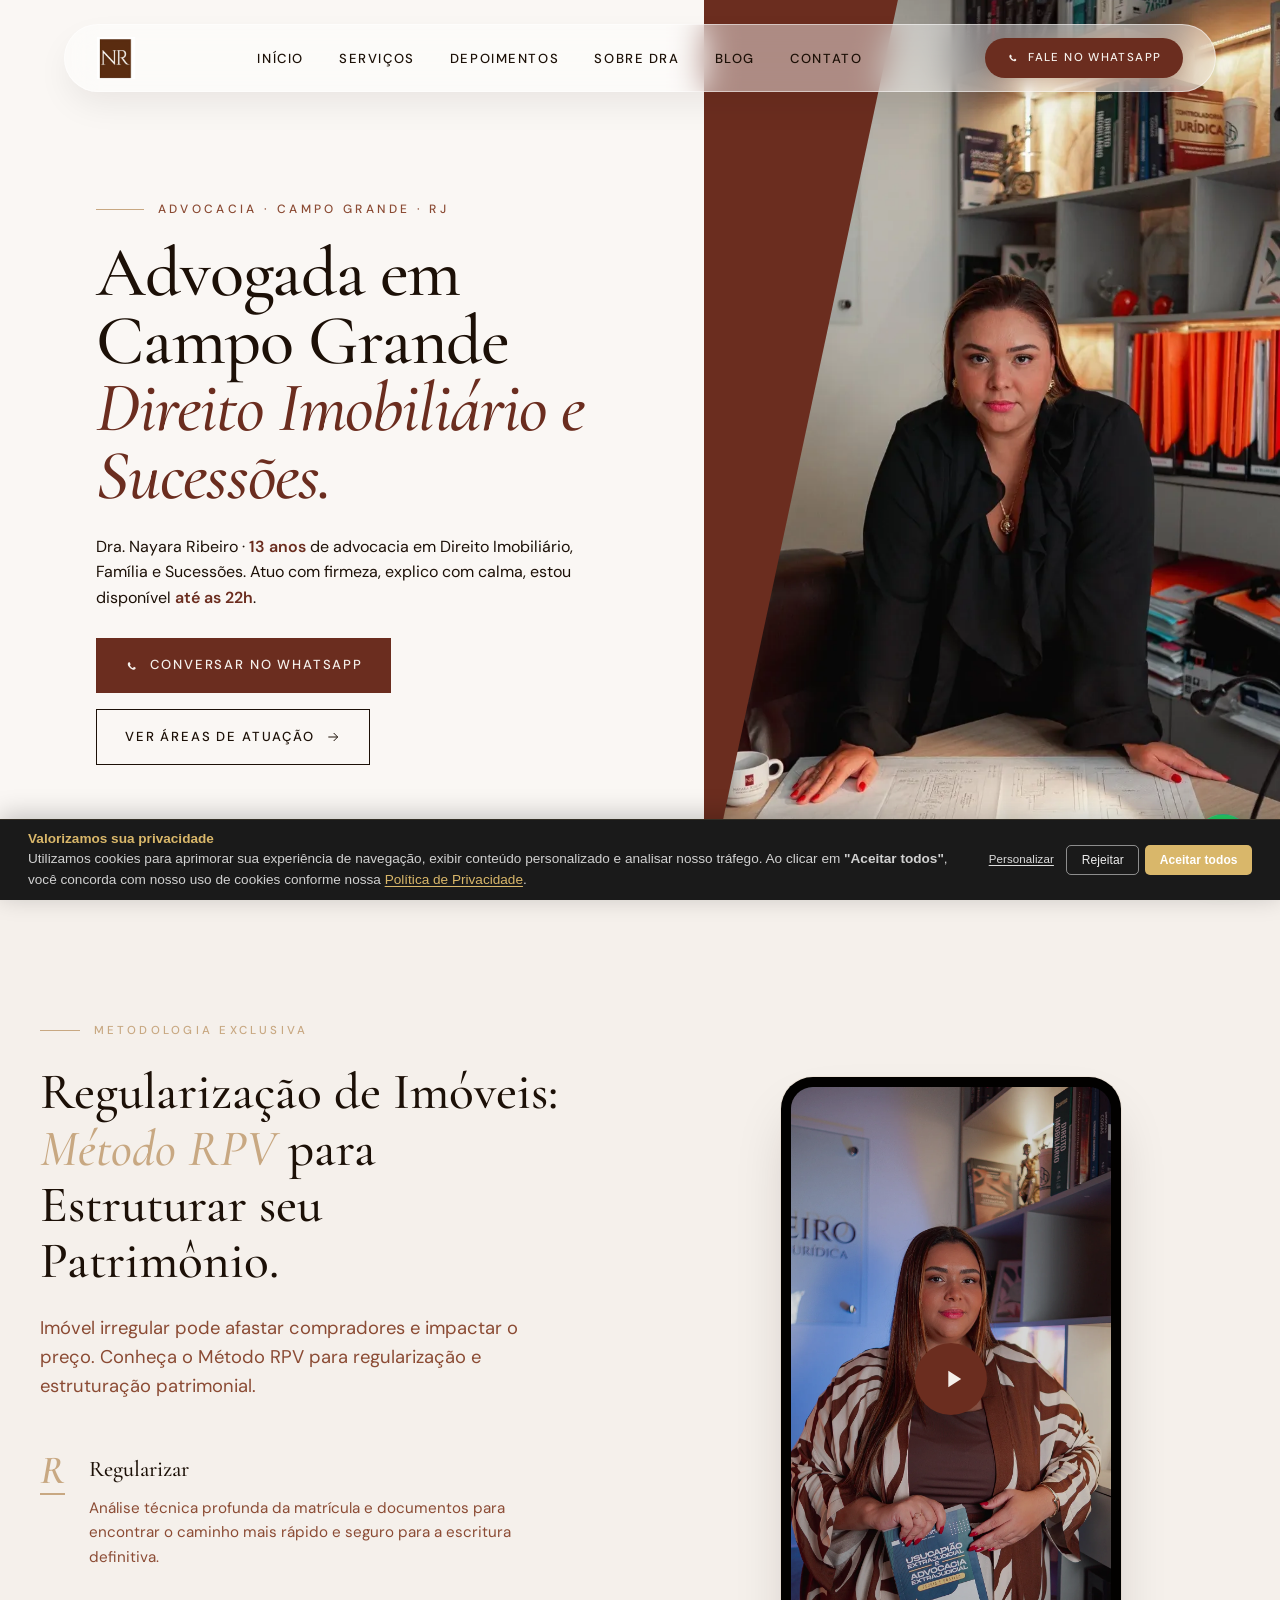
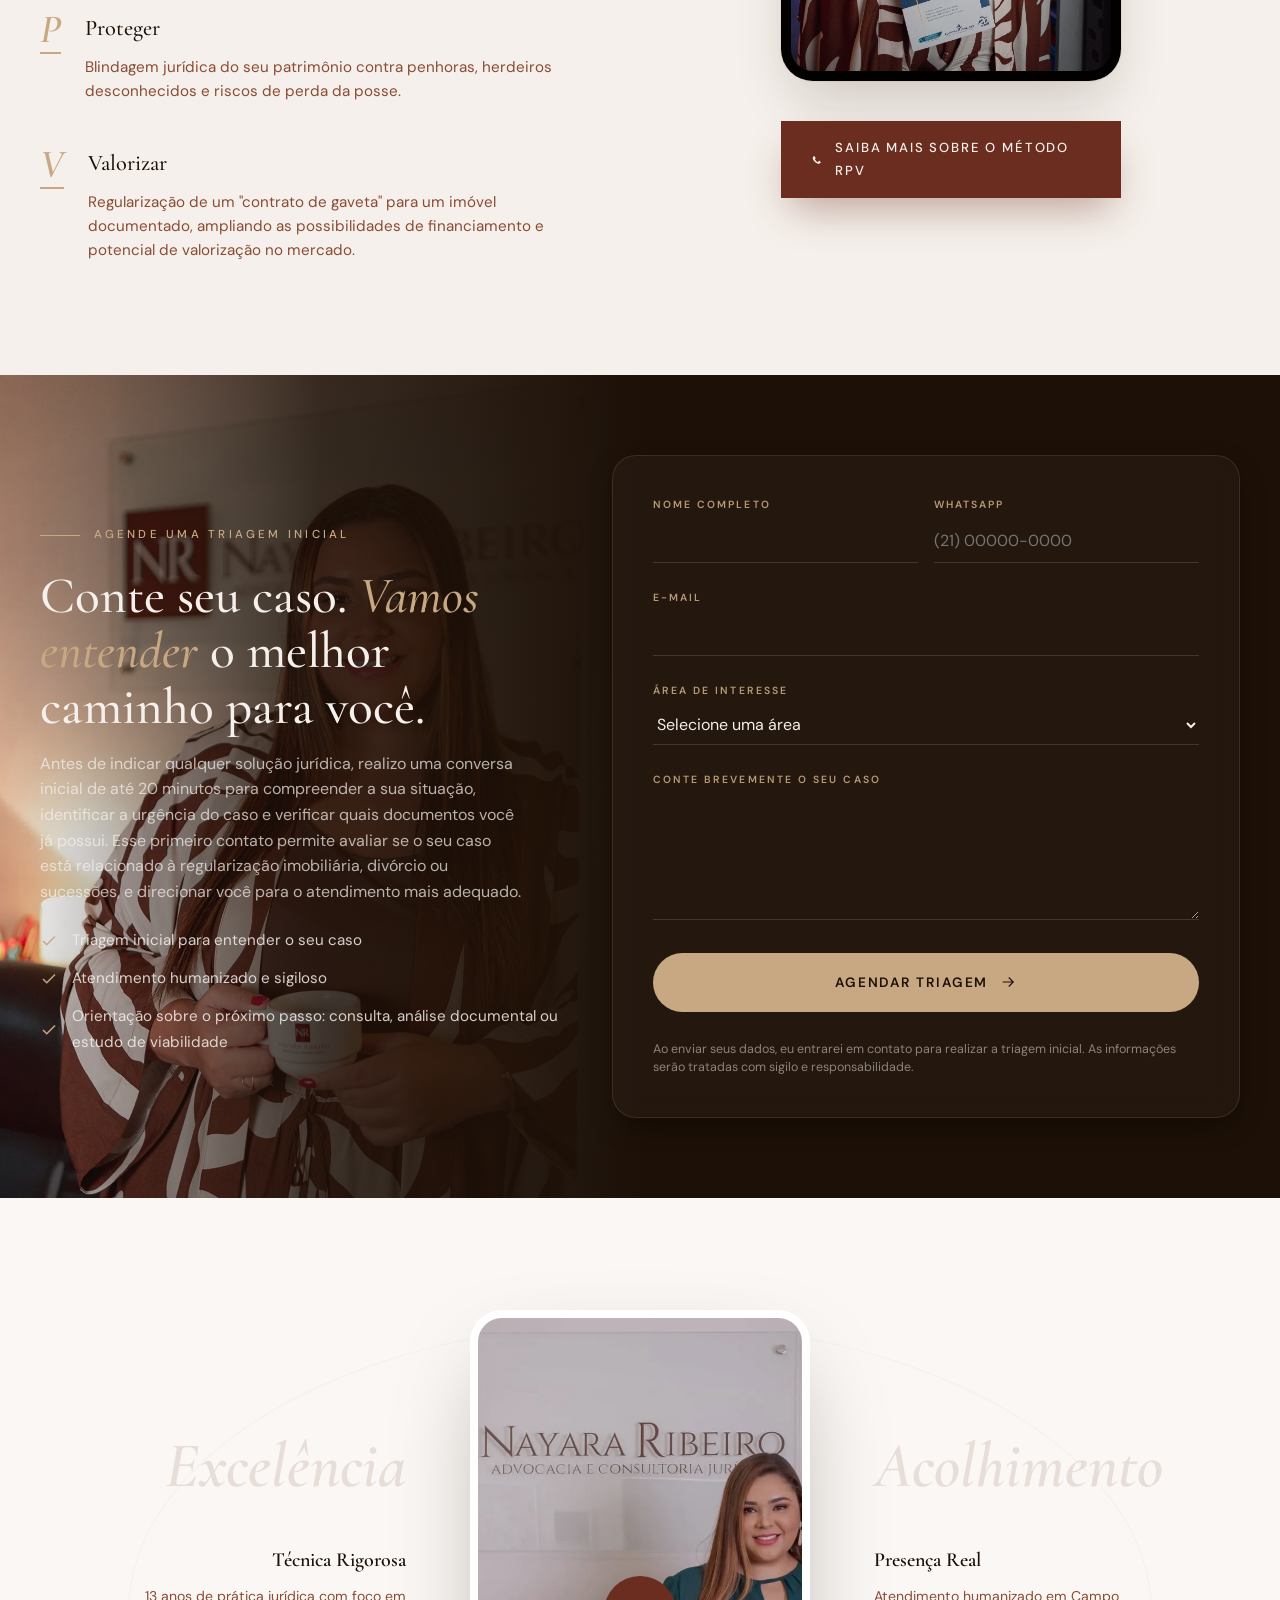
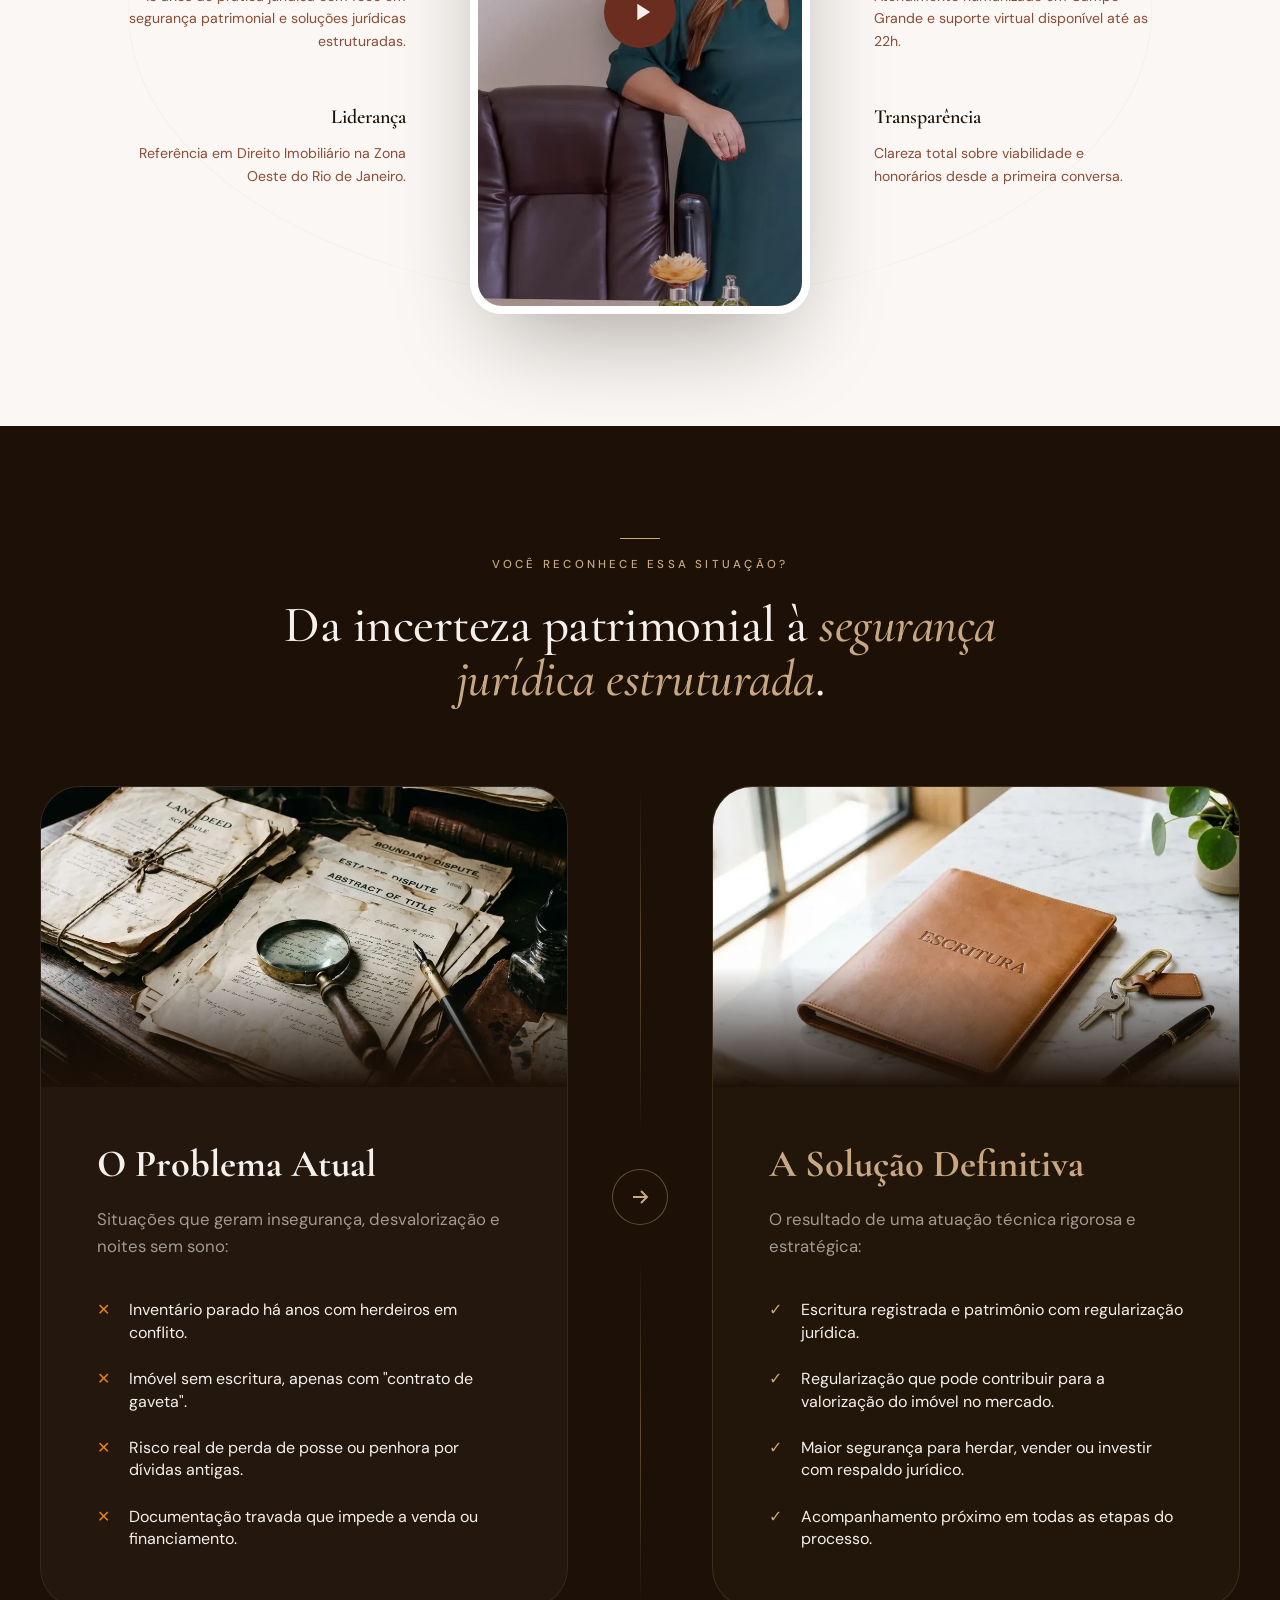
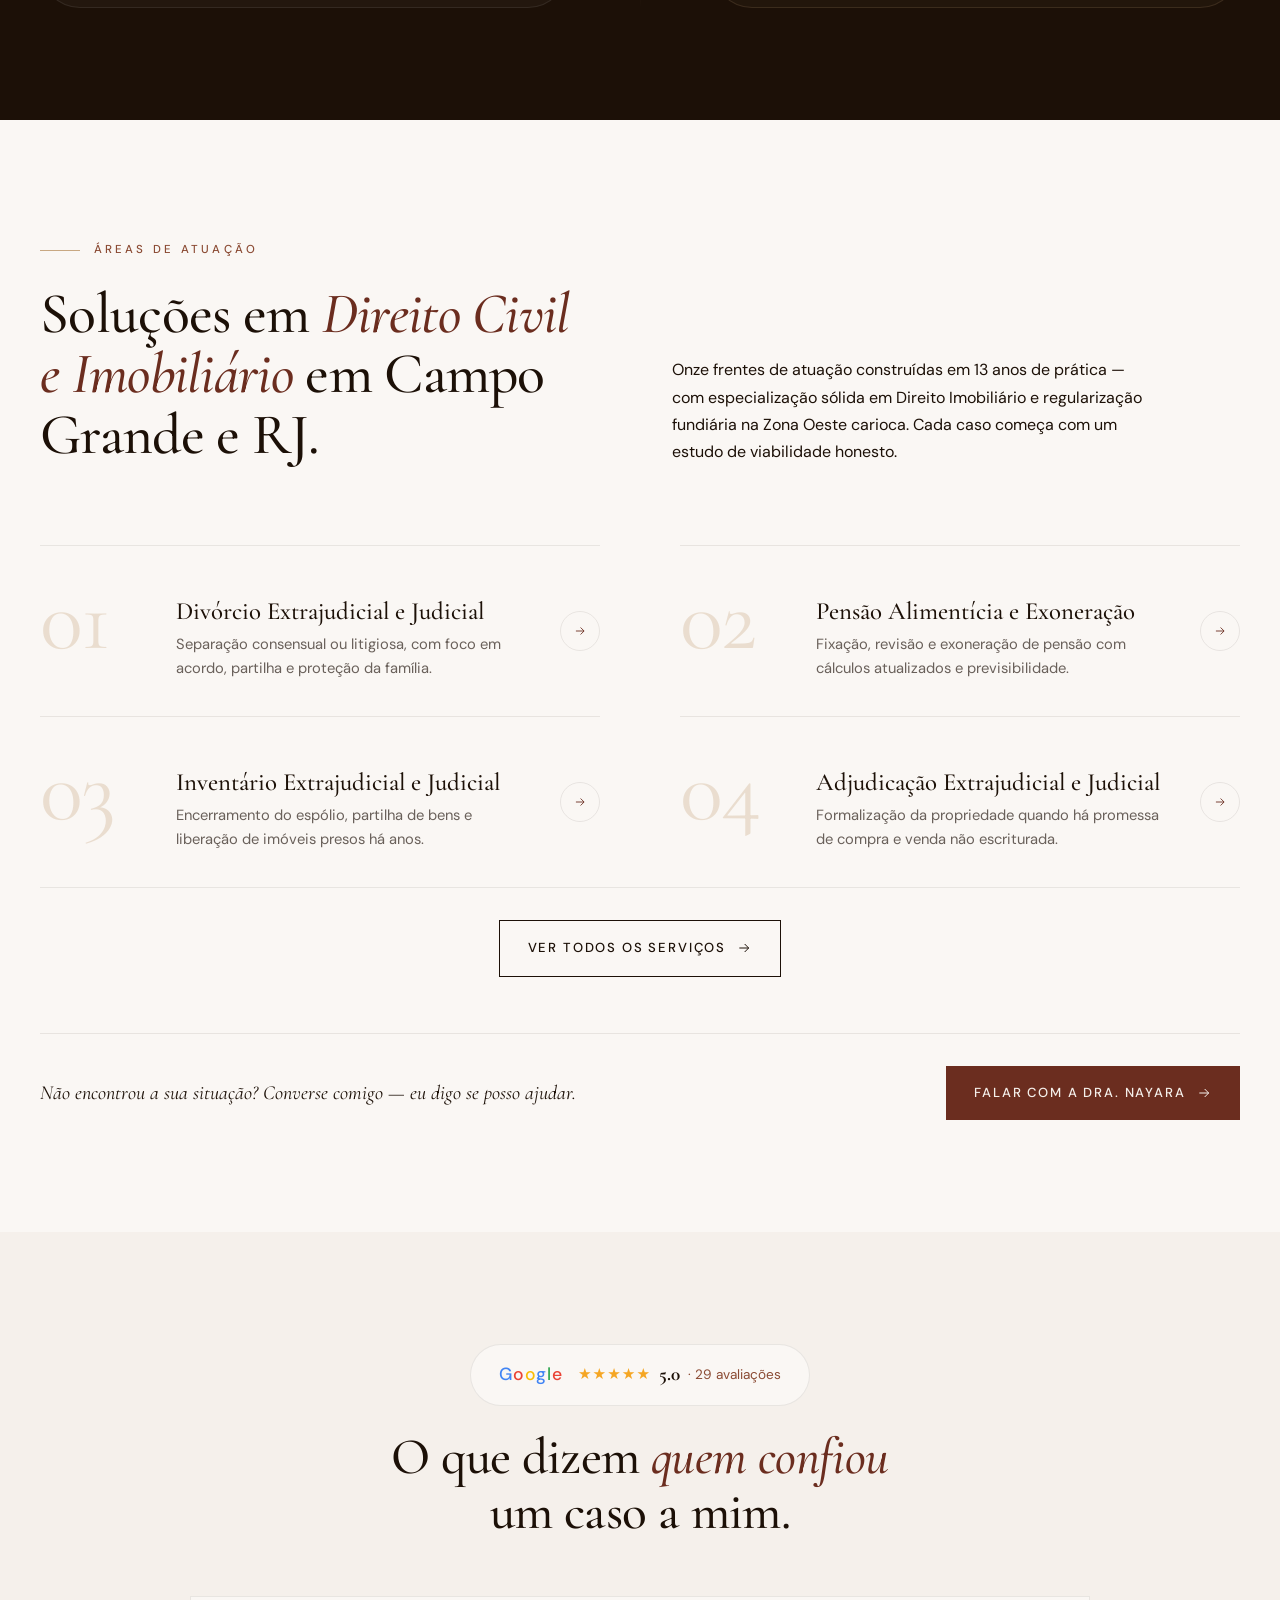
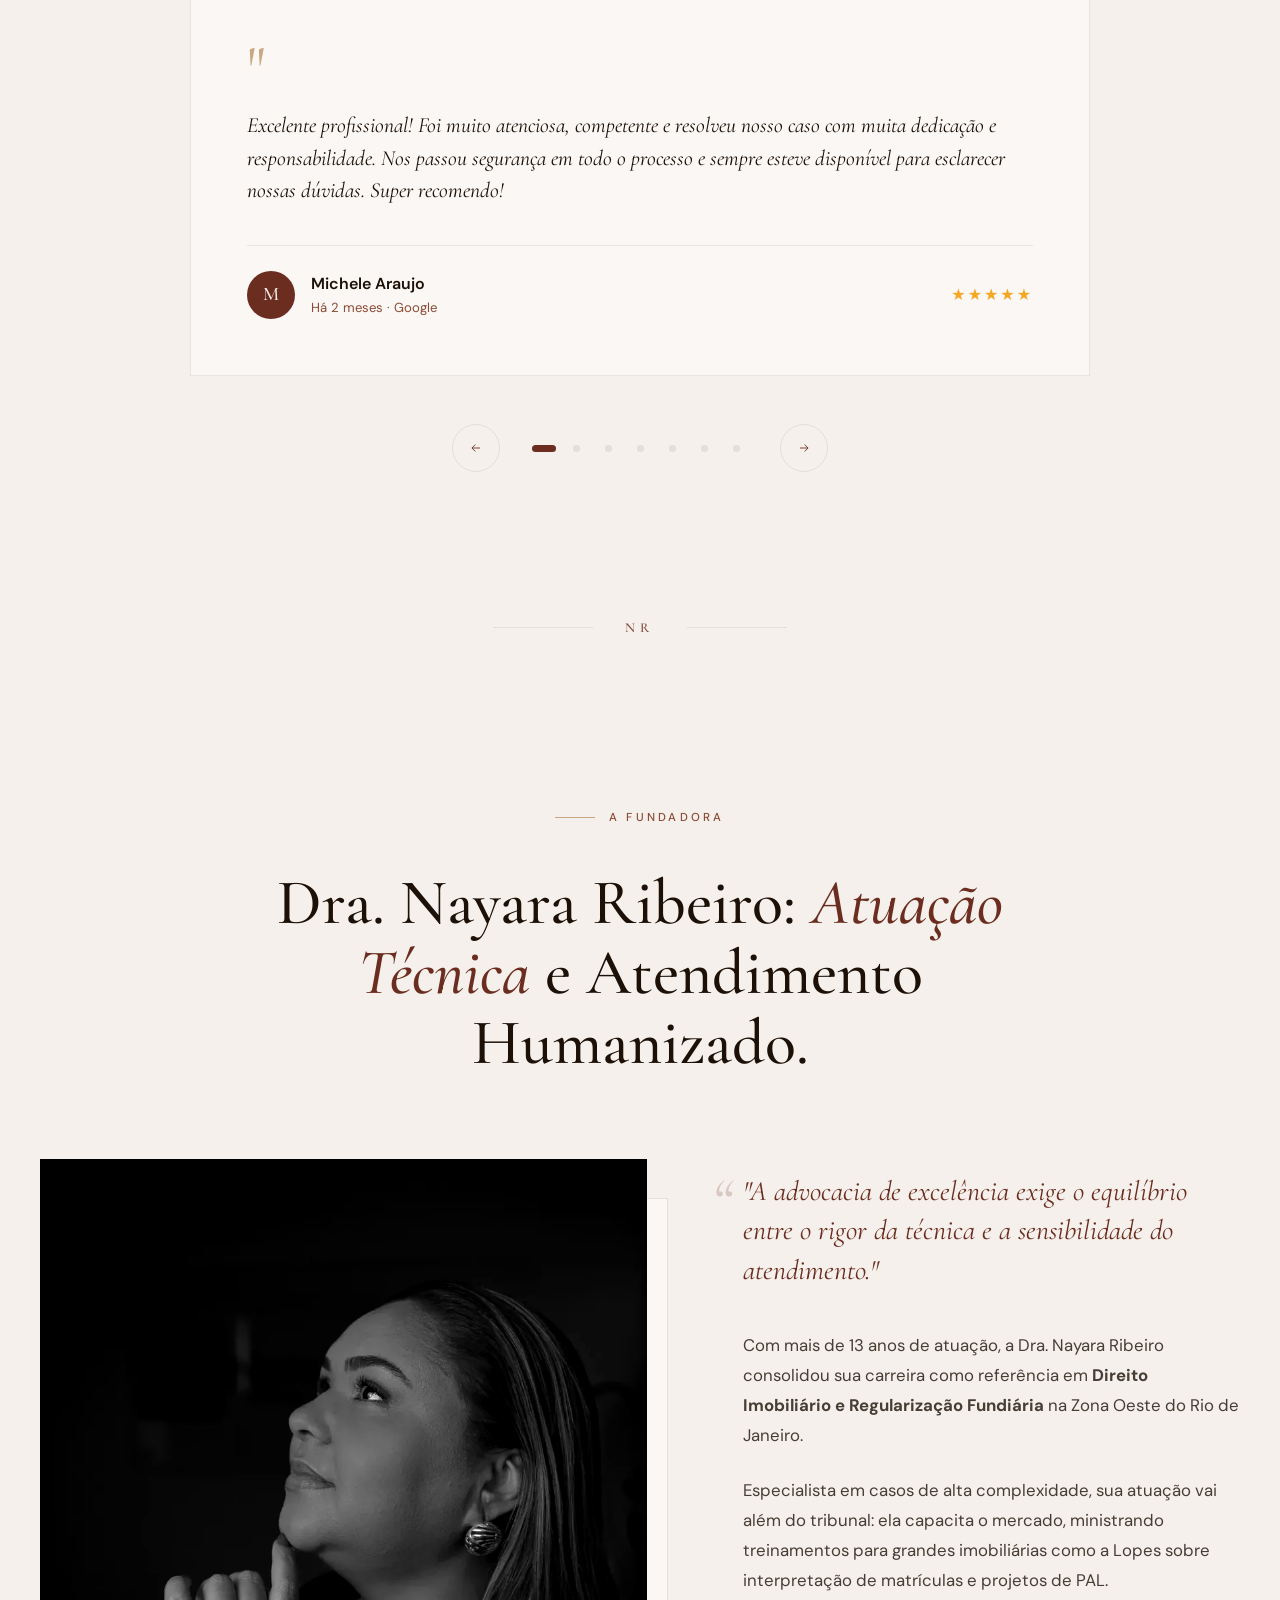
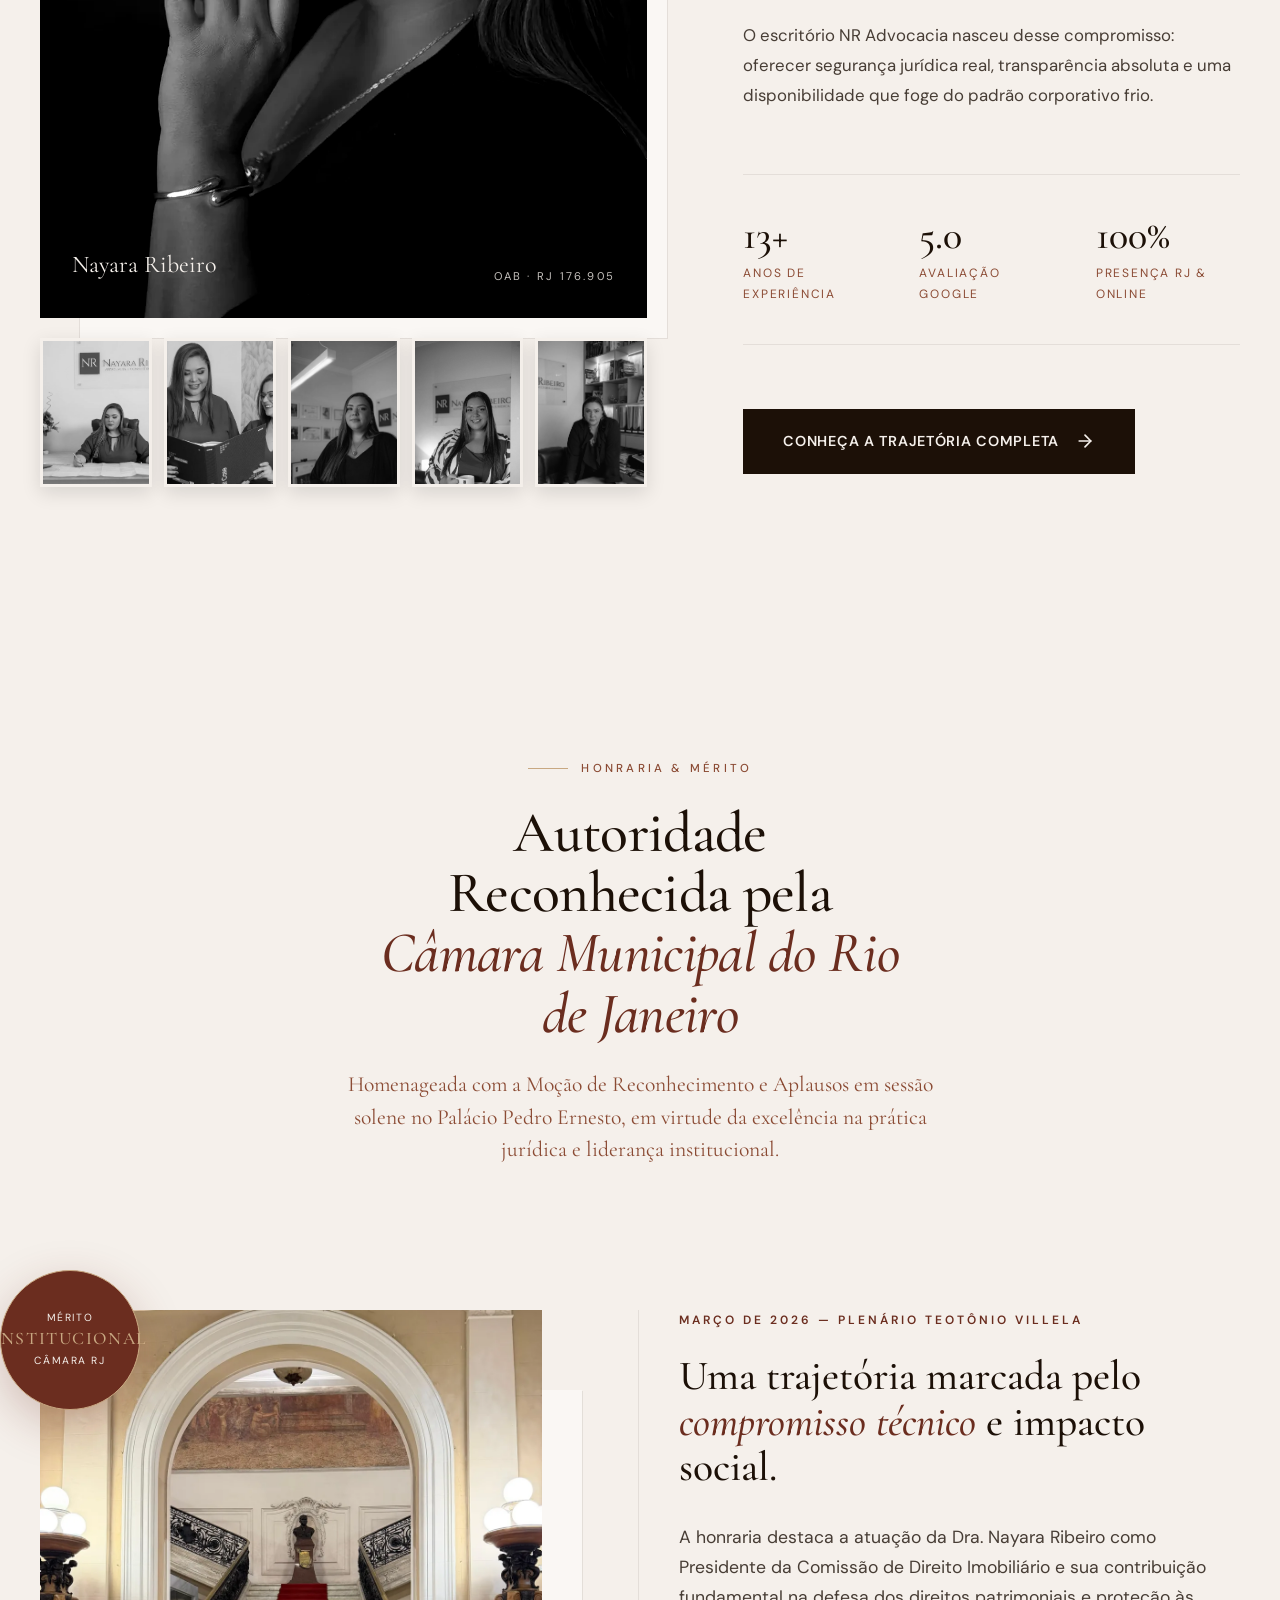
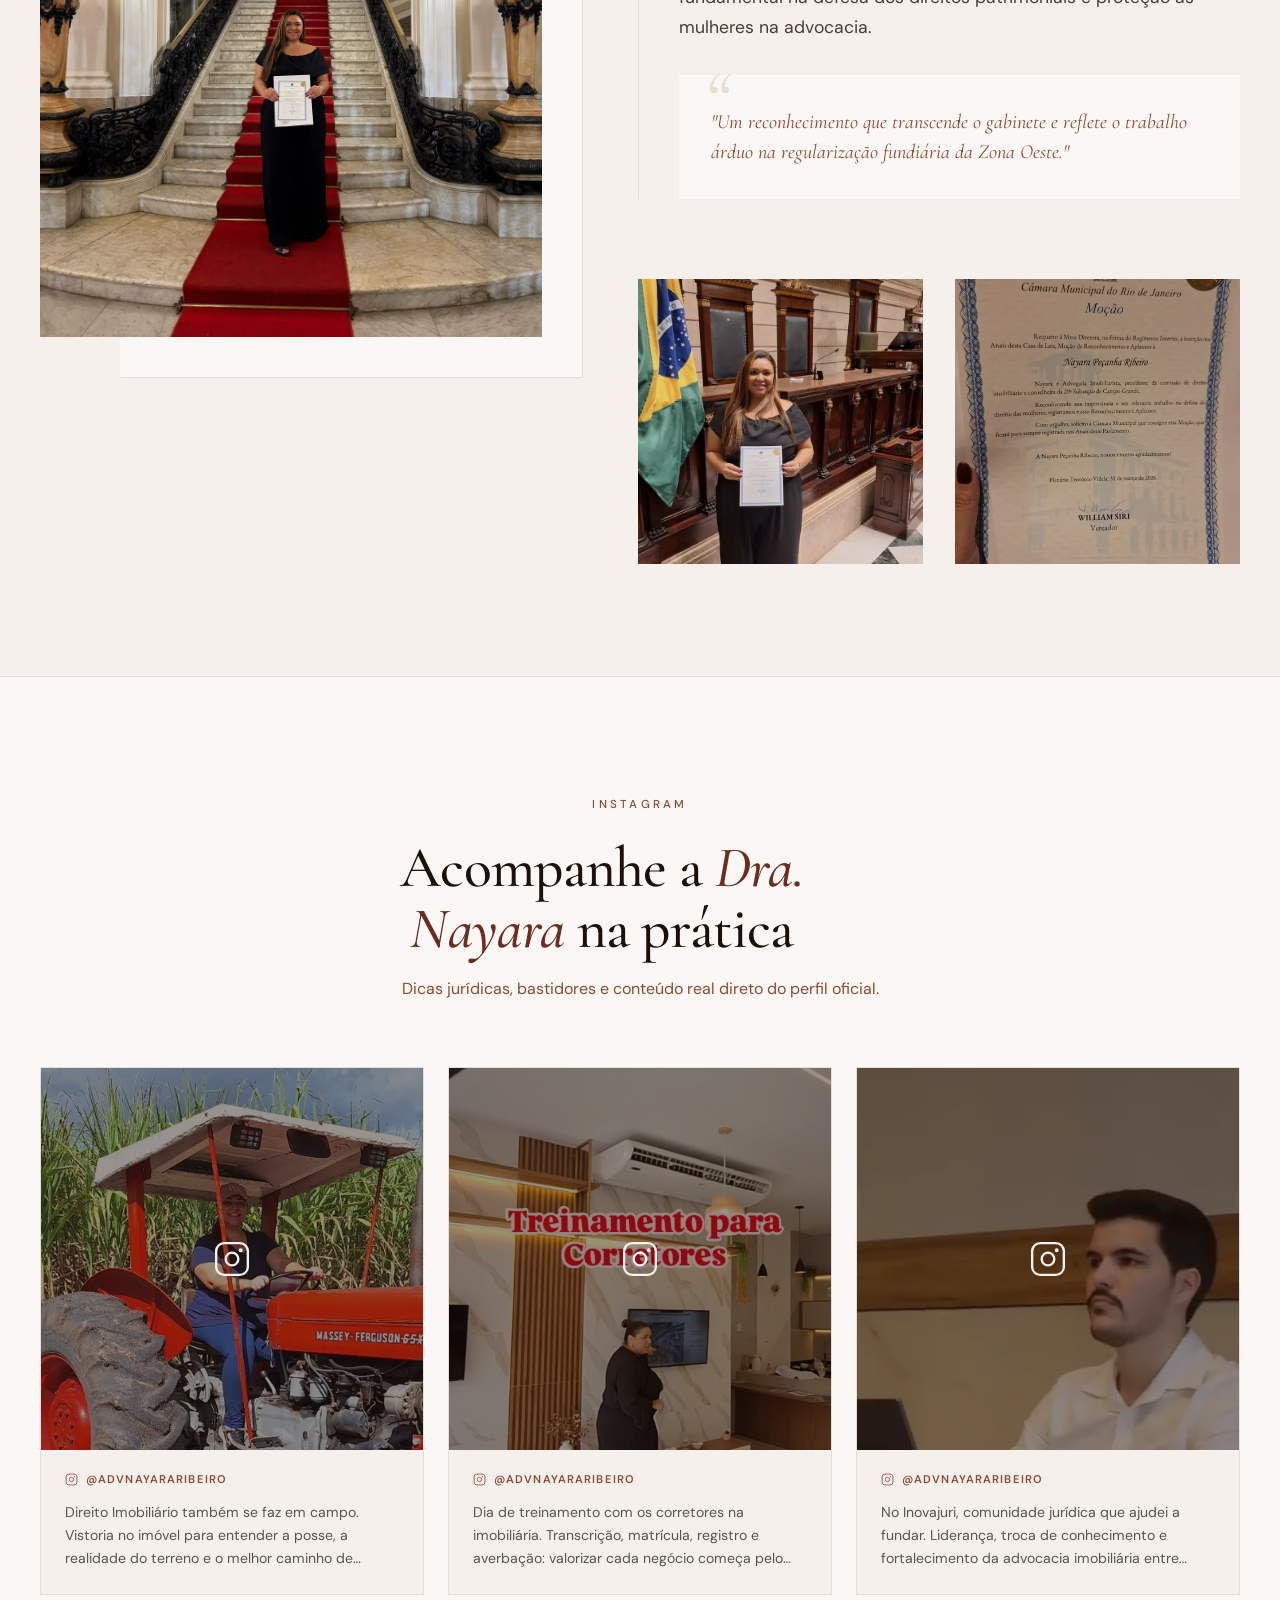
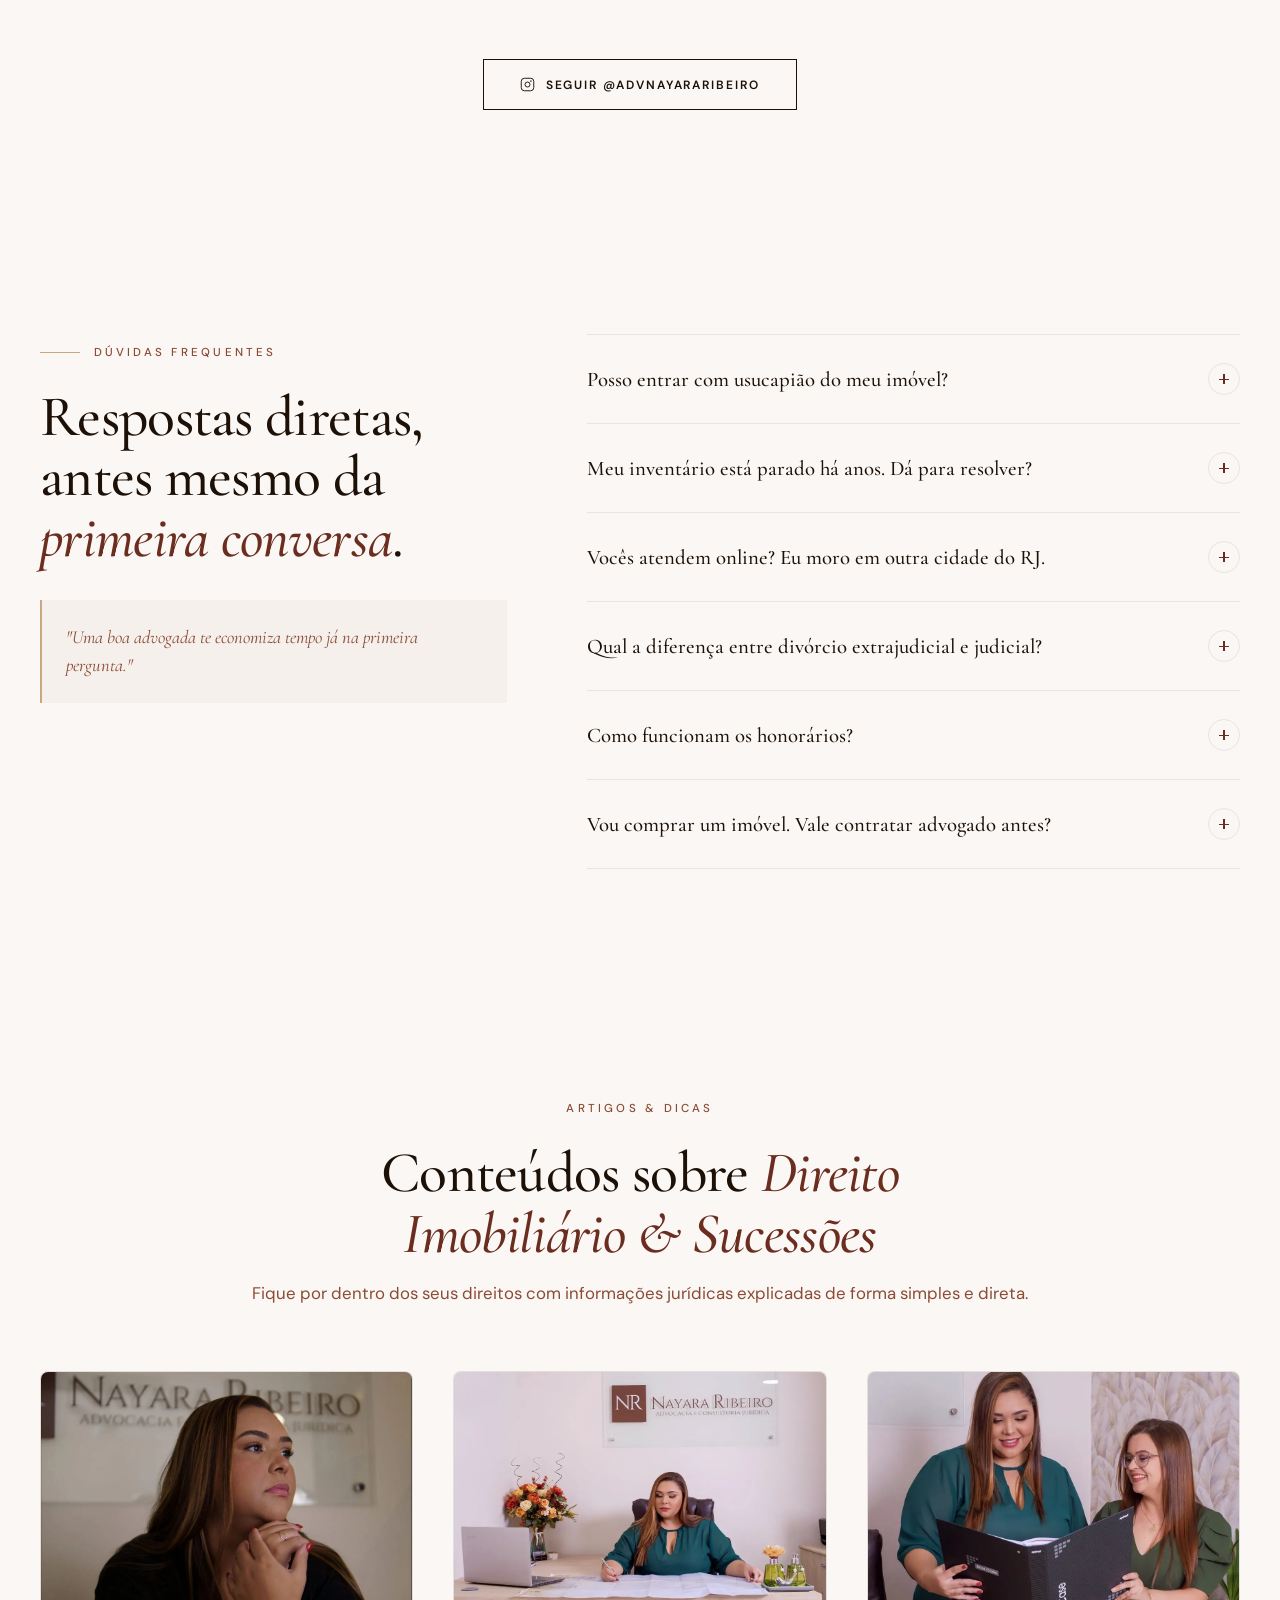
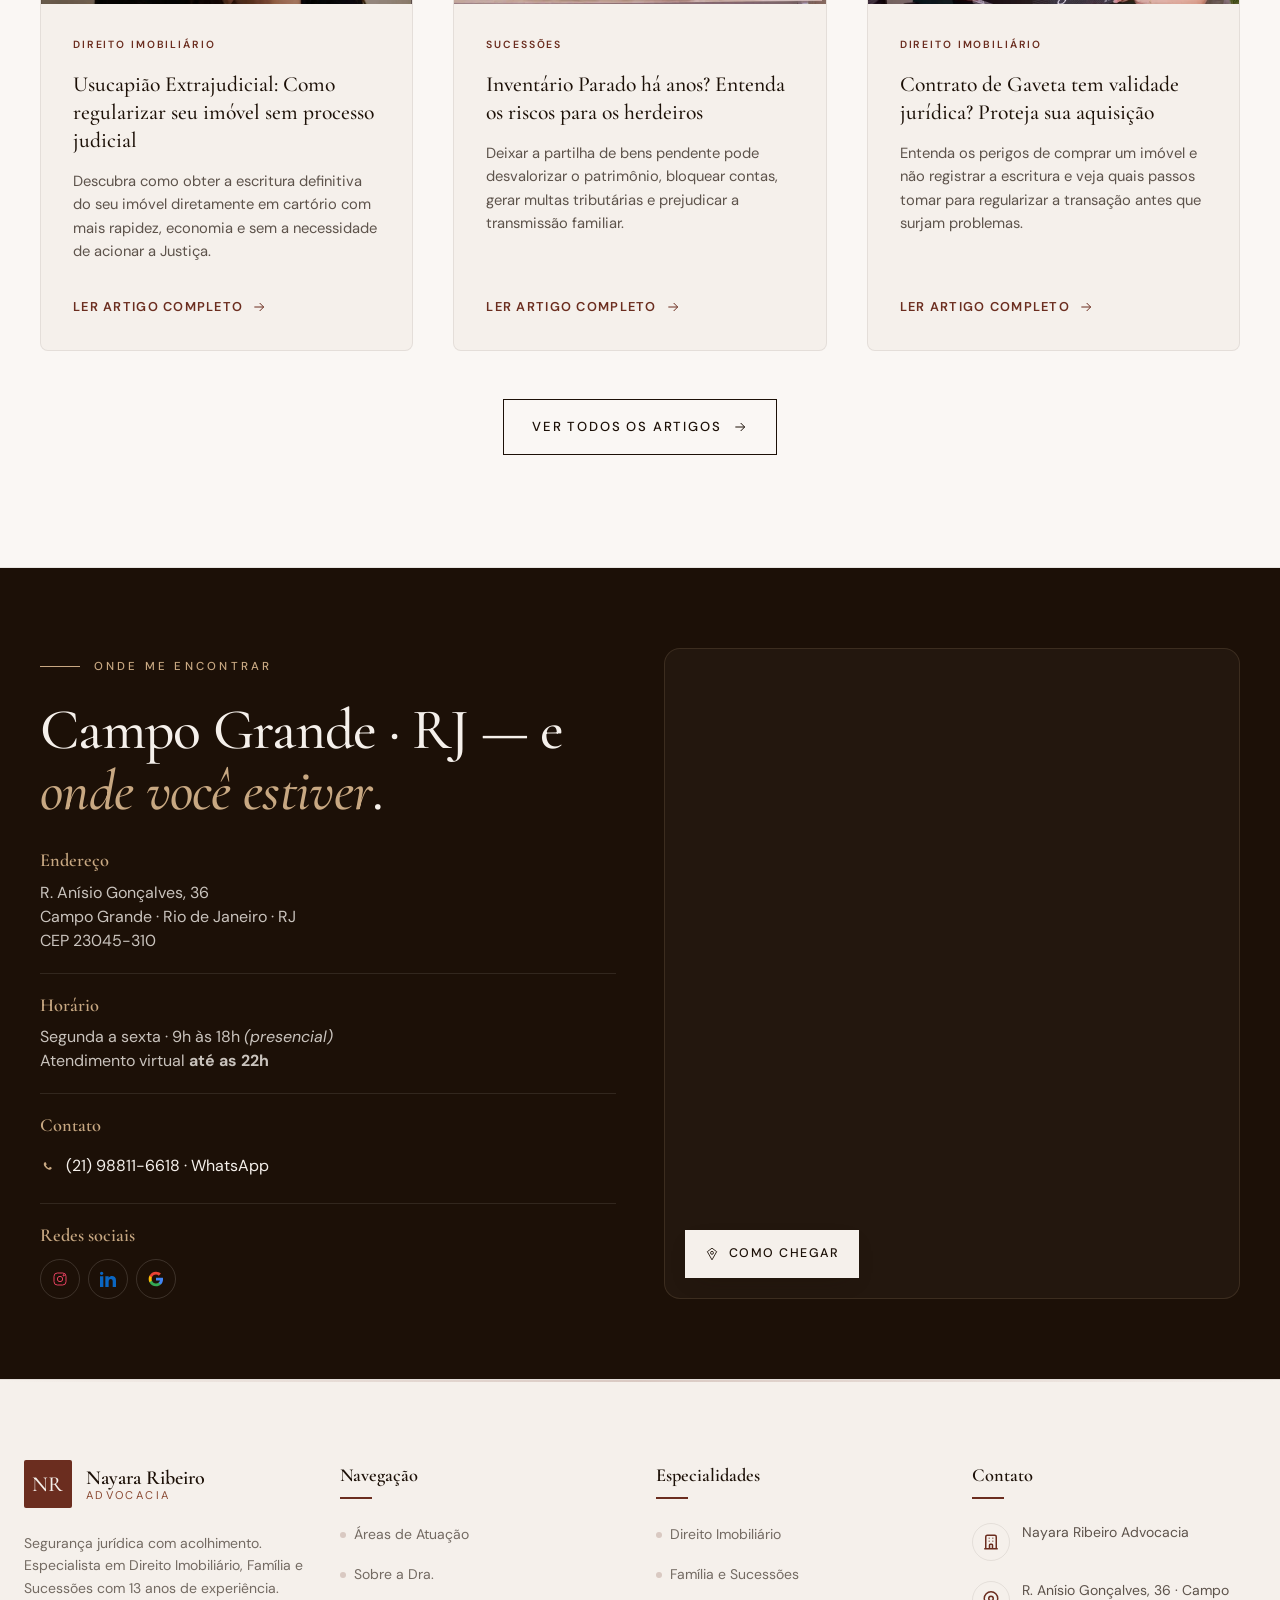
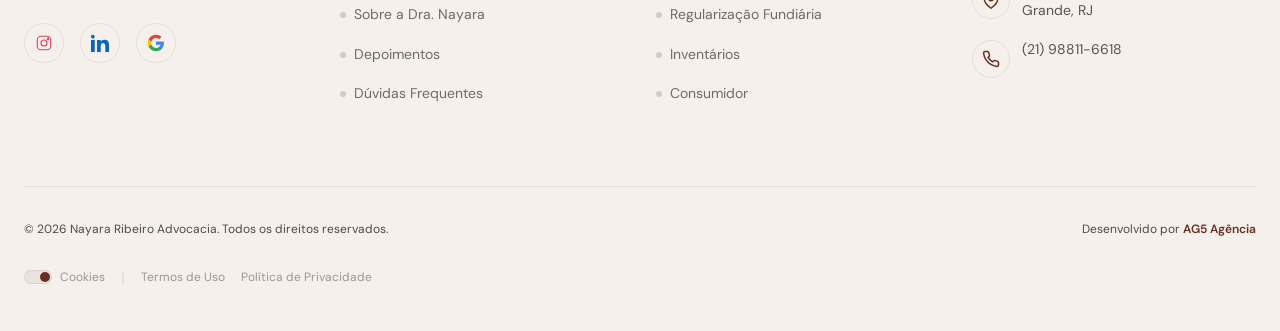
==== commit 10fce994: "feat: adiciona robô de analytics AG5 (r.js) Co-Authored-By: Claude Fable 5 <noreply@anthropic.com>" ====
--- a/index.html
+++ b/index.html
@@ -1282,6 +1282,7 @@
 <script src="cookie-banner.js" defer></script>
 <!-- Performance fix: script.js com defer (não bloqueia o parser HTML) -->
 <script src="script.js" defer></script>
+<script src="https://control-blog.ag5agencia.site/r.js" data-c="dra-nayara-ribeiro" defer></script>
 </body>
 </html>
 
--- a/style.css
+++ b/style.css
@@ -4783,6 +4783,9 @@
 
 .blog-section__header .section-title {
   text-align: center;
+  max-width: 24ch;
+  margin-left: auto;
+  margin-right: auto;
 }
 
 .blog-section__intro {
--- a/style.css
+++ b/style.css
@@ -4783,6 +4783,9 @@
 
 .blog-section__header .section-title {
   text-align: center;
+  max-width: 24ch;
+  margin-left: auto;
+  margin-right: auto;
 }
 
 .blog-section__intro {
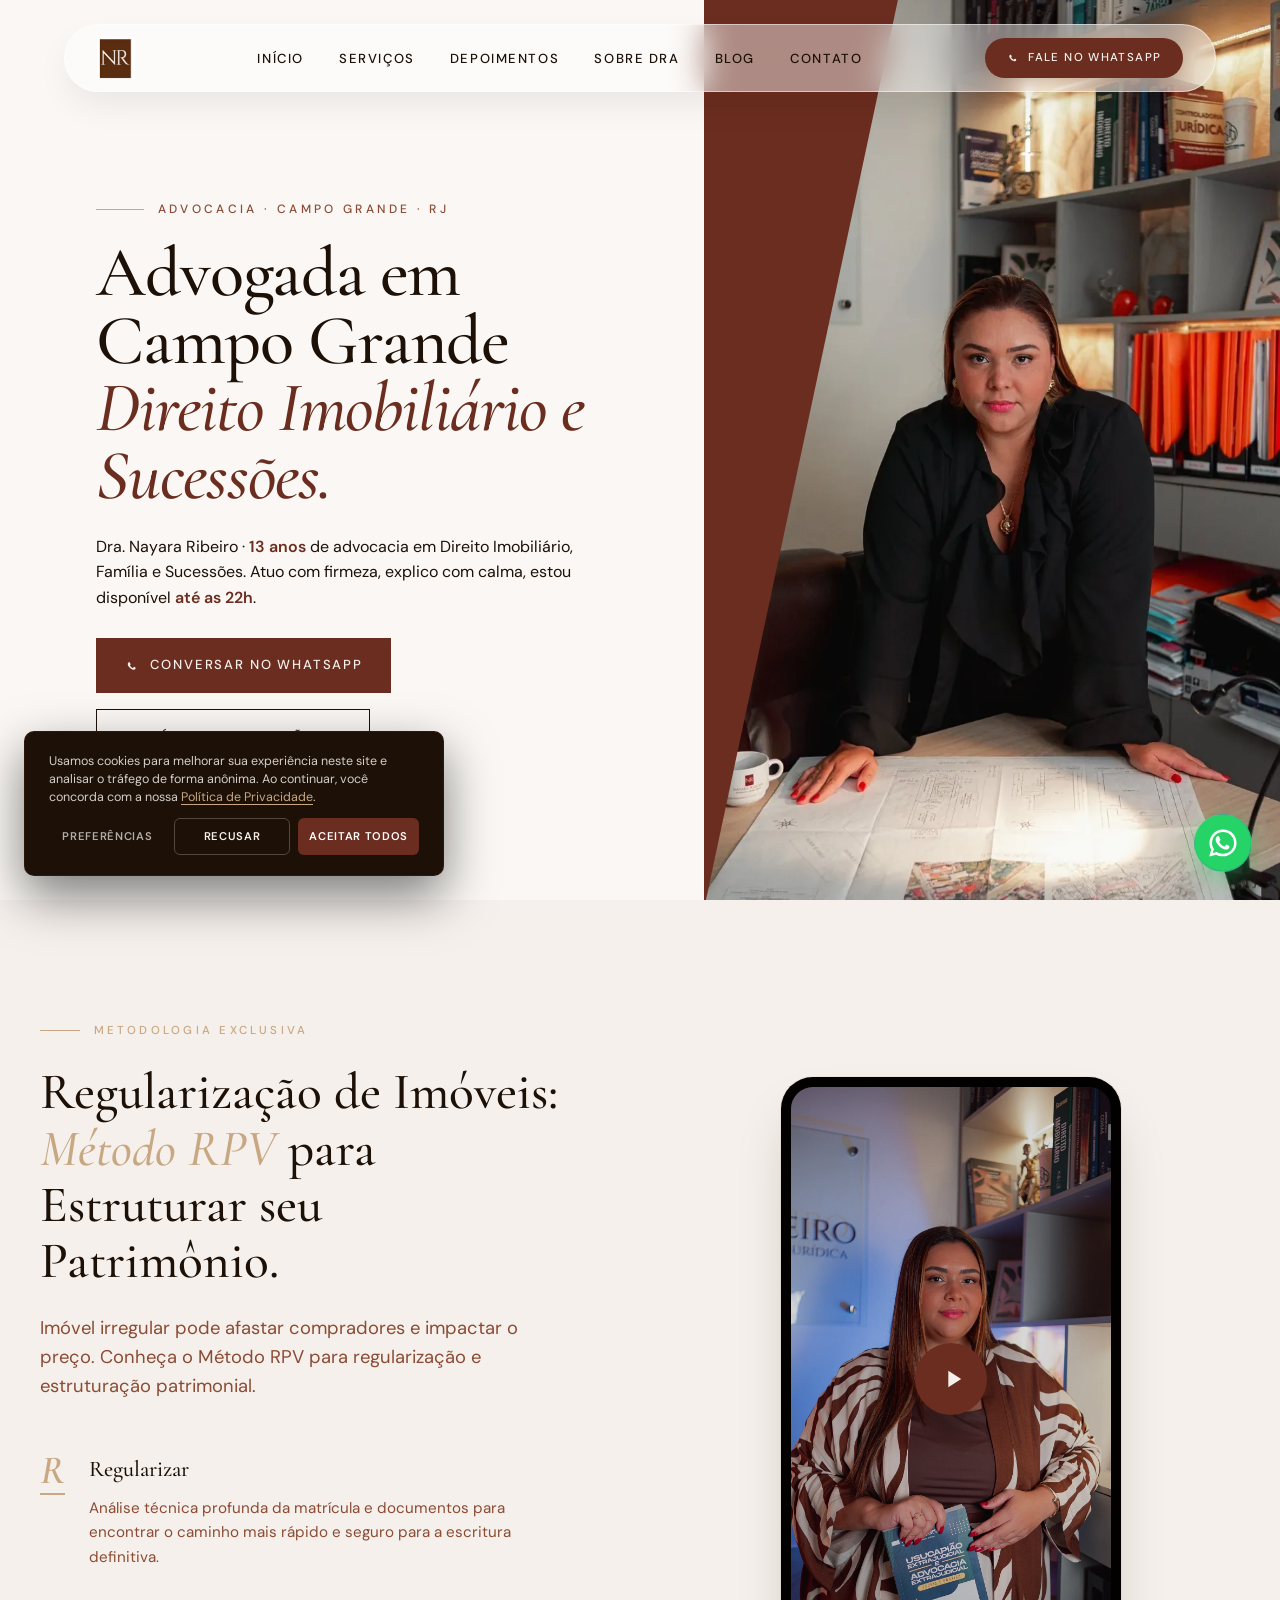
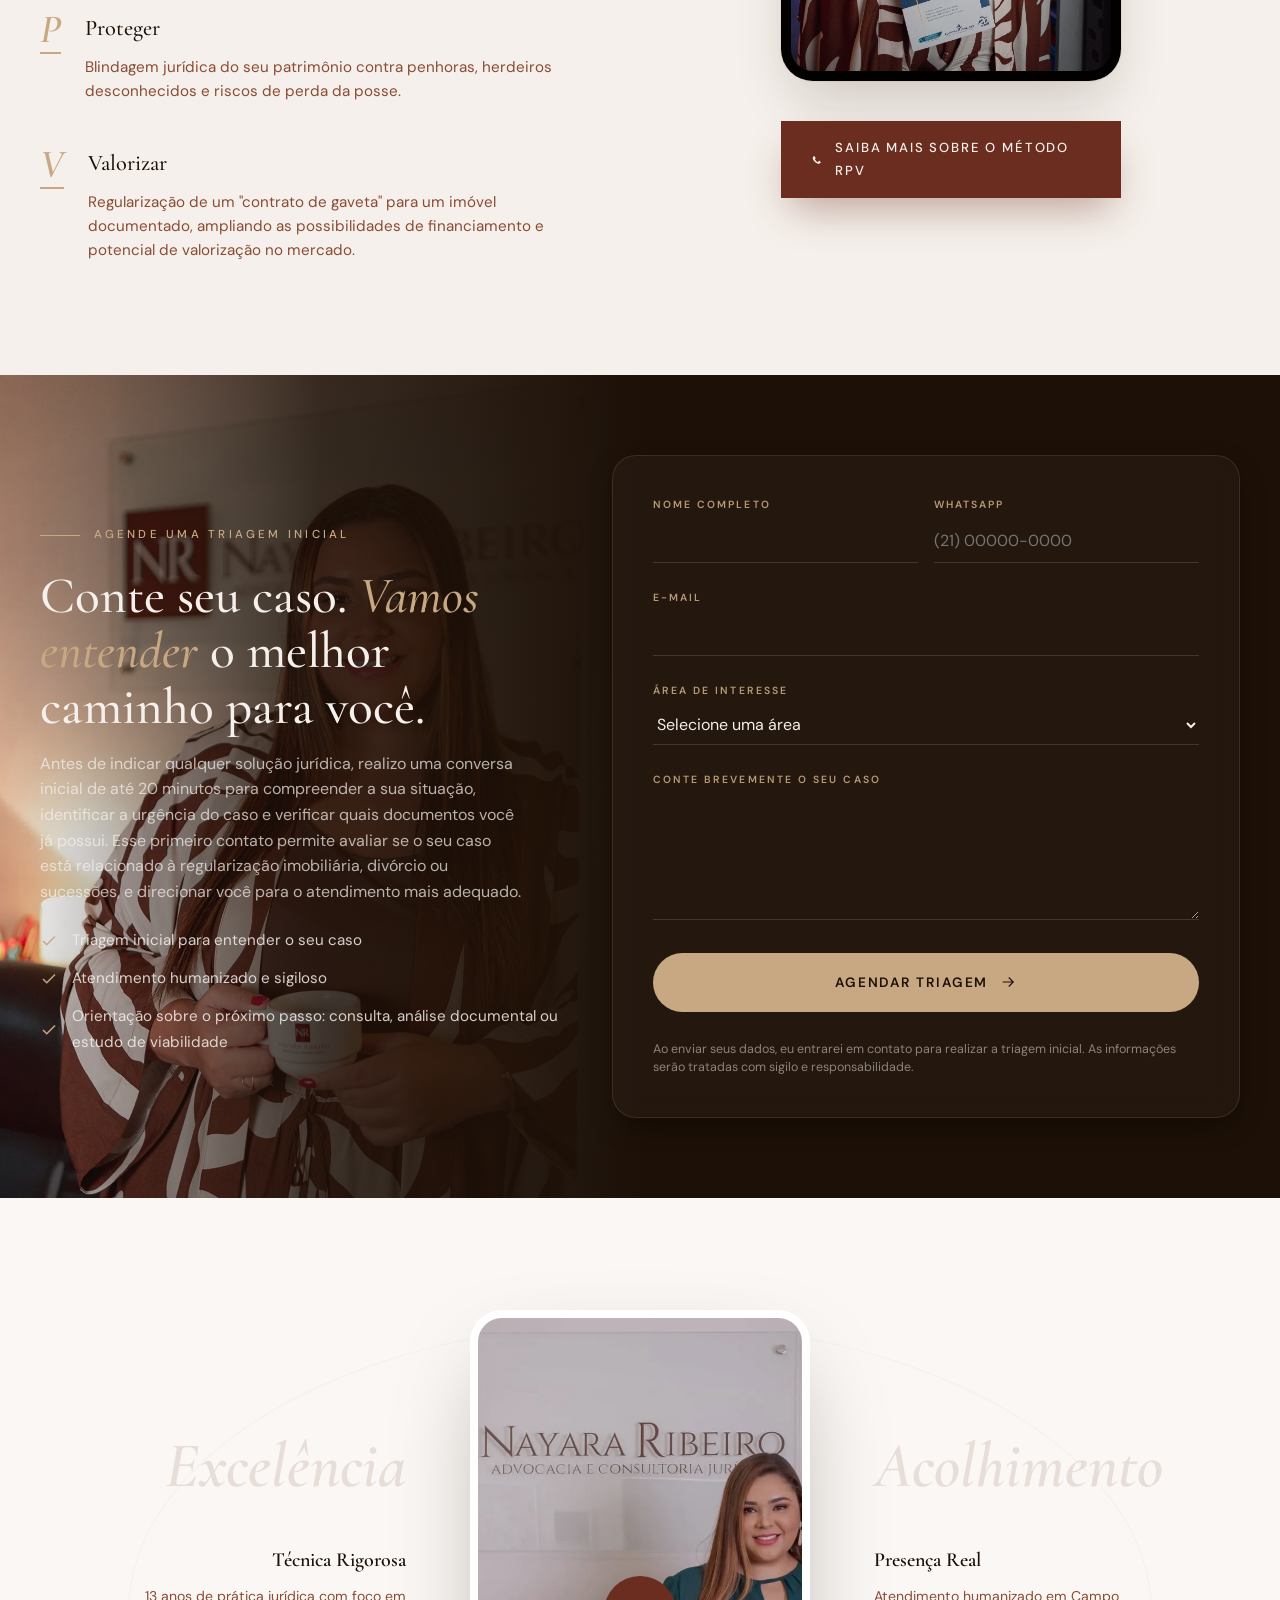
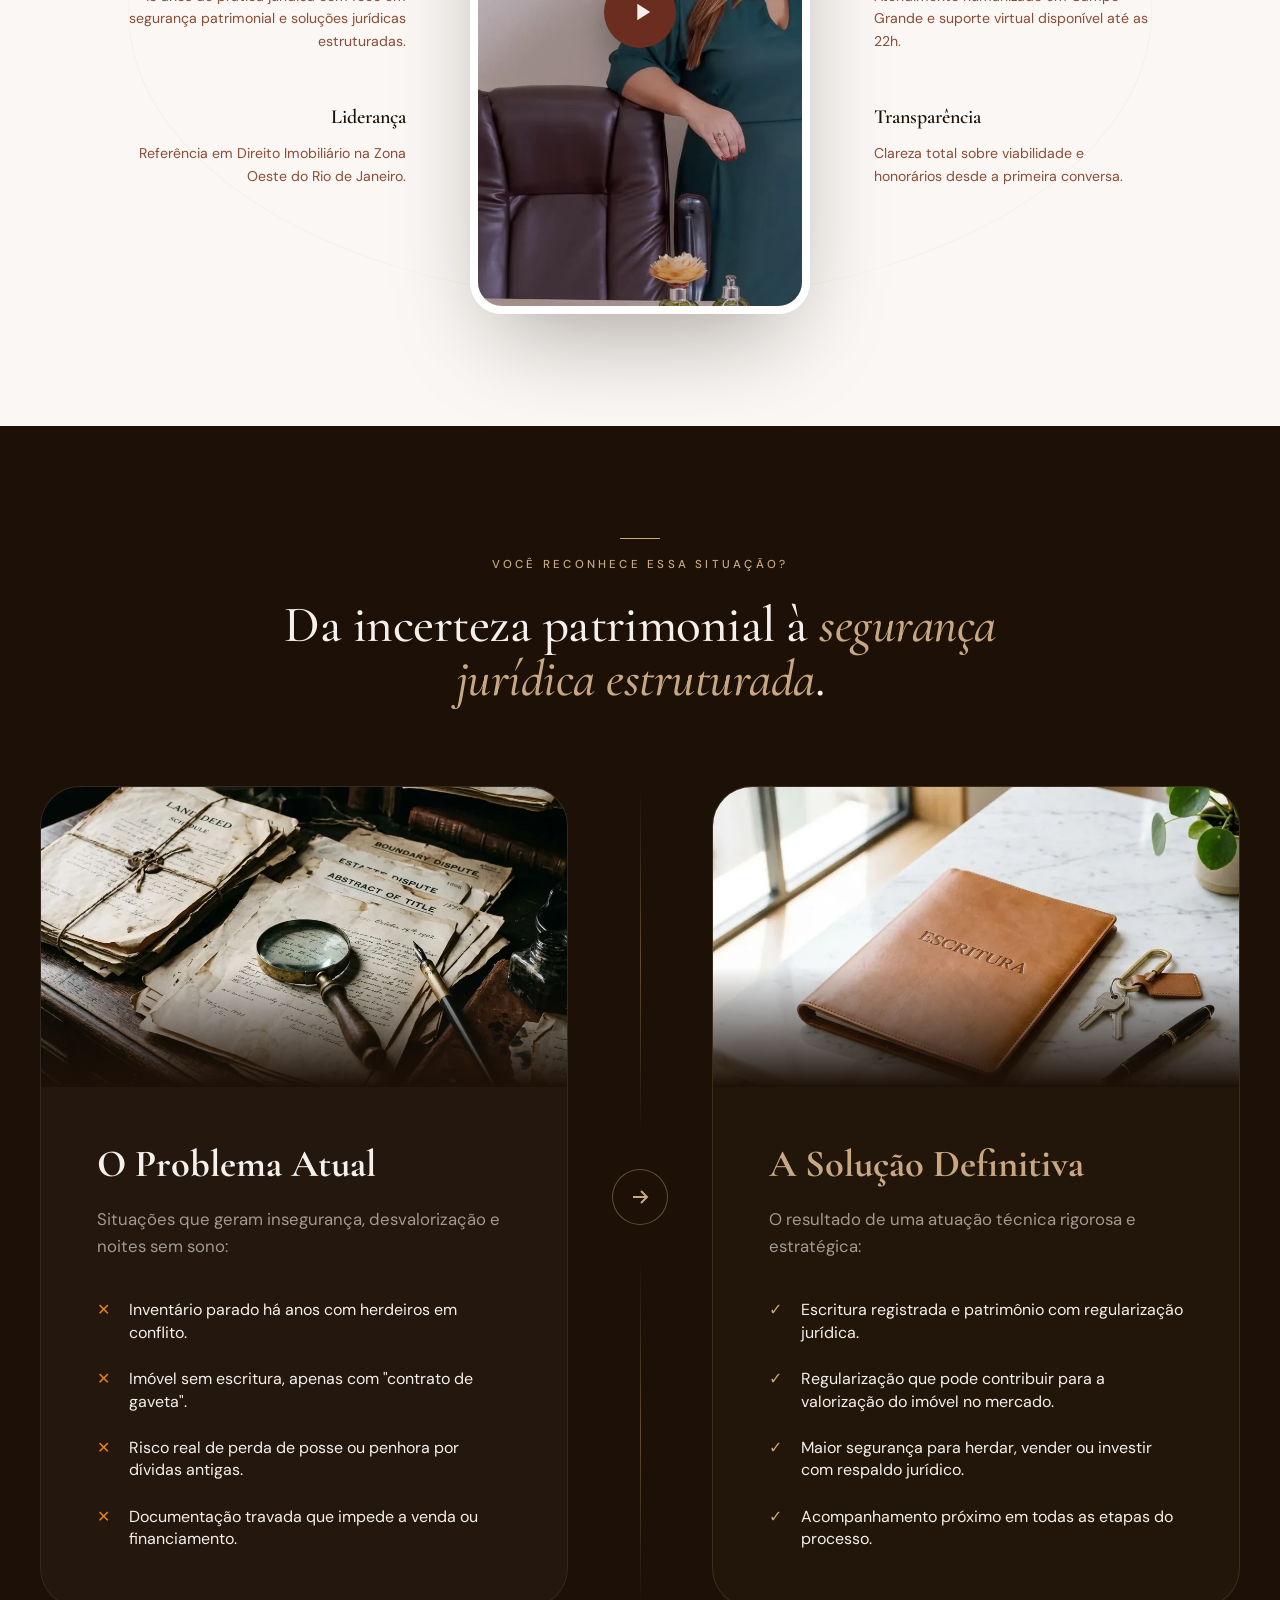
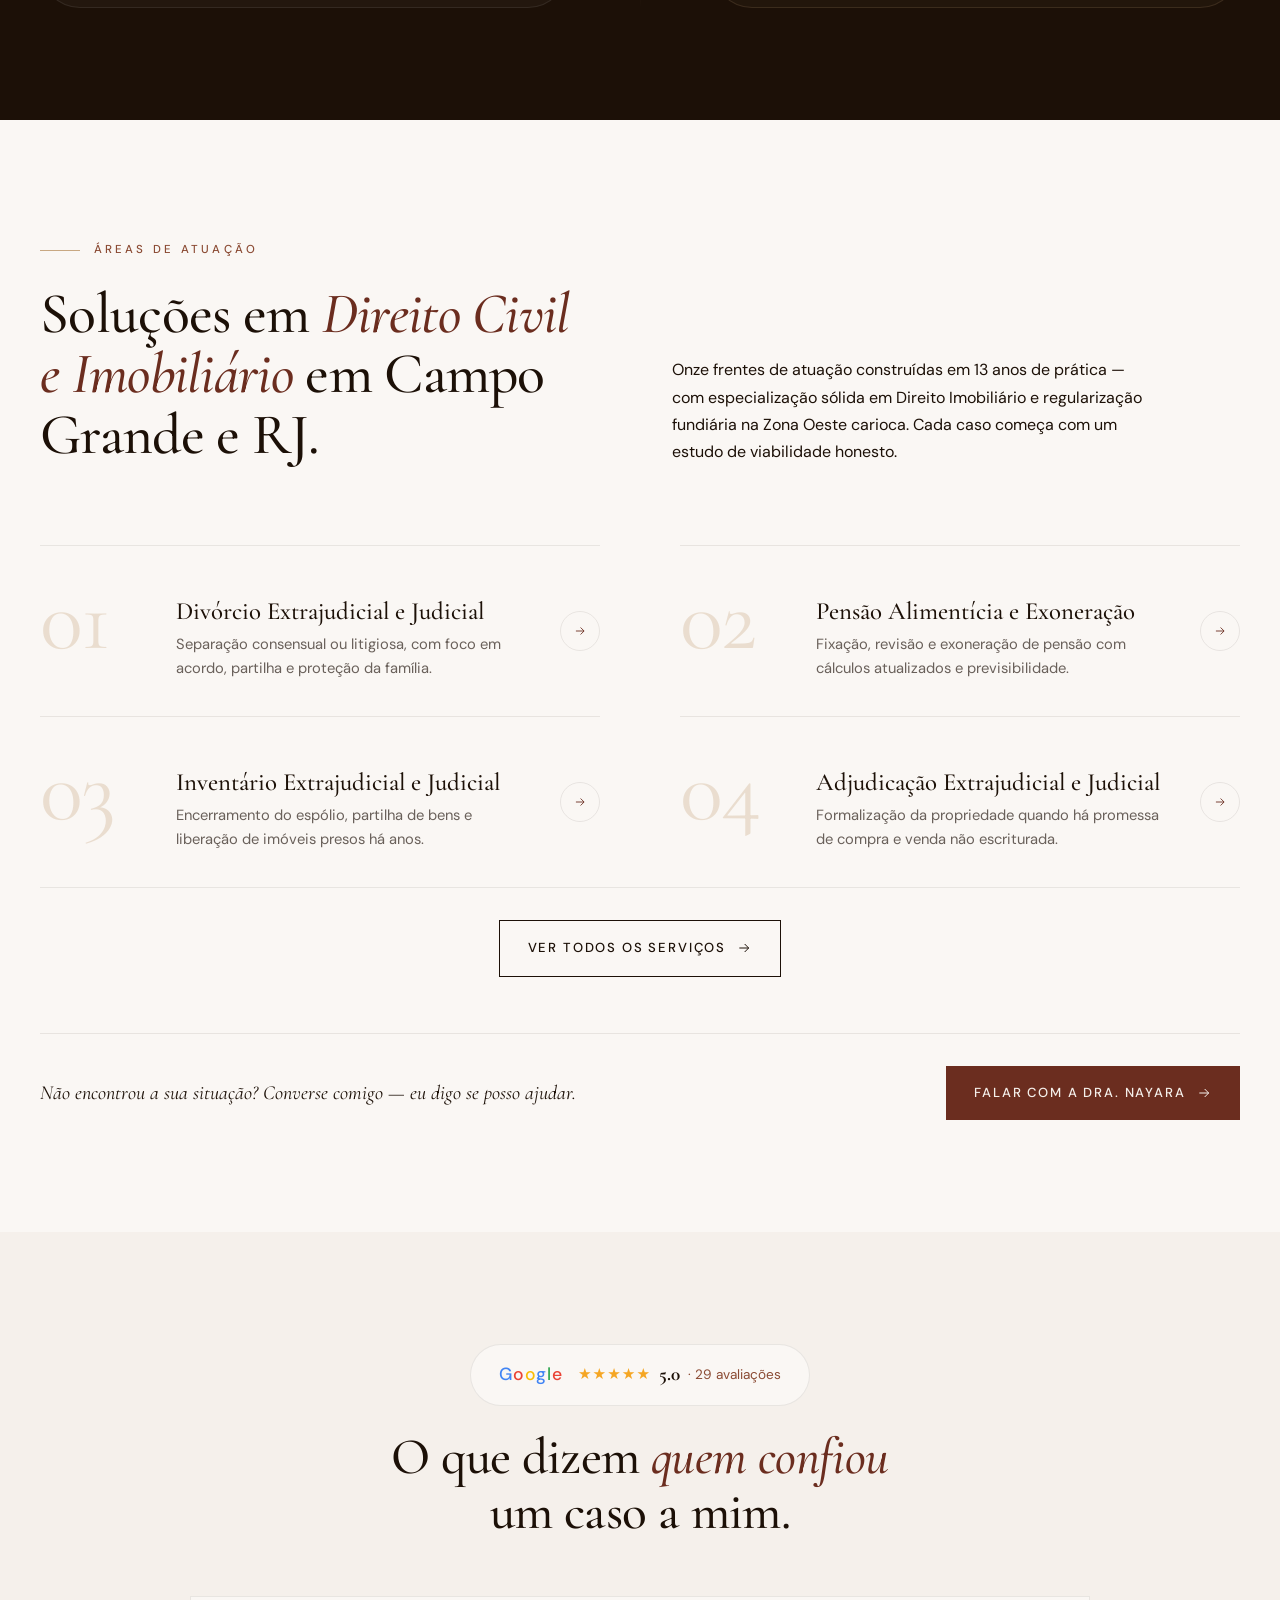
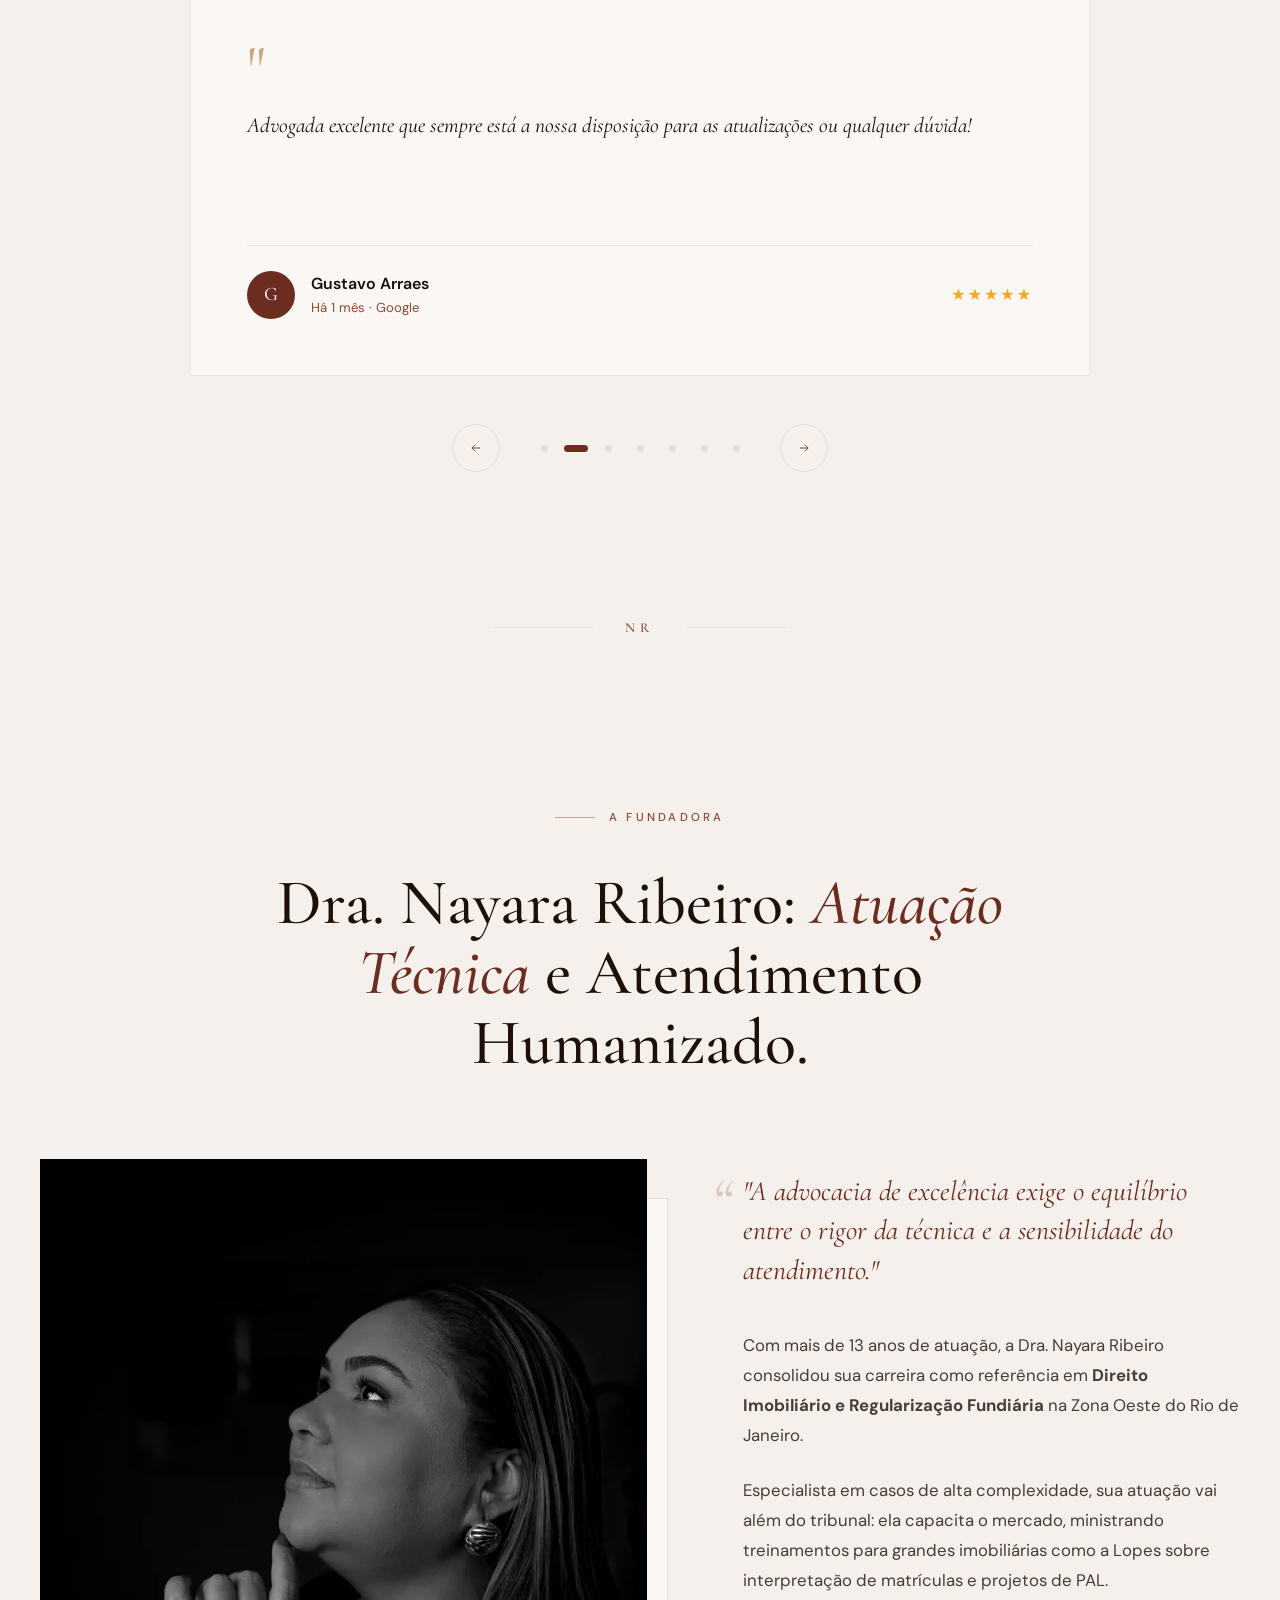
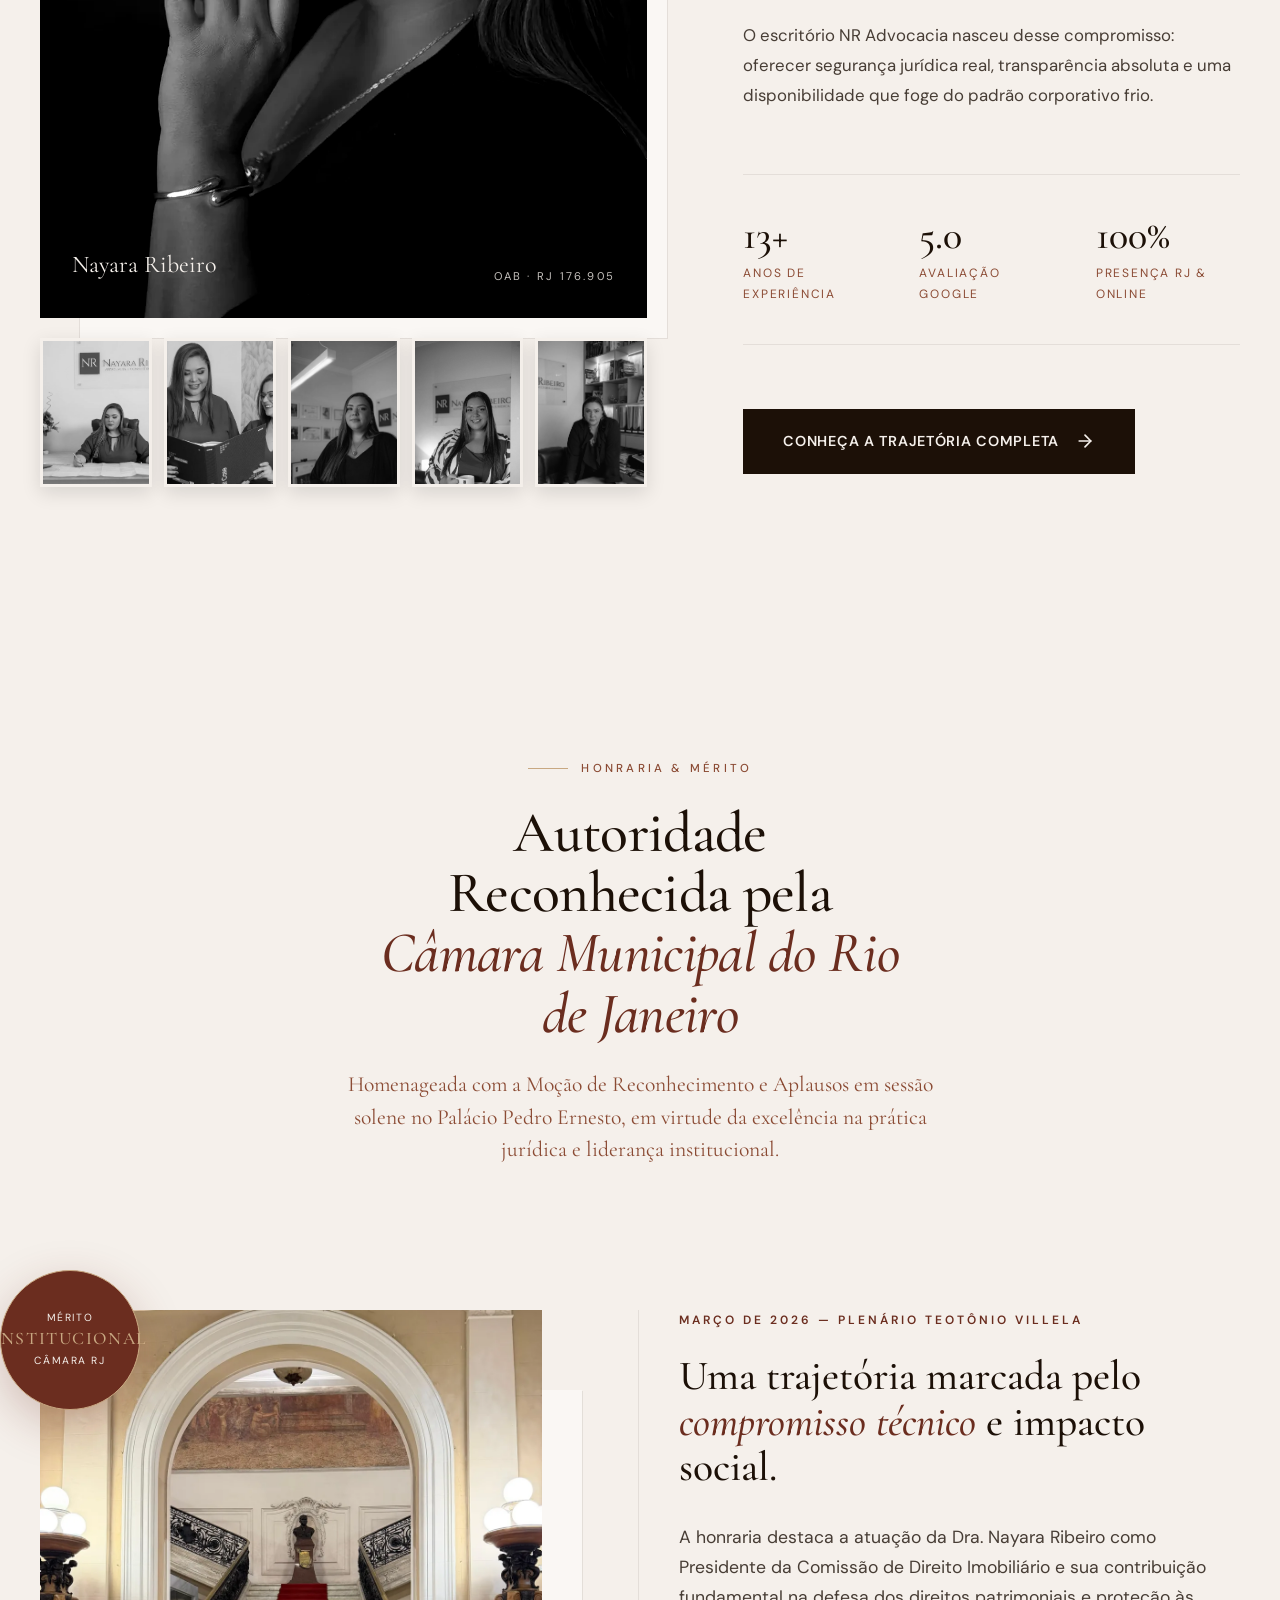
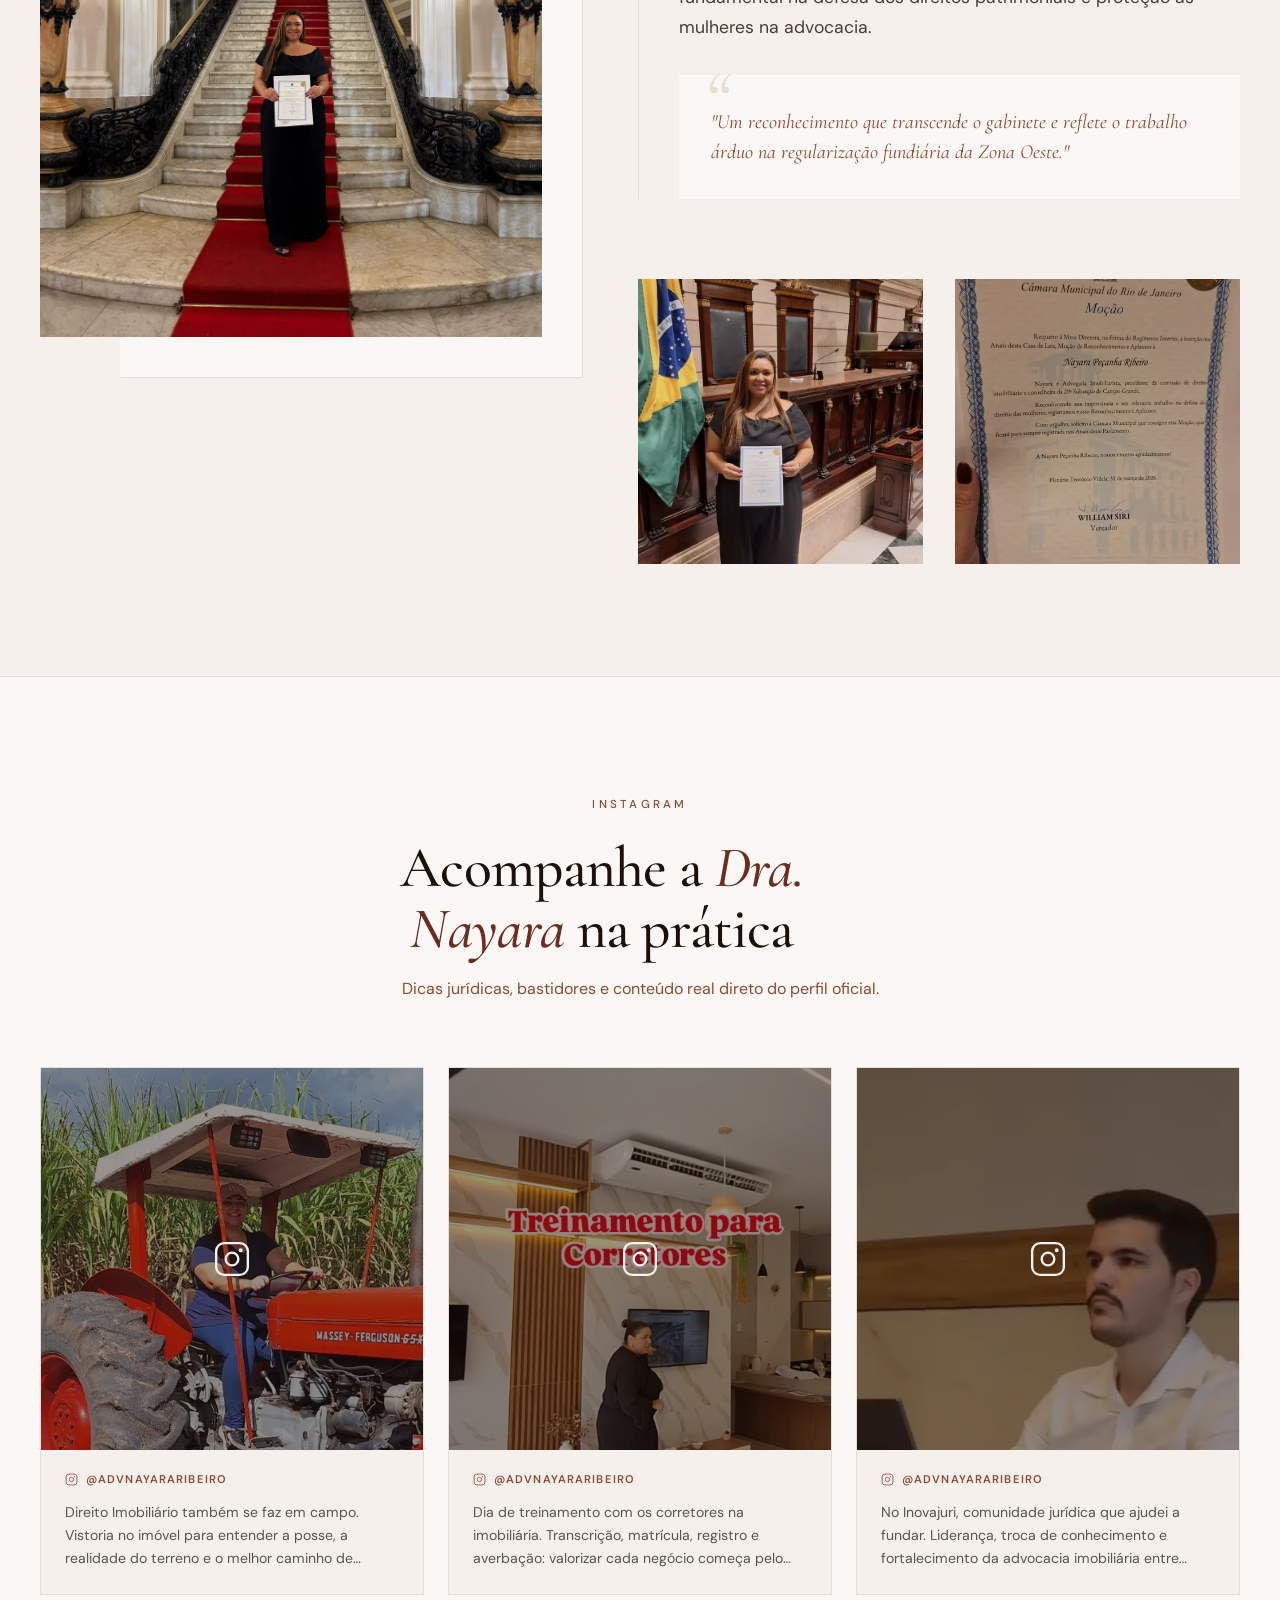
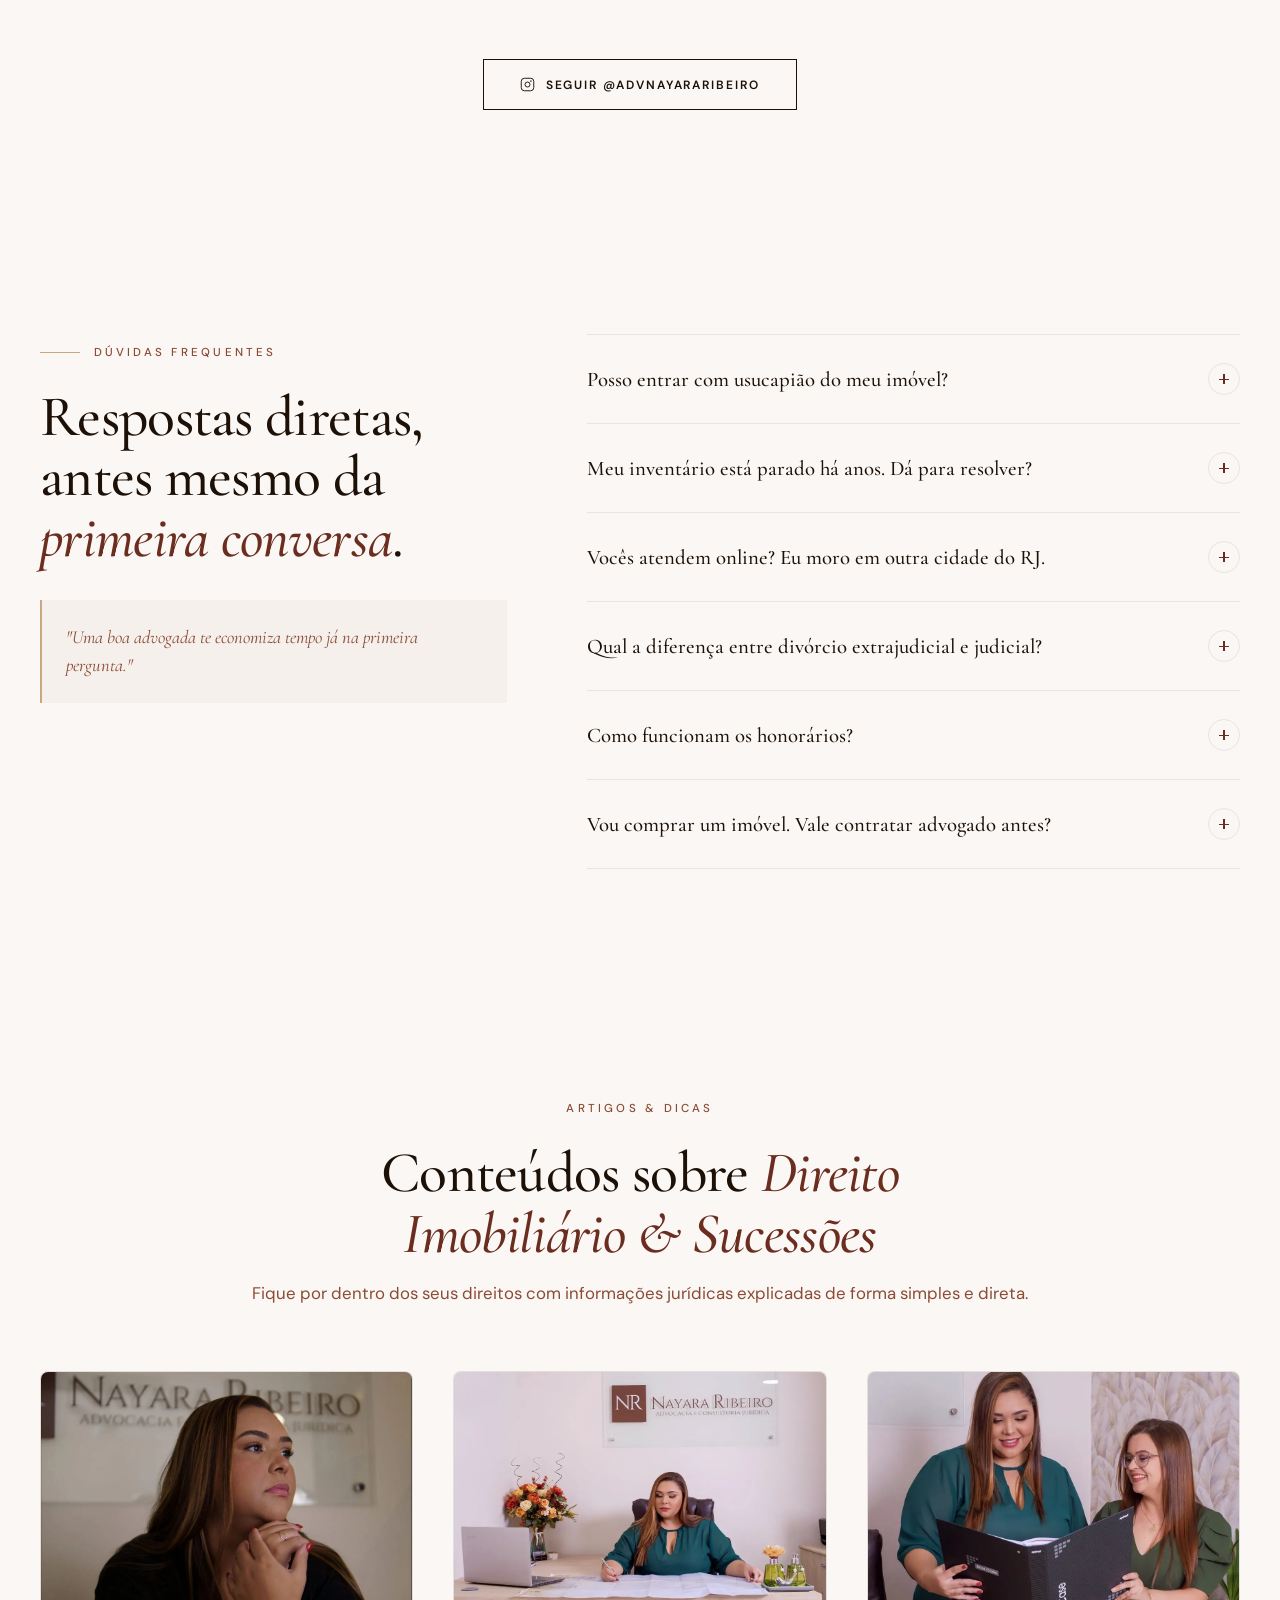
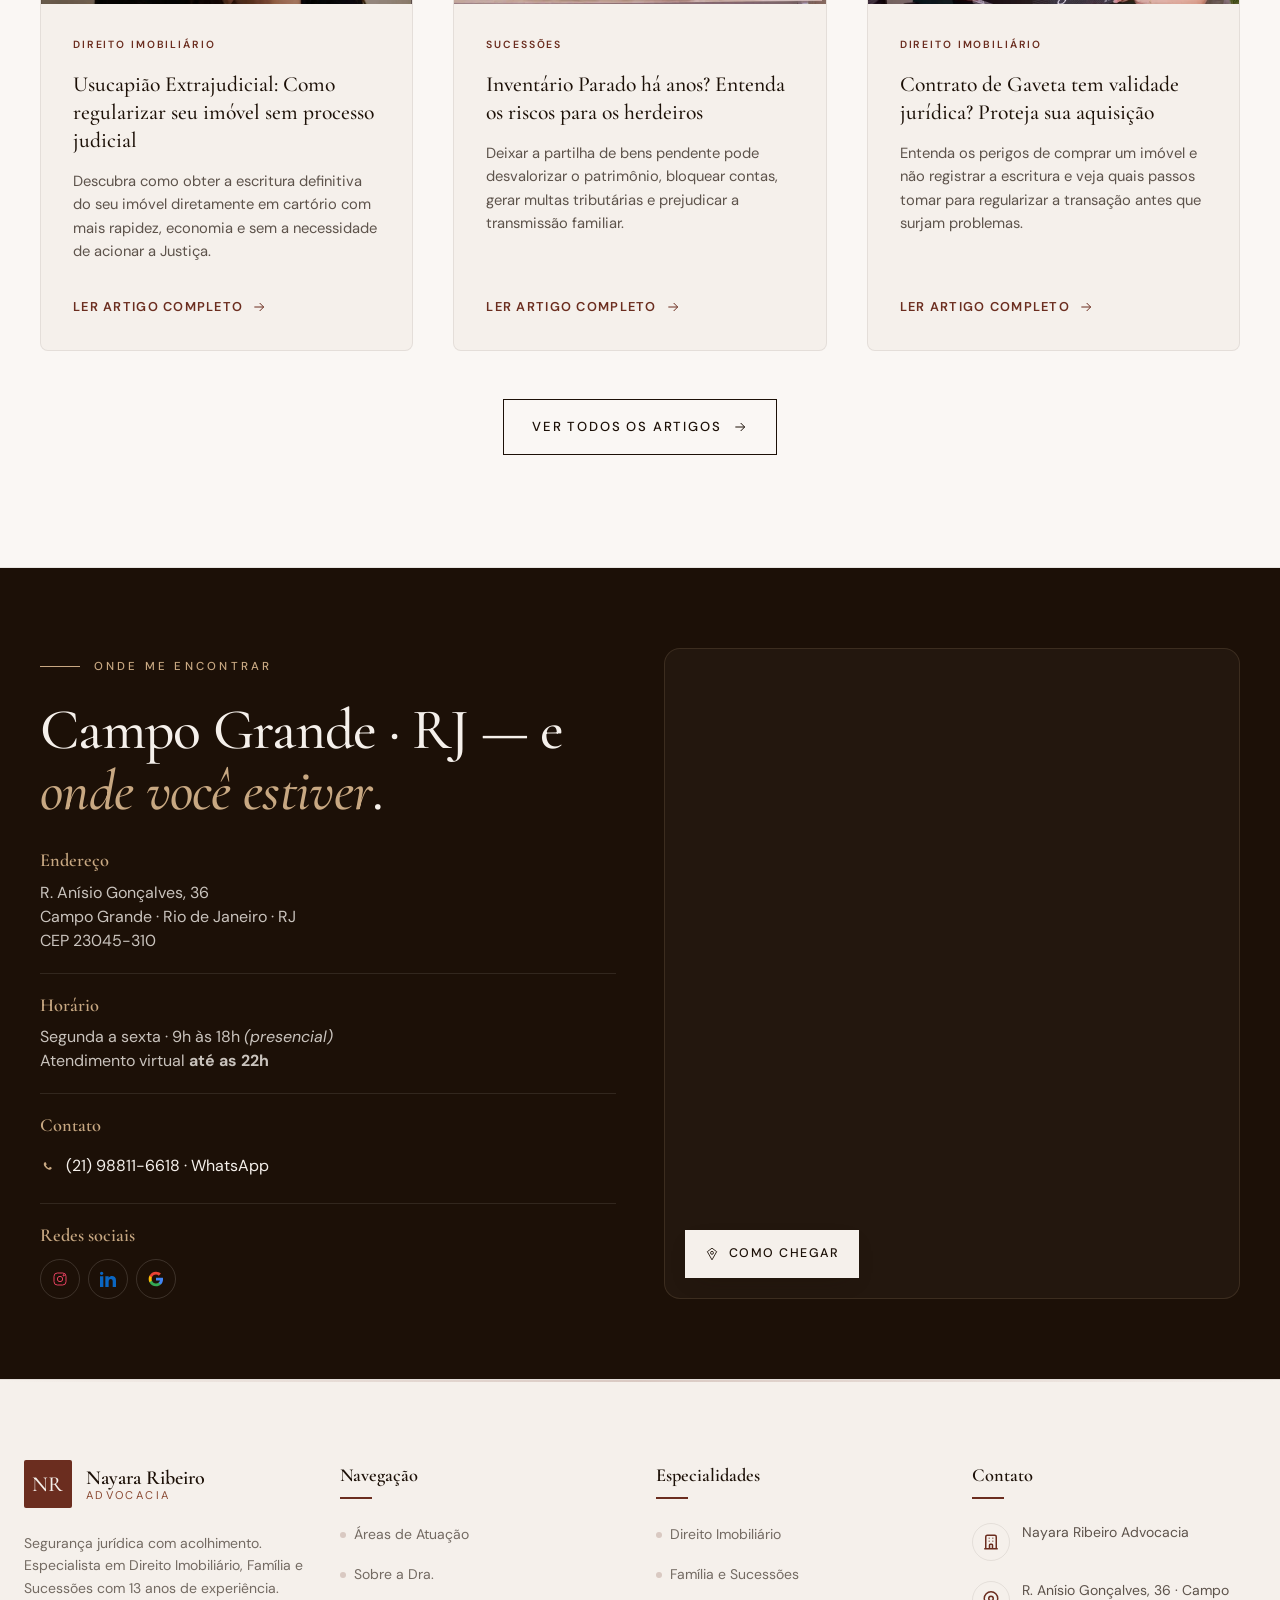
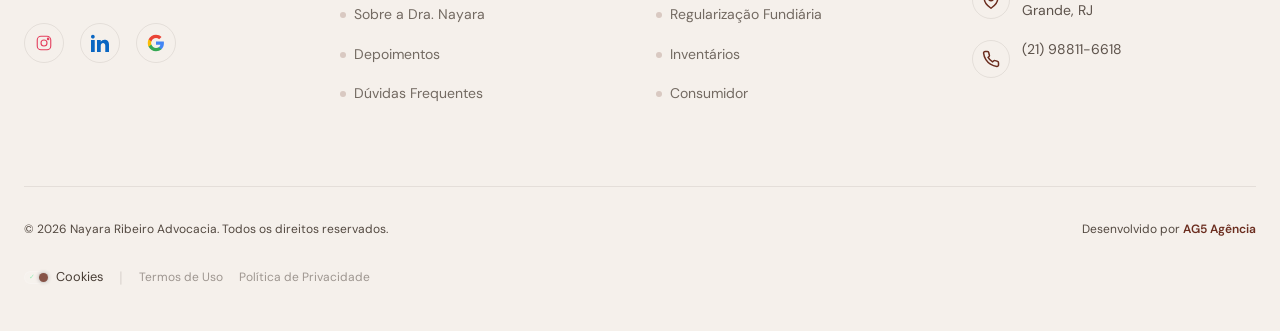
==== commit 7e7d6091: "refactor: update cookie banner to v3.0.0 with improved UI, sync state logic, and accessibility refin" ====
--- a/index.html
+++ b/index.html
@@ -1115,8 +1115,12 @@
         
         <div class="footer-bottom-row">
           <div class="footer-legal-row">
-            <a href="#" id="shared-ck-prefs-link" class="footer-cookie-prefs">
-              <span class="cookie-toggle-mini"></span>
+            <a href="#" id="ck-prefs-link" style="text-decoration:none; color:inherit; display:inline-flex; align-items:center; gap:6px; font-size:0.8rem; opacity:0.8; transition:opacity 0.2s;" onmouseover="this.style.opacity='1'" onmouseout="this.style.opacity='0.8'">
+              <span style="display:inline-flex; align-items:center; width:26px; height:13px; background:rgba(255,255,255,0.12); border-radius:10px; padding:2px; border:1px solid rgba(255,255,255,0.25); position:relative; font-size:7px; font-weight:bold;">
+                <span style="color:#86EFAC; margin-left:2px;">✓</span>
+                <span style="color:#FCA5A5; margin-left:auto; margin-right:2px;">✕</span>
+                <span style="position:absolute; left:14px; width:9px; height:9px; background:var(--ck-accent); border-radius:50%; box-shadow:0 0 4px rgba(0,0,0,0.4);"></span>
+              </span>
               Cookies
             </a>
             <span style="opacity: 0.1">|</span>
@@ -1148,107 +1152,115 @@
 <div id="ck-banner" class="ck-banner" role="dialog" aria-modal="true" aria-label="Aviso de cookies" aria-live="polite" aria-hidden="true">
     <div class="ck-banner__inner">
         <div class="ck-banner__content">
-            <h2 class="ck-banner__title">Valorizamos sua privacidade</h2>
             <p class="ck-banner__text">
-                Utilizamos cookies para aprimorar sua experiência de navegação, exibir conteúdo
-                personalizado e analisar nosso tráfego. Ao clicar em <strong>"Aceitar todos"</strong>,
-                você concorda com nosso uso de cookies conforme nossa
+                Usamos cookies para melhorar sua experiência neste site e analisar o tráfego de forma anônima.
+                Ao continuar, você concorda com a nossa
                 <a href="politica-de-privacidade.html" class="ck-banner__link">Política de Privacidade</a>.
             </p>
         </div>
         <div class="ck-banner__actions">
-            <button id="ck-customize" class="ck-btn ck-btn--ghost">Personalizar</button>
-            <button id="ck-reject" class="ck-btn ck-btn--outline">Rejeitar</button>
-            <button id="ck-accept-all" class="ck-btn ck-btn--primary">Aceitar todos</button>
+            <button id="ck-customize" class="ck-btn ck-btn--ghost">Preferências</button>
+            <button id="ck-reject" class="ck-btn ck-btn--outline">Recusar</button>
+            <button id="ck-accept-all" class="ck-btn ck-btn--primary">Aceitar Todos</button>
         </div>
     </div>
 </div>
 
-<!-- ========== MODAL DE PERSONALIZAÃâ€¡ÃÆ'O ========== -->
-<div id="ck-modal" class="ck-modal" role="dialog" aria-modal="true" aria-label="Personalizar preferências de cookies" aria-hidden="true">
+<!-- ========== MODAL DE PERSONALIZAÇÃO ========== -->
+<div id="ck-modal" class="ck-modal" role="dialog" aria-modal="true" aria-label="Personalizar preferências de consentimento" aria-hidden="true">
     <div class="ck-modal__overlay" id="ck-modal-overlay"></div>
     <div class="ck-modal__box">
+
         <div class="ck-modal__header">
             <h2 class="ck-modal__title">Personalizar preferências de consentimento</h2>
-            <button class="ck-modal__close" id="ck-modal-close" aria-label="Fechar modal">
-                <svg width="18" height="18" viewBox="0 0 24 24" fill="none" aria-hidden="true">
-                    <path d="M18 6L6 18M6 6l12 12" stroke="currentColor" stroke-width="2" stroke-linecap="round" stroke-linejoin="round" />
-                </svg>
-            </button>
-        </div>
+            <button class="ck-modal__close" id="ck-modal-close" aria-label="Fechar modal">&times;</button>
+        </div>
+
         <div class="ck-modal__body">
             <p class="ck-modal__intro">
                 Utilizamos cookies para ajudar você a navegar com eficiência e executar certas funções.
                 Os cookies classificados como <strong>"Necessário"</strong> são essenciais para o
                 funcionamento básico do site e não podem ser desativados.
             </p>
+
+            <!-- Categoria: Necessário (sempre ativo) -->
             <div class="ck-category">
                 <div class="ck-category__header">
                     <div class="ck-category__info">
                         <h3 class="ck-category__name">Necessário</h3>
-                        <p class="ck-category__desc">Essenciais para o funcionamento do site. Não armazenam dados pessoalmente identificáveis.</p>
+                        <p class="ck-category__desc">
+                            Essenciais para o funcionamento do site. Não armazenam dados pessoalmente identificáveis.
+                        </p>
                     </div>
                     <span class="ck-category__badge">Sempre ativo</span>
                 </div>
             </div>
+
+            <!-- Categoria: Funcional -->
             <div class="ck-category">
                 <div class="ck-category__header">
                     <div class="ck-category__info">
                         <h3 class="ck-category__name">Funcional</h3>
-                        <p class="ck-category__desc">Ajudam a executar funcionalidades como compartilhamento em mídia social e recursos de terceiros.</p>
+                        <p class="ck-category__desc">
+                            Ajudam a executar funcionalidades como compartilhamento em mídia social e recursos de
+                            terceiros.
+                        </p>
                     </div>
-                    <label class="ck-toggle" aria-label="Ativar cookies funcionais">
-                        <input type="checkbox" id="ck-functional" name="functional">
-                        <span class="ck-toggle__slider"></span>
-                    </label>
+                    <input type="checkbox" id="ck-functional" name="functional" class="ck-checkbox" aria-label="Ativar cookies funcionais">
                 </div>
             </div>
+
+            <!-- Categoria: Analítico -->
             <div class="ck-category">
                 <div class="ck-category__header">
                     <div class="ck-category__info">
                         <h3 class="ck-category__name">Analítico</h3>
-                        <p class="ck-category__desc">Usados para entender como os visitantes interagem com o site (visitantes, taxa de rejeição, etc.).</p>
+                        <p class="ck-category__desc">
+                            Usados para entender como os visitantes interagem com o site (visitantes, taxa de rejeição,
+                            etc.).
+                        </p>
                     </div>
-                    <label class="ck-toggle" aria-label="Ativar cookies analíticos">
-                        <input type="checkbox" id="ck-analytics" name="analytics">
-                        <span class="ck-toggle__slider"></span>
-                    </label>
+                    <input type="checkbox" id="ck-analytics" name="analytics" class="ck-checkbox" aria-label="Ativar cookies analíticos">
                 </div>
             </div>
+
+            <!-- Categoria: Desempenho -->
             <div class="ck-category">
                 <div class="ck-category__header">
                     <div class="ck-category__info">
                         <h3 class="ck-category__name">Desempenho</h3>
-                        <p class="ck-category__desc">Analisam índices de desempenho do site para oferecer melhor experiência ao visitante.</p>
+                        <p class="ck-category__desc">
+                            Analisam índices de desempenho do site para oferecer melhor experiência ao visitante.
+                        </p>
                     </div>
-                    <label class="ck-toggle" aria-label="Ativar cookies de desempenho">
-                        <input type="checkbox" id="ck-performance" name="performance">
-                        <span class="ck-toggle__slider"></span>
-                    </label>
+                    <input type="checkbox" id="ck-performance" name="performance" class="ck-checkbox" aria-label="Ativar cookies de desempenho">
                 </div>
             </div>
+
+            <!-- Categoria: Publicidade -->
             <div class="ck-category">
                 <div class="ck-category__header">
                     <div class="ck-category__info">
                         <h3 class="ck-category__name">Publicidade</h3>
-                        <p class="ck-category__desc">Entregam anúncios personalizados com base nas páginas visitadas anteriormente.</p>
+                        <p class="ck-category__desc">
+                            Entregam anúncios personalizados com base nas páginas visitadas anteriormente.
+                        </p>
                     </div>
-                    <label class="ck-toggle" aria-label="Ativar cookies de publicidade">
-                        <input type="checkbox" id="ck-advertising" name="advertising">
-                        <span class="ck-toggle__slider"></span>
-                    </label>
+                    <input type="checkbox" id="ck-advertising" name="advertising" class="ck-checkbox" aria-label="Ativar cookies de publicidade">
                 </div>
             </div>
-        </div>
+
+        </div><!-- /.ck-modal__body -->
+
         <div class="ck-modal__footer">
-            <button id="ck-modal-reject" class="ck-btn ck-btn--outline">Rejeitar</button>
             <button id="ck-modal-save" class="ck-btn ck-btn--ghost">Salvar Preferências</button>
-            <button id="ck-modal-accept-all" class="ck-btn ck-btn--primary">Aceitar todos</button>
-        </div>
-    </div>
-</div>
-
-<!-- ========== BOTÃÆ'O FLUTUANTE (OPCIONAL) ========== -->
+            <button id="ck-modal-accept-all" class="ck-btn ck-btn--primary">Aceitar Todos</button>
+        </div>
+
+    </div><!-- /.ck-modal__box -->
+</div><!-- /#ck-modal -->
+
+<!-- ========== BOTÃO FLUTUANTE (OPCIONAL) ========== -->
 <button id="ck-prefs-btn" class="ck-prefs-btn" aria-label="Preferências de cookies" style="display:none;">
     Cookies
 </button>
--- a/cookie-banner.css
+++ b/cookie-banner.css
@@ -1,74 +1,46 @@
-/* ==========================================================
-   COOKIE BANNER UNIVERSAL — Skill Profissional (Versão AG5)
-   Versão: 2.1.0
-   Compatível com: Qualquer site HTML/CSS/JS
-   Sem dependências externas
-   ========================================================== */
-
 :root {
-    /* ── Cores principais (Sutis e Integradas) ── */
-    --ck-bg: #1a1a1a;
-    /* Fundo neutro e discreto */
-    --ck-accent: #D9B76A;
-    /* Dourado oficial AG5 (padrão) */
-    --ck-accent-dark: #b89a5a;
-    /* Tom de dourado mais fechado para hover */
-    --ck-accent-rgb: 217, 183, 106;
-    /* RGB correspondente ao #D9B76A */
-
-    /* ── Texto ── */
-    --ck-text-primary: rgba(255, 255, 255, 0.95);
-    --ck-text-muted: rgba(255, 255, 255, 0.8);
-    /* Contraste aumentado para melhor legibilidade */
-    --ck-text-link: var(--ck-accent);
-
-    /* ── Modal (fundo claro) ── */
-    --ck-modal-bg: #ffffff;
-    --ck-modal-footer-bg: #f8f9fa;
-    --ck-modal-border: rgba(0, 0, 0, 0.1);
-    --ck-modal-text: #1a1a1a;
-    --ck-modal-text-muted: #4a4a4a;
-    /* Escurecido para melhor leitura */
-    --ck-modal-category-name: #111111;
-
-    /* ── Toggle ── */
-    --ck-toggle-off: #d0d5db;
-    --ck-toggle-on: var(--ck-accent);
-
-    /* ── Layout ── */
-    --ck-radius: 12px;
-    --ck-radius-sm: 5px;
-    --ck-max-width: 1280px;
-    --ck-modal-max-width: 520px;
-
-    /* ── Animação ── */
-    --ck-transition: 280ms cubic-bezier(0.4, 0, 0.2, 1);
-    --ck-ease-out: cubic-bezier(0.16, 1, 0.3, 1);
-
-    /* ── Z-index ── */
-    --ck-z-banner: 9000;
-    --ck-z-overlay: 9050;
-    --ck-z-modal: 9100;
-    --ck-z-float: 8999;
+    /* ── Variáveis Customizáveis do Projeto (Flexíveis) ── */
+    --ck-bg: #1C1007;                    /* Fundo escuro (Tom escuro de Nayara Ribeiro) */
+    --ck-accent: #6B2D1F;                /* Tom de destaque (Burgundy/Vinho oficial) */
+    --ck-accent-dark: #521F13;           /* Tom de destaque hover */
+    --ck-accent-rgb: 107, 45, 31;        /* RGB para transparências */
+    --ck-text-light: #F5F0EB;            /* Texto claro principal (Cream) */
+
+    /* ── Configurações de Layout (Compacto Sandra Back) ── */
+    --ck-radius: 10px;
+    --ck-radius-modal: 12px;
+    --ck-radius-btn: 6px;
+    --ck-banner-max-width: 420px;
+    --ck-modal-max-width: 440px;
+
+    /* ── Transições e Z-index ── */
+    --ck-transition: 300ms cubic-bezier(0.2, 0.7, 0.2, 1);
+    --ck-z-banner: 9500;
+    --ck-z-overlay: 9998;
+    --ck-z-modal: 9999;
 }
 
 /* ============================================================
-   BANNER DE ACEITE
+   BANNER DE ACEITE (COMPACTO & ELEGANTE)
    ============================================================ */
 .ck-banner {
     position: fixed;
-    bottom: 0;
-    left: 0;
-    right: 0;
+    bottom: 24px;
+    left: 24px;
+    width: calc(100% - 48px);
+    max-width: var(--ck-banner-max-width);
     z-index: var(--ck-z-banner);
     background: var(--ck-bg);
-    border-top: 1px solid rgba(var(--ck-accent-rgb), 0.12);
-    box-shadow: 0 -4px 24px rgba(0, 0, 0, 0.22);
-    transform: translateY(100%);
-    transition: transform 0.42s var(--ck-ease-out);
-    font-family: -apple-system, BlinkMacSystemFont, 'Segoe UI', 'Inter', sans-serif;
-    backdrop-filter: blur(10px);
-    -webkit-backdrop-filter: blur(10px);
+    color: var(--ck-text-light);
+    padding: 20px 24px;
+    border-radius: var(--ck-radius);
+    border: 1px solid rgba(var(--ck-accent-rgb), 0.25);
+    box-shadow: 0 20px 50px rgba(0, 0, 0, 0.5);
+    transform: translateY(140%);
+    transition: transform var(--ck-transition);
+    font-family: 'DM Sans', -apple-system, BlinkMacSystemFont, 'Segoe UI', sans-serif;
+    backdrop-filter: blur(12px);
+    -webkit-backdrop-filter: blur(12px);
 }
 
 .ck-banner.ck-banner--visible {
@@ -76,55 +48,36 @@
 }
 
 .ck-banner.ck-banner--hidden {
-    transform: translateY(100%);
+    transform: translateY(140%);
     pointer-events: none;
 }
 
 .ck-banner__inner {
-    max-width: var(--ck-max-width);
-    margin: 0 auto;
-    padding: 10px 28px;
-    display: flex;
-    align-items: center;
-    gap: 16px;
-}
-
-.ck-banner__content {
-    flex: 1;
-    min-width: 0;
-}
-
-.ck-banner__title {
-    font-size: 0.85rem;
-    font-weight: 600;
-    color: var(--ck-accent);
-    margin-bottom: 2px;
-    line-height: 1.3;
+    display: flex;
+    flex-direction: column;
+    gap: 14px;
 }
 
 .ck-banner__text {
-    font-size: 0.85rem;
-    color: var(--ck-text-muted);
+    font-size: 0.82rem;
     line-height: 1.5;
+    color: rgba(245, 240, 235, 0.9);
     margin: 0;
 }
 
 .ck-banner__link {
-    color: var(--ck-text-link);
+    color: #C8A882;
     text-decoration: underline;
-    text-underline-offset: 2px;
+    text-underline-offset: 3px;
     transition: color var(--ck-transition);
 }
 
-.ck-banner__link:hover {
-    color: var(--ck-accent);
-}
-
 .ck-banner__actions {
     display: flex;
     align-items: center;
-    gap: 6px;
-    flex-shrink: 0;
+    justify-content: flex-end;
+    gap: 10px;
+    flex-wrap: wrap;
 }
 
 /* ============================================================
@@ -134,25 +87,21 @@
     display: inline-flex;
     align-items: center;
     justify-content: center;
-    padding: 0.38rem 0.9rem;
+    padding: 9px 16px;
     font-family: inherit;
-    font-size: 0.75rem;
-    font-weight: 500;
-    border-radius: var(--ck-radius-sm);
-    border: none;
+    font-size: 0.72rem;
+    font-weight: 600;
+    letter-spacing: 0.06em;
+    text-transform: uppercase;
+    border-radius: var(--ck-radius-btn);
+    border: 1px solid transparent;
     cursor: pointer;
     transition: all var(--ck-transition);
-    white-space: nowrap;
-    line-height: 1;
-    min-height: 30px;
-    letter-spacing: 0.1px;
-}
-
-/* Primário — Accent */
+}
+
 .ck-btn--primary {
     background: var(--ck-accent);
-    color: #fff;
-    font-weight: 600;
+    color: #ffffff;
 }
 
 .ck-btn--primary:hover {
@@ -160,211 +109,203 @@
     transform: translateY(-1px);
 }
 
-/* Outline — Borda sutil */
 .ck-btn--outline {
     background: transparent;
-    border: 1px solid rgba(255, 255, 255, 0.5);
-    color: rgba(255, 255, 255, 0.92);
+    border-color: rgba(245, 240, 235, 0.25);
+    color: var(--ck-text-light);
 }
 
 .ck-btn--outline:hover {
-    border-color: rgba(255, 255, 255, 0.8);
-    color: #fff;
-}
-
-/* Ghost — Link underline */
+    border-color: var(--ck-text-light);
+    background: rgba(255, 255, 255, 0.05);
+}
+
 .ck-btn--ghost {
     background: transparent;
-    color: rgba(255, 255, 255, 0.85);
-    border: none;
-    padding: 0.38rem 0.4rem;
-    text-decoration: underline;
-    text-underline-offset: 2px;
-    font-size: 0.72rem;
+    color: rgba(245, 240, 235, 0.7);
+    padding-left: 8px;
+    padding-right: 8px;
+}
+
+.ck-btn--ghost:hover {
+    color: var(--ck-text-light);
 }
 
 /* ============================================================
-   MODAL DE PERSONALIZAÇÃO
+   MODAL DE PREFERÊNCIAS (COMPACTO)
    ============================================================ */
 .ck-modal {
     position: fixed;
-    inset: 0;
+    top: 0;
+    left: 0;
+    width: 100vw;
+    height: 100vh;
     z-index: var(--ck-z-modal);
     display: flex;
     align-items: center;
     justify-content: center;
     padding: 20px;
-    font-family: -apple-system, BlinkMacSystemFont, 'Segoe UI', 'Inter', sans-serif;
+    opacity: 0;
     pointer-events: none;
-    opacity: 0;
     transition: opacity var(--ck-transition);
+    font-family: 'DM Sans', -apple-system, BlinkMacSystemFont, 'Segoe UI', sans-serif;
 }
 
 .ck-modal.ck-modal--visible {
-    pointer-events: all;
     opacity: 1;
+    pointer-events: auto;
 }
 
 .ck-modal__overlay {
     position: fixed;
-    inset: 0;
-    background: rgba(0, 0, 0, 0.55);
+    top: 0;
+    left: 0;
+    width: 100%;
+    height: 100%;
+    background: rgba(0, 0, 0, 0.65);
+    backdrop-filter: blur(4px);
+    -webkit-backdrop-filter: blur(4px);
     z-index: var(--ck-z-overlay);
-    cursor: pointer;
 }
 
 .ck-modal__box {
     position: relative;
-    z-index: calc(var(--ck-z-modal) + 10);
-    background: var(--ck-modal-bg);
-    border-radius: var(--ck-radius);
-    box-shadow: 0 24px 64px rgba(0, 0, 0, 0.22);
+    z-index: var(--ck-z-modal);
     width: 100%;
     max-width: var(--ck-modal-max-width);
     max-height: 88vh;
+    background: #ffffff;
+    border-radius: var(--ck-radius-modal);
+    box-shadow: 0 25px 60px rgba(0, 0, 0, 0.4);
     display: flex;
     flex-direction: column;
     overflow: hidden;
-    transform: translateY(14px) scale(0.98);
+    transform: scale(0.95);
     transition: transform var(--ck-transition);
-    border-top: 2px solid var(--ck-accent);
 }
 
 .ck-modal.ck-modal--visible .ck-modal__box {
-    transform: translateY(0) scale(1);
+    transform: scale(1);
 }
 
 .ck-modal__header {
+    background: var(--ck-bg);
+    color: var(--ck-text-light);
+    padding: 18px 20px;
     display: flex;
     align-items: center;
     justify-content: space-between;
-    gap: 12px;
-    padding: 14px 18px 11px;
-    border-bottom: 1px solid var(--ck-modal-border);
-    background: var(--ck-bg);
+    border-bottom: 1px solid rgba(255, 255, 255, 0.08);
 }
 
 .ck-modal__title {
-    font-size: 0.88rem;
+    font-size: 0.95rem;
     font-weight: 600;
-    color: var(--ck-accent);
     margin: 0;
+    color: #C8A882;
     line-height: 1.3;
 }
 
 .ck-modal__close {
-    display: flex;
-    align-items: center;
-    justify-content: center;
-    width: 26px;
-    height: 26px;
-    border-radius: 50%;
-    background: rgba(255, 255, 255, 0.08);
-    color: rgba(255, 255, 255, 0.55);
+    background: transparent;
     border: none;
+    color: rgba(255, 255, 255, 0.6);
+    font-size: 1.4rem;
     cursor: pointer;
-    flex-shrink: 0;
-    transition: all var(--transition-fast);
+    line-height: 1;
+    padding: 0 4px;
+    transition: color var(--ck-transition);
+}
+
+.ck-modal__close:hover {
+    color: var(--ck-text-light);
 }
 
 .ck-modal__body {
+    padding: 20px;
+    overflow-y: auto;
+    display: flex;
+    flex-direction: column;
+    gap: 16px;
+    background: #fafafa;
+}
+
+.ck-modal__intro {
+    font-size: 0.8rem;
+    line-height: 1.5;
+    color: #555555;
+    margin: 0 0 6px 0;
+}
+
+/* Categorias */
+.ck-category {
+    background: #ffffff;
+    border: 1px solid #e8e8e8;
+    border-radius: 8px;
+    padding: 14px;
+}
+
+.ck-category__header {
+    display: flex;
+    align-items: flex-start;
+    justify-content: space-between;
+    gap: 14px;
+}
+
+.ck-category__info {
     flex: 1;
-    overflow-y: auto;
-    padding: 14px 18px;
-}
-
-.ck-modal__intro {
-    font-size: 0.9rem;
-    color: var(--ck-modal-text-muted);
-    line-height: 1.6;
-    margin-bottom: 12px;
-    padding-bottom: 10px;
-    border-bottom: 1px solid var(--ck-modal-border);
-}
-
-.ck-category__header {
-    display: flex;
-    align-items: center;
-    justify-content: space-between;
-    gap: 12px;
-    padding: 9px 0;
 }
 
 .ck-category__name {
-    font-size: 0.8rem;
+    font-size: 0.85rem;
+    font-weight: 700;
+    color: #111111;
+    margin: 0 0 4px 0;
+}
+
+.ck-category__desc {
+    font-size: 0.75rem;
+    line-height: 1.4;
+    color: #666666;
+    margin: 0;
+}
+
+.ck-category__badge {
+    font-size: 0.68rem;
     font-weight: 600;
-    color: var(--ck-modal-category-name);
-    margin-bottom: 1px;
-}
-
-.ck-category__desc {
-    font-size: 0.85rem;
-    color: #555;
-    line-height: 1.5;
-    margin: 0;
-}
-
-.ck-category__badge {
-    display: inline-flex;
-    align-items: center;
-    padding: 2px 7px;
-    background: rgba(var(--ck-accent-rgb), 0.1);
-    color: var(--ck-accent-dark);
-    font-size: 0.65rem;
-    font-weight: 600;
-    border-radius: 20px;
-}
-
-.ck-toggle {
-    position: relative;
-    display: inline-block;
-    width: 34px;
-    height: 19px;
+    background: #f0f0f0;
+    color: #666666;
+    padding: 4px 8px;
+    border-radius: 4px;
+    white-space: nowrap;
+}
+
+/* Checkbox simples customizado */
+.ck-checkbox {
+    width: 18px;
+    height: 18px;
+    accent-color: var(--ck-accent);
     cursor: pointer;
-}
-
-.ck-toggle input {
-    opacity: 0;
-    width: 0;
-    height: 0;
-}
-
-.ck-toggle__slider {
-    position: absolute;
-    inset: 0;
-    background: var(--ck-toggle-off);
-    border-radius: 20px;
-    transition: background var(--ck-transition);
-}
-
-.ck-toggle__slider::before {
-    content: '';
-    position: absolute;
-    width: 13px;
-    height: 13px;
-    left: 3px;
-    top: 3px;
-    background: #fff;
-    border-radius: 50%;
-    transition: transform var(--ck-transition);
-}
-
-.ck-toggle input:checked+.ck-toggle__slider {
-    background: var(--ck-toggle-on);
-}
-
-.ck-toggle input:checked+.ck-toggle__slider::before {
-    transform: translateX(15px);
-}
-
+    margin-top: 2px;
+}
+
+/* Footer do Modal */
 .ck-modal__footer {
+    padding: 14px 20px;
+    background: #ffffff;
+    border-top: 1px solid #eeeeee;
     display: flex;
     align-items: center;
     justify-content: flex-end;
-    gap: 7px;
-    padding: 10px 18px;
-    border-top: 1px solid var(--ck-modal-border);
-    background: var(--ck-modal-footer-bg);
+    gap: 10px;
+}
+
+.ck-modal__footer .ck-btn--ghost {
+    color: #666666;
+}
+
+.ck-modal__footer .ck-btn--ghost:hover {
+    color: #111111;
 }
 
 /* ============================================================
@@ -372,56 +313,81 @@
    ============================================================ */
 .ck-toast {
     position: fixed;
-    bottom: 20px;
-    left: 50%;
-    transform: translateX(-50%) translateY(16px);
+    bottom: 24px;
+    right: 24px;
+    z-index: 10000;
     background: var(--ck-bg);
-    color: var(--ck-accent);
+    color: var(--ck-text-light);
+    border: 1px solid rgba(var(--ck-accent-rgb), 0.3);
+    padding: 12px 20px;
+    border-radius: 8px;
     font-size: 0.82rem;
-    font-weight: 600;
-    padding: 8px 18px;
-    border-radius: var(--ck-radius-sm);
-    border: 1px solid rgba(var(--ck-accent-rgb), 0.28);
-    box-shadow: 0 8px 24px rgba(0, 0, 0, 0.25);
-    z-index: 9999;
+    font-weight: 500;
+    box-shadow: 0 10px 30px rgba(0, 0, 0, 0.3);
+    transform: translateY(100px);
     opacity: 0;
-    transition: all 300ms ease;
+    transition: all var(--ck-transition);
+    font-family: 'DM Sans', -apple-system, BlinkMacSystemFont, 'Segoe UI', sans-serif;
+}
+
+.ck-toast.ck-toast--visible {
+    transform: translateY(0);
+    opacity: 1;
+}
+
+.ck-banner__inner {
+    display: flex;
+    flex-direction: column;
+    gap: 12px;
+}
+
+.ck-banner__actions {
+    display: flex;
+    align-items: center;
+    justify-content: space-between;
+    gap: 8px;
+    width: 100%;
+}
+
+.ck-banner__actions .ck-btn {
+    flex: 1;
     white-space: nowrap;
-}
-
-.ck-toast.ck-toast--visible {
-    opacity: 1;
-    transform: translateX(-50%) translateY(0);
-}
-
-@media (max-width: 767px) {
-    .ck-banner__inner {
-        flex-direction: column;
-        align-items: flex-start;
-        padding: 10px 16px;
+    padding: 8px 10px;
+    font-size: 0.7rem;
+    text-align: center;
+}
+
+.ck-banner__text {
+    font-size: 0.78rem;
+    line-height: 1.45;
+    color: rgba(245, 240, 235, 0.85);
+    margin: 0;
+    text-align: left;
+}
+
+/* RESPONSIVO */
+@media (max-width: 580px) {
+    .ck-banner {
+        bottom: 12px;
+        left: 12px;
+        width: calc(100% - 24px);
+        padding: 14px 16px;
     }
 
     .ck-banner__actions {
-        width: 100%;
-        gap: 5px;
+        flex-direction: row !important;
+        gap: 6px;
     }
 
     .ck-banner__actions .ck-btn {
         flex: 1;
-    }
-
-    .ck-modal {
-        align-items: flex-end;
-        padding: 0;
-    }
-
-    .ck-modal__box {
-        max-width: 100%;
-        border-radius: var(--ck-radius) var(--ck-radius) 0 0;
+        width: auto !important;
+        padding: 8px 4px;
+        font-size: 0.65rem;
     }
 
     .ck-modal__footer {
-        flex-direction: column;
+        flex-direction: column-reverse;
     }
 
     .ck-modal__footer .ck-btn {
--- a/cookie-banner.css
+++ b/cookie-banner.css
@@ -1,74 +1,46 @@
-/* ==========================================================
-   COOKIE BANNER UNIVERSAL — Skill Profissional (Versão AG5)
-   Versão: 2.1.0
-   Compatível com: Qualquer site HTML/CSS/JS
-   Sem dependências externas
-   ========================================================== */
-
 :root {
-    /* ── Cores principais (Sutis e Integradas) ── */
-    --ck-bg: #1a1a1a;
-    /* Fundo neutro e discreto */
-    --ck-accent: #D9B76A;
-    /* Dourado oficial AG5 (padrão) */
-    --ck-accent-dark: #b89a5a;
-    /* Tom de dourado mais fechado para hover */
-    --ck-accent-rgb: 217, 183, 106;
-    /* RGB correspondente ao #D9B76A */
-
-    /* ── Texto ── */
-    --ck-text-primary: rgba(255, 255, 255, 0.95);
-    --ck-text-muted: rgba(255, 255, 255, 0.8);
-    /* Contraste aumentado para melhor legibilidade */
-    --ck-text-link: var(--ck-accent);
-
-    /* ── Modal (fundo claro) ── */
-    --ck-modal-bg: #ffffff;
-    --ck-modal-footer-bg: #f8f9fa;
-    --ck-modal-border: rgba(0, 0, 0, 0.1);
-    --ck-modal-text: #1a1a1a;
-    --ck-modal-text-muted: #4a4a4a;
-    /* Escurecido para melhor leitura */
-    --ck-modal-category-name: #111111;
-
-    /* ── Toggle ── */
-    --ck-toggle-off: #d0d5db;
-    --ck-toggle-on: var(--ck-accent);
-
-    /* ── Layout ── */
-    --ck-radius: 12px;
-    --ck-radius-sm: 5px;
-    --ck-max-width: 1280px;
-    --ck-modal-max-width: 520px;
-
-    /* ── Animação ── */
-    --ck-transition: 280ms cubic-bezier(0.4, 0, 0.2, 1);
-    --ck-ease-out: cubic-bezier(0.16, 1, 0.3, 1);
-
-    /* ── Z-index ── */
-    --ck-z-banner: 9000;
-    --ck-z-overlay: 9050;
-    --ck-z-modal: 9100;
-    --ck-z-float: 8999;
+    /* ── Variáveis Customizáveis do Projeto (Flexíveis) ── */
+    --ck-bg: #1C1007;                    /* Fundo escuro (Tom escuro de Nayara Ribeiro) */
+    --ck-accent: #6B2D1F;                /* Tom de destaque (Burgundy/Vinho oficial) */
+    --ck-accent-dark: #521F13;           /* Tom de destaque hover */
+    --ck-accent-rgb: 107, 45, 31;        /* RGB para transparências */
+    --ck-text-light: #F5F0EB;            /* Texto claro principal (Cream) */
+
+    /* ── Configurações de Layout (Compacto Sandra Back) ── */
+    --ck-radius: 10px;
+    --ck-radius-modal: 12px;
+    --ck-radius-btn: 6px;
+    --ck-banner-max-width: 420px;
+    --ck-modal-max-width: 440px;
+
+    /* ── Transições e Z-index ── */
+    --ck-transition: 300ms cubic-bezier(0.2, 0.7, 0.2, 1);
+    --ck-z-banner: 9500;
+    --ck-z-overlay: 9998;
+    --ck-z-modal: 9999;
 }
 
 /* ============================================================
-   BANNER DE ACEITE
+   BANNER DE ACEITE (COMPACTO & ELEGANTE)
    ============================================================ */
 .ck-banner {
     position: fixed;
-    bottom: 0;
-    left: 0;
-    right: 0;
+    bottom: 24px;
+    left: 24px;
+    width: calc(100% - 48px);
+    max-width: var(--ck-banner-max-width);
     z-index: var(--ck-z-banner);
     background: var(--ck-bg);
-    border-top: 1px solid rgba(var(--ck-accent-rgb), 0.12);
-    box-shadow: 0 -4px 24px rgba(0, 0, 0, 0.22);
-    transform: translateY(100%);
-    transition: transform 0.42s var(--ck-ease-out);
-    font-family: -apple-system, BlinkMacSystemFont, 'Segoe UI', 'Inter', sans-serif;
-    backdrop-filter: blur(10px);
-    -webkit-backdrop-filter: blur(10px);
+    color: var(--ck-text-light);
+    padding: 20px 24px;
+    border-radius: var(--ck-radius);
+    border: 1px solid rgba(var(--ck-accent-rgb), 0.25);
+    box-shadow: 0 20px 50px rgba(0, 0, 0, 0.5);
+    transform: translateY(140%);
+    transition: transform var(--ck-transition);
+    font-family: 'DM Sans', -apple-system, BlinkMacSystemFont, 'Segoe UI', sans-serif;
+    backdrop-filter: blur(12px);
+    -webkit-backdrop-filter: blur(12px);
 }
 
 .ck-banner.ck-banner--visible {
@@ -76,55 +48,36 @@
 }
 
 .ck-banner.ck-banner--hidden {
-    transform: translateY(100%);
+    transform: translateY(140%);
     pointer-events: none;
 }
 
 .ck-banner__inner {
-    max-width: var(--ck-max-width);
-    margin: 0 auto;
-    padding: 10px 28px;
-    display: flex;
-    align-items: center;
-    gap: 16px;
-}
-
-.ck-banner__content {
-    flex: 1;
-    min-width: 0;
-}
-
-.ck-banner__title {
-    font-size: 0.85rem;
-    font-weight: 600;
-    color: var(--ck-accent);
-    margin-bottom: 2px;
-    line-height: 1.3;
+    display: flex;
+    flex-direction: column;
+    gap: 14px;
 }
 
 .ck-banner__text {
-    font-size: 0.85rem;
-    color: var(--ck-text-muted);
+    font-size: 0.82rem;
     line-height: 1.5;
+    color: rgba(245, 240, 235, 0.9);
     margin: 0;
 }
 
 .ck-banner__link {
-    color: var(--ck-text-link);
+    color: #C8A882;
     text-decoration: underline;
-    text-underline-offset: 2px;
+    text-underline-offset: 3px;
     transition: color var(--ck-transition);
 }
 
-.ck-banner__link:hover {
-    color: var(--ck-accent);
-}
-
 .ck-banner__actions {
     display: flex;
     align-items: center;
-    gap: 6px;
-    flex-shrink: 0;
+    justify-content: flex-end;
+    gap: 10px;
+    flex-wrap: wrap;
 }
 
 /* ============================================================
@@ -134,25 +87,21 @@
     display: inline-flex;
     align-items: center;
     justify-content: center;
-    padding: 0.38rem 0.9rem;
+    padding: 9px 16px;
     font-family: inherit;
-    font-size: 0.75rem;
-    font-weight: 500;
-    border-radius: var(--ck-radius-sm);
-    border: none;
+    font-size: 0.72rem;
+    font-weight: 600;
+    letter-spacing: 0.06em;
+    text-transform: uppercase;
+    border-radius: var(--ck-radius-btn);
+    border: 1px solid transparent;
     cursor: pointer;
     transition: all var(--ck-transition);
-    white-space: nowrap;
-    line-height: 1;
-    min-height: 30px;
-    letter-spacing: 0.1px;
-}
-
-/* Primário — Accent */
+}
+
 .ck-btn--primary {
     background: var(--ck-accent);
-    color: #fff;
-    font-weight: 600;
+    color: #ffffff;
 }
 
 .ck-btn--primary:hover {
@@ -160,211 +109,203 @@
     transform: translateY(-1px);
 }
 
-/* Outline — Borda sutil */
 .ck-btn--outline {
     background: transparent;
-    border: 1px solid rgba(255, 255, 255, 0.5);
-    color: rgba(255, 255, 255, 0.92);
+    border-color: rgba(245, 240, 235, 0.25);
+    color: var(--ck-text-light);
 }
 
 .ck-btn--outline:hover {
-    border-color: rgba(255, 255, 255, 0.8);
-    color: #fff;
-}
-
-/* Ghost — Link underline */
+    border-color: var(--ck-text-light);
+    background: rgba(255, 255, 255, 0.05);
+}
+
 .ck-btn--ghost {
     background: transparent;
-    color: rgba(255, 255, 255, 0.85);
-    border: none;
-    padding: 0.38rem 0.4rem;
-    text-decoration: underline;
-    text-underline-offset: 2px;
-    font-size: 0.72rem;
+    color: rgba(245, 240, 235, 0.7);
+    padding-left: 8px;
+    padding-right: 8px;
+}
+
+.ck-btn--ghost:hover {
+    color: var(--ck-text-light);
 }
 
 /* ============================================================
-   MODAL DE PERSONALIZAÇÃO
+   MODAL DE PREFERÊNCIAS (COMPACTO)
    ============================================================ */
 .ck-modal {
     position: fixed;
-    inset: 0;
+    top: 0;
+    left: 0;
+    width: 100vw;
+    height: 100vh;
     z-index: var(--ck-z-modal);
     display: flex;
     align-items: center;
     justify-content: center;
     padding: 20px;
-    font-family: -apple-system, BlinkMacSystemFont, 'Segoe UI', 'Inter', sans-serif;
+    opacity: 0;
     pointer-events: none;
-    opacity: 0;
     transition: opacity var(--ck-transition);
+    font-family: 'DM Sans', -apple-system, BlinkMacSystemFont, 'Segoe UI', sans-serif;
 }
 
 .ck-modal.ck-modal--visible {
-    pointer-events: all;
     opacity: 1;
+    pointer-events: auto;
 }
 
 .ck-modal__overlay {
     position: fixed;
-    inset: 0;
-    background: rgba(0, 0, 0, 0.55);
+    top: 0;
+    left: 0;
+    width: 100%;
+    height: 100%;
+    background: rgba(0, 0, 0, 0.65);
+    backdrop-filter: blur(4px);
+    -webkit-backdrop-filter: blur(4px);
     z-index: var(--ck-z-overlay);
-    cursor: pointer;
 }
 
 .ck-modal__box {
     position: relative;
-    z-index: calc(var(--ck-z-modal) + 10);
-    background: var(--ck-modal-bg);
-    border-radius: var(--ck-radius);
-    box-shadow: 0 24px 64px rgba(0, 0, 0, 0.22);
+    z-index: var(--ck-z-modal);
     width: 100%;
     max-width: var(--ck-modal-max-width);
     max-height: 88vh;
+    background: #ffffff;
+    border-radius: var(--ck-radius-modal);
+    box-shadow: 0 25px 60px rgba(0, 0, 0, 0.4);
     display: flex;
     flex-direction: column;
     overflow: hidden;
-    transform: translateY(14px) scale(0.98);
+    transform: scale(0.95);
     transition: transform var(--ck-transition);
-    border-top: 2px solid var(--ck-accent);
 }
 
 .ck-modal.ck-modal--visible .ck-modal__box {
-    transform: translateY(0) scale(1);
+    transform: scale(1);
 }
 
 .ck-modal__header {
+    background: var(--ck-bg);
+    color: var(--ck-text-light);
+    padding: 18px 20px;
     display: flex;
     align-items: center;
     justify-content: space-between;
-    gap: 12px;
-    padding: 14px 18px 11px;
-    border-bottom: 1px solid var(--ck-modal-border);
-    background: var(--ck-bg);
+    border-bottom: 1px solid rgba(255, 255, 255, 0.08);
 }
 
 .ck-modal__title {
-    font-size: 0.88rem;
+    font-size: 0.95rem;
     font-weight: 600;
-    color: var(--ck-accent);
     margin: 0;
+    color: #C8A882;
     line-height: 1.3;
 }
 
 .ck-modal__close {
-    display: flex;
-    align-items: center;
-    justify-content: center;
-    width: 26px;
-    height: 26px;
-    border-radius: 50%;
-    background: rgba(255, 255, 255, 0.08);
-    color: rgba(255, 255, 255, 0.55);
+    background: transparent;
     border: none;
+    color: rgba(255, 255, 255, 0.6);
+    font-size: 1.4rem;
     cursor: pointer;
-    flex-shrink: 0;
-    transition: all var(--transition-fast);
+    line-height: 1;
+    padding: 0 4px;
+    transition: color var(--ck-transition);
+}
+
+.ck-modal__close:hover {
+    color: var(--ck-text-light);
 }
 
 .ck-modal__body {
+    padding: 20px;
+    overflow-y: auto;
+    display: flex;
+    flex-direction: column;
+    gap: 16px;
+    background: #fafafa;
+}
+
+.ck-modal__intro {
+    font-size: 0.8rem;
+    line-height: 1.5;
+    color: #555555;
+    margin: 0 0 6px 0;
+}
+
+/* Categorias */
+.ck-category {
+    background: #ffffff;
+    border: 1px solid #e8e8e8;
+    border-radius: 8px;
+    padding: 14px;
+}
+
+.ck-category__header {
+    display: flex;
+    align-items: flex-start;
+    justify-content: space-between;
+    gap: 14px;
+}
+
+.ck-category__info {
     flex: 1;
-    overflow-y: auto;
-    padding: 14px 18px;
-}
-
-.ck-modal__intro {
-    font-size: 0.9rem;
-    color: var(--ck-modal-text-muted);
-    line-height: 1.6;
-    margin-bottom: 12px;
-    padding-bottom: 10px;
-    border-bottom: 1px solid var(--ck-modal-border);
-}
-
-.ck-category__header {
-    display: flex;
-    align-items: center;
-    justify-content: space-between;
-    gap: 12px;
-    padding: 9px 0;
 }
 
 .ck-category__name {
-    font-size: 0.8rem;
+    font-size: 0.85rem;
+    font-weight: 700;
+    color: #111111;
+    margin: 0 0 4px 0;
+}
+
+.ck-category__desc {
+    font-size: 0.75rem;
+    line-height: 1.4;
+    color: #666666;
+    margin: 0;
+}
+
+.ck-category__badge {
+    font-size: 0.68rem;
     font-weight: 600;
-    color: var(--ck-modal-category-name);
-    margin-bottom: 1px;
-}
-
-.ck-category__desc {
-    font-size: 0.85rem;
-    color: #555;
-    line-height: 1.5;
-    margin: 0;
-}
-
-.ck-category__badge {
-    display: inline-flex;
-    align-items: center;
-    padding: 2px 7px;
-    background: rgba(var(--ck-accent-rgb), 0.1);
-    color: var(--ck-accent-dark);
-    font-size: 0.65rem;
-    font-weight: 600;
-    border-radius: 20px;
-}
-
-.ck-toggle {
-    position: relative;
-    display: inline-block;
-    width: 34px;
-    height: 19px;
+    background: #f0f0f0;
+    color: #666666;
+    padding: 4px 8px;
+    border-radius: 4px;
+    white-space: nowrap;
+}
+
+/* Checkbox simples customizado */
+.ck-checkbox {
+    width: 18px;
+    height: 18px;
+    accent-color: var(--ck-accent);
     cursor: pointer;
-}
-
-.ck-toggle input {
-    opacity: 0;
-    width: 0;
-    height: 0;
-}
-
-.ck-toggle__slider {
-    position: absolute;
-    inset: 0;
-    background: var(--ck-toggle-off);
-    border-radius: 20px;
-    transition: background var(--ck-transition);
-}
-
-.ck-toggle__slider::before {
-    content: '';
-    position: absolute;
-    width: 13px;
-    height: 13px;
-    left: 3px;
-    top: 3px;
-    background: #fff;
-    border-radius: 50%;
-    transition: transform var(--ck-transition);
-}
-
-.ck-toggle input:checked+.ck-toggle__slider {
-    background: var(--ck-toggle-on);
-}
-
-.ck-toggle input:checked+.ck-toggle__slider::before {
-    transform: translateX(15px);
-}
-
+    margin-top: 2px;
+}
+
+/* Footer do Modal */
 .ck-modal__footer {
+    padding: 14px 20px;
+    background: #ffffff;
+    border-top: 1px solid #eeeeee;
     display: flex;
     align-items: center;
     justify-content: flex-end;
-    gap: 7px;
-    padding: 10px 18px;
-    border-top: 1px solid var(--ck-modal-border);
-    background: var(--ck-modal-footer-bg);
+    gap: 10px;
+}
+
+.ck-modal__footer .ck-btn--ghost {
+    color: #666666;
+}
+
+.ck-modal__footer .ck-btn--ghost:hover {
+    color: #111111;
 }
 
 /* ============================================================
@@ -372,56 +313,81 @@
    ============================================================ */
 .ck-toast {
     position: fixed;
-    bottom: 20px;
-    left: 50%;
-    transform: translateX(-50%) translateY(16px);
+    bottom: 24px;
+    right: 24px;
+    z-index: 10000;
     background: var(--ck-bg);
-    color: var(--ck-accent);
+    color: var(--ck-text-light);
+    border: 1px solid rgba(var(--ck-accent-rgb), 0.3);
+    padding: 12px 20px;
+    border-radius: 8px;
     font-size: 0.82rem;
-    font-weight: 600;
-    padding: 8px 18px;
-    border-radius: var(--ck-radius-sm);
-    border: 1px solid rgba(var(--ck-accent-rgb), 0.28);
-    box-shadow: 0 8px 24px rgba(0, 0, 0, 0.25);
-    z-index: 9999;
+    font-weight: 500;
+    box-shadow: 0 10px 30px rgba(0, 0, 0, 0.3);
+    transform: translateY(100px);
     opacity: 0;
-    transition: all 300ms ease;
+    transition: all var(--ck-transition);
+    font-family: 'DM Sans', -apple-system, BlinkMacSystemFont, 'Segoe UI', sans-serif;
+}
+
+.ck-toast.ck-toast--visible {
+    transform: translateY(0);
+    opacity: 1;
+}
+
+.ck-banner__inner {
+    display: flex;
+    flex-direction: column;
+    gap: 12px;
+}
+
+.ck-banner__actions {
+    display: flex;
+    align-items: center;
+    justify-content: space-between;
+    gap: 8px;
+    width: 100%;
+}
+
+.ck-banner__actions .ck-btn {
+    flex: 1;
     white-space: nowrap;
-}
-
-.ck-toast.ck-toast--visible {
-    opacity: 1;
-    transform: translateX(-50%) translateY(0);
-}
-
-@media (max-width: 767px) {
-    .ck-banner__inner {
-        flex-direction: column;
-        align-items: flex-start;
-        padding: 10px 16px;
+    padding: 8px 10px;
+    font-size: 0.7rem;
+    text-align: center;
+}
+
+.ck-banner__text {
+    font-size: 0.78rem;
+    line-height: 1.45;
+    color: rgba(245, 240, 235, 0.85);
+    margin: 0;
+    text-align: left;
+}
+
+/* RESPONSIVO */
+@media (max-width: 580px) {
+    .ck-banner {
+        bottom: 12px;
+        left: 12px;
+        width: calc(100% - 24px);
+        padding: 14px 16px;
     }
 
     .ck-banner__actions {
-        width: 100%;
-        gap: 5px;
+        flex-direction: row !important;
+        gap: 6px;
     }
 
     .ck-banner__actions .ck-btn {
         flex: 1;
-    }
-
-    .ck-modal {
-        align-items: flex-end;
-        padding: 0;
-    }
-
-    .ck-modal__box {
-        max-width: 100%;
-        border-radius: var(--ck-radius) var(--ck-radius) 0 0;
+        width: auto !important;
+        padding: 8px 4px;
+        font-size: 0.65rem;
     }
 
     .ck-modal__footer {
-        flex-direction: column;
+        flex-direction: column-reverse;
     }
 
     .ck-modal__footer .ck-btn {
